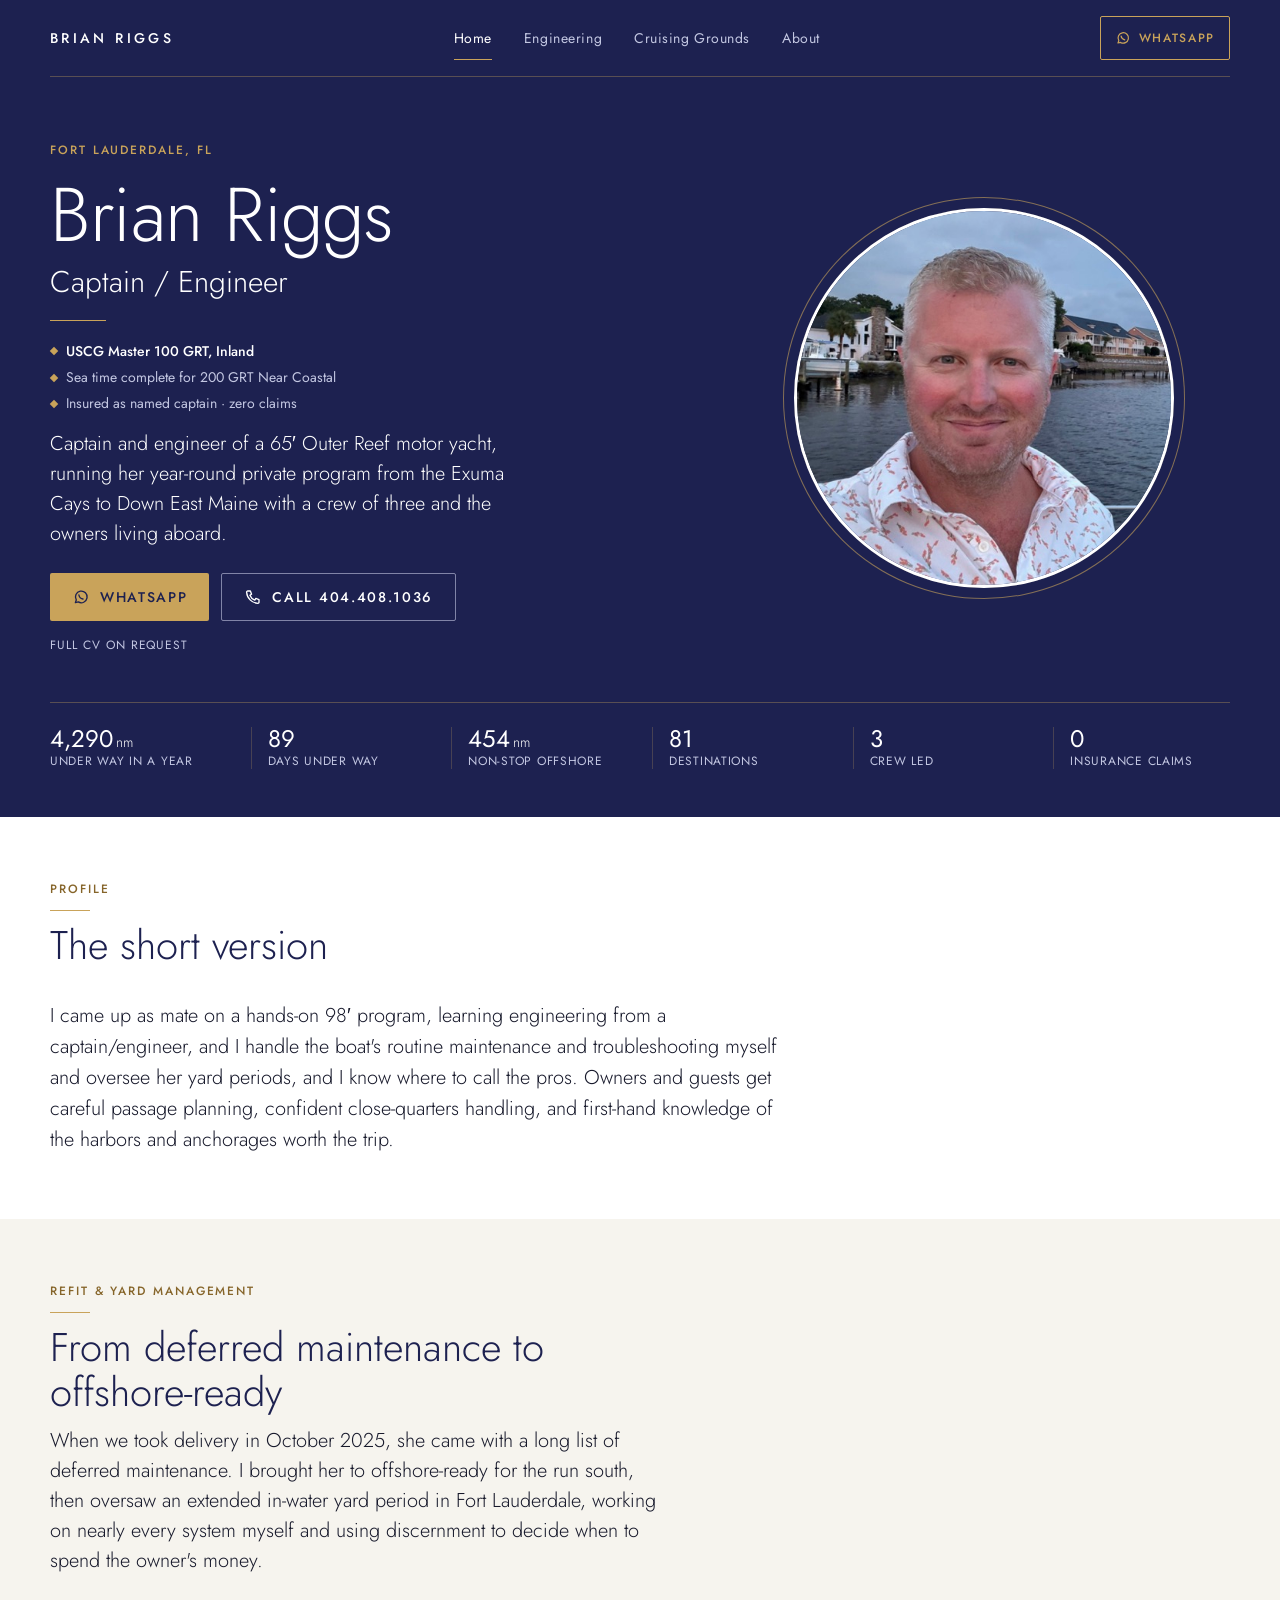
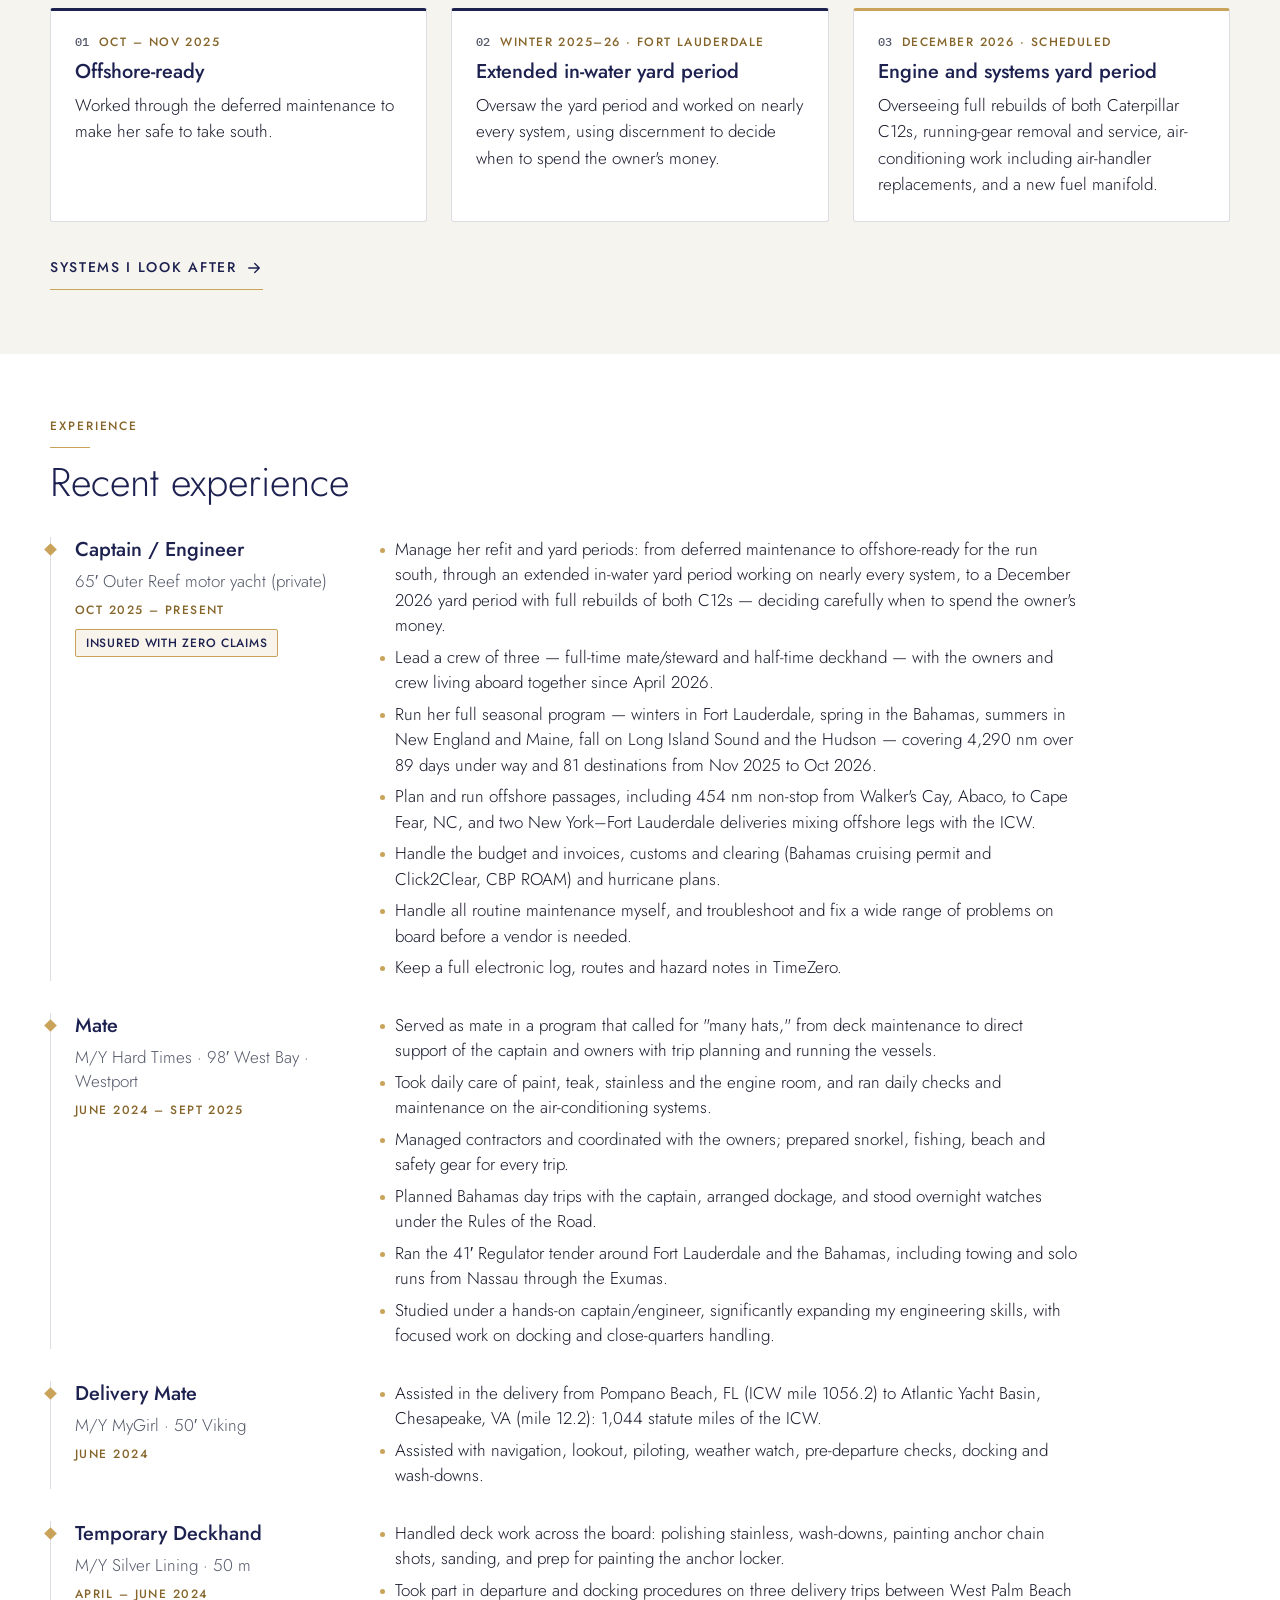
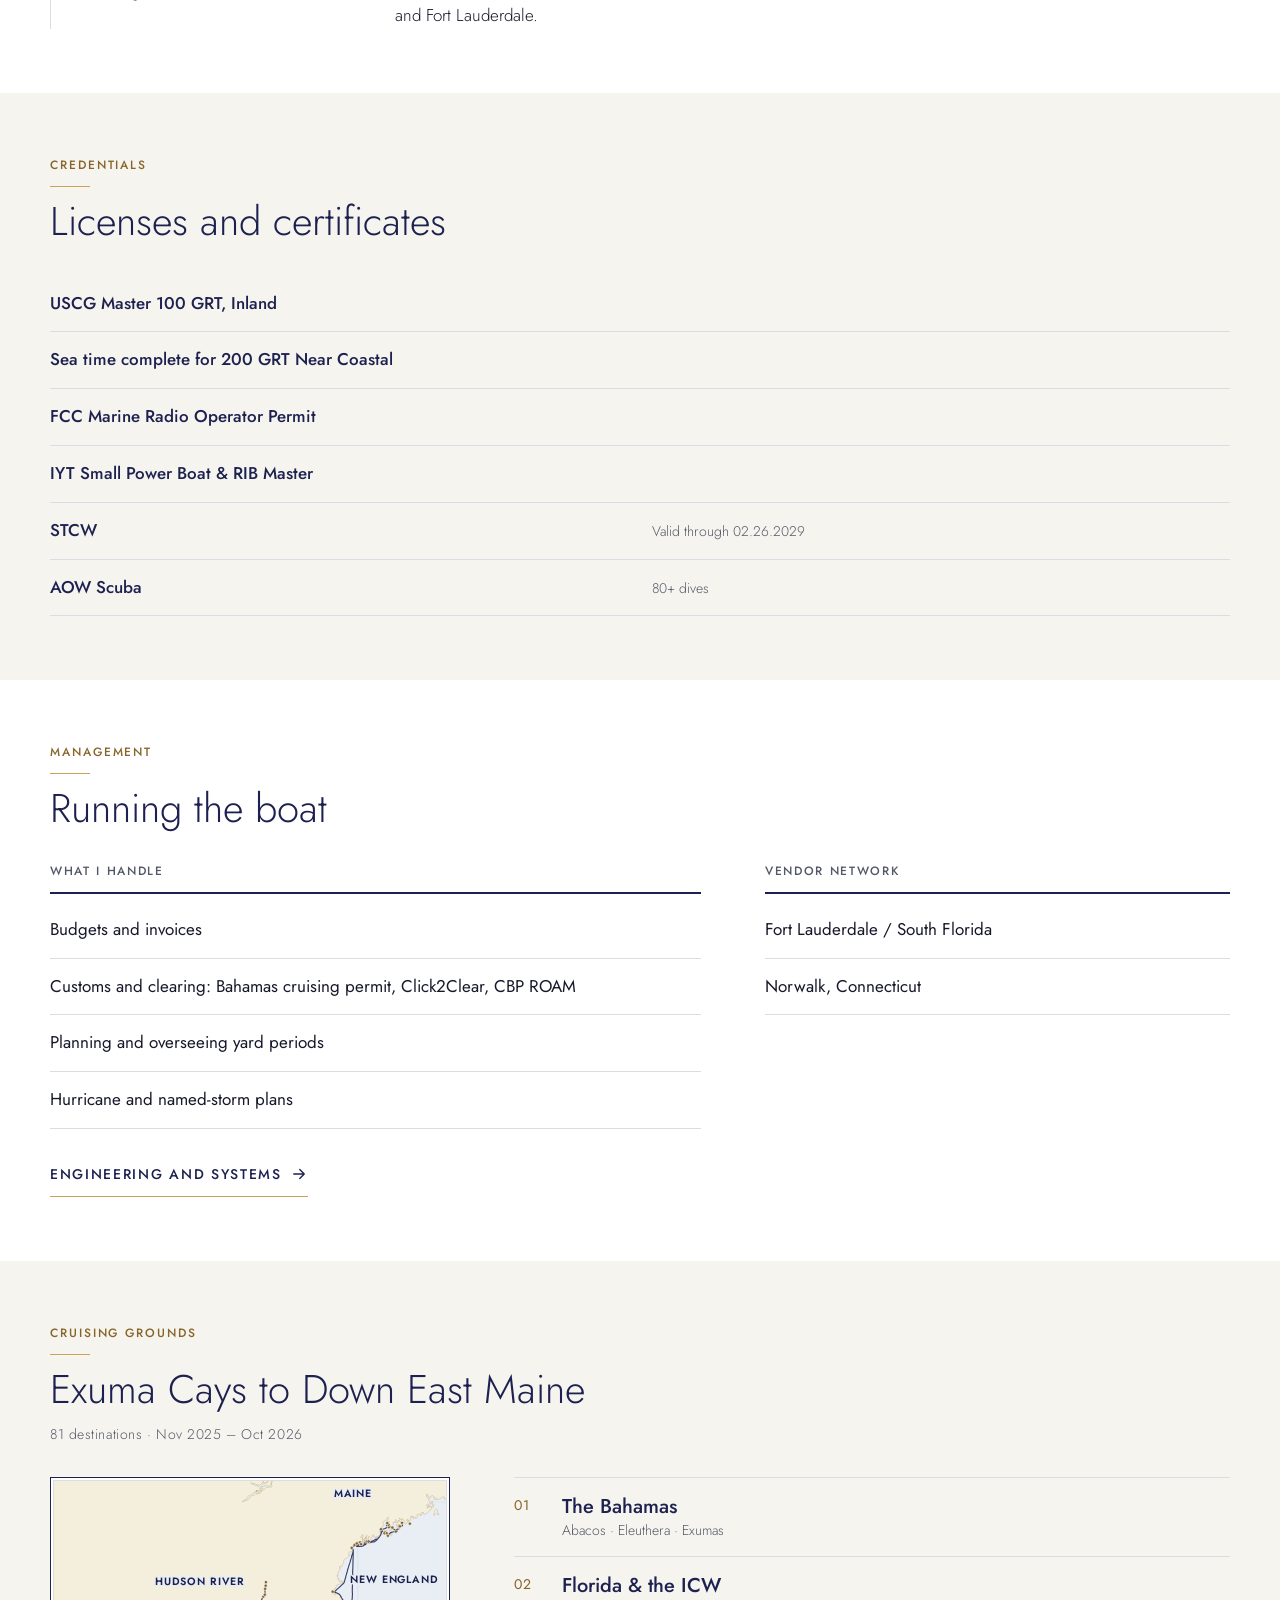
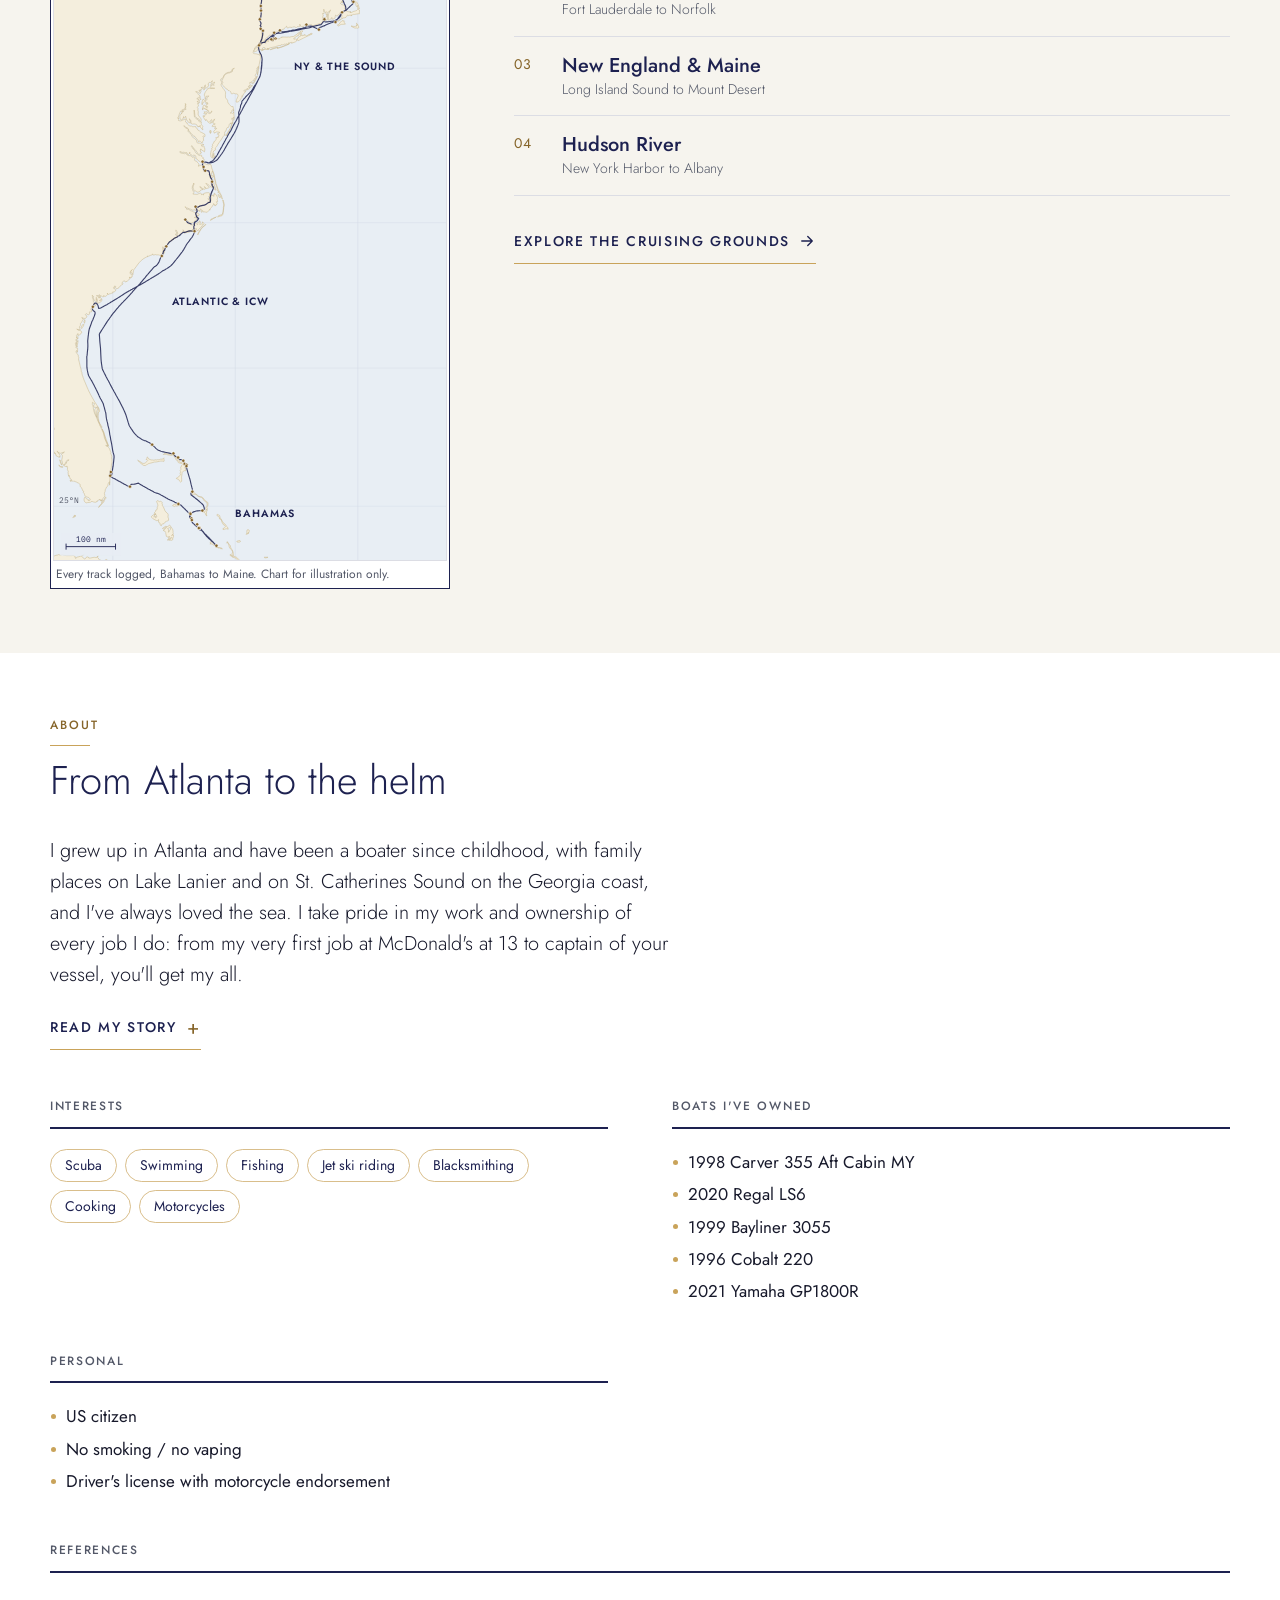
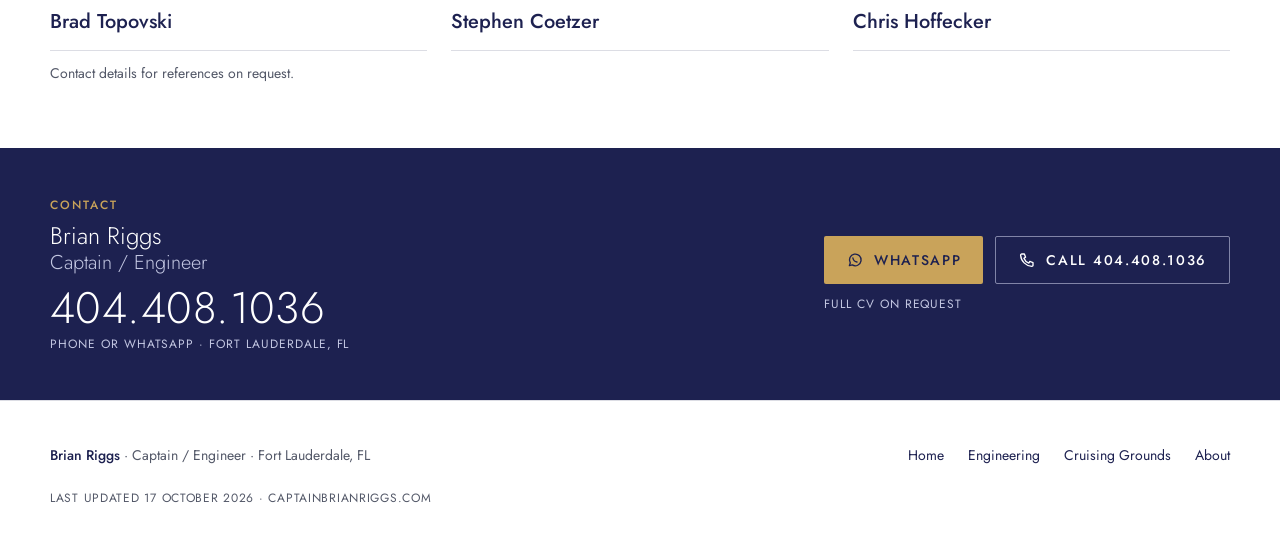
==== index.html @ 0a593fa7 "Feature refit & yard management" ====
<!doctype html>
<html class="dir-a" lang="en">
<head>
<meta charset="utf-8">
<meta name="viewport" content="width=device-width, initial-scale=1">
<title>Brian Riggs · Captain / Engineer</title>
<meta name="description" content="Brian Riggs, yacht Captain / Engineer based in Fort Lauderdale, FL. USCG Master 100 GRT, Inland; insured as named captain with zero claims; cruising from the Exuma Cays to Down East Maine.">
<meta name="robots" content="index, follow">
<meta name="author" content="Brian Riggs">
<meta name="color-scheme" content="light dark">
<meta name="theme-color" content="#1D2150">
<link rel="canonical" href="https://captainbrianriggs.com/">
<meta property="og:type" content="website">
<meta property="og:site_name" content="Brian Riggs">
<meta property="og:title" content="Brian Riggs · Captain / Engineer">
<meta property="og:description" content="Brian Riggs, yacht Captain / Engineer based in Fort Lauderdale, FL. USCG Master 100 GRT, Inland; insured as named captain with zero claims; cruising from the Exuma Cays to Down East Maine.">
<meta property="og:url" content="https://captainbrianriggs.com/">
<meta property="og:image" content="https://captainbrianriggs.com/assets/img/og.png">
<meta property="og:image:width" content="1200">
<meta property="og:image:height" content="630">
<meta property="og:image:alt" content="Brian Riggs, Captain / Engineer">
<meta property="og:locale" content="en_US">
<meta name="twitter:card" content="summary_large_image">
<meta name="twitter:title" content="Brian Riggs · Captain / Engineer">
<meta name="twitter:description" content="Brian Riggs, yacht Captain / Engineer based in Fort Lauderdale, FL. USCG Master 100 GRT, Inland; insured as named captain with zero claims; cruising from the Exuma Cays to Down East Maine.">
<meta name="twitter:image" content="https://captainbrianriggs.com/assets/img/og.png">
<link rel="icon" href="/favicon.ico" sizes="32x32">
<link rel="icon" href="/assets/img/favicon.svg" type="image/svg+xml">
<link rel="apple-touch-icon" href="/assets/img/apple-touch-icon.png">
<link rel="preconnect" href="https://fonts.googleapis.com">
<link rel="preconnect" href="https://fonts.gstatic.com" crossorigin>
<link rel="stylesheet" href="https://fonts.googleapis.com/css2?family=Jost:wght@300;400;500;600&amp;family=IBM+Plex+Mono:wght@400;500&amp;display=swap">
<link rel="stylesheet" href="/assets/site.css?v=1638fb01">
<script type="application/ld+json">
{
 "@context": "https://schema.org",
 "@type": "ProfilePage",
 "url": "https://captainbrianriggs.com/",
 "name": "Brian Riggs · Captain / Engineer",
 "dateModified": "2026-10-17",
 "mainEntity": {
  "@type": "Person",
  "name": "Brian Riggs",
  "jobTitle": "Captain / Engineer",
  "url": "https://captainbrianriggs.com/",
  "image": "https://captainbrianriggs.com/assets/img/headshot.jpg",
  "description": "Captain and engineer of a 65′ Outer Reef motor yacht, running her year-round private program from the Exuma Cays to Down East Maine with a crew of three and the owners living aboard. I came up as mate on a hands-on 98′ program, learning engineering from a captain/engineer, and I handle the boat's routine maintenance and troubleshooting myself and oversee her yard periods, and I know where to call the pros. Owners and guests get careful passage planning, confident close-quarters handling, and first-hand knowledge of the harbors and anchorages worth the trip.",
  "telephone": "+14044081036",
  "address": {
   "@type": "PostalAddress",
   "addressLocality": "Fort Lauderdale",
   "addressRegion": "FL",
   "addressCountry": "US"
  },
  "hasCredential": [
   {
    "@type": "EducationalOccupationalCredential",
    "name": "USCG Master 100 GRT, Inland",
    "credentialCategory": "license",
    "recognizedBy": {
     "@type": "GovernmentOrganization",
     "name": "United States Coast Guard"
    }
   },
   {
    "@type": "EducationalOccupationalCredential",
    "name": "STCW",
    "credentialCategory": "certificate",
    "validUntil": "2029-02-26"
   }
  ]
 }
}
</script>
</head>
<body>
<a class="skip" href="#main">Skip to content</a>

<div class="site">
<header class="masthead"><nav class="nav" aria-label="Main"><a class="brand" href="/">Brian Riggs</a><ul class="nav-links"><li><a href="/" aria-current="page">Home</a></li><li><a href="/engineering/">Engineering</a></li><li><a href="/cruising-grounds/">Cruising Grounds</a></li><li><a href="/#about">About</a></li></ul><a class="nav-cta" href="https://wa.me/14044081036"><svg viewBox="0 0 24 24" fill="none" stroke="currentColor" stroke-width="1.8" stroke-linejoin="round" aria-hidden="true" focusable="false"><path d="M4.5 19.5l1.2-3.6A7.8 7.8 0 1 1 8.4 18.6z"/><path d="M9.2 9.3c.3 2.3 2.4 4.6 5.4 5.4" stroke-linecap="round"/></svg><span>WhatsApp</span></a></nav></header>
<main id="main" tabindex="-1">
<section class="hero no-helm" aria-labelledby="hero-name">
  <div class="hero-grid">
    <div class="hero-text">
      <div class="hero-id"><div class="headshot"><img src="/assets/img/headshot.jpg" alt="Brian Riggs" width="520" height="520"></div><p class="eyebrow">Fort Lauderdale, FL</p></div>
      <h1 class="hero-name" id="hero-name">Brian Riggs</h1>
      <p class="hero-role">Captain / Engineer</p>
      <hr class="hero-rule" aria-hidden="true">
      <ul class="hero-cred"><li><b>USCG Master 100 GRT, Inland</b></li><li>Sea time complete for 200 GRT Near Coastal</li><li>Insured as named captain · zero claims</li></ul>
      <p class="hero-lede">Captain and engineer of a 65′ Outer Reef motor yacht, running her year-round private program from the Exuma Cays to Down East Maine with a crew of three and the owners living aboard.</p>
      <div class="actions"><a class="btn btn-primary" href="https://wa.me/14044081036"><svg viewBox="0 0 24 24" fill="none" stroke="currentColor" stroke-width="1.8" stroke-linejoin="round" aria-hidden="true" focusable="false"><path d="M4.5 19.5l1.2-3.6A7.8 7.8 0 1 1 8.4 18.6z"/><path d="M9.2 9.3c.3 2.3 2.4 4.6 5.4 5.4" stroke-linecap="round"/></svg>WhatsApp</a><a class="btn btn-ghost" href="tel:+14044081036"><svg viewBox="0 0 24 24" fill="none" stroke="currentColor" stroke-width="1.8" stroke-linejoin="round" aria-hidden="true" focusable="false"><path d="M5 4h3.5l1.6 4.2-2.2 1.4a11 11 0 0 0 6.5 6.5l1.4-2.2L20 15.5V19a1.5 1.5 0 0 1-1.6 1.5A16 16 0 0 1 3.5 5.6 1.5 1.5 0 0 1 5 4z"/></svg>Call 404.408.1036</a></div>
      <p class="fine">Full CV on request</p>
    </div>
    <div class="hero-portrait"><img src="/assets/img/headshot.jpg" alt="Brian Riggs" width="520" height="520" fetchpriority="high"></div>
  </div>
  <ul class="figures" aria-label="At a glance"><li><b>4,290<small>nm</small></b><span>under way in a year</span></li><li><b>89</b><span>days under way</span></li><li><b>454<small>nm</small></b><span>non-stop offshore</span></li><li><b>81</b><span>destinations</span></li><li><b>3</b><span>crew led</span></li><li><b>0</b><span>insurance claims</span></li></ul>
</section>
<section class="section" aria-labelledby="profile-h">
  <div class="section-head"><p class="kicker">Profile</p><h2 class="section-title" id="profile-h">The short version</h2></div>
  <p class="prose">I came up as mate on a hands-on 98′ program, learning engineering from a captain/engineer, and I handle the boat&#x27;s routine maintenance and troubleshooting myself and oversee her yard periods, and I know where to call the pros. Owners and guests get careful passage planning, confident close-quarters handling, and first-hand knowledge of the harbors and anchorages worth the trip.</p>
</section>
<section class="section alt" id="refit-home" aria-labelledby="refit-h">
  <div class="section-head"><p class="kicker">Refit &amp; yard management</p><h2 class="section-title" id="refit-h">From deferred maintenance to offshore-ready</h2><p class="section-lede">When we took delivery in October 2025, she came with a long list of deferred maintenance. I brought her to offshore-ready for the run south, then oversaw an extended in-water yard period in Fort Lauderdale, working on nearly every system myself and using discernment to decide when to spend the owner&#x27;s money.</p></div>
  <ol class="refit-steps"><li class="refit-step">
      <p class="refit-when"><span class="refit-n">01</span>Oct – Nov 2025</p>
      <h3 class="refit-title">Offshore-ready</h3>
      <p>Worked through the deferred maintenance to make her safe to take south.</p>
    </li><li class="refit-step">
      <p class="refit-when"><span class="refit-n">02</span>Winter 2025–26 · Fort Lauderdale</p>
      <h3 class="refit-title">Extended in-water yard period</h3>
      <p>Oversaw the yard period and worked on nearly every system, using discernment to decide when to spend the owner&#x27;s money.</p>
    </li><li class="refit-step upcoming">
      <p class="refit-when"><span class="refit-n">03</span>December 2026 · scheduled</p>
      <h3 class="refit-title">Engine and systems yard period</h3>
      <p>Overseeing full rebuilds of both Caterpillar C12s, running-gear removal and service, air-conditioning work including air-handler replacements, and a new fuel manifold.</p>
    </li></ol>
  <p class="grounds-more"><a class="text-link" href="/engineering/#refit">Systems I look after<svg viewBox="0 0 24 24" fill="none" stroke="currentColor" stroke-width="1.8" stroke-linecap="round" stroke-linejoin="round" aria-hidden="true" focusable="false"><path d="M5 12h14M13 6l6 6-6 6"/></svg></a></p>
</section>
<section class="section" aria-labelledby="exp-h">
  <div class="section-head"><p class="kicker">Experience</p><h2 class="section-title" id="exp-h">Recent experience</h2></div>
  <ol class="timeline"><li class="job">
      <h3 class="job-role">Captain / Engineer</h3>
      <p class="job-vessel">65′ Outer Reef motor yacht (private)</p>
      <p class="job-when">Oct 2025 – Present</p>
      <span class="badge">Insured with zero claims</span>
      <ul class="dots"><li>Manage her refit and yard periods: from deferred maintenance to offshore-ready for the run south, through an extended in-water yard period working on nearly every system, to a December 2026 yard period with full rebuilds of both C12s — deciding carefully when to spend the owner&#x27;s money.</li><li>Lead a crew of three — full-time mate/steward and half-time deckhand — with the owners and crew living aboard together since April 2026.</li><li>Run her full seasonal program — winters in Fort Lauderdale, spring in the Bahamas, summers in New England and Maine, fall on Long Island Sound and the Hudson — covering 4,290 nm over 89 days under way and 81 destinations from Nov 2025 to Oct 2026.</li><li>Plan and run offshore passages, including 454 nm non-stop from Walker&#x27;s Cay, Abaco, to Cape Fear, NC, and two New York–Fort Lauderdale deliveries mixing offshore legs with the ICW.</li><li>Handle the budget and invoices, customs and clearing (Bahamas cruising permit and Click2Clear, CBP ROAM) and hurricane plans.</li><li>Handle all routine maintenance myself, and troubleshoot and fix a wide range of problems on board before a vendor is needed.</li><li>Keep a full electronic log, routes and hazard notes in TimeZero.</li></ul>
    </li><li class="job">
      <h3 class="job-role">Mate</h3>
      <p class="job-vessel">M/Y Hard Times · 98′ West Bay · Westport</p>
      <p class="job-when">June 2024 – Sept 2025</p>
      
      <ul class="dots"><li>Served as mate in a program that called for &quot;many hats,&quot; from deck maintenance to direct support of the captain and owners with trip planning and running the vessels.</li><li>Took daily care of paint, teak, stainless and the engine room, and ran daily checks and maintenance on the air-conditioning systems.</li><li>Managed contractors and coordinated with the owners; prepared snorkel, fishing, beach and safety gear for every trip.</li><li>Planned Bahamas day trips with the captain, arranged dockage, and stood overnight watches under the Rules of the Road.</li><li>Ran the 41′ Regulator tender around Fort Lauderdale and the Bahamas, including towing and solo runs from Nassau through the Exumas.</li><li>Studied under a hands-on captain/engineer, significantly expanding my engineering skills, with focused work on docking and close-quarters handling.</li></ul>
    </li><li class="job">
      <h3 class="job-role">Delivery Mate</h3>
      <p class="job-vessel">M/Y MyGirl · 50′ Viking</p>
      <p class="job-when">June 2024</p>
      
      <ul class="dots"><li>Assisted in the delivery from Pompano Beach, FL (ICW mile 1056.2) to Atlantic Yacht Basin, Chesapeake, VA (mile 12.2): 1,044 statute miles of the ICW.</li><li>Assisted with navigation, lookout, piloting, weather watch, pre-departure checks, docking and wash-downs.</li></ul>
    </li><li class="job">
      <h3 class="job-role">Temporary Deckhand</h3>
      <p class="job-vessel">M/Y Silver Lining · 50 m</p>
      <p class="job-when">April – June 2024</p>
      
      <ul class="dots"><li>Handled deck work across the board: polishing stainless, wash-downs, painting anchor chain shots, sanding, and prep for painting the anchor locker.</li><li>Took part in departure and docking procedures on three delivery trips between West Palm Beach and Fort Lauderdale.</li></ul>
    </li></ol>
</section>
<section class="section alt" aria-labelledby="cred-h">
  <div class="section-head"><p class="kicker">Credentials</p><h2 class="section-title" id="cred-h">Licenses and certificates</h2></div>
  <ul class="rows kv"><li><span class="r-main"><b>USCG Master 100 GRT, Inland</b></span></li><li><span class="r-main"><b>Sea time complete for 200 GRT Near Coastal</b></span></li><li><span class="r-main"><b>FCC Marine Radio Operator Permit</b></span></li><li><span class="r-main"><b>IYT Small Power Boat &amp; RIB Master</b></span></li><li><span class="r-main"><b>STCW</b></span><span class="r-detail">Valid through 02.26.2029</span></li><li><span class="r-main"><b>AOW Scuba</b></span><span class="r-detail">80+ dives</span></li></ul>
</section>
<section class="section" aria-labelledby="run-h">
  <div class="section-head"><p class="kicker">Management</p><h2 class="section-title" id="run-h">Running the boat</h2></div>
  <div class="split">
    <div><h3 class="sub-title">What I handle</h3><ul class="rows"><li><span class="r-main">Budgets and invoices</span></li><li><span class="r-main">Customs and clearing: Bahamas cruising permit, Click2Clear, CBP ROAM</span></li><li><span class="r-main">Planning and overseeing yard periods</span></li><li><span class="r-main">Hurricane and named-storm plans</span></li></ul></div>
    <div><h3 class="sub-title">Vendor network</h3><ul class="rows"><li><span class="r-main">Fort Lauderdale / South Florida</span></li><li><span class="r-main">Norwalk, Connecticut</span></li></ul></div>
  </div>
  <p class="grounds-more"><a class="text-link" href="/engineering/">Engineering and systems<svg viewBox="0 0 24 24" fill="none" stroke="currentColor" stroke-width="1.8" stroke-linecap="round" stroke-linejoin="round" aria-hidden="true" focusable="false"><path d="M5 12h14M13 6l6 6-6 6"/></svg></a></p>
</section>
<section class="section alt" aria-labelledby="cg-h">
  <div class="section-head"><p class="kicker">Cruising grounds</p><h2 class="section-title" id="cg-h">Exuma Cays to Down East Maine</h2><p class="section-lede meta">81 destinations · Nov 2025 – Oct 2026</p></div>
  <div class="grounds-grid"><figure class="chart"><a class="chart-link" href="/cruising-grounds/" aria-label="Chart of every track logged, Bahamas to Maine: open the cruising grounds"><svg viewBox="0 0 520 901" class="map ov" role="img" aria-label="Chart of every track logged from the Bahamas to Maine, Nov 2025 to Oct 2026, with 81 destinations and the six cruising grounds labelled"><rect class="water" width="520" height="901"/><line class="grat" x1="0" x2="520" y1="829.4" y2="829.4"/><text class="gl" x="6" y="825.4">25°N</text><line class="grat" x1="0" x2="520" y1="646.1" y2="646.1"/><text class="gl" x="6" y="642.1">30°N</text><line class="grat" x1="0" x2="520" y1="453.3" y2="453.3"/><text class="gl" x="6" y="449.3">35°N</text><line class="grat" x1="0" x2="520" y1="248.3" y2="248.3"/><text class="gl" x="6" y="244.3">40°N</text><line class="grat" x1="0" x2="520" y1="27.7" y2="27.7"/><text class="gl" x="6" y="23.7">45°N</text><line class="grat" y1="0" y2="901" x1="78" x2="78"/><text class="gl" x="82" y="14">80°W</text><line class="grat" y1="0" y2="901" x1="240.5" x2="240.5"/><text class="gl" x="244.5" y="14">75°W</text><line class="grat" y1="0" y2="901" x1="403" x2="403"/><text class="gl" x="407" y="14">70°W</text><path class="land" d="M-9.8 911.1l0-925.1 306.7 0-.9 1.2-1.4 1-1.3 1.9-1.5 2.3-2.4 1.7-5.9.8-2.6 1.5-3.5 4-.9 1.5-.6 1.1-1.2.5-1 1.2-2.1.7-2-.1-1.4-.4-.8-1.1-.9-.6-3.5.2-.9-.4-.8-1.1.6 1.7 1.1.8 5.9 1.8 1.6.4 1.3.9.7.9.5 1 .6 1.2.7.8-1.8 1.2-3 0-1.4.4-1.6 2.1-1.1.5-2.4 1.4-1.2.6-1 .8-.9.7-1.3.4-.9.6-.7.9-.6 1-.5 1.6-4.1 2.1-2 2 2.6-.7 5.3-2.4 1.1-.8 1-1.3.2-1.4 1-.5 1.3-1.1 3.5-.8 1.8-1.5 3.9-.2 1.4-.6 1.3-1 2.4-3.2 1.3-.3 2.3-1.8 1.1-1.4 1-.4 3.6-.1 1.1-.2 1.3.3.8-1.3-.6-2.6 0-1.6 1.1-2 .7-.7.5-1.8-.2-1.7.3-1.5.6-1.3.6-.8 5-4.8 1.4-2.1 231.2-.1 0 98.1-.6.8-.5-3 .7-1.2-1.1.4-.3-1.5-.4-1.2.5-1.7-.2-1.6.4-2-1.2-3.6-.8-1 .4-1.7.3-1.3.9-1.3.6-1.4.9-5 .4-1.1 0-4.5-2.8 3.2.2-1.8 2.6-2.9 0-36.9-1.1-.4 1.1-1-.4-1.3-1.6.4-1.1.8.6 1.3.7.8 1 .4.8 1.6-1.3 1.3-1.5 1.8-1.4-.8-1.6-.6-1.6.9 1.9 0 .3 1.3-2.7.8-.4 1.3-1.2.2-.7.9-1.3.7-.3-1.3-.9-2.3-.9.5-4.6 2.8-1 .4-.8-.7-1 1.1-1.4.3.3-1.8-1.1.4-1.9 1.1-1.1-1.5.7-1.1 1.3-.3-.7-.7-1.6-.5-.7-1.2-1.4.4-1.3.2-.7 1.1-.2 2.2-2.4-2.2-.4-2.4-.9-.7-.9-1 0 1.4.5 1.1-1.2.3 1.1.6.6 1.2.7 1 .8 1.1.1 1.6.7 1.2 1.2 2-.1 1.7-1 1-.7-1-.7 1 .3 1.4-2.1-1.1.4 1.8.7 2.9.3-1.9 1.4.3-.1-1.3 1.1 1.6.3-2.5.8.6.7 1.3 1 1.7-1.3 2.1-1.4.3-.5 1-.7.7-2.1 2.7-1.2.7-1.5 0-1 1.1-.9-.8-.1-1.5-.7-1.2-1 1-1-.6.6 1.3-.3 1.5-.4 1.2-1-1.3-.9-1.1.1 1.4.5 1.1-1.2.3-.8-1-1.3-1-1.8 1.4.9 1.7-.2 1.5-.8.7-1.4 0-.1-1.5-1.3.7-1 2.1-1.1-.9.2-3-1.5 2.1.3-2-1.7.1-.4 1.4-1 1 .7 1-.3 1.3-1.2 2.7-.8-.7.2-1.3-.7 1.3-.9-3-.6 1.2-1.4.3 1.4 1.1.3 1.4-.3 1.4-1.2.3-.9 1.6-.8-1-.7-1-.4-1.3 0-2.3-1-1-.6.9-1.1-1.4-.3-1.2-.6 1-.1 1.7-1.1-1.3-.7-1.2-1-.4.9 1.3-.2 1.6-1 .7-1.3-.7-1 1.9-.7.8-.5-3-.8-1-.4 1.4-.1 1.3.5 1.1-.8 1.2-.3-1.7-1.4.7-1.6-.2.8 1.5-.2 2.1.3 1.3.9 1-.4 1.1-3.3-1.9-1.6.2-1.6-1.6-1.9.6-.7-1.6.7-1.2.9.6-.1-1.5.8-.8 1.2.5-.4-1.3-1.6.3-.6 1-.9-.7.3-1.2.9-.9 1.1-3.3-1.3-1.1-.8 1.2-.7 2.5-.6 1.2-.6-1-1.4 1.2-1.8.8-.6.8.3 1.4.9 1.6 0 1.4-1.3.8-1.2 2.4-1.1 2.8-.4 1.2-.7 1 0 1.8 1.1.4-.7 1.6-1.4.6-.3 1.3-1.3.1-.9 1.2.2 1.3-1.2.8-1 .4.9-2.9-2.2 1.8-.1-1.4-1.7.4.3-1.6-.9-.6.9-1.3-1.1.6-.6 1.5-.9.6-.7 1-1.1 4-.4 1.3-1-.8-.3-1.3-.5 1.3 0 1.6-.7-1.6.2-1.3.3-1.3-.1-1.7.9-1.8-1.3 1.4-.6 1.1-.1 1.4-.1 1.6.5 1.2 0 1.5-.5-1.2-.9.5-1.1-.8.2-1.9.6-.9-.7-1-.1-1.3.6-1.6.7-.9-1.3.6-3 5 .5 1.4-.4 2.5.7-1.4-.3 3.1-.9.7-.2-1.2-.3-1.2-.2-2.2-.3-1.1-.2-1.6-.2-1.9 0-1.5.4-1.4.7-.8-1.6.4-.9 1.2-.9 1.1.1 1.3 1.3-.8.6 1.9.3 3.2.1 1.6.3 1.6.3 1.3-.3 1.3-1.1 1.1-.6-1.4-.4-1.3.1-1.4.2-1.2-.6-.9-.5-1-.8.6 1 1-.3 1.5-.8.6-1.4 1.2-.8 1.2 1.6-4.3-1.5 1.4-.3 1.4-.9 1.1 1.6-3.5.3-1.3-1.9 1 .6-1.1-1.6 1-1.1.7-1.1.3-1.7 1.8-1.6 2.4-1 .6.3 1.6-.8.6 1.5.7.3 1.2-.1 1.9-1.4.8-1.5.7-1.1-.7-1 1-.5 1.8.4 1.9.9-.6-1.2 1.6-.4 1.2-1.3.8-1.1 1.1-1.7.5-1 .7-.8 1.1-.6 1.1.4 2.1-1 1.5-.4 1-.6 1.2-.9 2.3-1.3-.6-1.1-.5-.3 1.4-.4 1.3 1.4-.3-.2 1.5-2.1 3.6-.7 1.6-.4 1.7.3 1.8-1.9.4 1.4 1 .6 1 .9 2.9-1.2-1.2.4 1.8 1.9.9-.5 1.1 1.8.1.7 1 0-1.6.7-.7.9.5 1 .4-.4 1.3-.6.9-1.2.3-1.1.8-3.6 1.2-1.6.6-.6 1 1 .5-.5 1.2-.8.8-1.2.7.7.8-1.3-.5-.9 1 .3 2-1.5 0 .7.8-1.2-.3.3 1.2-1.1.8.7.9 1.1-.5.3 1.4 1.1.6.8.7.9-.6 0-1.8 1.4.9 2.4 1.1 1.3 1.1.8 1 .1 1.6 1.2 1.4.8 1.5.7.8.1 1.4.9 1.6-.9.7-.1-1.7-.6-.9-.6 2.4-1.5.4 1.9 2 1.6.1 2 .5.5 1.6.2 1.6-.2 1.2.8 2.3 2.1 1.4 1.3.5 4.1.4-1.7.2 1.7.7 1-.4 1.7-1 2.9-.8 1-.4 1.1-.5 1.2-1.3-.1-1.3.1-1.6-.7-1.1 1.1-.3-1-.6-1.3 1.1-.5-1.1-.2-2.9-.6-1.9-1.3-.9-1.6.4.6 1-1.8-1.1-.7-.7 1-.7 1.6 0 1.6.5 1.2.6.9.9 1.2 1.7 1.1 2 1.2 4.2.5 1-1.2-.4-.3 1.5 1.4.7 0 2.3-.2 2.9-1.3-.3-5.2.9-1.5 0-1 .5-1.1.6-.8 1.1.4-1.6-1.4.5-1.6 0-.9.5-1.2-.8-1.3 2.2-.7.8-1.7.6-2 .3-2.1 1.4.2-2.5 0-3.3-.2-1.4.9-1.1-.4-1.3-1.5 0-1.1 1.2.3 1.1-1.2.4-.8 1.4-1.5.5-.7 1.4-1.1-.9-.9-.8-.6 1.9-.1 2-1.1.9-1.8.8-1.8-.2.8-.8-.5-1.3-.4 1.1-.9.6-2.7 2.5-.5-1-.2-2.9-.1-1.9.1-1.9.4-1.3 1.9-3.5.8-1.7-.9.7-1.1 2-1.6.1-.5.9-.3 1.4-.5 1.2-1.3-.4 0-1.9.6-1.7-.8.9-.9-.5-1-1.1-.1-1.5-.7-1.1-.2 1.6.2 1.7.7.8-.3 1.8-1.3-.5-1 .7 1.2 1.1 0 1.8-.8 1.2.2 1.3.3 2.9-1.1 3.5-.9 1.2-1.6.1-2.2.4-5 1.5-2.5.7-1.4.6.4-1.3-1.2-.6-2.1.1-2.3 1.1-1.6-1.4-.5 1.3-1.2.4-1.1-.4-1 1-2.8.7-1.1-.5-.9-.6.1-1.3-.9-1.1.3 1.1-.1 1.7-.8.9-1.4-.5-1.3.3-1.1 1.1-1-.3-1.4-.7-2.6.2-.8.8-1.1-.4-2-.1-1 .4-1.4.6-1.3-.5-.3-1.9-.9.7-1.1 1.2-.9 1.2-.7 1-1.2-.3-1.1.7-.7.9-.8 1.2-1.1-.7-1.4.3-.8.9-.9.7-.9-.6-.9.8-1 .4-2.5 1.3-1.6.9-1 .5-.6 1-1.4 0-1.2-.1-1 .6-.7 1.1-.6 1.1-1.3.2-1.6 1.9-.7 1.4-1.1.6.4 1.5-.8.7-2 .3-1.3-.6.6-1.7-.2-1.2.7-1.9.3-1.8.5-1.8.1-4.4-.1-1.6-.4-1.5-.7-1.1-1-1-.6-.9.3-1.5-1.1.3.1 1.4.2 1.4.6 1.3 1.2 1.1-.1 2.7.4 3.7 0 1.9-.3 1.7-1.2 3.1-1.3 2.6-.7 1.4-.5 1.7-.5 1.1-1.4 1.4-.7.8.2-2.4-.9.6-.6 1.2-1 .5-.9.8-.2 1.8-.6 1.1-.8.6-.2 1.7-.2 1.3.5.9 1.1.4 2.5.2 3.6 1.1 1.3.8-.1-1.6-.7-1.8.9.5.5 1.8.1 1.4 0 2.9-.2 2-.5 2.2-.6 2.6-.4 2.4-.2 1.4-.2 1.3-.3 2.1-.4 1.9-.3 2.1-.9 5.4.5-6.2.2-2.1.5-1.7.2-1.8-.9.5-.1 1.3-1.3.6.7 1.2-1 1.5-.2 1.8.4 1.5-.6 1.1-.7 1-.7 1.5.8 1.6-.1 1.2-1.1 1.3-1.5 1.3-.3 1.4-1.2.2-1.2 1.3.9 1.4.2 1.4-.7-.7-1.4-1.1-1.5-.3 0 1.6.5 1.1-.2 2-1.2-.4-.7.7-.4 1.2 1 .7.7 1.5-2.9 1.7.7-2-2 .8-.2 1.3-2.1.1-1.4 1 1.3.5 2.2-.5-1 .9-1.2 1.9-1.2.9-1.5 3.2-1.3.3 1 .4-.9 1.6-.8 1.1-.7.9-.6 1.4-1.1 1.1-1.2.8-1.9.7-1.2-.4.2-1.4.4-1.6 1.9-4.2.2-1.6-.7-1.4-1.1-.5-1.5 0-1.1-.4-1.3-.5-1.4.5-1.3.6-.7-.9-.3-1.4-1.1-1-1.1-1.1-1.4-.2-.9-.9-.6-1.1-1.3-.1-3.4-3.9-1-.8-.7-.8-.4-1.3 1.1-2.1-1.3-1.8.4-1.6.9-.6.2-1.5.8-.9.5-1.6.7-1.2 1.2-1.2 1.1-.8 1.9-.8 1.4-.4 1.3-.1 1.2-.6 1-.4 1.4-.8-.1-1.9 1.2-.8 1.4-1.8-1.3.7-1.3.5-.6 1.7-.3 1.3-1.9.8-1.4.7-1.5-.1-2 1-1.1.3-1.2 1.5-1.1.8-.8 2.3-1.9 2.6-1.4.5-.5 1.3 1 1.7.5 1.2-.2 1.5-.7 1.7.5 1.8 1.4 1.5 1.1 2.1 1.1 1.1.9 1.5.7.9.5 1.9-.3 2.2 0 1.8.1 2.2 1 1.5.8.9 1 1.5.1 1.5.5 1.4 1.6 2.3 1.6 1.8 1 .9 1.1.5 1.2-.6 1 5 0 1.9-.4-2.3-1.4.1-.5 1 .6.9-2.3 1.3-.3 1.3 1.4-.5 1.3.6 1.2-.5.4-1.2.3 1.2-.1 1.4.2 2.2.3 1.9-.3 2.8-.4 1.4.2-2.9-.1-1.5-1 1.1-.4 1.5-1.4-.8.5.9-.2 1.2 1.5.5-.4 1.5-.9 1.3-.7 1.8-1.4.3.3-1.2-1.1.7-.7.8-.5 2.5-.8 1.9-1.4.1-.8 1-.7 2.5-.6 1.3-1 .5-.4 1.2 0 1.4-.5 1.3 1.1.4-1.1.7-1.4 1.5-.7 1-.5.8-1 1.8-1.3 1.8-.9 1.1-.8 1.3-1.8 2.5-.8 1.8-.9 1.2-.7 1-1 .9-.3 1.4.8.9-1.1.6-1.5.9-.8 1.8-.3 1.4-.4 1.9-.1 1.3-.2 1.6-.2 1.5-1.3-1-.8-1.4.3-1.6-.7-1 .5-1.8.3-2.1.6-1.5.6-1-.4-1.6 1.3-1-.8-1.5 1.1-1.5-.5-1 .7-.8.9-1.2.2-1.5 1.2-.5.6-.9 1-1.3.4-1.6-.6-1.2 1.4 0 1.9-.3-.4-1.3 1.2-.3.1-1.5-.7-1.1-1.7 0 .8-1 1.8-.6 1-.7-1.3-.5-3-.2-1.5.6-.9.9-1.3-.4.6-.9-.9-.7.9-1.3 1.3-.9 2-2.1-2 .1-1.2-.3 1.1-.7 1.1-1-.8-.7-2.7 0-.8.9-.7-.9.4-1.5 1-.8 1.4-.3 1.2-.6-2-.4-.8-1.1.5-1.8 1-1.8.5-1.6-1 1-1.6 2-1 2.7-.5-1-.7-.9.9-1.3-.1-1.6-1.8 1.6-.5 1.1.7 1.1-.4 1.7-1.7-1.8-1.2-.5-.5-1.1-2-2.4-.4 1.8-1.1-1.3-.9-1.5-.7-1.2-.5-1.2-.5-1.3 1.4.1.4 1.1.5-1.6.8-1 1.4-.6.2-1.5-1.3.2-.9.7-1.4-.2.9-1.5-.6-1.1 1.4.3 1.9-.5.5 1 1.5.7 2 .9 1.9-.7.8-1 .5-1.8-1.2 1.1-1.1 1.3-1.1-.6-1.6-.7.5-1.4-1.4.5.5-1.2-1.6-.2.2-1.6-.7 1.1-1.3-.4-.1-1.5-1.4.9-.9-1.5-.9 1.4 0 1.7-.6-1.6.5-1.3.6-2.4 1.1-1.5 1.2.7.9.7.4 1.2.9.9 1-.5.8-.7-2 0-.5-1.2.1-1.3 1.1-.6 1.6-.8-1.3-.5-.1-1.5-.7 1.2-.8.8 0-1.4-.3-1.3-1.2-.3-.7.8-1.5.3-.7.7.1 1.8-1 .8-.2-2.2.4-2.1.4-1.2.6-1.2.5-1.1.5 1 1.6 1.2 1.5 0 .9-.7.7-1.4-.7-1.2 1.6-1.4 1.4-1.5-1.8.4-1.4-.3-.3 1.3-.9 1.7.3 1.6-1.1-.4.1-1.4-.1-1.7-.2-1.2-.9-1 .5-1.6.7-1.8.6-1.2 1.1-1.2.6-1.5 1.1-.6.4-1.1 1.9-.2 1.9.3 2.3-.1 1.4.1 1.5-.3-2.1-.2-3.3-.2-.9-.6.7-.9 1.3-1.5 1.3-1 2.2.5-.6-1.3.5-1.1.9-1.8-1.6.7-.5 1-2 1.7-1.2 1.3.1-1.5 1.1-2 .6-1.3.5-1.7-1 .6-.6 1-.9.8-1.8-.3-1.8 2.6 1.5.8-1.5 2.7-2 1.2-1 .7-.5-1.3.2-1.8 0-1.5-.8.7-.7 3.4.7 1.2-1.2 1.6-.2-2-.7-1.9-3 .5 1.4.6.6 1.1-1 .9-1.7.2 1.1 2.2-1.6-1-1.4-.6.5 1.2.6 1.1 1 .8-.4 1.3-1-.3-1-.6-1.3-.8-1-.8-1.8.2 1.1.5.7.7.9.9.4 1.1.8.8 1.9 1.3.3 1.2.1 1.3-.9-.7-1.4.5 2.2 1.4 1.2.9-1.4.7-.6.8-1.9-1.4-.8-1.7-1.1 1 1.3.7 1.6 1.5.4 1.3.4 1.8-1.4-.6-.7-1-1.1-.4.7 1 .7 1 .6 1.3-1.4-.4.3 1.2.7.7.2 1.6-1 1-.6 1.2 1 1.2-.3 2.1.6 1.9-.1 2.4 0 1.8.6 1.3 2 2.5.7 1 .6.9 0 1.6-.8 1.3-1.7-.6-.1-1.6-.8-1.1-1.4-.3-2-1.5-1.1-1.3-.3-1.2-.8-6.2-.4-1.1.1 4.1.2 1.9 0 2 .5 1.5 1.2 1.1 1.2 1.1 2.1 1 .4 1 1 1.5.8.9 1.5-.6 1.1.3-.8 1.3.3 1.7.9 1.3.9 1.3.4 1-.7.8.3 1.3.3 1.8-.9-.5-1.4-1.9-1.3-1.2 0-2.4-.6 1-.6 1.1-1-1.1-.5 1.4-.7-1.1-.8-1.6-1.8-1.1-2-.4-2.4.2-1.7-1-.1-1.5-.2-1.9-.4-1.2-.7-.7-1-.7.8 1.8.6 2.2-.1 1.8-.9-.6-1.8-.8-.8-1.6-1.2-1.6-.9-3-.6-1.7-.5 1.5-.9 1.1-1-.6-.1-1.4-.8.6.6.9-.6 1.4-1.2.7-1.1.7-1.7-1.2-.2-1.3-.1-2 .2-1.6.6-1.1 1-.7 1.3-1-1.1.5.3-1 .7-.8 1.5-.3.6-1.7.4-1 1.1-.6 1.6 0-.5-1.5 0-1.4.3-1-.3-1.2.3-1.1-.2-1.2-.8-.6.5 1.1-.2 1.4-.1 1.5-.1 1.8-.8 1.6-1.3.1-.7 1.3-1.2-.5.5 1.1.6 1.1-1.7.7-.2-1.5-1.4.6-.4 1.3-.8 1.1-.3 1.2-.7 2.2-.7 2.1.4 1.9-1.2-1.1.9 1.7.8.9-.8.8 1 .4 1.4.4 2-.5 1.8-1 1.5-.1.9-1 1.2.3.3 1.8-.9.8 1.3 1.9 1.1.4.3 1.4 1.4 1.4 1.1.9 1.6.5 1.8 0 .8.7 1.2.3 1-.7 1 .5 1.2-.2.3 1.6.8.6 1.5 1 .1 1.3.8.8 1.2.3 2 1.9 1.2.4 2.7 1.5 1.4.8.3 1.8-.4 1.6-1.7-1.2-.6.9.7 1.4-.2 2 .6 1.4-.9.7-.6.8.3 1.3-.8.6-1.9-.6-.8-1-.8-1-1.1 1.5-.9-.5-.2-1.3-1.6-2.1-1.4-1.8-1.1-.7-.4-1.3-1.3.3-1.6-2.4-2.7-2-.6-1.6-1.4-1-.7-2.6-.6-1-.9-.7-1.4-.3-.9-1.1-1-.9-1.4-.3 1.1 1.2.8.7.6 1 2.3.6 1.1 1.2 0 2.6.7.9.9.8.9 1.1 1.1 1 .9.9.7 1.7.8 1.3.9.9 1.3.6 1.4.9.9 1.3.7.9.3 1.9.6 1 1.1.5 1.9-.1 1.8 1 1.2.3 1.4.2 1.4.5-1.2.7-1.5.1-.9.7 1.3.4 1 .9 1.1-.8.9.7-.5 1.3 1.1.9-.1 2.1-.1 1.4-.3 1.2-2-1.5-1.5-.5-1-1.9-1 .5.7.7-1.1.4.8 1.4-.6 1.1 1.3.3.6.8-2.6 1.7-1.3.5-1.4-1.8-.7-1.2-2.7-3.6-1.3-.7-.6-.9-.9-1.8-1.6-1.8-.6.9.8.9 1.6 2.7 1.1.7 1.2 1.9 1.5 2.8 2.3 1.6 1.1 1 1.1.7 1.2-.3.9-.5 1 .6-.3 1.4 1 .8 1.7.9-.9 1.2 1.4.4.5 1.4-.5 1.7-1 .8-1.5.2-1.2 1-1.4-1.5-2.7-1.7-.7-1.3-2.1-1.2 0-2.2-.9-1.9-2.4-.2-1 .8-.7-.7-.9-.6-1.3-.6-.9-1.3 0-1.6-.5 1.7-1.2 1.4-1.1-.4-1.2-2.3-2.1.6-.8-.8-1.4-.2-1.3.2-2.1-.5-1.1-.9-.8.9.7.8 2.6.9 2.8 0 .7.9 1.4-1.1 1.3 1 .3 1.1 2 1.1 3.7.3 1.2 1.7 1.4.7 1-1.6.8 1.6.4 1.7-.6 1.6 1 1.1 2.2.5.5 1.1 1.4 1.4.7.9.5 1.5-.6.8-.9.7 1.5-.2 1.4-.9 1.7-.1 1.6.6.8 1.3-.4-1.3.6-1.1-.9-.7.6-1.2 1.4-.1 3.2 1.4 1.5.4 1.5.2 1.4-.9 1.5.9.9 4.3 3.2 8.8.2 1.6 1.4 6.8.5 1.6.2 1.8 1.1 2.6 1.4 4.2 4.9 9.4.4 1.6.9 2.4-1.2-.6-.8-1.4-.2-2.1-.5-1.1-2.2-3-1.4-.4 1.4-.5-.5-1.1-1.2-.4-.3-1.3-.1-2-.4-1.2-.4-1.3-.4-1.3-.8-1.8-.6-.8-.2-3.8-.6-1.5-.5-1.7-.2-1.4-.5-1.4 0-1.7-.5-1.3-.8-2.6-.4-1.3-1.5 4.3.3 2.2 1.2-.7.8.8.1 1.5-1.5.8-.9-.9-.9-1.1-1.3-1.9.4 1.2-.1 1.8.3 1.4 1.2 1.5.6 1.7.8 1 .3-1.3.6-.9-.1 3 1.4 2.3.4 1.1 1.7 4.7.4 1.4.5 1.6-1.6-.6-.8-1.3.1-1.3-.7-1.5-.9-.8-.7-1.5-.1-1.3-1-.8.1 2.4.4 1.4.3 1.1 1 .6-2.4-.5-1.3-.4-1.4-1.7-1-.6-1.2-1.3-2.3-.8.9 1.2 1.1 1 .6 1 1.1.9.7 1.2-.6.8-1.5.3-.8.6-1.8-.9-.4-.9-1.4-1 .7 1.4 1 1.6-.9.8-3.4-1.5-.9-.6-.6-.9-1.7-.8.4 1.3 1.2.7 1.2 1.2 1.6.6-3.3.8-.7 1.4-1.1.7-1 .5-2 .3-1.9-1.7-.8.6-1.4-.7-.5-2.2-.8-1.8.4-2.8.5-1 .6-1.5-.9-1.1.2 1.2-.8 1.4-.8 1.5-.2 3.4.5 1.4.5 1.5.6 1.1.6.9-1.3 2.2 4.4.3 1.2.2 1.1-.6 1.6-.7 1.8-.4 1.1.7.1 1.3 1-.5 2 .8-.6-1.3.8-.6 2.8-.9 3.2-.2 1.6.6.6 1.3-1.3 1.3 1.1-.4-.3 1.7-1.3.7.7.9.4 1.1-1.1 1.3-1.2-.3 1.1.9 1.1.4.4 1 0 1.4-1.4.5-1-.4.6 1.4 1.7-.3 1.7-2.3.1-1.4 0-4.9 1.4-1.1 1.5 1 1.1.5-.5-1-.6-.9 1.9 0-.7-.8.3-1.5 1.2.8.9 1.2 1.6 2.5.5 1.4-.1 1.5-.4 1.2.5 1.1.2 1.4-1.7.3 1.1 2.2-.5 1.3-.9.4-.4 1.2-1.5 0 .6-.9-1.4-.1-.7-1.7-.3 1.3-1.9 3-.8.9-1 1.1-.4 1.2-.4 1.2-.7-.9-.7 1.5-1.3 1.3-.8.8-2.5.1-.9-.9-.7 1-1.4-.8-.7-1.5-1 .5.4 1.1-.7.9-.7-.8.2-1.3-.2-1.8-.8-1-.7 2.4-1.4.2.7.9-1.2-.6-.8-1.1-.7-1-.6-1.6.6-1.1 1.6.2 1.1-1.4-1.7.2-1.4-.5-1.6.3-1.3.8 1 .8-.2 1.5.7.7.4 1.2-1.3.7-.6-1.6-.9.6-2.7.2-1.4-1-2.4-.6-2.4-1.1-1.6-.4-1.8-1.5.6 1.2.7.7.9.7.2 1.2 1.1-.5 1.4.3 1.3.8.9.8 2.5.8 2.1 1.2 2.7.7 2.9.9 1 .9.6.9-.4 1-1.1.5-1.5-.3 1 .8-1.3.2-1.2.8-1.3.3-.8.6 1.7.2 1.1.6.5-1.1.5 1.1-.8 1.8-1.1.4-.9 1.5-1.4.8-1.3 1.4-1.3.5-1.4.1-2.1-.8-.9-.8-1.4-1.7-1.7-.7-1.5-2.2-1.2-.5 1.5 2.2.7.8 1.1 2.4 1.2 1.6 1.4.6 1.4.3 1.6.5 1.1.8 1.9-.3 1.1-1.1 1.2-1 1.3.5.8.8 1.3.8-.9-1.9 1-.8 1.1.4.6-1 .5-1.8 1.1.4-.2 1.3.7 1.2-1 .7-.7.7 1 .5 1.5-.5 1.3-.8.8-.8-.7-1.4 1.4 1 1.3 1.2-.8 1.1-1.3.1-.4 1.1-.3 1.4-1.3.6-.8 1-1.9 2-.8.8-.4 1.3-1.7-.1-.7-1.2-.6-1.8-.5 3.2-1.2.4-.3-1.8-.6-1.3-1.5.6-1.3 1.3 1.2-.3.9.9-6.1-.1-1 .7-4.7 1.4-1.2-1.8-.8-1.2.2 1.2-.1 1.5-1.5.1-.8 1.6-1.8 2.2-1.3.6-.8.6-1.2-.5-1.5-.5 2-1.6-1.2-2.8-.5-1.5-1.3-.5.2 2 1.1.7.4 1.1-.4 1.4-1.3-.1-.2 1.3 1.3.8.7.8-.3 1.1-2.2.7-2.6 1.4-4.3 3.6-2 2.4-1.8 2.7-1 1-1 1.8-.7 1.5-.8 5-.6 2.1-1 1 .3-1 .4-1.7-.3-3.1-.3-2.6-.6-1.8.1 3.9.1 1.5 0 2-.7 2-1.1 1.8-1.4.5-3-.9-2.3 0-1.3-.4-2.7.6-.9-.5-.4-1.1-.3 1.2-2.8 1-2.8 1.1-1.4-.3.8.7-1.3.4-1.3.6-3.5 2.1-3.4 2.9-2.2 2.4-3.1 4.2-3.4 4.6-.7 1.6-.8 5.2-.6-1-.4-1.3-1.8-.2.1-1.3.8-1.8 1.2-1.4-2.4 2.5-.6 1.6.1 1.5 1.4 1.1 1.2.3.3 1.9-.7 1.4-1-.5.1 1.3-1.4-.5-1.4-.2 1 .7.5 1.1-1.9 1.2-.9 1.2-1.1 1.3-1.5.2-1 .6-.6-1.2-1-.5-1 .7-1 .7-.8 1.7.6 1.6.7-.8-1.7 1.7-.7.7-1.1.5-.7.8-1.1 1.6-1.7 1-1.6.5-1.1-1.1-.5-1.1.7-1-2-.4.2 1.5-.4 1.2-.9-.6.4 1 1.7.7.9.9-.2 1.7-1.9 1.3-2 0 .4 1.3-2.1.6-1.4.5-1.6.4-.9.6-.7-.8-1-1.1.8 1.6-.5 1-2.7 1.9-1.5-.3-.6-1-.3 1.8-1.3-.1-.8-.7-1.5-.3-1.1-1-.7-.8.2 1.3-2.9 0-1.4.2 3.3 1.1 1.2-.2 1.3.5-1.4.6-1.7.5 3 .2 1.2 1.1-1.5 1.3-.9.6-.4 1 1.4-.4 1.1-1 .9-.7-.4 2-.6 1-2.7 1.7-2.3.7-.6-1.2.5-3.5-1.2.6.5-3-1.1-.7.1 1.5 0 2.6.5 1.3-.9.5-2.1-1.9-.8-2.2-.5-1.4.5-1.5-1.1-.5-.7-1.3.2 1.7 0 1.6.5 1.3.6 1.4 0 1.9.7 1.1 1 1.8 1.4.2.7 1.1-.8 1.3-1 1.5-2.7 1.7.2-1.4 1.2-2.4-.1-1.4-.4 1.3-1 1.7-.4 1.2-1.7 2.4-.2 1.5 1.4.4-.2 1.5-1.5 1.2-.7-.9-1.1.7.3 1.7-.4 1.3-1.2.5-1.9-.7-1-.9-1.4 1.5 1.3.8.9.8 0 1.4-1 1.3-.8.7-1.8 0-1.9-.7-1.1-.7.3 1.1 1.9 1.1-1.4 2-.6 1.2-1.4 2.4-.9.7.3 1.1-.2 1.4-1.3 1.8.6 1.9.7 1.5-3.3-.1-1.4-.8 1.4 1.5 1.5.4 1.8.3 1.4 1 .5 1.1-.6 1.5-1.9 1.5-.7 1-1.4.4-.2-2.4-1.3.6.2 1.5-1.3.7.8 1.2.7.7.6-.8 0 3-1.3-1.6-.8-.7 1 1.8.1 1.4-2.1.6 1.8.6-.9 1.9-.5 1.3.5 1-1.3.2.6.8.1 1.3.6 1-.3 1.8.9 1.1 1.3.2-.1 1.9-.2 3.2-.7-1.3-.5-1.1-.6 1.2.2 1.9 1.4 1.1.6 1.1.7.8 0 1.7.7 1-.2 1.7 0 1.5 1 4.2 1.2 5.1 1.3 4.8-.3 1.2 1 1.5.3 2.4.5 1.9.5 1.1.4 1.5.7 1.6.4 1.5 1.3 3 2.2 5.3 2.1 4.8 1.4 3.1 1.1 1.8.2 1.3 1 .8.5 1.4 4.3 7.5 2.1 3.3 1.7 2.5 2 3.4.8 2.4 0 1.5-.8.8-.8.9-.2 3.8 0 1.5.2 2 .7 3.8.4 1 .8 2.2 2.6 4 0 1.6-.7-1.5-1.3-1.7-.2-1.4-2-3.4-.9-3-.4-1.5.1-6.4 1-4.7 0-1.5-.3-1.4-.4-.9-1.3-.3-.8.8-2.4-.3-1-.9 0-2 .7-.8.2-1.4-1.4-.5-1.2-1-.1 3.1.5.9.7 2.4.2 2.3.8 3.5.9 2.9 1 2 5.4 12.5 5.3 11.6 1.1 5.5 4.8 11.7-2-.9-.9-.5.3 1 1.6.2 1.5 1.4 1 .9.4 1.1.8 1.6.6 2 .7 1.3-.6 1 .7 1.1 1.1 3.8-.5 1.5.6 2 .1 4.7-.7 1.1-.3 4.9-.4 1.6 0 1.9-.1 1.3-.8 5.4-.4 1.1 0 1.5-.5 10.6-.2-1.5.2-1.7-.1-1.4-1.5 1.6-.6 2.2 0 1.6-.8.8-1 .7-.9 2.4-.9.9-.1 2.5-.7 1.4-.4 1.3.5 1.1-.4 1.4 1 .8-1.3 1.5-1.4 1.7-.9 1.5.2 1.6-1.2-.7-1.5.2 1.3.4.5 1.3-.9-1.2-1.1.2-.7-.7.4-.9-1.7 0-.8.8-.5 1.3-1.4-.1-.3 1.2-1.7.5-1.4-.2-1.3-.3-1.5-.6-1.4.2-.8.9-1.9.1-2.4.3-1.5.4-2.1-1.6-.4-1.1-.4-1.1.4-2.6.5-1.1 1.2.3 1.1 1.7 3 1.4-.7.8 1.3.2 1.3-.6.1-1.4-1.9-2-1.7-.5-2-.7-1.5-1.2-.4-1.5-.6-1.7-1-1.2.4-1.3-.9-.5-.9-2.2-.6-1.2-.5-1.2-1-.7-1-1.4.6-1.4-.8-1.2-.8-.7-1.2-.7-1.3-.4-.8-.9-1.5-.4-1.2-.6-1.1.4-.9-1-1 .5-1.3-.5-.5 1-.9-.5-.4-1.3 1.3.4 1.2-.8-1.1-.4-1-.8-.7-1.5-1.1-3.5-.2 1.5-.8-2.6-.3-2.9.3-1.2-1.1-2.1.2-2.7-.3-1.2-.7-1.2-.4 1.3-1.1-.4-1.8-.9-1-.6 1.1-.5 1.2-.8.8-.9.7-1 .2-1.4 1.5-1.4.8-.8 1-.7-1.1.3-1.2.3-1.7 1.6-1.4 3.5-1 .5-1.4.2-.9-.5-.2-1.6-.1-1.6-.6-1.3-.1-1.3.8-4.3 0-1.7-1.3-1.1.6-1 1.7-1 1.1-.5.5-1.1-1.3.8-1.3.3-1.1.4-1.3.5-1.7-.5-1.2-.4-.6-1.1-1.1-.8.5 1 .9 1.2 1 .5.4 1.1 1 1.8.2 1.6-.5 1.2-.3-1.4-.7.8-1.3-.3-1-.7-1.5-.7-.9-3.1-.9-1 .5 1.5-.8-.7-2.9-5.9-.4-1.3-.7-1.5-.1-1.6-.9-.5-.9-1.5.5-1.1-.5-1.4-.4-1.8-1.2-.8-1.1-1-1.3-.2-.6-1.3 1 .5.9-.9-.6-.9 1.6.7-.8-.8 1.4-.5.7-.8-1.6.5 1-.7.8-1.6.7-1.5.9-.8.8-1 .7-1.1 1-1 1.3-1.5.3-1.4-.7-1.5-.3-1.6-.9-.5-1.1.9-.1 1.9-1 1.2-.7-.7.1-2.8-.7-1.3-1.9-.3-.2-1.3-1-.7-1.3-.8.5 1.2-.5 1.1 1.6.3-1.9.8.7 1.1 1.2.8 1.2.5 1.5-.2-1.5.8.3 1.2-.6 1.4-.5 1.6.1 1.3-.9.7-1-.5-.5-1.1 0-23.8.5-1.1.7-1.2.1-2 .3-1.6.1-3.2.2-1.5.3-1.1-.1-1.7-.8-1-.7-.8.9-.6.8 1-.2-1.5.2-1.8-.4-1-1.3-.4-.6 224.4zM340.6 202.8l.6-.9 1.4.6-.8 1.1-1.5.3-2.6 1.3-2.6 1.1-2.3 1.2-1.9.9-3.2 1.6-1.8.9-1.1.6-1.2.3-.5-1.3-1.3.4.2 1.2-1.6 1.2-2 .8-3.3 1.1.8-.7-1.5-.7-1.3 1.1-2-.3-.2 1.3-1.4.6-1.1-.5-1.1.6-2.1-.3-.7.8-1.7.3-1.5-.3-.5 1.1-2.2 0-1.6.5-1.8.5-1.7.8-4.4.8-1.8.3-2.1 1-1.3.5-1-.7-.4 1 3.2.1-3.2.5-1.4-.1-2 0-2.7 1.3-1.4.5 2.9-1.6 2-.9.6-.9-1-.7-1-.4-1.2.4-.8.6.5 1.8-1.6-.1-2.1.7-.4-1.2-1.2-1 .6-1.3.2-1.2.8-1 1-1 1-2.1 1.4-.3 2-.7 1.5.2.7.9-.2-1.7.7-1 .6 1 .7-1-1.1-.4.5-1 1.5.4.6 1.5 0-1.9.7-1.4 2.2-.7 1.4-.1-.5 1 .9.7 1.3-.2-.5-1.5.8-.8.6.9 1.2.5 1.5.2-.6-1.1-1-.6 1.8.3 1.9.3 1.1.5 1.3.2 1.4-.5 1-1.1 1.1-1.2.3 1.1.6-.9 2.5.1 3.6.1 2.2-.2 1.6.2 2.7-.7 2.3-.1 2.8-1.8 2.3-1.4.8-1.2 2-1 .8-1 2.3-1.3 1.4.2-.5 1.3-.9.6-1.8 0-2.2 2.1.7.8-1.3.7-.1 1.6-1.1-.5-.9.6-1.3.6-.9 1.4-1.2.6-.8.9 1.3.4 1.4-.4 1.3.5 1.5-.5.4-1.5 1.8-1.2.7-1 1.3-.2-.2-1.4 1 .5 1.1.8.8-1.2 1.9.9.2-1.6 1.9 1.2 1 .6 1.3-.6 1.2-1 1.7-.2.5-1.2.8.7zM-9.8 911.1l0-11.9 2.7-.3 1.4-.3 1.4-.8 1.3-.8 1.3-.6 1-.8 1.8-.5 1.5-.6 2.2-.4 1.1-.5 2.2.6 1.6-.3 1.6-.3 2.2.9 3 .4 1.7 0 5.1 0 1.8-.2 1.5.2.8.6.8 1.2-.2 1.4 1.2.5.3-1.1.9-.6 2.7-.5 1.6-.7 1.5-.3 1.7-.8 2.3-1.4-1.8 1.2-1.8 1.1 1.1 1 1.7 2.2 1.2.6 1.2-.5.7-.9.5-1 1.2-.3 1.3.3.7 1.3 2-.1 5.2-1 2.2.3 1.5-.4.8-1.2.7-.8-.8 2.3.8.7 1.3 2.3 1.2.5 1.3.2 1.2.9 1 .6 1.8 0 .9.5 1 .5 1.7.2 2.9-1 2 0 1.5.1 1.2.3.7 1.3 1.3.9 1.1.3 1.8-1 2-.5-.7 1-1.5 1.2.9 1 1.6.2 2.5 1.6 1.8-.3.7 2.3zM243.7 875.5l1.7-.5 1.6.2.4 1.1-1.2.7-1.2.2-2-.2-.6-1.1 1.3-.4zM273.1 13l2.5-.7-.5 1-1.1 1.1-.8.8-1.2.3-1.6.6-2 .1-.8-.9.4-1.2 1.1-.6 2.5.2 1.4-.6zM37.3 589.2l1-.9 1.5.2-.7 1.5-.6 1.1-.7.8-.8 1.7-1.3-.9.4-1.1.5-.8.5-1.1zM211.1 367.7l.3-1.3-.3-1.4 0-1.6.5-1.9 1.2.4-.8 1.2 0 1.5 1.2.5.9-.7-.6 1.4-1.4 1.3-.8 1.1zM275.2 214.3l-1.3 2.4-.9 1.6-.4-1.2.9-2 1.5-3.2.7-.9-.4 1.3-.3 1.3zM94.7 911.1l-.8-.7-1.1-1.1-.6-.8-.9-.7-1.4.3.9-.9 2.8 2.2 2.2 1 1 .7zM263.6 909.9l-2.1-3.2 1.2-.6 1.5.6 1.4.3.8.8.3 1.2.9.4 1.8.3 3.1.7-.8.7-6.1 0-1.8 0zM214.6 881.4l.5 1.2 1.1.9 2.8 1-1.2.3-1.4-.8-1.7-.1-.3-1.1-1.2-1-2.2-1.2-1.2-.9-1.4-.4-1.6.1.9-.5-.4-1.2.3-1.2 1.4.5 1.3.7 2.4 2.7 1.5.9zM245.1 901.2l.6 1.3.3 2.4-1.1-1-1.6-2.3-.4-1.5-1.4-1.8-4.4-1.3-1.2-.9-2.3-1.5.2-1.4 1.4 1 .6 1.2.9.8 1.3.3-1.8-2.6-.1-1.5.6-1.3.1-1.4-.6-1.7-.9-.9-1.2-1.1-.8-1-.7-1.2-.5-2.2-.7-1.7-.8-1.5-.7-.9-.9.9.6-1 .3-1.1 2.4 3.6 1 .9.6.9.7 3 .9 1.3 1.9 3.7.4 1.5 0 1.5.2 1.8.6 1 .9.6 2.7 1.1 1.2 1 2.1 2.3zM257.8 864.3l-.7 1.8-2.3.6.6-.9.4-1.1 0-2.3.3-1.4 1.2-.6 1.3.5.5 1-.3 1.5-1.3 2.4.3-1.5zM29 842.3l-.8.8-1 .5-2.4.7 1.1-1 1.1-.3-.4-1.2 1.4.6-.4-1.2 1.4 1.1zM230.3 857.3l.8 2.6-1.5-.5-1.4 0-1.6.3-1 .8-1.6-.5.3-1.1 1.2-.4.9-1 1-1-.9-1.7-1.6-.7-1.8-2.9-.8-1.9-.3-1.6-.6-.9-1.9-.6 0-1.7-2.1-2-.9-.4-.5-1.1.7-.9 1.9 1 1.1.5.7 2.8.5 1 1 1.1.4 1.1 1 1.6 1.7 2.7 1.9 1.1 1.4 2.3 2 2zM160 829.7l-1.2-.4-1.5-.6 1-1.3 1.3-.4 1.1-.4 1.8 0 1.4-.3 1.8.7 1.3.3-3.9 2-1.7-.5-1.1 1zM67.5 820.5l-1 1.5-.3 1.4-2.5 2.9-1 .5-.6 1.2-1 .8-1.2 1.6-.7.7.7-2 1-.5 1.2-1.6.9-1 .4-1-.3-1.3 1.5.4.6-1.6 1.2-1.3.2-1.3.7-1.3 1.3-1.5.3 1-.3 1.1-1.1 1.3zM65.4 730.7l-.7-1.3-.9-2.8 1.2 2.5 1.2 2.3.5 1.3.2 1.6 5.7 15.6-1-1-.3-1.5-2-4.3-.7-1.1-.6-1.8-1.3-5.6-.6-1.1-.3-1.6-.4-1.2zM225 425.6l.7 2.9.1 1.6-.6 3.1-.7 6.7-.8 3.1-.9 1-2.6.6-1.9.7-1.1.6.4-1 .6-.9 2.4-.8 2.3-.8.8-.7.1-1.7.5-1.9.1-1.5.4-1.5-.1-2.1.4-1.8.1-1.4-.2-1.6-.8-3-.6-2.1 1.1.5.3 2zM235.5 323.4l1.3-3 .7-.9-.3 1.1-1.2 2.4-1 2.8-.6 2.5-1.3 1.7-2.8 5.3-.4 1.1-.8 1-.9.5-.7-.7 1.4 0-.6-1 .8-.6.8-.9.7-1.6.8-1.4.9-1 .8-1.6.9-1.4.4-1.6 1.1-2.7zM268.9 221.3l1.4-.7.3 1.2.6.8-1.5 2.1-1 .9-1.6.6-1.5.7-.3-1.1.5-1.1.7-1.3.3-1.8 1.2-.5zM401.2 188.6l1.2 1 .5 1.2.9 1.8.6 1.1-.4 1.1-1 .5-1.4-.3-1.8.1-1.3-.2-3.1-1.6-1.4-1 1.1.3 2.7.3 1.8 0 1.8-.6 1-1-1.3.6.5-1.5-.4-1.8zM384.3 187.1l.9.6 1.3 2.2-5.2.3-1.8.6-1.7 1.6-1.3-.6-.6-.9 1.7-.6.9-.8 1.3-2.1.8-.5 1-1.1 1.7-.7.6.9.6-.9.8.9-1 1.1zM505 40.2l.3-1.2.9-1.6 1.1-.4 1.1.9.7.8-.6.9.5 1.4.3 1.2.7 1.5.6 1-1.3.3-.4-1.4-1.3-.4-1.9.6-.8.9-.4 1.1-.8-1.1.4-1.2.2-1.5.6-1zM277.7 2.3l.2-1.5.7-.8 2.2-2.5 1.4-1.1 1.3-.6 2.9-.5-.8 1.5-.8.9-1.5 2.9-.7.8-.8.6-1.7.5-2 0zM289.2-5.1l.9.9-.9 2.9-.2 1.5-.6.9-.4 1.3 0 2.6-1 1.1-.7.9-4.1-.7-2.5-.1-1.8.8-2.5.9-1.4-.3 2.4-2.2 1.3-1.5 1.7-.5 2.8-.8 1.5-1.5.7-1 .8-1.5 2.8-2.6.7-.8zM413.7 75.3l-.7 2.3-.2 1.2-.6.8-.5-1.3 1-1.7.8-1.9zM448.3 69.3l.2 1.9-1.1 1.3-.9-.7.3-1.5.9-1.1zM441.6 66.6l-1.3 1-1.5-.4-1.3 1.3.3-1.6 1.3-1 1.1-.8 1.4.6zM455.3 65.9l-.4 1.3-1.3-.5-1.5.3-.6-1 1.2-.7 1.4.1 1.2.5zM503.7 32.8l-.9.9.3 1.5-1.1-.4-.9-1.2.9-.8.4-1.6.6-1.1 1.1 1.2-.4 1.5zM501.7 29.5l-.4 1.1-1-.5-.3-1.4.8-1 1.2-1.3.3 1.3-.6 1.8zM67.5 901l1.7-.8 1.3.3 0 1.5-3.3-.6zM219.3 884.2l2.4.5 1.2.7.6.8-1.2-.4-1.4-.2-1.2-.5zM146.9 858.5l-2.2 1.1-.9-.7.7-.7 2.7-1.7 1.1-.5 1.1.3-1 .4-1.2 1.3zM55.9 699l1.2-.7 1 1.1-1.2 3.5-.3 1.3-.2 4.6-.1 1.4.6 1.3-1.7-4-.5-1.4-.4-3-.3-1.8.9-1 1-1.3zM161.5 473.1l1.9-1-3.1 2.3-1.5.5-3.4 3 1.3-1.9 4.2-2.8zM178.8 465.3l5.4-.8 1.6.4-3.8 0-9.8 2.2 1.6-1 5-.8zM207.8 330.8l.8 1.4-.4 2.1-.9-.7.2 1.3-.6-1.1-.6-1.6 1.6-.2-1.1-.9.7-.7zM261.3 271.7l1.9-.7-1 1.6-.9 1-1.1.6-1.7-1.4 1 .6 1.4-1.3zM297.2 221.1l-2.1.2-2.2.7-6.1 1.8 4.3-1.9 1.4-.4 1.4-.4 1.3-.3 1.5-.2zM309.4 217l1.5-.6 1.7-.8-.8.7-3.5 1.6-2.6 1.1-1.5.6-3.5 1.2-3.1.9-1.8.1 1.4-.3 1.2-.4 1.4-.6 2.3-.6 2.1-.7 2.9-1.4 1.2-.4 1.1-.4zM352.3 196.9l.5 1.6-.8.6-1.4-.2.5-1.4.5-1.2zM276.6 9.4l1.1.5-1.4.8-1.7 0-.8-1 1.9-.9.9.6zM40.3 582.9l.3-1.1.6 1.6-.2 1.7-.7 1.7-.3-1.3-.3-1.3.6-1.3zM326.9 201.7l1.2.3.8 1.1-1.3.4-1.6-.3.9-1.5zM379.5 183.5l1.5 0-1.3.8-1.3.7-1.1 1.2-1.4.2 1-.9 2-1.6zM283.9 897.3l-3 .6-1.4 0-.6-1 2.5.2 1.8-.2zM8.8 776.7l1.7.1 1.6.4-1.4.8-3.1-1.1-.8-1.3-.3-1.1.8.9.9 1zM8.6 772.2l-.4-2-.6-1.2-.3-1.1 1.6.9.1 2.1.8 1.6.5 2.4-1.3-2zM30 615.7l-.1-1.6 0-2.1 1.6-1.3.2-1.2.1 1.7-.2 1.2-.5 2.5-.4 1 .2 1.7-.5 1.1-.4-3zM199.6 456.7l.8-.7 1-.5-.6 1.1-.9.5-1.7 1.8-1.3.8-1.7 2-4.1 6.8-.4 1 .3-1.9 3.7-6.1 3.4-3.6 1.4-.9zM208.3 448.4l1.6-.1 1.8-1.2 2.8-1.1.9-.6-.8.8-3.6 1.7-3.5 2.4.5-.9zM217.3 416.4l1.3-.4.9 1.4 1.1 1.5-.4 1.3-1.4-.9-.3-1.4-1-1.1zM268.7 260.4l.4-1 .7-.8-1 2.4-.6 1.5-1.2 2.1-1.5 2.6-.8 1.3.4-2.2 2.7-4.7.9-1.2zM358.9 181.4l-.2 1.9-.3 1.4-.7.8-.1-1.6.1-1.8.6-1.5.6.8zM361.2 180.4l.4-1.7.5-.9 1.2-.8-.3 2.4 0 3.2-.3 1.3-1.5.8-1.2.6-.8.6.9-1.5-.2-1.3.5-.9.2-1.3zM440.4 68.9l2.1.6-.1 1.4-.9.9-1.8-.7.1-1.4-1.4-.8.8-.8 1.2.8zM447.1 61.5l.9 1-.1 1.3-1.3.5 1.2 1-1.3.9-1.8-.5.2-1.5.7-.8-.2-1.4.9-.9zM525.5 55.8l-.3 2.2-1.8 2.5-.6 1.4.9-3.3 1-1.4.4-1zM460.1 54l1.8 3.1.4 1.3-.7.9-1.4.6-1.4.2-.7-.8-.5 1.1.7 1-.3 1.1-1.1.6-1.3-1-1-.5.2-1.2-.9-.7.8-2.7 1-.9.7-2 1.3-.6 1.4-.1 1 .6zM202.8 823.4l.9.6.6 1.2-.2 3.1-.4 1.2-.8 1.2.5 1.6 0 2.3-1 2-.2 2.9.1 1.4.5 1.2-1.1-.5-.6-1.2-.3-1.2-.5-1.1-2-.9-1.3-1.2 3.9.1.6-.8.7-.9.1-1.3-.7.8-.5-1 .3-1.6.4-1 1-.9.4-2.3-.5-2.4-1.1-.9-1.2-.6-1-.8-2.7-4-.8-.6-1.2-.5-2.6-.6-1.4-.6-2-1.9-1.2-.4-2-.4-2.5.7.8-2.3.5-2.7 1.4.1-.1 1.9 1.2 1.1.9.5 4.1 3.3 1.3.6 1.4.4 1.5.1 1 .5 1.8 2.4 1.9 1.9 2.1 1.5zM158.4 867.5l.2 1.8-.5 1.9-1.1.4.7 1-.4 1.5-1.2.6-1.5-.9-.6 1.2-.7-.8-3.1-.1 1.1-.5 2.2 0 .6-1.2 2.2-1.1-.7-.7-1 .8-1.9 1.2-1.4-1 1.5-1 1.1-.7-2.7 0-1.2.4-.9-.9-.5-2.4-.3-1.4.1-1.3-.8-.7-.7-1.2-2-.8 1.1-.6.5-1.2 1.3-.6.3-1.2 1.2-.4.8-.7.9-1 1.2-.6 1.3-1 .6 1 .8.9-2.2 2.1-1.9.6.7.9.5 1.1 0 1.8-.7 1.1 1.2-.3.9-2 .7-.8.5-1.2.1-1.8 1-.4 1 1.6.7 1.2.3 1.1.3 1.9-.1 1.4.4 1.3-.4 1.2-1.2.3-.7 1.1 1.2-.8 1.2-.1zM131.5 841.6l.6-.9.8-.9.6 1.2-.3 1.6-1 .8 1.3.3.7-1.2.6 1-.1 1.4.9-.9 1-.5-.6-1.1-.3-1.3-.7-.7-.4-1.4-.3 2.1-.4-1-.7-.8.3-1.9 1.2-1.1.3-1.6 1.2-.4.7-1.5-.1-1.5.6-1.3.4-1.7-.3-1.5-.4-1.2-.7-1.5-.3-1.3.8-.8 1.3.2 1.1 1 1.2.2 1.1-.6.9.6 1.2 1-.5 1.2.7 1-.3 1.4.7 1.4.8.8 2 5 1.5 2.1 1.1.8 1.5 1.5.3 1.1-.1 1.7-.3 1.2.9 2.4-.1 2.2-.8.6-1.8.3-.9 1-1.2.5-1.3 2-1.6.2-1.7 1.1-.2 1.4-1-.5-.5-1-.5-2.3-1.7-.8 0-3.5-1.1 1-1.3.4-4.8-2.4-1.8-1.8-.7-.8.7-1.2.9-.7zM123.8 773.9l-1.3.7-.8.7-2.3.1-1.3-.5-.8-.7-1.5-.9-3.3-3.6-1.6-1.3 4.9 2.7 1 1.3 1.2-.2 1 .5 1.5-.4 1.1-.7.8-.6.9-1.3 1.1-1.1-.9-1-1.3-.2 1-1.5.5-1.9 1.2 1.1.5 1.4 3.3 1.5 2.2.1 1.7.3 1.5-.6 1.6.2 1.9-.4 1.5.2 1.1-.3 1-.5 2.7-.1.8-.6 1.1-1.1-.1 1.4.5 2-.3 1.3-1.4-.3-2.8-.1-2 .4-4.4.9-1.8 0-6.9 1.8-1.2.3-.9.8zM149.1 760.4l-3.2.1-1 .4.9-1 1.5-.3 3.1.1 2.9.7 1.7.1 2.5.3 1.4 1 6 5.8 1.4.7-.3 1.6.7.8 2.9.9 2.4 1.6 1.2.6.7.8.2 1.3-.6 2.1.5 1 .5 1.2.3 1.1-.3 1.3-1.8-.4-.9.7-1 .7-.7.8-.5 3.7-.4 2.8.2 2.9-.1 2.6-1.2 1.1-1.6-1.4-.5-1.2-.8-1.2-2.3-.5-.7-.9 1.6-.6.8-1 2-1.6.8-.7.4-1.3-.6-1.1.4-1.1.4-1.9-.7-1 1.1-1.5-.4-3.3 1.1-.6.2-1.3 1.1-1.2-1.3-1.5-3.8-.8-.9-1-.2-1.4-.6-1.2-1.4.1-.6-1.1-.6-1.2-1.4-2.5-.9-1.1-1.3-.7-1.3.3-3.3-.5-1.8-.1-1.3-.7z"/><path class="trk" d="M292 203l-1.3 1 2.1-.1.9-1.4-.1-.3M292.1 202.7l-1.2 1.1-1.2 1-1.1 1.1-.2.2M275.9 237.7l0 2.2-.1 2.1-.1 2.2-.2 2.1-.2 2-.3 1.9-.3 1.9-.4 1.9-.3 1.9-.4 1.9-.5 1.7-.8 1.5-.7 1.5-.8 1.5-.8 1.5-.8 1.4-.8 1.4-.8 1.4-1 1.3-.9 1.3-.9 1.4-.3.6M264.4 274.5l-.8 1.5-.9 1.3-1 1.3-1.1 1.2-1 1.2-1.1 1.1-1.2 1.2-1.1 1.1-.4.5M255.4 285.2l-1.1 1.2-1 1.2-1.1 1.2-1 1.2-1.1 1.2-.9 1.3-.1 2.1-.7 1.6M248.1 296.6l-.7 1.6-.1 2.1-.4 1.3M246.7 302.4l-.5 1.7-.8 1.5-.5 1.8.2 2.1.1 2.1.1 2.2.1 2.2 0 2.1-.1 2.1-.6 1.7-.6 1.6-.6 1.6-.7 1.6-.6 1.6-.7 1.5-.7 1.6-.8 1.4-.8 1.4-.8 1.5-.9 1.4-.8 1.4-.9 1.4-.8 1.4-.9 1.4-.1.1M233.9 342.9l-.8 1.4-.9 1.4-.8 1.2M231.3 347l-.8 1.4-.8 1.4-.8 1.4-.9 1.5-.8 1.4-.8 1.5-.7 1.4-.9 1.5-.9 1.3-.9 1.4-1 1.3-.9 1.3-.9 1.3-1 1.3-1 1.3-1 1.3-1.1 1.2-1.4.9-1.4.8-1.5.8-1.7.6-1.7.5-2 .3-2-.2-1.7-.6-1.8-.6-2.1.1-1.8-.5M197 372.6l0 2.2 0 2.2.1.5M197.1 377.5l.9 1.3.4.5M198.4 379.4l-.2 2 0 .6M198.4 382l.5 1.8.7.2M200.5 384.3l1.3-.1M202 384.2l2.2 0 .4.1M204.8 384.4l1 1.2.4 1.9.2.8M206.1 389.2l.8 1.4.6 1.7.5 1.8 1.1 1.1.4 1.8 0 .3M209.5 397.4l.2 1.4M209.7 399.3l-.8 1.5.8 1.5-.2.9M209.5 403.2l.9 1.5.9 1.3-.1 2.2-.6 1.6-.7 1.5-.6 1.7-.7 1.6-.5 1.7-.6 1.7-.4 1.9.2 2.1.2 2-.3 2-1.7.4-.4.1M205 426.6l-1.4.9-1.3.9-1.4 1-1.6.6-.3 0M199 430l-1.8.4-1 .2M196.2 430.6l-1.9.4-1.7.6-1.2 1-.2 0M191 432.6l-2.1-.1-1.1-.5M188.6 433.1l.5 1.9.6 1.6-.1 2.2-1.2 1.1-.4 1.7.1.3M188.1 442.1l.7 1.5 0 .1M188.8 443.8l.4 1.8 1.4.9 1.3 1.1-.8 1.5-.9 1.3-1.4 1-1.3.9-1.3.9.1 2.1-.4 1.9-.3.7M185.5 458.8l.1.8M185.7 460.9l.4 1.9-.6 1.6.9.1M186.3 464.5l-.2 2.1-.7 1.5-.7 1.6-.8 1.5-.8 1.4-1.1 1.3-1 1.2-.9 1.3-.9 1.3-1 1.3-1 1.2-.9 1.3-.9 1.4-.8 1.5-.8 1.4-.9 1.5-.1.1M172.8 487.5l-.8 1.5-.9 1.4-.9 1.4-1 1.3-1 1.3-1 1.3-1 1.3-1 1.3-1.1 1.3-1 1.2-1 1.3-1 1.2-1 1.2-1 1.3-.9 1.2-1.1 1.3-1.1 1.1-1.2 1.2-1.2.9-1.3.9-1.4.9-1.4.9-1.4.8-1.5.9-1.5.8-1.4.8-1.3 1-1.3 1-1.4.9-.7.4M138.8 520.9l-1.4 1-1.3.8-1.4.9-1.4.8-1.4.9-1.4.8-1.5.8-1.4.9-1.4.8-1.5.9-1.4.9M123.1 530.5l-1.3.9-1.4.8-1.4.8-1.5.9-.7.4M116.7 534.4l-1.2.6M115.4 535.1l-1.5.7-1.5.9-1.4.8-1.5.8-1.5.8-1.4.8-1.5.8-1.4.8-1.5.8-1.4.8-1.5.8-1.5.9-1.4.8-1.4.8-1.3.9-1.4.9-1.4.9-1.4.9-1.3.9-1.4.9-1.4.9-1.4.9-1.4.8-1.4.8-1.4.9-1.3.8-1.4.9-1.4.8-1.4.9-1.4.8-1.5.9-1.4.8-1.5.8-1.4.8-1.5.8-1.4.8-1.5.8-1.6.6-1.9.3-.4-1.9-.4-1.8-.9-1.5-.8-1.4-1.7-.5-1.5.8-.5 1M52.9 561.6l-.6 1.7-.9 1.3.1.3M51.1 565.3l-.1 2.1.5 1.7 1 1.3 1.5.8.6 1.7-.3 1.9-.6 1.7-.6 1.7-.7 1.6-.6 1.6-.7 1.5-.8 1.5-.6 1.7-.5 1.7-.6 1.6-.6 1.6-.6 1.7-.6 1.6-.4 1.9-.3 1.9-.3 2-.2 2-.3 2.1-.2 2-.2 2-.2 2.1.1 2.2.1 2.1 0 .6M44.9 615.4l0 2.2-.1 1.6M44.8 619.2l-.1 2.2-.3 2.1-.2 2-.1 1.4M44.1 627l-.2 2-.4 1.9 0 2.2.1 2.1 0 2.3 0 1.5M43.6 639.2l0 2.2 0 2.2.1 2 .3 2.1.3 1.9.4 1.9.4 1.8.4 1.8.7 1.6.9 1.5.8 1.4.8 1.4.9 1.4.8 1.4.8 1.5.8 1.5.8 1.5.8 1.5.7 1.5.8 1.5.7 1.5.8 1.5.3.7M57 676.6l.7 1.5.7 1.5.7 1.5.7 1.6.7 1.5.7 1.5.8 1.5.8 1.4.8 1.5.8 1.5.8 1.4.5 1.8.4 1.8.6 1.7.4 1.8.5 1.7.4 1.8.6 1.7.3 2 .2 2 .2 2.1.3 1.9.4 1.8.4 1.8.5 1.7.4 1.9.3 1.9.5 1.8.5 1.8.2.9M72.8 727.1l.4 1.8.3 1.9.3 2 .1.8M73.9 733.7l.4 1.9.4 1.8.3 1.9.3 2 .4 1.8.4 1.9.4 1.9.3 1.9.3 1.9.3 1.9.3 2 .4 1.9.4 1.8.5 1.7.1.4M79.1 760.4l.5 1.7.1 2.1-.2 2-.2 2-.2 2-.3 2-.2 2.1-.2 2-.4 1.9-.3 1.9-.2 1.6M77.4 782.1l-.3 2-.2 2-.5 1.8-.8 1.4-1.1-1.2.2-2.1.1-.2M74.8 785.7l-.2 1.6M74.6 787.3l-.1 1.7M74.1 789.7l1.8.5-1.8-.5.2-.4M74.5 789.2l0-.7M74.5 788.5l.1-1.1M74.6 787.4l.2-1.6M74.7 786.6l-.1.6M74.6 787.3l-.1.9M74.5 788.4l0 .7M74.5 789.2l-.4.5M74.2 789.8l.1-.5M74.5 789.1l0-.7M74.5 788.4l.1-.9M74.6 787.4l.2-1.6M74.8 785.7l-.1.3M74.6 787.3l-.1.8M74.2 789.9l-.1-.3M74.5 788.9l.1-1.7M74.6 786.9l.2-1M174.2 449.2l1.2 1.1.8 1.4.9 1.3 1.5.8 1.7.6 1.7.6-1.6-.6-1.7-.6-1.5-.7-1-1.4-.8-1.4-.8-.6M74.8 785.8l-.1.4M74.6 787.3l-.1 1.5M74.1 789.5l1.2-1 .5-1.7.6 1.1M76.4 788.3l-.9 1.4-1.4-.1M74.3 789.3l.2-.4M74.5 788.4l.2-2 .1-.7M74.7 786.5l-.2 1.9M74.5 789.2l-.3.6M74.2 789.9l1.3-.9-1.3 1-.1-.4M74.1 789.4l.4-.4M74.5 788.5l.1-1.1M74.6 787l.2-1.3M112.3 799.1l1.4.9 1.4.8 1.4.8.5.3M74.8 785.7l-.2 1.4M74.6 787.4l-.1 1.5M74.5 788.9l.9 1.4 1.4.8 1.4.9 1.5.7 1.5.7 1.4.8 1.4.7 1.5.9 1.4.8 1.5.8 1.4.8 1.5.8 1.4.8 1.4.8M94.2 800.6l1.5.8 1.4.8 1.5.7 1.5.7.7-.2M117.1 802l1.4.8 1.5.8 1.5.8 1.4.8 1.4.9 1.5.8 1.4.7 1.5.8 1.5.8 1.3.8 1.4.9 1.7.6 1.7.5 1.7.5 1.5.7 1.5.8 1.4.8 1.5.8 1.5.9 1.5.8 1.4.8 1.5.8 1.4.8 1.5.7 1.5.7 1.6.7 1.5.7 1.6.7 1.4.8 1.5.8 1.4.8.7.4M100.6 803.3l.6-1.6 1-1.3 2.2-.1 2-.2 1.8-.4 1.8-.5 1.8-.4M165 826.4l1.7.6 1.4.7 1.2 1.2 1.1 1.2 1.2 1.1 1.1 1.1 1.2 1.1 1.1 1.2 1.2 1.1 1.1 1.2 1.2 1.1 1.2 1.1.9.6M181.3 839.9l-.3 1.9-.1 2.2.3 1.9.7 1.5.8.5M193.6 858.5l1.2 1 1 1.2 1 1.3 1 1.2 1 1.3 1.1 1.2 1.1 1 1.2 1.1 1.1 1.2 1.1 1.1 1.2 1.1 1 1.2 1.1 1.1M207.8 873.6l1.1 1.2 1.1 1.1 1.2 1.2 1 1.1 1.1 1.2.9 1.3 1.2 1.1.2.1M193.1 858.5l.4.4M215.4 881.8l-1.1-1-1-1.3-1.1-1.2-1.1-1.1-1.2-1.1-1.3-1-1.2-1.1-1.2-1-1.2-1.1-1.1-1.1-1.2-1.1-1-1.2-1.1-1.3-.9-1.2-1-1.2-1-1.2-1-1.2-1.2-1.2-1.9-.2-1.2-1-.5-1.7.3-.5M192.2 857l.3.6M182.7 845.8l-.4-.2M192.6 857.6l-2-.3-1.2-.9-1.2-1.1-1.2-1-1.2-1.1-1.2-1-.6-.6M183.9 851.5l-.9-1.4-.8-1.4-.7-1.5.6-1.6M182.3 845.6l-1.7-.7-.8-1.4.1-2.1.6-1.6.5-.3M181.2 839.8l1.2-1.1 1.2-1.1 1.5-.7 1.7-.6 1.8-.5 2-.3 2-.1 2.1-.2 2.1 0M196.8 835.2l1.2-1.1 1.4-.8-.2-2-.6-1.8-.6-1.6-1.1-1.1-1.1-1.1-1.2-1-1.2-1.1-1.2-1.1-1.2-1-1.2-1.1-1.3-1-1.3-1-1.2-1-1.3-1-1.3-.9-1.4-.9-.4-1.7.6-1.7 1.1-1.1.2 0M183.4 809.9l.3-1.9-.3-1.8-.5-1.8-.1-.5M182.7 803.8l-.4-1.8-.5-1.8-.4-1.8-.4-1.9-.4-1.8-.5-1.8-.6-1.7-.5-1.7-.5-1.7-.5-1.7-.5-1.7-.5-1.8-.5-1.8-.4-1.7-1.3-1 .7-1.6.2-.3M183.9 809.7l.1-.5M175.6 776.1l.1-.6M175.7 775.5l.3-1M176 774.5l-.7-1.6-.5-.1M174.8 772.8l-1.5.6M173.6 773.5l-.9-1.4-.4-1.8-.8-1.1M158.4 759.3l-1.9.3-1.9-.3-1.8-.4-1.9-.4-1.8-.4-1.9-.4-1.8-.4-1.8-.4-1.7-.5-1.6-.6-1.7-.6-1.4-.8-1.3-1.1-1.1-1.1-1.1-1.2-1.2-1-1.1-1.2-1.1-1.1-.1 0M164.2 765.2l-1.4-.9-1.3-.9-1.3-1-1.1-1.1-1.1-1.2.4-.8M171.2 769l-1.5-.8-1.5-.7-2-.3-1.4-.8-.3-1.1M130.1 747.7l-1.2-1.1-1.3-.9-1.5-.8-1.5-.7-1.5-.8-1.5-.8-1.8-.3-1.6-.7-1.5-.8-1.4-.8-.9-.6M114.3 739.3l-1.3-.9-1.4-.9-1.2-1-1.2-1.1-1.1-1.2-1.1-1.2-1-1.2-1-1.3-.9-1.3-.8-1.5-1-1.3-.9-1.4-.9-1.4-.8-1.4-.5-1.6-.6-1.7-1.5-5-1.7-5.6-.6-1.6-.7-1.6-.7-1.6-.7-1.6-.7-1.6-.7-1.5-.8-1.5-.8-1.5-.8-1.5-.7-1.6-.8-1.4-.7-1.5-.9-1.5-.8-1.4-.8-1.5-.9-1.5-.8-1.4-.7-1.4-.8-1.5-.8-1.4-.8-1.4-.8-1.5-.8-1.4-.8-1.5-.8-1.5-.8-1.5-.8-1.5-.8-1.5-.7-1.5-.8-1.5-.8-1.4-.8-1.5-.8-1.5-.8-1.5-.7-1.5-.8-1.5-.8-1.5-.7-1.5-.7-1.5-.8-1.5-.6-1.6-.3-2-.3-2-.3-1.9-.3-2-.2-2.2-.2-2-.1-2.2-.1-2.1-.1-2.1-.1-2.1-.1-2.2-.1-2.1-.1-2.1-.2-2.1-.2-2-.2-2-.2-2-.2-2.2-.1-2.1-.2-2.1-.1-2-.2-2.1.7-1.5.9-1.4.8-1.3.9-1.4.9-1.4.8-1.4.9-1.3.9-1.4.8-1.3.9-1.4.9-1.4.8-1.3 1-1.4.9-1.3 1-1.3.9-1.4 1-1.3.9-1.3.9-1.3 1-1.3 1-1.2 1-1.2 1.1-1.3 1-1.2 1-1.3 1.3-1.5 1.1-1.2 1-1.2 1.1-1.2 1.1-1.2 1-1.2 1.1-1.2 1.2-1 1.1-1.2 1.8-1.9 1.1-1.1 1.1-1.2 1.1-1.1 1.1-1.2 1.1-1.2 1-1.1 1-1.2 1.1-1.2 1-1.2 1-1.2 1.1-1.2 1-1.2 1.1-1.1 1.1-1.2 1.1-1.1 1.1-1.2 1.1-1.2 1.1-1.2 1-1.2 1-1.2 1.1-1.3 1-1.2 1.1-1.3 1-1.2 1-1.3 1-1.2 1.1-1.3 1.1-1.2 1-1.3 1.1-1.2 1.1-1.2 1-1.3 1.1-1.2 1.1-1.3 1.1-1.2 1.1-1.2 1.4-.8 1.3-.9 1.1-1.2 1-1.3.9-1.3.7-1.5.7-1.7.5-1.6.7-1.7.8-1.4.8-.8M143.4 495.5l1.1-1.2.4-1.8.5-1.7 1.3-1 .5-1.8.7-1.6.8-1.4.2-.3M149.1 484.1l1-1.2.7-.9M150.8 481.9l.9-1.3 1-1.3 1.3-1 1.2-.9 1.2-1 1.4-.8 1.1-1.2 1.4-.8 1.6-.7 1.6-.6 1-1.3 1.7-.4 1.4-1.3 1.1-1.2 1.3-1 1.2-1 2.2.1 1.7-.6 1.6-.6 1.8-.5 2-.3 2.1.1 1.9.3 1.3-.9-.1-2.2 0-.4M185.5 460.2l0-2.2 1-1.3-.6-1.7.3-2 1.3-.9 1.4-.9 1.3-1 .9-1.3-.2-2.1-1.4-.9-.7-1.5-.4-1.9-.5-1.7 1-1.3 1.1-1.2-.4-1.9-.6-1.6-.5-1.9-.8-.9M190.9 432.6l1.5-.7 1.6-.8 1.8-.4 1.8-.4 1.9-.4 1.6-.6 1.3-1 1.3-.9 1.4-.9 2-.2.4-1.9-.2-2-.2-2 .3-2 .5-1.7.4-1.9.6-1.6.7-1.5.7-1.6.7-1.6.5-1.7-.8-1.5-.7-1.5-.3-1.9-.5-1.7.5-.9M288.2 210l.1.6M288.4 210.6l.9-1.4.2-2.1.6-1.5.7-1.6 1.2-1 .1-.2M209.7 398.6l-.2-2.1-.6-1.6-1.1-1.2-.5-1.8-.6-1.6-.3-2-.4-1.8-.6-1.7-.4-.3M204.9 384.5l-1.9-.3-2.2 0-.3.1M200.2 384.3l-1.7-.6-.1-1.4M198.4 382.2l.1-2.1-.7-1.5-.7-1.5 0-2.3.5-1.8-.6-.6M197 372.5l1.8.4 2.2-.1 1.8.5 1.7.6 1.8-.5 1.4-.8 1.5-.7 1.4-.9 1.1-1.1 1-1.2 1-1.3 1-1.3 1-1.2.8-1.4.8-1.5.8-1.5.8-1.5.8-1.4.8-1.5.8-1.4.4-.7M221.8 353.9l.8-1.4.8-1.5.7-1.4.8-1.5.8-1.4.8-1.5.8-1.4.7-1.5.9-1.4.8-1.4.7-1.4M230.5 337.8l.8-1.4.8-1.4.9-1.5.9-1.3.8-1.4.8-1.5.7-1.6.7-1.5.8-1.6.8-1.4.8-1.4.8-1.4.9-1.4.8-1.4.8-1.6.7-1.5.8-1.5.9-1.4.9-1.4.9-1.4.7-1.5.8-1.5.9-1.4.8-1.5.7-1.6.8-1.5.8-1.5.8-1.4.9-1.5.8-1.4.9-1.4.8-1.4.8-1.5.8-1.5.8-1.5.8-1.5.8-1.5.9-1.4.8-1.5.8-1.5.8-1.5.9-1.4.8-1.5.7-1.6.8-1.5.7-1.4.8-1.6.8-1.5.7-1.6.5-1M274.2 255.3l.4-1.9.2-2.1.1-2.1.2-2 .2-2.1.3-1.9-.1-2.3.4-1.9.2-2.1-.2-2-.4-1.9-.4-1.8-.8-1.6-.7-1.5-.9-1.4-.6-1.7-.4-1.8-.4-2 .3-1.9.7-1.7.4-1.1M272.5 216.9l1 1.2.6-1.7 1-1.3 1.4-.9 2.1-.1 1.5-.8.9-1.4 1-1.2 1.4-.9 1.3-1 1.3-.9 1.3-1 1.1-1.1 1.2-1 1.3-1 1.1-.9M293.6 202.2l2.1.1 2-.3 2.1-.1 2.1-.2 1.8-.4 1.8-.4 1.9-.5 1.9-.3 1.9-.3 1.9-.4 1.9-.3 1.9-.3 2-.3 1.9-.4 2-.3 1.9-.3 1.2-.3M326.2 197.1l1.8-.4 1.9-.4 1.9-.3 1.8-.4 1.9-.4 2.1-.2 1.7-.5 1.7-.6 1.8-.5 1.7-.5 1.8-.5 1.7-.5 1.9-.4.5-.2M350.7 191.3l1.7-.4 1.9-.4 1-1.2.9-1.3 1.1-1.2 1.1-1.1.5-1.4M358.9 184.3l-.8 1.4 1.4-.9-.5-1.8-.4 1.2M359 184.4l-.5 1.7 1.4.9 2.2-.2 2-.1 2.1-.3 2-.3 2.1-.1 1.5-.7 1.6-.7 1.6-.7 1.3-.8 1.3-1 1.2-1.1.9-1.4.7-1.5.5-1.8.8-1.4 1-1.3 1.6-.7 1.3-.9 1.6-.6-.1-2.1-.1-2.1-.5-1.7-.7-1.5-.8-1.5-.6-1.6-.7-1.7-.6-1.6-.8-1.4-.9-1.4-.8-1.4-.7-1.5-1.1-1.3-1.2-.9-1.5-.8-1.6-.7-1.8-.4-1.8-.5-1.5-.7-.5-.3M448.7 61.8l-1.4-.9-1.5-.8-1.2-1-.7-.9M394.9 88.8l1.1-1.1 1-1.1 1.4-1.4 1.2-1.2 1.1 1.2.7 1.5 2.1.1 2.1-.1 2.2.1 1.7-.6 1.4-.9.9-1.3.7-1.5.6-1.7.9-.6M414.3 80.6l.8-.3M453.6 65.2l-1.7-.6-1.4-.9-.8-1.4-.9-.6M457.6 60.9l1.2 1.1-.9 1.3-1.8.5-1.8.5-.4.5M443.8 61l-1.7.6-1.6.6-1.5.8-1.6.6-2.1.2-1.6.1M453.7 67.1l1.7-.5-.5-1.6 1-1.3 1.8-.4 1-1.2-.4-1.8-.6-1M433.8 63.9l1 1.3 1 1.3.9 1.3 1.1 1.1.6.4M369.7 146.8l1.7.6 1.4-.8 1-1.3 1.1-1.1 1.2-1.1 1.2-1 1.2-1.1 1.1-1.1 1.2-1.1 1.1-1.1 1.2-1.1 1.2-1.1.8-1.4.5-1.8.4-1.8.6-1.7.4-1.7.5-1.9.5-1.7.5-1.8.5-1.7.4-1.8.5-1.8.6-1.7.5-1.7.5-1.7.6-1.7.6-1.6.4-1.8.5-1.8.6-1.7.5-1.7.3-1.9.6-1.7.2-.7M395.8 96.7l.6-1.7.5-1.7-.2-2.1-.7-1.6-1.1-.8M414.8 81.1l2.1-.2.5-.7M443 58.6l-1.4.8-.4-1.8.4-1.4M458.9 60.1l2.2-.1 1.2-1.1-.2-2.1-.5-1.3M442.2 55.8l-.9 1.3-.3 2.1 1.4.8 1.4.9.3.2M417.4 80.2l1.4.8 1.6-.7 1.7-.6 1.7-.6 1.5-.7 1.3-1.1 2-.2 1.2-1 1.1-1.2 1.1-1.2.9-1.4.7-1.5.6-1.7-.3-1.9.1-2.2-.5-1.1M433.5 63.9l1.2 1.2.9 1.3.9 1.3 1.1 1.1 1.2-1.1.2-.1M439.7 67.7l2.1.1 0 1.5M461.4 55.5l.8 1.5 0 2.2-1.3 1-1.3.4M459.5 60.6l-1.9.3M443.9 58.3l-.9 0M442 69.2l1.2 1.1-.2 2.1 1-1.2 1.1-1.1 1-1.3 1.6-.7 1.7-.5 1.7-.5 1.9.4.6-.5M407.1 84l-1.2-1.1 0-.1M433.5 63.9l.6 1.6.1 2.2-.3 2.1-.5 1.8-.9 1.3-.9 1.4-1.1 1.2-1 1.2-1.1 1.2-.8.7M427.6 78.7l-1.2 1.1-1.3.9-2 .3-1.9.3-1.8.4-2.1.3-1.9-.4-.5-1.1M415.1 80.3l-.4 1.7-.7 1.7-1.4.8-1.5.8-1.4.9-1.6.7-1-1.3.1-1.6M405.7 81.7l-.6 1.7-1.1 1.1-.8 1.4-1-.4M402.1 85.5l-.4-1.8 0-.9M395.7 88.8l-.8.1M395.3 88.7l1 1.3.6 1.6.1 2.1 0 2.2-.1 2.2 0 2.2-.1 2.2-.1 2.1-.1 2.1 0 2.2-.1 2.2 0 2.2-.1 2.2-.1 2.2-.1 2.1 0 2.2 0 2.2 0 2.2-.1 2.2-.1 2.1-.1 2.2 0 2.2 0 2.2-.1 2.2 0 2.3-.1 2.2 0 2.2.1 2.2.1 1M395.9 149.7l-.1 2.1-.1 2.1-.1 2.2-.4 1.9.2 2.2 1 1.2.8-1.1M401.8 82.9l-1.3.9-1.7.6-.9 1.3-1.1 1.2-1 1.3-.6.5M397.1 160.2l-.2 2.1-1.1 1.2-1.2 1.1-1.2 1.1-1.2 1.1-1.1 1.1-1.2 1.2-1.1 1.1-1.1 1.2-1.6.7-1.7.6-1.5.8-.8.7M381.9 173.7l-.5 1.7-.9 1.4-.9 1.3-1 1.4-.9 1.3-1 1.4-.9 1.3-.9 1.3-.9 1.4-.6.9M373.1 186.7l-1.9.3-1.8.6-1.7.5-1.7.7-1.6.6-1.6.6-1.6.7-1.5.8-1.6.7-1.7.6-1.5.7-1.6.6-1.6.7-.4 1.8.1.5M351.6 197.4l-1.4-.9-1.6-.7-1.5-.7-1.6-.8-1.6-.7-1.3-.9-2.2-.1-2.1.1-2-.3-1-1.2-.5-.7M289.8 210.6l-.7-1.7.5-1.9.8-1.5.6-1.6 1-1M292.1 202.8l-1 1.3-.7 1.5-.9 1.5-.4 1.7.8 1.5-.1.5M299.7 198.2l-.5 1.7-1.2 1.1-1.5.7-1.6.7-1.3-.2M334.8 190.5l.6 1.7-.9 1.3-1.5.8-1.8.5-1.8.5-1.8.4-1.9.4-1.8.4-1.9.4-1.9.4-2 .3-1.9.3-1.8.5-1.8.4-1.9.4-2 .3-2 .2-2 .2-2.1.1-2-.3-.8-1.4-.2-.2M291.6 203.3l-.1 2.2.3 2-.4 1.8-.1.1M291.4 209.3l2-.2.4-.1M293.5 209.1l-1.6-.7-.2-2-.5-1.8.7-1.5.1-.2M288.2 210l.9-1.3.5-1.7.7-1.6.6-1.6 1.1-.8M292.1 202.8l-1.2 1.1-1.3 1-1.2 1-1.3 1-1.2 1-1.3 1-1.3 1-1.3.9-1.1 1.2-.8 1.5-.4.6M279.7 214.1l-2.2.1-1.8.5-1.2 1.1-.5 1.7-1.2 1-.9-.5M272.5 216l.9-1.4.7-1.5.7-1.7.8-1.5.4-1.8.4-1.9.4-1.9.1-2.2 0-2.2-.9-1.4-1-1.2-.7-1.2M274.3 196.1l0-2.2-.5-1.7.5-1.8.4-1.9-.9-1.4-.8-1.4 0-2.1.6-1.7.8-1.5 0-.7M277 198.8l-.1 2.1 0 2.3-.3 1.9-.4 1.9-.4 1.8-.5 1.8-.7 1.5-.7 1.6-.8 1.4-.7 1.6-.5 1.4M274.3 165.8l.5 1.7-.2 2 0 2.2 0 .2M274.6 172.1l.3 2-.1 2.1-.2 2-.2 2-.8 1.6-.6 1.6M273 183.3l0 2.2.8 1.4.8 1.5-.3 1.9-.8 1.5 1.1 1.2-.7 1.6.7 1.6.7 1.6 1.3.9.6-.1M271.8 218l2.1-.1.4-1.9 1.2-1.1 1.5-.7 2.1-.2 1.2-1 .9-1.4 1.2-1.1 1.2-1 1.4-1 1.2-1 1.2-1 1.3-1 1.2-1 1.3-1 .8-.6M281.1 134.3l-.2 2 0 2.2-.7 1.7-.2 2.1.1.8M280.1 143.1l-.3 2.1.1 2 .2 2.2-.4 1.4M279.4 151.1l-1.4.8-.3 2-1.1 1.2-.8 1.5-.5 1.7-.1 2.2-.4 1.8-.5 1.8 0 1.6M274.3 179.4l.3-1.8.2-2.1.1-2.2-.3-1.9.1-2.2-.2-2.2-.3-2 .3-1.5M274.7 162.9l.4-1.8.3-1.9.1-2.1.8-1.6 1-1.2.5-1M277.8 152.7l.9-1.3 1.2-1.1.1-2-.2-2 .3-2-.1-2.2.2-2M280.3 139.9l.5-.8M280.8 138.9l.3-2-.2-2 .1-.3"/><circle class="ovd" cx="130.2" cy="747.7" r="2.2"/><circle class="ovd" cx="158.4" cy="759.3" r="2.2"/><circle class="ovd" cx="164.5" cy="765.3" r="2.2"/><circle class="ovd" cx="164.6" cy="764.8" r="2.2"/><circle class="ovd" cx="171.5" cy="769.1" r="2.2"/><circle class="ovd" cx="173.3" cy="773.4" r="2.2"/><circle class="ovd" cx="176" cy="774.5" r="2.2"/><circle class="ovd" cx="175.7" cy="776.2" r="2.2"/><circle class="ovd" cx="183.5" cy="810.1" r="2.2"/><circle class="ovd" cx="196.8" cy="835.2" r="2.2"/><circle class="ovd" cx="165" cy="826.4" r="2.2"/><circle class="ovd" cx="100.8" cy="803.4" r="2.2"/><circle class="ovd" cx="215.5" cy="881.8" r="2.2"/><circle class="ovd" cx="180.7" cy="838.6" r="2.2"/><circle class="ovd" cx="181.1" cy="839.6" r="2.2"/><circle class="ovd" cx="182.3" cy="845.6" r="2.2"/><circle class="ovd" cx="182.9" cy="847.8" r="2.2"/><circle class="ovd" cx="189.9" cy="853.4" r="2.2"/><circle class="ovd" cx="192.6" cy="857.6" r="2.2"/><circle class="ovd" cx="192.7" cy="857.7" r="2.2"/><circle class="ovd" cx="193.1" cy="858.4" r="2.2"/><circle class="ovd" cx="192.1" cy="858.4" r="2.2"/><circle class="ovd" cx="394.9" cy="88.8" r="2.2"/><circle class="ovd" cx="398.7" cy="84.9" r="2.2"/><circle class="ovd" cx="401.7" cy="82.8" r="2.2"/><circle class="ovd" cx="405.9" cy="81.4" r="2.2"/><circle class="ovd" cx="407.3" cy="83.8" r="2.2"/><circle class="ovd" cx="415.1" cy="80.3" r="2.2"/><circle class="ovd" cx="417.4" cy="80.2" r="2.2"/><circle class="ovd" cx="433.7" cy="63.9" r="2.2"/><circle class="ovd" cx="439" cy="67.6" r="2.2"/><circle class="ovd" cx="438.4" cy="69.3" r="2.2"/><circle class="ovd" cx="441.5" cy="69.4" r="2.2"/><circle class="ovd" cx="442.9" cy="72.7" r="2.2"/><circle class="ovd" cx="444.2" cy="61.2" r="2.2"/><circle class="ovd" cx="443.8" cy="58" r="2.2"/><circle class="ovd" cx="442.1" cy="55.8" r="2.2"/><circle class="ovd" cx="448.8" cy="61.8" r="2.2"/><circle class="ovd" cx="453.6" cy="67" r="2.2"/><circle class="ovd" cx="457.6" cy="60.9" r="2.2"/><circle class="ovd" cx="457.7" cy="59.3" r="2.2"/><circle class="ovd" cx="458.9" cy="60.1" r="2.2"/><circle class="ovd" cx="461.6" cy="55.5" r="2.2"/><circle class="ovd" cx="472.1" cy="56.6" r="2.2"/><circle class="ovd" cx="351.4" cy="197.1" r="2.2"/><circle class="ovd" cx="358.7" cy="183.4" r="2.2"/><circle class="ovd" cx="373.4" cy="187.1" r="2.2"/><circle class="ovd" cx="382.1" cy="174.2" r="2.2"/><circle class="ovd" cx="397.2" cy="160.3" r="2.2"/><circle class="ovd" cx="369.7" cy="146.8" r="2.2"/><circle class="ovd" cx="292" cy="201.3" r="2.2"/><circle class="ovd" cx="299.7" cy="198.1" r="2.2"/><circle class="ovd" cx="334.8" cy="190.5" r="2.2"/><circle class="ovd" cx="293.8" cy="209" r="2.2"/><circle class="ovd" cx="291.3" cy="209.4" r="2.2"/><circle class="ovd" cx="289.8" cy="210.8" r="2.2"/><circle class="ovd" cx="288.2" cy="210" r="2.2"/><circle class="ovd" cx="272.7" cy="216.5" r="2.2"/><circle class="ovd" cx="271.9" cy="218" r="2.2"/><circle class="ovd" cx="277.2" cy="198.6" r="2.2"/><circle class="ovd" cx="274.1" cy="196.1" r="2.2"/><circle class="ovd" cx="273" cy="183.4" r="2.2"/><circle class="ovd" cx="274.6" cy="171.9" r="2.2"/><circle class="ovd" cx="274.3" cy="165.8" r="2.2"/><circle class="ovd" cx="277.8" cy="153.3" r="2.2"/><circle class="ovd" cx="279.7" cy="150.8" r="2.2"/><circle class="ovd" cx="280.1" cy="143.1" r="2.2"/><circle class="ovd" cx="280.8" cy="139" r="2.2"/><circle class="ovd" cx="281.1" cy="134.1" r="2.2"/><circle class="ovd" cx="197" cy="372.3" r="2.2"/><circle class="ovd" cx="198.4" cy="379.3" r="2.2"/><circle class="ovd" cx="200.5" cy="384.3" r="2.2"/><circle class="ovd" cx="209.7" cy="398.9" r="2.2"/><circle class="ovd" cx="187.8" cy="432" r="2.2"/><circle class="ovd" cx="174.2" cy="449.2" r="2.2"/><circle class="ovd" cx="186.4" cy="464.5" r="2.2"/><circle class="ovd" cx="148.9" cy="484.6" r="2.2"/><circle class="ovd" cx="143" cy="497.4" r="2.2"/><circle class="ovd" cx="51.5" cy="564.9" r="2.2"/><circle class="ovd" cx="75.4" cy="784" r="2.2"/><circle class="ovd" cx="74.5" cy="789" r="2.2"/><text class="ovl" x="240.5" y="843.7" text-anchor="start">Bahamas</text><text class="ovl" x="396.5" y="20.8" text-anchor="middle">Maine</text><text class="ovl" x="510.3" y="135.8" text-anchor="end">New England</text><text class="ovl" x="318.5" y="250.4" text-anchor="start">NY &amp; the Sound</text><text class="ovl" x="253.5" y="138" text-anchor="end">Hudson River</text><text class="ovl" x="156" y="562.6" text-anchor="start">Atlantic &amp; ICW</text><g class="scale"><rect x="8" y="865" width="81.6" height="30" rx="2" class="scale-bg"/><line x1="16" x2="81.6" y1="883" y2="883"/><line x1="16" x2="16" y1="879" y2="887"/><line x1="81.6" x2="81.6" y1="879" y2="887"/><text x="48.8" y="877" text-anchor="middle">100 nm</text></g></svg></a><figcaption>Every track logged, Bahamas to Maine. Chart for illustration only.</figcaption></figure><div><ol class="regions"><li><span class="r-n">01</span><span class="r-name">The Bahamas</span><span class="r-sub">Abacos · Eleuthera · Exumas</span></li><li><span class="r-n">02</span><span class="r-name">Florida &amp; the ICW</span><span class="r-sub">Fort Lauderdale to Norfolk</span></li><li><span class="r-n">03</span><span class="r-name">New England &amp; Maine</span><span class="r-sub">Long Island Sound to Mount Desert</span></li><li><span class="r-n">04</span><span class="r-name">Hudson River</span><span class="r-sub">New York Harbor to Albany</span></li></ol>
    <p class="grounds-more"><a class="text-link" href="/cruising-grounds/">Explore the cruising grounds<svg viewBox="0 0 24 24" fill="none" stroke="currentColor" stroke-width="1.8" stroke-linecap="round" stroke-linejoin="round" aria-hidden="true" focusable="false"><path d="M5 12h14M13 6l6 6-6 6"/></svg></a></p></div></div>
  
</section>
<section class="section" id="about" aria-labelledby="about-h">
  <div class="section-head"><p class="kicker">About</p><h2 class="section-title" id="about-h">From Atlanta to the helm</h2></div>
  <div class="about-story">
    <p class="about-intro">I grew up in Atlanta and have been a boater since childhood, with family places on Lake Lanier and on St. Catherines Sound on the Georgia coast, and I&#x27;ve always loved the sea. I take pride in my work and ownership of every job I do: from my very first job at McDonald&#x27;s at 13 to captain of your vessel, you&#x27;ll get my all.</p>
    <details class="about-more"><summary>Read my story</summary><div class="about-more-body"><p>With the help of amazing mentors in yachting, I took my first command in 2025 and logged 4,290 nautical miles in my first year. My husband is part of my crew, and we work as a team. We turned our passion into a profession in 2023, hit the ground running, and put all of our knowledge and experience to work to move up quickly in the industry.</p><p>I have a passion for weather, which fits naturally with traveling the seas and keeping guests comfortable.</p><p>Before yachting, I ran businesses. After Covid I joined my husband in the printing business we own in north Atlanta. Before that I came back to my family&#x27;s shoe store, where I did the buying and ran the business, after time in business and consulting. I started out in design: I studied it, and later went back to the same school to teach. Owning and managing businesses gives me a real understanding of budgets, planning and running an operation.</p></div></details>
  </div>
  <div class="about-grid">
    <div class="about-block"><h3 class="sub-title">Interests</h3><ul class="tags"><li>Scuba</li><li>Swimming</li><li>Fishing</li><li>Jet ski riding</li><li>Blacksmithing</li><li>Cooking</li><li>Motorcycles</li></ul></div>
    <div class="about-block"><h3 class="sub-title">Boats I've owned</h3><ul class="dots"><li>1998 Carver 355 Aft Cabin MY</li><li>2020 Regal LS6</li><li>1999 Bayliner 3055</li><li>1996 Cobalt 220</li><li>2021 Yamaha GP1800R</li></ul></div>
    <div class="about-block"><h3 class="sub-title">Personal</h3><ul class="dots"><li>US citizen</li><li>No smoking / no vaping</li><li>Driver&#x27;s license with motorcycle endorsement</li></ul></div>
    <div class="about-block about-wide"><h3 class="sub-title">References</h3><ul class="refs"><li class="ref"><p class="ref-name">Brad Topovski</p></li><li class="ref"><p class="ref-name">Stephen Coetzer</p></li><li class="ref"><p class="ref-name">Chris Hoffecker</p></li></ul>
      <p class="refs-note">Contact details for references on request.</p></div>
  </div>
</section>
</main>
<section class="contact" aria-labelledby="contact-h">
  <div class="contact-in">
    <div class="contact-text">
      <p class="eyebrow">Contact</p>
      <h2 class="contact-title" id="contact-h">Brian Riggs <span>Captain / Engineer</span></h2>
      <p class="contact-phone"><a href="tel:+14044081036">404.408.1036</a><span>Phone or WhatsApp · Fort Lauderdale, FL</span></p>
    </div>
    <div class="contact-act">
      <div class="actions"><a class="btn btn-primary" href="https://wa.me/14044081036"><svg viewBox="0 0 24 24" fill="none" stroke="currentColor" stroke-width="1.8" stroke-linejoin="round" aria-hidden="true" focusable="false"><path d="M4.5 19.5l1.2-3.6A7.8 7.8 0 1 1 8.4 18.6z"/><path d="M9.2 9.3c.3 2.3 2.4 4.6 5.4 5.4" stroke-linecap="round"/></svg>WhatsApp</a><a class="btn btn-ghost" href="tel:+14044081036"><svg viewBox="0 0 24 24" fill="none" stroke="currentColor" stroke-width="1.8" stroke-linejoin="round" aria-hidden="true" focusable="false"><path d="M5 4h3.5l1.6 4.2-2.2 1.4a11 11 0 0 0 6.5 6.5l1.4-2.2L20 15.5V19a1.5 1.5 0 0 1-1.6 1.5A16 16 0 0 1 3.5 5.6 1.5 1.5 0 0 1 5 4z"/></svg>Call 404.408.1036</a></div>
      <p class="fine">Full CV on request</p>
    </div>
  </div>
</section>
<footer class="foot">
  <div class="foot-in">
    <p class="foot-id"><b>Brian Riggs</b> · Captain / Engineer · Fort Lauderdale, FL</p>
    <ul class="foot-links"><li><a href="/">Home</a></li><li><a href="/engineering/">Engineering</a></li><li><a href="/cruising-grounds/">Cruising Grounds</a></li><li><a href="/#about">About</a></li></ul>
    <p class="foot-meta">Last updated <time datetime="2026-10-17">17 October 2026</time> · captainbrianriggs.com</p>
  </div>
</footer>
</div>
</body>
</html>
---- assets/site.css ----
/* =====================================================================
   captainbrianriggs.com · Direction A · Navy & Brass
   Started from design/a.css (approved panel A). Tokens keep the same
   names and stay on .dir-a (set on <html>), so page-specific sheets such
   as /assets/grounds.css can rely on them. Add tokens; never rename.
   Layout: <body> > .site (a size container) > masthead, main, contact, foot.
   Fonts are loaded by a <link> in each page head (no @import here).
   ===================================================================== */

/* ---------- tokens ---------- */
.dir-a {
  /* type */
  --font-display: "Jost", "Futura", "Avenir Next", "Helvetica Neue", Arial, sans-serif;
  --font-body: "Jost", "Futura", "Avenir Next", "Helvetica Neue", Arial, sans-serif;
  --font-mono: "IBM Plex Mono", ui-monospace, Menlo, monospace;
  --fs-xs: .75rem;      /* 12 */
  --fs-sm: .875rem;     /* 14 */
  --fs-base: 1.0625rem; /* 17 */
  --fs-md: 1.25rem;     /* 20 */
  --fs-lg: 1.5rem;      /* 24 */
  --fs-xl: 2rem;        /* 32 */
  --fs-2xl: 2.75rem;    /* 44 */
  --fs-display: clamp(2.75rem, 6.2cqi, 4.75rem);
  --lh-tight: 1.06; --lh-snug: 1.3; --lh-body: 1.55;
  --track-caps: .16em;

  /* space + shape */
  --space-1: 4px; --space-2: 8px; --space-3: 12px; --space-4: 16px; --space-5: 24px;
  --space-6: 32px; --space-7: 48px; --space-8: 64px; --space-9: 96px;
  --gutter: 20px;
  --radius-sm: 2px; --radius: 3px; --radius-lg: 6px; --radius-pill: 999px;
  --measure: 62ch;
  /* added in Phase 2 */
  --maxw: 1180px;
  --pad-x: max(var(--gutter), calc((100% - var(--maxw)) / 2));

  /* colour: light */
  --bg: #FFFFFF;
  --surface: #F6F4EE;      /* ivory */
  --surface-2: #ECE8DD;
  --ink: #17192B;
  --muted: #535868;
  --rule: #DCDDE4;
  --navy: #1D2150;
  --navy-2: #272C66;
  --on-navy: #FFFFFF;
  --on-navy-muted: #C3C7E2;
  --brass: #C9A35A;        /* decoration, and text on navy only */
  --brass-ink: #86652A;    /* brass for text on light grounds (5.4:1 on white) */
  --heading: #1D2150;
  --focus: #C9A35A;
  --focus-light: #1D2150;  /* focus ring on light grounds */
  --ph-a: #23285E; --ph-b: #3B4182; --ph-label: #E3C98F;

  /* chart */
  --map-water: #E8EEF4; --map-land: #F4EEDD; --map-edge: #C2AE7E; --map-grat: #D3DBE6;
  --map-grid-label: #535868; --map-track: #1D2150; --map-dot: #86652A; --map-dot-edge: #FFFFFF;
  --map-label: #1D2150; --map-halo: #E8EEF4;

  /* paper (PDF): never themed */
  --paper: #FFFFFF; --paper-ink: #17192B; --paper-muted: #5B6072; --paper-rule: #D9DCE5;
  color-scheme: light;
}

/* colour: dark (OS preference, unless the page forces light) */
@media (prefers-color-scheme: dark) {
  :root:not([data-theme="light"]) .dir-a, :root:not([data-theme="light"]).dir-a {
    --bg: #0D1030; --surface: #141840; --surface-2: #1B2050;
    --ink: #ECEDF5; --muted: #A9AECB; --rule: #2C3163;
    --navy: #1A1E4C; --navy-2: #252A63; --on-navy: #FFFFFF; --on-navy-muted: #C3C7E2;
    --brass: #D4B26E; --brass-ink: #D4B26E; --heading: #F1E6CC; --focus: #D4B26E; --focus-light: #D4B26E;
    --ph-a: #1C2056; --ph-b: #30366F; --ph-label: #E3C98F;
    --map-water: #121640; --map-land: #20255A; --map-edge: #3D4380; --map-grat: #252B60;
    --map-grid-label: #A9AECB; --map-track: #D4B26E; --map-dot: #F1E6CC; --map-dot-edge: #121640;
    --map-label: #ECEDF5; --map-halo: #121640;
    color-scheme: dark;
  }
}
/* colour: dark (forced) */
:root[data-theme="dark"] .dir-a, :root[data-theme="dark"].dir-a {
  --bg: #0D1030; --surface: #141840; --surface-2: #1B2050;
  --ink: #ECEDF5; --muted: #A9AECB; --rule: #2C3163;
  --navy: #1A1E4C; --navy-2: #252A63; --on-navy: #FFFFFF; --on-navy-muted: #C3C7E2;
  --brass: #D4B26E; --brass-ink: #D4B26E; --heading: #F1E6CC; --focus: #D4B26E; --focus-light: #D4B26E;
  --ph-a: #1C2056; --ph-b: #30366F; --ph-label: #E3C98F;
  --map-water: #121640; --map-land: #20255A; --map-edge: #3D4380; --map-grat: #252B60;
  --map-grid-label: #A9AECB; --map-track: #D4B26E; --map-dot: #F1E6CC; --map-dot-edge: #121640;
  --map-label: #ECEDF5; --map-halo: #121640;
  color-scheme: dark;
}

/* ---------- base ---------- */
html.dir-a { background: var(--bg); -webkit-text-size-adjust: 100%; text-size-adjust: 100%; scroll-padding-top: 16px; }
.dir-a body { margin: 0; background: var(--bg); color: var(--ink); }
.dir-a *, .dir-a *::before, .dir-a *::after { box-sizing: border-box; }
.dir-a .site {
  container: site / inline-size;
  background: var(--bg); color: var(--ink);
  font: 400 var(--fs-base)/var(--lh-body) var(--font-body);
  -webkit-font-smoothing: antialiased;
  overflow-x: clip;
}
.dir-a .site :where(h1, h2, h3, h4, p, ul, ol, figure, dl, dd, blockquote) { margin: 0; }
.dir-a .site :where(ul, ol) { padding: 0; list-style: none; }
.dir-a .site :where(a) { color: inherit; }
.dir-a .site :where(img, svg) { max-width: 100%; }
.dir-a :focus-visible { outline: 2px solid var(--focus-light); outline-offset: 3px; }
.dir-a :where(.masthead, .hero, .page-hero, .contact) :focus-visible { outline-color: var(--focus); }
.dir-a main:focus { outline: none; }
.dir-a .vh { position: absolute !important; width: 1px; height: 1px; overflow: hidden; clip: rect(0 0 0 0); white-space: nowrap; }

.dir-a .skip {
  position: absolute; left: 12px; top: -100px; z-index: 50;
  background: var(--brass); color: #1D2150; padding: 12px 18px; border-radius: var(--radius-sm);
  font: 500 var(--fs-sm)/1 var(--font-body); letter-spacing: .08em; text-transform: uppercase; text-decoration: none;
}
.dir-a .skip:focus { top: 12px; outline: 2px solid #FFFFFF; outline-offset: 2px; }
.dir-a .draft-ribbon {
  margin: 0; padding: 6px var(--gutter); text-align: center;
  background: #8A1C3A; color: #FFFFFF; font: 500 12px/1.4 "Jost", system-ui, sans-serif; letter-spacing: .12em; text-transform: uppercase;
}

/* placeholders for content still to come (draft builds only) */
.dir-a .todo {
  display: inline-block; font: 500 var(--fs-xs)/1.3 var(--font-body); letter-spacing: .02em;
  color: var(--brass-ink); background: color-mix(in srgb, var(--brass) 12%, transparent);
  border: 1px dashed color-mix(in srgb, var(--brass) 70%, transparent);
  padding: 2px 8px; border-radius: var(--radius-sm);
}
.dir-a .hero .todo, .dir-a .page-hero .todo { color: var(--ph-label); }
.dir-a .ph {
  position: relative; overflow: hidden; border-radius: var(--radius-sm);
  background:
    repeating-linear-gradient(135deg, rgb(255 255 255 / .035) 0 2px, transparent 2px 14px),
    linear-gradient(160deg, var(--ph-a), var(--ph-b));
  display: grid; place-items: center; text-align: center; color: var(--ph-label);
}
.dir-a .ph::after { content: ""; position: absolute; inset: 10px; border: 1px solid color-mix(in srgb, var(--brass) 45%, transparent); pointer-events: none; }
.dir-a .ph-label { font: 500 var(--fs-xs)/1.5 var(--font-body); letter-spacing: var(--track-caps); text-transform: uppercase; }
.dir-a .ph-label small { display: block; font-size: var(--fs-xs); letter-spacing: .04em; text-transform: none; opacity: .85; font-weight: 400; }

/* photos */
.dir-a .photo { margin: 0; }
.dir-a .photo img { display: block; width: 100%; height: 100%; object-fit: cover; border-radius: var(--radius-sm); }
.dir-a .photo figcaption { font: 400 var(--fs-xs)/1.4 var(--font-body); color: var(--muted); padding-top: 6px; }

/* buttons */
.dir-a .btn {
  display: inline-flex; align-items: center; justify-content: center; gap: 10px;
  min-height: 48px; padding: 0 22px; border-radius: var(--radius-sm);
  font: 500 var(--fs-sm)/1 var(--font-body); letter-spacing: .12em; text-transform: uppercase;
  text-decoration: none; white-space: nowrap;
}
.dir-a .btn svg { width: 18px; height: 18px; flex: none; }
.dir-a .btn-primary { background: var(--brass); color: #1D2150; }
.dir-a .btn-primary:hover { background: #D8B672; }
.dir-a .btn-ghost { border: 1px solid color-mix(in srgb, var(--on-navy-muted) 60%, transparent); color: var(--on-navy); }
.dir-a .btn-ghost:hover { border-color: var(--brass); }
.dir-a .btn-line { border: 1px solid var(--heading); color: var(--heading); }
.dir-a .btn-line:hover { background: color-mix(in srgb, var(--brass) 14%, transparent); }

/* ---------- masthead + nav (every page) ---------- */
.dir-a .masthead { background: var(--navy); color: var(--on-navy); padding: var(--space-4) var(--pad-x) 0; }
.dir-a .nav {
  display: grid; grid-template-columns: minmax(0, 1fr) auto; align-items: center; gap: var(--space-2) var(--space-4);
  padding-bottom: var(--space-2); border-bottom: 1px solid color-mix(in srgb, var(--brass) 35%, transparent);
}
.dir-a .brand { font: 500 var(--fs-sm)/1 var(--font-display); letter-spacing: .24em; text-transform: uppercase; text-decoration: none; display: inline-flex; align-items: center; min-height: 44px; justify-self: start; }
.dir-a .nav-links {
  grid-column: 1 / -1; grid-row: 2; display: flex; flex-wrap: wrap; justify-content: space-between; gap: 0 var(--space-3);
  font: 400 var(--fs-sm)/1 var(--font-body); letter-spacing: .04em; color: var(--on-navy-muted);
}
.dir-a .nav-links a { display: inline-flex; align-items: center; min-height: 44px; text-decoration: none; border-bottom: 1px solid transparent; }
.dir-a .nav-links a:hover, .dir-a .nav-links [aria-current] { color: var(--on-navy); }
.dir-a .nav-links [aria-current] { border-bottom-color: var(--brass); }
.dir-a .nav-cta { display: inline-flex; align-items: center; gap: 8px; min-height: 44px; padding: 0 14px; border: 1px solid var(--brass); border-radius: var(--radius-sm); color: var(--brass); text-decoration: none; font: 500 var(--fs-xs)/1 var(--font-body); letter-spacing: .14em; text-transform: uppercase; }
.dir-a .nav-cta svg { width: 16px; height: 16px; }
.dir-a .nav-cta:hover { background: color-mix(in srgb, var(--brass) 14%, transparent); }

/* ---------- home hero (approved panel A) ---------- */
.dir-a .hero { background: var(--navy); color: var(--on-navy); padding: 0 var(--pad-x) var(--space-7); }
.dir-a .hero-grid { display: grid; gap: var(--space-6); padding-top: var(--space-6); }
.dir-a .hero-text { display: grid; gap: var(--space-4); align-content: start; min-width: 0; }
.dir-a .hero-id { display: flex; align-items: center; gap: var(--space-4); }
.dir-a .headshot { width: 76px; height: 76px; border-radius: 50%; overflow: hidden; border: 3px solid var(--on-navy); flex: none; }
.dir-a .headshot img { width: 100%; height: 100%; object-fit: cover; transform: scale(1.07); display: block; }
.dir-a .eyebrow { font: 500 var(--fs-xs)/1.5 var(--font-body); letter-spacing: var(--track-caps); text-transform: uppercase; color: var(--brass); }
.dir-a .hero-name { font: 300 var(--fs-display)/var(--lh-tight) var(--font-display); letter-spacing: -.01em; }
.dir-a .hero-role { font: 300 clamp(1.375rem, 2.6cqi, 1.875rem)/1.2 var(--font-display); margin-top: calc(var(--space-2) * -1); }
.dir-a .hero-rule { width: 56px; height: 1px; background: var(--brass); border: 0; margin: var(--space-1) 0; }
.dir-a .hero-cred { display: grid; gap: 6px; font: 400 var(--fs-sm)/1.45 var(--font-body); color: var(--on-navy-muted); }
.dir-a .hero-cred li { position: relative; padding-left: 16px; }
.dir-a .hero-cred li::before { content: ""; position: absolute; left: 1px; top: .55em; width: 6px; height: 6px; background: var(--brass); transform: rotate(45deg); }
.dir-a .hero-cred b { color: var(--on-navy); font-weight: 500; }
.dir-a .hero-lede { font: 300 var(--fs-md)/1.5 var(--font-body); max-width: 40ch; }
.dir-a .actions { display: flex; flex-wrap: wrap; gap: var(--space-3); margin-top: var(--space-2); }
.dir-a .actions .btn { flex: 1 1 100%; }
.dir-a .fine { font: 400 var(--fs-xs)/1.4 var(--font-body); letter-spacing: .08em; text-transform: uppercase; color: var(--on-navy-muted); }
.dir-a .hero-media { aspect-ratio: 4 / 3; min-width: 0; }
.dir-a .hero-media img { border-radius: var(--radius-sm); }
/* no helm photo yet (production): a large portrait on wide screens, small headshot on phones */
.dir-a .hero-portrait { display: none; }

.dir-a .figures { display: grid; grid-template-columns: repeat(2, minmax(0, 1fr)); gap: var(--space-4) var(--space-5); margin-top: var(--space-6); padding-top: var(--space-5); border-top: 1px solid color-mix(in srgb, var(--brass) 35%, transparent); }
.dir-a .figures li { display: grid; gap: 2px; align-content: start; }
.dir-a .figures b { font: 400 var(--fs-lg)/1 var(--font-display); color: var(--on-navy); }
.dir-a .figures b small { font-size: var(--fs-sm); font-weight: 300; margin-left: 3px; }
.dir-a .figures span { font: 400 var(--fs-xs)/1.35 var(--font-body); letter-spacing: .06em; text-transform: uppercase; color: var(--on-navy-muted); }

/* ---------- inner-page hero ---------- */
.dir-a .page-hero { background: var(--navy); color: var(--on-navy); padding: var(--space-7) var(--pad-x) var(--space-7); }
.dir-a .page-hero-in { display: grid; gap: var(--space-4); max-width: var(--measure); }
.dir-a .page-title { font: 300 clamp(2.25rem, 5.4cqi, 3.75rem)/1.08 var(--font-display); letter-spacing: -.01em; }
.dir-a .page-lede { font: 300 var(--fs-md)/1.5 var(--font-body); color: var(--on-navy); }
.dir-a .page-lede + .page-lede { color: var(--on-navy-muted); font-size: var(--fs-base); }

/* ---------- sections ---------- */
.dir-a .section { padding: var(--space-7) var(--pad-x); background: var(--bg); }
.dir-a .section.alt { background: var(--surface); }
.dir-a .section-head { display: grid; gap: var(--space-3); margin-bottom: var(--space-6); max-width: var(--measure); }
.dir-a .kicker { font: 500 var(--fs-xs)/1.4 var(--font-body); letter-spacing: var(--track-caps); text-transform: uppercase; color: var(--brass-ink); }
.dir-a .kicker::after { content: ""; display: block; width: 40px; height: 1px; background: var(--brass); margin-top: var(--space-3); }
.dir-a .section-title { font: 300 clamp(1.75rem, 4cqi, 2.5rem)/1.12 var(--font-display); color: var(--heading); }
.dir-a .section-lede { font: 300 var(--fs-md)/1.5 var(--font-body); color: var(--ink); }
.dir-a .section-lede.meta { font-size: var(--fs-sm); color: var(--muted); letter-spacing: .04em; }
.dir-a .prose { max-width: var(--measure); font: 300 var(--fs-md)/1.55 var(--font-body); }
.dir-a .sub-title { font: 500 var(--fs-xs)/1.4 var(--font-body); letter-spacing: .14em; text-transform: uppercase; color: var(--muted); padding-bottom: var(--space-3); border-bottom: 2px solid var(--heading); margin-bottom: var(--space-2); }
.dir-a .text-link { display: inline-flex; align-items: center; gap: 8px; min-height: 44px; color: var(--heading); font: 500 var(--fs-sm)/1.2 var(--font-body); letter-spacing: .12em; text-transform: uppercase; text-decoration: none; border-bottom: 1px solid var(--brass); }
.dir-a .text-link svg { width: 18px; height: 18px; }
.dir-a .text-link:hover { color: var(--brass-ink); }

/* bullet lists */
.dir-a .dots li { position: relative; padding-left: 16px; }
.dir-a .dots li + li { margin-top: 6px; }
.dir-a .dots li::before { content: ""; position: absolute; left: 1px; top: .64em; width: 5px; height: 5px; border-radius: 50%; background: var(--brass); }

/* rows: label + optional detail, ruled (credentials, management, vendors) */
.dir-a .rows > li { display: grid; gap: 2px var(--space-5); padding: var(--space-4) 0; border-bottom: 1px solid var(--rule); }
.dir-a .rows .r-main { font: 400 var(--fs-base)/1.4 var(--font-body); color: var(--ink); }
.dir-a .rows .r-main b { font-weight: 500; color: var(--heading); }
.dir-a .rows .r-detail { font: 300 var(--fs-sm)/1.45 var(--font-body); color: var(--muted); }

/* ---------- experience timeline ---------- */
.dir-a .timeline { position: relative; display: grid; gap: var(--space-6); }
.dir-a .job { position: relative; display: grid; gap: var(--space-2); padding-left: var(--space-5); border-left: 1px solid var(--rule); }
.dir-a .job::before { content: ""; position: absolute; left: -5px; top: .45em; width: 9px; height: 9px; background: var(--brass); transform: rotate(45deg); }
.dir-a .job-when { font: 500 var(--fs-xs)/1.4 var(--font-body); letter-spacing: .12em; text-transform: uppercase; color: var(--brass-ink); }
.dir-a .job-role { font: 500 var(--fs-md)/1.25 var(--font-display); color: var(--heading); }
.dir-a .job-vessel { font: 300 var(--fs-base)/1.4 var(--font-body); color: var(--muted); }
.dir-a .badge { justify-self: start; font: 500 var(--fs-xs)/1.3 var(--font-body); letter-spacing: .06em; text-transform: uppercase; color: var(--heading); border: 1px solid var(--brass); background: color-mix(in srgb, var(--brass) 12%, transparent); padding: 6px 10px 5px; border-radius: var(--radius-sm); margin: 2px 0; }
.dir-a .job ul { margin-top: var(--space-2); font: 300 var(--fs-base)/1.5 var(--font-body); max-width: 70ch; }

/* ---------- running the boat ---------- */
.dir-a .split { display: grid; gap: var(--space-6); }

/* ---------- engineering systems table: cards on phones, table from 720px ---------- */
.dir-a .sys { width: 100%; border-collapse: collapse; }
.dir-a .sys thead { position: absolute; width: 1px; height: 1px; overflow: hidden; clip: rect(0 0 0 0); }
.dir-a .sys, .dir-a .sys tbody, .dir-a .sys tr, .dir-a .sys th, .dir-a .sys td { display: block; }
.dir-a .sys tbody tr { padding: var(--space-5) 0; border-top: 1px solid var(--rule); }
.dir-a .sys tbody tr:last-child { border-bottom: 1px solid var(--rule); }
.dir-a .sys td.sys-pros:has(.none) { display: none; }  /* phones: skip empty "pros" cells */
.dir-a .sys-name { text-align: left; font: 500 var(--fs-md)/1.25 var(--font-display); color: var(--heading); }
.dir-a .sys-name .sys-where { display: block; font: 400 var(--fs-xs)/1.4 var(--font-body); letter-spacing: .08em; text-transform: uppercase; color: var(--muted); margin-top: 4px; }
.dir-a .sys-name .todo { margin-top: 6px; font-weight: 400; }
.dir-a .sys td { margin-top: var(--space-3); font: 300 var(--fs-base)/1.5 var(--font-body); }
.dir-a .sys td::before { content: attr(data-label); display: block; font: 500 var(--fs-xs)/1.4 var(--font-body); letter-spacing: .12em; text-transform: uppercase; color: var(--brass-ink); margin-bottom: 4px; }
.dir-a .sys-does li { position: relative; padding-left: 14px; }
.dir-a .sys-does li + li { margin-top: 3px; }
.dir-a .sys-does li::before { content: ""; position: absolute; left: 1px; top: .62em; width: 5px; height: 5px; border-radius: 50%; background: var(--brass); }
.dir-a .sys-does li:has(.todo)::before { display: none; }
.dir-a .sys-does li:has(.todo) { padding-left: 0; margin-top: 6px; }
.dir-a .pro { display: inline-block; font: 500 var(--fs-sm)/1.2 var(--font-body); color: var(--heading); border: 1px solid var(--brass); border-radius: var(--radius-pill); padding: 4px 12px; background: color-mix(in srgb, var(--brass) 10%, transparent); }
.dir-a .pro + .pro { margin-top: 6px; }
.dir-a .none { color: var(--muted); }
.dir-a .sys-note { margin-top: var(--space-5); font: 400 var(--fs-sm)/1.5 var(--font-body); color: var(--muted); max-width: var(--measure); }

/* repair stories */
.dir-a .stories { display: grid; gap: var(--space-5); }
.dir-a .story { padding: var(--space-5); border: 1px solid var(--rule); border-top: 2px solid var(--brass); border-radius: var(--radius); background: var(--bg); display: grid; gap: var(--space-3); }
.dir-a .story h3 { font: 500 var(--fs-md)/1.25 var(--font-display); color: var(--heading); }
.dir-a .story dl { display: grid; gap: var(--space-3); }
.dir-a .story dt { font: 500 var(--fs-xs)/1.4 var(--font-body); letter-spacing: .12em; text-transform: uppercase; color: var(--brass-ink); }
.dir-a .story dd { font: 300 var(--fs-base)/1.5 var(--font-body); }
.dir-a .story-ph { padding: var(--space-5); border: 1px dashed color-mix(in srgb, var(--brass) 70%, transparent); border-radius: var(--radius); background: var(--surface); display: grid; gap: 6px; }
.dir-a .story-ph b { font: 500 var(--fs-base)/1.3 var(--font-display); color: var(--heading); }
.dir-a .story-ph span { font: 300 var(--fs-sm)/1.5 var(--font-body); color: var(--muted); }
.dir-a .eng-photo { aspect-ratio: 16 / 9; margin-bottom: var(--space-6); }

/* ---------- cruising grounds + chart ---------- */
.dir-a .grounds-grid { display: grid; gap: var(--space-6); align-items: start; }
.dir-a .chart { border: 1px solid var(--heading); padding: 3px; background: var(--bg); max-width: 440px; margin: 0; }
.dir-a .chart svg { display: block; width: 100%; height: auto; outline: 1px solid var(--rule); }
.dir-a .chart figcaption { font: 400 var(--fs-xs)/1.4 var(--font-body); color: var(--muted); padding: 6px 2px 2px; }
.dir-a .chart-link { display: block; text-decoration: none; }
.dir-a .chart-link:hover svg { outline-color: var(--brass); }
.dir-a .regions { display: grid; gap: 0; counter-reset: r; }
.dir-a .regions li { display: grid; grid-template-columns: 2.25rem minmax(0, 1fr); gap: 2px var(--space-3); padding: var(--space-4) 0; border-bottom: 1px solid var(--rule); }
.dir-a .regions li:first-child { border-top: 1px solid var(--rule); }
.dir-a .r-n { grid-row: span 2; font: 400 var(--fs-sm)/1.6 var(--font-display); color: var(--brass-ink); letter-spacing: .06em; }
.dir-a .r-name { font: 500 var(--fs-md)/1.25 var(--font-display); color: var(--heading); }
.dir-a .r-sub { font: 300 var(--fs-sm)/1.4 var(--font-body); color: var(--muted); }
.dir-a .grounds-more { margin-top: var(--space-5); }
.dir-a .gallery { display: grid; grid-template-columns: repeat(auto-fit, minmax(min(100%, 240px), 1fr)); gap: var(--space-4); margin-top: var(--space-6); }
.dir-a .gallery > * { aspect-ratio: 3 / 2; }

/* chart SVG lifted from brochure.html (class="map ov") */
.dir-a .map .water { fill: var(--map-water); }
.dir-a .map .land { fill: var(--map-land); stroke: var(--map-edge); stroke-width: .6; fill-rule: evenodd; }
.dir-a .map .grat { stroke: var(--map-grat); stroke-width: .7; }
.dir-a .map .gl { font: 400 10px var(--font-mono); fill: var(--map-grid-label); }
.dir-a .map .trk { fill: none; stroke: var(--map-track); stroke-width: 1.5; stroke-linejoin: round; stroke-linecap: round; opacity: .85; }
.dir-a .map .ovd { fill: var(--map-dot); stroke: var(--map-dot-edge); stroke-width: .8; }
.dir-a .map .ovl { font: 600 14px var(--font-display); letter-spacing: .08em; text-transform: uppercase; fill: var(--map-label); stroke: var(--map-halo); stroke-width: 4px; paint-order: stroke; stroke-linejoin: round; }
.dir-a .map .scale line { stroke: var(--map-label); stroke-width: 1.2; }
.dir-a .map .scale text { font: 400 10px var(--font-mono); fill: var(--map-label); }
.dir-a .map .scale-bg { fill: var(--map-water); opacity: .9; }

/* ---------- about ---------- */
.dir-a .about-grid { display: grid; gap: var(--space-7); }
.dir-a .about-block { display: grid; gap: var(--space-3); align-content: start; }
.dir-a .tags { display: flex; flex-wrap: wrap; gap: var(--space-2); }
.dir-a .tags li { font: 400 var(--fs-sm)/1.2 var(--font-body); color: var(--heading); border: 1px solid color-mix(in srgb, var(--brass) 70%, transparent); border-radius: var(--radius-pill); padding: 7px 14px; }
.dir-a .refs { display: grid; gap: var(--space-4); }
.dir-a .ref { display: grid; gap: var(--space-2); padding: var(--space-4) 0; border-bottom: 1px solid var(--rule); }
.dir-a .ref-name { font: 500 var(--fs-md)/1.25 var(--font-display); color: var(--heading); }
.dir-a .ref-role { font: 300 var(--fs-sm)/1.4 var(--font-body); color: var(--muted); }
.dir-a .ref blockquote { font: 300 var(--fs-md)/1.5 var(--font-body); border-left: 2px solid var(--brass); padding-left: var(--space-4); }
.dir-a .refs-note { font: 400 var(--fs-sm)/1.5 var(--font-body); color: var(--muted); }

/* ---------- contact strip (every page) ---------- */
.dir-a .contact { background: var(--navy); color: var(--on-navy); padding: var(--space-7) var(--pad-x); }
.dir-a .contact-in { display: grid; gap: var(--space-5); }
.dir-a .contact-text { display: grid; gap: var(--space-2); }
.dir-a .contact-title { font: 300 var(--fs-lg)/1.2 var(--font-display); }
.dir-a .contact-title span { display: block; color: var(--on-navy-muted); font-size: var(--fs-md); }
.dir-a .contact-phone { display: grid; gap: 2px; }
.dir-a .contact-phone a { font: 300 clamp(2rem, 7cqi, 2.75rem)/1.15 var(--font-display); text-decoration: none; letter-spacing: .01em; justify-self: start; min-height: 44px; }
.dir-a .contact-phone a:hover { color: var(--brass); }
.dir-a .contact-phone span { font: 400 var(--fs-xs)/1.4 var(--font-body); letter-spacing: .08em; text-transform: uppercase; color: var(--on-navy-muted); }
.dir-a .contact-act { display: grid; gap: var(--space-3); align-content: center; }
.dir-a .contact .actions { margin-top: 0; }

/* ---------- footer ---------- */
.dir-a .foot { background: var(--bg); color: var(--muted); padding: var(--space-6) var(--pad-x) var(--space-7); border-top: 1px solid var(--rule); }
.dir-a .foot-in { display: grid; gap: var(--space-3); font: 400 var(--fs-sm)/1.5 var(--font-body); }
.dir-a .foot-id b { color: var(--heading); font-weight: 500; }
.dir-a .foot-links { display: flex; flex-wrap: wrap; gap: 0 var(--space-5); }
.dir-a .foot-links a { display: inline-flex; align-items: center; min-height: 44px; color: var(--heading); text-decoration: none; }
.dir-a .foot-links a:hover { text-decoration: underline; text-decoration-color: var(--brass); text-underline-offset: 4px; }
.dir-a .foot-meta { font-size: var(--fs-xs); letter-spacing: .06em; text-transform: uppercase; }

/* ---------- 404 ---------- */
.dir-a .nf-links { display: flex; flex-wrap: wrap; gap: var(--space-3); margin-top: var(--space-2); }
.dir-a .nf-links .btn { flex: 1 1 100%; }

/* ---------- wider screens ---------- */
@media (min-width: 760px) { .dir-a { --gutter: 40px; } }
@container site (min-width: 520px) {
  .dir-a .nav-links { justify-content: flex-start; gap: 0 var(--space-6); }
}
@container site (min-width: 720px) {
  .dir-a .grounds-grid { grid-template-columns: minmax(0, 400px) minmax(0, 1fr); gap: var(--space-8); }
  .dir-a .rows.kv > li { grid-template-columns: minmax(0, 1fr) minmax(0, 1fr); align-items: baseline; }
  .dir-a .split { grid-template-columns: minmax(0, 1.4fr) minmax(0, 1fr); gap: var(--space-8); }
  .dir-a .about-grid { grid-template-columns: repeat(2, minmax(0, 1fr)); gap: var(--space-7) var(--space-8); }
  .dir-a .about-grid .about-wide { grid-column: 1 / -1; }
  .dir-a .refs { grid-template-columns: repeat(3, minmax(0, 1fr)); gap: var(--space-5); }
  .dir-a .stories { grid-template-columns: repeat(auto-fit, minmax(300px, 1fr)); }
  .dir-a .contact-in { grid-template-columns: minmax(0, 1fr) auto; align-items: center; gap: var(--space-7); }
  .dir-a .contact .actions .btn, .dir-a .nf-links .btn { flex: 0 0 auto; }

  /* systems table */
  .dir-a .sys { display: table; table-layout: fixed; }
  .dir-a .sys thead { position: static; width: auto; height: auto; overflow: visible; clip: auto; display: table-header-group; }
  .dir-a .sys tbody { display: table-row-group; }
  .dir-a .sys tr { display: table-row; }
  .dir-a .sys th, .dir-a .sys td { display: table-cell; vertical-align: top; padding: var(--space-5) var(--space-5) var(--space-5) 0; margin: 0; }
  .dir-a .sys thead th { padding-top: 0; padding-bottom: var(--space-3); border-bottom: 2px solid var(--heading); text-align: left; font: 500 var(--fs-xs)/1.3 var(--font-body); letter-spacing: .14em; text-transform: uppercase; color: var(--muted); }
  .dir-a .sys thead th:nth-child(1) { width: 27%; }
  .dir-a .sys thead th:nth-child(3) { width: 22%; color: var(--brass-ink); }
  .dir-a .sys tbody tr { border: 0; }
  .dir-a .sys tbody tr + tr > * { border-top: 1px solid var(--rule); }
  .dir-a .sys tbody tr:last-child > * { border-bottom: 1px solid var(--rule); }
  .dir-a .sys td::before { display: none; }
  .dir-a .sys td.sys-pros:has(.none) { display: table-cell; }
  .dir-a .sys td:last-child { padding-right: 0; }
  .dir-a .pro + .pro { margin-top: 0; }
  .dir-a .sys-pros { line-height: 2.1; }
}
@container site (min-width: 760px) {
  .dir-a .nav { grid-template-columns: auto minmax(0, 1fr) auto; padding-bottom: var(--space-4); }
  .dir-a .nav-links { grid-column: auto; grid-row: auto; justify-content: center; }
  .dir-a .hero { padding-bottom: var(--space-7); }
  .dir-a .hero-grid { grid-template-columns: minmax(0, 1.12fr) minmax(0, .88fr); gap: var(--space-8); padding-top: var(--space-8); }
  .dir-a .headshot { width: 96px; height: 96px; }
  .dir-a .actions .btn { flex: 0 0 auto; }
  .dir-a .hero-media { aspect-ratio: auto; min-height: 100%; }
  .dir-a .hero-media.photo img { position: relative; height: 100%; min-height: 360px; }
  .dir-a .hero.no-helm .hero-id .headshot { display: none; }
  .dir-a .hero.no-helm .hero-portrait {
    display: block; align-self: center; justify-self: center; width: min(100%, 380px); aspect-ratio: 1;
    border-radius: 50%; overflow: hidden; border: 3px solid var(--on-navy);
    box-shadow: 0 0 0 10px var(--navy), 0 0 0 11px color-mix(in srgb, var(--brass) 60%, transparent);
  }
  .dir-a .hero-portrait img { width: 100%; height: 100%; object-fit: cover; transform: scale(1.07); display: block; }
  .dir-a .figures { grid-template-columns: repeat(6, minmax(0, 1fr)); margin-top: var(--space-7); }
  .dir-a .job { grid-template-columns: minmax(0, 16rem) minmax(0, 1fr); grid-auto-rows: min-content; column-gap: var(--space-7); align-items: start; }
  .dir-a .job > :not(ul) { grid-column: 1; }
  .dir-a .job > ul { grid-column: 2; grid-row: 1 / span 6; margin-top: 0; }
  .dir-a .figures li + li { border-left: 1px solid color-mix(in srgb, var(--brass) 25%, transparent); padding-left: var(--space-4); }
  .dir-a .page-hero { padding-top: var(--space-8); padding-bottom: var(--space-8); }
  .dir-a .section { padding-top: var(--space-8); padding-bottom: var(--space-8); }
  .dir-a .foot-in { grid-template-columns: minmax(0, 1fr) auto; align-items: center; }
  .dir-a .foot-meta { grid-column: 1 / -1; }
}

@media (prefers-reduced-motion: no-preference) {
  html.dir-a { scroll-behavior: smooth; }
}
@media print {
  .dir-a .masthead, .dir-a .contact .actions, .dir-a .skip, .dir-a .draft-ribbon { display: none; }
}

/* ---------- about: personal story ---------- */
.dir-a .about-story { max-width: var(--measure); margin-bottom: var(--space-7); display: grid; gap: var(--space-4); }
.dir-a .about-intro { font: 300 var(--fs-md)/1.55 var(--font-body); color: var(--ink); }
.dir-a .about-more summary { display: inline-flex; align-items: center; gap: 10px; min-height: 44px; cursor: pointer; list-style: none;
  color: var(--heading); font: 500 var(--fs-sm)/1.2 var(--font-body); letter-spacing: .12em; text-transform: uppercase; border-bottom: 1px solid var(--brass); }
.dir-a .about-more summary::-webkit-details-marker { display: none; }
.dir-a .about-more summary::after { content: "+"; font: 400 1.25rem/1 var(--font-body); color: var(--brass-ink); }
.dir-a .about-more[open] summary::after { content: "–"; }
.dir-a .about-more summary:hover { color: var(--brass-ink); }
.dir-a .about-more summary:focus-visible { outline: 2px solid var(--focus); outline-offset: 3px; }
.dir-a .about-more-body { display: grid; gap: var(--space-4); padding-top: var(--space-5); font: 300 var(--fs-base)/1.6 var(--font-body); color: var(--ink); }

/* ---------- refit & yard management ---------- */
.dir-a .refit-steps { list-style: none; margin: 0; padding: 0; display: grid; gap: var(--space-4); grid-template-columns: 1fr; counter-reset: none; }
@media (min-width: 760px) { .dir-a .refit-steps { grid-template-columns: repeat(3, minmax(0, 1fr)); gap: var(--space-5); } }
.dir-a .refit-step { display: grid; align-content: start; gap: var(--space-2); padding: var(--space-5); background: var(--bg); border: 1px solid var(--rule); border-top: 3px solid var(--navy); border-radius: var(--radius); }
.dir-a .refit-step.upcoming { border-top-color: var(--brass); }
.dir-a .refit-when { display: flex; align-items: baseline; gap: 10px; font: 500 var(--fs-xs)/1.3 var(--font-body); letter-spacing: .12em; text-transform: uppercase; color: var(--brass-ink); }
.dir-a .refit-n { font: 500 var(--fs-xs)/1 var(--font-mono); color: var(--muted); letter-spacing: 0; }
.dir-a .refit-title { margin: 0; font: 500 var(--fs-md)/1.25 var(--font-display); color: var(--heading); }
.dir-a .refit-step p:last-child { margin: 0; font: 300 var(--fs-base)/1.55 var(--font-body); color: var(--ink); }
.dir-a .refit-steps + .grounds-more { margin-top: var(--space-5); }
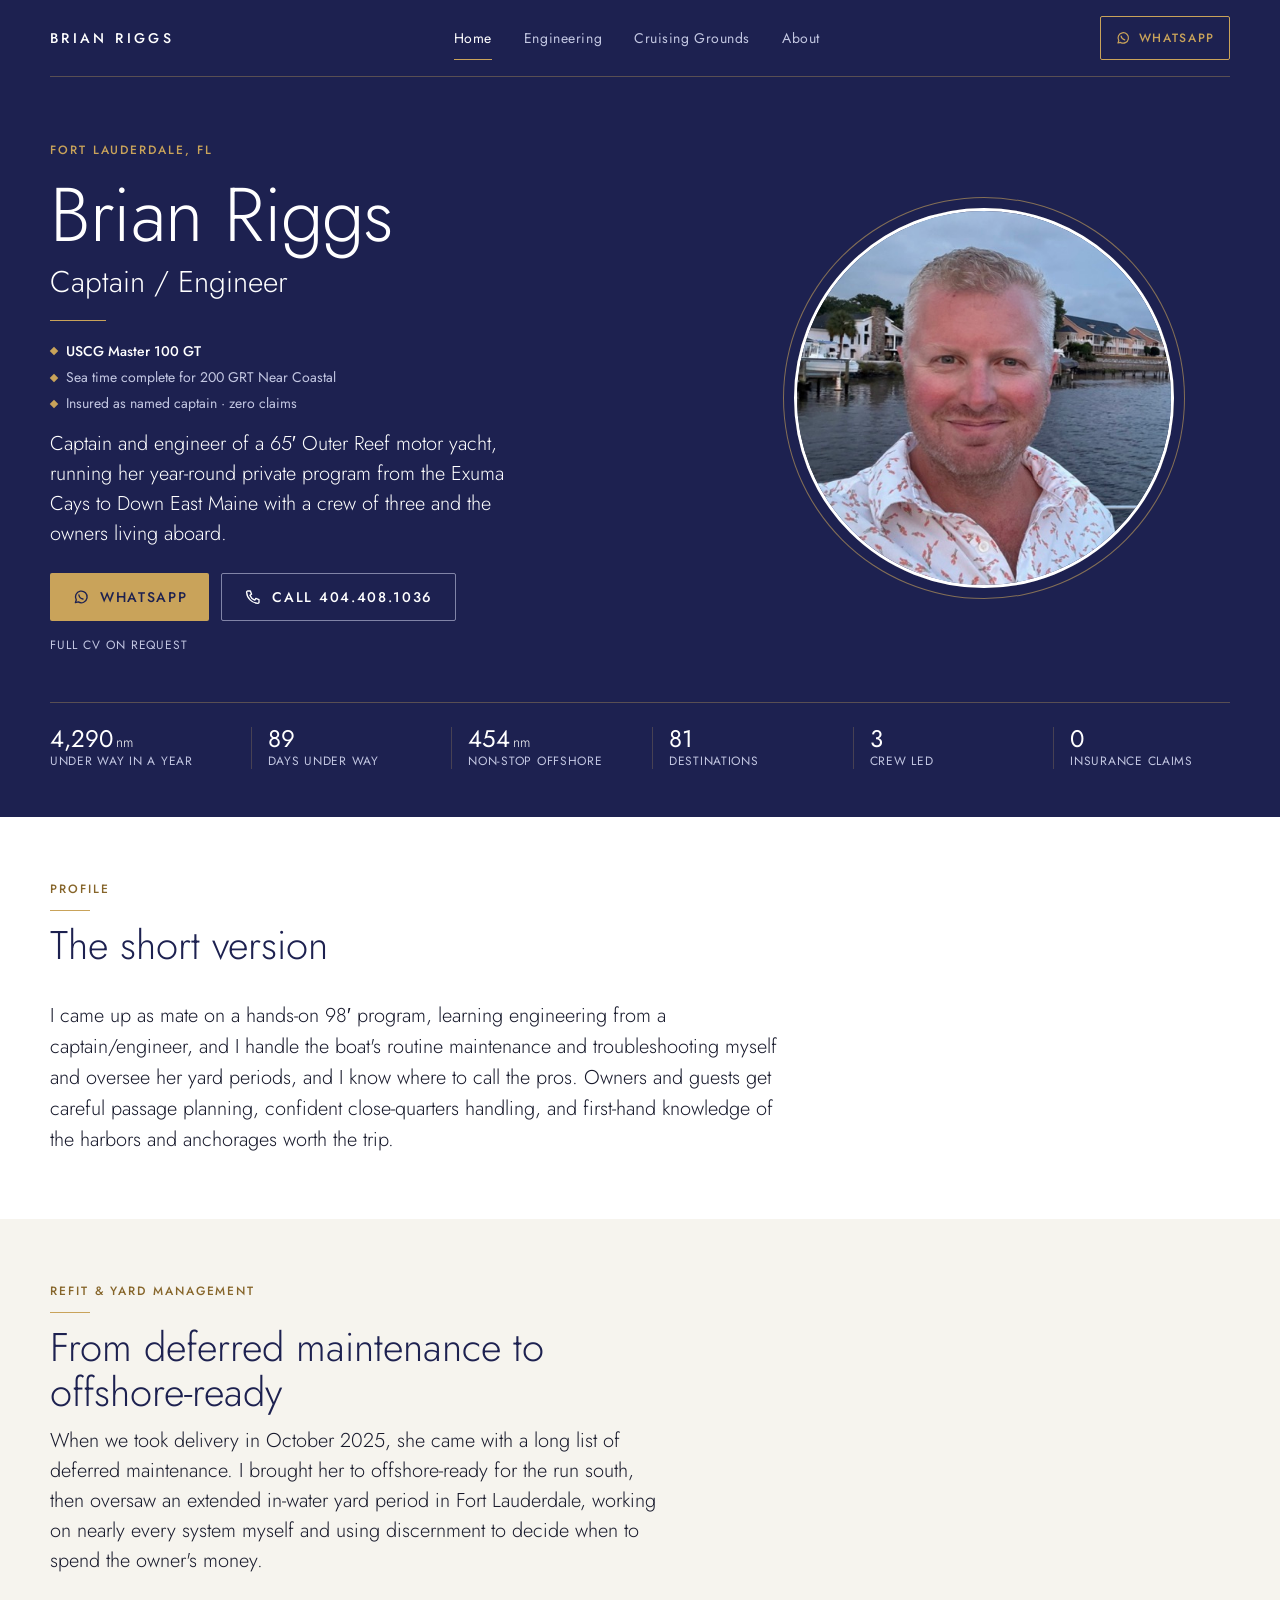
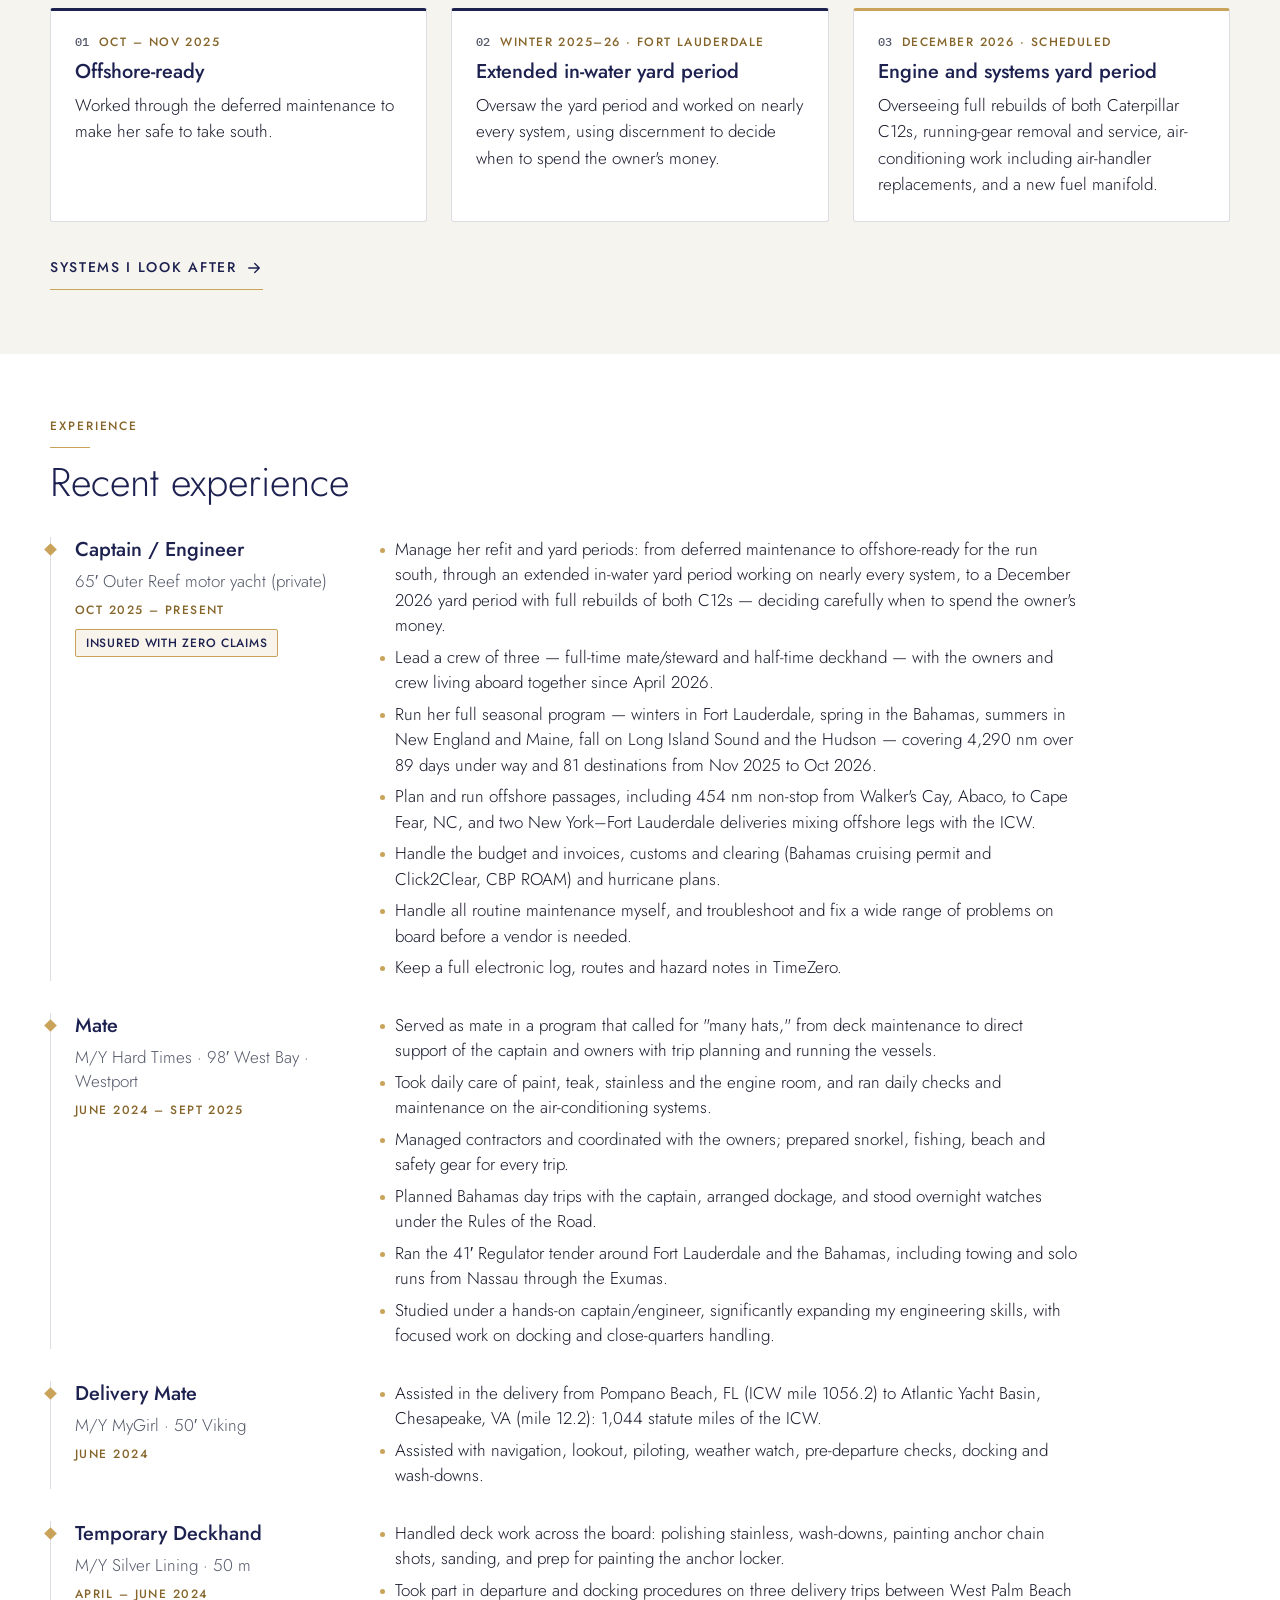
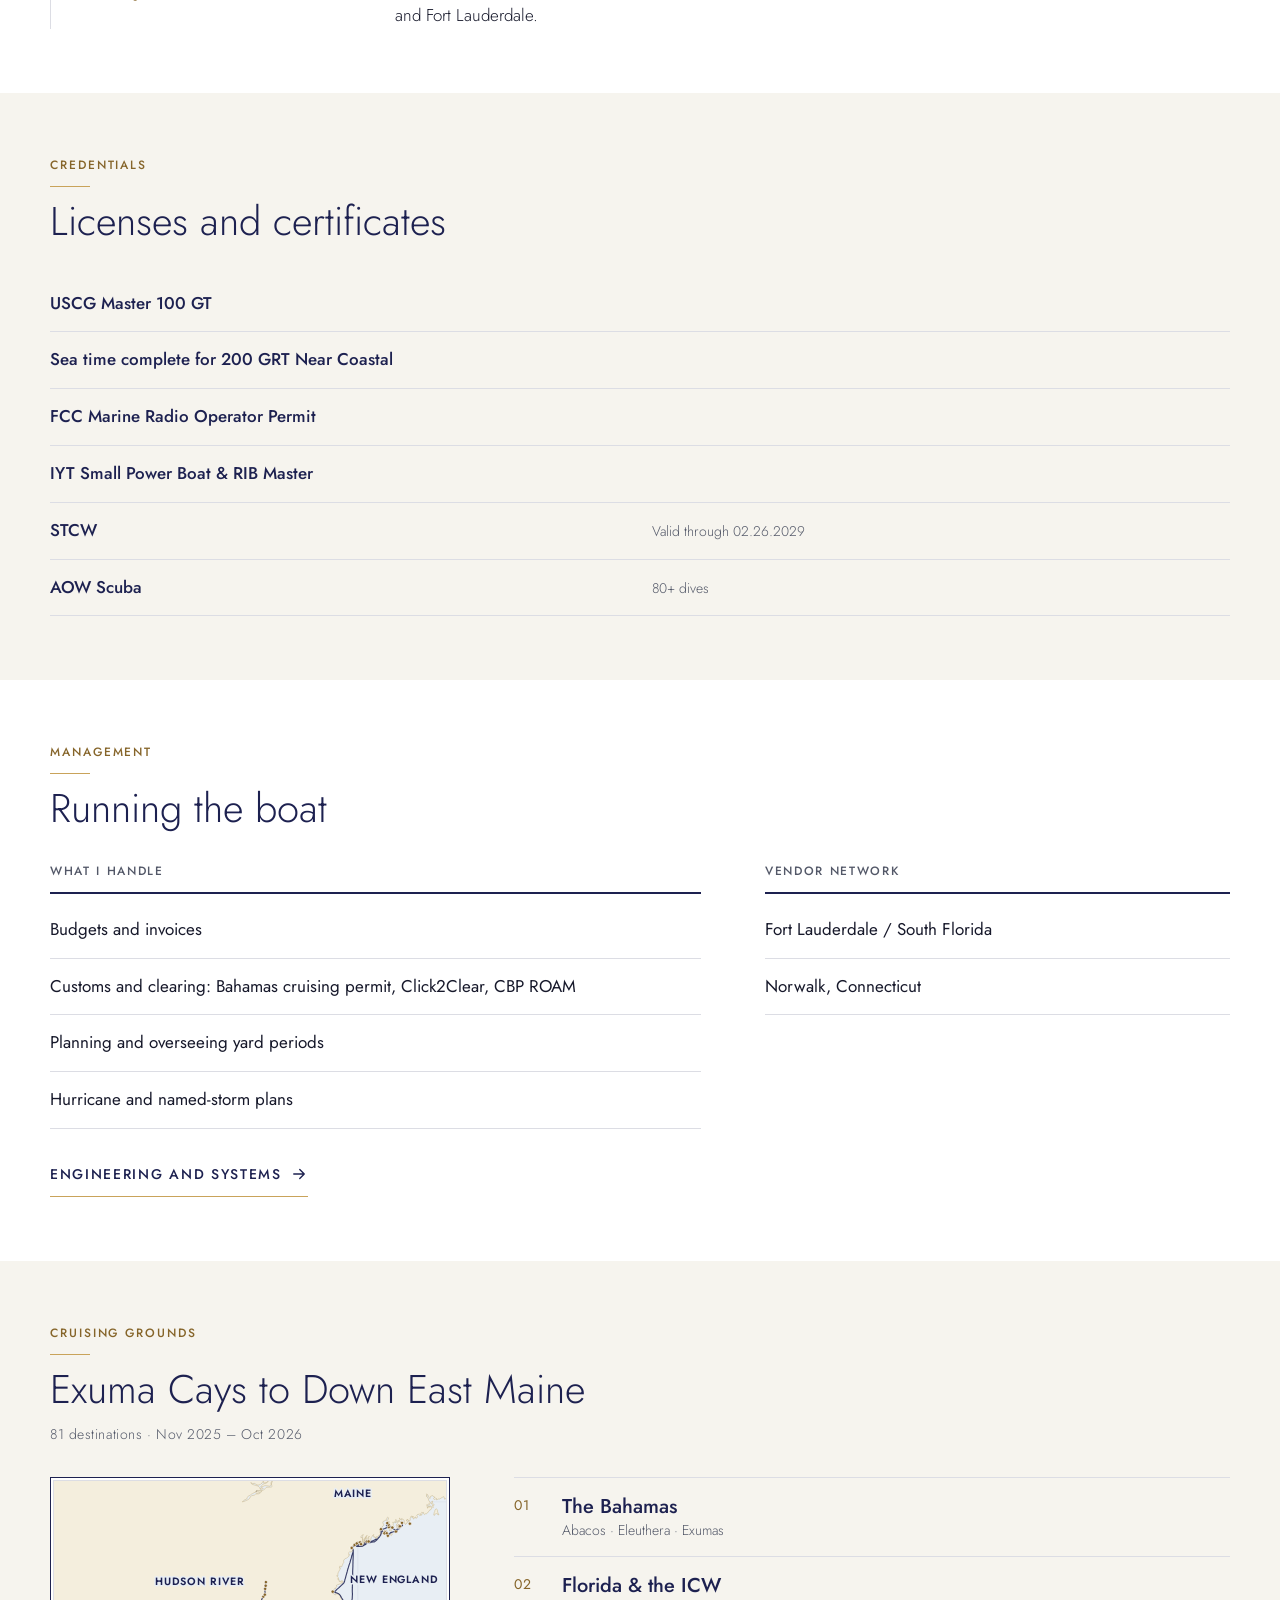
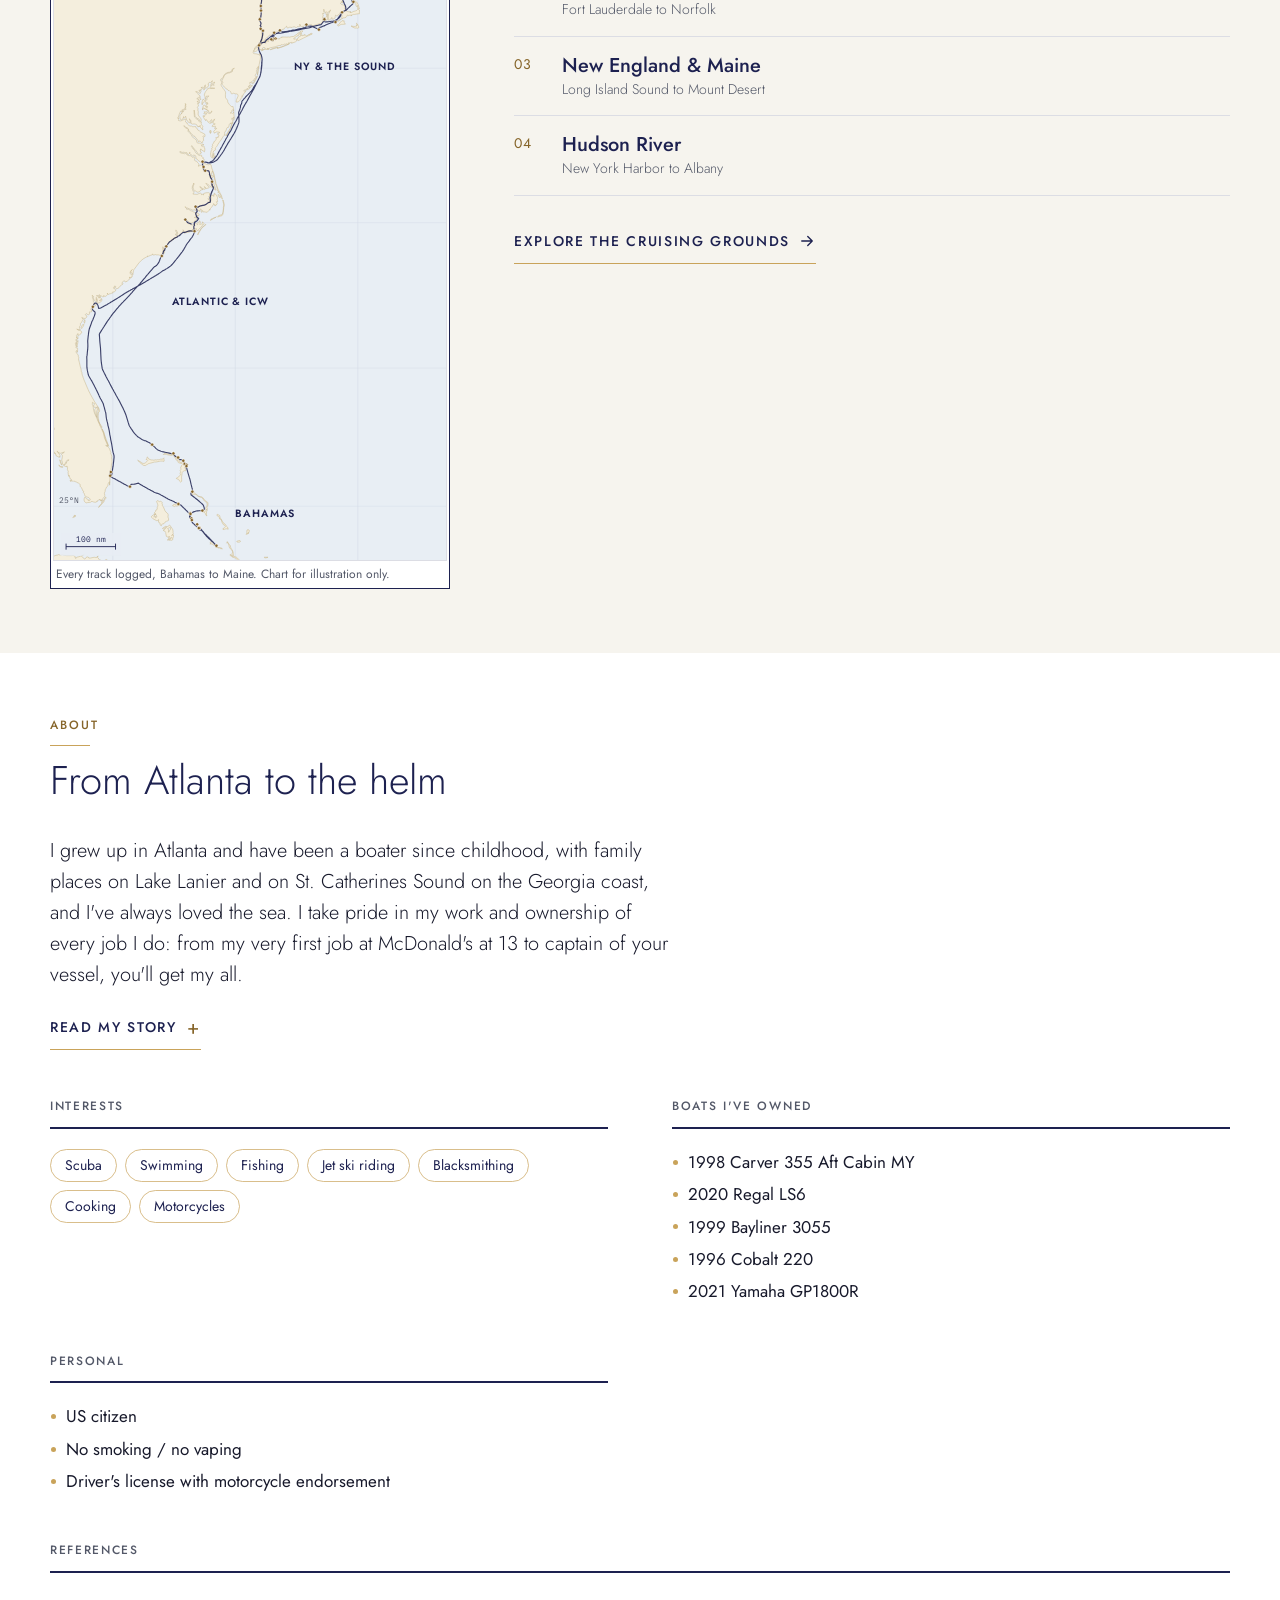
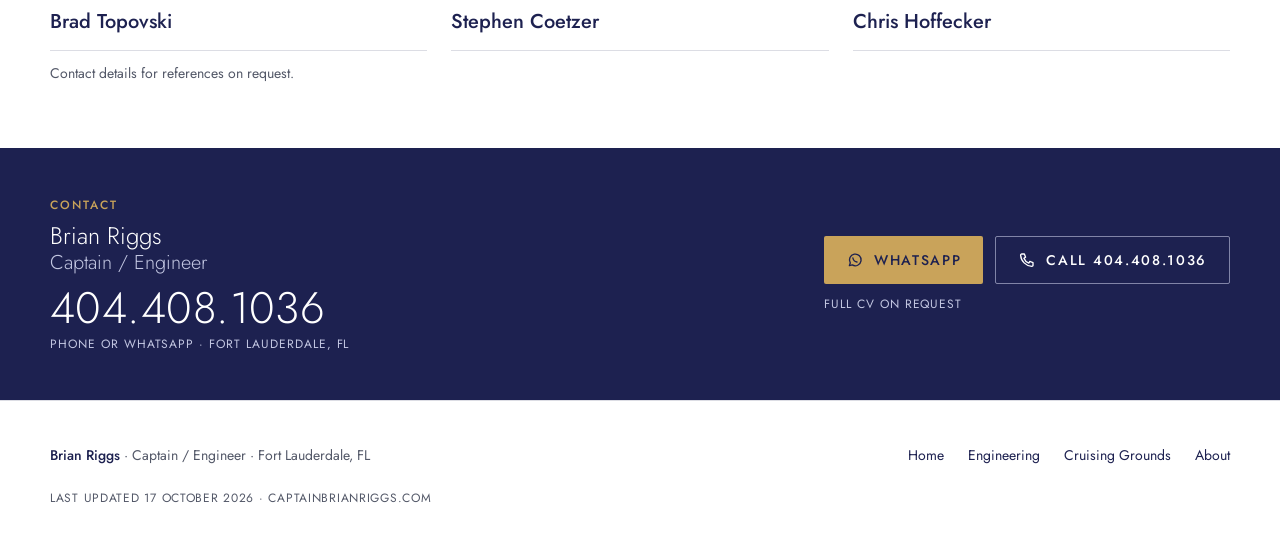
==== commit 24137c83: "Licence wording: USCG Master 100 GT" ====
--- a/index.html
+++ b/index.html
@@ -4,7 +4,7 @@
 <meta charset="utf-8">
 <meta name="viewport" content="width=device-width, initial-scale=1">
 <title>Brian Riggs · Captain / Engineer</title>
-<meta name="description" content="Brian Riggs, yacht Captain / Engineer based in Fort Lauderdale, FL. USCG Master 100 GRT, Inland; insured as named captain with zero claims; cruising from the Exuma Cays to Down East Maine.">
+<meta name="description" content="Brian Riggs, yacht Captain / Engineer based in Fort Lauderdale, FL. USCG Master 100 GT; insured as named captain with zero claims; cruising from the Exuma Cays to Down East Maine.">
 <meta name="robots" content="index, follow">
 <meta name="author" content="Brian Riggs">
 <meta name="color-scheme" content="light dark">
@@ -13,7 +13,7 @@
 <meta property="og:type" content="website">
 <meta property="og:site_name" content="Brian Riggs">
 <meta property="og:title" content="Brian Riggs · Captain / Engineer">
-<meta property="og:description" content="Brian Riggs, yacht Captain / Engineer based in Fort Lauderdale, FL. USCG Master 100 GRT, Inland; insured as named captain with zero claims; cruising from the Exuma Cays to Down East Maine.">
+<meta property="og:description" content="Brian Riggs, yacht Captain / Engineer based in Fort Lauderdale, FL. USCG Master 100 GT; insured as named captain with zero claims; cruising from the Exuma Cays to Down East Maine.">
 <meta property="og:url" content="https://captainbrianriggs.com/">
 <meta property="og:image" content="https://captainbrianriggs.com/assets/img/og.png">
 <meta property="og:image:width" content="1200">
@@ -22,7 +22,7 @@
 <meta property="og:locale" content="en_US">
 <meta name="twitter:card" content="summary_large_image">
 <meta name="twitter:title" content="Brian Riggs · Captain / Engineer">
-<meta name="twitter:description" content="Brian Riggs, yacht Captain / Engineer based in Fort Lauderdale, FL. USCG Master 100 GRT, Inland; insured as named captain with zero claims; cruising from the Exuma Cays to Down East Maine.">
+<meta name="twitter:description" content="Brian Riggs, yacht Captain / Engineer based in Fort Lauderdale, FL. USCG Master 100 GT; insured as named captain with zero claims; cruising from the Exuma Cays to Down East Maine.">
 <meta name="twitter:image" content="https://captainbrianriggs.com/assets/img/og.png">
 <link rel="icon" href="/favicon.ico" sizes="32x32">
 <link rel="icon" href="/assets/img/favicon.svg" type="image/svg+xml">
@@ -55,7 +55,7 @@
   "hasCredential": [
    {
     "@type": "EducationalOccupationalCredential",
-    "name": "USCG Master 100 GRT, Inland",
+    "name": "USCG Master 100 GT",
     "credentialCategory": "license",
     "recognizedBy": {
      "@type": "GovernmentOrganization",
@@ -86,7 +86,7 @@
       <h1 class="hero-name" id="hero-name">Brian Riggs</h1>
       <p class="hero-role">Captain / Engineer</p>
       <hr class="hero-rule" aria-hidden="true">
-      <ul class="hero-cred"><li><b>USCG Master 100 GRT, Inland</b></li><li>Sea time complete for 200 GRT Near Coastal</li><li>Insured as named captain · zero claims</li></ul>
+      <ul class="hero-cred"><li><b>USCG Master 100 GT</b></li><li>Sea time complete for 200 GRT Near Coastal</li><li>Insured as named captain · zero claims</li></ul>
       <p class="hero-lede">Captain and engineer of a 65′ Outer Reef motor yacht, running her year-round private program from the Exuma Cays to Down East Maine with a crew of three and the owners living aboard.</p>
       <div class="actions"><a class="btn btn-primary" href="https://wa.me/14044081036"><svg viewBox="0 0 24 24" fill="none" stroke="currentColor" stroke-width="1.8" stroke-linejoin="round" aria-hidden="true" focusable="false"><path d="M4.5 19.5l1.2-3.6A7.8 7.8 0 1 1 8.4 18.6z"/><path d="M9.2 9.3c.3 2.3 2.4 4.6 5.4 5.4" stroke-linecap="round"/></svg>WhatsApp</a><a class="btn btn-ghost" href="tel:+14044081036"><svg viewBox="0 0 24 24" fill="none" stroke="currentColor" stroke-width="1.8" stroke-linejoin="round" aria-hidden="true" focusable="false"><path d="M5 4h3.5l1.6 4.2-2.2 1.4a11 11 0 0 0 6.5 6.5l1.4-2.2L20 15.5V19a1.5 1.5 0 0 1-1.6 1.5A16 16 0 0 1 3.5 5.6 1.5 1.5 0 0 1 5 4z"/></svg>Call 404.408.1036</a></div>
       <p class="fine">Full CV on request</p>
@@ -146,7 +146,7 @@
 </section>
 <section class="section alt" aria-labelledby="cred-h">
   <div class="section-head"><p class="kicker">Credentials</p><h2 class="section-title" id="cred-h">Licenses and certificates</h2></div>
-  <ul class="rows kv"><li><span class="r-main"><b>USCG Master 100 GRT, Inland</b></span></li><li><span class="r-main"><b>Sea time complete for 200 GRT Near Coastal</b></span></li><li><span class="r-main"><b>FCC Marine Radio Operator Permit</b></span></li><li><span class="r-main"><b>IYT Small Power Boat &amp; RIB Master</b></span></li><li><span class="r-main"><b>STCW</b></span><span class="r-detail">Valid through 02.26.2029</span></li><li><span class="r-main"><b>AOW Scuba</b></span><span class="r-detail">80+ dives</span></li></ul>
+  <ul class="rows kv"><li><span class="r-main"><b>USCG Master 100 GT</b></span></li><li><span class="r-main"><b>Sea time complete for 200 GRT Near Coastal</b></span></li><li><span class="r-main"><b>FCC Marine Radio Operator Permit</b></span></li><li><span class="r-main"><b>IYT Small Power Boat &amp; RIB Master</b></span></li><li><span class="r-main"><b>STCW</b></span><span class="r-detail">Valid through 02.26.2029</span></li><li><span class="r-main"><b>AOW Scuba</b></span><span class="r-detail">80+ dives</span></li></ul>
 </section>
 <section class="section" aria-labelledby="run-h">
   <div class="section-head"><p class="kicker">Management</p><h2 class="section-title" id="run-h">Running the boat</h2></div>
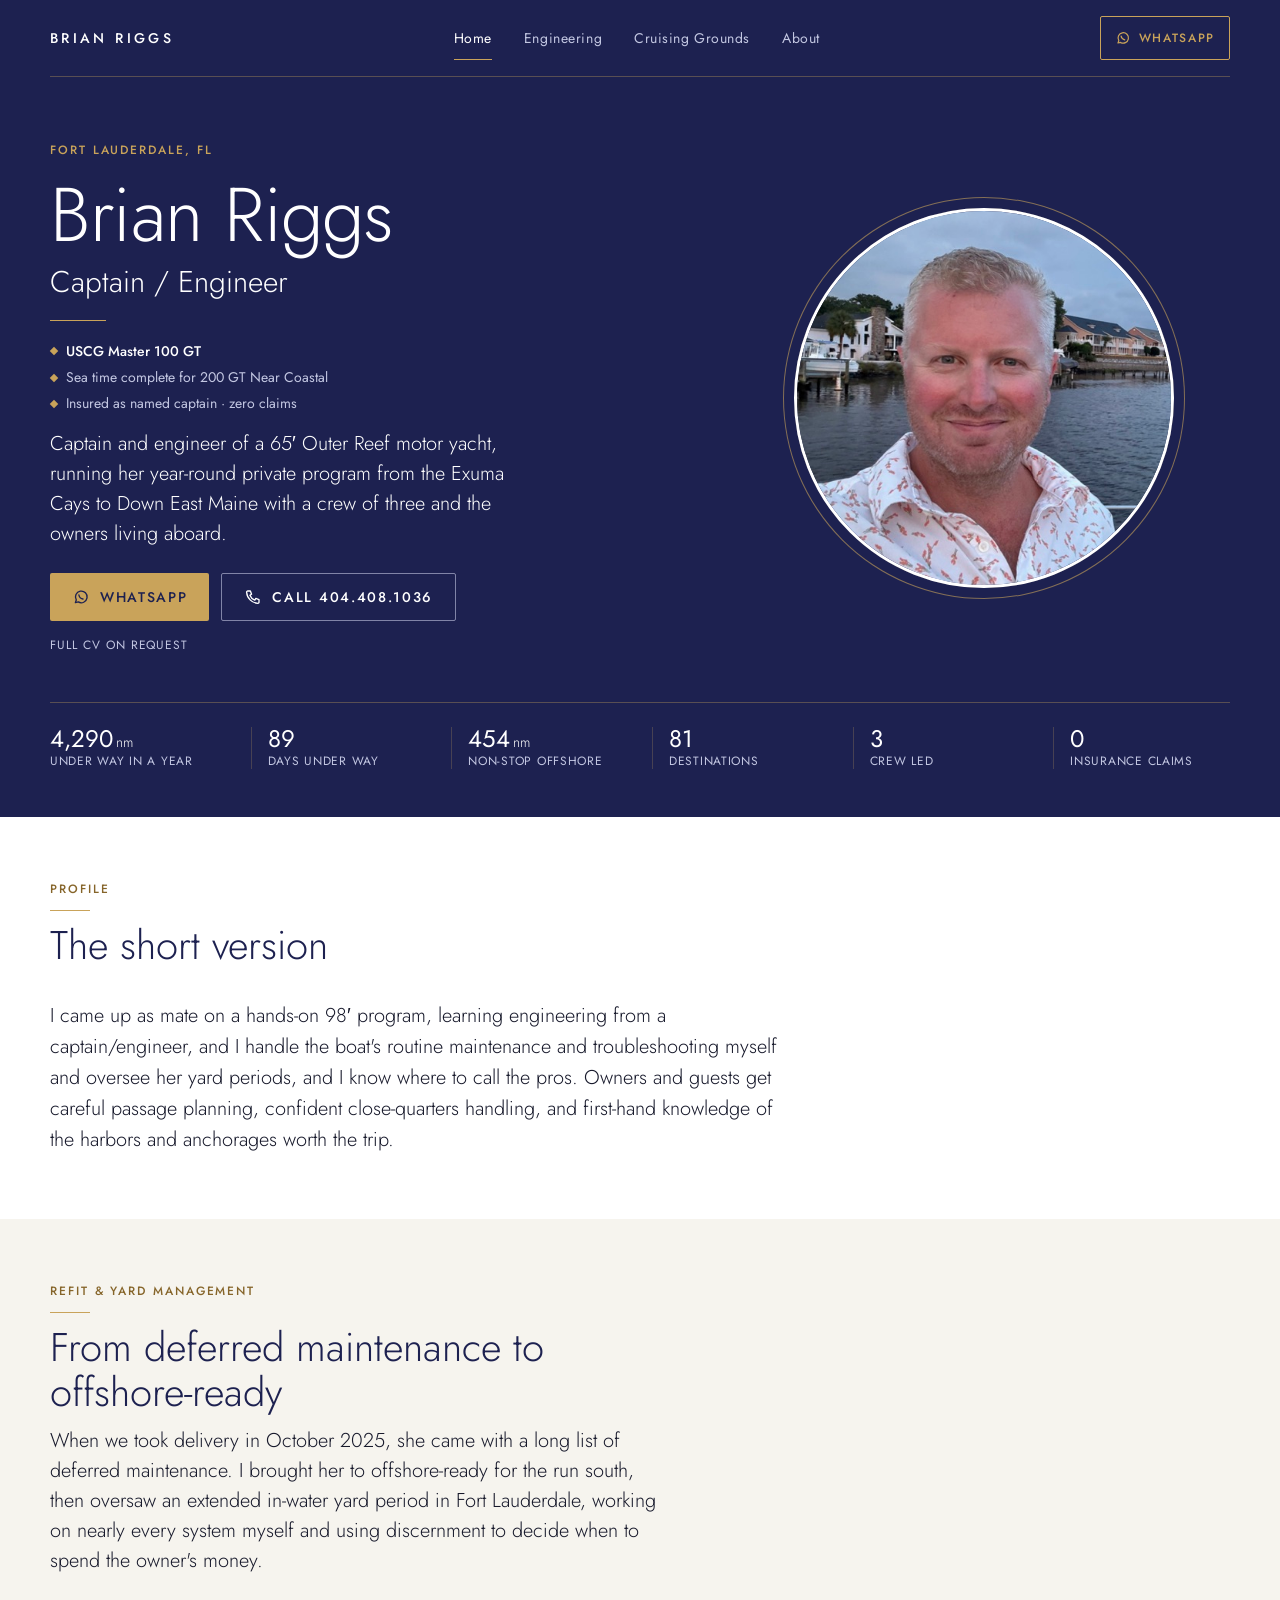
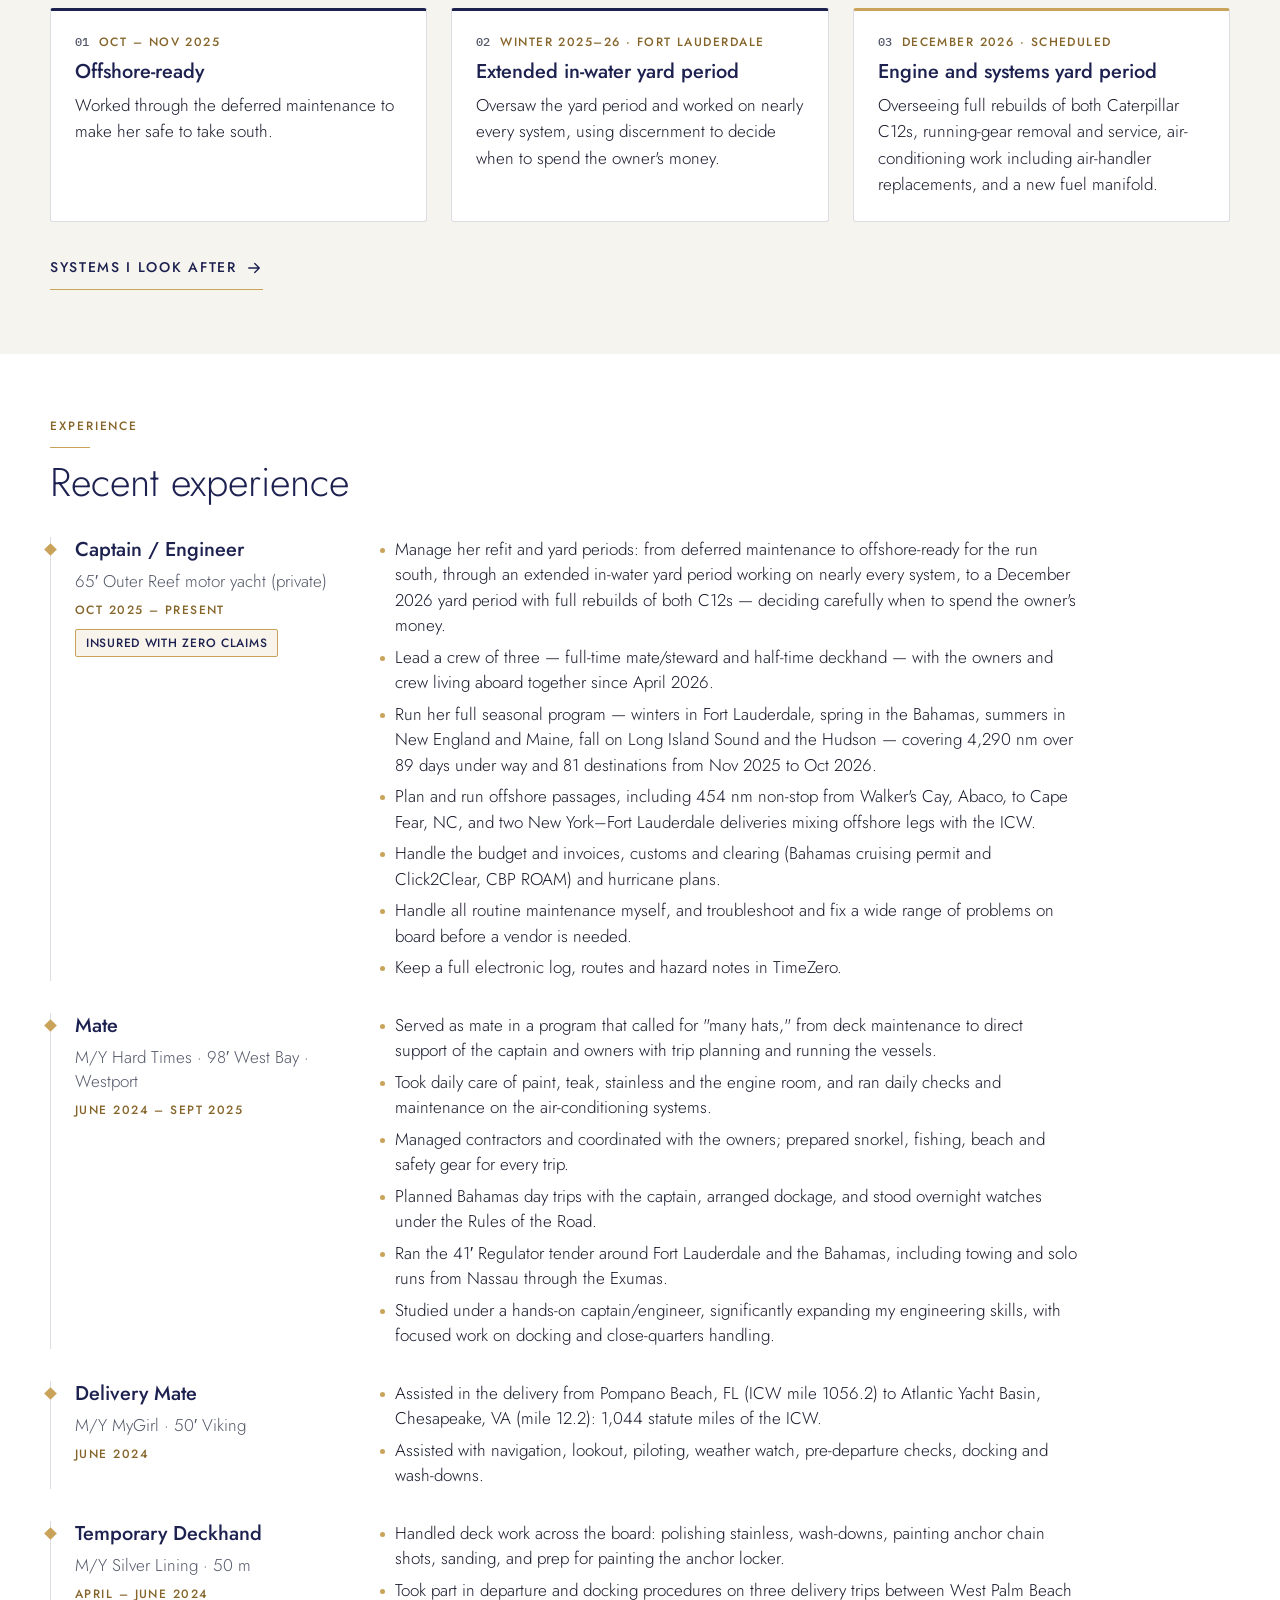
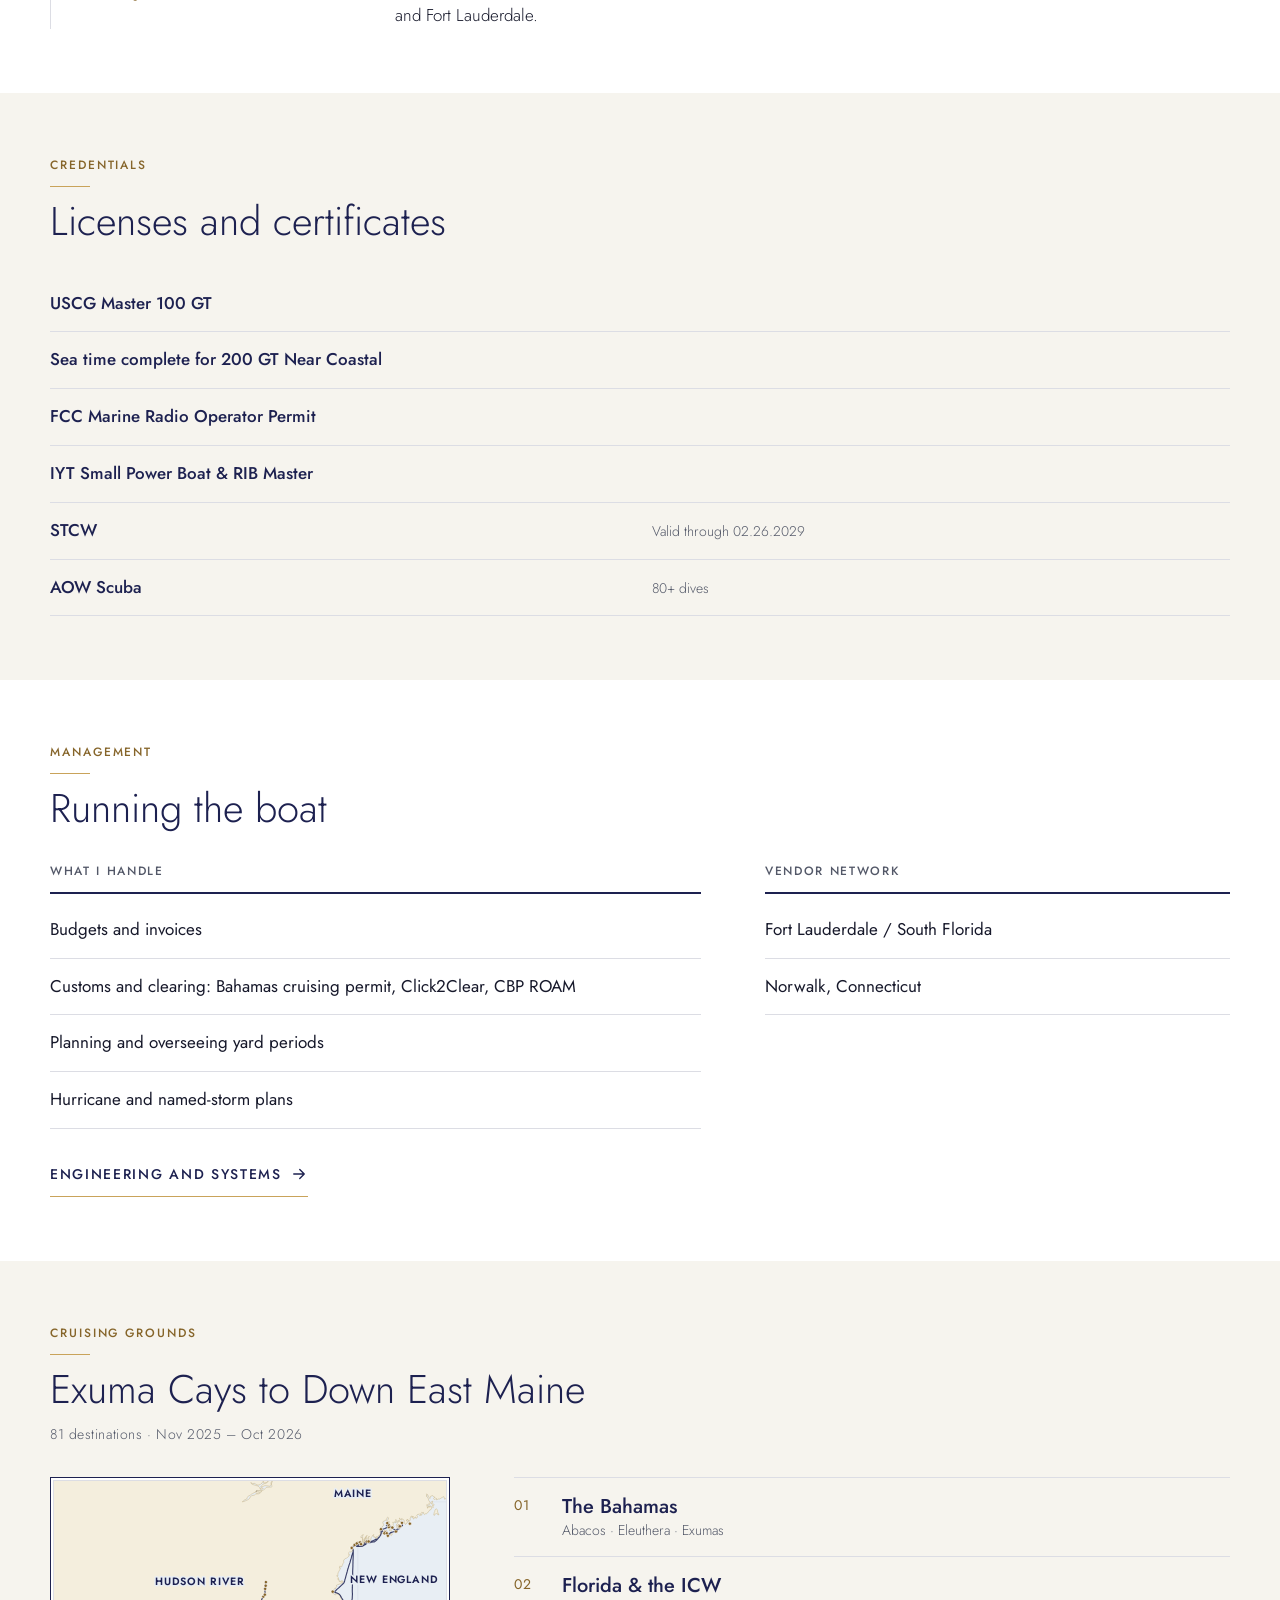
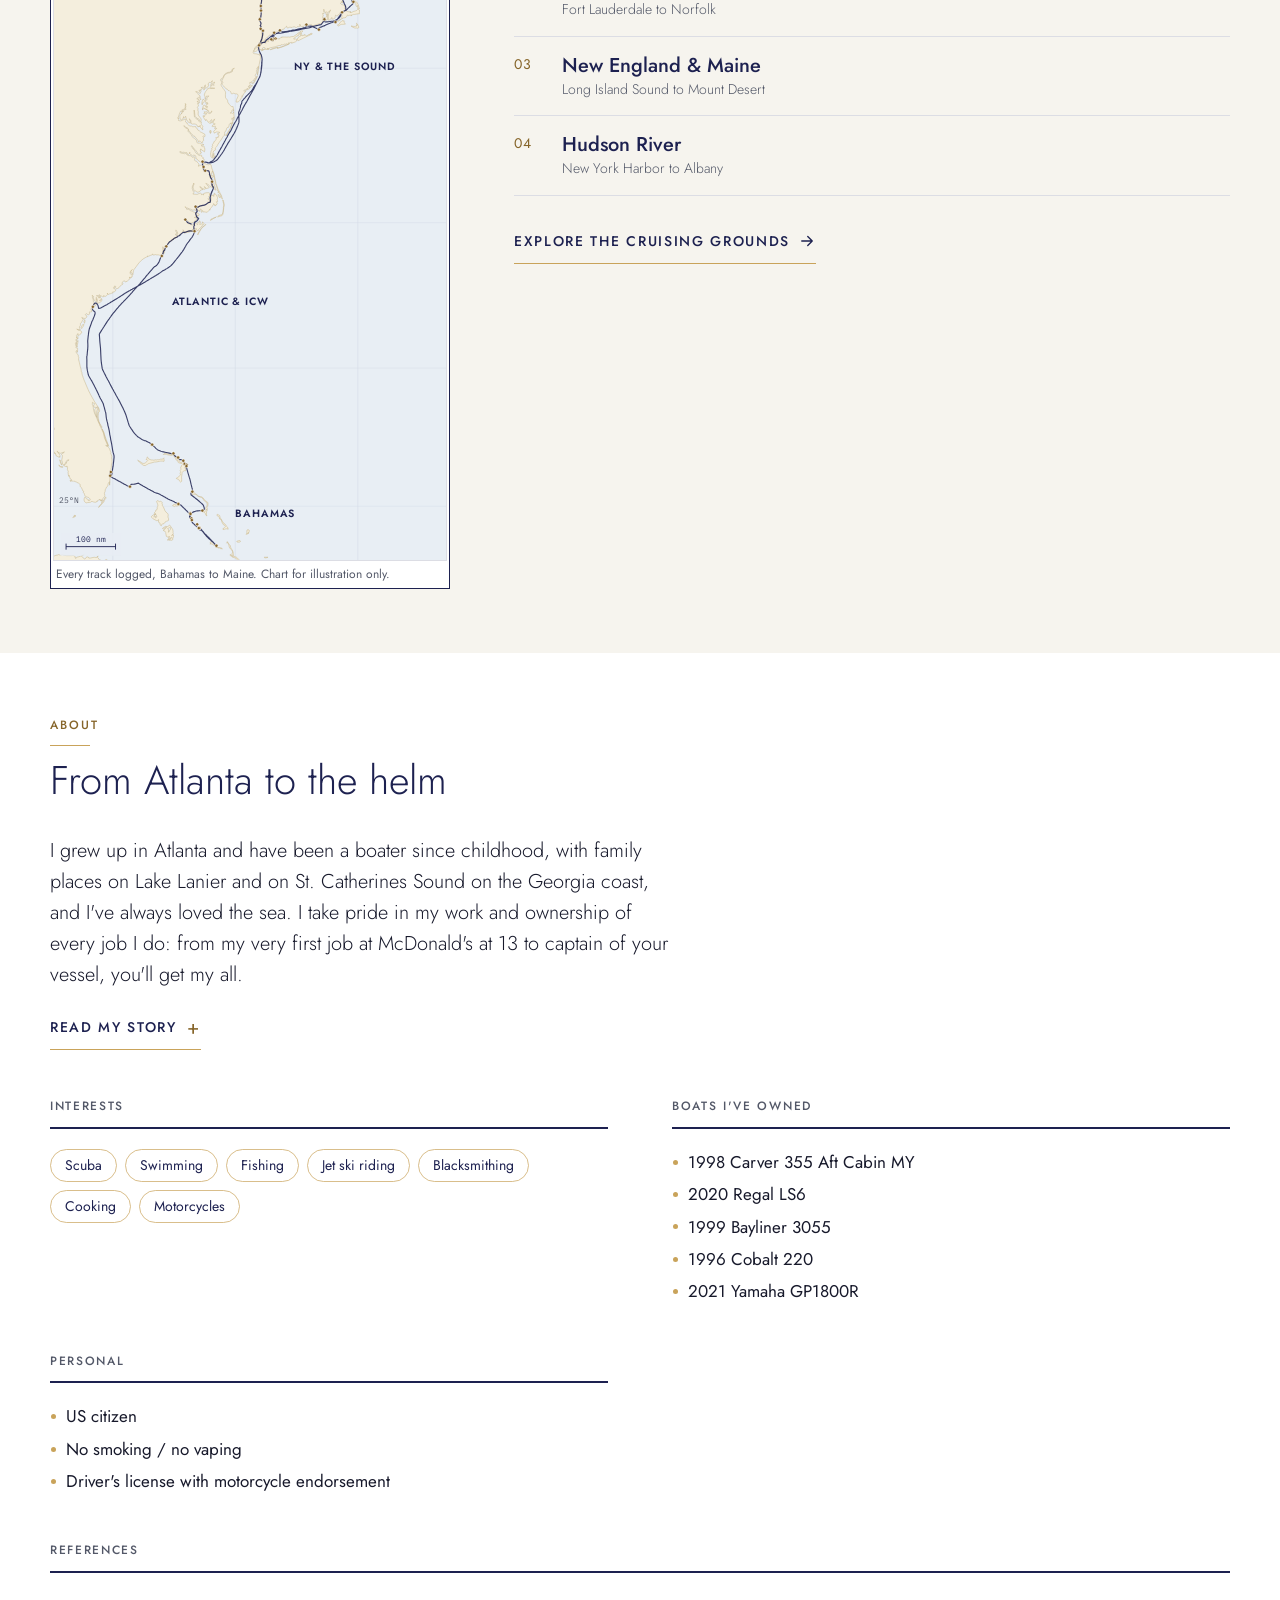
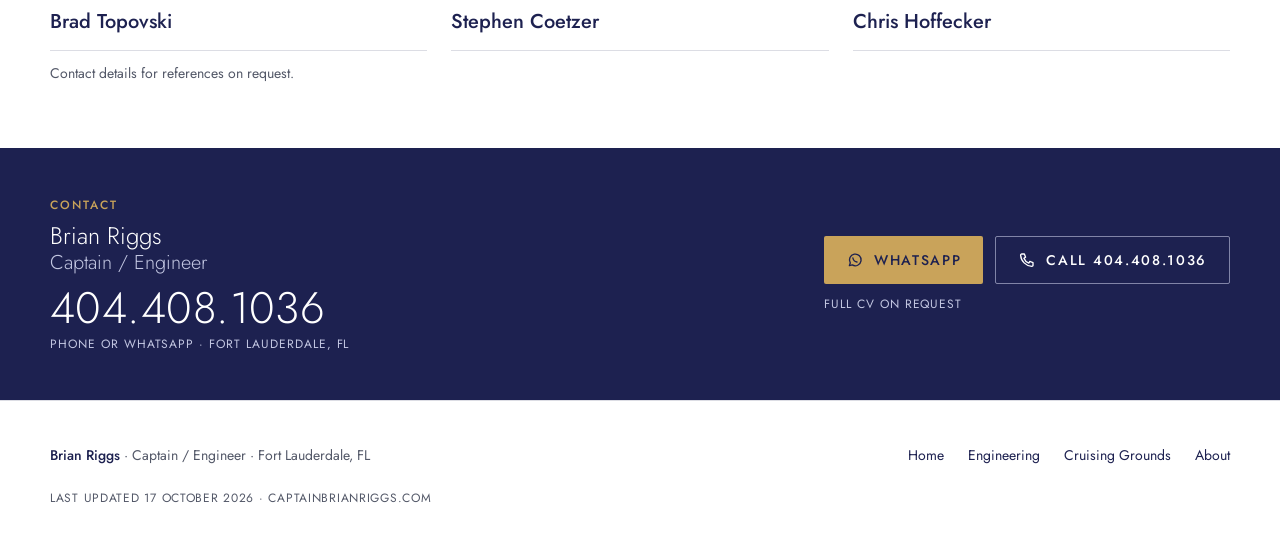
==== commit 3aeb1e3b: "Upgrade line: 200 GT Near Coastal" ====
--- a/index.html
+++ b/index.html
@@ -86,7 +86,7 @@
       <h1 class="hero-name" id="hero-name">Brian Riggs</h1>
       <p class="hero-role">Captain / Engineer</p>
       <hr class="hero-rule" aria-hidden="true">
-      <ul class="hero-cred"><li><b>USCG Master 100 GT</b></li><li>Sea time complete for 200 GRT Near Coastal</li><li>Insured as named captain · zero claims</li></ul>
+      <ul class="hero-cred"><li><b>USCG Master 100 GT</b></li><li>Sea time complete for 200 GT Near Coastal</li><li>Insured as named captain · zero claims</li></ul>
       <p class="hero-lede">Captain and engineer of a 65′ Outer Reef motor yacht, running her year-round private program from the Exuma Cays to Down East Maine with a crew of three and the owners living aboard.</p>
       <div class="actions"><a class="btn btn-primary" href="https://wa.me/14044081036"><svg viewBox="0 0 24 24" fill="none" stroke="currentColor" stroke-width="1.8" stroke-linejoin="round" aria-hidden="true" focusable="false"><path d="M4.5 19.5l1.2-3.6A7.8 7.8 0 1 1 8.4 18.6z"/><path d="M9.2 9.3c.3 2.3 2.4 4.6 5.4 5.4" stroke-linecap="round"/></svg>WhatsApp</a><a class="btn btn-ghost" href="tel:+14044081036"><svg viewBox="0 0 24 24" fill="none" stroke="currentColor" stroke-width="1.8" stroke-linejoin="round" aria-hidden="true" focusable="false"><path d="M5 4h3.5l1.6 4.2-2.2 1.4a11 11 0 0 0 6.5 6.5l1.4-2.2L20 15.5V19a1.5 1.5 0 0 1-1.6 1.5A16 16 0 0 1 3.5 5.6 1.5 1.5 0 0 1 5 4z"/></svg>Call 404.408.1036</a></div>
       <p class="fine">Full CV on request</p>
@@ -146,7 +146,7 @@
 </section>
 <section class="section alt" aria-labelledby="cred-h">
   <div class="section-head"><p class="kicker">Credentials</p><h2 class="section-title" id="cred-h">Licenses and certificates</h2></div>
-  <ul class="rows kv"><li><span class="r-main"><b>USCG Master 100 GT</b></span></li><li><span class="r-main"><b>Sea time complete for 200 GRT Near Coastal</b></span></li><li><span class="r-main"><b>FCC Marine Radio Operator Permit</b></span></li><li><span class="r-main"><b>IYT Small Power Boat &amp; RIB Master</b></span></li><li><span class="r-main"><b>STCW</b></span><span class="r-detail">Valid through 02.26.2029</span></li><li><span class="r-main"><b>AOW Scuba</b></span><span class="r-detail">80+ dives</span></li></ul>
+  <ul class="rows kv"><li><span class="r-main"><b>USCG Master 100 GT</b></span></li><li><span class="r-main"><b>Sea time complete for 200 GT Near Coastal</b></span></li><li><span class="r-main"><b>FCC Marine Radio Operator Permit</b></span></li><li><span class="r-main"><b>IYT Small Power Boat &amp; RIB Master</b></span></li><li><span class="r-main"><b>STCW</b></span><span class="r-detail">Valid through 02.26.2029</span></li><li><span class="r-main"><b>AOW Scuba</b></span><span class="r-detail">80+ dives</span></li></ul>
 </section>
 <section class="section" aria-labelledby="run-h">
   <div class="section-head"><p class="kicker">Management</p><h2 class="section-title" id="run-h">Running the boat</h2></div>
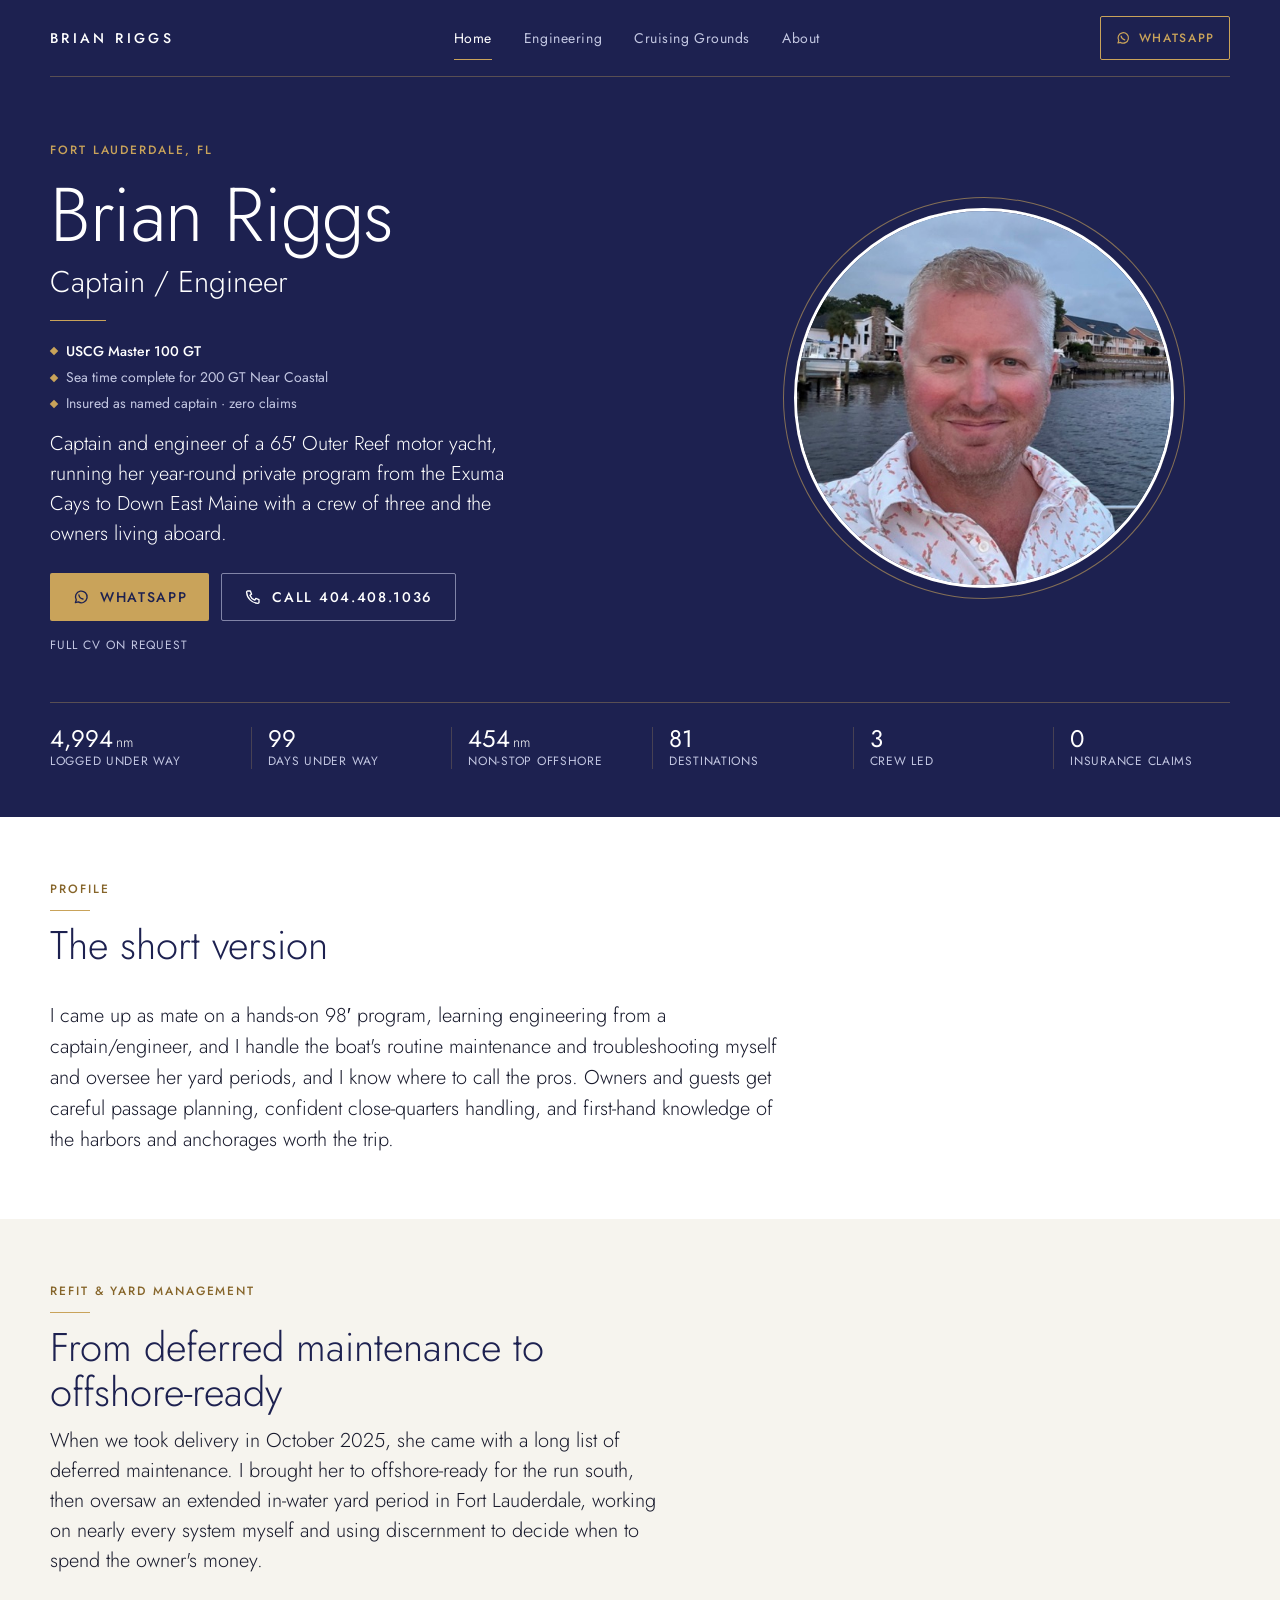
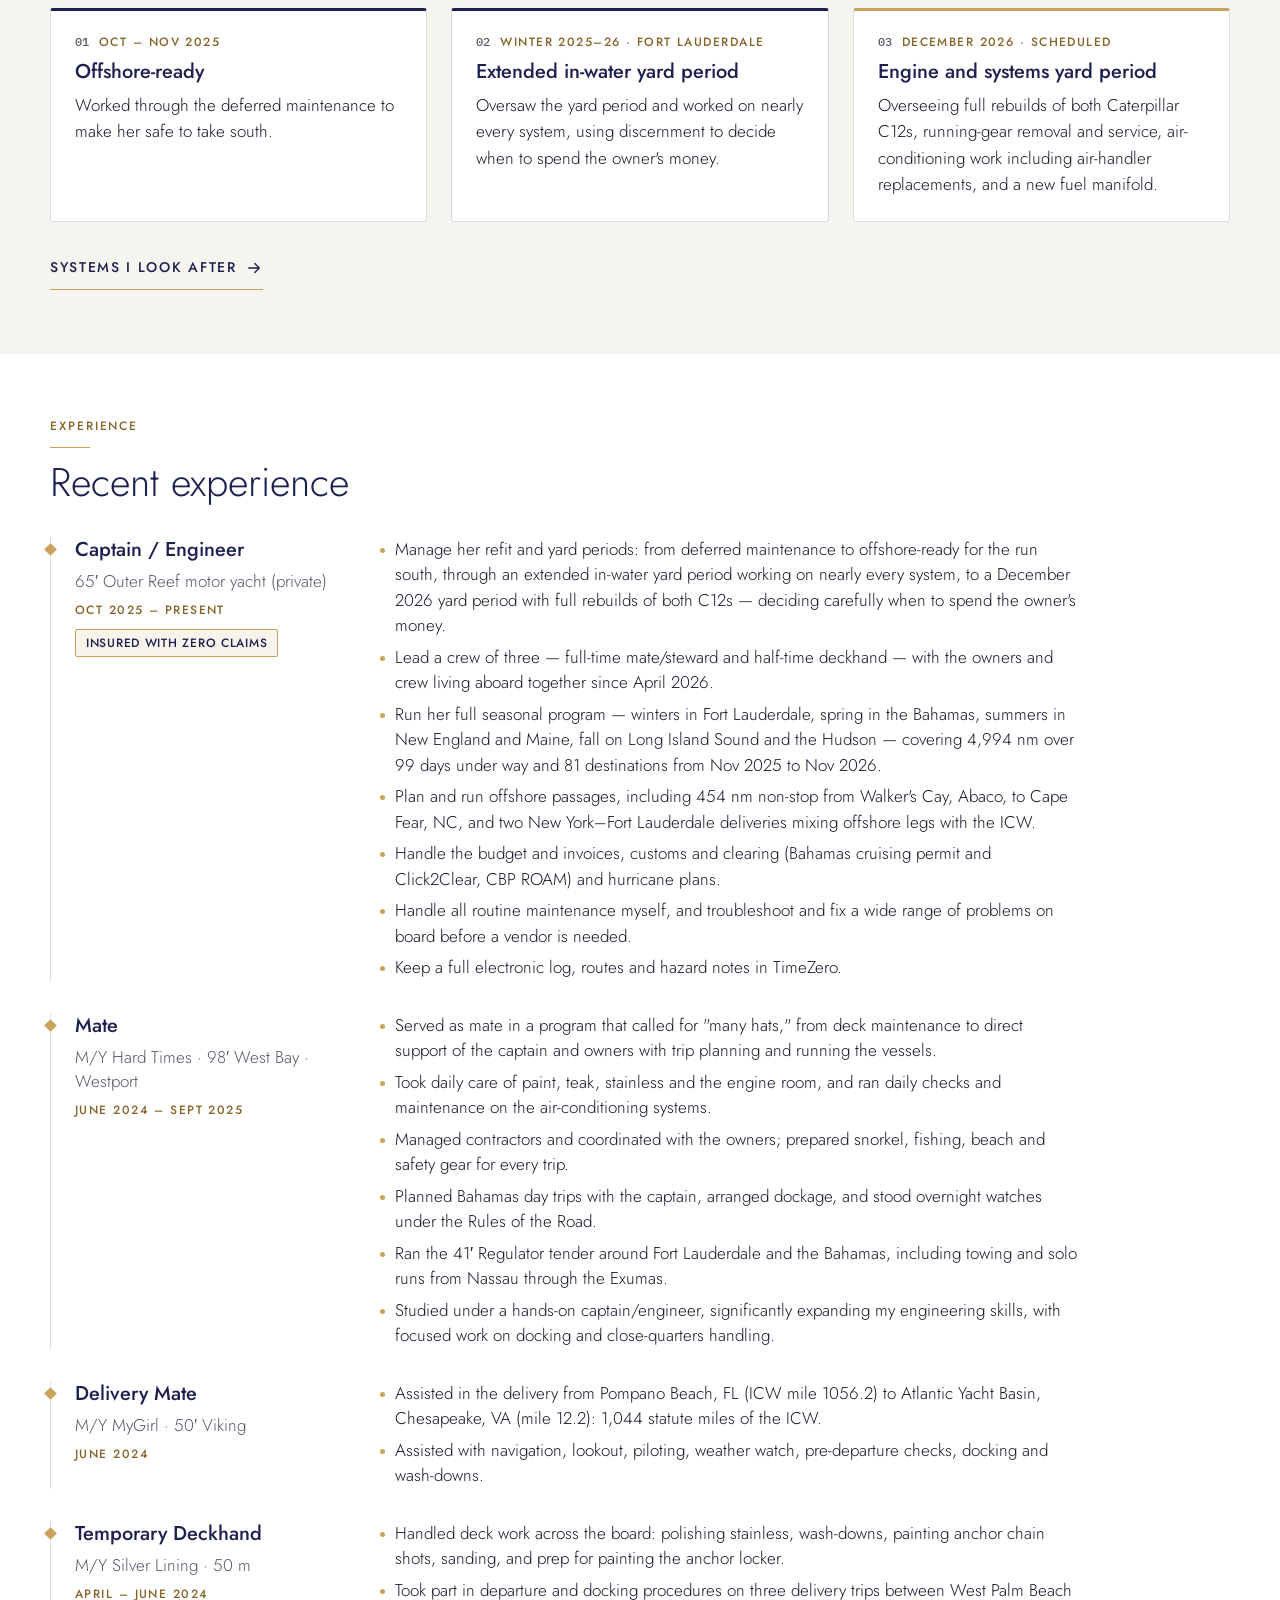
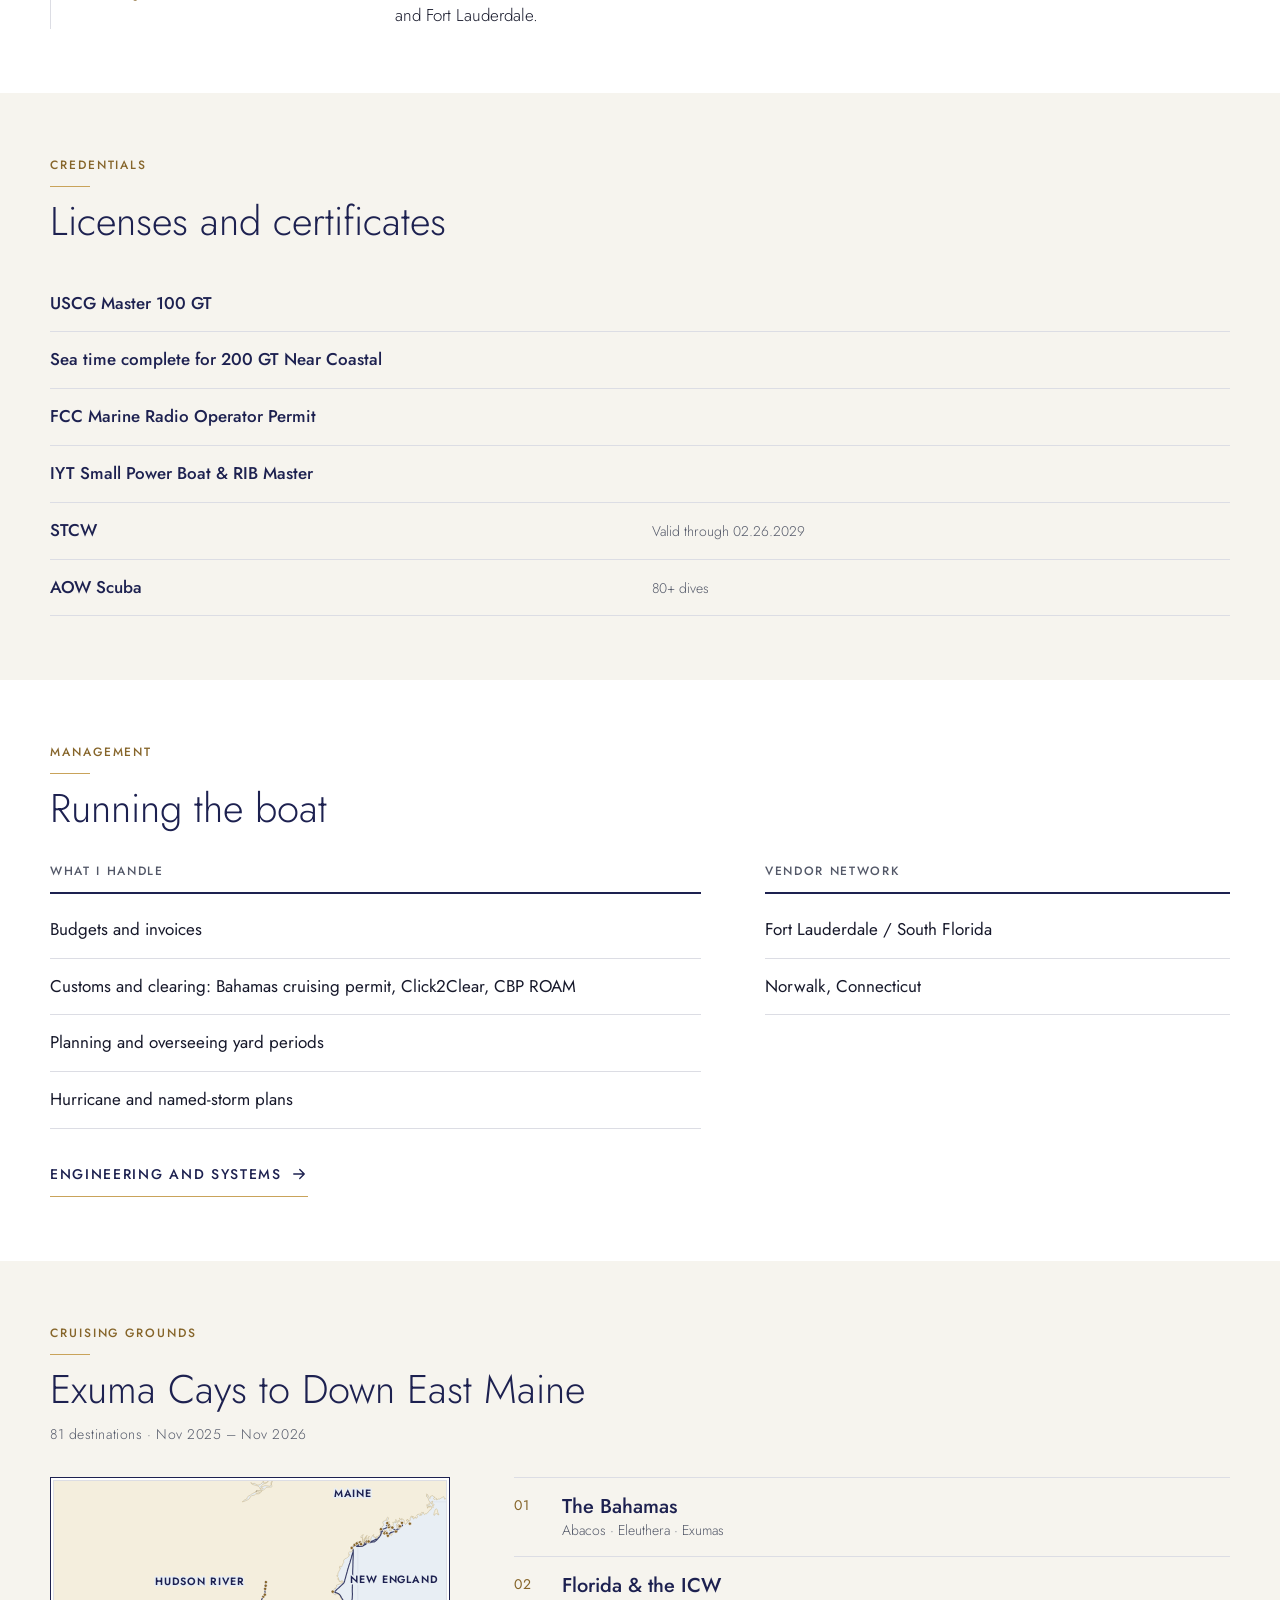
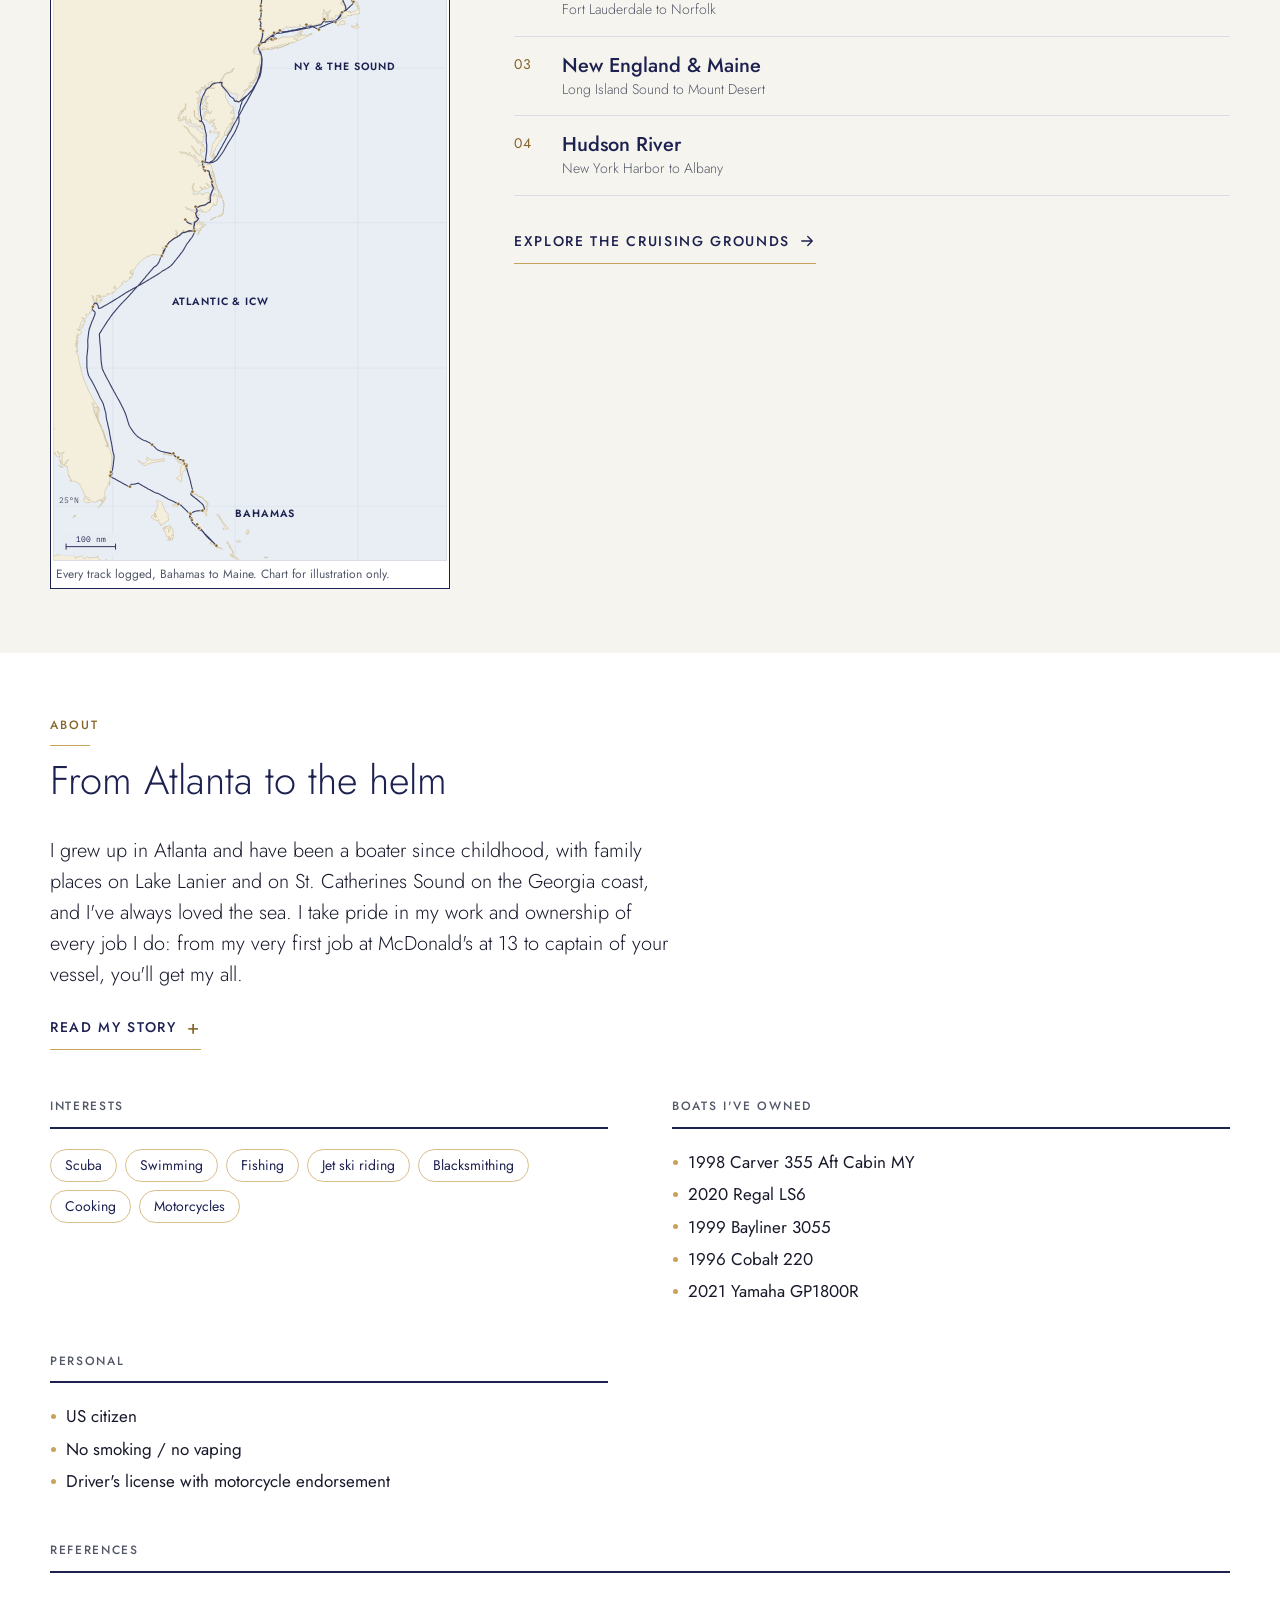
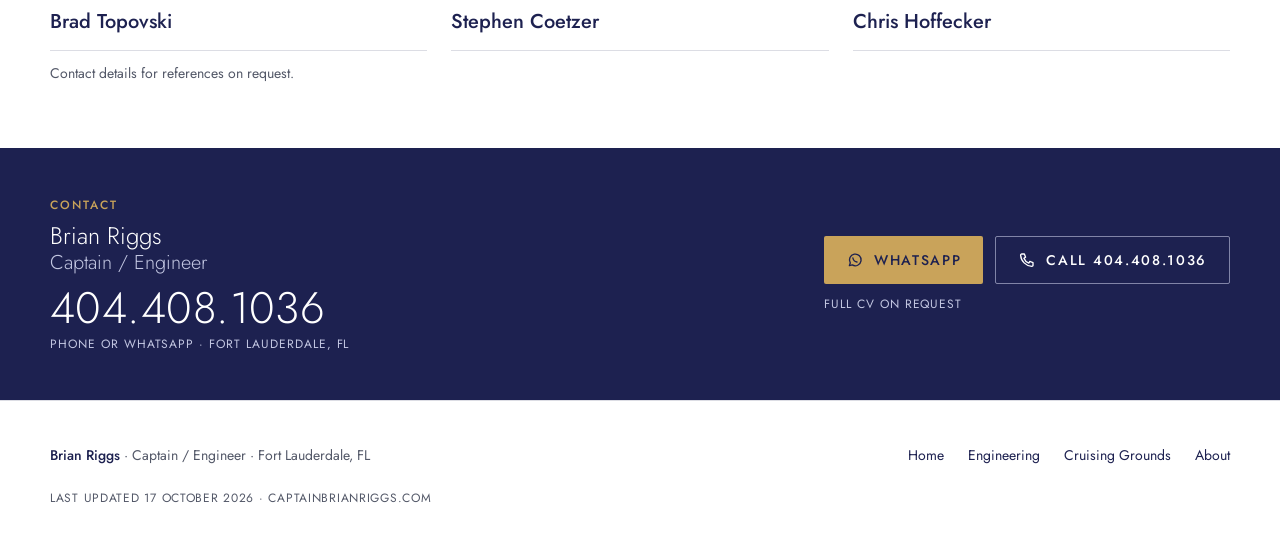
==== commit f02c6786: "Trip south (TZ Pro layer): 4,994 nm / 99 days, Nov 2025 – Nov 2026" ====
--- a/index.html
+++ b/index.html
@@ -93,7 +93,7 @@
     </div>
     <div class="hero-portrait"><img src="/assets/img/headshot.jpg" alt="Brian Riggs" width="520" height="520" fetchpriority="high"></div>
   </div>
-  <ul class="figures" aria-label="At a glance"><li><b>4,290<small>nm</small></b><span>under way in a year</span></li><li><b>89</b><span>days under way</span></li><li><b>454<small>nm</small></b><span>non-stop offshore</span></li><li><b>81</b><span>destinations</span></li><li><b>3</b><span>crew led</span></li><li><b>0</b><span>insurance claims</span></li></ul>
+  <ul class="figures" aria-label="At a glance"><li><b>4,994<small>nm</small></b><span>logged under way</span></li><li><b>99</b><span>days under way</span></li><li><b>454<small>nm</small></b><span>non-stop offshore</span></li><li><b>81</b><span>destinations</span></li><li><b>3</b><span>crew led</span></li><li><b>0</b><span>insurance claims</span></li></ul>
 </section>
 <section class="section" aria-labelledby="profile-h">
   <div class="section-head"><p class="kicker">Profile</p><h2 class="section-title" id="profile-h">The short version</h2></div>
@@ -123,7 +123,7 @@
       <p class="job-vessel">65′ Outer Reef motor yacht (private)</p>
       <p class="job-when">Oct 2025 – Present</p>
       <span class="badge">Insured with zero claims</span>
-      <ul class="dots"><li>Manage her refit and yard periods: from deferred maintenance to offshore-ready for the run south, through an extended in-water yard period working on nearly every system, to a December 2026 yard period with full rebuilds of both C12s — deciding carefully when to spend the owner&#x27;s money.</li><li>Lead a crew of three — full-time mate/steward and half-time deckhand — with the owners and crew living aboard together since April 2026.</li><li>Run her full seasonal program — winters in Fort Lauderdale, spring in the Bahamas, summers in New England and Maine, fall on Long Island Sound and the Hudson — covering 4,290 nm over 89 days under way and 81 destinations from Nov 2025 to Oct 2026.</li><li>Plan and run offshore passages, including 454 nm non-stop from Walker&#x27;s Cay, Abaco, to Cape Fear, NC, and two New York–Fort Lauderdale deliveries mixing offshore legs with the ICW.</li><li>Handle the budget and invoices, customs and clearing (Bahamas cruising permit and Click2Clear, CBP ROAM) and hurricane plans.</li><li>Handle all routine maintenance myself, and troubleshoot and fix a wide range of problems on board before a vendor is needed.</li><li>Keep a full electronic log, routes and hazard notes in TimeZero.</li></ul>
+      <ul class="dots"><li>Manage her refit and yard periods: from deferred maintenance to offshore-ready for the run south, through an extended in-water yard period working on nearly every system, to a December 2026 yard period with full rebuilds of both C12s — deciding carefully when to spend the owner&#x27;s money.</li><li>Lead a crew of three — full-time mate/steward and half-time deckhand — with the owners and crew living aboard together since April 2026.</li><li>Run her full seasonal program — winters in Fort Lauderdale, spring in the Bahamas, summers in New England and Maine, fall on Long Island Sound and the Hudson — covering 4,994 nm over 99 days under way and 81 destinations from Nov 2025 to Nov 2026.</li><li>Plan and run offshore passages, including 454 nm non-stop from Walker&#x27;s Cay, Abaco, to Cape Fear, NC, and two New York–Fort Lauderdale deliveries mixing offshore legs with the ICW.</li><li>Handle the budget and invoices, customs and clearing (Bahamas cruising permit and Click2Clear, CBP ROAM) and hurricane plans.</li><li>Handle all routine maintenance myself, and troubleshoot and fix a wide range of problems on board before a vendor is needed.</li><li>Keep a full electronic log, routes and hazard notes in TimeZero.</li></ul>
     </li><li class="job">
       <h3 class="job-role">Mate</h3>
       <p class="job-vessel">M/Y Hard Times · 98′ West Bay · Westport</p>
@@ -157,8 +157,8 @@
   <p class="grounds-more"><a class="text-link" href="/engineering/">Engineering and systems<svg viewBox="0 0 24 24" fill="none" stroke="currentColor" stroke-width="1.8" stroke-linecap="round" stroke-linejoin="round" aria-hidden="true" focusable="false"><path d="M5 12h14M13 6l6 6-6 6"/></svg></a></p>
 </section>
 <section class="section alt" aria-labelledby="cg-h">
-  <div class="section-head"><p class="kicker">Cruising grounds</p><h2 class="section-title" id="cg-h">Exuma Cays to Down East Maine</h2><p class="section-lede meta">81 destinations · Nov 2025 – Oct 2026</p></div>
-  <div class="grounds-grid"><figure class="chart"><a class="chart-link" href="/cruising-grounds/" aria-label="Chart of every track logged, Bahamas to Maine: open the cruising grounds"><svg viewBox="0 0 520 901" class="map ov" role="img" aria-label="Chart of every track logged from the Bahamas to Maine, Nov 2025 to Oct 2026, with 81 destinations and the six cruising grounds labelled"><rect class="water" width="520" height="901"/><line class="grat" x1="0" x2="520" y1="829.4" y2="829.4"/><text class="gl" x="6" y="825.4">25°N</text><line class="grat" x1="0" x2="520" y1="646.1" y2="646.1"/><text class="gl" x="6" y="642.1">30°N</text><line class="grat" x1="0" x2="520" y1="453.3" y2="453.3"/><text class="gl" x="6" y="449.3">35°N</text><line class="grat" x1="0" x2="520" y1="248.3" y2="248.3"/><text class="gl" x="6" y="244.3">40°N</text><line class="grat" x1="0" x2="520" y1="27.7" y2="27.7"/><text class="gl" x="6" y="23.7">45°N</text><line class="grat" y1="0" y2="901" x1="78" x2="78"/><text class="gl" x="82" y="14">80°W</text><line class="grat" y1="0" y2="901" x1="240.5" x2="240.5"/><text class="gl" x="244.5" y="14">75°W</text><line class="grat" y1="0" y2="901" x1="403" x2="403"/><text class="gl" x="407" y="14">70°W</text><path class="land" d="M-9.8 911.1l0-925.1 306.7 0-.9 1.2-1.4 1-1.3 1.9-1.5 2.3-2.4 1.7-5.9.8-2.6 1.5-3.5 4-.9 1.5-.6 1.1-1.2.5-1 1.2-2.1.7-2-.1-1.4-.4-.8-1.1-.9-.6-3.5.2-.9-.4-.8-1.1.6 1.7 1.1.8 5.9 1.8 1.6.4 1.3.9.7.9.5 1 .6 1.2.7.8-1.8 1.2-3 0-1.4.4-1.6 2.1-1.1.5-2.4 1.4-1.2.6-1 .8-.9.7-1.3.4-.9.6-.7.9-.6 1-.5 1.6-4.1 2.1-2 2 2.6-.7 5.3-2.4 1.1-.8 1-1.3.2-1.4 1-.5 1.3-1.1 3.5-.8 1.8-1.5 3.9-.2 1.4-.6 1.3-1 2.4-3.2 1.3-.3 2.3-1.8 1.1-1.4 1-.4 3.6-.1 1.1-.2 1.3.3.8-1.3-.6-2.6 0-1.6 1.1-2 .7-.7.5-1.8-.2-1.7.3-1.5.6-1.3.6-.8 5-4.8 1.4-2.1 231.2-.1 0 98.1-.6.8-.5-3 .7-1.2-1.1.4-.3-1.5-.4-1.2.5-1.7-.2-1.6.4-2-1.2-3.6-.8-1 .4-1.7.3-1.3.9-1.3.6-1.4.9-5 .4-1.1 0-4.5-2.8 3.2.2-1.8 2.6-2.9 0-36.9-1.1-.4 1.1-1-.4-1.3-1.6.4-1.1.8.6 1.3.7.8 1 .4.8 1.6-1.3 1.3-1.5 1.8-1.4-.8-1.6-.6-1.6.9 1.9 0 .3 1.3-2.7.8-.4 1.3-1.2.2-.7.9-1.3.7-.3-1.3-.9-2.3-.9.5-4.6 2.8-1 .4-.8-.7-1 1.1-1.4.3.3-1.8-1.1.4-1.9 1.1-1.1-1.5.7-1.1 1.3-.3-.7-.7-1.6-.5-.7-1.2-1.4.4-1.3.2-.7 1.1-.2 2.2-2.4-2.2-.4-2.4-.9-.7-.9-1 0 1.4.5 1.1-1.2.3 1.1.6.6 1.2.7 1 .8 1.1.1 1.6.7 1.2 1.2 2-.1 1.7-1 1-.7-1-.7 1 .3 1.4-2.1-1.1.4 1.8.7 2.9.3-1.9 1.4.3-.1-1.3 1.1 1.6.3-2.5.8.6.7 1.3 1 1.7-1.3 2.1-1.4.3-.5 1-.7.7-2.1 2.7-1.2.7-1.5 0-1 1.1-.9-.8-.1-1.5-.7-1.2-1 1-1-.6.6 1.3-.3 1.5-.4 1.2-1-1.3-.9-1.1.1 1.4.5 1.1-1.2.3-.8-1-1.3-1-1.8 1.4.9 1.7-.2 1.5-.8.7-1.4 0-.1-1.5-1.3.7-1 2.1-1.1-.9.2-3-1.5 2.1.3-2-1.7.1-.4 1.4-1 1 .7 1-.3 1.3-1.2 2.7-.8-.7.2-1.3-.7 1.3-.9-3-.6 1.2-1.4.3 1.4 1.1.3 1.4-.3 1.4-1.2.3-.9 1.6-.8-1-.7-1-.4-1.3 0-2.3-1-1-.6.9-1.1-1.4-.3-1.2-.6 1-.1 1.7-1.1-1.3-.7-1.2-1-.4.9 1.3-.2 1.6-1 .7-1.3-.7-1 1.9-.7.8-.5-3-.8-1-.4 1.4-.1 1.3.5 1.1-.8 1.2-.3-1.7-1.4.7-1.6-.2.8 1.5-.2 2.1.3 1.3.9 1-.4 1.1-3.3-1.9-1.6.2-1.6-1.6-1.9.6-.7-1.6.7-1.2.9.6-.1-1.5.8-.8 1.2.5-.4-1.3-1.6.3-.6 1-.9-.7.3-1.2.9-.9 1.1-3.3-1.3-1.1-.8 1.2-.7 2.5-.6 1.2-.6-1-1.4 1.2-1.8.8-.6.8.3 1.4.9 1.6 0 1.4-1.3.8-1.2 2.4-1.1 2.8-.4 1.2-.7 1 0 1.8 1.1.4-.7 1.6-1.4.6-.3 1.3-1.3.1-.9 1.2.2 1.3-1.2.8-1 .4.9-2.9-2.2 1.8-.1-1.4-1.7.4.3-1.6-.9-.6.9-1.3-1.1.6-.6 1.5-.9.6-.7 1-1.1 4-.4 1.3-1-.8-.3-1.3-.5 1.3 0 1.6-.7-1.6.2-1.3.3-1.3-.1-1.7.9-1.8-1.3 1.4-.6 1.1-.1 1.4-.1 1.6.5 1.2 0 1.5-.5-1.2-.9.5-1.1-.8.2-1.9.6-.9-.7-1-.1-1.3.6-1.6.7-.9-1.3.6-3 5 .5 1.4-.4 2.5.7-1.4-.3 3.1-.9.7-.2-1.2-.3-1.2-.2-2.2-.3-1.1-.2-1.6-.2-1.9 0-1.5.4-1.4.7-.8-1.6.4-.9 1.2-.9 1.1.1 1.3 1.3-.8.6 1.9.3 3.2.1 1.6.3 1.6.3 1.3-.3 1.3-1.1 1.1-.6-1.4-.4-1.3.1-1.4.2-1.2-.6-.9-.5-1-.8.6 1 1-.3 1.5-.8.6-1.4 1.2-.8 1.2 1.6-4.3-1.5 1.4-.3 1.4-.9 1.1 1.6-3.5.3-1.3-1.9 1 .6-1.1-1.6 1-1.1.7-1.1.3-1.7 1.8-1.6 2.4-1 .6.3 1.6-.8.6 1.5.7.3 1.2-.1 1.9-1.4.8-1.5.7-1.1-.7-1 1-.5 1.8.4 1.9.9-.6-1.2 1.6-.4 1.2-1.3.8-1.1 1.1-1.7.5-1 .7-.8 1.1-.6 1.1.4 2.1-1 1.5-.4 1-.6 1.2-.9 2.3-1.3-.6-1.1-.5-.3 1.4-.4 1.3 1.4-.3-.2 1.5-2.1 3.6-.7 1.6-.4 1.7.3 1.8-1.9.4 1.4 1 .6 1 .9 2.9-1.2-1.2.4 1.8 1.9.9-.5 1.1 1.8.1.7 1 0-1.6.7-.7.9.5 1 .4-.4 1.3-.6.9-1.2.3-1.1.8-3.6 1.2-1.6.6-.6 1 1 .5-.5 1.2-.8.8-1.2.7.7.8-1.3-.5-.9 1 .3 2-1.5 0 .7.8-1.2-.3.3 1.2-1.1.8.7.9 1.1-.5.3 1.4 1.1.6.8.7.9-.6 0-1.8 1.4.9 2.4 1.1 1.3 1.1.8 1 .1 1.6 1.2 1.4.8 1.5.7.8.1 1.4.9 1.6-.9.7-.1-1.7-.6-.9-.6 2.4-1.5.4 1.9 2 1.6.1 2 .5.5 1.6.2 1.6-.2 1.2.8 2.3 2.1 1.4 1.3.5 4.1.4-1.7.2 1.7.7 1-.4 1.7-1 2.9-.8 1-.4 1.1-.5 1.2-1.3-.1-1.3.1-1.6-.7-1.1 1.1-.3-1-.6-1.3 1.1-.5-1.1-.2-2.9-.6-1.9-1.3-.9-1.6.4.6 1-1.8-1.1-.7-.7 1-.7 1.6 0 1.6.5 1.2.6.9.9 1.2 1.7 1.1 2 1.2 4.2.5 1-1.2-.4-.3 1.5 1.4.7 0 2.3-.2 2.9-1.3-.3-5.2.9-1.5 0-1 .5-1.1.6-.8 1.1.4-1.6-1.4.5-1.6 0-.9.5-1.2-.8-1.3 2.2-.7.8-1.7.6-2 .3-2.1 1.4.2-2.5 0-3.3-.2-1.4.9-1.1-.4-1.3-1.5 0-1.1 1.2.3 1.1-1.2.4-.8 1.4-1.5.5-.7 1.4-1.1-.9-.9-.8-.6 1.9-.1 2-1.1.9-1.8.8-1.8-.2.8-.8-.5-1.3-.4 1.1-.9.6-2.7 2.5-.5-1-.2-2.9-.1-1.9.1-1.9.4-1.3 1.9-3.5.8-1.7-.9.7-1.1 2-1.6.1-.5.9-.3 1.4-.5 1.2-1.3-.4 0-1.9.6-1.7-.8.9-.9-.5-1-1.1-.1-1.5-.7-1.1-.2 1.6.2 1.7.7.8-.3 1.8-1.3-.5-1 .7 1.2 1.1 0 1.8-.8 1.2.2 1.3.3 2.9-1.1 3.5-.9 1.2-1.6.1-2.2.4-5 1.5-2.5.7-1.4.6.4-1.3-1.2-.6-2.1.1-2.3 1.1-1.6-1.4-.5 1.3-1.2.4-1.1-.4-1 1-2.8.7-1.1-.5-.9-.6.1-1.3-.9-1.1.3 1.1-.1 1.7-.8.9-1.4-.5-1.3.3-1.1 1.1-1-.3-1.4-.7-2.6.2-.8.8-1.1-.4-2-.1-1 .4-1.4.6-1.3-.5-.3-1.9-.9.7-1.1 1.2-.9 1.2-.7 1-1.2-.3-1.1.7-.7.9-.8 1.2-1.1-.7-1.4.3-.8.9-.9.7-.9-.6-.9.8-1 .4-2.5 1.3-1.6.9-1 .5-.6 1-1.4 0-1.2-.1-1 .6-.7 1.1-.6 1.1-1.3.2-1.6 1.9-.7 1.4-1.1.6.4 1.5-.8.7-2 .3-1.3-.6.6-1.7-.2-1.2.7-1.9.3-1.8.5-1.8.1-4.4-.1-1.6-.4-1.5-.7-1.1-1-1-.6-.9.3-1.5-1.1.3.1 1.4.2 1.4.6 1.3 1.2 1.1-.1 2.7.4 3.7 0 1.9-.3 1.7-1.2 3.1-1.3 2.6-.7 1.4-.5 1.7-.5 1.1-1.4 1.4-.7.8.2-2.4-.9.6-.6 1.2-1 .5-.9.8-.2 1.8-.6 1.1-.8.6-.2 1.7-.2 1.3.5.9 1.1.4 2.5.2 3.6 1.1 1.3.8-.1-1.6-.7-1.8.9.5.5 1.8.1 1.4 0 2.9-.2 2-.5 2.2-.6 2.6-.4 2.4-.2 1.4-.2 1.3-.3 2.1-.4 1.9-.3 2.1-.9 5.4.5-6.2.2-2.1.5-1.7.2-1.8-.9.5-.1 1.3-1.3.6.7 1.2-1 1.5-.2 1.8.4 1.5-.6 1.1-.7 1-.7 1.5.8 1.6-.1 1.2-1.1 1.3-1.5 1.3-.3 1.4-1.2.2-1.2 1.3.9 1.4.2 1.4-.7-.7-1.4-1.1-1.5-.3 0 1.6.5 1.1-.2 2-1.2-.4-.7.7-.4 1.2 1 .7.7 1.5-2.9 1.7.7-2-2 .8-.2 1.3-2.1.1-1.4 1 1.3.5 2.2-.5-1 .9-1.2 1.9-1.2.9-1.5 3.2-1.3.3 1 .4-.9 1.6-.8 1.1-.7.9-.6 1.4-1.1 1.1-1.2.8-1.9.7-1.2-.4.2-1.4.4-1.6 1.9-4.2.2-1.6-.7-1.4-1.1-.5-1.5 0-1.1-.4-1.3-.5-1.4.5-1.3.6-.7-.9-.3-1.4-1.1-1-1.1-1.1-1.4-.2-.9-.9-.6-1.1-1.3-.1-3.4-3.9-1-.8-.7-.8-.4-1.3 1.1-2.1-1.3-1.8.4-1.6.9-.6.2-1.5.8-.9.5-1.6.7-1.2 1.2-1.2 1.1-.8 1.9-.8 1.4-.4 1.3-.1 1.2-.6 1-.4 1.4-.8-.1-1.9 1.2-.8 1.4-1.8-1.3.7-1.3.5-.6 1.7-.3 1.3-1.9.8-1.4.7-1.5-.1-2 1-1.1.3-1.2 1.5-1.1.8-.8 2.3-1.9 2.6-1.4.5-.5 1.3 1 1.7.5 1.2-.2 1.5-.7 1.7.5 1.8 1.4 1.5 1.1 2.1 1.1 1.1.9 1.5.7.9.5 1.9-.3 2.2 0 1.8.1 2.2 1 1.5.8.9 1 1.5.1 1.5.5 1.4 1.6 2.3 1.6 1.8 1 .9 1.1.5 1.2-.6 1 5 0 1.9-.4-2.3-1.4.1-.5 1 .6.9-2.3 1.3-.3 1.3 1.4-.5 1.3.6 1.2-.5.4-1.2.3 1.2-.1 1.4.2 2.2.3 1.9-.3 2.8-.4 1.4.2-2.9-.1-1.5-1 1.1-.4 1.5-1.4-.8.5.9-.2 1.2 1.5.5-.4 1.5-.9 1.3-.7 1.8-1.4.3.3-1.2-1.1.7-.7.8-.5 2.5-.8 1.9-1.4.1-.8 1-.7 2.5-.6 1.3-1 .5-.4 1.2 0 1.4-.5 1.3 1.1.4-1.1.7-1.4 1.5-.7 1-.5.8-1 1.8-1.3 1.8-.9 1.1-.8 1.3-1.8 2.5-.8 1.8-.9 1.2-.7 1-1 .9-.3 1.4.8.9-1.1.6-1.5.9-.8 1.8-.3 1.4-.4 1.9-.1 1.3-.2 1.6-.2 1.5-1.3-1-.8-1.4.3-1.6-.7-1 .5-1.8.3-2.1.6-1.5.6-1-.4-1.6 1.3-1-.8-1.5 1.1-1.5-.5-1 .7-.8.9-1.2.2-1.5 1.2-.5.6-.9 1-1.3.4-1.6-.6-1.2 1.4 0 1.9-.3-.4-1.3 1.2-.3.1-1.5-.7-1.1-1.7 0 .8-1 1.8-.6 1-.7-1.3-.5-3-.2-1.5.6-.9.9-1.3-.4.6-.9-.9-.7.9-1.3 1.3-.9 2-2.1-2 .1-1.2-.3 1.1-.7 1.1-1-.8-.7-2.7 0-.8.9-.7-.9.4-1.5 1-.8 1.4-.3 1.2-.6-2-.4-.8-1.1.5-1.8 1-1.8.5-1.6-1 1-1.6 2-1 2.7-.5-1-.7-.9.9-1.3-.1-1.6-1.8 1.6-.5 1.1.7 1.1-.4 1.7-1.7-1.8-1.2-.5-.5-1.1-2-2.4-.4 1.8-1.1-1.3-.9-1.5-.7-1.2-.5-1.2-.5-1.3 1.4.1.4 1.1.5-1.6.8-1 1.4-.6.2-1.5-1.3.2-.9.7-1.4-.2.9-1.5-.6-1.1 1.4.3 1.9-.5.5 1 1.5.7 2 .9 1.9-.7.8-1 .5-1.8-1.2 1.1-1.1 1.3-1.1-.6-1.6-.7.5-1.4-1.4.5.5-1.2-1.6-.2.2-1.6-.7 1.1-1.3-.4-.1-1.5-1.4.9-.9-1.5-.9 1.4 0 1.7-.6-1.6.5-1.3.6-2.4 1.1-1.5 1.2.7.9.7.4 1.2.9.9 1-.5.8-.7-2 0-.5-1.2.1-1.3 1.1-.6 1.6-.8-1.3-.5-.1-1.5-.7 1.2-.8.8 0-1.4-.3-1.3-1.2-.3-.7.8-1.5.3-.7.7.1 1.8-1 .8-.2-2.2.4-2.1.4-1.2.6-1.2.5-1.1.5 1 1.6 1.2 1.5 0 .9-.7.7-1.4-.7-1.2 1.6-1.4 1.4-1.5-1.8.4-1.4-.3-.3 1.3-.9 1.7.3 1.6-1.1-.4.1-1.4-.1-1.7-.2-1.2-.9-1 .5-1.6.7-1.8.6-1.2 1.1-1.2.6-1.5 1.1-.6.4-1.1 1.9-.2 1.9.3 2.3-.1 1.4.1 1.5-.3-2.1-.2-3.3-.2-.9-.6.7-.9 1.3-1.5 1.3-1 2.2.5-.6-1.3.5-1.1.9-1.8-1.6.7-.5 1-2 1.7-1.2 1.3.1-1.5 1.1-2 .6-1.3.5-1.7-1 .6-.6 1-.9.8-1.8-.3-1.8 2.6 1.5.8-1.5 2.7-2 1.2-1 .7-.5-1.3.2-1.8 0-1.5-.8.7-.7 3.4.7 1.2-1.2 1.6-.2-2-.7-1.9-3 .5 1.4.6.6 1.1-1 .9-1.7.2 1.1 2.2-1.6-1-1.4-.6.5 1.2.6 1.1 1 .8-.4 1.3-1-.3-1-.6-1.3-.8-1-.8-1.8.2 1.1.5.7.7.9.9.4 1.1.8.8 1.9 1.3.3 1.2.1 1.3-.9-.7-1.4.5 2.2 1.4 1.2.9-1.4.7-.6.8-1.9-1.4-.8-1.7-1.1 1 1.3.7 1.6 1.5.4 1.3.4 1.8-1.4-.6-.7-1-1.1-.4.7 1 .7 1 .6 1.3-1.4-.4.3 1.2.7.7.2 1.6-1 1-.6 1.2 1 1.2-.3 2.1.6 1.9-.1 2.4 0 1.8.6 1.3 2 2.5.7 1 .6.9 0 1.6-.8 1.3-1.7-.6-.1-1.6-.8-1.1-1.4-.3-2-1.5-1.1-1.3-.3-1.2-.8-6.2-.4-1.1.1 4.1.2 1.9 0 2 .5 1.5 1.2 1.1 1.2 1.1 2.1 1 .4 1 1 1.5.8.9 1.5-.6 1.1.3-.8 1.3.3 1.7.9 1.3.9 1.3.4 1-.7.8.3 1.3.3 1.8-.9-.5-1.4-1.9-1.3-1.2 0-2.4-.6 1-.6 1.1-1-1.1-.5 1.4-.7-1.1-.8-1.6-1.8-1.1-2-.4-2.4.2-1.7-1-.1-1.5-.2-1.9-.4-1.2-.7-.7-1-.7.8 1.8.6 2.2-.1 1.8-.9-.6-1.8-.8-.8-1.6-1.2-1.6-.9-3-.6-1.7-.5 1.5-.9 1.1-1-.6-.1-1.4-.8.6.6.9-.6 1.4-1.2.7-1.1.7-1.7-1.2-.2-1.3-.1-2 .2-1.6.6-1.1 1-.7 1.3-1-1.1.5.3-1 .7-.8 1.5-.3.6-1.7.4-1 1.1-.6 1.6 0-.5-1.5 0-1.4.3-1-.3-1.2.3-1.1-.2-1.2-.8-.6.5 1.1-.2 1.4-.1 1.5-.1 1.8-.8 1.6-1.3.1-.7 1.3-1.2-.5.5 1.1.6 1.1-1.7.7-.2-1.5-1.4.6-.4 1.3-.8 1.1-.3 1.2-.7 2.2-.7 2.1.4 1.9-1.2-1.1.9 1.7.8.9-.8.8 1 .4 1.4.4 2-.5 1.8-1 1.5-.1.9-1 1.2.3.3 1.8-.9.8 1.3 1.9 1.1.4.3 1.4 1.4 1.4 1.1.9 1.6.5 1.8 0 .8.7 1.2.3 1-.7 1 .5 1.2-.2.3 1.6.8.6 1.5 1 .1 1.3.8.8 1.2.3 2 1.9 1.2.4 2.7 1.5 1.4.8.3 1.8-.4 1.6-1.7-1.2-.6.9.7 1.4-.2 2 .6 1.4-.9.7-.6.8.3 1.3-.8.6-1.9-.6-.8-1-.8-1-1.1 1.5-.9-.5-.2-1.3-1.6-2.1-1.4-1.8-1.1-.7-.4-1.3-1.3.3-1.6-2.4-2.7-2-.6-1.6-1.4-1-.7-2.6-.6-1-.9-.7-1.4-.3-.9-1.1-1-.9-1.4-.3 1.1 1.2.8.7.6 1 2.3.6 1.1 1.2 0 2.6.7.9.9.8.9 1.1 1.1 1 .9.9.7 1.7.8 1.3.9.9 1.3.6 1.4.9.9 1.3.7.9.3 1.9.6 1 1.1.5 1.9-.1 1.8 1 1.2.3 1.4.2 1.4.5-1.2.7-1.5.1-.9.7 1.3.4 1 .9 1.1-.8.9.7-.5 1.3 1.1.9-.1 2.1-.1 1.4-.3 1.2-2-1.5-1.5-.5-1-1.9-1 .5.7.7-1.1.4.8 1.4-.6 1.1 1.3.3.6.8-2.6 1.7-1.3.5-1.4-1.8-.7-1.2-2.7-3.6-1.3-.7-.6-.9-.9-1.8-1.6-1.8-.6.9.8.9 1.6 2.7 1.1.7 1.2 1.9 1.5 2.8 2.3 1.6 1.1 1 1.1.7 1.2-.3.9-.5 1 .6-.3 1.4 1 .8 1.7.9-.9 1.2 1.4.4.5 1.4-.5 1.7-1 .8-1.5.2-1.2 1-1.4-1.5-2.7-1.7-.7-1.3-2.1-1.2 0-2.2-.9-1.9-2.4-.2-1 .8-.7-.7-.9-.6-1.3-.6-.9-1.3 0-1.6-.5 1.7-1.2 1.4-1.1-.4-1.2-2.3-2.1.6-.8-.8-1.4-.2-1.3.2-2.1-.5-1.1-.9-.8.9.7.8 2.6.9 2.8 0 .7.9 1.4-1.1 1.3 1 .3 1.1 2 1.1 3.7.3 1.2 1.7 1.4.7 1-1.6.8 1.6.4 1.7-.6 1.6 1 1.1 2.2.5.5 1.1 1.4 1.4.7.9.5 1.5-.6.8-.9.7 1.5-.2 1.4-.9 1.7-.1 1.6.6.8 1.3-.4-1.3.6-1.1-.9-.7.6-1.2 1.4-.1 3.2 1.4 1.5.4 1.5.2 1.4-.9 1.5.9.9 4.3 3.2 8.8.2 1.6 1.4 6.8.5 1.6.2 1.8 1.1 2.6 1.4 4.2 4.9 9.4.4 1.6.9 2.4-1.2-.6-.8-1.4-.2-2.1-.5-1.1-2.2-3-1.4-.4 1.4-.5-.5-1.1-1.2-.4-.3-1.3-.1-2-.4-1.2-.4-1.3-.4-1.3-.8-1.8-.6-.8-.2-3.8-.6-1.5-.5-1.7-.2-1.4-.5-1.4 0-1.7-.5-1.3-.8-2.6-.4-1.3-1.5 4.3.3 2.2 1.2-.7.8.8.1 1.5-1.5.8-.9-.9-.9-1.1-1.3-1.9.4 1.2-.1 1.8.3 1.4 1.2 1.5.6 1.7.8 1 .3-1.3.6-.9-.1 3 1.4 2.3.4 1.1 1.7 4.7.4 1.4.5 1.6-1.6-.6-.8-1.3.1-1.3-.7-1.5-.9-.8-.7-1.5-.1-1.3-1-.8.1 2.4.4 1.4.3 1.1 1 .6-2.4-.5-1.3-.4-1.4-1.7-1-.6-1.2-1.3-2.3-.8.9 1.2 1.1 1 .6 1 1.1.9.7 1.2-.6.8-1.5.3-.8.6-1.8-.9-.4-.9-1.4-1 .7 1.4 1 1.6-.9.8-3.4-1.5-.9-.6-.6-.9-1.7-.8.4 1.3 1.2.7 1.2 1.2 1.6.6-3.3.8-.7 1.4-1.1.7-1 .5-2 .3-1.9-1.7-.8.6-1.4-.7-.5-2.2-.8-1.8.4-2.8.5-1 .6-1.5-.9-1.1.2 1.2-.8 1.4-.8 1.5-.2 3.4.5 1.4.5 1.5.6 1.1.6.9-1.3 2.2 4.4.3 1.2.2 1.1-.6 1.6-.7 1.8-.4 1.1.7.1 1.3 1-.5 2 .8-.6-1.3.8-.6 2.8-.9 3.2-.2 1.6.6.6 1.3-1.3 1.3 1.1-.4-.3 1.7-1.3.7.7.9.4 1.1-1.1 1.3-1.2-.3 1.1.9 1.1.4.4 1 0 1.4-1.4.5-1-.4.6 1.4 1.7-.3 1.7-2.3.1-1.4 0-4.9 1.4-1.1 1.5 1 1.1.5-.5-1-.6-.9 1.9 0-.7-.8.3-1.5 1.2.8.9 1.2 1.6 2.5.5 1.4-.1 1.5-.4 1.2.5 1.1.2 1.4-1.7.3 1.1 2.2-.5 1.3-.9.4-.4 1.2-1.5 0 .6-.9-1.4-.1-.7-1.7-.3 1.3-1.9 3-.8.9-1 1.1-.4 1.2-.4 1.2-.7-.9-.7 1.5-1.3 1.3-.8.8-2.5.1-.9-.9-.7 1-1.4-.8-.7-1.5-1 .5.4 1.1-.7.9-.7-.8.2-1.3-.2-1.8-.8-1-.7 2.4-1.4.2.7.9-1.2-.6-.8-1.1-.7-1-.6-1.6.6-1.1 1.6.2 1.1-1.4-1.7.2-1.4-.5-1.6.3-1.3.8 1 .8-.2 1.5.7.7.4 1.2-1.3.7-.6-1.6-.9.6-2.7.2-1.4-1-2.4-.6-2.4-1.1-1.6-.4-1.8-1.5.6 1.2.7.7.9.7.2 1.2 1.1-.5 1.4.3 1.3.8.9.8 2.5.8 2.1 1.2 2.7.7 2.9.9 1 .9.6.9-.4 1-1.1.5-1.5-.3 1 .8-1.3.2-1.2.8-1.3.3-.8.6 1.7.2 1.1.6.5-1.1.5 1.1-.8 1.8-1.1.4-.9 1.5-1.4.8-1.3 1.4-1.3.5-1.4.1-2.1-.8-.9-.8-1.4-1.7-1.7-.7-1.5-2.2-1.2-.5 1.5 2.2.7.8 1.1 2.4 1.2 1.6 1.4.6 1.4.3 1.6.5 1.1.8 1.9-.3 1.1-1.1 1.2-1 1.3.5.8.8 1.3.8-.9-1.9 1-.8 1.1.4.6-1 .5-1.8 1.1.4-.2 1.3.7 1.2-1 .7-.7.7 1 .5 1.5-.5 1.3-.8.8-.8-.7-1.4 1.4 1 1.3 1.2-.8 1.1-1.3.1-.4 1.1-.3 1.4-1.3.6-.8 1-1.9 2-.8.8-.4 1.3-1.7-.1-.7-1.2-.6-1.8-.5 3.2-1.2.4-.3-1.8-.6-1.3-1.5.6-1.3 1.3 1.2-.3.9.9-6.1-.1-1 .7-4.7 1.4-1.2-1.8-.8-1.2.2 1.2-.1 1.5-1.5.1-.8 1.6-1.8 2.2-1.3.6-.8.6-1.2-.5-1.5-.5 2-1.6-1.2-2.8-.5-1.5-1.3-.5.2 2 1.1.7.4 1.1-.4 1.4-1.3-.1-.2 1.3 1.3.8.7.8-.3 1.1-2.2.7-2.6 1.4-4.3 3.6-2 2.4-1.8 2.7-1 1-1 1.8-.7 1.5-.8 5-.6 2.1-1 1 .3-1 .4-1.7-.3-3.1-.3-2.6-.6-1.8.1 3.9.1 1.5 0 2-.7 2-1.1 1.8-1.4.5-3-.9-2.3 0-1.3-.4-2.7.6-.9-.5-.4-1.1-.3 1.2-2.8 1-2.8 1.1-1.4-.3.8.7-1.3.4-1.3.6-3.5 2.1-3.4 2.9-2.2 2.4-3.1 4.2-3.4 4.6-.7 1.6-.8 5.2-.6-1-.4-1.3-1.8-.2.1-1.3.8-1.8 1.2-1.4-2.4 2.5-.6 1.6.1 1.5 1.4 1.1 1.2.3.3 1.9-.7 1.4-1-.5.1 1.3-1.4-.5-1.4-.2 1 .7.5 1.1-1.9 1.2-.9 1.2-1.1 1.3-1.5.2-1 .6-.6-1.2-1-.5-1 .7-1 .7-.8 1.7.6 1.6.7-.8-1.7 1.7-.7.7-1.1.5-.7.8-1.1 1.6-1.7 1-1.6.5-1.1-1.1-.5-1.1.7-1-2-.4.2 1.5-.4 1.2-.9-.6.4 1 1.7.7.9.9-.2 1.7-1.9 1.3-2 0 .4 1.3-2.1.6-1.4.5-1.6.4-.9.6-.7-.8-1-1.1.8 1.6-.5 1-2.7 1.9-1.5-.3-.6-1-.3 1.8-1.3-.1-.8-.7-1.5-.3-1.1-1-.7-.8.2 1.3-2.9 0-1.4.2 3.3 1.1 1.2-.2 1.3.5-1.4.6-1.7.5 3 .2 1.2 1.1-1.5 1.3-.9.6-.4 1 1.4-.4 1.1-1 .9-.7-.4 2-.6 1-2.7 1.7-2.3.7-.6-1.2.5-3.5-1.2.6.5-3-1.1-.7.1 1.5 0 2.6.5 1.3-.9.5-2.1-1.9-.8-2.2-.5-1.4.5-1.5-1.1-.5-.7-1.3.2 1.7 0 1.6.5 1.3.6 1.4 0 1.9.7 1.1 1 1.8 1.4.2.7 1.1-.8 1.3-1 1.5-2.7 1.7.2-1.4 1.2-2.4-.1-1.4-.4 1.3-1 1.7-.4 1.2-1.7 2.4-.2 1.5 1.4.4-.2 1.5-1.5 1.2-.7-.9-1.1.7.3 1.7-.4 1.3-1.2.5-1.9-.7-1-.9-1.4 1.5 1.3.8.9.8 0 1.4-1 1.3-.8.7-1.8 0-1.9-.7-1.1-.7.3 1.1 1.9 1.1-1.4 2-.6 1.2-1.4 2.4-.9.7.3 1.1-.2 1.4-1.3 1.8.6 1.9.7 1.5-3.3-.1-1.4-.8 1.4 1.5 1.5.4 1.8.3 1.4 1 .5 1.1-.6 1.5-1.9 1.5-.7 1-1.4.4-.2-2.4-1.3.6.2 1.5-1.3.7.8 1.2.7.7.6-.8 0 3-1.3-1.6-.8-.7 1 1.8.1 1.4-2.1.6 1.8.6-.9 1.9-.5 1.3.5 1-1.3.2.6.8.1 1.3.6 1-.3 1.8.9 1.1 1.3.2-.1 1.9-.2 3.2-.7-1.3-.5-1.1-.6 1.2.2 1.9 1.4 1.1.6 1.1.7.8 0 1.7.7 1-.2 1.7 0 1.5 1 4.2 1.2 5.1 1.3 4.8-.3 1.2 1 1.5.3 2.4.5 1.9.5 1.1.4 1.5.7 1.6.4 1.5 1.3 3 2.2 5.3 2.1 4.8 1.4 3.1 1.1 1.8.2 1.3 1 .8.5 1.4 4.3 7.5 2.1 3.3 1.7 2.5 2 3.4.8 2.4 0 1.5-.8.8-.8.9-.2 3.8 0 1.5.2 2 .7 3.8.4 1 .8 2.2 2.6 4 0 1.6-.7-1.5-1.3-1.7-.2-1.4-2-3.4-.9-3-.4-1.5.1-6.4 1-4.7 0-1.5-.3-1.4-.4-.9-1.3-.3-.8.8-2.4-.3-1-.9 0-2 .7-.8.2-1.4-1.4-.5-1.2-1-.1 3.1.5.9.7 2.4.2 2.3.8 3.5.9 2.9 1 2 5.4 12.5 5.3 11.6 1.1 5.5 4.8 11.7-2-.9-.9-.5.3 1 1.6.2 1.5 1.4 1 .9.4 1.1.8 1.6.6 2 .7 1.3-.6 1 .7 1.1 1.1 3.8-.5 1.5.6 2 .1 4.7-.7 1.1-.3 4.9-.4 1.6 0 1.9-.1 1.3-.8 5.4-.4 1.1 0 1.5-.5 10.6-.2-1.5.2-1.7-.1-1.4-1.5 1.6-.6 2.2 0 1.6-.8.8-1 .7-.9 2.4-.9.9-.1 2.5-.7 1.4-.4 1.3.5 1.1-.4 1.4 1 .8-1.3 1.5-1.4 1.7-.9 1.5.2 1.6-1.2-.7-1.5.2 1.3.4.5 1.3-.9-1.2-1.1.2-.7-.7.4-.9-1.7 0-.8.8-.5 1.3-1.4-.1-.3 1.2-1.7.5-1.4-.2-1.3-.3-1.5-.6-1.4.2-.8.9-1.9.1-2.4.3-1.5.4-2.1-1.6-.4-1.1-.4-1.1.4-2.6.5-1.1 1.2.3 1.1 1.7 3 1.4-.7.8 1.3.2 1.3-.6.1-1.4-1.9-2-1.7-.5-2-.7-1.5-1.2-.4-1.5-.6-1.7-1-1.2.4-1.3-.9-.5-.9-2.2-.6-1.2-.5-1.2-1-.7-1-1.4.6-1.4-.8-1.2-.8-.7-1.2-.7-1.3-.4-.8-.9-1.5-.4-1.2-.6-1.1.4-.9-1-1 .5-1.3-.5-.5 1-.9-.5-.4-1.3 1.3.4 1.2-.8-1.1-.4-1-.8-.7-1.5-1.1-3.5-.2 1.5-.8-2.6-.3-2.9.3-1.2-1.1-2.1.2-2.7-.3-1.2-.7-1.2-.4 1.3-1.1-.4-1.8-.9-1-.6 1.1-.5 1.2-.8.8-.9.7-1 .2-1.4 1.5-1.4.8-.8 1-.7-1.1.3-1.2.3-1.7 1.6-1.4 3.5-1 .5-1.4.2-.9-.5-.2-1.6-.1-1.6-.6-1.3-.1-1.3.8-4.3 0-1.7-1.3-1.1.6-1 1.7-1 1.1-.5.5-1.1-1.3.8-1.3.3-1.1.4-1.3.5-1.7-.5-1.2-.4-.6-1.1-1.1-.8.5 1 .9 1.2 1 .5.4 1.1 1 1.8.2 1.6-.5 1.2-.3-1.4-.7.8-1.3-.3-1-.7-1.5-.7-.9-3.1-.9-1 .5 1.5-.8-.7-2.9-5.9-.4-1.3-.7-1.5-.1-1.6-.9-.5-.9-1.5.5-1.1-.5-1.4-.4-1.8-1.2-.8-1.1-1-1.3-.2-.6-1.3 1 .5.9-.9-.6-.9 1.6.7-.8-.8 1.4-.5.7-.8-1.6.5 1-.7.8-1.6.7-1.5.9-.8.8-1 .7-1.1 1-1 1.3-1.5.3-1.4-.7-1.5-.3-1.6-.9-.5-1.1.9-.1 1.9-1 1.2-.7-.7.1-2.8-.7-1.3-1.9-.3-.2-1.3-1-.7-1.3-.8.5 1.2-.5 1.1 1.6.3-1.9.8.7 1.1 1.2.8 1.2.5 1.5-.2-1.5.8.3 1.2-.6 1.4-.5 1.6.1 1.3-.9.7-1-.5-.5-1.1 0-23.8.5-1.1.7-1.2.1-2 .3-1.6.1-3.2.2-1.5.3-1.1-.1-1.7-.8-1-.7-.8.9-.6.8 1-.2-1.5.2-1.8-.4-1-1.3-.4-.6 224.4zM340.6 202.8l.6-.9 1.4.6-.8 1.1-1.5.3-2.6 1.3-2.6 1.1-2.3 1.2-1.9.9-3.2 1.6-1.8.9-1.1.6-1.2.3-.5-1.3-1.3.4.2 1.2-1.6 1.2-2 .8-3.3 1.1.8-.7-1.5-.7-1.3 1.1-2-.3-.2 1.3-1.4.6-1.1-.5-1.1.6-2.1-.3-.7.8-1.7.3-1.5-.3-.5 1.1-2.2 0-1.6.5-1.8.5-1.7.8-4.4.8-1.8.3-2.1 1-1.3.5-1-.7-.4 1 3.2.1-3.2.5-1.4-.1-2 0-2.7 1.3-1.4.5 2.9-1.6 2-.9.6-.9-1-.7-1-.4-1.2.4-.8.6.5 1.8-1.6-.1-2.1.7-.4-1.2-1.2-1 .6-1.3.2-1.2.8-1 1-1 1-2.1 1.4-.3 2-.7 1.5.2.7.9-.2-1.7.7-1 .6 1 .7-1-1.1-.4.5-1 1.5.4.6 1.5 0-1.9.7-1.4 2.2-.7 1.4-.1-.5 1 .9.7 1.3-.2-.5-1.5.8-.8.6.9 1.2.5 1.5.2-.6-1.1-1-.6 1.8.3 1.9.3 1.1.5 1.3.2 1.4-.5 1-1.1 1.1-1.2.3 1.1.6-.9 2.5.1 3.6.1 2.2-.2 1.6.2 2.7-.7 2.3-.1 2.8-1.8 2.3-1.4.8-1.2 2-1 .8-1 2.3-1.3 1.4.2-.5 1.3-.9.6-1.8 0-2.2 2.1.7.8-1.3.7-.1 1.6-1.1-.5-.9.6-1.3.6-.9 1.4-1.2.6-.8.9 1.3.4 1.4-.4 1.3.5 1.5-.5.4-1.5 1.8-1.2.7-1 1.3-.2-.2-1.4 1 .5 1.1.8.8-1.2 1.9.9.2-1.6 1.9 1.2 1 .6 1.3-.6 1.2-1 1.7-.2.5-1.2.8.7zM-9.8 911.1l0-11.9 2.7-.3 1.4-.3 1.4-.8 1.3-.8 1.3-.6 1-.8 1.8-.5 1.5-.6 2.2-.4 1.1-.5 2.2.6 1.6-.3 1.6-.3 2.2.9 3 .4 1.7 0 5.1 0 1.8-.2 1.5.2.8.6.8 1.2-.2 1.4 1.2.5.3-1.1.9-.6 2.7-.5 1.6-.7 1.5-.3 1.7-.8 2.3-1.4-1.8 1.2-1.8 1.1 1.1 1 1.7 2.2 1.2.6 1.2-.5.7-.9.5-1 1.2-.3 1.3.3.7 1.3 2-.1 5.2-1 2.2.3 1.5-.4.8-1.2.7-.8-.8 2.3.8.7 1.3 2.3 1.2.5 1.3.2 1.2.9 1 .6 1.8 0 .9.5 1 .5 1.7.2 2.9-1 2 0 1.5.1 1.2.3.7 1.3 1.3.9 1.1.3 1.8-1 2-.5-.7 1-1.5 1.2.9 1 1.6.2 2.5 1.6 1.8-.3.7 2.3zM243.7 875.5l1.7-.5 1.6.2.4 1.1-1.2.7-1.2.2-2-.2-.6-1.1 1.3-.4zM273.1 13l2.5-.7-.5 1-1.1 1.1-.8.8-1.2.3-1.6.6-2 .1-.8-.9.4-1.2 1.1-.6 2.5.2 1.4-.6zM37.3 589.2l1-.9 1.5.2-.7 1.5-.6 1.1-.7.8-.8 1.7-1.3-.9.4-1.1.5-.8.5-1.1zM211.1 367.7l.3-1.3-.3-1.4 0-1.6.5-1.9 1.2.4-.8 1.2 0 1.5 1.2.5.9-.7-.6 1.4-1.4 1.3-.8 1.1zM275.2 214.3l-1.3 2.4-.9 1.6-.4-1.2.9-2 1.5-3.2.7-.9-.4 1.3-.3 1.3zM94.7 911.1l-.8-.7-1.1-1.1-.6-.8-.9-.7-1.4.3.9-.9 2.8 2.2 2.2 1 1 .7zM263.6 909.9l-2.1-3.2 1.2-.6 1.5.6 1.4.3.8.8.3 1.2.9.4 1.8.3 3.1.7-.8.7-6.1 0-1.8 0zM214.6 881.4l.5 1.2 1.1.9 2.8 1-1.2.3-1.4-.8-1.7-.1-.3-1.1-1.2-1-2.2-1.2-1.2-.9-1.4-.4-1.6.1.9-.5-.4-1.2.3-1.2 1.4.5 1.3.7 2.4 2.7 1.5.9zM245.1 901.2l.6 1.3.3 2.4-1.1-1-1.6-2.3-.4-1.5-1.4-1.8-4.4-1.3-1.2-.9-2.3-1.5.2-1.4 1.4 1 .6 1.2.9.8 1.3.3-1.8-2.6-.1-1.5.6-1.3.1-1.4-.6-1.7-.9-.9-1.2-1.1-.8-1-.7-1.2-.5-2.2-.7-1.7-.8-1.5-.7-.9-.9.9.6-1 .3-1.1 2.4 3.6 1 .9.6.9.7 3 .9 1.3 1.9 3.7.4 1.5 0 1.5.2 1.8.6 1 .9.6 2.7 1.1 1.2 1 2.1 2.3zM257.8 864.3l-.7 1.8-2.3.6.6-.9.4-1.1 0-2.3.3-1.4 1.2-.6 1.3.5.5 1-.3 1.5-1.3 2.4.3-1.5zM29 842.3l-.8.8-1 .5-2.4.7 1.1-1 1.1-.3-.4-1.2 1.4.6-.4-1.2 1.4 1.1zM230.3 857.3l.8 2.6-1.5-.5-1.4 0-1.6.3-1 .8-1.6-.5.3-1.1 1.2-.4.9-1 1-1-.9-1.7-1.6-.7-1.8-2.9-.8-1.9-.3-1.6-.6-.9-1.9-.6 0-1.7-2.1-2-.9-.4-.5-1.1.7-.9 1.9 1 1.1.5.7 2.8.5 1 1 1.1.4 1.1 1 1.6 1.7 2.7 1.9 1.1 1.4 2.3 2 2zM160 829.7l-1.2-.4-1.5-.6 1-1.3 1.3-.4 1.1-.4 1.8 0 1.4-.3 1.8.7 1.3.3-3.9 2-1.7-.5-1.1 1zM67.5 820.5l-1 1.5-.3 1.4-2.5 2.9-1 .5-.6 1.2-1 .8-1.2 1.6-.7.7.7-2 1-.5 1.2-1.6.9-1 .4-1-.3-1.3 1.5.4.6-1.6 1.2-1.3.2-1.3.7-1.3 1.3-1.5.3 1-.3 1.1-1.1 1.3zM65.4 730.7l-.7-1.3-.9-2.8 1.2 2.5 1.2 2.3.5 1.3.2 1.6 5.7 15.6-1-1-.3-1.5-2-4.3-.7-1.1-.6-1.8-1.3-5.6-.6-1.1-.3-1.6-.4-1.2zM225 425.6l.7 2.9.1 1.6-.6 3.1-.7 6.7-.8 3.1-.9 1-2.6.6-1.9.7-1.1.6.4-1 .6-.9 2.4-.8 2.3-.8.8-.7.1-1.7.5-1.9.1-1.5.4-1.5-.1-2.1.4-1.8.1-1.4-.2-1.6-.8-3-.6-2.1 1.1.5.3 2zM235.5 323.4l1.3-3 .7-.9-.3 1.1-1.2 2.4-1 2.8-.6 2.5-1.3 1.7-2.8 5.3-.4 1.1-.8 1-.9.5-.7-.7 1.4 0-.6-1 .8-.6.8-.9.7-1.6.8-1.4.9-1 .8-1.6.9-1.4.4-1.6 1.1-2.7zM268.9 221.3l1.4-.7.3 1.2.6.8-1.5 2.1-1 .9-1.6.6-1.5.7-.3-1.1.5-1.1.7-1.3.3-1.8 1.2-.5zM401.2 188.6l1.2 1 .5 1.2.9 1.8.6 1.1-.4 1.1-1 .5-1.4-.3-1.8.1-1.3-.2-3.1-1.6-1.4-1 1.1.3 2.7.3 1.8 0 1.8-.6 1-1-1.3.6.5-1.5-.4-1.8zM384.3 187.1l.9.6 1.3 2.2-5.2.3-1.8.6-1.7 1.6-1.3-.6-.6-.9 1.7-.6.9-.8 1.3-2.1.8-.5 1-1.1 1.7-.7.6.9.6-.9.8.9-1 1.1zM505 40.2l.3-1.2.9-1.6 1.1-.4 1.1.9.7.8-.6.9.5 1.4.3 1.2.7 1.5.6 1-1.3.3-.4-1.4-1.3-.4-1.9.6-.8.9-.4 1.1-.8-1.1.4-1.2.2-1.5.6-1zM277.7 2.3l.2-1.5.7-.8 2.2-2.5 1.4-1.1 1.3-.6 2.9-.5-.8 1.5-.8.9-1.5 2.9-.7.8-.8.6-1.7.5-2 0zM289.2-5.1l.9.9-.9 2.9-.2 1.5-.6.9-.4 1.3 0 2.6-1 1.1-.7.9-4.1-.7-2.5-.1-1.8.8-2.5.9-1.4-.3 2.4-2.2 1.3-1.5 1.7-.5 2.8-.8 1.5-1.5.7-1 .8-1.5 2.8-2.6.7-.8zM413.7 75.3l-.7 2.3-.2 1.2-.6.8-.5-1.3 1-1.7.8-1.9zM448.3 69.3l.2 1.9-1.1 1.3-.9-.7.3-1.5.9-1.1zM441.6 66.6l-1.3 1-1.5-.4-1.3 1.3.3-1.6 1.3-1 1.1-.8 1.4.6zM455.3 65.9l-.4 1.3-1.3-.5-1.5.3-.6-1 1.2-.7 1.4.1 1.2.5zM503.7 32.8l-.9.9.3 1.5-1.1-.4-.9-1.2.9-.8.4-1.6.6-1.1 1.1 1.2-.4 1.5zM501.7 29.5l-.4 1.1-1-.5-.3-1.4.8-1 1.2-1.3.3 1.3-.6 1.8zM67.5 901l1.7-.8 1.3.3 0 1.5-3.3-.6zM219.3 884.2l2.4.5 1.2.7.6.8-1.2-.4-1.4-.2-1.2-.5zM146.9 858.5l-2.2 1.1-.9-.7.7-.7 2.7-1.7 1.1-.5 1.1.3-1 .4-1.2 1.3zM55.9 699l1.2-.7 1 1.1-1.2 3.5-.3 1.3-.2 4.6-.1 1.4.6 1.3-1.7-4-.5-1.4-.4-3-.3-1.8.9-1 1-1.3zM161.5 473.1l1.9-1-3.1 2.3-1.5.5-3.4 3 1.3-1.9 4.2-2.8zM178.8 465.3l5.4-.8 1.6.4-3.8 0-9.8 2.2 1.6-1 5-.8zM207.8 330.8l.8 1.4-.4 2.1-.9-.7.2 1.3-.6-1.1-.6-1.6 1.6-.2-1.1-.9.7-.7zM261.3 271.7l1.9-.7-1 1.6-.9 1-1.1.6-1.7-1.4 1 .6 1.4-1.3zM297.2 221.1l-2.1.2-2.2.7-6.1 1.8 4.3-1.9 1.4-.4 1.4-.4 1.3-.3 1.5-.2zM309.4 217l1.5-.6 1.7-.8-.8.7-3.5 1.6-2.6 1.1-1.5.6-3.5 1.2-3.1.9-1.8.1 1.4-.3 1.2-.4 1.4-.6 2.3-.6 2.1-.7 2.9-1.4 1.2-.4 1.1-.4zM352.3 196.9l.5 1.6-.8.6-1.4-.2.5-1.4.5-1.2zM276.6 9.4l1.1.5-1.4.8-1.7 0-.8-1 1.9-.9.9.6zM40.3 582.9l.3-1.1.6 1.6-.2 1.7-.7 1.7-.3-1.3-.3-1.3.6-1.3zM326.9 201.7l1.2.3.8 1.1-1.3.4-1.6-.3.9-1.5zM379.5 183.5l1.5 0-1.3.8-1.3.7-1.1 1.2-1.4.2 1-.9 2-1.6zM283.9 897.3l-3 .6-1.4 0-.6-1 2.5.2 1.8-.2zM8.8 776.7l1.7.1 1.6.4-1.4.8-3.1-1.1-.8-1.3-.3-1.1.8.9.9 1zM8.6 772.2l-.4-2-.6-1.2-.3-1.1 1.6.9.1 2.1.8 1.6.5 2.4-1.3-2zM30 615.7l-.1-1.6 0-2.1 1.6-1.3.2-1.2.1 1.7-.2 1.2-.5 2.5-.4 1 .2 1.7-.5 1.1-.4-3zM199.6 456.7l.8-.7 1-.5-.6 1.1-.9.5-1.7 1.8-1.3.8-1.7 2-4.1 6.8-.4 1 .3-1.9 3.7-6.1 3.4-3.6 1.4-.9zM208.3 448.4l1.6-.1 1.8-1.2 2.8-1.1.9-.6-.8.8-3.6 1.7-3.5 2.4.5-.9zM217.3 416.4l1.3-.4.9 1.4 1.1 1.5-.4 1.3-1.4-.9-.3-1.4-1-1.1zM268.7 260.4l.4-1 .7-.8-1 2.4-.6 1.5-1.2 2.1-1.5 2.6-.8 1.3.4-2.2 2.7-4.7.9-1.2zM358.9 181.4l-.2 1.9-.3 1.4-.7.8-.1-1.6.1-1.8.6-1.5.6.8zM361.2 180.4l.4-1.7.5-.9 1.2-.8-.3 2.4 0 3.2-.3 1.3-1.5.8-1.2.6-.8.6.9-1.5-.2-1.3.5-.9.2-1.3zM440.4 68.9l2.1.6-.1 1.4-.9.9-1.8-.7.1-1.4-1.4-.8.8-.8 1.2.8zM447.1 61.5l.9 1-.1 1.3-1.3.5 1.2 1-1.3.9-1.8-.5.2-1.5.7-.8-.2-1.4.9-.9zM525.5 55.8l-.3 2.2-1.8 2.5-.6 1.4.9-3.3 1-1.4.4-1zM460.1 54l1.8 3.1.4 1.3-.7.9-1.4.6-1.4.2-.7-.8-.5 1.1.7 1-.3 1.1-1.1.6-1.3-1-1-.5.2-1.2-.9-.7.8-2.7 1-.9.7-2 1.3-.6 1.4-.1 1 .6zM202.8 823.4l.9.6.6 1.2-.2 3.1-.4 1.2-.8 1.2.5 1.6 0 2.3-1 2-.2 2.9.1 1.4.5 1.2-1.1-.5-.6-1.2-.3-1.2-.5-1.1-2-.9-1.3-1.2 3.9.1.6-.8.7-.9.1-1.3-.7.8-.5-1 .3-1.6.4-1 1-.9.4-2.3-.5-2.4-1.1-.9-1.2-.6-1-.8-2.7-4-.8-.6-1.2-.5-2.6-.6-1.4-.6-2-1.9-1.2-.4-2-.4-2.5.7.8-2.3.5-2.7 1.4.1-.1 1.9 1.2 1.1.9.5 4.1 3.3 1.3.6 1.4.4 1.5.1 1 .5 1.8 2.4 1.9 1.9 2.1 1.5zM158.4 867.5l.2 1.8-.5 1.9-1.1.4.7 1-.4 1.5-1.2.6-1.5-.9-.6 1.2-.7-.8-3.1-.1 1.1-.5 2.2 0 .6-1.2 2.2-1.1-.7-.7-1 .8-1.9 1.2-1.4-1 1.5-1 1.1-.7-2.7 0-1.2.4-.9-.9-.5-2.4-.3-1.4.1-1.3-.8-.7-.7-1.2-2-.8 1.1-.6.5-1.2 1.3-.6.3-1.2 1.2-.4.8-.7.9-1 1.2-.6 1.3-1 .6 1 .8.9-2.2 2.1-1.9.6.7.9.5 1.1 0 1.8-.7 1.1 1.2-.3.9-2 .7-.8.5-1.2.1-1.8 1-.4 1 1.6.7 1.2.3 1.1.3 1.9-.1 1.4.4 1.3-.4 1.2-1.2.3-.7 1.1 1.2-.8 1.2-.1zM131.5 841.6l.6-.9.8-.9.6 1.2-.3 1.6-1 .8 1.3.3.7-1.2.6 1-.1 1.4.9-.9 1-.5-.6-1.1-.3-1.3-.7-.7-.4-1.4-.3 2.1-.4-1-.7-.8.3-1.9 1.2-1.1.3-1.6 1.2-.4.7-1.5-.1-1.5.6-1.3.4-1.7-.3-1.5-.4-1.2-.7-1.5-.3-1.3.8-.8 1.3.2 1.1 1 1.2.2 1.1-.6.9.6 1.2 1-.5 1.2.7 1-.3 1.4.7 1.4.8.8 2 5 1.5 2.1 1.1.8 1.5 1.5.3 1.1-.1 1.7-.3 1.2.9 2.4-.1 2.2-.8.6-1.8.3-.9 1-1.2.5-1.3 2-1.6.2-1.7 1.1-.2 1.4-1-.5-.5-1-.5-2.3-1.7-.8 0-3.5-1.1 1-1.3.4-4.8-2.4-1.8-1.8-.7-.8.7-1.2.9-.7zM123.8 773.9l-1.3.7-.8.7-2.3.1-1.3-.5-.8-.7-1.5-.9-3.3-3.6-1.6-1.3 4.9 2.7 1 1.3 1.2-.2 1 .5 1.5-.4 1.1-.7.8-.6.9-1.3 1.1-1.1-.9-1-1.3-.2 1-1.5.5-1.9 1.2 1.1.5 1.4 3.3 1.5 2.2.1 1.7.3 1.5-.6 1.6.2 1.9-.4 1.5.2 1.1-.3 1-.5 2.7-.1.8-.6 1.1-1.1-.1 1.4.5 2-.3 1.3-1.4-.3-2.8-.1-2 .4-4.4.9-1.8 0-6.9 1.8-1.2.3-.9.8zM149.1 760.4l-3.2.1-1 .4.9-1 1.5-.3 3.1.1 2.9.7 1.7.1 2.5.3 1.4 1 6 5.8 1.4.7-.3 1.6.7.8 2.9.9 2.4 1.6 1.2.6.7.8.2 1.3-.6 2.1.5 1 .5 1.2.3 1.1-.3 1.3-1.8-.4-.9.7-1 .7-.7.8-.5 3.7-.4 2.8.2 2.9-.1 2.6-1.2 1.1-1.6-1.4-.5-1.2-.8-1.2-2.3-.5-.7-.9 1.6-.6.8-1 2-1.6.8-.7.4-1.3-.6-1.1.4-1.1.4-1.9-.7-1 1.1-1.5-.4-3.3 1.1-.6.2-1.3 1.1-1.2-1.3-1.5-3.8-.8-.9-1-.2-1.4-.6-1.2-1.4.1-.6-1.1-.6-1.2-1.4-2.5-.9-1.1-1.3-.7-1.3.3-3.3-.5-1.8-.1-1.3-.7z"/><path class="trk" d="M292 203l-1.3 1 2.1-.1.9-1.4-.1-.3M292.1 202.7l-1.2 1.1-1.2 1-1.1 1.1-.2.2M275.9 237.7l0 2.2-.1 2.1-.1 2.2-.2 2.1-.2 2-.3 1.9-.3 1.9-.4 1.9-.3 1.9-.4 1.9-.5 1.7-.8 1.5-.7 1.5-.8 1.5-.8 1.5-.8 1.4-.8 1.4-.8 1.4-1 1.3-.9 1.3-.9 1.4-.3.6M264.4 274.5l-.8 1.5-.9 1.3-1 1.3-1.1 1.2-1 1.2-1.1 1.1-1.2 1.2-1.1 1.1-.4.5M255.4 285.2l-1.1 1.2-1 1.2-1.1 1.2-1 1.2-1.1 1.2-.9 1.3-.1 2.1-.7 1.6M248.1 296.6l-.7 1.6-.1 2.1-.4 1.3M246.7 302.4l-.5 1.7-.8 1.5-.5 1.8.2 2.1.1 2.1.1 2.2.1 2.2 0 2.1-.1 2.1-.6 1.7-.6 1.6-.6 1.6-.7 1.6-.6 1.6-.7 1.5-.7 1.6-.8 1.4-.8 1.4-.8 1.5-.9 1.4-.8 1.4-.9 1.4-.8 1.4-.9 1.4-.1.1M233.9 342.9l-.8 1.4-.9 1.4-.8 1.2M231.3 347l-.8 1.4-.8 1.4-.8 1.4-.9 1.5-.8 1.4-.8 1.5-.7 1.4-.9 1.5-.9 1.3-.9 1.4-1 1.3-.9 1.3-.9 1.3-1 1.3-1 1.3-1 1.3-1.1 1.2-1.4.9-1.4.8-1.5.8-1.7.6-1.7.5-2 .3-2-.2-1.7-.6-1.8-.6-2.1.1-1.8-.5M197 372.6l0 2.2 0 2.2.1.5M197.1 377.5l.9 1.3.4.5M198.4 379.4l-.2 2 0 .6M198.4 382l.5 1.8.7.2M200.5 384.3l1.3-.1M202 384.2l2.2 0 .4.1M204.8 384.4l1 1.2.4 1.9.2.8M206.1 389.2l.8 1.4.6 1.7.5 1.8 1.1 1.1.4 1.8 0 .3M209.5 397.4l.2 1.4M209.7 399.3l-.8 1.5.8 1.5-.2.9M209.5 403.2l.9 1.5.9 1.3-.1 2.2-.6 1.6-.7 1.5-.6 1.7-.7 1.6-.5 1.7-.6 1.7-.4 1.9.2 2.1.2 2-.3 2-1.7.4-.4.1M205 426.6l-1.4.9-1.3.9-1.4 1-1.6.6-.3 0M199 430l-1.8.4-1 .2M196.2 430.6l-1.9.4-1.7.6-1.2 1-.2 0M191 432.6l-2.1-.1-1.1-.5M188.6 433.1l.5 1.9.6 1.6-.1 2.2-1.2 1.1-.4 1.7.1.3M188.1 442.1l.7 1.5 0 .1M188.8 443.8l.4 1.8 1.4.9 1.3 1.1-.8 1.5-.9 1.3-1.4 1-1.3.9-1.3.9.1 2.1-.4 1.9-.3.7M185.5 458.8l.1.8M185.7 460.9l.4 1.9-.6 1.6.9.1M186.3 464.5l-.2 2.1-.7 1.5-.7 1.6-.8 1.5-.8 1.4-1.1 1.3-1 1.2-.9 1.3-.9 1.3-1 1.3-1 1.2-.9 1.3-.9 1.4-.8 1.5-.8 1.4-.9 1.5-.1.1M172.8 487.5l-.8 1.5-.9 1.4-.9 1.4-1 1.3-1 1.3-1 1.3-1 1.3-1 1.3-1.1 1.3-1 1.2-1 1.3-1 1.2-1 1.2-1 1.3-.9 1.2-1.1 1.3-1.1 1.1-1.2 1.2-1.2.9-1.3.9-1.4.9-1.4.9-1.4.8-1.5.9-1.5.8-1.4.8-1.3 1-1.3 1-1.4.9-.7.4M138.8 520.9l-1.4 1-1.3.8-1.4.9-1.4.8-1.4.9-1.4.8-1.5.8-1.4.9-1.4.8-1.5.9-1.4.9M123.1 530.5l-1.3.9-1.4.8-1.4.8-1.5.9-.7.4M116.7 534.4l-1.2.6M115.4 535.1l-1.5.7-1.5.9-1.4.8-1.5.8-1.5.8-1.4.8-1.5.8-1.4.8-1.5.8-1.4.8-1.5.8-1.5.9-1.4.8-1.4.8-1.3.9-1.4.9-1.4.9-1.4.9-1.3.9-1.4.9-1.4.9-1.4.9-1.4.8-1.4.8-1.4.9-1.3.8-1.4.9-1.4.8-1.4.9-1.4.8-1.5.9-1.4.8-1.5.8-1.4.8-1.5.8-1.4.8-1.5.8-1.6.6-1.9.3-.4-1.9-.4-1.8-.9-1.5-.8-1.4-1.7-.5-1.5.8-.5 1M52.9 561.6l-.6 1.7-.9 1.3.1.3M51.1 565.3l-.1 2.1.5 1.7 1 1.3 1.5.8.6 1.7-.3 1.9-.6 1.7-.6 1.7-.7 1.6-.6 1.6-.7 1.5-.8 1.5-.6 1.7-.5 1.7-.6 1.6-.6 1.6-.6 1.7-.6 1.6-.4 1.9-.3 1.9-.3 2-.2 2-.3 2.1-.2 2-.2 2-.2 2.1.1 2.2.1 2.1 0 .6M44.9 615.4l0 2.2-.1 1.6M44.8 619.2l-.1 2.2-.3 2.1-.2 2-.1 1.4M44.1 627l-.2 2-.4 1.9 0 2.2.1 2.1 0 2.3 0 1.5M43.6 639.2l0 2.2 0 2.2.1 2 .3 2.1.3 1.9.4 1.9.4 1.8.4 1.8.7 1.6.9 1.5.8 1.4.8 1.4.9 1.4.8 1.4.8 1.5.8 1.5.8 1.5.8 1.5.7 1.5.8 1.5.7 1.5.8 1.5.3.7M57 676.6l.7 1.5.7 1.5.7 1.5.7 1.6.7 1.5.7 1.5.8 1.5.8 1.4.8 1.5.8 1.5.8 1.4.5 1.8.4 1.8.6 1.7.4 1.8.5 1.7.4 1.8.6 1.7.3 2 .2 2 .2 2.1.3 1.9.4 1.8.4 1.8.5 1.7.4 1.9.3 1.9.5 1.8.5 1.8.2.9M72.8 727.1l.4 1.8.3 1.9.3 2 .1.8M73.9 733.7l.4 1.9.4 1.8.3 1.9.3 2 .4 1.8.4 1.9.4 1.9.3 1.9.3 1.9.3 1.9.3 2 .4 1.9.4 1.8.5 1.7.1.4M79.1 760.4l.5 1.7.1 2.1-.2 2-.2 2-.2 2-.3 2-.2 2.1-.2 2-.4 1.9-.3 1.9-.2 1.6M77.4 782.1l-.3 2-.2 2-.5 1.8-.8 1.4-1.1-1.2.2-2.1.1-.2M74.8 785.7l-.2 1.6M74.6 787.3l-.1 1.7M74.1 789.7l1.8.5-1.8-.5.2-.4M74.5 789.2l0-.7M74.5 788.5l.1-1.1M74.6 787.4l.2-1.6M74.7 786.6l-.1.6M74.6 787.3l-.1.9M74.5 788.4l0 .7M74.5 789.2l-.4.5M74.2 789.8l.1-.5M74.5 789.1l0-.7M74.5 788.4l.1-.9M74.6 787.4l.2-1.6M74.8 785.7l-.1.3M74.6 787.3l-.1.8M74.2 789.9l-.1-.3M74.5 788.9l.1-1.7M74.6 786.9l.2-1M174.2 449.2l1.2 1.1.8 1.4.9 1.3 1.5.8 1.7.6 1.7.6-1.6-.6-1.7-.6-1.5-.7-1-1.4-.8-1.4-.8-.6M74.8 785.8l-.1.4M74.6 787.3l-.1 1.5M74.1 789.5l1.2-1 .5-1.7.6 1.1M76.4 788.3l-.9 1.4-1.4-.1M74.3 789.3l.2-.4M74.5 788.4l.2-2 .1-.7M74.7 786.5l-.2 1.9M74.5 789.2l-.3.6M74.2 789.9l1.3-.9-1.3 1-.1-.4M74.1 789.4l.4-.4M74.5 788.5l.1-1.1M74.6 787l.2-1.3M112.3 799.1l1.4.9 1.4.8 1.4.8.5.3M74.8 785.7l-.2 1.4M74.6 787.4l-.1 1.5M74.5 788.9l.9 1.4 1.4.8 1.4.9 1.5.7 1.5.7 1.4.8 1.4.7 1.5.9 1.4.8 1.5.8 1.4.8 1.5.8 1.4.8 1.4.8M94.2 800.6l1.5.8 1.4.8 1.5.7 1.5.7.7-.2M117.1 802l1.4.8 1.5.8 1.5.8 1.4.8 1.4.9 1.5.8 1.4.7 1.5.8 1.5.8 1.3.8 1.4.9 1.7.6 1.7.5 1.7.5 1.5.7 1.5.8 1.4.8 1.5.8 1.5.9 1.5.8 1.4.8 1.5.8 1.4.8 1.5.7 1.5.7 1.6.7 1.5.7 1.6.7 1.4.8 1.5.8 1.4.8.7.4M100.6 803.3l.6-1.6 1-1.3 2.2-.1 2-.2 1.8-.4 1.8-.5 1.8-.4M165 826.4l1.7.6 1.4.7 1.2 1.2 1.1 1.2 1.2 1.1 1.1 1.1 1.2 1.1 1.1 1.2 1.2 1.1 1.1 1.2 1.2 1.1 1.2 1.1.9.6M181.3 839.9l-.3 1.9-.1 2.2.3 1.9.7 1.5.8.5M193.6 858.5l1.2 1 1 1.2 1 1.3 1 1.2 1 1.3 1.1 1.2 1.1 1 1.2 1.1 1.1 1.2 1.1 1.1 1.2 1.1 1 1.2 1.1 1.1M207.8 873.6l1.1 1.2 1.1 1.1 1.2 1.2 1 1.1 1.1 1.2.9 1.3 1.2 1.1.2.1M193.1 858.5l.4.4M215.4 881.8l-1.1-1-1-1.3-1.1-1.2-1.1-1.1-1.2-1.1-1.3-1-1.2-1.1-1.2-1-1.2-1.1-1.1-1.1-1.2-1.1-1-1.2-1.1-1.3-.9-1.2-1-1.2-1-1.2-1-1.2-1.2-1.2-1.9-.2-1.2-1-.5-1.7.3-.5M192.2 857l.3.6M182.7 845.8l-.4-.2M192.6 857.6l-2-.3-1.2-.9-1.2-1.1-1.2-1-1.2-1.1-1.2-1-.6-.6M183.9 851.5l-.9-1.4-.8-1.4-.7-1.5.6-1.6M182.3 845.6l-1.7-.7-.8-1.4.1-2.1.6-1.6.5-.3M181.2 839.8l1.2-1.1 1.2-1.1 1.5-.7 1.7-.6 1.8-.5 2-.3 2-.1 2.1-.2 2.1 0M196.8 835.2l1.2-1.1 1.4-.8-.2-2-.6-1.8-.6-1.6-1.1-1.1-1.1-1.1-1.2-1-1.2-1.1-1.2-1.1-1.2-1-1.2-1.1-1.3-1-1.3-1-1.2-1-1.3-1-1.3-.9-1.4-.9-.4-1.7.6-1.7 1.1-1.1.2 0M183.4 809.9l.3-1.9-.3-1.8-.5-1.8-.1-.5M182.7 803.8l-.4-1.8-.5-1.8-.4-1.8-.4-1.9-.4-1.8-.5-1.8-.6-1.7-.5-1.7-.5-1.7-.5-1.7-.5-1.7-.5-1.8-.5-1.8-.4-1.7-1.3-1 .7-1.6.2-.3M183.9 809.7l.1-.5M175.6 776.1l.1-.6M175.7 775.5l.3-1M176 774.5l-.7-1.6-.5-.1M174.8 772.8l-1.5.6M173.6 773.5l-.9-1.4-.4-1.8-.8-1.1M158.4 759.3l-1.9.3-1.9-.3-1.8-.4-1.9-.4-1.8-.4-1.9-.4-1.8-.4-1.8-.4-1.7-.5-1.6-.6-1.7-.6-1.4-.8-1.3-1.1-1.1-1.1-1.1-1.2-1.2-1-1.1-1.2-1.1-1.1-.1 0M164.2 765.2l-1.4-.9-1.3-.9-1.3-1-1.1-1.1-1.1-1.2.4-.8M171.2 769l-1.5-.8-1.5-.7-2-.3-1.4-.8-.3-1.1M130.1 747.7l-1.2-1.1-1.3-.9-1.5-.8-1.5-.7-1.5-.8-1.5-.8-1.8-.3-1.6-.7-1.5-.8-1.4-.8-.9-.6M114.3 739.3l-1.3-.9-1.4-.9-1.2-1-1.2-1.1-1.1-1.2-1.1-1.2-1-1.2-1-1.3-.9-1.3-.8-1.5-1-1.3-.9-1.4-.9-1.4-.8-1.4-.5-1.6-.6-1.7-1.5-5-1.7-5.6-.6-1.6-.7-1.6-.7-1.6-.7-1.6-.7-1.6-.7-1.5-.8-1.5-.8-1.5-.8-1.5-.7-1.6-.8-1.4-.7-1.5-.9-1.5-.8-1.4-.8-1.5-.9-1.5-.8-1.4-.7-1.4-.8-1.5-.8-1.4-.8-1.4-.8-1.5-.8-1.4-.8-1.5-.8-1.5-.8-1.5-.8-1.5-.8-1.5-.7-1.5-.8-1.5-.8-1.4-.8-1.5-.8-1.5-.8-1.5-.7-1.5-.8-1.5-.8-1.5-.7-1.5-.7-1.5-.8-1.5-.6-1.6-.3-2-.3-2-.3-1.9-.3-2-.2-2.2-.2-2-.1-2.2-.1-2.1-.1-2.1-.1-2.1-.1-2.2-.1-2.1-.1-2.1-.2-2.1-.2-2-.2-2-.2-2-.2-2.2-.1-2.1-.2-2.1-.1-2-.2-2.1.7-1.5.9-1.4.8-1.3.9-1.4.9-1.4.8-1.4.9-1.3.9-1.4.8-1.3.9-1.4.9-1.4.8-1.3 1-1.4.9-1.3 1-1.3.9-1.4 1-1.3.9-1.3.9-1.3 1-1.3 1-1.2 1-1.2 1.1-1.3 1-1.2 1-1.3 1.3-1.5 1.1-1.2 1-1.2 1.1-1.2 1.1-1.2 1-1.2 1.1-1.2 1.2-1 1.1-1.2 1.8-1.9 1.1-1.1 1.1-1.2 1.1-1.1 1.1-1.2 1.1-1.2 1-1.1 1-1.2 1.1-1.2 1-1.2 1-1.2 1.1-1.2 1-1.2 1.1-1.1 1.1-1.2 1.1-1.1 1.1-1.2 1.1-1.2 1.1-1.2 1-1.2 1-1.2 1.1-1.3 1-1.2 1.1-1.3 1-1.2 1-1.3 1-1.2 1.1-1.3 1.1-1.2 1-1.3 1.1-1.2 1.1-1.2 1-1.3 1.1-1.2 1.1-1.3 1.1-1.2 1.1-1.2 1.4-.8 1.3-.9 1.1-1.2 1-1.3.9-1.3.7-1.5.7-1.7.5-1.6.7-1.7.8-1.4.8-.8M143.4 495.5l1.1-1.2.4-1.8.5-1.7 1.3-1 .5-1.8.7-1.6.8-1.4.2-.3M149.1 484.1l1-1.2.7-.9M150.8 481.9l.9-1.3 1-1.3 1.3-1 1.2-.9 1.2-1 1.4-.8 1.1-1.2 1.4-.8 1.6-.7 1.6-.6 1-1.3 1.7-.4 1.4-1.3 1.1-1.2 1.3-1 1.2-1 2.2.1 1.7-.6 1.6-.6 1.8-.5 2-.3 2.1.1 1.9.3 1.3-.9-.1-2.2 0-.4M185.5 460.2l0-2.2 1-1.3-.6-1.7.3-2 1.3-.9 1.4-.9 1.3-1 .9-1.3-.2-2.1-1.4-.9-.7-1.5-.4-1.9-.5-1.7 1-1.3 1.1-1.2-.4-1.9-.6-1.6-.5-1.9-.8-.9M190.9 432.6l1.5-.7 1.6-.8 1.8-.4 1.8-.4 1.9-.4 1.6-.6 1.3-1 1.3-.9 1.4-.9 2-.2.4-1.9-.2-2-.2-2 .3-2 .5-1.7.4-1.9.6-1.6.7-1.5.7-1.6.7-1.6.5-1.7-.8-1.5-.7-1.5-.3-1.9-.5-1.7.5-.9M288.2 210l.1.6M288.4 210.6l.9-1.4.2-2.1.6-1.5.7-1.6 1.2-1 .1-.2M209.7 398.6l-.2-2.1-.6-1.6-1.1-1.2-.5-1.8-.6-1.6-.3-2-.4-1.8-.6-1.7-.4-.3M204.9 384.5l-1.9-.3-2.2 0-.3.1M200.2 384.3l-1.7-.6-.1-1.4M198.4 382.2l.1-2.1-.7-1.5-.7-1.5 0-2.3.5-1.8-.6-.6M197 372.5l1.8.4 2.2-.1 1.8.5 1.7.6 1.8-.5 1.4-.8 1.5-.7 1.4-.9 1.1-1.1 1-1.2 1-1.3 1-1.3 1-1.2.8-1.4.8-1.5.8-1.5.8-1.5.8-1.4.8-1.5.8-1.4.4-.7M221.8 353.9l.8-1.4.8-1.5.7-1.4.8-1.5.8-1.4.8-1.5.8-1.4.7-1.5.9-1.4.8-1.4.7-1.4M230.5 337.8l.8-1.4.8-1.4.9-1.5.9-1.3.8-1.4.8-1.5.7-1.6.7-1.5.8-1.6.8-1.4.8-1.4.8-1.4.9-1.4.8-1.4.8-1.6.7-1.5.8-1.5.9-1.4.9-1.4.9-1.4.7-1.5.8-1.5.9-1.4.8-1.5.7-1.6.8-1.5.8-1.5.8-1.4.9-1.5.8-1.4.9-1.4.8-1.4.8-1.5.8-1.5.8-1.5.8-1.5.8-1.5.9-1.4.8-1.5.8-1.5.8-1.5.9-1.4.8-1.5.7-1.6.8-1.5.7-1.4.8-1.6.8-1.5.7-1.6.5-1M274.2 255.3l.4-1.9.2-2.1.1-2.1.2-2 .2-2.1.3-1.9-.1-2.3.4-1.9.2-2.1-.2-2-.4-1.9-.4-1.8-.8-1.6-.7-1.5-.9-1.4-.6-1.7-.4-1.8-.4-2 .3-1.9.7-1.7.4-1.1M272.5 216.9l1 1.2.6-1.7 1-1.3 1.4-.9 2.1-.1 1.5-.8.9-1.4 1-1.2 1.4-.9 1.3-1 1.3-.9 1.3-1 1.1-1.1 1.2-1 1.3-1 1.1-.9M293.6 202.2l2.1.1 2-.3 2.1-.1 2.1-.2 1.8-.4 1.8-.4 1.9-.5 1.9-.3 1.9-.3 1.9-.4 1.9-.3 1.9-.3 2-.3 1.9-.4 2-.3 1.9-.3 1.2-.3M326.2 197.1l1.8-.4 1.9-.4 1.9-.3 1.8-.4 1.9-.4 2.1-.2 1.7-.5 1.7-.6 1.8-.5 1.7-.5 1.8-.5 1.7-.5 1.9-.4.5-.2M350.7 191.3l1.7-.4 1.9-.4 1-1.2.9-1.3 1.1-1.2 1.1-1.1.5-1.4M358.9 184.3l-.8 1.4 1.4-.9-.5-1.8-.4 1.2M359 184.4l-.5 1.7 1.4.9 2.2-.2 2-.1 2.1-.3 2-.3 2.1-.1 1.5-.7 1.6-.7 1.6-.7 1.3-.8 1.3-1 1.2-1.1.9-1.4.7-1.5.5-1.8.8-1.4 1-1.3 1.6-.7 1.3-.9 1.6-.6-.1-2.1-.1-2.1-.5-1.7-.7-1.5-.8-1.5-.6-1.6-.7-1.7-.6-1.6-.8-1.4-.9-1.4-.8-1.4-.7-1.5-1.1-1.3-1.2-.9-1.5-.8-1.6-.7-1.8-.4-1.8-.5-1.5-.7-.5-.3M448.7 61.8l-1.4-.9-1.5-.8-1.2-1-.7-.9M394.9 88.8l1.1-1.1 1-1.1 1.4-1.4 1.2-1.2 1.1 1.2.7 1.5 2.1.1 2.1-.1 2.2.1 1.7-.6 1.4-.9.9-1.3.7-1.5.6-1.7.9-.6M414.3 80.6l.8-.3M453.6 65.2l-1.7-.6-1.4-.9-.8-1.4-.9-.6M457.6 60.9l1.2 1.1-.9 1.3-1.8.5-1.8.5-.4.5M443.8 61l-1.7.6-1.6.6-1.5.8-1.6.6-2.1.2-1.6.1M453.7 67.1l1.7-.5-.5-1.6 1-1.3 1.8-.4 1-1.2-.4-1.8-.6-1M433.8 63.9l1 1.3 1 1.3.9 1.3 1.1 1.1.6.4M369.7 146.8l1.7.6 1.4-.8 1-1.3 1.1-1.1 1.2-1.1 1.2-1 1.2-1.1 1.1-1.1 1.2-1.1 1.1-1.1 1.2-1.1 1.2-1.1.8-1.4.5-1.8.4-1.8.6-1.7.4-1.7.5-1.9.5-1.7.5-1.8.5-1.7.4-1.8.5-1.8.6-1.7.5-1.7.5-1.7.6-1.7.6-1.6.4-1.8.5-1.8.6-1.7.5-1.7.3-1.9.6-1.7.2-.7M395.8 96.7l.6-1.7.5-1.7-.2-2.1-.7-1.6-1.1-.8M414.8 81.1l2.1-.2.5-.7M443 58.6l-1.4.8-.4-1.8.4-1.4M458.9 60.1l2.2-.1 1.2-1.1-.2-2.1-.5-1.3M442.2 55.8l-.9 1.3-.3 2.1 1.4.8 1.4.9.3.2M417.4 80.2l1.4.8 1.6-.7 1.7-.6 1.7-.6 1.5-.7 1.3-1.1 2-.2 1.2-1 1.1-1.2 1.1-1.2.9-1.4.7-1.5.6-1.7-.3-1.9.1-2.2-.5-1.1M433.5 63.9l1.2 1.2.9 1.3.9 1.3 1.1 1.1 1.2-1.1.2-.1M439.7 67.7l2.1.1 0 1.5M461.4 55.5l.8 1.5 0 2.2-1.3 1-1.3.4M459.5 60.6l-1.9.3M443.9 58.3l-.9 0M442 69.2l1.2 1.1-.2 2.1 1-1.2 1.1-1.1 1-1.3 1.6-.7 1.7-.5 1.7-.5 1.9.4.6-.5M407.1 84l-1.2-1.1 0-.1M433.5 63.9l.6 1.6.1 2.2-.3 2.1-.5 1.8-.9 1.3-.9 1.4-1.1 1.2-1 1.2-1.1 1.2-.8.7M427.6 78.7l-1.2 1.1-1.3.9-2 .3-1.9.3-1.8.4-2.1.3-1.9-.4-.5-1.1M415.1 80.3l-.4 1.7-.7 1.7-1.4.8-1.5.8-1.4.9-1.6.7-1-1.3.1-1.6M405.7 81.7l-.6 1.7-1.1 1.1-.8 1.4-1-.4M402.1 85.5l-.4-1.8 0-.9M395.7 88.8l-.8.1M395.3 88.7l1 1.3.6 1.6.1 2.1 0 2.2-.1 2.2 0 2.2-.1 2.2-.1 2.1-.1 2.1 0 2.2-.1 2.2 0 2.2-.1 2.2-.1 2.2-.1 2.1 0 2.2 0 2.2 0 2.2-.1 2.2-.1 2.1-.1 2.2 0 2.2 0 2.2-.1 2.2 0 2.3-.1 2.2 0 2.2.1 2.2.1 1M395.9 149.7l-.1 2.1-.1 2.1-.1 2.2-.4 1.9.2 2.2 1 1.2.8-1.1M401.8 82.9l-1.3.9-1.7.6-.9 1.3-1.1 1.2-1 1.3-.6.5M397.1 160.2l-.2 2.1-1.1 1.2-1.2 1.1-1.2 1.1-1.2 1.1-1.1 1.1-1.2 1.2-1.1 1.1-1.1 1.2-1.6.7-1.7.6-1.5.8-.8.7M381.9 173.7l-.5 1.7-.9 1.4-.9 1.3-1 1.4-.9 1.3-1 1.4-.9 1.3-.9 1.3-.9 1.4-.6.9M373.1 186.7l-1.9.3-1.8.6-1.7.5-1.7.7-1.6.6-1.6.6-1.6.7-1.5.8-1.6.7-1.7.6-1.5.7-1.6.6-1.6.7-.4 1.8.1.5M351.6 197.4l-1.4-.9-1.6-.7-1.5-.7-1.6-.8-1.6-.7-1.3-.9-2.2-.1-2.1.1-2-.3-1-1.2-.5-.7M289.8 210.6l-.7-1.7.5-1.9.8-1.5.6-1.6 1-1M292.1 202.8l-1 1.3-.7 1.5-.9 1.5-.4 1.7.8 1.5-.1.5M299.7 198.2l-.5 1.7-1.2 1.1-1.5.7-1.6.7-1.3-.2M334.8 190.5l.6 1.7-.9 1.3-1.5.8-1.8.5-1.8.5-1.8.4-1.9.4-1.8.4-1.9.4-1.9.4-2 .3-1.9.3-1.8.5-1.8.4-1.9.4-2 .3-2 .2-2 .2-2.1.1-2-.3-.8-1.4-.2-.2M291.6 203.3l-.1 2.2.3 2-.4 1.8-.1.1M291.4 209.3l2-.2.4-.1M293.5 209.1l-1.6-.7-.2-2-.5-1.8.7-1.5.1-.2M288.2 210l.9-1.3.5-1.7.7-1.6.6-1.6 1.1-.8M292.1 202.8l-1.2 1.1-1.3 1-1.2 1-1.3 1-1.2 1-1.3 1-1.3 1-1.3.9-1.1 1.2-.8 1.5-.4.6M279.7 214.1l-2.2.1-1.8.5-1.2 1.1-.5 1.7-1.2 1-.9-.5M272.5 216l.9-1.4.7-1.5.7-1.7.8-1.5.4-1.8.4-1.9.4-1.9.1-2.2 0-2.2-.9-1.4-1-1.2-.7-1.2M274.3 196.1l0-2.2-.5-1.7.5-1.8.4-1.9-.9-1.4-.8-1.4 0-2.1.6-1.7.8-1.5 0-.7M277 198.8l-.1 2.1 0 2.3-.3 1.9-.4 1.9-.4 1.8-.5 1.8-.7 1.5-.7 1.6-.8 1.4-.7 1.6-.5 1.4M274.3 165.8l.5 1.7-.2 2 0 2.2 0 .2M274.6 172.1l.3 2-.1 2.1-.2 2-.2 2-.8 1.6-.6 1.6M273 183.3l0 2.2.8 1.4.8 1.5-.3 1.9-.8 1.5 1.1 1.2-.7 1.6.7 1.6.7 1.6 1.3.9.6-.1M271.8 218l2.1-.1.4-1.9 1.2-1.1 1.5-.7 2.1-.2 1.2-1 .9-1.4 1.2-1.1 1.2-1 1.4-1 1.2-1 1.2-1 1.3-1 1.2-1 1.3-1 .8-.6M281.1 134.3l-.2 2 0 2.2-.7 1.7-.2 2.1.1.8M280.1 143.1l-.3 2.1.1 2 .2 2.2-.4 1.4M279.4 151.1l-1.4.8-.3 2-1.1 1.2-.8 1.5-.5 1.7-.1 2.2-.4 1.8-.5 1.8 0 1.6M274.3 179.4l.3-1.8.2-2.1.1-2.2-.3-1.9.1-2.2-.2-2.2-.3-2 .3-1.5M274.7 162.9l.4-1.8.3-1.9.1-2.1.8-1.6 1-1.2.5-1M277.8 152.7l.9-1.3 1.2-1.1.1-2-.2-2 .3-2-.1-2.2.2-2M280.3 139.9l.5-.8M280.8 138.9l.3-2-.2-2 .1-.3"/><circle class="ovd" cx="130.2" cy="747.7" r="2.2"/><circle class="ovd" cx="158.4" cy="759.3" r="2.2"/><circle class="ovd" cx="164.5" cy="765.3" r="2.2"/><circle class="ovd" cx="164.6" cy="764.8" r="2.2"/><circle class="ovd" cx="171.5" cy="769.1" r="2.2"/><circle class="ovd" cx="173.3" cy="773.4" r="2.2"/><circle class="ovd" cx="176" cy="774.5" r="2.2"/><circle class="ovd" cx="175.7" cy="776.2" r="2.2"/><circle class="ovd" cx="183.5" cy="810.1" r="2.2"/><circle class="ovd" cx="196.8" cy="835.2" r="2.2"/><circle class="ovd" cx="165" cy="826.4" r="2.2"/><circle class="ovd" cx="100.8" cy="803.4" r="2.2"/><circle class="ovd" cx="215.5" cy="881.8" r="2.2"/><circle class="ovd" cx="180.7" cy="838.6" r="2.2"/><circle class="ovd" cx="181.1" cy="839.6" r="2.2"/><circle class="ovd" cx="182.3" cy="845.6" r="2.2"/><circle class="ovd" cx="182.9" cy="847.8" r="2.2"/><circle class="ovd" cx="189.9" cy="853.4" r="2.2"/><circle class="ovd" cx="192.6" cy="857.6" r="2.2"/><circle class="ovd" cx="192.7" cy="857.7" r="2.2"/><circle class="ovd" cx="193.1" cy="858.4" r="2.2"/><circle class="ovd" cx="192.1" cy="858.4" r="2.2"/><circle class="ovd" cx="394.9" cy="88.8" r="2.2"/><circle class="ovd" cx="398.7" cy="84.9" r="2.2"/><circle class="ovd" cx="401.7" cy="82.8" r="2.2"/><circle class="ovd" cx="405.9" cy="81.4" r="2.2"/><circle class="ovd" cx="407.3" cy="83.8" r="2.2"/><circle class="ovd" cx="415.1" cy="80.3" r="2.2"/><circle class="ovd" cx="417.4" cy="80.2" r="2.2"/><circle class="ovd" cx="433.7" cy="63.9" r="2.2"/><circle class="ovd" cx="439" cy="67.6" r="2.2"/><circle class="ovd" cx="438.4" cy="69.3" r="2.2"/><circle class="ovd" cx="441.5" cy="69.4" r="2.2"/><circle class="ovd" cx="442.9" cy="72.7" r="2.2"/><circle class="ovd" cx="444.2" cy="61.2" r="2.2"/><circle class="ovd" cx="443.8" cy="58" r="2.2"/><circle class="ovd" cx="442.1" cy="55.8" r="2.2"/><circle class="ovd" cx="448.8" cy="61.8" r="2.2"/><circle class="ovd" cx="453.6" cy="67" r="2.2"/><circle class="ovd" cx="457.6" cy="60.9" r="2.2"/><circle class="ovd" cx="457.7" cy="59.3" r="2.2"/><circle class="ovd" cx="458.9" cy="60.1" r="2.2"/><circle class="ovd" cx="461.6" cy="55.5" r="2.2"/><circle class="ovd" cx="472.1" cy="56.6" r="2.2"/><circle class="ovd" cx="351.4" cy="197.1" r="2.2"/><circle class="ovd" cx="358.7" cy="183.4" r="2.2"/><circle class="ovd" cx="373.4" cy="187.1" r="2.2"/><circle class="ovd" cx="382.1" cy="174.2" r="2.2"/><circle class="ovd" cx="397.2" cy="160.3" r="2.2"/><circle class="ovd" cx="369.7" cy="146.8" r="2.2"/><circle class="ovd" cx="292" cy="201.3" r="2.2"/><circle class="ovd" cx="299.7" cy="198.1" r="2.2"/><circle class="ovd" cx="334.8" cy="190.5" r="2.2"/><circle class="ovd" cx="293.8" cy="209" r="2.2"/><circle class="ovd" cx="291.3" cy="209.4" r="2.2"/><circle class="ovd" cx="289.8" cy="210.8" r="2.2"/><circle class="ovd" cx="288.2" cy="210" r="2.2"/><circle class="ovd" cx="272.7" cy="216.5" r="2.2"/><circle class="ovd" cx="271.9" cy="218" r="2.2"/><circle class="ovd" cx="277.2" cy="198.6" r="2.2"/><circle class="ovd" cx="274.1" cy="196.1" r="2.2"/><circle class="ovd" cx="273" cy="183.4" r="2.2"/><circle class="ovd" cx="274.6" cy="171.9" r="2.2"/><circle class="ovd" cx="274.3" cy="165.8" r="2.2"/><circle class="ovd" cx="277.8" cy="153.3" r="2.2"/><circle class="ovd" cx="279.7" cy="150.8" r="2.2"/><circle class="ovd" cx="280.1" cy="143.1" r="2.2"/><circle class="ovd" cx="280.8" cy="139" r="2.2"/><circle class="ovd" cx="281.1" cy="134.1" r="2.2"/><circle class="ovd" cx="197" cy="372.3" r="2.2"/><circle class="ovd" cx="198.4" cy="379.3" r="2.2"/><circle class="ovd" cx="200.5" cy="384.3" r="2.2"/><circle class="ovd" cx="209.7" cy="398.9" r="2.2"/><circle class="ovd" cx="187.8" cy="432" r="2.2"/><circle class="ovd" cx="174.2" cy="449.2" r="2.2"/><circle class="ovd" cx="186.4" cy="464.5" r="2.2"/><circle class="ovd" cx="148.9" cy="484.6" r="2.2"/><circle class="ovd" cx="143" cy="497.4" r="2.2"/><circle class="ovd" cx="51.5" cy="564.9" r="2.2"/><circle class="ovd" cx="75.4" cy="784" r="2.2"/><circle class="ovd" cx="74.5" cy="789" r="2.2"/><text class="ovl" x="240.5" y="843.7" text-anchor="start">Bahamas</text><text class="ovl" x="396.5" y="20.8" text-anchor="middle">Maine</text><text class="ovl" x="510.3" y="135.8" text-anchor="end">New England</text><text class="ovl" x="318.5" y="250.4" text-anchor="start">NY &amp; the Sound</text><text class="ovl" x="253.5" y="138" text-anchor="end">Hudson River</text><text class="ovl" x="156" y="562.6" text-anchor="start">Atlantic &amp; ICW</text><g class="scale"><rect x="8" y="865" width="81.6" height="30" rx="2" class="scale-bg"/><line x1="16" x2="81.6" y1="883" y2="883"/><line x1="16" x2="16" y1="879" y2="887"/><line x1="81.6" x2="81.6" y1="879" y2="887"/><text x="48.8" y="877" text-anchor="middle">100 nm</text></g></svg></a><figcaption>Every track logged, Bahamas to Maine. Chart for illustration only.</figcaption></figure><div><ol class="regions"><li><span class="r-n">01</span><span class="r-name">The Bahamas</span><span class="r-sub">Abacos · Eleuthera · Exumas</span></li><li><span class="r-n">02</span><span class="r-name">Florida &amp; the ICW</span><span class="r-sub">Fort Lauderdale to Norfolk</span></li><li><span class="r-n">03</span><span class="r-name">New England &amp; Maine</span><span class="r-sub">Long Island Sound to Mount Desert</span></li><li><span class="r-n">04</span><span class="r-name">Hudson River</span><span class="r-sub">New York Harbor to Albany</span></li></ol>
+  <div class="section-head"><p class="kicker">Cruising grounds</p><h2 class="section-title" id="cg-h">Exuma Cays to Down East Maine</h2><p class="section-lede meta">81 destinations · Nov 2025 – Nov 2026</p></div>
+  <div class="grounds-grid"><figure class="chart"><a class="chart-link" href="/cruising-grounds/" aria-label="Chart of every track logged, Bahamas to Maine: open the cruising grounds"><svg viewBox="0 0 520 901" class="map ov" role="img" aria-label="Chart of every track logged from the Bahamas to Maine, Nov 2025 to Nov 2026, with 81 destinations and the six cruising grounds labelled"><rect class="water" width="520" height="901"/><line class="grat" x1="0" x2="520" y1="829.4" y2="829.4"/><text class="gl" x="6" y="825.4">25°N</text><line class="grat" x1="0" x2="520" y1="646.1" y2="646.1"/><text class="gl" x="6" y="642.1">30°N</text><line class="grat" x1="0" x2="520" y1="453.3" y2="453.3"/><text class="gl" x="6" y="449.3">35°N</text><line class="grat" x1="0" x2="520" y1="248.3" y2="248.3"/><text class="gl" x="6" y="244.3">40°N</text><line class="grat" x1="0" x2="520" y1="27.7" y2="27.7"/><text class="gl" x="6" y="23.7">45°N</text><line class="grat" y1="0" y2="901" x1="78" x2="78"/><text class="gl" x="82" y="14">80°W</text><line class="grat" y1="0" y2="901" x1="240.5" x2="240.5"/><text class="gl" x="244.5" y="14">75°W</text><line class="grat" y1="0" y2="901" x1="403" x2="403"/><text class="gl" x="407" y="14">70°W</text><path class="land" d="M-9.8 911.1l0-925.1 306.7 0-.9 1.2-1.4 1-1.3 1.9-1.5 2.3-2.4 1.7-5.9.8-2.6 1.5-3.5 4-.9 1.5-.6 1.1-1.2.5-1 1.2-2.1.7-2-.1-1.4-.4-.8-1.1-.9-.6-3.5.2-.9-.4-.8-1.1.6 1.7 1.1.8 5.9 1.8 1.6.4 1.3.9.7.9.5 1 .6 1.2.7.8-1.8 1.2-3 0-1.4.4-1.6 2.1-1.1.5-2.4 1.4-1.2.6-1 .8-.9.7-1.3.4-.9.6-.7.9-.6 1-.5 1.6-4.1 2.1-2 2 2.6-.7 5.3-2.4 1.1-.8 1-1.3.2-1.4 1-.5 1.3-1.1 3.5-.8 1.8-1.5 3.9-.2 1.4-.6 1.3-1 2.4-3.2 1.3-.3 2.3-1.8 1.1-1.4 1-.4 3.6-.1 1.1-.2 1.3.3.8-1.3-.6-2.6 0-1.6 1.1-2 .7-.7.5-1.8-.2-1.7.3-1.5.6-1.3.6-.8 5-4.8 1.4-2.1 231.2-.1 0 98.1-.6.8-.5-3 .7-1.2-1.1.4-.3-1.5-.4-1.2.5-1.7-.2-1.6.4-2-1.2-3.6-.8-1 .4-1.7.3-1.3.9-1.3.6-1.4.9-5 .4-1.1 0-4.5-2.8 3.2.2-1.8 2.6-2.9 0-36.9-1.1-.4 1.1-1-.4-1.3-1.6.4-1.1.8.6 1.3.7.8 1 .4.8 1.6-1.3 1.3-1.5 1.8-1.4-.8-1.6-.6-1.6.9 1.9 0 .3 1.3-2.7.8-.4 1.3-1.2.2-.7.9-1.3.7-.3-1.3-.9-2.3-.9.5-4.6 2.8-1 .4-.8-.7-1 1.1-1.4.3.3-1.8-1.1.4-1.9 1.1-1.1-1.5.7-1.1 1.3-.3-.7-.7-1.6-.5-.7-1.2-1.4.4-1.3.2-.7 1.1-.2 2.2-2.4-2.2-.4-2.4-.9-.7-.9-1 0 1.4.5 1.1-1.2.3 1.1.6.6 1.2.7 1 .8 1.1.1 1.6.7 1.2 1.2 2-.1 1.7-1 1-.7-1-.7 1 .3 1.4-2.1-1.1.4 1.8.7 2.9.3-1.9 1.4.3-.1-1.3 1.1 1.6.3-2.5.8.6.7 1.3 1 1.7-1.3 2.1-1.4.3-.5 1-.7.7-2.1 2.7-1.2.7-1.5 0-1 1.1-.9-.8-.1-1.5-.7-1.2-1 1-1-.6.6 1.3-.3 1.5-.4 1.2-1-1.3-.9-1.1.1 1.4.5 1.1-1.2.3-.8-1-1.3-1-1.8 1.4.9 1.7-.2 1.5-.8.7-1.4 0-.1-1.5-1.3.7-1 2.1-1.1-.9.2-3-1.5 2.1.3-2-1.7.1-.4 1.4-1 1 .7 1-.3 1.3-1.2 2.7-.8-.7.2-1.3-.7 1.3-.9-3-.6 1.2-1.4.3 1.4 1.1.3 1.4-.3 1.4-1.2.3-.9 1.6-.8-1-.7-1-.4-1.3 0-2.3-1-1-.6.9-1.1-1.4-.3-1.2-.6 1-.1 1.7-1.1-1.3-.7-1.2-1-.4.9 1.3-.2 1.6-1 .7-1.3-.7-1 1.9-.7.8-.5-3-.8-1-.4 1.4-.1 1.3.5 1.1-.8 1.2-.3-1.7-1.4.7-1.6-.2.8 1.5-.2 2.1.3 1.3.9 1-.4 1.1-3.3-1.9-1.6.2-1.6-1.6-1.9.6-.7-1.6.7-1.2.9.6-.1-1.5.8-.8 1.2.5-.4-1.3-1.6.3-.6 1-.9-.7.3-1.2.9-.9 1.1-3.3-1.3-1.1-.8 1.2-.7 2.5-.6 1.2-.6-1-1.4 1.2-1.8.8-.6.8.3 1.4.9 1.6 0 1.4-1.3.8-1.2 2.4-1.1 2.8-.4 1.2-.7 1 0 1.8 1.1.4-.7 1.6-1.4.6-.3 1.3-1.3.1-.9 1.2.2 1.3-1.2.8-1 .4.9-2.9-2.2 1.8-.1-1.4-1.7.4.3-1.6-.9-.6.9-1.3-1.1.6-.6 1.5-.9.6-.7 1-1.1 4-.4 1.3-1-.8-.3-1.3-.5 1.3 0 1.6-.7-1.6.2-1.3.3-1.3-.1-1.7.9-1.8-1.3 1.4-.6 1.1-.1 1.4-.1 1.6.5 1.2 0 1.5-.5-1.2-.9.5-1.1-.8.2-1.9.6-.9-.7-1-.1-1.3.6-1.6.7-.9-1.3.6-3 5 .5 1.4-.4 2.5.7-1.4-.3 3.1-.9.7-.2-1.2-.3-1.2-.2-2.2-.3-1.1-.2-1.6-.2-1.9 0-1.5.4-1.4.7-.8-1.6.4-.9 1.2-.9 1.1.1 1.3 1.3-.8.6 1.9.3 3.2.1 1.6.3 1.6.3 1.3-.3 1.3-1.1 1.1-.6-1.4-.4-1.3.1-1.4.2-1.2-.6-.9-.5-1-.8.6 1 1-.3 1.5-.8.6-1.4 1.2-.8 1.2 1.6-4.3-1.5 1.4-.3 1.4-.9 1.1 1.6-3.5.3-1.3-1.9 1 .6-1.1-1.6 1-1.1.7-1.1.3-1.7 1.8-1.6 2.4-1 .6.3 1.6-.8.6 1.5.7.3 1.2-.1 1.9-1.4.8-1.5.7-1.1-.7-1 1-.5 1.8.4 1.9.9-.6-1.2 1.6-.4 1.2-1.3.8-1.1 1.1-1.7.5-1 .7-.8 1.1-.6 1.1.4 2.1-1 1.5-.4 1-.6 1.2-.9 2.3-1.3-.6-1.1-.5-.3 1.4-.4 1.3 1.4-.3-.2 1.5-2.1 3.6-.7 1.6-.4 1.7.3 1.8-1.9.4 1.4 1 .6 1 .9 2.9-1.2-1.2.4 1.8 1.9.9-.5 1.1 1.8.1.7 1 0-1.6.7-.7.9.5 1 .4-.4 1.3-.6.9-1.2.3-1.1.8-3.6 1.2-1.6.6-.6 1 1 .5-.5 1.2-.8.8-1.2.7.7.8-1.3-.5-.9 1 .3 2-1.5 0 .7.8-1.2-.3.3 1.2-1.1.8.7.9 1.1-.5.3 1.4 1.1.6.8.7.9-.6 0-1.8 1.4.9 2.4 1.1 1.3 1.1.8 1 .1 1.6 1.2 1.4.8 1.5.7.8.1 1.4.9 1.6-.9.7-.1-1.7-.6-.9-.6 2.4-1.5.4 1.9 2 1.6.1 2 .5.5 1.6.2 1.6-.2 1.2.8 2.3 2.1 1.4 1.3.5 4.1.4-1.7.2 1.7.7 1-.4 1.7-1 2.9-.8 1-.4 1.1-.5 1.2-1.3-.1-1.3.1-1.6-.7-1.1 1.1-.3-1-.6-1.3 1.1-.5-1.1-.2-2.9-.6-1.9-1.3-.9-1.6.4.6 1-1.8-1.1-.7-.7 1-.7 1.6 0 1.6.5 1.2.6.9.9 1.2 1.7 1.1 2 1.2 4.2.5 1-1.2-.4-.3 1.5 1.4.7 0 2.3-.2 2.9-1.3-.3-5.2.9-1.5 0-1 .5-1.1.6-.8 1.1.4-1.6-1.4.5-1.6 0-.9.5-1.2-.8-1.3 2.2-.7.8-1.7.6-2 .3-2.1 1.4.2-2.5 0-3.3-.2-1.4.9-1.1-.4-1.3-1.5 0-1.1 1.2.3 1.1-1.2.4-.8 1.4-1.5.5-.7 1.4-1.1-.9-.9-.8-.6 1.9-.1 2-1.1.9-1.8.8-1.8-.2.8-.8-.5-1.3-.4 1.1-.9.6-2.7 2.5-.5-1-.2-2.9-.1-1.9.1-1.9.4-1.3 1.9-3.5.8-1.7-.9.7-1.1 2-1.6.1-.5.9-.3 1.4-.5 1.2-1.3-.4 0-1.9.6-1.7-.8.9-.9-.5-1-1.1-.1-1.5-.7-1.1-.2 1.6.2 1.7.7.8-.3 1.8-1.3-.5-1 .7 1.2 1.1 0 1.8-.8 1.2.2 1.3.3 2.9-1.1 3.5-.9 1.2-1.6.1-2.2.4-5 1.5-2.5.7-1.4.6.4-1.3-1.2-.6-2.1.1-2.3 1.1-1.6-1.4-.5 1.3-1.2.4-1.1-.4-1 1-2.8.7-1.1-.5-.9-.6.1-1.3-.9-1.1.3 1.1-.1 1.7-.8.9-1.4-.5-1.3.3-1.1 1.1-1-.3-1.4-.7-2.6.2-.8.8-1.1-.4-2-.1-1 .4-1.4.6-1.3-.5-.3-1.9-.9.7-1.1 1.2-.9 1.2-.7 1-1.2-.3-1.1.7-.7.9-.8 1.2-1.1-.7-1.4.3-.8.9-.9.7-.9-.6-.9.8-1 .4-2.5 1.3-1.6.9-1 .5-.6 1-1.4 0-1.2-.1-1 .6-.7 1.1-.6 1.1-1.3.2-1.6 1.9-.7 1.4-1.1.6.4 1.5-.8.7-2 .3-1.3-.6.6-1.7-.2-1.2.7-1.9.3-1.8.5-1.8.1-4.4-.1-1.6-.4-1.5-.7-1.1-1-1-.6-.9.3-1.5-1.1.3.1 1.4.2 1.4.6 1.3 1.2 1.1-.1 2.7.4 3.7 0 1.9-.3 1.7-1.2 3.1-1.3 2.6-.7 1.4-.5 1.7-.5 1.1-1.4 1.4-.7.8.2-2.4-.9.6-.6 1.2-1 .5-.9.8-.2 1.8-.6 1.1-.8.6-.2 1.7-.2 1.3.5.9 1.1.4 2.5.2 3.6 1.1 1.3.8-.1-1.6-.7-1.8.9.5.5 1.8.1 1.4 0 2.9-.2 2-.5 2.2-.6 2.6-.4 2.4-.2 1.4-.2 1.3-.3 2.1-.4 1.9-.3 2.1-.9 5.4.5-6.2.2-2.1.5-1.7.2-1.8-.9.5-.1 1.3-1.3.6.7 1.2-1 1.5-.2 1.8.4 1.5-.6 1.1-.7 1-.7 1.5.8 1.6-.1 1.2-1.1 1.3-1.5 1.3-.3 1.4-1.2.2-1.2 1.3.9 1.4.2 1.4-.7-.7-1.4-1.1-1.5-.3 0 1.6.5 1.1-.2 2-1.2-.4-.7.7-.4 1.2 1 .7.7 1.5-2.9 1.7.7-2-2 .8-.2 1.3-2.1.1-1.4 1 1.3.5 2.2-.5-1 .9-1.2 1.9-1.2.9-1.5 3.2-1.3.3 1 .4-.9 1.6-.8 1.1-.7.9-.6 1.4-1.1 1.1-1.2.8-1.9.7-1.2-.4.2-1.4.4-1.6 1.9-4.2.2-1.6-.7-1.4-1.1-.5-1.5 0-1.1-.4-1.3-.5-1.4.5-1.3.6-.7-.9-.3-1.4-1.1-1-1.1-1.1-1.4-.2-.9-.9-.6-1.1-1.3-.1-3.4-3.9-1-.8-.7-.8-.4-1.3 1.1-2.1-1.3-1.8.4-1.6.9-.6.2-1.5.8-.9.5-1.6.7-1.2 1.2-1.2 1.1-.8 1.9-.8 1.4-.4 1.3-.1 1.2-.6 1-.4 1.4-.8-.1-1.9 1.2-.8 1.4-1.8-1.3.7-1.3.5-.6 1.7-.3 1.3-1.9.8-1.4.7-1.5-.1-2 1-1.1.3-1.2 1.5-1.1.8-.8 2.3-1.9 2.6-1.4.5-.5 1.3 1 1.7.5 1.2-.2 1.5-.7 1.7.5 1.8 1.4 1.5 1.1 2.1 1.1 1.1.9 1.5.7.9.5 1.9-.3 2.2 0 1.8.1 2.2 1 1.5.8.9 1 1.5.1 1.5.5 1.4 1.6 2.3 1.6 1.8 1 .9 1.1.5 1.2-.6 1 5 0 1.9-.4-2.3-1.4.1-.5 1 .6.9-2.3 1.3-.3 1.3 1.4-.5 1.3.6 1.2-.5.4-1.2.3 1.2-.1 1.4.2 2.2.3 1.9-.3 2.8-.4 1.4.2-2.9-.1-1.5-1 1.1-.4 1.5-1.4-.8.5.9-.2 1.2 1.5.5-.4 1.5-.9 1.3-.7 1.8-1.4.3.3-1.2-1.1.7-.7.8-.5 2.5-.8 1.9-1.4.1-.8 1-.7 2.5-.6 1.3-1 .5-.4 1.2 0 1.4-.5 1.3 1.1.4-1.1.7-1.4 1.5-.7 1-.5.8-1 1.8-1.3 1.8-.9 1.1-.8 1.3-1.8 2.5-.8 1.8-.9 1.2-.7 1-1 .9-.3 1.4.8.9-1.1.6-1.5.9-.8 1.8-.3 1.4-.4 1.9-.1 1.3-.2 1.6-.2 1.5-1.3-1-.8-1.4.3-1.6-.7-1 .5-1.8.3-2.1.6-1.5.6-1-.4-1.6 1.3-1-.8-1.5 1.1-1.5-.5-1 .7-.8.9-1.2.2-1.5 1.2-.5.6-.9 1-1.3.4-1.6-.6-1.2 1.4 0 1.9-.3-.4-1.3 1.2-.3.1-1.5-.7-1.1-1.7 0 .8-1 1.8-.6 1-.7-1.3-.5-3-.2-1.5.6-.9.9-1.3-.4.6-.9-.9-.7.9-1.3 1.3-.9 2-2.1-2 .1-1.2-.3 1.1-.7 1.1-1-.8-.7-2.7 0-.8.9-.7-.9.4-1.5 1-.8 1.4-.3 1.2-.6-2-.4-.8-1.1.5-1.8 1-1.8.5-1.6-1 1-1.6 2-1 2.7-.5-1-.7-.9.9-1.3-.1-1.6-1.8 1.6-.5 1.1.7 1.1-.4 1.7-1.7-1.8-1.2-.5-.5-1.1-2-2.4-.4 1.8-1.1-1.3-.9-1.5-.7-1.2-.5-1.2-.5-1.3 1.4.1.4 1.1.5-1.6.8-1 1.4-.6.2-1.5-1.3.2-.9.7-1.4-.2.9-1.5-.6-1.1 1.4.3 1.9-.5.5 1 1.5.7 2 .9 1.9-.7.8-1 .5-1.8-1.2 1.1-1.1 1.3-1.1-.6-1.6-.7.5-1.4-1.4.5.5-1.2-1.6-.2.2-1.6-.7 1.1-1.3-.4-.1-1.5-1.4.9-.9-1.5-.9 1.4 0 1.7-.6-1.6.5-1.3.6-2.4 1.1-1.5 1.2.7.9.7.4 1.2.9.9 1-.5.8-.7-2 0-.5-1.2.1-1.3 1.1-.6 1.6-.8-1.3-.5-.1-1.5-.7 1.2-.8.8 0-1.4-.3-1.3-1.2-.3-.7.8-1.5.3-.7.7.1 1.8-1 .8-.2-2.2.4-2.1.4-1.2.6-1.2.5-1.1.5 1 1.6 1.2 1.5 0 .9-.7.7-1.4-.7-1.2 1.6-1.4 1.4-1.5-1.8.4-1.4-.3-.3 1.3-.9 1.7.3 1.6-1.1-.4.1-1.4-.1-1.7-.2-1.2-.9-1 .5-1.6.7-1.8.6-1.2 1.1-1.2.6-1.5 1.1-.6.4-1.1 1.9-.2 1.9.3 2.3-.1 1.4.1 1.5-.3-2.1-.2-3.3-.2-.9-.6.7-.9 1.3-1.5 1.3-1 2.2.5-.6-1.3.5-1.1.9-1.8-1.6.7-.5 1-2 1.7-1.2 1.3.1-1.5 1.1-2 .6-1.3.5-1.7-1 .6-.6 1-.9.8-1.8-.3-1.8 2.6 1.5.8-1.5 2.7-2 1.2-1 .7-.5-1.3.2-1.8 0-1.5-.8.7-.7 3.4.7 1.2-1.2 1.6-.2-2-.7-1.9-3 .5 1.4.6.6 1.1-1 .9-1.7.2 1.1 2.2-1.6-1-1.4-.6.5 1.2.6 1.1 1 .8-.4 1.3-1-.3-1-.6-1.3-.8-1-.8-1.8.2 1.1.5.7.7.9.9.4 1.1.8.8 1.9 1.3.3 1.2.1 1.3-.9-.7-1.4.5 2.2 1.4 1.2.9-1.4.7-.6.8-1.9-1.4-.8-1.7-1.1 1 1.3.7 1.6 1.5.4 1.3.4 1.8-1.4-.6-.7-1-1.1-.4.7 1 .7 1 .6 1.3-1.4-.4.3 1.2.7.7.2 1.6-1 1-.6 1.2 1 1.2-.3 2.1.6 1.9-.1 2.4 0 1.8.6 1.3 2 2.5.7 1 .6.9 0 1.6-.8 1.3-1.7-.6-.1-1.6-.8-1.1-1.4-.3-2-1.5-1.1-1.3-.3-1.2-.8-6.2-.4-1.1.1 4.1.2 1.9 0 2 .5 1.5 1.2 1.1 1.2 1.1 2.1 1 .4 1 1 1.5.8.9 1.5-.6 1.1.3-.8 1.3.3 1.7.9 1.3.9 1.3.4 1-.7.8.3 1.3.3 1.8-.9-.5-1.4-1.9-1.3-1.2 0-2.4-.6 1-.6 1.1-1-1.1-.5 1.4-.7-1.1-.8-1.6-1.8-1.1-2-.4-2.4.2-1.7-1-.1-1.5-.2-1.9-.4-1.2-.7-.7-1-.7.8 1.8.6 2.2-.1 1.8-.9-.6-1.8-.8-.8-1.6-1.2-1.6-.9-3-.6-1.7-.5 1.5-.9 1.1-1-.6-.1-1.4-.8.6.6.9-.6 1.4-1.2.7-1.1.7-1.7-1.2-.2-1.3-.1-2 .2-1.6.6-1.1 1-.7 1.3-1-1.1.5.3-1 .7-.8 1.5-.3.6-1.7.4-1 1.1-.6 1.6 0-.5-1.5 0-1.4.3-1-.3-1.2.3-1.1-.2-1.2-.8-.6.5 1.1-.2 1.4-.1 1.5-.1 1.8-.8 1.6-1.3.1-.7 1.3-1.2-.5.5 1.1.6 1.1-1.7.7-.2-1.5-1.4.6-.4 1.3-.8 1.1-.3 1.2-.7 2.2-.7 2.1.4 1.9-1.2-1.1.9 1.7.8.9-.8.8 1 .4 1.4.4 2-.5 1.8-1 1.5-.1.9-1 1.2.3.3 1.8-.9.8 1.3 1.9 1.1.4.3 1.4 1.4 1.4 1.1.9 1.6.5 1.8 0 .8.7 1.2.3 1-.7 1 .5 1.2-.2.3 1.6.8.6 1.5 1 .1 1.3.8.8 1.2.3 2 1.9 1.2.4 2.7 1.5 1.4.8.3 1.8-.4 1.6-1.7-1.2-.6.9.7 1.4-.2 2 .6 1.4-.9.7-.6.8.3 1.3-.8.6-1.9-.6-.8-1-.8-1-1.1 1.5-.9-.5-.2-1.3-1.6-2.1-1.4-1.8-1.1-.7-.4-1.3-1.3.3-1.6-2.4-2.7-2-.6-1.6-1.4-1-.7-2.6-.6-1-.9-.7-1.4-.3-.9-1.1-1-.9-1.4-.3 1.1 1.2.8.7.6 1 2.3.6 1.1 1.2 0 2.6.7.9.9.8.9 1.1 1.1 1 .9.9.7 1.7.8 1.3.9.9 1.3.6 1.4.9.9 1.3.7.9.3 1.9.6 1 1.1.5 1.9-.1 1.8 1 1.2.3 1.4.2 1.4.5-1.2.7-1.5.1-.9.7 1.3.4 1 .9 1.1-.8.9.7-.5 1.3 1.1.9-.1 2.1-.1 1.4-.3 1.2-2-1.5-1.5-.5-1-1.9-1 .5.7.7-1.1.4.8 1.4-.6 1.1 1.3.3.6.8-2.6 1.7-1.3.5-1.4-1.8-.7-1.2-2.7-3.6-1.3-.7-.6-.9-.9-1.8-1.6-1.8-.6.9.8.9 1.6 2.7 1.1.7 1.2 1.9 1.5 2.8 2.3 1.6 1.1 1 1.1.7 1.2-.3.9-.5 1 .6-.3 1.4 1 .8 1.7.9-.9 1.2 1.4.4.5 1.4-.5 1.7-1 .8-1.5.2-1.2 1-1.4-1.5-2.7-1.7-.7-1.3-2.1-1.2 0-2.2-.9-1.9-2.4-.2-1 .8-.7-.7-.9-.6-1.3-.6-.9-1.3 0-1.6-.5 1.7-1.2 1.4-1.1-.4-1.2-2.3-2.1.6-.8-.8-1.4-.2-1.3.2-2.1-.5-1.1-.9-.8.9.7.8 2.6.9 2.8 0 .7.9 1.4-1.1 1.3 1 .3 1.1 2 1.1 3.7.3 1.2 1.7 1.4.7 1-1.6.8 1.6.4 1.7-.6 1.6 1 1.1 2.2.5.5 1.1 1.4 1.4.7.9.5 1.5-.6.8-.9.7 1.5-.2 1.4-.9 1.7-.1 1.6.6.8 1.3-.4-1.3.6-1.1-.9-.7.6-1.2 1.4-.1 3.2 1.4 1.5.4 1.5.2 1.4-.9 1.5.9.9 4.3 3.2 8.8.2 1.6 1.4 6.8.5 1.6.2 1.8 1.1 2.6 1.4 4.2 4.9 9.4.4 1.6.9 2.4-1.2-.6-.8-1.4-.2-2.1-.5-1.1-2.2-3-1.4-.4 1.4-.5-.5-1.1-1.2-.4-.3-1.3-.1-2-.4-1.2-.4-1.3-.4-1.3-.8-1.8-.6-.8-.2-3.8-.6-1.5-.5-1.7-.2-1.4-.5-1.4 0-1.7-.5-1.3-.8-2.6-.4-1.3-1.5 4.3.3 2.2 1.2-.7.8.8.1 1.5-1.5.8-.9-.9-.9-1.1-1.3-1.9.4 1.2-.1 1.8.3 1.4 1.2 1.5.6 1.7.8 1 .3-1.3.6-.9-.1 3 1.4 2.3.4 1.1 1.7 4.7.4 1.4.5 1.6-1.6-.6-.8-1.3.1-1.3-.7-1.5-.9-.8-.7-1.5-.1-1.3-1-.8.1 2.4.4 1.4.3 1.1 1 .6-2.4-.5-1.3-.4-1.4-1.7-1-.6-1.2-1.3-2.3-.8.9 1.2 1.1 1 .6 1 1.1.9.7 1.2-.6.8-1.5.3-.8.6-1.8-.9-.4-.9-1.4-1 .7 1.4 1 1.6-.9.8-3.4-1.5-.9-.6-.6-.9-1.7-.8.4 1.3 1.2.7 1.2 1.2 1.6.6-3.3.8-.7 1.4-1.1.7-1 .5-2 .3-1.9-1.7-.8.6-1.4-.7-.5-2.2-.8-1.8.4-2.8.5-1 .6-1.5-.9-1.1.2 1.2-.8 1.4-.8 1.5-.2 3.4.5 1.4.5 1.5.6 1.1.6.9-1.3 2.2 4.4.3 1.2.2 1.1-.6 1.6-.7 1.8-.4 1.1.7.1 1.3 1-.5 2 .8-.6-1.3.8-.6 2.8-.9 3.2-.2 1.6.6.6 1.3-1.3 1.3 1.1-.4-.3 1.7-1.3.7.7.9.4 1.1-1.1 1.3-1.2-.3 1.1.9 1.1.4.4 1 0 1.4-1.4.5-1-.4.6 1.4 1.7-.3 1.7-2.3.1-1.4 0-4.9 1.4-1.1 1.5 1 1.1.5-.5-1-.6-.9 1.9 0-.7-.8.3-1.5 1.2.8.9 1.2 1.6 2.5.5 1.4-.1 1.5-.4 1.2.5 1.1.2 1.4-1.7.3 1.1 2.2-.5 1.3-.9.4-.4 1.2-1.5 0 .6-.9-1.4-.1-.7-1.7-.3 1.3-1.9 3-.8.9-1 1.1-.4 1.2-.4 1.2-.7-.9-.7 1.5-1.3 1.3-.8.8-2.5.1-.9-.9-.7 1-1.4-.8-.7-1.5-1 .5.4 1.1-.7.9-.7-.8.2-1.3-.2-1.8-.8-1-.7 2.4-1.4.2.7.9-1.2-.6-.8-1.1-.7-1-.6-1.6.6-1.1 1.6.2 1.1-1.4-1.7.2-1.4-.5-1.6.3-1.3.8 1 .8-.2 1.5.7.7.4 1.2-1.3.7-.6-1.6-.9.6-2.7.2-1.4-1-2.4-.6-2.4-1.1-1.6-.4-1.8-1.5.6 1.2.7.7.9.7.2 1.2 1.1-.5 1.4.3 1.3.8.9.8 2.5.8 2.1 1.2 2.7.7 2.9.9 1 .9.6.9-.4 1-1.1.5-1.5-.3 1 .8-1.3.2-1.2.8-1.3.3-.8.6 1.7.2 1.1.6.5-1.1.5 1.1-.8 1.8-1.1.4-.9 1.5-1.4.8-1.3 1.4-1.3.5-1.4.1-2.1-.8-.9-.8-1.4-1.7-1.7-.7-1.5-2.2-1.2-.5 1.5 2.2.7.8 1.1 2.4 1.2 1.6 1.4.6 1.4.3 1.6.5 1.1.8 1.9-.3 1.1-1.1 1.2-1 1.3.5.8.8 1.3.8-.9-1.9 1-.8 1.1.4.6-1 .5-1.8 1.1.4-.2 1.3.7 1.2-1 .7-.7.7 1 .5 1.5-.5 1.3-.8.8-.8-.7-1.4 1.4 1 1.3 1.2-.8 1.1-1.3.1-.4 1.1-.3 1.4-1.3.6-.8 1-1.9 2-.8.8-.4 1.3-1.7-.1-.7-1.2-.6-1.8-.5 3.2-1.2.4-.3-1.8-.6-1.3-1.5.6-1.3 1.3 1.2-.3.9.9-6.1-.1-1 .7-4.7 1.4-1.2-1.8-.8-1.2.2 1.2-.1 1.5-1.5.1-.8 1.6-1.8 2.2-1.3.6-.8.6-1.2-.5-1.5-.5 2-1.6-1.2-2.8-.5-1.5-1.3-.5.2 2 1.1.7.4 1.1-.4 1.4-1.3-.1-.2 1.3 1.3.8.7.8-.3 1.1-2.2.7-2.6 1.4-4.3 3.6-2 2.4-1.8 2.7-1 1-1 1.8-.7 1.5-.8 5-.6 2.1-1 1 .3-1 .4-1.7-.3-3.1-.3-2.6-.6-1.8.1 3.9.1 1.5 0 2-.7 2-1.1 1.8-1.4.5-3-.9-2.3 0-1.3-.4-2.7.6-.9-.5-.4-1.1-.3 1.2-2.8 1-2.8 1.1-1.4-.3.8.7-1.3.4-1.3.6-3.5 2.1-3.4 2.9-2.2 2.4-3.1 4.2-3.4 4.6-.7 1.6-.8 5.2-.6-1-.4-1.3-1.8-.2.1-1.3.8-1.8 1.2-1.4-2.4 2.5-.6 1.6.1 1.5 1.4 1.1 1.2.3.3 1.9-.7 1.4-1-.5.1 1.3-1.4-.5-1.4-.2 1 .7.5 1.1-1.9 1.2-.9 1.2-1.1 1.3-1.5.2-1 .6-.6-1.2-1-.5-1 .7-1 .7-.8 1.7.6 1.6.7-.8-1.7 1.7-.7.7-1.1.5-.7.8-1.1 1.6-1.7 1-1.6.5-1.1-1.1-.5-1.1.7-1-2-.4.2 1.5-.4 1.2-.9-.6.4 1 1.7.7.9.9-.2 1.7-1.9 1.3-2 0 .4 1.3-2.1.6-1.4.5-1.6.4-.9.6-.7-.8-1-1.1.8 1.6-.5 1-2.7 1.9-1.5-.3-.6-1-.3 1.8-1.3-.1-.8-.7-1.5-.3-1.1-1-.7-.8.2 1.3-2.9 0-1.4.2 3.3 1.1 1.2-.2 1.3.5-1.4.6-1.7.5 3 .2 1.2 1.1-1.5 1.3-.9.6-.4 1 1.4-.4 1.1-1 .9-.7-.4 2-.6 1-2.7 1.7-2.3.7-.6-1.2.5-3.5-1.2.6.5-3-1.1-.7.1 1.5 0 2.6.5 1.3-.9.5-2.1-1.9-.8-2.2-.5-1.4.5-1.5-1.1-.5-.7-1.3.2 1.7 0 1.6.5 1.3.6 1.4 0 1.9.7 1.1 1 1.8 1.4.2.7 1.1-.8 1.3-1 1.5-2.7 1.7.2-1.4 1.2-2.4-.1-1.4-.4 1.3-1 1.7-.4 1.2-1.7 2.4-.2 1.5 1.4.4-.2 1.5-1.5 1.2-.7-.9-1.1.7.3 1.7-.4 1.3-1.2.5-1.9-.7-1-.9-1.4 1.5 1.3.8.9.8 0 1.4-1 1.3-.8.7-1.8 0-1.9-.7-1.1-.7.3 1.1 1.9 1.1-1.4 2-.6 1.2-1.4 2.4-.9.7.3 1.1-.2 1.4-1.3 1.8.6 1.9.7 1.5-3.3-.1-1.4-.8 1.4 1.5 1.5.4 1.8.3 1.4 1 .5 1.1-.6 1.5-1.9 1.5-.7 1-1.4.4-.2-2.4-1.3.6.2 1.5-1.3.7.8 1.2.7.7.6-.8 0 3-1.3-1.6-.8-.7 1 1.8.1 1.4-2.1.6 1.8.6-.9 1.9-.5 1.3.5 1-1.3.2.6.8.1 1.3.6 1-.3 1.8.9 1.1 1.3.2-.1 1.9-.2 3.2-.7-1.3-.5-1.1-.6 1.2.2 1.9 1.4 1.1.6 1.1.7.8 0 1.7.7 1-.2 1.7 0 1.5 1 4.2 1.2 5.1 1.3 4.8-.3 1.2 1 1.5.3 2.4.5 1.9.5 1.1.4 1.5.7 1.6.4 1.5 1.3 3 2.2 5.3 2.1 4.8 1.4 3.1 1.1 1.8.2 1.3 1 .8.5 1.4 4.3 7.5 2.1 3.3 1.7 2.5 2 3.4.8 2.4 0 1.5-.8.8-.8.9-.2 3.8 0 1.5.2 2 .7 3.8.4 1 .8 2.2 2.6 4 0 1.6-.7-1.5-1.3-1.7-.2-1.4-2-3.4-.9-3-.4-1.5.1-6.4 1-4.7 0-1.5-.3-1.4-.4-.9-1.3-.3-.8.8-2.4-.3-1-.9 0-2 .7-.8.2-1.4-1.4-.5-1.2-1-.1 3.1.5.9.7 2.4.2 2.3.8 3.5.9 2.9 1 2 5.4 12.5 5.3 11.6 1.1 5.5 4.8 11.7-2-.9-.9-.5.3 1 1.6.2 1.5 1.4 1 .9.4 1.1.8 1.6.6 2 .7 1.3-.6 1 .7 1.1 1.1 3.8-.5 1.5.6 2 .1 4.7-.7 1.1-.3 4.9-.4 1.6 0 1.9-.1 1.3-.8 5.4-.4 1.1 0 1.5-.5 10.6-.2-1.5.2-1.7-.1-1.4-1.5 1.6-.6 2.2 0 1.6-.8.8-1 .7-.9 2.4-.9.9-.1 2.5-.7 1.4-.4 1.3.5 1.1-.4 1.4 1 .8-1.3 1.5-1.4 1.7-.9 1.5.2 1.6-1.2-.7-1.5.2 1.3.4.5 1.3-.9-1.2-1.1.2-.7-.7.4-.9-1.7 0-.8.8-.5 1.3-1.4-.1-.3 1.2-1.7.5-1.4-.2-1.3-.3-1.5-.6-1.4.2-.8.9-1.9.1-2.4.3-1.5.4-2.1-1.6-.4-1.1-.4-1.1.4-2.6.5-1.1 1.2.3 1.1 1.7 3 1.4-.7.8 1.3.2 1.3-.6.1-1.4-1.9-2-1.7-.5-2-.7-1.5-1.2-.4-1.5-.6-1.7-1-1.2.4-1.3-.9-.5-.9-2.2-.6-1.2-.5-1.2-1-.7-1-1.4.6-1.4-.8-1.2-.8-.7-1.2-.7-1.3-.4-.8-.9-1.5-.4-1.2-.6-1.1.4-.9-1-1 .5-1.3-.5-.5 1-.9-.5-.4-1.3 1.3.4 1.2-.8-1.1-.4-1-.8-.7-1.5-1.1-3.5-.2 1.5-.8-2.6-.3-2.9.3-1.2-1.1-2.1.2-2.7-.3-1.2-.7-1.2-.4 1.3-1.1-.4-1.8-.9-1-.6 1.1-.5 1.2-.8.8-.9.7-1 .2-1.4 1.5-1.4.8-.8 1-.7-1.1.3-1.2.3-1.7 1.6-1.4 3.5-1 .5-1.4.2-.9-.5-.2-1.6-.1-1.6-.6-1.3-.1-1.3.8-4.3 0-1.7-1.3-1.1.6-1 1.7-1 1.1-.5.5-1.1-1.3.8-1.3.3-1.1.4-1.3.5-1.7-.5-1.2-.4-.6-1.1-1.1-.8.5 1 .9 1.2 1 .5.4 1.1 1 1.8.2 1.6-.5 1.2-.3-1.4-.7.8-1.3-.3-1-.7-1.5-.7-.9-3.1-.9-1 .5 1.5-.8-.7-2.9-5.9-.4-1.3-.7-1.5-.1-1.6-.9-.5-.9-1.5.5-1.1-.5-1.4-.4-1.8-1.2-.8-1.1-1-1.3-.2-.6-1.3 1 .5.9-.9-.6-.9 1.6.7-.8-.8 1.4-.5.7-.8-1.6.5 1-.7.8-1.6.7-1.5.9-.8.8-1 .7-1.1 1-1 1.3-1.5.3-1.4-.7-1.5-.3-1.6-.9-.5-1.1.9-.1 1.9-1 1.2-.7-.7.1-2.8-.7-1.3-1.9-.3-.2-1.3-1-.7-1.3-.8.5 1.2-.5 1.1 1.6.3-1.9.8.7 1.1 1.2.8 1.2.5 1.5-.2-1.5.8.3 1.2-.6 1.4-.5 1.6.1 1.3-.9.7-1-.5-.5-1.1 0-23.8.5-1.1.7-1.2.1-2 .3-1.6.1-3.2.2-1.5.3-1.1-.1-1.7-.8-1-.7-.8.9-.6.8 1-.2-1.5.2-1.8-.4-1-1.3-.4-.6 224.4zM340.6 202.8l.6-.9 1.4.6-.8 1.1-1.5.3-2.6 1.3-2.6 1.1-2.3 1.2-1.9.9-3.2 1.6-1.8.9-1.1.6-1.2.3-.5-1.3-1.3.4.2 1.2-1.6 1.2-2 .8-3.3 1.1.8-.7-1.5-.7-1.3 1.1-2-.3-.2 1.3-1.4.6-1.1-.5-1.1.6-2.1-.3-.7.8-1.7.3-1.5-.3-.5 1.1-2.2 0-1.6.5-1.8.5-1.7.8-4.4.8-1.8.3-2.1 1-1.3.5-1-.7-.4 1 3.2.1-3.2.5-1.4-.1-2 0-2.7 1.3-1.4.5 2.9-1.6 2-.9.6-.9-1-.7-1-.4-1.2.4-.8.6.5 1.8-1.6-.1-2.1.7-.4-1.2-1.2-1 .6-1.3.2-1.2.8-1 1-1 1-2.1 1.4-.3 2-.7 1.5.2.7.9-.2-1.7.7-1 .6 1 .7-1-1.1-.4.5-1 1.5.4.6 1.5 0-1.9.7-1.4 2.2-.7 1.4-.1-.5 1 .9.7 1.3-.2-.5-1.5.8-.8.6.9 1.2.5 1.5.2-.6-1.1-1-.6 1.8.3 1.9.3 1.1.5 1.3.2 1.4-.5 1-1.1 1.1-1.2.3 1.1.6-.9 2.5.1 3.6.1 2.2-.2 1.6.2 2.7-.7 2.3-.1 2.8-1.8 2.3-1.4.8-1.2 2-1 .8-1 2.3-1.3 1.4.2-.5 1.3-.9.6-1.8 0-2.2 2.1.7.8-1.3.7-.1 1.6-1.1-.5-.9.6-1.3.6-.9 1.4-1.2.6-.8.9 1.3.4 1.4-.4 1.3.5 1.5-.5.4-1.5 1.8-1.2.7-1 1.3-.2-.2-1.4 1 .5 1.1.8.8-1.2 1.9.9.2-1.6 1.9 1.2 1 .6 1.3-.6 1.2-1 1.7-.2.5-1.2.8.7zM-9.8 911.1l0-11.9 2.7-.3 1.4-.3 1.4-.8 1.3-.8 1.3-.6 1-.8 1.8-.5 1.5-.6 2.2-.4 1.1-.5 2.2.6 1.6-.3 1.6-.3 2.2.9 3 .4 1.7 0 5.1 0 1.8-.2 1.5.2.8.6.8 1.2-.2 1.4 1.2.5.3-1.1.9-.6 2.7-.5 1.6-.7 1.5-.3 1.7-.8 2.3-1.4-1.8 1.2-1.8 1.1 1.1 1 1.7 2.2 1.2.6 1.2-.5.7-.9.5-1 1.2-.3 1.3.3.7 1.3 2-.1 5.2-1 2.2.3 1.5-.4.8-1.2.7-.8-.8 2.3.8.7 1.3 2.3 1.2.5 1.3.2 1.2.9 1 .6 1.8 0 .9.5 1 .5 1.7.2 2.9-1 2 0 1.5.1 1.2.3.7 1.3 1.3.9 1.1.3 1.8-1 2-.5-.7 1-1.5 1.2.9 1 1.6.2 2.5 1.6 1.8-.3.7 2.3zM243.7 875.5l1.7-.5 1.6.2.4 1.1-1.2.7-1.2.2-2-.2-.6-1.1 1.3-.4zM273.1 13l2.5-.7-.5 1-1.1 1.1-.8.8-1.2.3-1.6.6-2 .1-.8-.9.4-1.2 1.1-.6 2.5.2 1.4-.6zM37.3 589.2l1-.9 1.5.2-.7 1.5-.6 1.1-.7.8-.8 1.7-1.3-.9.4-1.1.5-.8.5-1.1zM211.1 367.7l.3-1.3-.3-1.4 0-1.6.5-1.9 1.2.4-.8 1.2 0 1.5 1.2.5.9-.7-.6 1.4-1.4 1.3-.8 1.1zM275.2 214.3l-1.3 2.4-.9 1.6-.4-1.2.9-2 1.5-3.2.7-.9-.4 1.3-.3 1.3zM94.7 911.1l-.8-.7-1.1-1.1-.6-.8-.9-.7-1.4.3.9-.9 2.8 2.2 2.2 1 1 .7zM263.6 909.9l-2.1-3.2 1.2-.6 1.5.6 1.4.3.8.8.3 1.2.9.4 1.8.3 3.1.7-.8.7-6.1 0-1.8 0zM214.6 881.4l.5 1.2 1.1.9 2.8 1-1.2.3-1.4-.8-1.7-.1-.3-1.1-1.2-1-2.2-1.2-1.2-.9-1.4-.4-1.6.1.9-.5-.4-1.2.3-1.2 1.4.5 1.3.7 2.4 2.7 1.5.9zM245.1 901.2l.6 1.3.3 2.4-1.1-1-1.6-2.3-.4-1.5-1.4-1.8-4.4-1.3-1.2-.9-2.3-1.5.2-1.4 1.4 1 .6 1.2.9.8 1.3.3-1.8-2.6-.1-1.5.6-1.3.1-1.4-.6-1.7-.9-.9-1.2-1.1-.8-1-.7-1.2-.5-2.2-.7-1.7-.8-1.5-.7-.9-.9.9.6-1 .3-1.1 2.4 3.6 1 .9.6.9.7 3 .9 1.3 1.9 3.7.4 1.5 0 1.5.2 1.8.6 1 .9.6 2.7 1.1 1.2 1 2.1 2.3zM257.8 864.3l-.7 1.8-2.3.6.6-.9.4-1.1 0-2.3.3-1.4 1.2-.6 1.3.5.5 1-.3 1.5-1.3 2.4.3-1.5zM29 842.3l-.8.8-1 .5-2.4.7 1.1-1 1.1-.3-.4-1.2 1.4.6-.4-1.2 1.4 1.1zM230.3 857.3l.8 2.6-1.5-.5-1.4 0-1.6.3-1 .8-1.6-.5.3-1.1 1.2-.4.9-1 1-1-.9-1.7-1.6-.7-1.8-2.9-.8-1.9-.3-1.6-.6-.9-1.9-.6 0-1.7-2.1-2-.9-.4-.5-1.1.7-.9 1.9 1 1.1.5.7 2.8.5 1 1 1.1.4 1.1 1 1.6 1.7 2.7 1.9 1.1 1.4 2.3 2 2zM160 829.7l-1.2-.4-1.5-.6 1-1.3 1.3-.4 1.1-.4 1.8 0 1.4-.3 1.8.7 1.3.3-3.9 2-1.7-.5-1.1 1zM67.5 820.5l-1 1.5-.3 1.4-2.5 2.9-1 .5-.6 1.2-1 .8-1.2 1.6-.7.7.7-2 1-.5 1.2-1.6.9-1 .4-1-.3-1.3 1.5.4.6-1.6 1.2-1.3.2-1.3.7-1.3 1.3-1.5.3 1-.3 1.1-1.1 1.3zM65.4 730.7l-.7-1.3-.9-2.8 1.2 2.5 1.2 2.3.5 1.3.2 1.6 5.7 15.6-1-1-.3-1.5-2-4.3-.7-1.1-.6-1.8-1.3-5.6-.6-1.1-.3-1.6-.4-1.2zM225 425.6l.7 2.9.1 1.6-.6 3.1-.7 6.7-.8 3.1-.9 1-2.6.6-1.9.7-1.1.6.4-1 .6-.9 2.4-.8 2.3-.8.8-.7.1-1.7.5-1.9.1-1.5.4-1.5-.1-2.1.4-1.8.1-1.4-.2-1.6-.8-3-.6-2.1 1.1.5.3 2zM235.5 323.4l1.3-3 .7-.9-.3 1.1-1.2 2.4-1 2.8-.6 2.5-1.3 1.7-2.8 5.3-.4 1.1-.8 1-.9.5-.7-.7 1.4 0-.6-1 .8-.6.8-.9.7-1.6.8-1.4.9-1 .8-1.6.9-1.4.4-1.6 1.1-2.7zM268.9 221.3l1.4-.7.3 1.2.6.8-1.5 2.1-1 .9-1.6.6-1.5.7-.3-1.1.5-1.1.7-1.3.3-1.8 1.2-.5zM401.2 188.6l1.2 1 .5 1.2.9 1.8.6 1.1-.4 1.1-1 .5-1.4-.3-1.8.1-1.3-.2-3.1-1.6-1.4-1 1.1.3 2.7.3 1.8 0 1.8-.6 1-1-1.3.6.5-1.5-.4-1.8zM384.3 187.1l.9.6 1.3 2.2-5.2.3-1.8.6-1.7 1.6-1.3-.6-.6-.9 1.7-.6.9-.8 1.3-2.1.8-.5 1-1.1 1.7-.7.6.9.6-.9.8.9-1 1.1zM505 40.2l.3-1.2.9-1.6 1.1-.4 1.1.9.7.8-.6.9.5 1.4.3 1.2.7 1.5.6 1-1.3.3-.4-1.4-1.3-.4-1.9.6-.8.9-.4 1.1-.8-1.1.4-1.2.2-1.5.6-1zM277.7 2.3l.2-1.5.7-.8 2.2-2.5 1.4-1.1 1.3-.6 2.9-.5-.8 1.5-.8.9-1.5 2.9-.7.8-.8.6-1.7.5-2 0zM289.2-5.1l.9.9-.9 2.9-.2 1.5-.6.9-.4 1.3 0 2.6-1 1.1-.7.9-4.1-.7-2.5-.1-1.8.8-2.5.9-1.4-.3 2.4-2.2 1.3-1.5 1.7-.5 2.8-.8 1.5-1.5.7-1 .8-1.5 2.8-2.6.7-.8zM413.7 75.3l-.7 2.3-.2 1.2-.6.8-.5-1.3 1-1.7.8-1.9zM448.3 69.3l.2 1.9-1.1 1.3-.9-.7.3-1.5.9-1.1zM441.6 66.6l-1.3 1-1.5-.4-1.3 1.3.3-1.6 1.3-1 1.1-.8 1.4.6zM455.3 65.9l-.4 1.3-1.3-.5-1.5.3-.6-1 1.2-.7 1.4.1 1.2.5zM503.7 32.8l-.9.9.3 1.5-1.1-.4-.9-1.2.9-.8.4-1.6.6-1.1 1.1 1.2-.4 1.5zM501.7 29.5l-.4 1.1-1-.5-.3-1.4.8-1 1.2-1.3.3 1.3-.6 1.8zM67.5 901l1.7-.8 1.3.3 0 1.5-3.3-.6zM219.3 884.2l2.4.5 1.2.7.6.8-1.2-.4-1.4-.2-1.2-.5zM146.9 858.5l-2.2 1.1-.9-.7.7-.7 2.7-1.7 1.1-.5 1.1.3-1 .4-1.2 1.3zM55.9 699l1.2-.7 1 1.1-1.2 3.5-.3 1.3-.2 4.6-.1 1.4.6 1.3-1.7-4-.5-1.4-.4-3-.3-1.8.9-1 1-1.3zM161.5 473.1l1.9-1-3.1 2.3-1.5.5-3.4 3 1.3-1.9 4.2-2.8zM178.8 465.3l5.4-.8 1.6.4-3.8 0-9.8 2.2 1.6-1 5-.8zM207.8 330.8l.8 1.4-.4 2.1-.9-.7.2 1.3-.6-1.1-.6-1.6 1.6-.2-1.1-.9.7-.7zM261.3 271.7l1.9-.7-1 1.6-.9 1-1.1.6-1.7-1.4 1 .6 1.4-1.3zM297.2 221.1l-2.1.2-2.2.7-6.1 1.8 4.3-1.9 1.4-.4 1.4-.4 1.3-.3 1.5-.2zM309.4 217l1.5-.6 1.7-.8-.8.7-3.5 1.6-2.6 1.1-1.5.6-3.5 1.2-3.1.9-1.8.1 1.4-.3 1.2-.4 1.4-.6 2.3-.6 2.1-.7 2.9-1.4 1.2-.4 1.1-.4zM352.3 196.9l.5 1.6-.8.6-1.4-.2.5-1.4.5-1.2zM276.6 9.4l1.1.5-1.4.8-1.7 0-.8-1 1.9-.9.9.6zM40.3 582.9l.3-1.1.6 1.6-.2 1.7-.7 1.7-.3-1.3-.3-1.3.6-1.3zM326.9 201.7l1.2.3.8 1.1-1.3.4-1.6-.3.9-1.5zM379.5 183.5l1.5 0-1.3.8-1.3.7-1.1 1.2-1.4.2 1-.9 2-1.6zM283.9 897.3l-3 .6-1.4 0-.6-1 2.5.2 1.8-.2zM8.8 776.7l1.7.1 1.6.4-1.4.8-3.1-1.1-.8-1.3-.3-1.1.8.9.9 1zM8.6 772.2l-.4-2-.6-1.2-.3-1.1 1.6.9.1 2.1.8 1.6.5 2.4-1.3-2zM30 615.7l-.1-1.6 0-2.1 1.6-1.3.2-1.2.1 1.7-.2 1.2-.5 2.5-.4 1 .2 1.7-.5 1.1-.4-3zM199.6 456.7l.8-.7 1-.5-.6 1.1-.9.5-1.7 1.8-1.3.8-1.7 2-4.1 6.8-.4 1 .3-1.9 3.7-6.1 3.4-3.6 1.4-.9zM208.3 448.4l1.6-.1 1.8-1.2 2.8-1.1.9-.6-.8.8-3.6 1.7-3.5 2.4.5-.9zM217.3 416.4l1.3-.4.9 1.4 1.1 1.5-.4 1.3-1.4-.9-.3-1.4-1-1.1zM268.7 260.4l.4-1 .7-.8-1 2.4-.6 1.5-1.2 2.1-1.5 2.6-.8 1.3.4-2.2 2.7-4.7.9-1.2zM358.9 181.4l-.2 1.9-.3 1.4-.7.8-.1-1.6.1-1.8.6-1.5.6.8zM361.2 180.4l.4-1.7.5-.9 1.2-.8-.3 2.4 0 3.2-.3 1.3-1.5.8-1.2.6-.8.6.9-1.5-.2-1.3.5-.9.2-1.3zM440.4 68.9l2.1.6-.1 1.4-.9.9-1.8-.7.1-1.4-1.4-.8.8-.8 1.2.8zM447.1 61.5l.9 1-.1 1.3-1.3.5 1.2 1-1.3.9-1.8-.5.2-1.5.7-.8-.2-1.4.9-.9zM525.5 55.8l-.3 2.2-1.8 2.5-.6 1.4.9-3.3 1-1.4.4-1zM460.1 54l1.8 3.1.4 1.3-.7.9-1.4.6-1.4.2-.7-.8-.5 1.1.7 1-.3 1.1-1.1.6-1.3-1-1-.5.2-1.2-.9-.7.8-2.7 1-.9.7-2 1.3-.6 1.4-.1 1 .6zM202.8 823.4l.9.6.6 1.2-.2 3.1-.4 1.2-.8 1.2.5 1.6 0 2.3-1 2-.2 2.9.1 1.4.5 1.2-1.1-.5-.6-1.2-.3-1.2-.5-1.1-2-.9-1.3-1.2 3.9.1.6-.8.7-.9.1-1.3-.7.8-.5-1 .3-1.6.4-1 1-.9.4-2.3-.5-2.4-1.1-.9-1.2-.6-1-.8-2.7-4-.8-.6-1.2-.5-2.6-.6-1.4-.6-2-1.9-1.2-.4-2-.4-2.5.7.8-2.3.5-2.7 1.4.1-.1 1.9 1.2 1.1.9.5 4.1 3.3 1.3.6 1.4.4 1.5.1 1 .5 1.8 2.4 1.9 1.9 2.1 1.5zM158.4 867.5l.2 1.8-.5 1.9-1.1.4.7 1-.4 1.5-1.2.6-1.5-.9-.6 1.2-.7-.8-3.1-.1 1.1-.5 2.2 0 .6-1.2 2.2-1.1-.7-.7-1 .8-1.9 1.2-1.4-1 1.5-1 1.1-.7-2.7 0-1.2.4-.9-.9-.5-2.4-.3-1.4.1-1.3-.8-.7-.7-1.2-2-.8 1.1-.6.5-1.2 1.3-.6.3-1.2 1.2-.4.8-.7.9-1 1.2-.6 1.3-1 .6 1 .8.9-2.2 2.1-1.9.6.7.9.5 1.1 0 1.8-.7 1.1 1.2-.3.9-2 .7-.8.5-1.2.1-1.8 1-.4 1 1.6.7 1.2.3 1.1.3 1.9-.1 1.4.4 1.3-.4 1.2-1.2.3-.7 1.1 1.2-.8 1.2-.1zM131.5 841.6l.6-.9.8-.9.6 1.2-.3 1.6-1 .8 1.3.3.7-1.2.6 1-.1 1.4.9-.9 1-.5-.6-1.1-.3-1.3-.7-.7-.4-1.4-.3 2.1-.4-1-.7-.8.3-1.9 1.2-1.1.3-1.6 1.2-.4.7-1.5-.1-1.5.6-1.3.4-1.7-.3-1.5-.4-1.2-.7-1.5-.3-1.3.8-.8 1.3.2 1.1 1 1.2.2 1.1-.6.9.6 1.2 1-.5 1.2.7 1-.3 1.4.7 1.4.8.8 2 5 1.5 2.1 1.1.8 1.5 1.5.3 1.1-.1 1.7-.3 1.2.9 2.4-.1 2.2-.8.6-1.8.3-.9 1-1.2.5-1.3 2-1.6.2-1.7 1.1-.2 1.4-1-.5-.5-1-.5-2.3-1.7-.8 0-3.5-1.1 1-1.3.4-4.8-2.4-1.8-1.8-.7-.8.7-1.2.9-.7zM123.8 773.9l-1.3.7-.8.7-2.3.1-1.3-.5-.8-.7-1.5-.9-3.3-3.6-1.6-1.3 4.9 2.7 1 1.3 1.2-.2 1 .5 1.5-.4 1.1-.7.8-.6.9-1.3 1.1-1.1-.9-1-1.3-.2 1-1.5.5-1.9 1.2 1.1.5 1.4 3.3 1.5 2.2.1 1.7.3 1.5-.6 1.6.2 1.9-.4 1.5.2 1.1-.3 1-.5 2.7-.1.8-.6 1.1-1.1-.1 1.4.5 2-.3 1.3-1.4-.3-2.8-.1-2 .4-4.4.9-1.8 0-6.9 1.8-1.2.3-.9.8zM149.1 760.4l-3.2.1-1 .4.9-1 1.5-.3 3.1.1 2.9.7 1.7.1 2.5.3 1.4 1 6 5.8 1.4.7-.3 1.6.7.8 2.9.9 2.4 1.6 1.2.6.7.8.2 1.3-.6 2.1.5 1 .5 1.2.3 1.1-.3 1.3-1.8-.4-.9.7-1 .7-.7.8-.5 3.7-.4 2.8.2 2.9-.1 2.6-1.2 1.1-1.6-1.4-.5-1.2-.8-1.2-2.3-.5-.7-.9 1.6-.6.8-1 2-1.6.8-.7.4-1.3-.6-1.1.4-1.1.4-1.9-.7-1 1.1-1.5-.4-3.3 1.1-.6.2-1.3 1.1-1.2-1.3-1.5-3.8-.8-.9-1-.2-1.4-.6-1.2-1.4.1-.6-1.1-.6-1.2-1.4-2.5-.9-1.1-1.3-.7-1.3.3-3.3-.5-1.8-.1-1.3-.7z"/><path class="trk" d="M292 203l-1.3 1 2.1-.1.9-1.4-.1-.3M292.1 202.7l-1.2 1.1-1.2 1-1.1 1.1-.2.2M275.9 237.7l0 2.2-.1 2.1-.1 2.2-.2 2.1-.2 2-.3 1.9-.3 1.9-.4 1.9-.3 1.9-.4 1.9-.5 1.7-.8 1.5-.7 1.5-.8 1.5-.8 1.5-.8 1.4-.8 1.4-.8 1.4-1 1.3-.9 1.3-.9 1.4-.3.6M264.4 274.5l-.8 1.5-.9 1.3-1 1.3-1.1 1.2-1 1.2-1.1 1.1-1.2 1.2-1.1 1.1-.4.5M255.4 285.2l-1.1 1.2-1 1.2-1.1 1.2-1 1.2-1.1 1.2-.9 1.3-.1 2.1-.7 1.6M248.1 296.6l-.7 1.6-.1 2.1-.4 1.3M246.7 302.4l-.5 1.7-.8 1.5-.5 1.8.2 2.1.1 2.1.1 2.2.1 2.2 0 2.1-.1 2.1-.6 1.7-.6 1.6-.6 1.6-.7 1.6-.6 1.6-.7 1.5-.7 1.6-.8 1.4-.8 1.4-.8 1.5-.9 1.4-.8 1.4-.9 1.4-.8 1.4-.9 1.4-.1.1M233.9 342.9l-.8 1.4-.9 1.4-.8 1.2M231.3 347l-.8 1.4-.8 1.4-.8 1.4-.9 1.5-.8 1.4-.8 1.5-.7 1.4-.9 1.5-.9 1.3-.9 1.4-1 1.3-.9 1.3-.9 1.3-1 1.3-1 1.3-1 1.3-1.1 1.2-1.4.9-1.4.8-1.5.8-1.7.6-1.7.5-2 .3-2-.2-1.7-.6-1.8-.6-2.1.1-1.8-.5M197 372.6l0 2.2 0 2.2.1.5M197.1 377.5l.9 1.3.4.5M198.4 379.4l-.2 2 0 .6M198.4 382l.5 1.8.7.2M200.5 384.3l1.3-.1M202 384.2l2.2 0 .4.1M204.8 384.4l1 1.2.4 1.9.2.8M206.1 389.2l.8 1.4.6 1.7.5 1.8 1.1 1.1.4 1.8 0 .3M209.5 397.4l.2 1.4M209.7 399.3l-.8 1.5.8 1.5-.2.9M209.5 403.2l.9 1.5.9 1.3-.1 2.2-.6 1.6-.7 1.5-.6 1.7-.7 1.6-.5 1.7-.6 1.7-.4 1.9.2 2.1.2 2-.3 2-1.7.4-.4.1M205 426.6l-1.4.9-1.3.9-1.4 1-1.6.6-.3 0M199 430l-1.8.4-1 .2M196.2 430.6l-1.9.4-1.7.6-1.2 1-.2 0M191 432.6l-2.1-.1-1.1-.5M188.6 433.1l.5 1.9.6 1.6-.1 2.2-1.2 1.1-.4 1.7.1.3M188.1 442.1l.7 1.5 0 .1M188.8 443.8l.4 1.8 1.4.9 1.3 1.1-.8 1.5-.9 1.3-1.4 1-1.3.9-1.3.9.1 2.1-.4 1.9-.3.7M185.5 458.8l.1.8M185.7 460.9l.4 1.9-.6 1.6.9.1M186.3 464.5l-.2 2.1-.7 1.5-.7 1.6-.8 1.5-.8 1.4-1.1 1.3-1 1.2-.9 1.3-.9 1.3-1 1.3-1 1.2-.9 1.3-.9 1.4-.8 1.5-.8 1.4-.9 1.5-.1.1M172.8 487.5l-.8 1.5-.9 1.4-.9 1.4-1 1.3-1 1.3-1 1.3-1 1.3-1 1.3-1.1 1.3-1 1.2-1 1.3-1 1.2-1 1.2-1 1.3-.9 1.2-1.1 1.3-1.1 1.1-1.2 1.2-1.2.9-1.3.9-1.4.9-1.4.9-1.4.8-1.5.9-1.5.8-1.4.8-1.3 1-1.3 1-1.4.9-.7.4M138.8 520.9l-1.4 1-1.3.8-1.4.9-1.4.8-1.4.9-1.4.8-1.5.8-1.4.9-1.4.8-1.5.9-1.4.9M123.1 530.5l-1.3.9-1.4.8-1.4.8-1.5.9-.7.4M116.7 534.4l-1.2.6M115.4 535.1l-1.5.7-1.5.9-1.4.8-1.5.8-1.5.8-1.4.8-1.5.8-1.4.8-1.5.8-1.4.8-1.5.8-1.5.9-1.4.8-1.4.8-1.3.9-1.4.9-1.4.9-1.4.9-1.3.9-1.4.9-1.4.9-1.4.9-1.4.8-1.4.8-1.4.9-1.3.8-1.4.9-1.4.8-1.4.9-1.4.8-1.5.9-1.4.8-1.5.8-1.4.8-1.5.8-1.4.8-1.5.8-1.6.6-1.9.3-.4-1.9-.4-1.8-.9-1.5-.8-1.4-1.7-.5-1.5.8-.5 1M52.9 561.6l-.6 1.7-.9 1.3.1.3M51.1 565.3l-.1 2.1.5 1.7 1 1.3 1.5.8.6 1.7-.3 1.9-.6 1.7-.6 1.7-.7 1.6-.6 1.6-.7 1.5-.8 1.5-.6 1.7-.5 1.7-.6 1.6-.6 1.6-.6 1.7-.6 1.6-.4 1.9-.3 1.9-.3 2-.2 2-.3 2.1-.2 2-.2 2-.2 2.1.1 2.2.1 2.1 0 .6M44.9 615.4l0 2.2-.1 1.6M44.8 619.2l-.1 2.2-.3 2.1-.2 2-.1 1.4M44.1 627l-.2 2-.4 1.9 0 2.2.1 2.1 0 2.3 0 1.5M43.6 639.2l0 2.2 0 2.2.1 2 .3 2.1.3 1.9.4 1.9.4 1.8.4 1.8.7 1.6.9 1.5.8 1.4.8 1.4.9 1.4.8 1.4.8 1.5.8 1.5.8 1.5.8 1.5.7 1.5.8 1.5.7 1.5.8 1.5.3.7M57 676.6l.7 1.5.7 1.5.7 1.5.7 1.6.7 1.5.7 1.5.8 1.5.8 1.4.8 1.5.8 1.5.8 1.4.5 1.8.4 1.8.6 1.7.4 1.8.5 1.7.4 1.8.6 1.7.3 2 .2 2 .2 2.1.3 1.9.4 1.8.4 1.8.5 1.7.4 1.9.3 1.9.5 1.8.5 1.8.2.9M72.8 727.1l.4 1.8.3 1.9.3 2 .1.8M73.9 733.7l.4 1.9.4 1.8.3 1.9.3 2 .4 1.8.4 1.9.4 1.9.3 1.9.3 1.9.3 1.9.3 2 .4 1.9.4 1.8.5 1.7.1.4M79.1 760.4l.5 1.7.1 2.1-.2 2-.2 2-.2 2-.3 2-.2 2.1-.2 2-.4 1.9-.3 1.9-.2 1.6M77.4 782.1l-.3 2-.2 2-.5 1.8-.8 1.4-1.1-1.2.2-2.1.1-.2M74.8 785.7l-.2 1.6M74.6 787.3l-.1 1.7M74.1 789.7l1.8.5-1.8-.5.2-.4M74.5 789.2l0-.7M74.5 788.5l.1-1.1M74.6 787.4l.2-1.6M74.7 786.6l-.1.6M74.6 787.3l-.1.9M74.5 788.4l0 .7M74.5 789.2l-.4.5M74.2 789.8l.1-.5M74.5 789.1l0-.7M74.5 788.4l.1-.9M74.6 787.4l.2-1.6M74.8 785.7l-.1.3M74.6 787.3l-.1.8M74.2 789.9l-.1-.3M74.5 788.9l.1-1.7M74.6 786.9l.2-1M174.2 449.2l1.2 1.1.8 1.4.9 1.3 1.5.8 1.7.6 1.7.6-1.6-.6-1.7-.6-1.5-.7-1-1.4-.8-1.4-.8-.6M74.8 785.8l-.1.4M74.6 787.3l-.1 1.5M74.1 789.5l1.2-1 .5-1.7.6 1.1M76.4 788.3l-.9 1.4-1.4-.1M74.3 789.3l.2-.4M74.5 788.4l.2-2 .1-.7M74.7 786.5l-.2 1.9M74.5 789.2l-.3.6M74.2 789.9l1.3-.9-1.3 1-.1-.4M74.1 789.4l.4-.4M74.5 788.5l.1-1.1M74.6 787l.2-1.3M112.3 799.1l1.4.9 1.4.8 1.4.8.5.3M74.8 785.7l-.2 1.4M74.6 787.4l-.1 1.5M74.5 788.9l.9 1.4 1.4.8 1.4.9 1.5.7 1.5.7 1.4.8 1.4.7 1.5.9 1.4.8 1.5.8 1.4.8 1.5.8 1.4.8 1.4.8M94.2 800.6l1.5.8 1.4.8 1.5.7 1.5.7.7-.2M117.1 802l1.4.8 1.5.8 1.5.8 1.4.8 1.4.9 1.5.8 1.4.7 1.5.8 1.5.8 1.3.8 1.4.9 1.7.6 1.7.5 1.7.5 1.5.7 1.5.8 1.4.8 1.5.8 1.5.9 1.5.8 1.4.8 1.5.8 1.4.8 1.5.7 1.5.7 1.6.7 1.5.7 1.6.7 1.4.8 1.5.8 1.4.8.7.4M100.6 803.3l.6-1.6 1-1.3 2.2-.1 2-.2 1.8-.4 1.8-.5 1.8-.4M165 826.4l1.7.6 1.4.7 1.2 1.2 1.1 1.2 1.2 1.1 1.1 1.1 1.2 1.1 1.1 1.2 1.2 1.1 1.1 1.2 1.2 1.1 1.2 1.1.9.6M181.3 839.9l-.3 1.9-.1 2.2.3 1.9.7 1.5.8.5M193.6 858.5l1.2 1 1 1.2 1 1.3 1 1.2 1 1.3 1.1 1.2 1.1 1 1.2 1.1 1.1 1.2 1.1 1.1 1.2 1.1 1 1.2 1.1 1.1M207.8 873.6l1.1 1.2 1.1 1.1 1.2 1.2 1 1.1 1.1 1.2.9 1.3 1.2 1.1.2.1M193.1 858.5l.4.4M215.4 881.8l-1.1-1-1-1.3-1.1-1.2-1.1-1.1-1.2-1.1-1.3-1-1.2-1.1-1.2-1-1.2-1.1-1.1-1.1-1.2-1.1-1-1.2-1.1-1.3-.9-1.2-1-1.2-1-1.2-1-1.2-1.2-1.2-1.9-.2-1.2-1-.5-1.7.3-.5M192.2 857l.3.6M182.7 845.8l-.4-.2M192.6 857.6l-2-.3-1.2-.9-1.2-1.1-1.2-1-1.2-1.1-1.2-1-.6-.6M183.9 851.5l-.9-1.4-.8-1.4-.7-1.5.6-1.6M182.3 845.6l-1.7-.7-.8-1.4.1-2.1.6-1.6.5-.3M181.2 839.8l1.2-1.1 1.2-1.1 1.5-.7 1.7-.6 1.8-.5 2-.3 2-.1 2.1-.2 2.1 0M196.8 835.2l1.2-1.1 1.4-.8-.2-2-.6-1.8-.6-1.6-1.1-1.1-1.1-1.1-1.2-1-1.2-1.1-1.2-1.1-1.2-1-1.2-1.1-1.3-1-1.3-1-1.2-1-1.3-1-1.3-.9-1.4-.9-.4-1.7.6-1.7 1.1-1.1.2 0M183.4 809.9l.3-1.9-.3-1.8-.5-1.8-.1-.5M182.7 803.8l-.4-1.8-.5-1.8-.4-1.8-.4-1.9-.4-1.8-.5-1.8-.6-1.7-.5-1.7-.5-1.7-.5-1.7-.5-1.7-.5-1.8-.5-1.8-.4-1.7-1.3-1 .7-1.6.2-.3M183.9 809.7l.1-.5M175.6 776.1l.1-.6M175.7 775.5l.3-1M176 774.5l-.7-1.6-.5-.1M174.8 772.8l-1.5.6M173.6 773.5l-.9-1.4-.4-1.8-.8-1.1M158.4 759.3l-1.9.3-1.9-.3-1.8-.4-1.9-.4-1.8-.4-1.9-.4-1.8-.4-1.8-.4-1.7-.5-1.6-.6-1.7-.6-1.4-.8-1.3-1.1-1.1-1.1-1.1-1.2-1.2-1-1.1-1.2-1.1-1.1-.1 0M164.2 765.2l-1.4-.9-1.3-.9-1.3-1-1.1-1.1-1.1-1.2.4-.8M171.2 769l-1.5-.8-1.5-.7-2-.3-1.4-.8-.3-1.1M130.1 747.7l-1.2-1.1-1.3-.9-1.5-.8-1.5-.7-1.5-.8-1.5-.8-1.8-.3-1.6-.7-1.5-.8-1.4-.8-.9-.6M114.3 739.3l-1.3-.9-1.4-.9-1.2-1-1.2-1.1-1.1-1.2-1.1-1.2-1-1.2-1-1.3-.9-1.3-.8-1.5-1-1.3-.9-1.4-.9-1.4-.8-1.4-.5-1.6-.6-1.7-1.5-5-1.7-5.6-.6-1.6-.7-1.6-.7-1.6-.7-1.6-.7-1.6-.7-1.5-.8-1.5-.8-1.5-.8-1.5-.7-1.6-.8-1.4-.7-1.5-.9-1.5-.8-1.4-.8-1.5-.9-1.5-.8-1.4-.7-1.4-.8-1.5-.8-1.4-.8-1.4-.8-1.5-.8-1.4-.8-1.5-.8-1.5-.8-1.5-.8-1.5-.8-1.5-.7-1.5-.8-1.5-.8-1.4-.8-1.5-.8-1.5-.8-1.5-.7-1.5-.8-1.5-.8-1.5-.7-1.5-.7-1.5-.8-1.5-.6-1.6-.3-2-.3-2-.3-1.9-.3-2-.2-2.2-.2-2-.1-2.2-.1-2.1-.1-2.1-.1-2.1-.1-2.2-.1-2.1-.1-2.1-.2-2.1-.2-2-.2-2-.2-2-.2-2.2-.1-2.1-.2-2.1-.1-2-.2-2.1.7-1.5.9-1.4.8-1.3.9-1.4.9-1.4.8-1.4.9-1.3.9-1.4.8-1.3.9-1.4.9-1.4.8-1.3 1-1.4.9-1.3 1-1.3.9-1.4 1-1.3.9-1.3.9-1.3 1-1.3 1-1.2 1-1.2 1.1-1.3 1-1.2 1-1.3 1.3-1.5 1.1-1.2 1-1.2 1.1-1.2 1.1-1.2 1-1.2 1.1-1.2 1.2-1 1.1-1.2 1.8-1.9 1.1-1.1 1.1-1.2 1.1-1.1 1.1-1.2 1.1-1.2 1-1.1 1-1.2 1.1-1.2 1-1.2 1-1.2 1.1-1.2 1-1.2 1.1-1.1 1.1-1.2 1.1-1.1 1.1-1.2 1.1-1.2 1.1-1.2 1-1.2 1-1.2 1.1-1.3 1-1.2 1.1-1.3 1-1.2 1-1.3 1-1.2 1.1-1.3 1.1-1.2 1-1.3 1.1-1.2 1.1-1.2 1-1.3 1.1-1.2 1.1-1.3 1.1-1.2 1.1-1.2 1.4-.8 1.3-.9 1.1-1.2 1-1.3.9-1.3.7-1.5.7-1.7.5-1.6.7-1.7.8-1.4.8-.8M143.4 495.5l1.1-1.2.4-1.8.5-1.7 1.3-1 .5-1.8.7-1.6.8-1.4.2-.3M149.1 484.1l1-1.2.7-.9M150.8 481.9l.9-1.3 1-1.3 1.3-1 1.2-.9 1.2-1 1.4-.8 1.1-1.2 1.4-.8 1.6-.7 1.6-.6 1-1.3 1.7-.4 1.4-1.3 1.1-1.2 1.3-1 1.2-1 2.2.1 1.7-.6 1.6-.6 1.8-.5 2-.3 2.1.1 1.9.3 1.3-.9-.1-2.2 0-.4M185.5 460.2l0-2.2 1-1.3-.6-1.7.3-2 1.3-.9 1.4-.9 1.3-1 .9-1.3-.2-2.1-1.4-.9-.7-1.5-.4-1.9-.5-1.7 1-1.3 1.1-1.2-.4-1.9-.6-1.6-.5-1.9-.8-.9M190.9 432.6l1.5-.7 1.6-.8 1.8-.4 1.8-.4 1.9-.4 1.6-.6 1.3-1 1.3-.9 1.4-.9 2-.2.4-1.9-.2-2-.2-2 .3-2 .5-1.7.4-1.9.6-1.6.7-1.5.7-1.6.7-1.6.5-1.7-.8-1.5-.7-1.5-.3-1.9-.5-1.7.5-.9M288.2 210l.1.6M288.4 210.6l.9-1.4.2-2.1.6-1.5.7-1.6 1.2-1 .1-.2M209.7 398.6l-.2-2.1-.6-1.6-1.1-1.2-.5-1.8-.6-1.6-.3-2-.4-1.8-.6-1.7-.4-.3M204.9 384.5l-1.9-.3-2.2 0-.3.1M200.2 384.3l-1.7-.6-.1-1.4M198.4 382.2l.1-2.1-.7-1.5-.7-1.5 0-2.3.5-1.8-.6-.6M197 372.5l1.8.4 2.2-.1 1.8.5 1.7.6 1.8-.5 1.4-.8 1.5-.7 1.4-.9 1.1-1.1 1-1.2 1-1.3 1-1.3 1-1.2.8-1.4.8-1.5.8-1.5.8-1.5.8-1.4.8-1.5.8-1.4.4-.7M221.8 353.9l.8-1.4.8-1.5.7-1.4.8-1.5.8-1.4.8-1.5.8-1.4.7-1.5.9-1.4.8-1.4.7-1.4M230.5 337.8l.8-1.4.8-1.4.9-1.5.9-1.3.8-1.4.8-1.5.7-1.6.7-1.5.8-1.6.8-1.4.8-1.4.8-1.4.9-1.4.8-1.4.8-1.6.7-1.5.8-1.5.9-1.4.9-1.4.9-1.4.7-1.5.8-1.5.9-1.4.8-1.5.7-1.6.8-1.5.8-1.5.8-1.4.9-1.5.8-1.4.9-1.4.8-1.4.8-1.5.8-1.5.8-1.5.8-1.5.8-1.5.9-1.4.8-1.5.8-1.5.8-1.5.9-1.4.8-1.5.7-1.6.8-1.5.7-1.4.8-1.6.8-1.5.7-1.6.5-1M274.2 255.3l.4-1.9.2-2.1.1-2.1.2-2 .2-2.1.3-1.9-.1-2.3.4-1.9.2-2.1-.2-2-.4-1.9-.4-1.8-.8-1.6-.7-1.5-.9-1.4-.6-1.7-.4-1.8-.4-2 .3-1.9.7-1.7.4-1.1M272.5 216.9l1 1.2.6-1.7 1-1.3 1.4-.9 2.1-.1 1.5-.8.9-1.4 1-1.2 1.4-.9 1.3-1 1.3-.9 1.3-1 1.1-1.1 1.2-1 1.3-1 1.1-.9M293.6 202.2l2.1.1 2-.3 2.1-.1 2.1-.2 1.8-.4 1.8-.4 1.9-.5 1.9-.3 1.9-.3 1.9-.4 1.9-.3 1.9-.3 2-.3 1.9-.4 2-.3 1.9-.3 1.2-.3M326.2 197.1l1.8-.4 1.9-.4 1.9-.3 1.8-.4 1.9-.4 2.1-.2 1.7-.5 1.7-.6 1.8-.5 1.7-.5 1.8-.5 1.7-.5 1.9-.4.5-.2M350.7 191.3l1.7-.4 1.9-.4 1-1.2.9-1.3 1.1-1.2 1.1-1.1.5-1.4M358.9 184.3l-.8 1.4 1.4-.9-.5-1.8-.4 1.2M359 184.4l-.5 1.7 1.4.9 2.2-.2 2-.1 2.1-.3 2-.3 2.1-.1 1.5-.7 1.6-.7 1.6-.7 1.3-.8 1.3-1 1.2-1.1.9-1.4.7-1.5.5-1.8.8-1.4 1-1.3 1.6-.7 1.3-.9 1.6-.6-.1-2.1-.1-2.1-.5-1.7-.7-1.5-.8-1.5-.6-1.6-.7-1.7-.6-1.6-.8-1.4-.9-1.4-.8-1.4-.7-1.5-1.1-1.3-1.2-.9-1.5-.8-1.6-.7-1.8-.4-1.8-.5-1.5-.7-.5-.3M448.7 61.8l-1.4-.9-1.5-.8-1.2-1-.7-.9M394.9 88.8l1.1-1.1 1-1.1 1.4-1.4 1.2-1.2 1.1 1.2.7 1.5 2.1.1 2.1-.1 2.2.1 1.7-.6 1.4-.9.9-1.3.7-1.5.6-1.7.9-.6M414.3 80.6l.8-.3M453.6 65.2l-1.7-.6-1.4-.9-.8-1.4-.9-.6M457.6 60.9l1.2 1.1-.9 1.3-1.8.5-1.8.5-.4.5M443.8 61l-1.7.6-1.6.6-1.5.8-1.6.6-2.1.2-1.6.1M453.7 67.1l1.7-.5-.5-1.6 1-1.3 1.8-.4 1-1.2-.4-1.8-.6-1M433.8 63.9l1 1.3 1 1.3.9 1.3 1.1 1.1.6.4M369.7 146.8l1.7.6 1.4-.8 1-1.3 1.1-1.1 1.2-1.1 1.2-1 1.2-1.1 1.1-1.1 1.2-1.1 1.1-1.1 1.2-1.1 1.2-1.1.8-1.4.5-1.8.4-1.8.6-1.7.4-1.7.5-1.9.5-1.7.5-1.8.5-1.7.4-1.8.5-1.8.6-1.7.5-1.7.5-1.7.6-1.7.6-1.6.4-1.8.5-1.8.6-1.7.5-1.7.3-1.9.6-1.7.2-.7M395.8 96.7l.6-1.7.5-1.7-.2-2.1-.7-1.6-1.1-.8M414.8 81.1l2.1-.2.5-.7M443 58.6l-1.4.8-.4-1.8.4-1.4M458.9 60.1l2.2-.1 1.2-1.1-.2-2.1-.5-1.3M442.2 55.8l-.9 1.3-.3 2.1 1.4.8 1.4.9.3.2M417.4 80.2l1.4.8 1.6-.7 1.7-.6 1.7-.6 1.5-.7 1.3-1.1 2-.2 1.2-1 1.1-1.2 1.1-1.2.9-1.4.7-1.5.6-1.7-.3-1.9.1-2.2-.5-1.1M433.5 63.9l1.2 1.2.9 1.3.9 1.3 1.1 1.1 1.2-1.1.2-.1M439.7 67.7l2.1.1 0 1.5M461.4 55.5l.8 1.5 0 2.2-1.3 1-1.3.4M459.5 60.6l-1.9.3M443.9 58.3l-.9 0M442 69.2l1.2 1.1-.2 2.1 1-1.2 1.1-1.1 1-1.3 1.6-.7 1.7-.5 1.7-.5 1.9.4.6-.5M407.1 84l-1.2-1.1 0-.1M433.5 63.9l.6 1.6.1 2.2-.3 2.1-.5 1.8-.9 1.3-.9 1.4-1.1 1.2-1 1.2-1.1 1.2-.8.7M427.6 78.7l-1.2 1.1-1.3.9-2 .3-1.9.3-1.8.4-2.1.3-1.9-.4-.5-1.1M415.1 80.3l-.4 1.7-.7 1.7-1.4.8-1.5.8-1.4.9-1.6.7-1-1.3.1-1.6M405.7 81.7l-.6 1.7-1.1 1.1-.8 1.4-1-.4M402.1 85.5l-.4-1.8 0-.9M395.7 88.8l-.8.1M395.3 88.7l1 1.3.6 1.6.1 2.1 0 2.2-.1 2.2 0 2.2-.1 2.2-.1 2.1-.1 2.1 0 2.2-.1 2.2 0 2.2-.1 2.2-.1 2.2-.1 2.1 0 2.2 0 2.2 0 2.2-.1 2.2-.1 2.1-.1 2.2 0 2.2 0 2.2-.1 2.2 0 2.3-.1 2.2 0 2.2.1 2.2.1 1M395.9 149.7l-.1 2.1-.1 2.1-.1 2.2-.4 1.9.2 2.2 1 1.2.8-1.1M401.8 82.9l-1.3.9-1.7.6-.9 1.3-1.1 1.2-1 1.3-.6.5M397.1 160.2l-.2 2.1-1.1 1.2-1.2 1.1-1.2 1.1-1.2 1.1-1.1 1.1-1.2 1.2-1.1 1.1-1.1 1.2-1.6.7-1.7.6-1.5.8-.8.7M381.9 173.7l-.5 1.7-.9 1.4-.9 1.3-1 1.4-.9 1.3-1 1.4-.9 1.3-.9 1.3-.9 1.4-.6.9M373.1 186.7l-1.9.3-1.8.6-1.7.5-1.7.7-1.6.6-1.6.6-1.6.7-1.5.8-1.6.7-1.7.6-1.5.7-1.6.6-1.6.7-.4 1.8.1.5M351.6 197.4l-1.4-.9-1.6-.7-1.5-.7-1.6-.8-1.6-.7-1.3-.9-2.2-.1-2.1.1-2-.3-1-1.2-.5-.7M289.8 210.6l-.7-1.7.5-1.9.8-1.5.6-1.6 1-1M292.1 202.8l-1 1.3-.7 1.5-.9 1.5-.4 1.7.8 1.5-.1.5M299.7 198.2l-.5 1.7-1.2 1.1-1.5.7-1.6.7-1.3-.2M334.8 190.5l.6 1.7-.9 1.3-1.5.8-1.8.5-1.8.5-1.8.4-1.9.4-1.8.4-1.9.4-1.9.4-2 .3-1.9.3-1.8.5-1.8.4-1.9.4-2 .3-2 .2-2 .2-2.1.1-2-.3-.8-1.4-.2-.2M291.6 203.3l-.1 2.2.3 2-.4 1.8-.1.1M291.4 209.3l2-.2.4-.1M293.5 209.1l-1.6-.7-.2-2-.5-1.8.7-1.5.1-.2M288.2 210l.9-1.3.5-1.7.7-1.6.6-1.6 1.1-.8M292.1 202.8l-1.2 1.1-1.3 1-1.2 1-1.3 1-1.2 1-1.3 1-1.3 1-1.3.9-1.1 1.2-.8 1.5-.4.6M279.7 214.1l-2.2.1-1.8.5-1.2 1.1-.5 1.7-1.2 1-.9-.5M272.5 216l.9-1.4.7-1.5.7-1.7.8-1.5.4-1.8.4-1.9.4-1.9.1-2.2 0-2.2-.9-1.4-1-1.2-.7-1.2M274.3 196.1l0-2.2-.5-1.7.5-1.8.4-1.9-.9-1.4-.8-1.4 0-2.1.6-1.7.8-1.5 0-.7M277 198.8l-.1 2.1 0 2.3-.3 1.9-.4 1.9-.4 1.8-.5 1.8-.7 1.5-.7 1.6-.8 1.4-.7 1.6-.5 1.4M274.3 165.8l.5 1.7-.2 2 0 2.2 0 .2M274.6 172.1l.3 2-.1 2.1-.2 2-.2 2-.8 1.6-.6 1.6M273 183.3l0 2.2.8 1.4.8 1.5-.3 1.9-.8 1.5 1.1 1.2-.7 1.6.7 1.6.7 1.6 1.3.9.6-.1M271.8 218l2.1-.1.4-1.9 1.2-1.1 1.5-.7 2.1-.2 1.2-1 .9-1.4 1.2-1.1 1.2-1 1.4-1 1.2-1 1.2-1 1.3-1 1.2-1 1.3-1 .9-.7M281.1 134.3l-.2 2 0 2.2-.7 1.7-.2 2.1.1.8M280.1 143.1l-.3 2.1.1 2 .2 2.2-.4 1.4M279.4 151.1l-1.4.8-.3 2-1.1 1.2-.8 1.5-.5 1.7-.1 2.2-.4 1.8-.5 1.8 0 1.6M274.3 179.4l.3-1.8.2-2.1.1-2.2-.3-1.9.1-2.2-.2-2.2-.3-2 .3-1.5M274.7 162.9l.4-1.8.3-1.9.1-2.1.8-1.6 1-1.2.5-1M277.8 152.7l.9-1.3 1.2-1.1.1-2-.2-2 .3-2-.1-2.2.2-2M280.3 139.9l.5-.8M280.8 138.9l.3-2-.2-2 .1-.3M292 202.9l-1.2 1.1-1.3 1-1.3 1.1-1.3 1-1.3.9-1.3 1-1.3 1-1.3 1-.9 1.2-.8 1.6-1.9.3-2 .2-1.3 1.1-.8 1.3-.8 1.5-1.6-.2M271.6 218l-.2 1.9 0 2.3.5 1.7.5 1.7 1.3 1 .7 1.6.4 1.8.4 1.9.4 1.9-.1 2.3 0 2.2-.1 2.2-.2 2-.4 1.8-.3 1.9-.3 1.9-.3 2-.3 2-.4 1.9-.5 1.7-.4 1.8-.5 1.8-.6 1.7-.6 1.7-.6 1.6-.6 1.6-.8 1.5-.8 1.4-.6 1.6-.6 1.7-.7 1.5-1 1.3-1.1 1.1-1 1.2-1.1 1.1-1.1 1.2-1 1.1-1.1 1.2-1.1 1.2-1.1 1.1-1.2 1-1.3 1-1.3 1-1.2 1-1.2 1-1.3 1.1-1.1 1-1.2 1.1-1.3.9-1.6-.6-.1 0M243.5 292.6l-1.6-.8-1.7.5-1.1-1.1-.4-1.9-1.1-1.2-1.4-.8-1.4-.9-1.2-1.1-.9-1.3-.9-1.4-.9-1.4-.9-1.3-1-1.2-1.1-1.2-1-1.2-1.1-1.2-1.1-1.2-1.1-1.2-.9-1.2-.2-2.1.3-1.9-1.9-.4-1.9.4-2.1.2-2 .3-.8.2M214.1 268.2l-2.1.3-1.4.8-1.2 1.1-1.1 1.1-1 1.2-1.2 1.1-1.5.8-1.4.8-1.3 1-.8 1.5-.7 1.5-.6 1.5-.8 1.5-.8 1.5-.8 1.5-.6 1.7-.6 1.7-.6 1.7-.5 1.7-.3 1.9-.4 1.9-.3 1.9-.3 1.9.1 2.1.1 2.1.2 2.1.1 2.2.2 2.1.5 1.7.6 1.7.4 1.9-.3 2-1.2 1.1-1.4-.5M193.1 318.3l1.9.4 1.6.6.9 1.4.7 1.4.8 1.5.6 1.6.3 1.9.3 2 .4 1.8.4 1.8.5 1.8.6 1.7-.1 2.2-.1 2.2 0 2.1.1 2.3.1 2 .4 2 .2 1.9-.1 2.1-.1 2.2 0 2.2-.1 2.1-.3 1.9-.3 2-.3 2-.2 2-.2 2-.6 1.7-1 1.3-1.5.6-1.2-.8M196.8 372.2l.4 1.9-.1 2.1.2 2 1.1 1.2-.2 2 .1 2.1 1.6.7 2.3-.1 2.2.1 1.2 1 .5 1.8 0 2.2.8 1.4.5 1.7.5 1.8 1.2 1.1.4 1.9.3 2-.1.1M209.7 399.2l-.8 1.5.8 1.5.4 1.8.8 1.5.6 1.6-.5 1.6-.7 1.6-.6 1.6-.7 1.6-.7 1.5-.4 1.9-.6 1.7-.1 2.1.2 2 .2 2.1-.6 1.7-2.1.1-1.4.9-1.3 1-1.3.9-1.7.6-1.8.4-1.9.4-1.8.4-1.4.9-1.7.5-2.2-.1-.6-.5M187.8 431.9l.8 1.4.5 1.8.5 1.7-.2 2.1-1.1 1-.3 2 .8 1.5.3 2 1.2 1 1.3 1-.6 1.6-1 1.4-1.2.9-1.3 1-1.3 1 .1 2.1-.4 1.8-.3 1.9.1 2.1.4 1.9-.5 1.7.8-.3M186.4 464.5l-2.2 0-2-.2-2.2-.1-1.8.3-1.8.5-1.5.7-1.8.5-2 .2-1.4.9-1.2 1-1.1 1.2-1.1 1-1.7.6-1.1 1.1-1.6.7-1.5.7-1.5.8-1.1 1.1-1.4.8-1.2 1.1-1.3 1-1.2 1-1.1 1.3-.9 1.3-.9 1.4-.7.8M149.1 484.2l-.8 1.5-.8 1.4-.5 1.7-.6 1.7-1.3 1-.4 1.9-.7 1.5-1.2 1 .2 1.7"/><circle class="ovd" cx="130.2" cy="747.7" r="2.2"/><circle class="ovd" cx="158.4" cy="759.3" r="2.2"/><circle class="ovd" cx="164.5" cy="765.3" r="2.2"/><circle class="ovd" cx="164.6" cy="764.8" r="2.2"/><circle class="ovd" cx="171.5" cy="769.1" r="2.2"/><circle class="ovd" cx="173.3" cy="773.4" r="2.2"/><circle class="ovd" cx="176" cy="774.5" r="2.2"/><circle class="ovd" cx="175.7" cy="776.2" r="2.2"/><circle class="ovd" cx="183.5" cy="810.1" r="2.2"/><circle class="ovd" cx="196.8" cy="835.2" r="2.2"/><circle class="ovd" cx="165" cy="826.4" r="2.2"/><circle class="ovd" cx="100.8" cy="803.4" r="2.2"/><circle class="ovd" cx="215.5" cy="881.8" r="2.2"/><circle class="ovd" cx="180.7" cy="838.6" r="2.2"/><circle class="ovd" cx="181.1" cy="839.6" r="2.2"/><circle class="ovd" cx="182.3" cy="845.6" r="2.2"/><circle class="ovd" cx="182.9" cy="847.8" r="2.2"/><circle class="ovd" cx="189.9" cy="853.4" r="2.2"/><circle class="ovd" cx="192.6" cy="857.6" r="2.2"/><circle class="ovd" cx="192.7" cy="857.7" r="2.2"/><circle class="ovd" cx="193.1" cy="858.4" r="2.2"/><circle class="ovd" cx="192.1" cy="858.4" r="2.2"/><circle class="ovd" cx="394.9" cy="88.8" r="2.2"/><circle class="ovd" cx="398.7" cy="84.9" r="2.2"/><circle class="ovd" cx="401.7" cy="82.8" r="2.2"/><circle class="ovd" cx="405.9" cy="81.4" r="2.2"/><circle class="ovd" cx="407.3" cy="83.8" r="2.2"/><circle class="ovd" cx="415.1" cy="80.3" r="2.2"/><circle class="ovd" cx="417.4" cy="80.2" r="2.2"/><circle class="ovd" cx="433.7" cy="63.9" r="2.2"/><circle class="ovd" cx="439" cy="67.6" r="2.2"/><circle class="ovd" cx="438.4" cy="69.3" r="2.2"/><circle class="ovd" cx="441.5" cy="69.4" r="2.2"/><circle class="ovd" cx="442.9" cy="72.7" r="2.2"/><circle class="ovd" cx="444.2" cy="61.2" r="2.2"/><circle class="ovd" cx="443.8" cy="58" r="2.2"/><circle class="ovd" cx="442.1" cy="55.8" r="2.2"/><circle class="ovd" cx="448.8" cy="61.8" r="2.2"/><circle class="ovd" cx="453.6" cy="67" r="2.2"/><circle class="ovd" cx="457.6" cy="60.9" r="2.2"/><circle class="ovd" cx="457.7" cy="59.3" r="2.2"/><circle class="ovd" cx="458.9" cy="60.1" r="2.2"/><circle class="ovd" cx="461.6" cy="55.5" r="2.2"/><circle class="ovd" cx="472.1" cy="56.6" r="2.2"/><circle class="ovd" cx="351.4" cy="197.1" r="2.2"/><circle class="ovd" cx="358.7" cy="183.4" r="2.2"/><circle class="ovd" cx="373.4" cy="187.1" r="2.2"/><circle class="ovd" cx="382.1" cy="174.2" r="2.2"/><circle class="ovd" cx="397.2" cy="160.3" r="2.2"/><circle class="ovd" cx="369.7" cy="146.8" r="2.2"/><circle class="ovd" cx="292" cy="201.3" r="2.2"/><circle class="ovd" cx="299.7" cy="198.1" r="2.2"/><circle class="ovd" cx="334.8" cy="190.5" r="2.2"/><circle class="ovd" cx="293.8" cy="209" r="2.2"/><circle class="ovd" cx="291.3" cy="209.4" r="2.2"/><circle class="ovd" cx="289.8" cy="210.8" r="2.2"/><circle class="ovd" cx="288.2" cy="210" r="2.2"/><circle class="ovd" cx="272.7" cy="216.5" r="2.2"/><circle class="ovd" cx="271.9" cy="218" r="2.2"/><circle class="ovd" cx="277.2" cy="198.6" r="2.2"/><circle class="ovd" cx="274.1" cy="196.1" r="2.2"/><circle class="ovd" cx="273" cy="183.4" r="2.2"/><circle class="ovd" cx="274.6" cy="171.9" r="2.2"/><circle class="ovd" cx="274.3" cy="165.8" r="2.2"/><circle class="ovd" cx="277.8" cy="153.3" r="2.2"/><circle class="ovd" cx="279.7" cy="150.8" r="2.2"/><circle class="ovd" cx="280.1" cy="143.1" r="2.2"/><circle class="ovd" cx="280.8" cy="139" r="2.2"/><circle class="ovd" cx="281.1" cy="134.1" r="2.2"/><circle class="ovd" cx="197" cy="372.3" r="2.2"/><circle class="ovd" cx="198.4" cy="379.3" r="2.2"/><circle class="ovd" cx="200.5" cy="384.3" r="2.2"/><circle class="ovd" cx="209.7" cy="398.9" r="2.2"/><circle class="ovd" cx="187.8" cy="432" r="2.2"/><circle class="ovd" cx="174.2" cy="449.2" r="2.2"/><circle class="ovd" cx="186.4" cy="464.5" r="2.2"/><circle class="ovd" cx="148.9" cy="484.6" r="2.2"/><circle class="ovd" cx="143" cy="497.4" r="2.2"/><circle class="ovd" cx="51.5" cy="564.9" r="2.2"/><circle class="ovd" cx="75.4" cy="784" r="2.2"/><circle class="ovd" cx="74.5" cy="789" r="2.2"/><text class="ovl" x="240.5" y="843.7" text-anchor="start">Bahamas</text><text class="ovl" x="396.5" y="20.8" text-anchor="middle">Maine</text><text class="ovl" x="510.3" y="135.8" text-anchor="end">New England</text><text class="ovl" x="318.5" y="250.4" text-anchor="start">NY &amp; the Sound</text><text class="ovl" x="253.5" y="138" text-anchor="end">Hudson River</text><text class="ovl" x="156" y="562.6" text-anchor="start">Atlantic &amp; ICW</text><g class="scale"><rect x="8" y="865" width="81.6" height="30" rx="2" class="scale-bg"/><line x1="16" x2="81.6" y1="883" y2="883"/><line x1="16" x2="16" y1="879" y2="887"/><line x1="81.6" x2="81.6" y1="879" y2="887"/><text x="48.8" y="877" text-anchor="middle">100 nm</text></g></svg></a><figcaption>Every track logged, Bahamas to Maine. Chart for illustration only.</figcaption></figure><div><ol class="regions"><li><span class="r-n">01</span><span class="r-name">The Bahamas</span><span class="r-sub">Abacos · Eleuthera · Exumas</span></li><li><span class="r-n">02</span><span class="r-name">Florida &amp; the ICW</span><span class="r-sub">Fort Lauderdale to Norfolk</span></li><li><span class="r-n">03</span><span class="r-name">New England &amp; Maine</span><span class="r-sub">Long Island Sound to Mount Desert</span></li><li><span class="r-n">04</span><span class="r-name">Hudson River</span><span class="r-sub">New York Harbor to Albany</span></li></ol>
     <p class="grounds-more"><a class="text-link" href="/cruising-grounds/">Explore the cruising grounds<svg viewBox="0 0 24 24" fill="none" stroke="currentColor" stroke-width="1.8" stroke-linecap="round" stroke-linejoin="round" aria-hidden="true" focusable="false"><path d="M5 12h14M13 6l6 6-6 6"/></svg></a></p></div></div>
   
 </section>
@@ -166,7 +166,7 @@
   <div class="section-head"><p class="kicker">About</p><h2 class="section-title" id="about-h">From Atlanta to the helm</h2></div>
   <div class="about-story">
     <p class="about-intro">I grew up in Atlanta and have been a boater since childhood, with family places on Lake Lanier and on St. Catherines Sound on the Georgia coast, and I&#x27;ve always loved the sea. I take pride in my work and ownership of every job I do: from my very first job at McDonald&#x27;s at 13 to captain of your vessel, you&#x27;ll get my all.</p>
-    <details class="about-more"><summary>Read my story</summary><div class="about-more-body"><p>With the help of amazing mentors in yachting, I took my first command in 2025 and logged 4,290 nautical miles in my first year. My husband is part of my crew, and we work as a team. We turned our passion into a profession in 2023, hit the ground running, and put all of our knowledge and experience to work to move up quickly in the industry.</p><p>I have a passion for weather, which fits naturally with traveling the seas and keeping guests comfortable.</p><p>Before yachting, I ran businesses. After Covid I joined my husband in the printing business we own in north Atlanta. Before that I came back to my family&#x27;s shoe store, where I did the buying and ran the business, after time in business and consulting. I started out in design: I studied it, and later went back to the same school to teach. Owning and managing businesses gives me a real understanding of budgets, planning and running an operation.</p></div></details>
+    <details class="about-more"><summary>Read my story</summary><div class="about-more-body"><p>With the help of amazing mentors in yachting, I took my first command in 2025 and have logged nearly 5,000 nautical miles since. My husband is part of my crew, and we work as a team. We turned our passion into a profession in 2023, hit the ground running, and put all of our knowledge and experience to work to move up quickly in the industry.</p><p>I have a passion for weather, which fits naturally with traveling the seas and keeping guests comfortable.</p><p>Before yachting, I ran businesses. After Covid I joined my husband in the printing business we own in north Atlanta. Before that I came back to my family&#x27;s shoe store, where I did the buying and ran the business, after time in business and consulting. I started out in design: I studied it, and later went back to the same school to teach. Owning and managing businesses gives me a real understanding of budgets, planning and running an operation.</p></div></details>
   </div>
   <div class="about-grid">
     <div class="about-block"><h3 class="sub-title">Interests</h3><ul class="tags"><li>Scuba</li><li>Swimming</li><li>Fishing</li><li>Jet ski riding</li><li>Blacksmithing</li><li>Cooking</li><li>Motorcycles</li></ul></div>
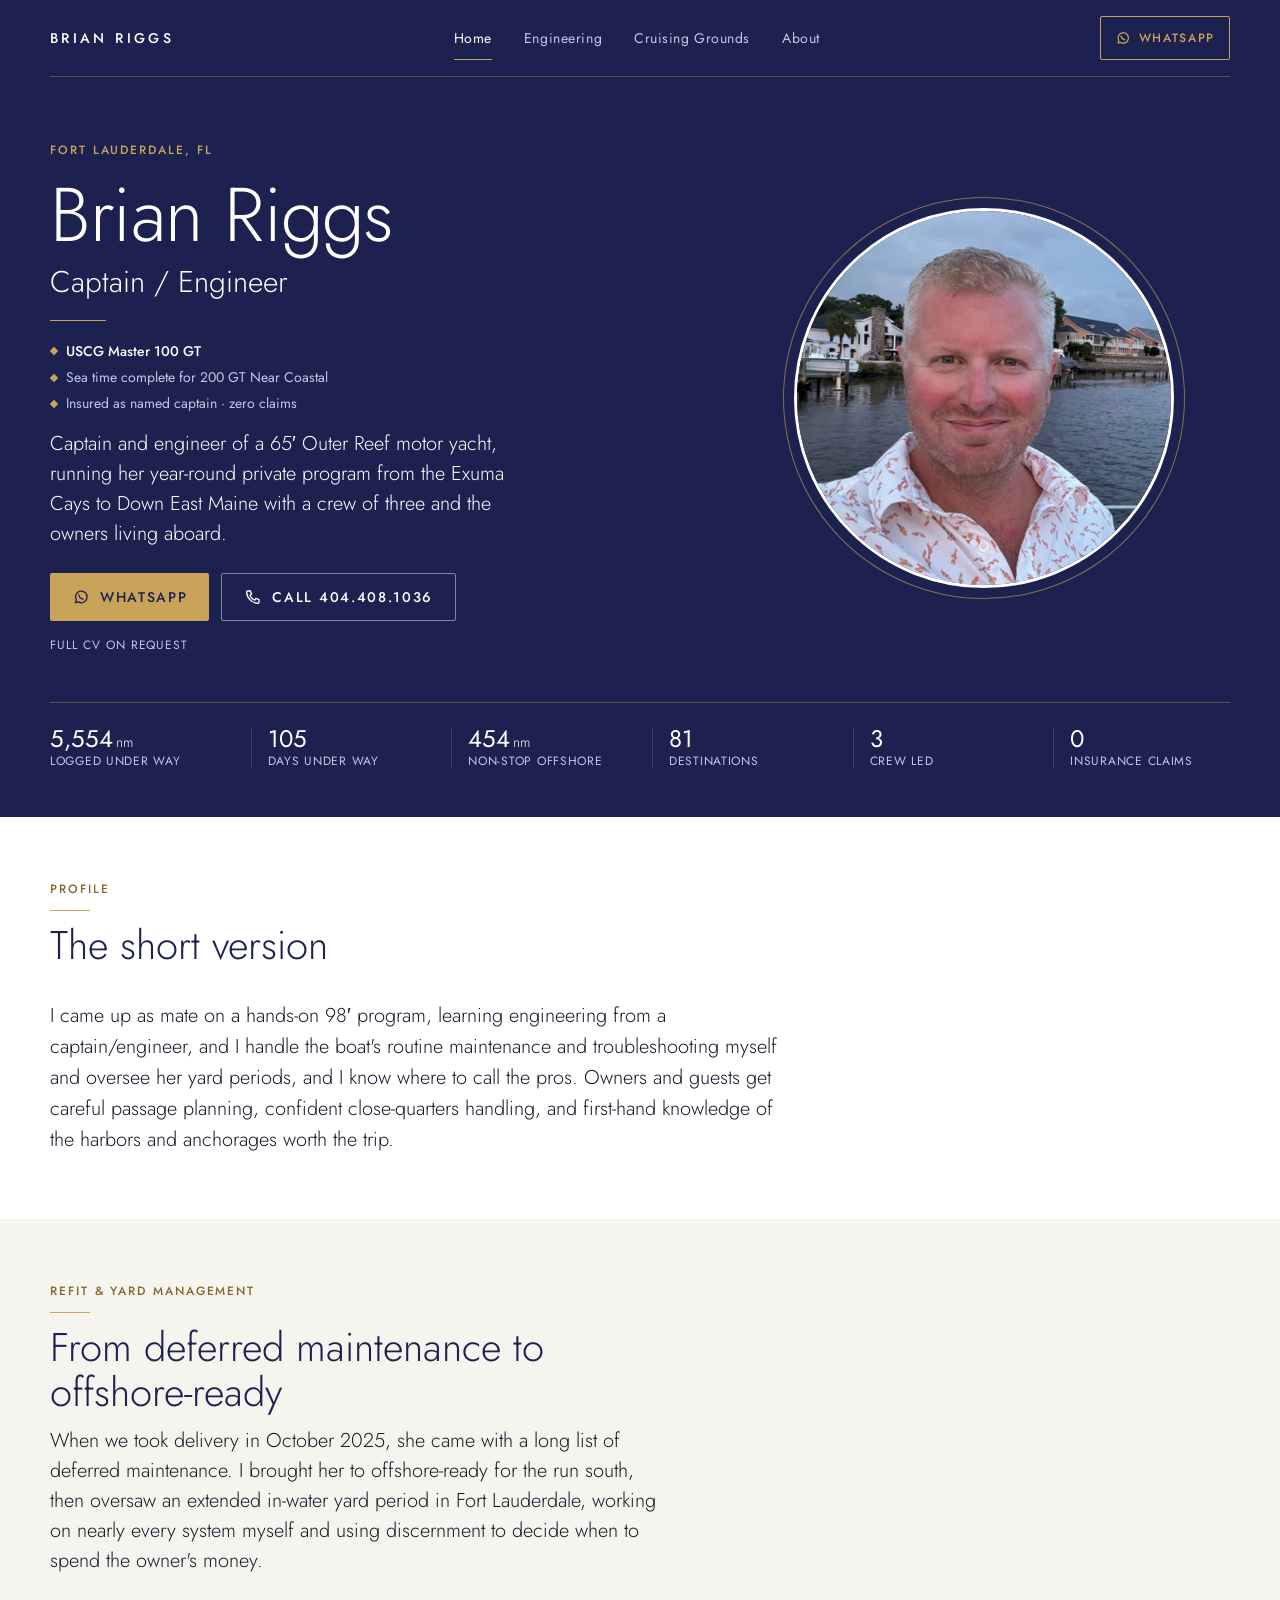
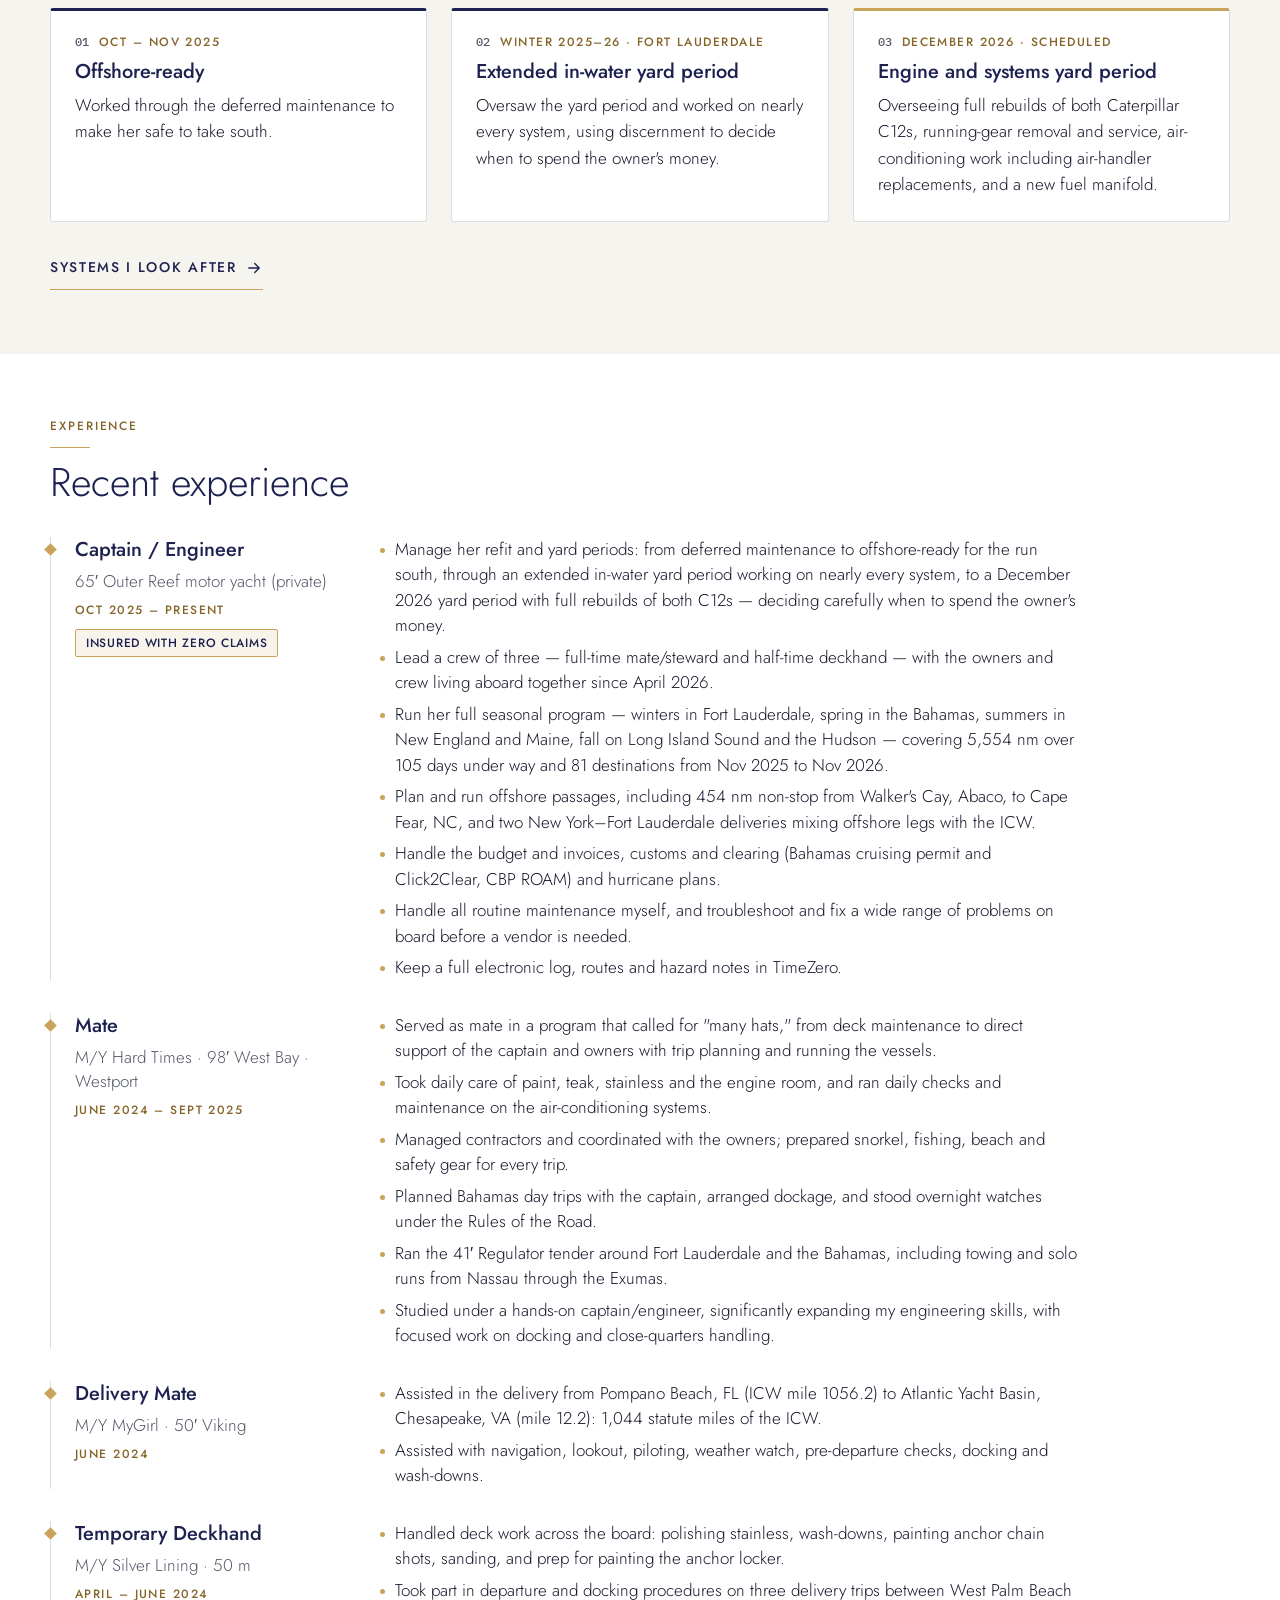
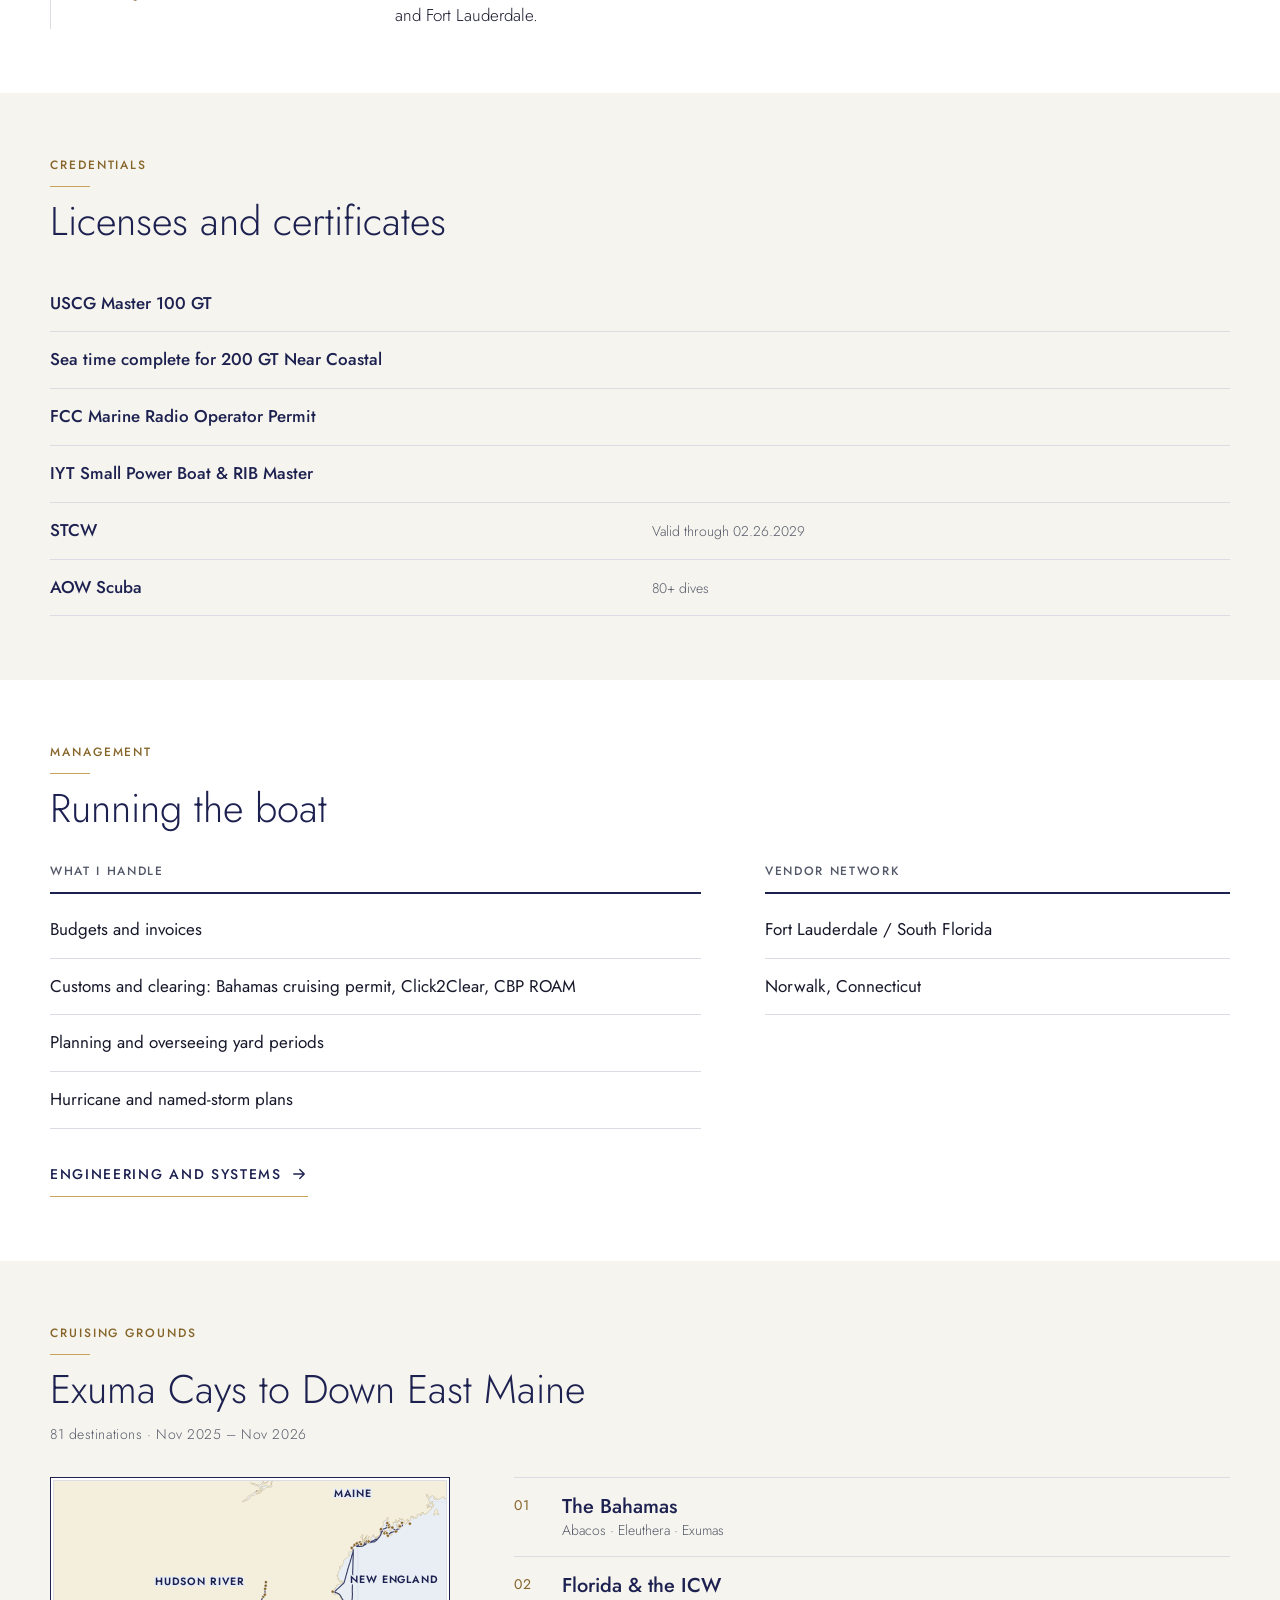
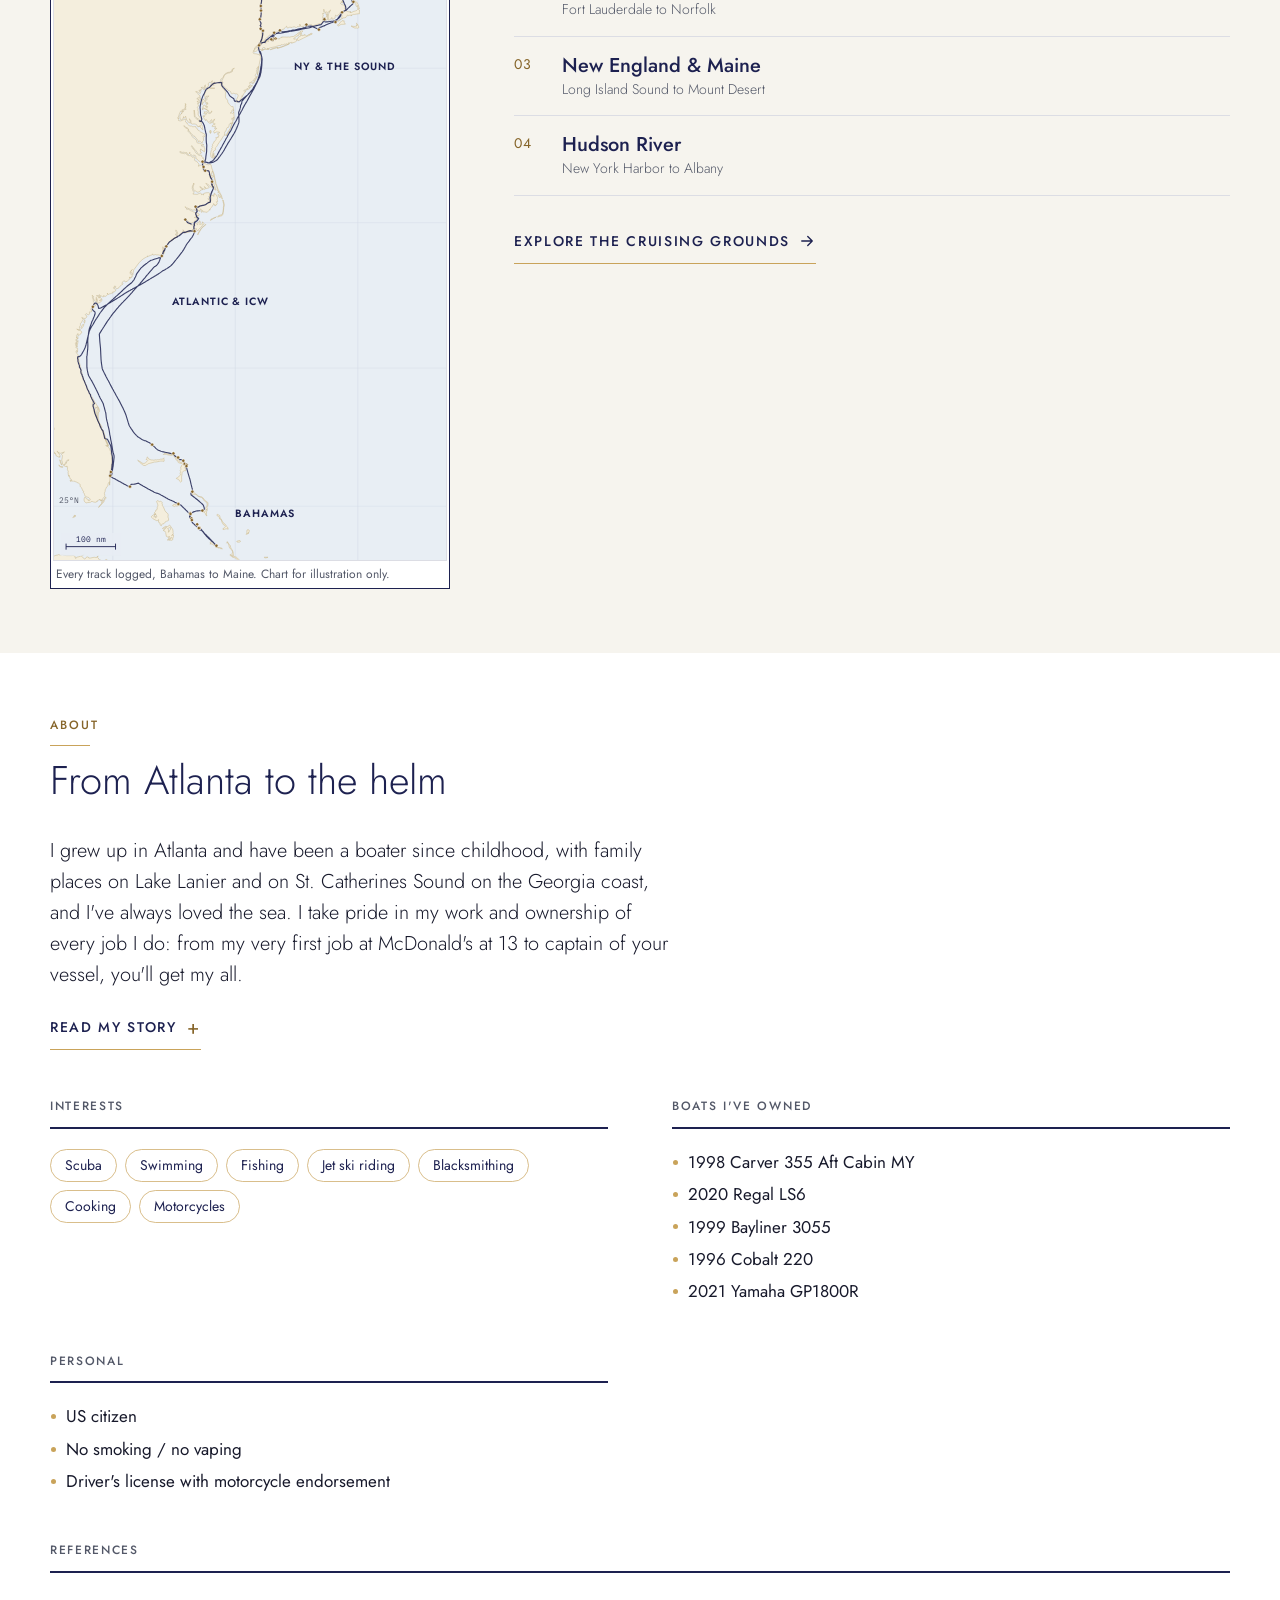
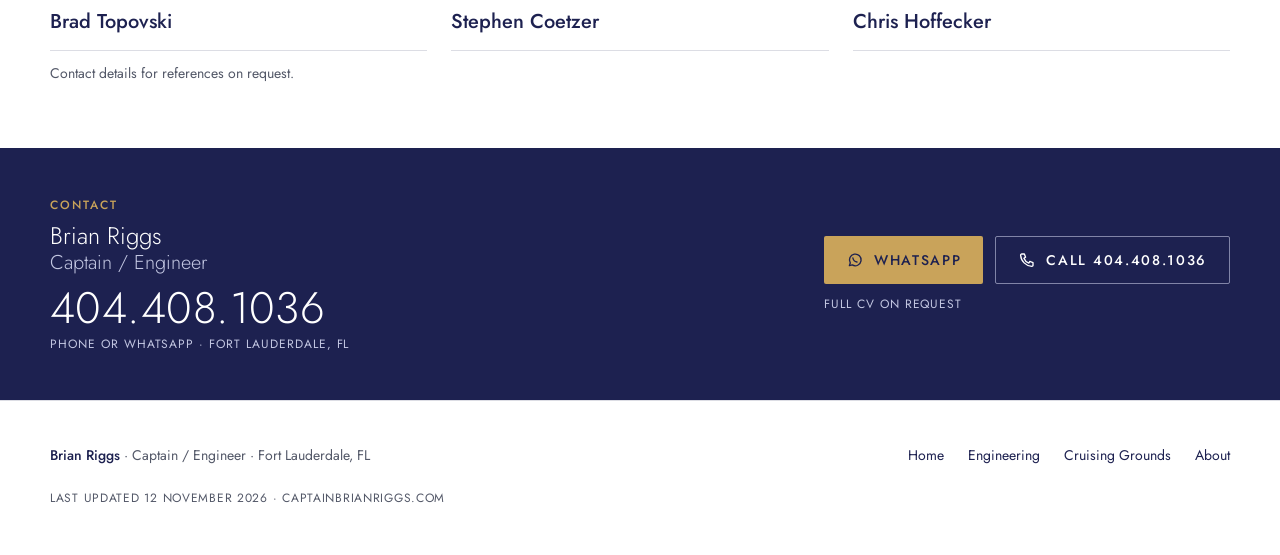
==== commit 12b6b863: "Trip south complete to Fort Lauderdale: 5,554 nm / 105 days" ====
--- a/index.html
+++ b/index.html
@@ -30,14 +30,14 @@
 <link rel="preconnect" href="https://fonts.googleapis.com">
 <link rel="preconnect" href="https://fonts.gstatic.com" crossorigin>
 <link rel="stylesheet" href="https://fonts.googleapis.com/css2?family=Jost:wght@300;400;500;600&amp;family=IBM+Plex+Mono:wght@400;500&amp;display=swap">
-<link rel="stylesheet" href="/assets/site.css?v=1638fb01">
+<link rel="stylesheet" href="/assets/site.css?v=1587ea9b">
 <script type="application/ld+json">
 {
  "@context": "https://schema.org",
  "@type": "ProfilePage",
  "url": "https://captainbrianriggs.com/",
  "name": "Brian Riggs · Captain / Engineer",
- "dateModified": "2026-10-17",
+ "dateModified": "2026-11-12",
  "mainEntity": {
   "@type": "Person",
   "name": "Brian Riggs",
@@ -93,7 +93,7 @@
     </div>
     <div class="hero-portrait"><img src="/assets/img/headshot.jpg" alt="Brian Riggs" width="520" height="520" fetchpriority="high"></div>
   </div>
-  <ul class="figures" aria-label="At a glance"><li><b>4,994<small>nm</small></b><span>logged under way</span></li><li><b>99</b><span>days under way</span></li><li><b>454<small>nm</small></b><span>non-stop offshore</span></li><li><b>81</b><span>destinations</span></li><li><b>3</b><span>crew led</span></li><li><b>0</b><span>insurance claims</span></li></ul>
+  <ul class="figures" aria-label="At a glance"><li><b>5,554<small>nm</small></b><span>logged under way</span></li><li><b>105</b><span>days under way</span></li><li><b>454<small>nm</small></b><span>non-stop offshore</span></li><li><b>81</b><span>destinations</span></li><li><b>3</b><span>crew led</span></li><li><b>0</b><span>insurance claims</span></li></ul>
 </section>
 <section class="section" aria-labelledby="profile-h">
   <div class="section-head"><p class="kicker">Profile</p><h2 class="section-title" id="profile-h">The short version</h2></div>
@@ -123,7 +123,7 @@
       <p class="job-vessel">65′ Outer Reef motor yacht (private)</p>
       <p class="job-when">Oct 2025 – Present</p>
       <span class="badge">Insured with zero claims</span>
-      <ul class="dots"><li>Manage her refit and yard periods: from deferred maintenance to offshore-ready for the run south, through an extended in-water yard period working on nearly every system, to a December 2026 yard period with full rebuilds of both C12s — deciding carefully when to spend the owner&#x27;s money.</li><li>Lead a crew of three — full-time mate/steward and half-time deckhand — with the owners and crew living aboard together since April 2026.</li><li>Run her full seasonal program — winters in Fort Lauderdale, spring in the Bahamas, summers in New England and Maine, fall on Long Island Sound and the Hudson — covering 4,994 nm over 99 days under way and 81 destinations from Nov 2025 to Nov 2026.</li><li>Plan and run offshore passages, including 454 nm non-stop from Walker&#x27;s Cay, Abaco, to Cape Fear, NC, and two New York–Fort Lauderdale deliveries mixing offshore legs with the ICW.</li><li>Handle the budget and invoices, customs and clearing (Bahamas cruising permit and Click2Clear, CBP ROAM) and hurricane plans.</li><li>Handle all routine maintenance myself, and troubleshoot and fix a wide range of problems on board before a vendor is needed.</li><li>Keep a full electronic log, routes and hazard notes in TimeZero.</li></ul>
+      <ul class="dots"><li>Manage her refit and yard periods: from deferred maintenance to offshore-ready for the run south, through an extended in-water yard period working on nearly every system, to a December 2026 yard period with full rebuilds of both C12s — deciding carefully when to spend the owner&#x27;s money.</li><li>Lead a crew of three — full-time mate/steward and half-time deckhand — with the owners and crew living aboard together since April 2026.</li><li>Run her full seasonal program — winters in Fort Lauderdale, spring in the Bahamas, summers in New England and Maine, fall on Long Island Sound and the Hudson — covering 5,554 nm over 105 days under way and 81 destinations from Nov 2025 to Nov 2026.</li><li>Plan and run offshore passages, including 454 nm non-stop from Walker&#x27;s Cay, Abaco, to Cape Fear, NC, and two New York–Fort Lauderdale deliveries mixing offshore legs with the ICW.</li><li>Handle the budget and invoices, customs and clearing (Bahamas cruising permit and Click2Clear, CBP ROAM) and hurricane plans.</li><li>Handle all routine maintenance myself, and troubleshoot and fix a wide range of problems on board before a vendor is needed.</li><li>Keep a full electronic log, routes and hazard notes in TimeZero.</li></ul>
     </li><li class="job">
       <h3 class="job-role">Mate</h3>
       <p class="job-vessel">M/Y Hard Times · 98′ West Bay · Westport</p>
@@ -158,7 +158,7 @@
 </section>
 <section class="section alt" aria-labelledby="cg-h">
   <div class="section-head"><p class="kicker">Cruising grounds</p><h2 class="section-title" id="cg-h">Exuma Cays to Down East Maine</h2><p class="section-lede meta">81 destinations · Nov 2025 – Nov 2026</p></div>
-  <div class="grounds-grid"><figure class="chart"><a class="chart-link" href="/cruising-grounds/" aria-label="Chart of every track logged, Bahamas to Maine: open the cruising grounds"><svg viewBox="0 0 520 901" class="map ov" role="img" aria-label="Chart of every track logged from the Bahamas to Maine, Nov 2025 to Nov 2026, with 81 destinations and the six cruising grounds labelled"><rect class="water" width="520" height="901"/><line class="grat" x1="0" x2="520" y1="829.4" y2="829.4"/><text class="gl" x="6" y="825.4">25°N</text><line class="grat" x1="0" x2="520" y1="646.1" y2="646.1"/><text class="gl" x="6" y="642.1">30°N</text><line class="grat" x1="0" x2="520" y1="453.3" y2="453.3"/><text class="gl" x="6" y="449.3">35°N</text><line class="grat" x1="0" x2="520" y1="248.3" y2="248.3"/><text class="gl" x="6" y="244.3">40°N</text><line class="grat" x1="0" x2="520" y1="27.7" y2="27.7"/><text class="gl" x="6" y="23.7">45°N</text><line class="grat" y1="0" y2="901" x1="78" x2="78"/><text class="gl" x="82" y="14">80°W</text><line class="grat" y1="0" y2="901" x1="240.5" x2="240.5"/><text class="gl" x="244.5" y="14">75°W</text><line class="grat" y1="0" y2="901" x1="403" x2="403"/><text class="gl" x="407" y="14">70°W</text><path class="land" d="M-9.8 911.1l0-925.1 306.7 0-.9 1.2-1.4 1-1.3 1.9-1.5 2.3-2.4 1.7-5.9.8-2.6 1.5-3.5 4-.9 1.5-.6 1.1-1.2.5-1 1.2-2.1.7-2-.1-1.4-.4-.8-1.1-.9-.6-3.5.2-.9-.4-.8-1.1.6 1.7 1.1.8 5.9 1.8 1.6.4 1.3.9.7.9.5 1 .6 1.2.7.8-1.8 1.2-3 0-1.4.4-1.6 2.1-1.1.5-2.4 1.4-1.2.6-1 .8-.9.7-1.3.4-.9.6-.7.9-.6 1-.5 1.6-4.1 2.1-2 2 2.6-.7 5.3-2.4 1.1-.8 1-1.3.2-1.4 1-.5 1.3-1.1 3.5-.8 1.8-1.5 3.9-.2 1.4-.6 1.3-1 2.4-3.2 1.3-.3 2.3-1.8 1.1-1.4 1-.4 3.6-.1 1.1-.2 1.3.3.8-1.3-.6-2.6 0-1.6 1.1-2 .7-.7.5-1.8-.2-1.7.3-1.5.6-1.3.6-.8 5-4.8 1.4-2.1 231.2-.1 0 98.1-.6.8-.5-3 .7-1.2-1.1.4-.3-1.5-.4-1.2.5-1.7-.2-1.6.4-2-1.2-3.6-.8-1 .4-1.7.3-1.3.9-1.3.6-1.4.9-5 .4-1.1 0-4.5-2.8 3.2.2-1.8 2.6-2.9 0-36.9-1.1-.4 1.1-1-.4-1.3-1.6.4-1.1.8.6 1.3.7.8 1 .4.8 1.6-1.3 1.3-1.5 1.8-1.4-.8-1.6-.6-1.6.9 1.9 0 .3 1.3-2.7.8-.4 1.3-1.2.2-.7.9-1.3.7-.3-1.3-.9-2.3-.9.5-4.6 2.8-1 .4-.8-.7-1 1.1-1.4.3.3-1.8-1.1.4-1.9 1.1-1.1-1.5.7-1.1 1.3-.3-.7-.7-1.6-.5-.7-1.2-1.4.4-1.3.2-.7 1.1-.2 2.2-2.4-2.2-.4-2.4-.9-.7-.9-1 0 1.4.5 1.1-1.2.3 1.1.6.6 1.2.7 1 .8 1.1.1 1.6.7 1.2 1.2 2-.1 1.7-1 1-.7-1-.7 1 .3 1.4-2.1-1.1.4 1.8.7 2.9.3-1.9 1.4.3-.1-1.3 1.1 1.6.3-2.5.8.6.7 1.3 1 1.7-1.3 2.1-1.4.3-.5 1-.7.7-2.1 2.7-1.2.7-1.5 0-1 1.1-.9-.8-.1-1.5-.7-1.2-1 1-1-.6.6 1.3-.3 1.5-.4 1.2-1-1.3-.9-1.1.1 1.4.5 1.1-1.2.3-.8-1-1.3-1-1.8 1.4.9 1.7-.2 1.5-.8.7-1.4 0-.1-1.5-1.3.7-1 2.1-1.1-.9.2-3-1.5 2.1.3-2-1.7.1-.4 1.4-1 1 .7 1-.3 1.3-1.2 2.7-.8-.7.2-1.3-.7 1.3-.9-3-.6 1.2-1.4.3 1.4 1.1.3 1.4-.3 1.4-1.2.3-.9 1.6-.8-1-.7-1-.4-1.3 0-2.3-1-1-.6.9-1.1-1.4-.3-1.2-.6 1-.1 1.7-1.1-1.3-.7-1.2-1-.4.9 1.3-.2 1.6-1 .7-1.3-.7-1 1.9-.7.8-.5-3-.8-1-.4 1.4-.1 1.3.5 1.1-.8 1.2-.3-1.7-1.4.7-1.6-.2.8 1.5-.2 2.1.3 1.3.9 1-.4 1.1-3.3-1.9-1.6.2-1.6-1.6-1.9.6-.7-1.6.7-1.2.9.6-.1-1.5.8-.8 1.2.5-.4-1.3-1.6.3-.6 1-.9-.7.3-1.2.9-.9 1.1-3.3-1.3-1.1-.8 1.2-.7 2.5-.6 1.2-.6-1-1.4 1.2-1.8.8-.6.8.3 1.4.9 1.6 0 1.4-1.3.8-1.2 2.4-1.1 2.8-.4 1.2-.7 1 0 1.8 1.1.4-.7 1.6-1.4.6-.3 1.3-1.3.1-.9 1.2.2 1.3-1.2.8-1 .4.9-2.9-2.2 1.8-.1-1.4-1.7.4.3-1.6-.9-.6.9-1.3-1.1.6-.6 1.5-.9.6-.7 1-1.1 4-.4 1.3-1-.8-.3-1.3-.5 1.3 0 1.6-.7-1.6.2-1.3.3-1.3-.1-1.7.9-1.8-1.3 1.4-.6 1.1-.1 1.4-.1 1.6.5 1.2 0 1.5-.5-1.2-.9.5-1.1-.8.2-1.9.6-.9-.7-1-.1-1.3.6-1.6.7-.9-1.3.6-3 5 .5 1.4-.4 2.5.7-1.4-.3 3.1-.9.7-.2-1.2-.3-1.2-.2-2.2-.3-1.1-.2-1.6-.2-1.9 0-1.5.4-1.4.7-.8-1.6.4-.9 1.2-.9 1.1.1 1.3 1.3-.8.6 1.9.3 3.2.1 1.6.3 1.6.3 1.3-.3 1.3-1.1 1.1-.6-1.4-.4-1.3.1-1.4.2-1.2-.6-.9-.5-1-.8.6 1 1-.3 1.5-.8.6-1.4 1.2-.8 1.2 1.6-4.3-1.5 1.4-.3 1.4-.9 1.1 1.6-3.5.3-1.3-1.9 1 .6-1.1-1.6 1-1.1.7-1.1.3-1.7 1.8-1.6 2.4-1 .6.3 1.6-.8.6 1.5.7.3 1.2-.1 1.9-1.4.8-1.5.7-1.1-.7-1 1-.5 1.8.4 1.9.9-.6-1.2 1.6-.4 1.2-1.3.8-1.1 1.1-1.7.5-1 .7-.8 1.1-.6 1.1.4 2.1-1 1.5-.4 1-.6 1.2-.9 2.3-1.3-.6-1.1-.5-.3 1.4-.4 1.3 1.4-.3-.2 1.5-2.1 3.6-.7 1.6-.4 1.7.3 1.8-1.9.4 1.4 1 .6 1 .9 2.9-1.2-1.2.4 1.8 1.9.9-.5 1.1 1.8.1.7 1 0-1.6.7-.7.9.5 1 .4-.4 1.3-.6.9-1.2.3-1.1.8-3.6 1.2-1.6.6-.6 1 1 .5-.5 1.2-.8.8-1.2.7.7.8-1.3-.5-.9 1 .3 2-1.5 0 .7.8-1.2-.3.3 1.2-1.1.8.7.9 1.1-.5.3 1.4 1.1.6.8.7.9-.6 0-1.8 1.4.9 2.4 1.1 1.3 1.1.8 1 .1 1.6 1.2 1.4.8 1.5.7.8.1 1.4.9 1.6-.9.7-.1-1.7-.6-.9-.6 2.4-1.5.4 1.9 2 1.6.1 2 .5.5 1.6.2 1.6-.2 1.2.8 2.3 2.1 1.4 1.3.5 4.1.4-1.7.2 1.7.7 1-.4 1.7-1 2.9-.8 1-.4 1.1-.5 1.2-1.3-.1-1.3.1-1.6-.7-1.1 1.1-.3-1-.6-1.3 1.1-.5-1.1-.2-2.9-.6-1.9-1.3-.9-1.6.4.6 1-1.8-1.1-.7-.7 1-.7 1.6 0 1.6.5 1.2.6.9.9 1.2 1.7 1.1 2 1.2 4.2.5 1-1.2-.4-.3 1.5 1.4.7 0 2.3-.2 2.9-1.3-.3-5.2.9-1.5 0-1 .5-1.1.6-.8 1.1.4-1.6-1.4.5-1.6 0-.9.5-1.2-.8-1.3 2.2-.7.8-1.7.6-2 .3-2.1 1.4.2-2.5 0-3.3-.2-1.4.9-1.1-.4-1.3-1.5 0-1.1 1.2.3 1.1-1.2.4-.8 1.4-1.5.5-.7 1.4-1.1-.9-.9-.8-.6 1.9-.1 2-1.1.9-1.8.8-1.8-.2.8-.8-.5-1.3-.4 1.1-.9.6-2.7 2.5-.5-1-.2-2.9-.1-1.9.1-1.9.4-1.3 1.9-3.5.8-1.7-.9.7-1.1 2-1.6.1-.5.9-.3 1.4-.5 1.2-1.3-.4 0-1.9.6-1.7-.8.9-.9-.5-1-1.1-.1-1.5-.7-1.1-.2 1.6.2 1.7.7.8-.3 1.8-1.3-.5-1 .7 1.2 1.1 0 1.8-.8 1.2.2 1.3.3 2.9-1.1 3.5-.9 1.2-1.6.1-2.2.4-5 1.5-2.5.7-1.4.6.4-1.3-1.2-.6-2.1.1-2.3 1.1-1.6-1.4-.5 1.3-1.2.4-1.1-.4-1 1-2.8.7-1.1-.5-.9-.6.1-1.3-.9-1.1.3 1.1-.1 1.7-.8.9-1.4-.5-1.3.3-1.1 1.1-1-.3-1.4-.7-2.6.2-.8.8-1.1-.4-2-.1-1 .4-1.4.6-1.3-.5-.3-1.9-.9.7-1.1 1.2-.9 1.2-.7 1-1.2-.3-1.1.7-.7.9-.8 1.2-1.1-.7-1.4.3-.8.9-.9.7-.9-.6-.9.8-1 .4-2.5 1.3-1.6.9-1 .5-.6 1-1.4 0-1.2-.1-1 .6-.7 1.1-.6 1.1-1.3.2-1.6 1.9-.7 1.4-1.1.6.4 1.5-.8.7-2 .3-1.3-.6.6-1.7-.2-1.2.7-1.9.3-1.8.5-1.8.1-4.4-.1-1.6-.4-1.5-.7-1.1-1-1-.6-.9.3-1.5-1.1.3.1 1.4.2 1.4.6 1.3 1.2 1.1-.1 2.7.4 3.7 0 1.9-.3 1.7-1.2 3.1-1.3 2.6-.7 1.4-.5 1.7-.5 1.1-1.4 1.4-.7.8.2-2.4-.9.6-.6 1.2-1 .5-.9.8-.2 1.8-.6 1.1-.8.6-.2 1.7-.2 1.3.5.9 1.1.4 2.5.2 3.6 1.1 1.3.8-.1-1.6-.7-1.8.9.5.5 1.8.1 1.4 0 2.9-.2 2-.5 2.2-.6 2.6-.4 2.4-.2 1.4-.2 1.3-.3 2.1-.4 1.9-.3 2.1-.9 5.4.5-6.2.2-2.1.5-1.7.2-1.8-.9.5-.1 1.3-1.3.6.7 1.2-1 1.5-.2 1.8.4 1.5-.6 1.1-.7 1-.7 1.5.8 1.6-.1 1.2-1.1 1.3-1.5 1.3-.3 1.4-1.2.2-1.2 1.3.9 1.4.2 1.4-.7-.7-1.4-1.1-1.5-.3 0 1.6.5 1.1-.2 2-1.2-.4-.7.7-.4 1.2 1 .7.7 1.5-2.9 1.7.7-2-2 .8-.2 1.3-2.1.1-1.4 1 1.3.5 2.2-.5-1 .9-1.2 1.9-1.2.9-1.5 3.2-1.3.3 1 .4-.9 1.6-.8 1.1-.7.9-.6 1.4-1.1 1.1-1.2.8-1.9.7-1.2-.4.2-1.4.4-1.6 1.9-4.2.2-1.6-.7-1.4-1.1-.5-1.5 0-1.1-.4-1.3-.5-1.4.5-1.3.6-.7-.9-.3-1.4-1.1-1-1.1-1.1-1.4-.2-.9-.9-.6-1.1-1.3-.1-3.4-3.9-1-.8-.7-.8-.4-1.3 1.1-2.1-1.3-1.8.4-1.6.9-.6.2-1.5.8-.9.5-1.6.7-1.2 1.2-1.2 1.1-.8 1.9-.8 1.4-.4 1.3-.1 1.2-.6 1-.4 1.4-.8-.1-1.9 1.2-.8 1.4-1.8-1.3.7-1.3.5-.6 1.7-.3 1.3-1.9.8-1.4.7-1.5-.1-2 1-1.1.3-1.2 1.5-1.1.8-.8 2.3-1.9 2.6-1.4.5-.5 1.3 1 1.7.5 1.2-.2 1.5-.7 1.7.5 1.8 1.4 1.5 1.1 2.1 1.1 1.1.9 1.5.7.9.5 1.9-.3 2.2 0 1.8.1 2.2 1 1.5.8.9 1 1.5.1 1.5.5 1.4 1.6 2.3 1.6 1.8 1 .9 1.1.5 1.2-.6 1 5 0 1.9-.4-2.3-1.4.1-.5 1 .6.9-2.3 1.3-.3 1.3 1.4-.5 1.3.6 1.2-.5.4-1.2.3 1.2-.1 1.4.2 2.2.3 1.9-.3 2.8-.4 1.4.2-2.9-.1-1.5-1 1.1-.4 1.5-1.4-.8.5.9-.2 1.2 1.5.5-.4 1.5-.9 1.3-.7 1.8-1.4.3.3-1.2-1.1.7-.7.8-.5 2.5-.8 1.9-1.4.1-.8 1-.7 2.5-.6 1.3-1 .5-.4 1.2 0 1.4-.5 1.3 1.1.4-1.1.7-1.4 1.5-.7 1-.5.8-1 1.8-1.3 1.8-.9 1.1-.8 1.3-1.8 2.5-.8 1.8-.9 1.2-.7 1-1 .9-.3 1.4.8.9-1.1.6-1.5.9-.8 1.8-.3 1.4-.4 1.9-.1 1.3-.2 1.6-.2 1.5-1.3-1-.8-1.4.3-1.6-.7-1 .5-1.8.3-2.1.6-1.5.6-1-.4-1.6 1.3-1-.8-1.5 1.1-1.5-.5-1 .7-.8.9-1.2.2-1.5 1.2-.5.6-.9 1-1.3.4-1.6-.6-1.2 1.4 0 1.9-.3-.4-1.3 1.2-.3.1-1.5-.7-1.1-1.7 0 .8-1 1.8-.6 1-.7-1.3-.5-3-.2-1.5.6-.9.9-1.3-.4.6-.9-.9-.7.9-1.3 1.3-.9 2-2.1-2 .1-1.2-.3 1.1-.7 1.1-1-.8-.7-2.7 0-.8.9-.7-.9.4-1.5 1-.8 1.4-.3 1.2-.6-2-.4-.8-1.1.5-1.8 1-1.8.5-1.6-1 1-1.6 2-1 2.7-.5-1-.7-.9.9-1.3-.1-1.6-1.8 1.6-.5 1.1.7 1.1-.4 1.7-1.7-1.8-1.2-.5-.5-1.1-2-2.4-.4 1.8-1.1-1.3-.9-1.5-.7-1.2-.5-1.2-.5-1.3 1.4.1.4 1.1.5-1.6.8-1 1.4-.6.2-1.5-1.3.2-.9.7-1.4-.2.9-1.5-.6-1.1 1.4.3 1.9-.5.5 1 1.5.7 2 .9 1.9-.7.8-1 .5-1.8-1.2 1.1-1.1 1.3-1.1-.6-1.6-.7.5-1.4-1.4.5.5-1.2-1.6-.2.2-1.6-.7 1.1-1.3-.4-.1-1.5-1.4.9-.9-1.5-.9 1.4 0 1.7-.6-1.6.5-1.3.6-2.4 1.1-1.5 1.2.7.9.7.4 1.2.9.9 1-.5.8-.7-2 0-.5-1.2.1-1.3 1.1-.6 1.6-.8-1.3-.5-.1-1.5-.7 1.2-.8.8 0-1.4-.3-1.3-1.2-.3-.7.8-1.5.3-.7.7.1 1.8-1 .8-.2-2.2.4-2.1.4-1.2.6-1.2.5-1.1.5 1 1.6 1.2 1.5 0 .9-.7.7-1.4-.7-1.2 1.6-1.4 1.4-1.5-1.8.4-1.4-.3-.3 1.3-.9 1.7.3 1.6-1.1-.4.1-1.4-.1-1.7-.2-1.2-.9-1 .5-1.6.7-1.8.6-1.2 1.1-1.2.6-1.5 1.1-.6.4-1.1 1.9-.2 1.9.3 2.3-.1 1.4.1 1.5-.3-2.1-.2-3.3-.2-.9-.6.7-.9 1.3-1.5 1.3-1 2.2.5-.6-1.3.5-1.1.9-1.8-1.6.7-.5 1-2 1.7-1.2 1.3.1-1.5 1.1-2 .6-1.3.5-1.7-1 .6-.6 1-.9.8-1.8-.3-1.8 2.6 1.5.8-1.5 2.7-2 1.2-1 .7-.5-1.3.2-1.8 0-1.5-.8.7-.7 3.4.7 1.2-1.2 1.6-.2-2-.7-1.9-3 .5 1.4.6.6 1.1-1 .9-1.7.2 1.1 2.2-1.6-1-1.4-.6.5 1.2.6 1.1 1 .8-.4 1.3-1-.3-1-.6-1.3-.8-1-.8-1.8.2 1.1.5.7.7.9.9.4 1.1.8.8 1.9 1.3.3 1.2.1 1.3-.9-.7-1.4.5 2.2 1.4 1.2.9-1.4.7-.6.8-1.9-1.4-.8-1.7-1.1 1 1.3.7 1.6 1.5.4 1.3.4 1.8-1.4-.6-.7-1-1.1-.4.7 1 .7 1 .6 1.3-1.4-.4.3 1.2.7.7.2 1.6-1 1-.6 1.2 1 1.2-.3 2.1.6 1.9-.1 2.4 0 1.8.6 1.3 2 2.5.7 1 .6.9 0 1.6-.8 1.3-1.7-.6-.1-1.6-.8-1.1-1.4-.3-2-1.5-1.1-1.3-.3-1.2-.8-6.2-.4-1.1.1 4.1.2 1.9 0 2 .5 1.5 1.2 1.1 1.2 1.1 2.1 1 .4 1 1 1.5.8.9 1.5-.6 1.1.3-.8 1.3.3 1.7.9 1.3.9 1.3.4 1-.7.8.3 1.3.3 1.8-.9-.5-1.4-1.9-1.3-1.2 0-2.4-.6 1-.6 1.1-1-1.1-.5 1.4-.7-1.1-.8-1.6-1.8-1.1-2-.4-2.4.2-1.7-1-.1-1.5-.2-1.9-.4-1.2-.7-.7-1-.7.8 1.8.6 2.2-.1 1.8-.9-.6-1.8-.8-.8-1.6-1.2-1.6-.9-3-.6-1.7-.5 1.5-.9 1.1-1-.6-.1-1.4-.8.6.6.9-.6 1.4-1.2.7-1.1.7-1.7-1.2-.2-1.3-.1-2 .2-1.6.6-1.1 1-.7 1.3-1-1.1.5.3-1 .7-.8 1.5-.3.6-1.7.4-1 1.1-.6 1.6 0-.5-1.5 0-1.4.3-1-.3-1.2.3-1.1-.2-1.2-.8-.6.5 1.1-.2 1.4-.1 1.5-.1 1.8-.8 1.6-1.3.1-.7 1.3-1.2-.5.5 1.1.6 1.1-1.7.7-.2-1.5-1.4.6-.4 1.3-.8 1.1-.3 1.2-.7 2.2-.7 2.1.4 1.9-1.2-1.1.9 1.7.8.9-.8.8 1 .4 1.4.4 2-.5 1.8-1 1.5-.1.9-1 1.2.3.3 1.8-.9.8 1.3 1.9 1.1.4.3 1.4 1.4 1.4 1.1.9 1.6.5 1.8 0 .8.7 1.2.3 1-.7 1 .5 1.2-.2.3 1.6.8.6 1.5 1 .1 1.3.8.8 1.2.3 2 1.9 1.2.4 2.7 1.5 1.4.8.3 1.8-.4 1.6-1.7-1.2-.6.9.7 1.4-.2 2 .6 1.4-.9.7-.6.8.3 1.3-.8.6-1.9-.6-.8-1-.8-1-1.1 1.5-.9-.5-.2-1.3-1.6-2.1-1.4-1.8-1.1-.7-.4-1.3-1.3.3-1.6-2.4-2.7-2-.6-1.6-1.4-1-.7-2.6-.6-1-.9-.7-1.4-.3-.9-1.1-1-.9-1.4-.3 1.1 1.2.8.7.6 1 2.3.6 1.1 1.2 0 2.6.7.9.9.8.9 1.1 1.1 1 .9.9.7 1.7.8 1.3.9.9 1.3.6 1.4.9.9 1.3.7.9.3 1.9.6 1 1.1.5 1.9-.1 1.8 1 1.2.3 1.4.2 1.4.5-1.2.7-1.5.1-.9.7 1.3.4 1 .9 1.1-.8.9.7-.5 1.3 1.1.9-.1 2.1-.1 1.4-.3 1.2-2-1.5-1.5-.5-1-1.9-1 .5.7.7-1.1.4.8 1.4-.6 1.1 1.3.3.6.8-2.6 1.7-1.3.5-1.4-1.8-.7-1.2-2.7-3.6-1.3-.7-.6-.9-.9-1.8-1.6-1.8-.6.9.8.9 1.6 2.7 1.1.7 1.2 1.9 1.5 2.8 2.3 1.6 1.1 1 1.1.7 1.2-.3.9-.5 1 .6-.3 1.4 1 .8 1.7.9-.9 1.2 1.4.4.5 1.4-.5 1.7-1 .8-1.5.2-1.2 1-1.4-1.5-2.7-1.7-.7-1.3-2.1-1.2 0-2.2-.9-1.9-2.4-.2-1 .8-.7-.7-.9-.6-1.3-.6-.9-1.3 0-1.6-.5 1.7-1.2 1.4-1.1-.4-1.2-2.3-2.1.6-.8-.8-1.4-.2-1.3.2-2.1-.5-1.1-.9-.8.9.7.8 2.6.9 2.8 0 .7.9 1.4-1.1 1.3 1 .3 1.1 2 1.1 3.7.3 1.2 1.7 1.4.7 1-1.6.8 1.6.4 1.7-.6 1.6 1 1.1 2.2.5.5 1.1 1.4 1.4.7.9.5 1.5-.6.8-.9.7 1.5-.2 1.4-.9 1.7-.1 1.6.6.8 1.3-.4-1.3.6-1.1-.9-.7.6-1.2 1.4-.1 3.2 1.4 1.5.4 1.5.2 1.4-.9 1.5.9.9 4.3 3.2 8.8.2 1.6 1.4 6.8.5 1.6.2 1.8 1.1 2.6 1.4 4.2 4.9 9.4.4 1.6.9 2.4-1.2-.6-.8-1.4-.2-2.1-.5-1.1-2.2-3-1.4-.4 1.4-.5-.5-1.1-1.2-.4-.3-1.3-.1-2-.4-1.2-.4-1.3-.4-1.3-.8-1.8-.6-.8-.2-3.8-.6-1.5-.5-1.7-.2-1.4-.5-1.4 0-1.7-.5-1.3-.8-2.6-.4-1.3-1.5 4.3.3 2.2 1.2-.7.8.8.1 1.5-1.5.8-.9-.9-.9-1.1-1.3-1.9.4 1.2-.1 1.8.3 1.4 1.2 1.5.6 1.7.8 1 .3-1.3.6-.9-.1 3 1.4 2.3.4 1.1 1.7 4.7.4 1.4.5 1.6-1.6-.6-.8-1.3.1-1.3-.7-1.5-.9-.8-.7-1.5-.1-1.3-1-.8.1 2.4.4 1.4.3 1.1 1 .6-2.4-.5-1.3-.4-1.4-1.7-1-.6-1.2-1.3-2.3-.8.9 1.2 1.1 1 .6 1 1.1.9.7 1.2-.6.8-1.5.3-.8.6-1.8-.9-.4-.9-1.4-1 .7 1.4 1 1.6-.9.8-3.4-1.5-.9-.6-.6-.9-1.7-.8.4 1.3 1.2.7 1.2 1.2 1.6.6-3.3.8-.7 1.4-1.1.7-1 .5-2 .3-1.9-1.7-.8.6-1.4-.7-.5-2.2-.8-1.8.4-2.8.5-1 .6-1.5-.9-1.1.2 1.2-.8 1.4-.8 1.5-.2 3.4.5 1.4.5 1.5.6 1.1.6.9-1.3 2.2 4.4.3 1.2.2 1.1-.6 1.6-.7 1.8-.4 1.1.7.1 1.3 1-.5 2 .8-.6-1.3.8-.6 2.8-.9 3.2-.2 1.6.6.6 1.3-1.3 1.3 1.1-.4-.3 1.7-1.3.7.7.9.4 1.1-1.1 1.3-1.2-.3 1.1.9 1.1.4.4 1 0 1.4-1.4.5-1-.4.6 1.4 1.7-.3 1.7-2.3.1-1.4 0-4.9 1.4-1.1 1.5 1 1.1.5-.5-1-.6-.9 1.9 0-.7-.8.3-1.5 1.2.8.9 1.2 1.6 2.5.5 1.4-.1 1.5-.4 1.2.5 1.1.2 1.4-1.7.3 1.1 2.2-.5 1.3-.9.4-.4 1.2-1.5 0 .6-.9-1.4-.1-.7-1.7-.3 1.3-1.9 3-.8.9-1 1.1-.4 1.2-.4 1.2-.7-.9-.7 1.5-1.3 1.3-.8.8-2.5.1-.9-.9-.7 1-1.4-.8-.7-1.5-1 .5.4 1.1-.7.9-.7-.8.2-1.3-.2-1.8-.8-1-.7 2.4-1.4.2.7.9-1.2-.6-.8-1.1-.7-1-.6-1.6.6-1.1 1.6.2 1.1-1.4-1.7.2-1.4-.5-1.6.3-1.3.8 1 .8-.2 1.5.7.7.4 1.2-1.3.7-.6-1.6-.9.6-2.7.2-1.4-1-2.4-.6-2.4-1.1-1.6-.4-1.8-1.5.6 1.2.7.7.9.7.2 1.2 1.1-.5 1.4.3 1.3.8.9.8 2.5.8 2.1 1.2 2.7.7 2.9.9 1 .9.6.9-.4 1-1.1.5-1.5-.3 1 .8-1.3.2-1.2.8-1.3.3-.8.6 1.7.2 1.1.6.5-1.1.5 1.1-.8 1.8-1.1.4-.9 1.5-1.4.8-1.3 1.4-1.3.5-1.4.1-2.1-.8-.9-.8-1.4-1.7-1.7-.7-1.5-2.2-1.2-.5 1.5 2.2.7.8 1.1 2.4 1.2 1.6 1.4.6 1.4.3 1.6.5 1.1.8 1.9-.3 1.1-1.1 1.2-1 1.3.5.8.8 1.3.8-.9-1.9 1-.8 1.1.4.6-1 .5-1.8 1.1.4-.2 1.3.7 1.2-1 .7-.7.7 1 .5 1.5-.5 1.3-.8.8-.8-.7-1.4 1.4 1 1.3 1.2-.8 1.1-1.3.1-.4 1.1-.3 1.4-1.3.6-.8 1-1.9 2-.8.8-.4 1.3-1.7-.1-.7-1.2-.6-1.8-.5 3.2-1.2.4-.3-1.8-.6-1.3-1.5.6-1.3 1.3 1.2-.3.9.9-6.1-.1-1 .7-4.7 1.4-1.2-1.8-.8-1.2.2 1.2-.1 1.5-1.5.1-.8 1.6-1.8 2.2-1.3.6-.8.6-1.2-.5-1.5-.5 2-1.6-1.2-2.8-.5-1.5-1.3-.5.2 2 1.1.7.4 1.1-.4 1.4-1.3-.1-.2 1.3 1.3.8.7.8-.3 1.1-2.2.7-2.6 1.4-4.3 3.6-2 2.4-1.8 2.7-1 1-1 1.8-.7 1.5-.8 5-.6 2.1-1 1 .3-1 .4-1.7-.3-3.1-.3-2.6-.6-1.8.1 3.9.1 1.5 0 2-.7 2-1.1 1.8-1.4.5-3-.9-2.3 0-1.3-.4-2.7.6-.9-.5-.4-1.1-.3 1.2-2.8 1-2.8 1.1-1.4-.3.8.7-1.3.4-1.3.6-3.5 2.1-3.4 2.9-2.2 2.4-3.1 4.2-3.4 4.6-.7 1.6-.8 5.2-.6-1-.4-1.3-1.8-.2.1-1.3.8-1.8 1.2-1.4-2.4 2.5-.6 1.6.1 1.5 1.4 1.1 1.2.3.3 1.9-.7 1.4-1-.5.1 1.3-1.4-.5-1.4-.2 1 .7.5 1.1-1.9 1.2-.9 1.2-1.1 1.3-1.5.2-1 .6-.6-1.2-1-.5-1 .7-1 .7-.8 1.7.6 1.6.7-.8-1.7 1.7-.7.7-1.1.5-.7.8-1.1 1.6-1.7 1-1.6.5-1.1-1.1-.5-1.1.7-1-2-.4.2 1.5-.4 1.2-.9-.6.4 1 1.7.7.9.9-.2 1.7-1.9 1.3-2 0 .4 1.3-2.1.6-1.4.5-1.6.4-.9.6-.7-.8-1-1.1.8 1.6-.5 1-2.7 1.9-1.5-.3-.6-1-.3 1.8-1.3-.1-.8-.7-1.5-.3-1.1-1-.7-.8.2 1.3-2.9 0-1.4.2 3.3 1.1 1.2-.2 1.3.5-1.4.6-1.7.5 3 .2 1.2 1.1-1.5 1.3-.9.6-.4 1 1.4-.4 1.1-1 .9-.7-.4 2-.6 1-2.7 1.7-2.3.7-.6-1.2.5-3.5-1.2.6.5-3-1.1-.7.1 1.5 0 2.6.5 1.3-.9.5-2.1-1.9-.8-2.2-.5-1.4.5-1.5-1.1-.5-.7-1.3.2 1.7 0 1.6.5 1.3.6 1.4 0 1.9.7 1.1 1 1.8 1.4.2.7 1.1-.8 1.3-1 1.5-2.7 1.7.2-1.4 1.2-2.4-.1-1.4-.4 1.3-1 1.7-.4 1.2-1.7 2.4-.2 1.5 1.4.4-.2 1.5-1.5 1.2-.7-.9-1.1.7.3 1.7-.4 1.3-1.2.5-1.9-.7-1-.9-1.4 1.5 1.3.8.9.8 0 1.4-1 1.3-.8.7-1.8 0-1.9-.7-1.1-.7.3 1.1 1.9 1.1-1.4 2-.6 1.2-1.4 2.4-.9.7.3 1.1-.2 1.4-1.3 1.8.6 1.9.7 1.5-3.3-.1-1.4-.8 1.4 1.5 1.5.4 1.8.3 1.4 1 .5 1.1-.6 1.5-1.9 1.5-.7 1-1.4.4-.2-2.4-1.3.6.2 1.5-1.3.7.8 1.2.7.7.6-.8 0 3-1.3-1.6-.8-.7 1 1.8.1 1.4-2.1.6 1.8.6-.9 1.9-.5 1.3.5 1-1.3.2.6.8.1 1.3.6 1-.3 1.8.9 1.1 1.3.2-.1 1.9-.2 3.2-.7-1.3-.5-1.1-.6 1.2.2 1.9 1.4 1.1.6 1.1.7.8 0 1.7.7 1-.2 1.7 0 1.5 1 4.2 1.2 5.1 1.3 4.8-.3 1.2 1 1.5.3 2.4.5 1.9.5 1.1.4 1.5.7 1.6.4 1.5 1.3 3 2.2 5.3 2.1 4.8 1.4 3.1 1.1 1.8.2 1.3 1 .8.5 1.4 4.3 7.5 2.1 3.3 1.7 2.5 2 3.4.8 2.4 0 1.5-.8.8-.8.9-.2 3.8 0 1.5.2 2 .7 3.8.4 1 .8 2.2 2.6 4 0 1.6-.7-1.5-1.3-1.7-.2-1.4-2-3.4-.9-3-.4-1.5.1-6.4 1-4.7 0-1.5-.3-1.4-.4-.9-1.3-.3-.8.8-2.4-.3-1-.9 0-2 .7-.8.2-1.4-1.4-.5-1.2-1-.1 3.1.5.9.7 2.4.2 2.3.8 3.5.9 2.9 1 2 5.4 12.5 5.3 11.6 1.1 5.5 4.8 11.7-2-.9-.9-.5.3 1 1.6.2 1.5 1.4 1 .9.4 1.1.8 1.6.6 2 .7 1.3-.6 1 .7 1.1 1.1 3.8-.5 1.5.6 2 .1 4.7-.7 1.1-.3 4.9-.4 1.6 0 1.9-.1 1.3-.8 5.4-.4 1.1 0 1.5-.5 10.6-.2-1.5.2-1.7-.1-1.4-1.5 1.6-.6 2.2 0 1.6-.8.8-1 .7-.9 2.4-.9.9-.1 2.5-.7 1.4-.4 1.3.5 1.1-.4 1.4 1 .8-1.3 1.5-1.4 1.7-.9 1.5.2 1.6-1.2-.7-1.5.2 1.3.4.5 1.3-.9-1.2-1.1.2-.7-.7.4-.9-1.7 0-.8.8-.5 1.3-1.4-.1-.3 1.2-1.7.5-1.4-.2-1.3-.3-1.5-.6-1.4.2-.8.9-1.9.1-2.4.3-1.5.4-2.1-1.6-.4-1.1-.4-1.1.4-2.6.5-1.1 1.2.3 1.1 1.7 3 1.4-.7.8 1.3.2 1.3-.6.1-1.4-1.9-2-1.7-.5-2-.7-1.5-1.2-.4-1.5-.6-1.7-1-1.2.4-1.3-.9-.5-.9-2.2-.6-1.2-.5-1.2-1-.7-1-1.4.6-1.4-.8-1.2-.8-.7-1.2-.7-1.3-.4-.8-.9-1.5-.4-1.2-.6-1.1.4-.9-1-1 .5-1.3-.5-.5 1-.9-.5-.4-1.3 1.3.4 1.2-.8-1.1-.4-1-.8-.7-1.5-1.1-3.5-.2 1.5-.8-2.6-.3-2.9.3-1.2-1.1-2.1.2-2.7-.3-1.2-.7-1.2-.4 1.3-1.1-.4-1.8-.9-1-.6 1.1-.5 1.2-.8.8-.9.7-1 .2-1.4 1.5-1.4.8-.8 1-.7-1.1.3-1.2.3-1.7 1.6-1.4 3.5-1 .5-1.4.2-.9-.5-.2-1.6-.1-1.6-.6-1.3-.1-1.3.8-4.3 0-1.7-1.3-1.1.6-1 1.7-1 1.1-.5.5-1.1-1.3.8-1.3.3-1.1.4-1.3.5-1.7-.5-1.2-.4-.6-1.1-1.1-.8.5 1 .9 1.2 1 .5.4 1.1 1 1.8.2 1.6-.5 1.2-.3-1.4-.7.8-1.3-.3-1-.7-1.5-.7-.9-3.1-.9-1 .5 1.5-.8-.7-2.9-5.9-.4-1.3-.7-1.5-.1-1.6-.9-.5-.9-1.5.5-1.1-.5-1.4-.4-1.8-1.2-.8-1.1-1-1.3-.2-.6-1.3 1 .5.9-.9-.6-.9 1.6.7-.8-.8 1.4-.5.7-.8-1.6.5 1-.7.8-1.6.7-1.5.9-.8.8-1 .7-1.1 1-1 1.3-1.5.3-1.4-.7-1.5-.3-1.6-.9-.5-1.1.9-.1 1.9-1 1.2-.7-.7.1-2.8-.7-1.3-1.9-.3-.2-1.3-1-.7-1.3-.8.5 1.2-.5 1.1 1.6.3-1.9.8.7 1.1 1.2.8 1.2.5 1.5-.2-1.5.8.3 1.2-.6 1.4-.5 1.6.1 1.3-.9.7-1-.5-.5-1.1 0-23.8.5-1.1.7-1.2.1-2 .3-1.6.1-3.2.2-1.5.3-1.1-.1-1.7-.8-1-.7-.8.9-.6.8 1-.2-1.5.2-1.8-.4-1-1.3-.4-.6 224.4zM340.6 202.8l.6-.9 1.4.6-.8 1.1-1.5.3-2.6 1.3-2.6 1.1-2.3 1.2-1.9.9-3.2 1.6-1.8.9-1.1.6-1.2.3-.5-1.3-1.3.4.2 1.2-1.6 1.2-2 .8-3.3 1.1.8-.7-1.5-.7-1.3 1.1-2-.3-.2 1.3-1.4.6-1.1-.5-1.1.6-2.1-.3-.7.8-1.7.3-1.5-.3-.5 1.1-2.2 0-1.6.5-1.8.5-1.7.8-4.4.8-1.8.3-2.1 1-1.3.5-1-.7-.4 1 3.2.1-3.2.5-1.4-.1-2 0-2.7 1.3-1.4.5 2.9-1.6 2-.9.6-.9-1-.7-1-.4-1.2.4-.8.6.5 1.8-1.6-.1-2.1.7-.4-1.2-1.2-1 .6-1.3.2-1.2.8-1 1-1 1-2.1 1.4-.3 2-.7 1.5.2.7.9-.2-1.7.7-1 .6 1 .7-1-1.1-.4.5-1 1.5.4.6 1.5 0-1.9.7-1.4 2.2-.7 1.4-.1-.5 1 .9.7 1.3-.2-.5-1.5.8-.8.6.9 1.2.5 1.5.2-.6-1.1-1-.6 1.8.3 1.9.3 1.1.5 1.3.2 1.4-.5 1-1.1 1.1-1.2.3 1.1.6-.9 2.5.1 3.6.1 2.2-.2 1.6.2 2.7-.7 2.3-.1 2.8-1.8 2.3-1.4.8-1.2 2-1 .8-1 2.3-1.3 1.4.2-.5 1.3-.9.6-1.8 0-2.2 2.1.7.8-1.3.7-.1 1.6-1.1-.5-.9.6-1.3.6-.9 1.4-1.2.6-.8.9 1.3.4 1.4-.4 1.3.5 1.5-.5.4-1.5 1.8-1.2.7-1 1.3-.2-.2-1.4 1 .5 1.1.8.8-1.2 1.9.9.2-1.6 1.9 1.2 1 .6 1.3-.6 1.2-1 1.7-.2.5-1.2.8.7zM-9.8 911.1l0-11.9 2.7-.3 1.4-.3 1.4-.8 1.3-.8 1.3-.6 1-.8 1.8-.5 1.5-.6 2.2-.4 1.1-.5 2.2.6 1.6-.3 1.6-.3 2.2.9 3 .4 1.7 0 5.1 0 1.8-.2 1.5.2.8.6.8 1.2-.2 1.4 1.2.5.3-1.1.9-.6 2.7-.5 1.6-.7 1.5-.3 1.7-.8 2.3-1.4-1.8 1.2-1.8 1.1 1.1 1 1.7 2.2 1.2.6 1.2-.5.7-.9.5-1 1.2-.3 1.3.3.7 1.3 2-.1 5.2-1 2.2.3 1.5-.4.8-1.2.7-.8-.8 2.3.8.7 1.3 2.3 1.2.5 1.3.2 1.2.9 1 .6 1.8 0 .9.5 1 .5 1.7.2 2.9-1 2 0 1.5.1 1.2.3.7 1.3 1.3.9 1.1.3 1.8-1 2-.5-.7 1-1.5 1.2.9 1 1.6.2 2.5 1.6 1.8-.3.7 2.3zM243.7 875.5l1.7-.5 1.6.2.4 1.1-1.2.7-1.2.2-2-.2-.6-1.1 1.3-.4zM273.1 13l2.5-.7-.5 1-1.1 1.1-.8.8-1.2.3-1.6.6-2 .1-.8-.9.4-1.2 1.1-.6 2.5.2 1.4-.6zM37.3 589.2l1-.9 1.5.2-.7 1.5-.6 1.1-.7.8-.8 1.7-1.3-.9.4-1.1.5-.8.5-1.1zM211.1 367.7l.3-1.3-.3-1.4 0-1.6.5-1.9 1.2.4-.8 1.2 0 1.5 1.2.5.9-.7-.6 1.4-1.4 1.3-.8 1.1zM275.2 214.3l-1.3 2.4-.9 1.6-.4-1.2.9-2 1.5-3.2.7-.9-.4 1.3-.3 1.3zM94.7 911.1l-.8-.7-1.1-1.1-.6-.8-.9-.7-1.4.3.9-.9 2.8 2.2 2.2 1 1 .7zM263.6 909.9l-2.1-3.2 1.2-.6 1.5.6 1.4.3.8.8.3 1.2.9.4 1.8.3 3.1.7-.8.7-6.1 0-1.8 0zM214.6 881.4l.5 1.2 1.1.9 2.8 1-1.2.3-1.4-.8-1.7-.1-.3-1.1-1.2-1-2.2-1.2-1.2-.9-1.4-.4-1.6.1.9-.5-.4-1.2.3-1.2 1.4.5 1.3.7 2.4 2.7 1.5.9zM245.1 901.2l.6 1.3.3 2.4-1.1-1-1.6-2.3-.4-1.5-1.4-1.8-4.4-1.3-1.2-.9-2.3-1.5.2-1.4 1.4 1 .6 1.2.9.8 1.3.3-1.8-2.6-.1-1.5.6-1.3.1-1.4-.6-1.7-.9-.9-1.2-1.1-.8-1-.7-1.2-.5-2.2-.7-1.7-.8-1.5-.7-.9-.9.9.6-1 .3-1.1 2.4 3.6 1 .9.6.9.7 3 .9 1.3 1.9 3.7.4 1.5 0 1.5.2 1.8.6 1 .9.6 2.7 1.1 1.2 1 2.1 2.3zM257.8 864.3l-.7 1.8-2.3.6.6-.9.4-1.1 0-2.3.3-1.4 1.2-.6 1.3.5.5 1-.3 1.5-1.3 2.4.3-1.5zM29 842.3l-.8.8-1 .5-2.4.7 1.1-1 1.1-.3-.4-1.2 1.4.6-.4-1.2 1.4 1.1zM230.3 857.3l.8 2.6-1.5-.5-1.4 0-1.6.3-1 .8-1.6-.5.3-1.1 1.2-.4.9-1 1-1-.9-1.7-1.6-.7-1.8-2.9-.8-1.9-.3-1.6-.6-.9-1.9-.6 0-1.7-2.1-2-.9-.4-.5-1.1.7-.9 1.9 1 1.1.5.7 2.8.5 1 1 1.1.4 1.1 1 1.6 1.7 2.7 1.9 1.1 1.4 2.3 2 2zM160 829.7l-1.2-.4-1.5-.6 1-1.3 1.3-.4 1.1-.4 1.8 0 1.4-.3 1.8.7 1.3.3-3.9 2-1.7-.5-1.1 1zM67.5 820.5l-1 1.5-.3 1.4-2.5 2.9-1 .5-.6 1.2-1 .8-1.2 1.6-.7.7.7-2 1-.5 1.2-1.6.9-1 .4-1-.3-1.3 1.5.4.6-1.6 1.2-1.3.2-1.3.7-1.3 1.3-1.5.3 1-.3 1.1-1.1 1.3zM65.4 730.7l-.7-1.3-.9-2.8 1.2 2.5 1.2 2.3.5 1.3.2 1.6 5.7 15.6-1-1-.3-1.5-2-4.3-.7-1.1-.6-1.8-1.3-5.6-.6-1.1-.3-1.6-.4-1.2zM225 425.6l.7 2.9.1 1.6-.6 3.1-.7 6.7-.8 3.1-.9 1-2.6.6-1.9.7-1.1.6.4-1 .6-.9 2.4-.8 2.3-.8.8-.7.1-1.7.5-1.9.1-1.5.4-1.5-.1-2.1.4-1.8.1-1.4-.2-1.6-.8-3-.6-2.1 1.1.5.3 2zM235.5 323.4l1.3-3 .7-.9-.3 1.1-1.2 2.4-1 2.8-.6 2.5-1.3 1.7-2.8 5.3-.4 1.1-.8 1-.9.5-.7-.7 1.4 0-.6-1 .8-.6.8-.9.7-1.6.8-1.4.9-1 .8-1.6.9-1.4.4-1.6 1.1-2.7zM268.9 221.3l1.4-.7.3 1.2.6.8-1.5 2.1-1 .9-1.6.6-1.5.7-.3-1.1.5-1.1.7-1.3.3-1.8 1.2-.5zM401.2 188.6l1.2 1 .5 1.2.9 1.8.6 1.1-.4 1.1-1 .5-1.4-.3-1.8.1-1.3-.2-3.1-1.6-1.4-1 1.1.3 2.7.3 1.8 0 1.8-.6 1-1-1.3.6.5-1.5-.4-1.8zM384.3 187.1l.9.6 1.3 2.2-5.2.3-1.8.6-1.7 1.6-1.3-.6-.6-.9 1.7-.6.9-.8 1.3-2.1.8-.5 1-1.1 1.7-.7.6.9.6-.9.8.9-1 1.1zM505 40.2l.3-1.2.9-1.6 1.1-.4 1.1.9.7.8-.6.9.5 1.4.3 1.2.7 1.5.6 1-1.3.3-.4-1.4-1.3-.4-1.9.6-.8.9-.4 1.1-.8-1.1.4-1.2.2-1.5.6-1zM277.7 2.3l.2-1.5.7-.8 2.2-2.5 1.4-1.1 1.3-.6 2.9-.5-.8 1.5-.8.9-1.5 2.9-.7.8-.8.6-1.7.5-2 0zM289.2-5.1l.9.9-.9 2.9-.2 1.5-.6.9-.4 1.3 0 2.6-1 1.1-.7.9-4.1-.7-2.5-.1-1.8.8-2.5.9-1.4-.3 2.4-2.2 1.3-1.5 1.7-.5 2.8-.8 1.5-1.5.7-1 .8-1.5 2.8-2.6.7-.8zM413.7 75.3l-.7 2.3-.2 1.2-.6.8-.5-1.3 1-1.7.8-1.9zM448.3 69.3l.2 1.9-1.1 1.3-.9-.7.3-1.5.9-1.1zM441.6 66.6l-1.3 1-1.5-.4-1.3 1.3.3-1.6 1.3-1 1.1-.8 1.4.6zM455.3 65.9l-.4 1.3-1.3-.5-1.5.3-.6-1 1.2-.7 1.4.1 1.2.5zM503.7 32.8l-.9.9.3 1.5-1.1-.4-.9-1.2.9-.8.4-1.6.6-1.1 1.1 1.2-.4 1.5zM501.7 29.5l-.4 1.1-1-.5-.3-1.4.8-1 1.2-1.3.3 1.3-.6 1.8zM67.5 901l1.7-.8 1.3.3 0 1.5-3.3-.6zM219.3 884.2l2.4.5 1.2.7.6.8-1.2-.4-1.4-.2-1.2-.5zM146.9 858.5l-2.2 1.1-.9-.7.7-.7 2.7-1.7 1.1-.5 1.1.3-1 .4-1.2 1.3zM55.9 699l1.2-.7 1 1.1-1.2 3.5-.3 1.3-.2 4.6-.1 1.4.6 1.3-1.7-4-.5-1.4-.4-3-.3-1.8.9-1 1-1.3zM161.5 473.1l1.9-1-3.1 2.3-1.5.5-3.4 3 1.3-1.9 4.2-2.8zM178.8 465.3l5.4-.8 1.6.4-3.8 0-9.8 2.2 1.6-1 5-.8zM207.8 330.8l.8 1.4-.4 2.1-.9-.7.2 1.3-.6-1.1-.6-1.6 1.6-.2-1.1-.9.7-.7zM261.3 271.7l1.9-.7-1 1.6-.9 1-1.1.6-1.7-1.4 1 .6 1.4-1.3zM297.2 221.1l-2.1.2-2.2.7-6.1 1.8 4.3-1.9 1.4-.4 1.4-.4 1.3-.3 1.5-.2zM309.4 217l1.5-.6 1.7-.8-.8.7-3.5 1.6-2.6 1.1-1.5.6-3.5 1.2-3.1.9-1.8.1 1.4-.3 1.2-.4 1.4-.6 2.3-.6 2.1-.7 2.9-1.4 1.2-.4 1.1-.4zM352.3 196.9l.5 1.6-.8.6-1.4-.2.5-1.4.5-1.2zM276.6 9.4l1.1.5-1.4.8-1.7 0-.8-1 1.9-.9.9.6zM40.3 582.9l.3-1.1.6 1.6-.2 1.7-.7 1.7-.3-1.3-.3-1.3.6-1.3zM326.9 201.7l1.2.3.8 1.1-1.3.4-1.6-.3.9-1.5zM379.5 183.5l1.5 0-1.3.8-1.3.7-1.1 1.2-1.4.2 1-.9 2-1.6zM283.9 897.3l-3 .6-1.4 0-.6-1 2.5.2 1.8-.2zM8.8 776.7l1.7.1 1.6.4-1.4.8-3.1-1.1-.8-1.3-.3-1.1.8.9.9 1zM8.6 772.2l-.4-2-.6-1.2-.3-1.1 1.6.9.1 2.1.8 1.6.5 2.4-1.3-2zM30 615.7l-.1-1.6 0-2.1 1.6-1.3.2-1.2.1 1.7-.2 1.2-.5 2.5-.4 1 .2 1.7-.5 1.1-.4-3zM199.6 456.7l.8-.7 1-.5-.6 1.1-.9.5-1.7 1.8-1.3.8-1.7 2-4.1 6.8-.4 1 .3-1.9 3.7-6.1 3.4-3.6 1.4-.9zM208.3 448.4l1.6-.1 1.8-1.2 2.8-1.1.9-.6-.8.8-3.6 1.7-3.5 2.4.5-.9zM217.3 416.4l1.3-.4.9 1.4 1.1 1.5-.4 1.3-1.4-.9-.3-1.4-1-1.1zM268.7 260.4l.4-1 .7-.8-1 2.4-.6 1.5-1.2 2.1-1.5 2.6-.8 1.3.4-2.2 2.7-4.7.9-1.2zM358.9 181.4l-.2 1.9-.3 1.4-.7.8-.1-1.6.1-1.8.6-1.5.6.8zM361.2 180.4l.4-1.7.5-.9 1.2-.8-.3 2.4 0 3.2-.3 1.3-1.5.8-1.2.6-.8.6.9-1.5-.2-1.3.5-.9.2-1.3zM440.4 68.9l2.1.6-.1 1.4-.9.9-1.8-.7.1-1.4-1.4-.8.8-.8 1.2.8zM447.1 61.5l.9 1-.1 1.3-1.3.5 1.2 1-1.3.9-1.8-.5.2-1.5.7-.8-.2-1.4.9-.9zM525.5 55.8l-.3 2.2-1.8 2.5-.6 1.4.9-3.3 1-1.4.4-1zM460.1 54l1.8 3.1.4 1.3-.7.9-1.4.6-1.4.2-.7-.8-.5 1.1.7 1-.3 1.1-1.1.6-1.3-1-1-.5.2-1.2-.9-.7.8-2.7 1-.9.7-2 1.3-.6 1.4-.1 1 .6zM202.8 823.4l.9.6.6 1.2-.2 3.1-.4 1.2-.8 1.2.5 1.6 0 2.3-1 2-.2 2.9.1 1.4.5 1.2-1.1-.5-.6-1.2-.3-1.2-.5-1.1-2-.9-1.3-1.2 3.9.1.6-.8.7-.9.1-1.3-.7.8-.5-1 .3-1.6.4-1 1-.9.4-2.3-.5-2.4-1.1-.9-1.2-.6-1-.8-2.7-4-.8-.6-1.2-.5-2.6-.6-1.4-.6-2-1.9-1.2-.4-2-.4-2.5.7.8-2.3.5-2.7 1.4.1-.1 1.9 1.2 1.1.9.5 4.1 3.3 1.3.6 1.4.4 1.5.1 1 .5 1.8 2.4 1.9 1.9 2.1 1.5zM158.4 867.5l.2 1.8-.5 1.9-1.1.4.7 1-.4 1.5-1.2.6-1.5-.9-.6 1.2-.7-.8-3.1-.1 1.1-.5 2.2 0 .6-1.2 2.2-1.1-.7-.7-1 .8-1.9 1.2-1.4-1 1.5-1 1.1-.7-2.7 0-1.2.4-.9-.9-.5-2.4-.3-1.4.1-1.3-.8-.7-.7-1.2-2-.8 1.1-.6.5-1.2 1.3-.6.3-1.2 1.2-.4.8-.7.9-1 1.2-.6 1.3-1 .6 1 .8.9-2.2 2.1-1.9.6.7.9.5 1.1 0 1.8-.7 1.1 1.2-.3.9-2 .7-.8.5-1.2.1-1.8 1-.4 1 1.6.7 1.2.3 1.1.3 1.9-.1 1.4.4 1.3-.4 1.2-1.2.3-.7 1.1 1.2-.8 1.2-.1zM131.5 841.6l.6-.9.8-.9.6 1.2-.3 1.6-1 .8 1.3.3.7-1.2.6 1-.1 1.4.9-.9 1-.5-.6-1.1-.3-1.3-.7-.7-.4-1.4-.3 2.1-.4-1-.7-.8.3-1.9 1.2-1.1.3-1.6 1.2-.4.7-1.5-.1-1.5.6-1.3.4-1.7-.3-1.5-.4-1.2-.7-1.5-.3-1.3.8-.8 1.3.2 1.1 1 1.2.2 1.1-.6.9.6 1.2 1-.5 1.2.7 1-.3 1.4.7 1.4.8.8 2 5 1.5 2.1 1.1.8 1.5 1.5.3 1.1-.1 1.7-.3 1.2.9 2.4-.1 2.2-.8.6-1.8.3-.9 1-1.2.5-1.3 2-1.6.2-1.7 1.1-.2 1.4-1-.5-.5-1-.5-2.3-1.7-.8 0-3.5-1.1 1-1.3.4-4.8-2.4-1.8-1.8-.7-.8.7-1.2.9-.7zM123.8 773.9l-1.3.7-.8.7-2.3.1-1.3-.5-.8-.7-1.5-.9-3.3-3.6-1.6-1.3 4.9 2.7 1 1.3 1.2-.2 1 .5 1.5-.4 1.1-.7.8-.6.9-1.3 1.1-1.1-.9-1-1.3-.2 1-1.5.5-1.9 1.2 1.1.5 1.4 3.3 1.5 2.2.1 1.7.3 1.5-.6 1.6.2 1.9-.4 1.5.2 1.1-.3 1-.5 2.7-.1.8-.6 1.1-1.1-.1 1.4.5 2-.3 1.3-1.4-.3-2.8-.1-2 .4-4.4.9-1.8 0-6.9 1.8-1.2.3-.9.8zM149.1 760.4l-3.2.1-1 .4.9-1 1.5-.3 3.1.1 2.9.7 1.7.1 2.5.3 1.4 1 6 5.8 1.4.7-.3 1.6.7.8 2.9.9 2.4 1.6 1.2.6.7.8.2 1.3-.6 2.1.5 1 .5 1.2.3 1.1-.3 1.3-1.8-.4-.9.7-1 .7-.7.8-.5 3.7-.4 2.8.2 2.9-.1 2.6-1.2 1.1-1.6-1.4-.5-1.2-.8-1.2-2.3-.5-.7-.9 1.6-.6.8-1 2-1.6.8-.7.4-1.3-.6-1.1.4-1.1.4-1.9-.7-1 1.1-1.5-.4-3.3 1.1-.6.2-1.3 1.1-1.2-1.3-1.5-3.8-.8-.9-1-.2-1.4-.6-1.2-1.4.1-.6-1.1-.6-1.2-1.4-2.5-.9-1.1-1.3-.7-1.3.3-3.3-.5-1.8-.1-1.3-.7z"/><path class="trk" d="M292 203l-1.3 1 2.1-.1.9-1.4-.1-.3M292.1 202.7l-1.2 1.1-1.2 1-1.1 1.1-.2.2M275.9 237.7l0 2.2-.1 2.1-.1 2.2-.2 2.1-.2 2-.3 1.9-.3 1.9-.4 1.9-.3 1.9-.4 1.9-.5 1.7-.8 1.5-.7 1.5-.8 1.5-.8 1.5-.8 1.4-.8 1.4-.8 1.4-1 1.3-.9 1.3-.9 1.4-.3.6M264.4 274.5l-.8 1.5-.9 1.3-1 1.3-1.1 1.2-1 1.2-1.1 1.1-1.2 1.2-1.1 1.1-.4.5M255.4 285.2l-1.1 1.2-1 1.2-1.1 1.2-1 1.2-1.1 1.2-.9 1.3-.1 2.1-.7 1.6M248.1 296.6l-.7 1.6-.1 2.1-.4 1.3M246.7 302.4l-.5 1.7-.8 1.5-.5 1.8.2 2.1.1 2.1.1 2.2.1 2.2 0 2.1-.1 2.1-.6 1.7-.6 1.6-.6 1.6-.7 1.6-.6 1.6-.7 1.5-.7 1.6-.8 1.4-.8 1.4-.8 1.5-.9 1.4-.8 1.4-.9 1.4-.8 1.4-.9 1.4-.1.1M233.9 342.9l-.8 1.4-.9 1.4-.8 1.2M231.3 347l-.8 1.4-.8 1.4-.8 1.4-.9 1.5-.8 1.4-.8 1.5-.7 1.4-.9 1.5-.9 1.3-.9 1.4-1 1.3-.9 1.3-.9 1.3-1 1.3-1 1.3-1 1.3-1.1 1.2-1.4.9-1.4.8-1.5.8-1.7.6-1.7.5-2 .3-2-.2-1.7-.6-1.8-.6-2.1.1-1.8-.5M197 372.6l0 2.2 0 2.2.1.5M197.1 377.5l.9 1.3.4.5M198.4 379.4l-.2 2 0 .6M198.4 382l.5 1.8.7.2M200.5 384.3l1.3-.1M202 384.2l2.2 0 .4.1M204.8 384.4l1 1.2.4 1.9.2.8M206.1 389.2l.8 1.4.6 1.7.5 1.8 1.1 1.1.4 1.8 0 .3M209.5 397.4l.2 1.4M209.7 399.3l-.8 1.5.8 1.5-.2.9M209.5 403.2l.9 1.5.9 1.3-.1 2.2-.6 1.6-.7 1.5-.6 1.7-.7 1.6-.5 1.7-.6 1.7-.4 1.9.2 2.1.2 2-.3 2-1.7.4-.4.1M205 426.6l-1.4.9-1.3.9-1.4 1-1.6.6-.3 0M199 430l-1.8.4-1 .2M196.2 430.6l-1.9.4-1.7.6-1.2 1-.2 0M191 432.6l-2.1-.1-1.1-.5M188.6 433.1l.5 1.9.6 1.6-.1 2.2-1.2 1.1-.4 1.7.1.3M188.1 442.1l.7 1.5 0 .1M188.8 443.8l.4 1.8 1.4.9 1.3 1.1-.8 1.5-.9 1.3-1.4 1-1.3.9-1.3.9.1 2.1-.4 1.9-.3.7M185.5 458.8l.1.8M185.7 460.9l.4 1.9-.6 1.6.9.1M186.3 464.5l-.2 2.1-.7 1.5-.7 1.6-.8 1.5-.8 1.4-1.1 1.3-1 1.2-.9 1.3-.9 1.3-1 1.3-1 1.2-.9 1.3-.9 1.4-.8 1.5-.8 1.4-.9 1.5-.1.1M172.8 487.5l-.8 1.5-.9 1.4-.9 1.4-1 1.3-1 1.3-1 1.3-1 1.3-1 1.3-1.1 1.3-1 1.2-1 1.3-1 1.2-1 1.2-1 1.3-.9 1.2-1.1 1.3-1.1 1.1-1.2 1.2-1.2.9-1.3.9-1.4.9-1.4.9-1.4.8-1.5.9-1.5.8-1.4.8-1.3 1-1.3 1-1.4.9-.7.4M138.8 520.9l-1.4 1-1.3.8-1.4.9-1.4.8-1.4.9-1.4.8-1.5.8-1.4.9-1.4.8-1.5.9-1.4.9M123.1 530.5l-1.3.9-1.4.8-1.4.8-1.5.9-.7.4M116.7 534.4l-1.2.6M115.4 535.1l-1.5.7-1.5.9-1.4.8-1.5.8-1.5.8-1.4.8-1.5.8-1.4.8-1.5.8-1.4.8-1.5.8-1.5.9-1.4.8-1.4.8-1.3.9-1.4.9-1.4.9-1.4.9-1.3.9-1.4.9-1.4.9-1.4.9-1.4.8-1.4.8-1.4.9-1.3.8-1.4.9-1.4.8-1.4.9-1.4.8-1.5.9-1.4.8-1.5.8-1.4.8-1.5.8-1.4.8-1.5.8-1.6.6-1.9.3-.4-1.9-.4-1.8-.9-1.5-.8-1.4-1.7-.5-1.5.8-.5 1M52.9 561.6l-.6 1.7-.9 1.3.1.3M51.1 565.3l-.1 2.1.5 1.7 1 1.3 1.5.8.6 1.7-.3 1.9-.6 1.7-.6 1.7-.7 1.6-.6 1.6-.7 1.5-.8 1.5-.6 1.7-.5 1.7-.6 1.6-.6 1.6-.6 1.7-.6 1.6-.4 1.9-.3 1.9-.3 2-.2 2-.3 2.1-.2 2-.2 2-.2 2.1.1 2.2.1 2.1 0 .6M44.9 615.4l0 2.2-.1 1.6M44.8 619.2l-.1 2.2-.3 2.1-.2 2-.1 1.4M44.1 627l-.2 2-.4 1.9 0 2.2.1 2.1 0 2.3 0 1.5M43.6 639.2l0 2.2 0 2.2.1 2 .3 2.1.3 1.9.4 1.9.4 1.8.4 1.8.7 1.6.9 1.5.8 1.4.8 1.4.9 1.4.8 1.4.8 1.5.8 1.5.8 1.5.8 1.5.7 1.5.8 1.5.7 1.5.8 1.5.3.7M57 676.6l.7 1.5.7 1.5.7 1.5.7 1.6.7 1.5.7 1.5.8 1.5.8 1.4.8 1.5.8 1.5.8 1.4.5 1.8.4 1.8.6 1.7.4 1.8.5 1.7.4 1.8.6 1.7.3 2 .2 2 .2 2.1.3 1.9.4 1.8.4 1.8.5 1.7.4 1.9.3 1.9.5 1.8.5 1.8.2.9M72.8 727.1l.4 1.8.3 1.9.3 2 .1.8M73.9 733.7l.4 1.9.4 1.8.3 1.9.3 2 .4 1.8.4 1.9.4 1.9.3 1.9.3 1.9.3 1.9.3 2 .4 1.9.4 1.8.5 1.7.1.4M79.1 760.4l.5 1.7.1 2.1-.2 2-.2 2-.2 2-.3 2-.2 2.1-.2 2-.4 1.9-.3 1.9-.2 1.6M77.4 782.1l-.3 2-.2 2-.5 1.8-.8 1.4-1.1-1.2.2-2.1.1-.2M74.8 785.7l-.2 1.6M74.6 787.3l-.1 1.7M74.1 789.7l1.8.5-1.8-.5.2-.4M74.5 789.2l0-.7M74.5 788.5l.1-1.1M74.6 787.4l.2-1.6M74.7 786.6l-.1.6M74.6 787.3l-.1.9M74.5 788.4l0 .7M74.5 789.2l-.4.5M74.2 789.8l.1-.5M74.5 789.1l0-.7M74.5 788.4l.1-.9M74.6 787.4l.2-1.6M74.8 785.7l-.1.3M74.6 787.3l-.1.8M74.2 789.9l-.1-.3M74.5 788.9l.1-1.7M74.6 786.9l.2-1M174.2 449.2l1.2 1.1.8 1.4.9 1.3 1.5.8 1.7.6 1.7.6-1.6-.6-1.7-.6-1.5-.7-1-1.4-.8-1.4-.8-.6M74.8 785.8l-.1.4M74.6 787.3l-.1 1.5M74.1 789.5l1.2-1 .5-1.7.6 1.1M76.4 788.3l-.9 1.4-1.4-.1M74.3 789.3l.2-.4M74.5 788.4l.2-2 .1-.7M74.7 786.5l-.2 1.9M74.5 789.2l-.3.6M74.2 789.9l1.3-.9-1.3 1-.1-.4M74.1 789.4l.4-.4M74.5 788.5l.1-1.1M74.6 787l.2-1.3M112.3 799.1l1.4.9 1.4.8 1.4.8.5.3M74.8 785.7l-.2 1.4M74.6 787.4l-.1 1.5M74.5 788.9l.9 1.4 1.4.8 1.4.9 1.5.7 1.5.7 1.4.8 1.4.7 1.5.9 1.4.8 1.5.8 1.4.8 1.5.8 1.4.8 1.4.8M94.2 800.6l1.5.8 1.4.8 1.5.7 1.5.7.7-.2M117.1 802l1.4.8 1.5.8 1.5.8 1.4.8 1.4.9 1.5.8 1.4.7 1.5.8 1.5.8 1.3.8 1.4.9 1.7.6 1.7.5 1.7.5 1.5.7 1.5.8 1.4.8 1.5.8 1.5.9 1.5.8 1.4.8 1.5.8 1.4.8 1.5.7 1.5.7 1.6.7 1.5.7 1.6.7 1.4.8 1.5.8 1.4.8.7.4M100.6 803.3l.6-1.6 1-1.3 2.2-.1 2-.2 1.8-.4 1.8-.5 1.8-.4M165 826.4l1.7.6 1.4.7 1.2 1.2 1.1 1.2 1.2 1.1 1.1 1.1 1.2 1.1 1.1 1.2 1.2 1.1 1.1 1.2 1.2 1.1 1.2 1.1.9.6M181.3 839.9l-.3 1.9-.1 2.2.3 1.9.7 1.5.8.5M193.6 858.5l1.2 1 1 1.2 1 1.3 1 1.2 1 1.3 1.1 1.2 1.1 1 1.2 1.1 1.1 1.2 1.1 1.1 1.2 1.1 1 1.2 1.1 1.1M207.8 873.6l1.1 1.2 1.1 1.1 1.2 1.2 1 1.1 1.1 1.2.9 1.3 1.2 1.1.2.1M193.1 858.5l.4.4M215.4 881.8l-1.1-1-1-1.3-1.1-1.2-1.1-1.1-1.2-1.1-1.3-1-1.2-1.1-1.2-1-1.2-1.1-1.1-1.1-1.2-1.1-1-1.2-1.1-1.3-.9-1.2-1-1.2-1-1.2-1-1.2-1.2-1.2-1.9-.2-1.2-1-.5-1.7.3-.5M192.2 857l.3.6M182.7 845.8l-.4-.2M192.6 857.6l-2-.3-1.2-.9-1.2-1.1-1.2-1-1.2-1.1-1.2-1-.6-.6M183.9 851.5l-.9-1.4-.8-1.4-.7-1.5.6-1.6M182.3 845.6l-1.7-.7-.8-1.4.1-2.1.6-1.6.5-.3M181.2 839.8l1.2-1.1 1.2-1.1 1.5-.7 1.7-.6 1.8-.5 2-.3 2-.1 2.1-.2 2.1 0M196.8 835.2l1.2-1.1 1.4-.8-.2-2-.6-1.8-.6-1.6-1.1-1.1-1.1-1.1-1.2-1-1.2-1.1-1.2-1.1-1.2-1-1.2-1.1-1.3-1-1.3-1-1.2-1-1.3-1-1.3-.9-1.4-.9-.4-1.7.6-1.7 1.1-1.1.2 0M183.4 809.9l.3-1.9-.3-1.8-.5-1.8-.1-.5M182.7 803.8l-.4-1.8-.5-1.8-.4-1.8-.4-1.9-.4-1.8-.5-1.8-.6-1.7-.5-1.7-.5-1.7-.5-1.7-.5-1.7-.5-1.8-.5-1.8-.4-1.7-1.3-1 .7-1.6.2-.3M183.9 809.7l.1-.5M175.6 776.1l.1-.6M175.7 775.5l.3-1M176 774.5l-.7-1.6-.5-.1M174.8 772.8l-1.5.6M173.6 773.5l-.9-1.4-.4-1.8-.8-1.1M158.4 759.3l-1.9.3-1.9-.3-1.8-.4-1.9-.4-1.8-.4-1.9-.4-1.8-.4-1.8-.4-1.7-.5-1.6-.6-1.7-.6-1.4-.8-1.3-1.1-1.1-1.1-1.1-1.2-1.2-1-1.1-1.2-1.1-1.1-.1 0M164.2 765.2l-1.4-.9-1.3-.9-1.3-1-1.1-1.1-1.1-1.2.4-.8M171.2 769l-1.5-.8-1.5-.7-2-.3-1.4-.8-.3-1.1M130.1 747.7l-1.2-1.1-1.3-.9-1.5-.8-1.5-.7-1.5-.8-1.5-.8-1.8-.3-1.6-.7-1.5-.8-1.4-.8-.9-.6M114.3 739.3l-1.3-.9-1.4-.9-1.2-1-1.2-1.1-1.1-1.2-1.1-1.2-1-1.2-1-1.3-.9-1.3-.8-1.5-1-1.3-.9-1.4-.9-1.4-.8-1.4-.5-1.6-.6-1.7-1.5-5-1.7-5.6-.6-1.6-.7-1.6-.7-1.6-.7-1.6-.7-1.6-.7-1.5-.8-1.5-.8-1.5-.8-1.5-.7-1.6-.8-1.4-.7-1.5-.9-1.5-.8-1.4-.8-1.5-.9-1.5-.8-1.4-.7-1.4-.8-1.5-.8-1.4-.8-1.4-.8-1.5-.8-1.4-.8-1.5-.8-1.5-.8-1.5-.8-1.5-.8-1.5-.7-1.5-.8-1.5-.8-1.4-.8-1.5-.8-1.5-.8-1.5-.7-1.5-.8-1.5-.8-1.5-.7-1.5-.7-1.5-.8-1.5-.6-1.6-.3-2-.3-2-.3-1.9-.3-2-.2-2.2-.2-2-.1-2.2-.1-2.1-.1-2.1-.1-2.1-.1-2.2-.1-2.1-.1-2.1-.2-2.1-.2-2-.2-2-.2-2-.2-2.2-.1-2.1-.2-2.1-.1-2-.2-2.1.7-1.5.9-1.4.8-1.3.9-1.4.9-1.4.8-1.4.9-1.3.9-1.4.8-1.3.9-1.4.9-1.4.8-1.3 1-1.4.9-1.3 1-1.3.9-1.4 1-1.3.9-1.3.9-1.3 1-1.3 1-1.2 1-1.2 1.1-1.3 1-1.2 1-1.3 1.3-1.5 1.1-1.2 1-1.2 1.1-1.2 1.1-1.2 1-1.2 1.1-1.2 1.2-1 1.1-1.2 1.8-1.9 1.1-1.1 1.1-1.2 1.1-1.1 1.1-1.2 1.1-1.2 1-1.1 1-1.2 1.1-1.2 1-1.2 1-1.2 1.1-1.2 1-1.2 1.1-1.1 1.1-1.2 1.1-1.1 1.1-1.2 1.1-1.2 1.1-1.2 1-1.2 1-1.2 1.1-1.3 1-1.2 1.1-1.3 1-1.2 1-1.3 1-1.2 1.1-1.3 1.1-1.2 1-1.3 1.1-1.2 1.1-1.2 1-1.3 1.1-1.2 1.1-1.3 1.1-1.2 1.1-1.2 1.4-.8 1.3-.9 1.1-1.2 1-1.3.9-1.3.7-1.5.7-1.7.5-1.6.7-1.7.8-1.4.8-.8M143.4 495.5l1.1-1.2.4-1.8.5-1.7 1.3-1 .5-1.8.7-1.6.8-1.4.2-.3M149.1 484.1l1-1.2.7-.9M150.8 481.9l.9-1.3 1-1.3 1.3-1 1.2-.9 1.2-1 1.4-.8 1.1-1.2 1.4-.8 1.6-.7 1.6-.6 1-1.3 1.7-.4 1.4-1.3 1.1-1.2 1.3-1 1.2-1 2.2.1 1.7-.6 1.6-.6 1.8-.5 2-.3 2.1.1 1.9.3 1.3-.9-.1-2.2 0-.4M185.5 460.2l0-2.2 1-1.3-.6-1.7.3-2 1.3-.9 1.4-.9 1.3-1 .9-1.3-.2-2.1-1.4-.9-.7-1.5-.4-1.9-.5-1.7 1-1.3 1.1-1.2-.4-1.9-.6-1.6-.5-1.9-.8-.9M190.9 432.6l1.5-.7 1.6-.8 1.8-.4 1.8-.4 1.9-.4 1.6-.6 1.3-1 1.3-.9 1.4-.9 2-.2.4-1.9-.2-2-.2-2 .3-2 .5-1.7.4-1.9.6-1.6.7-1.5.7-1.6.7-1.6.5-1.7-.8-1.5-.7-1.5-.3-1.9-.5-1.7.5-.9M288.2 210l.1.6M288.4 210.6l.9-1.4.2-2.1.6-1.5.7-1.6 1.2-1 .1-.2M209.7 398.6l-.2-2.1-.6-1.6-1.1-1.2-.5-1.8-.6-1.6-.3-2-.4-1.8-.6-1.7-.4-.3M204.9 384.5l-1.9-.3-2.2 0-.3.1M200.2 384.3l-1.7-.6-.1-1.4M198.4 382.2l.1-2.1-.7-1.5-.7-1.5 0-2.3.5-1.8-.6-.6M197 372.5l1.8.4 2.2-.1 1.8.5 1.7.6 1.8-.5 1.4-.8 1.5-.7 1.4-.9 1.1-1.1 1-1.2 1-1.3 1-1.3 1-1.2.8-1.4.8-1.5.8-1.5.8-1.5.8-1.4.8-1.5.8-1.4.4-.7M221.8 353.9l.8-1.4.8-1.5.7-1.4.8-1.5.8-1.4.8-1.5.8-1.4.7-1.5.9-1.4.8-1.4.7-1.4M230.5 337.8l.8-1.4.8-1.4.9-1.5.9-1.3.8-1.4.8-1.5.7-1.6.7-1.5.8-1.6.8-1.4.8-1.4.8-1.4.9-1.4.8-1.4.8-1.6.7-1.5.8-1.5.9-1.4.9-1.4.9-1.4.7-1.5.8-1.5.9-1.4.8-1.5.7-1.6.8-1.5.8-1.5.8-1.4.9-1.5.8-1.4.9-1.4.8-1.4.8-1.5.8-1.5.8-1.5.8-1.5.8-1.5.9-1.4.8-1.5.8-1.5.8-1.5.9-1.4.8-1.5.7-1.6.8-1.5.7-1.4.8-1.6.8-1.5.7-1.6.5-1M274.2 255.3l.4-1.9.2-2.1.1-2.1.2-2 .2-2.1.3-1.9-.1-2.3.4-1.9.2-2.1-.2-2-.4-1.9-.4-1.8-.8-1.6-.7-1.5-.9-1.4-.6-1.7-.4-1.8-.4-2 .3-1.9.7-1.7.4-1.1M272.5 216.9l1 1.2.6-1.7 1-1.3 1.4-.9 2.1-.1 1.5-.8.9-1.4 1-1.2 1.4-.9 1.3-1 1.3-.9 1.3-1 1.1-1.1 1.2-1 1.3-1 1.1-.9M293.6 202.2l2.1.1 2-.3 2.1-.1 2.1-.2 1.8-.4 1.8-.4 1.9-.5 1.9-.3 1.9-.3 1.9-.4 1.9-.3 1.9-.3 2-.3 1.9-.4 2-.3 1.9-.3 1.2-.3M326.2 197.1l1.8-.4 1.9-.4 1.9-.3 1.8-.4 1.9-.4 2.1-.2 1.7-.5 1.7-.6 1.8-.5 1.7-.5 1.8-.5 1.7-.5 1.9-.4.5-.2M350.7 191.3l1.7-.4 1.9-.4 1-1.2.9-1.3 1.1-1.2 1.1-1.1.5-1.4M358.9 184.3l-.8 1.4 1.4-.9-.5-1.8-.4 1.2M359 184.4l-.5 1.7 1.4.9 2.2-.2 2-.1 2.1-.3 2-.3 2.1-.1 1.5-.7 1.6-.7 1.6-.7 1.3-.8 1.3-1 1.2-1.1.9-1.4.7-1.5.5-1.8.8-1.4 1-1.3 1.6-.7 1.3-.9 1.6-.6-.1-2.1-.1-2.1-.5-1.7-.7-1.5-.8-1.5-.6-1.6-.7-1.7-.6-1.6-.8-1.4-.9-1.4-.8-1.4-.7-1.5-1.1-1.3-1.2-.9-1.5-.8-1.6-.7-1.8-.4-1.8-.5-1.5-.7-.5-.3M448.7 61.8l-1.4-.9-1.5-.8-1.2-1-.7-.9M394.9 88.8l1.1-1.1 1-1.1 1.4-1.4 1.2-1.2 1.1 1.2.7 1.5 2.1.1 2.1-.1 2.2.1 1.7-.6 1.4-.9.9-1.3.7-1.5.6-1.7.9-.6M414.3 80.6l.8-.3M453.6 65.2l-1.7-.6-1.4-.9-.8-1.4-.9-.6M457.6 60.9l1.2 1.1-.9 1.3-1.8.5-1.8.5-.4.5M443.8 61l-1.7.6-1.6.6-1.5.8-1.6.6-2.1.2-1.6.1M453.7 67.1l1.7-.5-.5-1.6 1-1.3 1.8-.4 1-1.2-.4-1.8-.6-1M433.8 63.9l1 1.3 1 1.3.9 1.3 1.1 1.1.6.4M369.7 146.8l1.7.6 1.4-.8 1-1.3 1.1-1.1 1.2-1.1 1.2-1 1.2-1.1 1.1-1.1 1.2-1.1 1.1-1.1 1.2-1.1 1.2-1.1.8-1.4.5-1.8.4-1.8.6-1.7.4-1.7.5-1.9.5-1.7.5-1.8.5-1.7.4-1.8.5-1.8.6-1.7.5-1.7.5-1.7.6-1.7.6-1.6.4-1.8.5-1.8.6-1.7.5-1.7.3-1.9.6-1.7.2-.7M395.8 96.7l.6-1.7.5-1.7-.2-2.1-.7-1.6-1.1-.8M414.8 81.1l2.1-.2.5-.7M443 58.6l-1.4.8-.4-1.8.4-1.4M458.9 60.1l2.2-.1 1.2-1.1-.2-2.1-.5-1.3M442.2 55.8l-.9 1.3-.3 2.1 1.4.8 1.4.9.3.2M417.4 80.2l1.4.8 1.6-.7 1.7-.6 1.7-.6 1.5-.7 1.3-1.1 2-.2 1.2-1 1.1-1.2 1.1-1.2.9-1.4.7-1.5.6-1.7-.3-1.9.1-2.2-.5-1.1M433.5 63.9l1.2 1.2.9 1.3.9 1.3 1.1 1.1 1.2-1.1.2-.1M439.7 67.7l2.1.1 0 1.5M461.4 55.5l.8 1.5 0 2.2-1.3 1-1.3.4M459.5 60.6l-1.9.3M443.9 58.3l-.9 0M442 69.2l1.2 1.1-.2 2.1 1-1.2 1.1-1.1 1-1.3 1.6-.7 1.7-.5 1.7-.5 1.9.4.6-.5M407.1 84l-1.2-1.1 0-.1M433.5 63.9l.6 1.6.1 2.2-.3 2.1-.5 1.8-.9 1.3-.9 1.4-1.1 1.2-1 1.2-1.1 1.2-.8.7M427.6 78.7l-1.2 1.1-1.3.9-2 .3-1.9.3-1.8.4-2.1.3-1.9-.4-.5-1.1M415.1 80.3l-.4 1.7-.7 1.7-1.4.8-1.5.8-1.4.9-1.6.7-1-1.3.1-1.6M405.7 81.7l-.6 1.7-1.1 1.1-.8 1.4-1-.4M402.1 85.5l-.4-1.8 0-.9M395.7 88.8l-.8.1M395.3 88.7l1 1.3.6 1.6.1 2.1 0 2.2-.1 2.2 0 2.2-.1 2.2-.1 2.1-.1 2.1 0 2.2-.1 2.2 0 2.2-.1 2.2-.1 2.2-.1 2.1 0 2.2 0 2.2 0 2.2-.1 2.2-.1 2.1-.1 2.2 0 2.2 0 2.2-.1 2.2 0 2.3-.1 2.2 0 2.2.1 2.2.1 1M395.9 149.7l-.1 2.1-.1 2.1-.1 2.2-.4 1.9.2 2.2 1 1.2.8-1.1M401.8 82.9l-1.3.9-1.7.6-.9 1.3-1.1 1.2-1 1.3-.6.5M397.1 160.2l-.2 2.1-1.1 1.2-1.2 1.1-1.2 1.1-1.2 1.1-1.1 1.1-1.2 1.2-1.1 1.1-1.1 1.2-1.6.7-1.7.6-1.5.8-.8.7M381.9 173.7l-.5 1.7-.9 1.4-.9 1.3-1 1.4-.9 1.3-1 1.4-.9 1.3-.9 1.3-.9 1.4-.6.9M373.1 186.7l-1.9.3-1.8.6-1.7.5-1.7.7-1.6.6-1.6.6-1.6.7-1.5.8-1.6.7-1.7.6-1.5.7-1.6.6-1.6.7-.4 1.8.1.5M351.6 197.4l-1.4-.9-1.6-.7-1.5-.7-1.6-.8-1.6-.7-1.3-.9-2.2-.1-2.1.1-2-.3-1-1.2-.5-.7M289.8 210.6l-.7-1.7.5-1.9.8-1.5.6-1.6 1-1M292.1 202.8l-1 1.3-.7 1.5-.9 1.5-.4 1.7.8 1.5-.1.5M299.7 198.2l-.5 1.7-1.2 1.1-1.5.7-1.6.7-1.3-.2M334.8 190.5l.6 1.7-.9 1.3-1.5.8-1.8.5-1.8.5-1.8.4-1.9.4-1.8.4-1.9.4-1.9.4-2 .3-1.9.3-1.8.5-1.8.4-1.9.4-2 .3-2 .2-2 .2-2.1.1-2-.3-.8-1.4-.2-.2M291.6 203.3l-.1 2.2.3 2-.4 1.8-.1.1M291.4 209.3l2-.2.4-.1M293.5 209.1l-1.6-.7-.2-2-.5-1.8.7-1.5.1-.2M288.2 210l.9-1.3.5-1.7.7-1.6.6-1.6 1.1-.8M292.1 202.8l-1.2 1.1-1.3 1-1.2 1-1.3 1-1.2 1-1.3 1-1.3 1-1.3.9-1.1 1.2-.8 1.5-.4.6M279.7 214.1l-2.2.1-1.8.5-1.2 1.1-.5 1.7-1.2 1-.9-.5M272.5 216l.9-1.4.7-1.5.7-1.7.8-1.5.4-1.8.4-1.9.4-1.9.1-2.2 0-2.2-.9-1.4-1-1.2-.7-1.2M274.3 196.1l0-2.2-.5-1.7.5-1.8.4-1.9-.9-1.4-.8-1.4 0-2.1.6-1.7.8-1.5 0-.7M277 198.8l-.1 2.1 0 2.3-.3 1.9-.4 1.9-.4 1.8-.5 1.8-.7 1.5-.7 1.6-.8 1.4-.7 1.6-.5 1.4M274.3 165.8l.5 1.7-.2 2 0 2.2 0 .2M274.6 172.1l.3 2-.1 2.1-.2 2-.2 2-.8 1.6-.6 1.6M273 183.3l0 2.2.8 1.4.8 1.5-.3 1.9-.8 1.5 1.1 1.2-.7 1.6.7 1.6.7 1.6 1.3.9.6-.1M271.8 218l2.1-.1.4-1.9 1.2-1.1 1.5-.7 2.1-.2 1.2-1 .9-1.4 1.2-1.1 1.2-1 1.4-1 1.2-1 1.2-1 1.3-1 1.2-1 1.3-1 .9-.7M281.1 134.3l-.2 2 0 2.2-.7 1.7-.2 2.1.1.8M280.1 143.1l-.3 2.1.1 2 .2 2.2-.4 1.4M279.4 151.1l-1.4.8-.3 2-1.1 1.2-.8 1.5-.5 1.7-.1 2.2-.4 1.8-.5 1.8 0 1.6M274.3 179.4l.3-1.8.2-2.1.1-2.2-.3-1.9.1-2.2-.2-2.2-.3-2 .3-1.5M274.7 162.9l.4-1.8.3-1.9.1-2.1.8-1.6 1-1.2.5-1M277.8 152.7l.9-1.3 1.2-1.1.1-2-.2-2 .3-2-.1-2.2.2-2M280.3 139.9l.5-.8M280.8 138.9l.3-2-.2-2 .1-.3M292 202.9l-1.2 1.1-1.3 1-1.3 1.1-1.3 1-1.3.9-1.3 1-1.3 1-1.3 1-.9 1.2-.8 1.6-1.9.3-2 .2-1.3 1.1-.8 1.3-.8 1.5-1.6-.2M271.6 218l-.2 1.9 0 2.3.5 1.7.5 1.7 1.3 1 .7 1.6.4 1.8.4 1.9.4 1.9-.1 2.3 0 2.2-.1 2.2-.2 2-.4 1.8-.3 1.9-.3 1.9-.3 2-.3 2-.4 1.9-.5 1.7-.4 1.8-.5 1.8-.6 1.7-.6 1.7-.6 1.6-.6 1.6-.8 1.5-.8 1.4-.6 1.6-.6 1.7-.7 1.5-1 1.3-1.1 1.1-1 1.2-1.1 1.1-1.1 1.2-1 1.1-1.1 1.2-1.1 1.2-1.1 1.1-1.2 1-1.3 1-1.3 1-1.2 1-1.2 1-1.3 1.1-1.1 1-1.2 1.1-1.3.9-1.6-.6-.1 0M243.5 292.6l-1.6-.8-1.7.5-1.1-1.1-.4-1.9-1.1-1.2-1.4-.8-1.4-.9-1.2-1.1-.9-1.3-.9-1.4-.9-1.4-.9-1.3-1-1.2-1.1-1.2-1-1.2-1.1-1.2-1.1-1.2-1.1-1.2-.9-1.2-.2-2.1.3-1.9-1.9-.4-1.9.4-2.1.2-2 .3-.8.2M214.1 268.2l-2.1.3-1.4.8-1.2 1.1-1.1 1.1-1 1.2-1.2 1.1-1.5.8-1.4.8-1.3 1-.8 1.5-.7 1.5-.6 1.5-.8 1.5-.8 1.5-.8 1.5-.6 1.7-.6 1.7-.6 1.7-.5 1.7-.3 1.9-.4 1.9-.3 1.9-.3 1.9.1 2.1.1 2.1.2 2.1.1 2.2.2 2.1.5 1.7.6 1.7.4 1.9-.3 2-1.2 1.1-1.4-.5M193.1 318.3l1.9.4 1.6.6.9 1.4.7 1.4.8 1.5.6 1.6.3 1.9.3 2 .4 1.8.4 1.8.5 1.8.6 1.7-.1 2.2-.1 2.2 0 2.1.1 2.3.1 2 .4 2 .2 1.9-.1 2.1-.1 2.2 0 2.2-.1 2.1-.3 1.9-.3 2-.3 2-.2 2-.2 2-.6 1.7-1 1.3-1.5.6-1.2-.8M196.8 372.2l.4 1.9-.1 2.1.2 2 1.1 1.2-.2 2 .1 2.1 1.6.7 2.3-.1 2.2.1 1.2 1 .5 1.8 0 2.2.8 1.4.5 1.7.5 1.8 1.2 1.1.4 1.9.3 2-.1.1M209.7 399.2l-.8 1.5.8 1.5.4 1.8.8 1.5.6 1.6-.5 1.6-.7 1.6-.6 1.6-.7 1.6-.7 1.5-.4 1.9-.6 1.7-.1 2.1.2 2 .2 2.1-.6 1.7-2.1.1-1.4.9-1.3 1-1.3.9-1.7.6-1.8.4-1.9.4-1.8.4-1.4.9-1.7.5-2.2-.1-.6-.5M187.8 431.9l.8 1.4.5 1.8.5 1.7-.2 2.1-1.1 1-.3 2 .8 1.5.3 2 1.2 1 1.3 1-.6 1.6-1 1.4-1.2.9-1.3 1-1.3 1 .1 2.1-.4 1.8-.3 1.9.1 2.1.4 1.9-.5 1.7.8-.3M186.4 464.5l-2.2 0-2-.2-2.2-.1-1.8.3-1.8.5-1.5.7-1.8.5-2 .2-1.4.9-1.2 1-1.1 1.2-1.1 1-1.7.6-1.1 1.1-1.6.7-1.5.7-1.5.8-1.1 1.1-1.4.8-1.2 1.1-1.3 1-1.2 1-1.1 1.3-.9 1.3-.9 1.4-.7.8M149.1 484.2l-.8 1.5-.8 1.4-.5 1.7-.6 1.7-1.3 1-.4 1.9-.7 1.5-1.2 1 .2 1.7"/><circle class="ovd" cx="130.2" cy="747.7" r="2.2"/><circle class="ovd" cx="158.4" cy="759.3" r="2.2"/><circle class="ovd" cx="164.5" cy="765.3" r="2.2"/><circle class="ovd" cx="164.6" cy="764.8" r="2.2"/><circle class="ovd" cx="171.5" cy="769.1" r="2.2"/><circle class="ovd" cx="173.3" cy="773.4" r="2.2"/><circle class="ovd" cx="176" cy="774.5" r="2.2"/><circle class="ovd" cx="175.7" cy="776.2" r="2.2"/><circle class="ovd" cx="183.5" cy="810.1" r="2.2"/><circle class="ovd" cx="196.8" cy="835.2" r="2.2"/><circle class="ovd" cx="165" cy="826.4" r="2.2"/><circle class="ovd" cx="100.8" cy="803.4" r="2.2"/><circle class="ovd" cx="215.5" cy="881.8" r="2.2"/><circle class="ovd" cx="180.7" cy="838.6" r="2.2"/><circle class="ovd" cx="181.1" cy="839.6" r="2.2"/><circle class="ovd" cx="182.3" cy="845.6" r="2.2"/><circle class="ovd" cx="182.9" cy="847.8" r="2.2"/><circle class="ovd" cx="189.9" cy="853.4" r="2.2"/><circle class="ovd" cx="192.6" cy="857.6" r="2.2"/><circle class="ovd" cx="192.7" cy="857.7" r="2.2"/><circle class="ovd" cx="193.1" cy="858.4" r="2.2"/><circle class="ovd" cx="192.1" cy="858.4" r="2.2"/><circle class="ovd" cx="394.9" cy="88.8" r="2.2"/><circle class="ovd" cx="398.7" cy="84.9" r="2.2"/><circle class="ovd" cx="401.7" cy="82.8" r="2.2"/><circle class="ovd" cx="405.9" cy="81.4" r="2.2"/><circle class="ovd" cx="407.3" cy="83.8" r="2.2"/><circle class="ovd" cx="415.1" cy="80.3" r="2.2"/><circle class="ovd" cx="417.4" cy="80.2" r="2.2"/><circle class="ovd" cx="433.7" cy="63.9" r="2.2"/><circle class="ovd" cx="439" cy="67.6" r="2.2"/><circle class="ovd" cx="438.4" cy="69.3" r="2.2"/><circle class="ovd" cx="441.5" cy="69.4" r="2.2"/><circle class="ovd" cx="442.9" cy="72.7" r="2.2"/><circle class="ovd" cx="444.2" cy="61.2" r="2.2"/><circle class="ovd" cx="443.8" cy="58" r="2.2"/><circle class="ovd" cx="442.1" cy="55.8" r="2.2"/><circle class="ovd" cx="448.8" cy="61.8" r="2.2"/><circle class="ovd" cx="453.6" cy="67" r="2.2"/><circle class="ovd" cx="457.6" cy="60.9" r="2.2"/><circle class="ovd" cx="457.7" cy="59.3" r="2.2"/><circle class="ovd" cx="458.9" cy="60.1" r="2.2"/><circle class="ovd" cx="461.6" cy="55.5" r="2.2"/><circle class="ovd" cx="472.1" cy="56.6" r="2.2"/><circle class="ovd" cx="351.4" cy="197.1" r="2.2"/><circle class="ovd" cx="358.7" cy="183.4" r="2.2"/><circle class="ovd" cx="373.4" cy="187.1" r="2.2"/><circle class="ovd" cx="382.1" cy="174.2" r="2.2"/><circle class="ovd" cx="397.2" cy="160.3" r="2.2"/><circle class="ovd" cx="369.7" cy="146.8" r="2.2"/><circle class="ovd" cx="292" cy="201.3" r="2.2"/><circle class="ovd" cx="299.7" cy="198.1" r="2.2"/><circle class="ovd" cx="334.8" cy="190.5" r="2.2"/><circle class="ovd" cx="293.8" cy="209" r="2.2"/><circle class="ovd" cx="291.3" cy="209.4" r="2.2"/><circle class="ovd" cx="289.8" cy="210.8" r="2.2"/><circle class="ovd" cx="288.2" cy="210" r="2.2"/><circle class="ovd" cx="272.7" cy="216.5" r="2.2"/><circle class="ovd" cx="271.9" cy="218" r="2.2"/><circle class="ovd" cx="277.2" cy="198.6" r="2.2"/><circle class="ovd" cx="274.1" cy="196.1" r="2.2"/><circle class="ovd" cx="273" cy="183.4" r="2.2"/><circle class="ovd" cx="274.6" cy="171.9" r="2.2"/><circle class="ovd" cx="274.3" cy="165.8" r="2.2"/><circle class="ovd" cx="277.8" cy="153.3" r="2.2"/><circle class="ovd" cx="279.7" cy="150.8" r="2.2"/><circle class="ovd" cx="280.1" cy="143.1" r="2.2"/><circle class="ovd" cx="280.8" cy="139" r="2.2"/><circle class="ovd" cx="281.1" cy="134.1" r="2.2"/><circle class="ovd" cx="197" cy="372.3" r="2.2"/><circle class="ovd" cx="198.4" cy="379.3" r="2.2"/><circle class="ovd" cx="200.5" cy="384.3" r="2.2"/><circle class="ovd" cx="209.7" cy="398.9" r="2.2"/><circle class="ovd" cx="187.8" cy="432" r="2.2"/><circle class="ovd" cx="174.2" cy="449.2" r="2.2"/><circle class="ovd" cx="186.4" cy="464.5" r="2.2"/><circle class="ovd" cx="148.9" cy="484.6" r="2.2"/><circle class="ovd" cx="143" cy="497.4" r="2.2"/><circle class="ovd" cx="51.5" cy="564.9" r="2.2"/><circle class="ovd" cx="75.4" cy="784" r="2.2"/><circle class="ovd" cx="74.5" cy="789" r="2.2"/><text class="ovl" x="240.5" y="843.7" text-anchor="start">Bahamas</text><text class="ovl" x="396.5" y="20.8" text-anchor="middle">Maine</text><text class="ovl" x="510.3" y="135.8" text-anchor="end">New England</text><text class="ovl" x="318.5" y="250.4" text-anchor="start">NY &amp; the Sound</text><text class="ovl" x="253.5" y="138" text-anchor="end">Hudson River</text><text class="ovl" x="156" y="562.6" text-anchor="start">Atlantic &amp; ICW</text><g class="scale"><rect x="8" y="865" width="81.6" height="30" rx="2" class="scale-bg"/><line x1="16" x2="81.6" y1="883" y2="883"/><line x1="16" x2="16" y1="879" y2="887"/><line x1="81.6" x2="81.6" y1="879" y2="887"/><text x="48.8" y="877" text-anchor="middle">100 nm</text></g></svg></a><figcaption>Every track logged, Bahamas to Maine. Chart for illustration only.</figcaption></figure><div><ol class="regions"><li><span class="r-n">01</span><span class="r-name">The Bahamas</span><span class="r-sub">Abacos · Eleuthera · Exumas</span></li><li><span class="r-n">02</span><span class="r-name">Florida &amp; the ICW</span><span class="r-sub">Fort Lauderdale to Norfolk</span></li><li><span class="r-n">03</span><span class="r-name">New England &amp; Maine</span><span class="r-sub">Long Island Sound to Mount Desert</span></li><li><span class="r-n">04</span><span class="r-name">Hudson River</span><span class="r-sub">New York Harbor to Albany</span></li></ol>
+  <div class="grounds-grid"><figure class="chart"><a class="chart-link" href="/cruising-grounds/" aria-label="Chart of every track logged, Bahamas to Maine: open the cruising grounds"><svg viewBox="0 0 520 901" class="map ov" role="img" aria-label="Chart of every track logged from the Bahamas to Maine, Nov 2025 to Nov 2026, with 81 destinations and the six cruising grounds labelled"><rect class="water" width="520" height="901"/><line class="grat" x1="0" x2="520" y1="829.4" y2="829.4"/><text class="gl" x="6" y="825.4">25°N</text><line class="grat" x1="0" x2="520" y1="646.1" y2="646.1"/><text class="gl" x="6" y="642.1">30°N</text><line class="grat" x1="0" x2="520" y1="453.3" y2="453.3"/><text class="gl" x="6" y="449.3">35°N</text><line class="grat" x1="0" x2="520" y1="248.3" y2="248.3"/><text class="gl" x="6" y="244.3">40°N</text><line class="grat" x1="0" x2="520" y1="27.7" y2="27.7"/><text class="gl" x="6" y="23.7">45°N</text><line class="grat" y1="0" y2="901" x1="78" x2="78"/><text class="gl" x="82" y="14">80°W</text><line class="grat" y1="0" y2="901" x1="240.5" x2="240.5"/><text class="gl" x="244.5" y="14">75°W</text><line class="grat" y1="0" y2="901" x1="403" x2="403"/><text class="gl" x="407" y="14">70°W</text><path class="land" d="M-9.8 911.1l0-925.1 306.7 0-.9 1.2-1.4 1-1.3 1.9-1.5 2.3-2.4 1.7-5.9.8-2.6 1.5-3.5 4-.9 1.5-.6 1.1-1.2.5-1 1.2-2.1.7-2-.1-1.4-.4-.8-1.1-.9-.6-3.5.2-.9-.4-.8-1.1.6 1.7 1.1.8 5.9 1.8 1.6.4 1.3.9.7.9.5 1 .6 1.2.7.8-1.8 1.2-3 0-1.4.4-1.6 2.1-1.1.5-2.4 1.4-1.2.6-1 .8-.9.7-1.3.4-.9.6-.7.9-.6 1-.5 1.6-4.1 2.1-2 2 2.6-.7 5.3-2.4 1.1-.8 1-1.3.2-1.4 1-.5 1.3-1.1 3.5-.8 1.8-1.5 3.9-.2 1.4-.6 1.3-1 2.4-3.2 1.3-.3 2.3-1.8 1.1-1.4 1-.4 3.6-.1 1.1-.2 1.3.3.8-1.3-.6-2.6 0-1.6 1.1-2 .7-.7.5-1.8-.2-1.7.3-1.5.6-1.3.6-.8 5-4.8 1.4-2.1 231.2-.1 0 98.1-.6.8-.5-3 .7-1.2-1.1.4-.3-1.5-.4-1.2.5-1.7-.2-1.6.4-2-1.2-3.6-.8-1 .4-1.7.3-1.3.9-1.3.6-1.4.9-5 .4-1.1 0-4.5-2.8 3.2.2-1.8 2.6-2.9 0-36.9-1.1-.4 1.1-1-.4-1.3-1.6.4-1.1.8.6 1.3.7.8 1 .4.8 1.6-1.3 1.3-1.5 1.8-1.4-.8-1.6-.6-1.6.9 1.9 0 .3 1.3-2.7.8-.4 1.3-1.2.2-.7.9-1.3.7-.3-1.3-.9-2.3-.9.5-4.6 2.8-1 .4-.8-.7-1 1.1-1.4.3.3-1.8-1.1.4-1.9 1.1-1.1-1.5.7-1.1 1.3-.3-.7-.7-1.6-.5-.7-1.2-1.4.4-1.3.2-.7 1.1-.2 2.2-2.4-2.2-.4-2.4-.9-.7-.9-1 0 1.4.5 1.1-1.2.3 1.1.6.6 1.2.7 1 .8 1.1.1 1.6.7 1.2 1.2 2-.1 1.7-1 1-.7-1-.7 1 .3 1.4-2.1-1.1.4 1.8.7 2.9.3-1.9 1.4.3-.1-1.3 1.1 1.6.3-2.5.8.6.7 1.3 1 1.7-1.3 2.1-1.4.3-.5 1-.7.7-2.1 2.7-1.2.7-1.5 0-1 1.1-.9-.8-.1-1.5-.7-1.2-1 1-1-.6.6 1.3-.3 1.5-.4 1.2-1-1.3-.9-1.1.1 1.4.5 1.1-1.2.3-.8-1-1.3-1-1.8 1.4.9 1.7-.2 1.5-.8.7-1.4 0-.1-1.5-1.3.7-1 2.1-1.1-.9.2-3-1.5 2.1.3-2-1.7.1-.4 1.4-1 1 .7 1-.3 1.3-1.2 2.7-.8-.7.2-1.3-.7 1.3-.9-3-.6 1.2-1.4.3 1.4 1.1.3 1.4-.3 1.4-1.2.3-.9 1.6-.8-1-.7-1-.4-1.3 0-2.3-1-1-.6.9-1.1-1.4-.3-1.2-.6 1-.1 1.7-1.1-1.3-.7-1.2-1-.4.9 1.3-.2 1.6-1 .7-1.3-.7-1 1.9-.7.8-.5-3-.8-1-.4 1.4-.1 1.3.5 1.1-.8 1.2-.3-1.7-1.4.7-1.6-.2.8 1.5-.2 2.1.3 1.3.9 1-.4 1.1-3.3-1.9-1.6.2-1.6-1.6-1.9.6-.7-1.6.7-1.2.9.6-.1-1.5.8-.8 1.2.5-.4-1.3-1.6.3-.6 1-.9-.7.3-1.2.9-.9 1.1-3.3-1.3-1.1-.8 1.2-.7 2.5-.6 1.2-.6-1-1.4 1.2-1.8.8-.6.8.3 1.4.9 1.6 0 1.4-1.3.8-1.2 2.4-1.1 2.8-.4 1.2-.7 1 0 1.8 1.1.4-.7 1.6-1.4.6-.3 1.3-1.3.1-.9 1.2.2 1.3-1.2.8-1 .4.9-2.9-2.2 1.8-.1-1.4-1.7.4.3-1.6-.9-.6.9-1.3-1.1.6-.6 1.5-.9.6-.7 1-1.1 4-.4 1.3-1-.8-.3-1.3-.5 1.3 0 1.6-.7-1.6.2-1.3.3-1.3-.1-1.7.9-1.8-1.3 1.4-.6 1.1-.1 1.4-.1 1.6.5 1.2 0 1.5-.5-1.2-.9.5-1.1-.8.2-1.9.6-.9-.7-1-.1-1.3.6-1.6.7-.9-1.3.6-3 5 .5 1.4-.4 2.5.7-1.4-.3 3.1-.9.7-.2-1.2-.3-1.2-.2-2.2-.3-1.1-.2-1.6-.2-1.9 0-1.5.4-1.4.7-.8-1.6.4-.9 1.2-.9 1.1.1 1.3 1.3-.8.6 1.9.3 3.2.1 1.6.3 1.6.3 1.3-.3 1.3-1.1 1.1-.6-1.4-.4-1.3.1-1.4.2-1.2-.6-.9-.5-1-.8.6 1 1-.3 1.5-.8.6-1.4 1.2-.8 1.2 1.6-4.3-1.5 1.4-.3 1.4-.9 1.1 1.6-3.5.3-1.3-1.9 1 .6-1.1-1.6 1-1.1.7-1.1.3-1.7 1.8-1.6 2.4-1 .6.3 1.6-.8.6 1.5.7.3 1.2-.1 1.9-1.4.8-1.5.7-1.1-.7-1 1-.5 1.8.4 1.9.9-.6-1.2 1.6-.4 1.2-1.3.8-1.1 1.1-1.7.5-1 .7-.8 1.1-.6 1.1.4 2.1-1 1.5-.4 1-.6 1.2-.9 2.3-1.3-.6-1.1-.5-.3 1.4-.4 1.3 1.4-.3-.2 1.5-2.1 3.6-.7 1.6-.4 1.7.3 1.8-1.9.4 1.4 1 .6 1 .9 2.9-1.2-1.2.4 1.8 1.9.9-.5 1.1 1.8.1.7 1 0-1.6.7-.7.9.5 1 .4-.4 1.3-.6.9-1.2.3-1.1.8-3.6 1.2-1.6.6-.6 1 1 .5-.5 1.2-.8.8-1.2.7.7.8-1.3-.5-.9 1 .3 2-1.5 0 .7.8-1.2-.3.3 1.2-1.1.8.7.9 1.1-.5.3 1.4 1.1.6.8.7.9-.6 0-1.8 1.4.9 2.4 1.1 1.3 1.1.8 1 .1 1.6 1.2 1.4.8 1.5.7.8.1 1.4.9 1.6-.9.7-.1-1.7-.6-.9-.6 2.4-1.5.4 1.9 2 1.6.1 2 .5.5 1.6.2 1.6-.2 1.2.8 2.3 2.1 1.4 1.3.5 4.1.4-1.7.2 1.7.7 1-.4 1.7-1 2.9-.8 1-.4 1.1-.5 1.2-1.3-.1-1.3.1-1.6-.7-1.1 1.1-.3-1-.6-1.3 1.1-.5-1.1-.2-2.9-.6-1.9-1.3-.9-1.6.4.6 1-1.8-1.1-.7-.7 1-.7 1.6 0 1.6.5 1.2.6.9.9 1.2 1.7 1.1 2 1.2 4.2.5 1-1.2-.4-.3 1.5 1.4.7 0 2.3-.2 2.9-1.3-.3-5.2.9-1.5 0-1 .5-1.1.6-.8 1.1.4-1.6-1.4.5-1.6 0-.9.5-1.2-.8-1.3 2.2-.7.8-1.7.6-2 .3-2.1 1.4.2-2.5 0-3.3-.2-1.4.9-1.1-.4-1.3-1.5 0-1.1 1.2.3 1.1-1.2.4-.8 1.4-1.5.5-.7 1.4-1.1-.9-.9-.8-.6 1.9-.1 2-1.1.9-1.8.8-1.8-.2.8-.8-.5-1.3-.4 1.1-.9.6-2.7 2.5-.5-1-.2-2.9-.1-1.9.1-1.9.4-1.3 1.9-3.5.8-1.7-.9.7-1.1 2-1.6.1-.5.9-.3 1.4-.5 1.2-1.3-.4 0-1.9.6-1.7-.8.9-.9-.5-1-1.1-.1-1.5-.7-1.1-.2 1.6.2 1.7.7.8-.3 1.8-1.3-.5-1 .7 1.2 1.1 0 1.8-.8 1.2.2 1.3.3 2.9-1.1 3.5-.9 1.2-1.6.1-2.2.4-5 1.5-2.5.7-1.4.6.4-1.3-1.2-.6-2.1.1-2.3 1.1-1.6-1.4-.5 1.3-1.2.4-1.1-.4-1 1-2.8.7-1.1-.5-.9-.6.1-1.3-.9-1.1.3 1.1-.1 1.7-.8.9-1.4-.5-1.3.3-1.1 1.1-1-.3-1.4-.7-2.6.2-.8.8-1.1-.4-2-.1-1 .4-1.4.6-1.3-.5-.3-1.9-.9.7-1.1 1.2-.9 1.2-.7 1-1.2-.3-1.1.7-.7.9-.8 1.2-1.1-.7-1.4.3-.8.9-.9.7-.9-.6-.9.8-1 .4-2.5 1.3-1.6.9-1 .5-.6 1-1.4 0-1.2-.1-1 .6-.7 1.1-.6 1.1-1.3.2-1.6 1.9-.7 1.4-1.1.6.4 1.5-.8.7-2 .3-1.3-.6.6-1.7-.2-1.2.7-1.9.3-1.8.5-1.8.1-4.4-.1-1.6-.4-1.5-.7-1.1-1-1-.6-.9.3-1.5-1.1.3.1 1.4.2 1.4.6 1.3 1.2 1.1-.1 2.7.4 3.7 0 1.9-.3 1.7-1.2 3.1-1.3 2.6-.7 1.4-.5 1.7-.5 1.1-1.4 1.4-.7.8.2-2.4-.9.6-.6 1.2-1 .5-.9.8-.2 1.8-.6 1.1-.8.6-.2 1.7-.2 1.3.5.9 1.1.4 2.5.2 3.6 1.1 1.3.8-.1-1.6-.7-1.8.9.5.5 1.8.1 1.4 0 2.9-.2 2-.5 2.2-.6 2.6-.4 2.4-.2 1.4-.2 1.3-.3 2.1-.4 1.9-.3 2.1-.9 5.4.5-6.2.2-2.1.5-1.7.2-1.8-.9.5-.1 1.3-1.3.6.7 1.2-1 1.5-.2 1.8.4 1.5-.6 1.1-.7 1-.7 1.5.8 1.6-.1 1.2-1.1 1.3-1.5 1.3-.3 1.4-1.2.2-1.2 1.3.9 1.4.2 1.4-.7-.7-1.4-1.1-1.5-.3 0 1.6.5 1.1-.2 2-1.2-.4-.7.7-.4 1.2 1 .7.7 1.5-2.9 1.7.7-2-2 .8-.2 1.3-2.1.1-1.4 1 1.3.5 2.2-.5-1 .9-1.2 1.9-1.2.9-1.5 3.2-1.3.3 1 .4-.9 1.6-.8 1.1-.7.9-.6 1.4-1.1 1.1-1.2.8-1.9.7-1.2-.4.2-1.4.4-1.6 1.9-4.2.2-1.6-.7-1.4-1.1-.5-1.5 0-1.1-.4-1.3-.5-1.4.5-1.3.6-.7-.9-.3-1.4-1.1-1-1.1-1.1-1.4-.2-.9-.9-.6-1.1-1.3-.1-3.4-3.9-1-.8-.7-.8-.4-1.3 1.1-2.1-1.3-1.8.4-1.6.9-.6.2-1.5.8-.9.5-1.6.7-1.2 1.2-1.2 1.1-.8 1.9-.8 1.4-.4 1.3-.1 1.2-.6 1-.4 1.4-.8-.1-1.9 1.2-.8 1.4-1.8-1.3.7-1.3.5-.6 1.7-.3 1.3-1.9.8-1.4.7-1.5-.1-2 1-1.1.3-1.2 1.5-1.1.8-.8 2.3-1.9 2.6-1.4.5-.5 1.3 1 1.7.5 1.2-.2 1.5-.7 1.7.5 1.8 1.4 1.5 1.1 2.1 1.1 1.1.9 1.5.7.9.5 1.9-.3 2.2 0 1.8.1 2.2 1 1.5.8.9 1 1.5.1 1.5.5 1.4 1.6 2.3 1.6 1.8 1 .9 1.1.5 1.2-.6 1 5 0 1.9-.4-2.3-1.4.1-.5 1 .6.9-2.3 1.3-.3 1.3 1.4-.5 1.3.6 1.2-.5.4-1.2.3 1.2-.1 1.4.2 2.2.3 1.9-.3 2.8-.4 1.4.2-2.9-.1-1.5-1 1.1-.4 1.5-1.4-.8.5.9-.2 1.2 1.5.5-.4 1.5-.9 1.3-.7 1.8-1.4.3.3-1.2-1.1.7-.7.8-.5 2.5-.8 1.9-1.4.1-.8 1-.7 2.5-.6 1.3-1 .5-.4 1.2 0 1.4-.5 1.3 1.1.4-1.1.7-1.4 1.5-.7 1-.5.8-1 1.8-1.3 1.8-.9 1.1-.8 1.3-1.8 2.5-.8 1.8-.9 1.2-.7 1-1 .9-.3 1.4.8.9-1.1.6-1.5.9-.8 1.8-.3 1.4-.4 1.9-.1 1.3-.2 1.6-.2 1.5-1.3-1-.8-1.4.3-1.6-.7-1 .5-1.8.3-2.1.6-1.5.6-1-.4-1.6 1.3-1-.8-1.5 1.1-1.5-.5-1 .7-.8.9-1.2.2-1.5 1.2-.5.6-.9 1-1.3.4-1.6-.6-1.2 1.4 0 1.9-.3-.4-1.3 1.2-.3.1-1.5-.7-1.1-1.7 0 .8-1 1.8-.6 1-.7-1.3-.5-3-.2-1.5.6-.9.9-1.3-.4.6-.9-.9-.7.9-1.3 1.3-.9 2-2.1-2 .1-1.2-.3 1.1-.7 1.1-1-.8-.7-2.7 0-.8.9-.7-.9.4-1.5 1-.8 1.4-.3 1.2-.6-2-.4-.8-1.1.5-1.8 1-1.8.5-1.6-1 1-1.6 2-1 2.7-.5-1-.7-.9.9-1.3-.1-1.6-1.8 1.6-.5 1.1.7 1.1-.4 1.7-1.7-1.8-1.2-.5-.5-1.1-2-2.4-.4 1.8-1.1-1.3-.9-1.5-.7-1.2-.5-1.2-.5-1.3 1.4.1.4 1.1.5-1.6.8-1 1.4-.6.2-1.5-1.3.2-.9.7-1.4-.2.9-1.5-.6-1.1 1.4.3 1.9-.5.5 1 1.5.7 2 .9 1.9-.7.8-1 .5-1.8-1.2 1.1-1.1 1.3-1.1-.6-1.6-.7.5-1.4-1.4.5.5-1.2-1.6-.2.2-1.6-.7 1.1-1.3-.4-.1-1.5-1.4.9-.9-1.5-.9 1.4 0 1.7-.6-1.6.5-1.3.6-2.4 1.1-1.5 1.2.7.9.7.4 1.2.9.9 1-.5.8-.7-2 0-.5-1.2.1-1.3 1.1-.6 1.6-.8-1.3-.5-.1-1.5-.7 1.2-.8.8 0-1.4-.3-1.3-1.2-.3-.7.8-1.5.3-.7.7.1 1.8-1 .8-.2-2.2.4-2.1.4-1.2.6-1.2.5-1.1.5 1 1.6 1.2 1.5 0 .9-.7.7-1.4-.7-1.2 1.6-1.4 1.4-1.5-1.8.4-1.4-.3-.3 1.3-.9 1.7.3 1.6-1.1-.4.1-1.4-.1-1.7-.2-1.2-.9-1 .5-1.6.7-1.8.6-1.2 1.1-1.2.6-1.5 1.1-.6.4-1.1 1.9-.2 1.9.3 2.3-.1 1.4.1 1.5-.3-2.1-.2-3.3-.2-.9-.6.7-.9 1.3-1.5 1.3-1 2.2.5-.6-1.3.5-1.1.9-1.8-1.6.7-.5 1-2 1.7-1.2 1.3.1-1.5 1.1-2 .6-1.3.5-1.7-1 .6-.6 1-.9.8-1.8-.3-1.8 2.6 1.5.8-1.5 2.7-2 1.2-1 .7-.5-1.3.2-1.8 0-1.5-.8.7-.7 3.4.7 1.2-1.2 1.6-.2-2-.7-1.9-3 .5 1.4.6.6 1.1-1 .9-1.7.2 1.1 2.2-1.6-1-1.4-.6.5 1.2.6 1.1 1 .8-.4 1.3-1-.3-1-.6-1.3-.8-1-.8-1.8.2 1.1.5.7.7.9.9.4 1.1.8.8 1.9 1.3.3 1.2.1 1.3-.9-.7-1.4.5 2.2 1.4 1.2.9-1.4.7-.6.8-1.9-1.4-.8-1.7-1.1 1 1.3.7 1.6 1.5.4 1.3.4 1.8-1.4-.6-.7-1-1.1-.4.7 1 .7 1 .6 1.3-1.4-.4.3 1.2.7.7.2 1.6-1 1-.6 1.2 1 1.2-.3 2.1.6 1.9-.1 2.4 0 1.8.6 1.3 2 2.5.7 1 .6.9 0 1.6-.8 1.3-1.7-.6-.1-1.6-.8-1.1-1.4-.3-2-1.5-1.1-1.3-.3-1.2-.8-6.2-.4-1.1.1 4.1.2 1.9 0 2 .5 1.5 1.2 1.1 1.2 1.1 2.1 1 .4 1 1 1.5.8.9 1.5-.6 1.1.3-.8 1.3.3 1.7.9 1.3.9 1.3.4 1-.7.8.3 1.3.3 1.8-.9-.5-1.4-1.9-1.3-1.2 0-2.4-.6 1-.6 1.1-1-1.1-.5 1.4-.7-1.1-.8-1.6-1.8-1.1-2-.4-2.4.2-1.7-1-.1-1.5-.2-1.9-.4-1.2-.7-.7-1-.7.8 1.8.6 2.2-.1 1.8-.9-.6-1.8-.8-.8-1.6-1.2-1.6-.9-3-.6-1.7-.5 1.5-.9 1.1-1-.6-.1-1.4-.8.6.6.9-.6 1.4-1.2.7-1.1.7-1.7-1.2-.2-1.3-.1-2 .2-1.6.6-1.1 1-.7 1.3-1-1.1.5.3-1 .7-.8 1.5-.3.6-1.7.4-1 1.1-.6 1.6 0-.5-1.5 0-1.4.3-1-.3-1.2.3-1.1-.2-1.2-.8-.6.5 1.1-.2 1.4-.1 1.5-.1 1.8-.8 1.6-1.3.1-.7 1.3-1.2-.5.5 1.1.6 1.1-1.7.7-.2-1.5-1.4.6-.4 1.3-.8 1.1-.3 1.2-.7 2.2-.7 2.1.4 1.9-1.2-1.1.9 1.7.8.9-.8.8 1 .4 1.4.4 2-.5 1.8-1 1.5-.1.9-1 1.2.3.3 1.8-.9.8 1.3 1.9 1.1.4.3 1.4 1.4 1.4 1.1.9 1.6.5 1.8 0 .8.7 1.2.3 1-.7 1 .5 1.2-.2.3 1.6.8.6 1.5 1 .1 1.3.8.8 1.2.3 2 1.9 1.2.4 2.7 1.5 1.4.8.3 1.8-.4 1.6-1.7-1.2-.6.9.7 1.4-.2 2 .6 1.4-.9.7-.6.8.3 1.3-.8.6-1.9-.6-.8-1-.8-1-1.1 1.5-.9-.5-.2-1.3-1.6-2.1-1.4-1.8-1.1-.7-.4-1.3-1.3.3-1.6-2.4-2.7-2-.6-1.6-1.4-1-.7-2.6-.6-1-.9-.7-1.4-.3-.9-1.1-1-.9-1.4-.3 1.1 1.2.8.7.6 1 2.3.6 1.1 1.2 0 2.6.7.9.9.8.9 1.1 1.1 1 .9.9.7 1.7.8 1.3.9.9 1.3.6 1.4.9.9 1.3.7.9.3 1.9.6 1 1.1.5 1.9-.1 1.8 1 1.2.3 1.4.2 1.4.5-1.2.7-1.5.1-.9.7 1.3.4 1 .9 1.1-.8.9.7-.5 1.3 1.1.9-.1 2.1-.1 1.4-.3 1.2-2-1.5-1.5-.5-1-1.9-1 .5.7.7-1.1.4.8 1.4-.6 1.1 1.3.3.6.8-2.6 1.7-1.3.5-1.4-1.8-.7-1.2-2.7-3.6-1.3-.7-.6-.9-.9-1.8-1.6-1.8-.6.9.8.9 1.6 2.7 1.1.7 1.2 1.9 1.5 2.8 2.3 1.6 1.1 1 1.1.7 1.2-.3.9-.5 1 .6-.3 1.4 1 .8 1.7.9-.9 1.2 1.4.4.5 1.4-.5 1.7-1 .8-1.5.2-1.2 1-1.4-1.5-2.7-1.7-.7-1.3-2.1-1.2 0-2.2-.9-1.9-2.4-.2-1 .8-.7-.7-.9-.6-1.3-.6-.9-1.3 0-1.6-.5 1.7-1.2 1.4-1.1-.4-1.2-2.3-2.1.6-.8-.8-1.4-.2-1.3.2-2.1-.5-1.1-.9-.8.9.7.8 2.6.9 2.8 0 .7.9 1.4-1.1 1.3 1 .3 1.1 2 1.1 3.7.3 1.2 1.7 1.4.7 1-1.6.8 1.6.4 1.7-.6 1.6 1 1.1 2.2.5.5 1.1 1.4 1.4.7.9.5 1.5-.6.8-.9.7 1.5-.2 1.4-.9 1.7-.1 1.6.6.8 1.3-.4-1.3.6-1.1-.9-.7.6-1.2 1.4-.1 3.2 1.4 1.5.4 1.5.2 1.4-.9 1.5.9.9 4.3 3.2 8.8.2 1.6 1.4 6.8.5 1.6.2 1.8 1.1 2.6 1.4 4.2 4.9 9.4.4 1.6.9 2.4-1.2-.6-.8-1.4-.2-2.1-.5-1.1-2.2-3-1.4-.4 1.4-.5-.5-1.1-1.2-.4-.3-1.3-.1-2-.4-1.2-.4-1.3-.4-1.3-.8-1.8-.6-.8-.2-3.8-.6-1.5-.5-1.7-.2-1.4-.5-1.4 0-1.7-.5-1.3-.8-2.6-.4-1.3-1.5 4.3.3 2.2 1.2-.7.8.8.1 1.5-1.5.8-.9-.9-.9-1.1-1.3-1.9.4 1.2-.1 1.8.3 1.4 1.2 1.5.6 1.7.8 1 .3-1.3.6-.9-.1 3 1.4 2.3.4 1.1 1.7 4.7.4 1.4.5 1.6-1.6-.6-.8-1.3.1-1.3-.7-1.5-.9-.8-.7-1.5-.1-1.3-1-.8.1 2.4.4 1.4.3 1.1 1 .6-2.4-.5-1.3-.4-1.4-1.7-1-.6-1.2-1.3-2.3-.8.9 1.2 1.1 1 .6 1 1.1.9.7 1.2-.6.8-1.5.3-.8.6-1.8-.9-.4-.9-1.4-1 .7 1.4 1 1.6-.9.8-3.4-1.5-.9-.6-.6-.9-1.7-.8.4 1.3 1.2.7 1.2 1.2 1.6.6-3.3.8-.7 1.4-1.1.7-1 .5-2 .3-1.9-1.7-.8.6-1.4-.7-.5-2.2-.8-1.8.4-2.8.5-1 .6-1.5-.9-1.1.2 1.2-.8 1.4-.8 1.5-.2 3.4.5 1.4.5 1.5.6 1.1.6.9-1.3 2.2 4.4.3 1.2.2 1.1-.6 1.6-.7 1.8-.4 1.1.7.1 1.3 1-.5 2 .8-.6-1.3.8-.6 2.8-.9 3.2-.2 1.6.6.6 1.3-1.3 1.3 1.1-.4-.3 1.7-1.3.7.7.9.4 1.1-1.1 1.3-1.2-.3 1.1.9 1.1.4.4 1 0 1.4-1.4.5-1-.4.6 1.4 1.7-.3 1.7-2.3.1-1.4 0-4.9 1.4-1.1 1.5 1 1.1.5-.5-1-.6-.9 1.9 0-.7-.8.3-1.5 1.2.8.9 1.2 1.6 2.5.5 1.4-.1 1.5-.4 1.2.5 1.1.2 1.4-1.7.3 1.1 2.2-.5 1.3-.9.4-.4 1.2-1.5 0 .6-.9-1.4-.1-.7-1.7-.3 1.3-1.9 3-.8.9-1 1.1-.4 1.2-.4 1.2-.7-.9-.7 1.5-1.3 1.3-.8.8-2.5.1-.9-.9-.7 1-1.4-.8-.7-1.5-1 .5.4 1.1-.7.9-.7-.8.2-1.3-.2-1.8-.8-1-.7 2.4-1.4.2.7.9-1.2-.6-.8-1.1-.7-1-.6-1.6.6-1.1 1.6.2 1.1-1.4-1.7.2-1.4-.5-1.6.3-1.3.8 1 .8-.2 1.5.7.7.4 1.2-1.3.7-.6-1.6-.9.6-2.7.2-1.4-1-2.4-.6-2.4-1.1-1.6-.4-1.8-1.5.6 1.2.7.7.9.7.2 1.2 1.1-.5 1.4.3 1.3.8.9.8 2.5.8 2.1 1.2 2.7.7 2.9.9 1 .9.6.9-.4 1-1.1.5-1.5-.3 1 .8-1.3.2-1.2.8-1.3.3-.8.6 1.7.2 1.1.6.5-1.1.5 1.1-.8 1.8-1.1.4-.9 1.5-1.4.8-1.3 1.4-1.3.5-1.4.1-2.1-.8-.9-.8-1.4-1.7-1.7-.7-1.5-2.2-1.2-.5 1.5 2.2.7.8 1.1 2.4 1.2 1.6 1.4.6 1.4.3 1.6.5 1.1.8 1.9-.3 1.1-1.1 1.2-1 1.3.5.8.8 1.3.8-.9-1.9 1-.8 1.1.4.6-1 .5-1.8 1.1.4-.2 1.3.7 1.2-1 .7-.7.7 1 .5 1.5-.5 1.3-.8.8-.8-.7-1.4 1.4 1 1.3 1.2-.8 1.1-1.3.1-.4 1.1-.3 1.4-1.3.6-.8 1-1.9 2-.8.8-.4 1.3-1.7-.1-.7-1.2-.6-1.8-.5 3.2-1.2.4-.3-1.8-.6-1.3-1.5.6-1.3 1.3 1.2-.3.9.9-6.1-.1-1 .7-4.7 1.4-1.2-1.8-.8-1.2.2 1.2-.1 1.5-1.5.1-.8 1.6-1.8 2.2-1.3.6-.8.6-1.2-.5-1.5-.5 2-1.6-1.2-2.8-.5-1.5-1.3-.5.2 2 1.1.7.4 1.1-.4 1.4-1.3-.1-.2 1.3 1.3.8.7.8-.3 1.1-2.2.7-2.6 1.4-4.3 3.6-2 2.4-1.8 2.7-1 1-1 1.8-.7 1.5-.8 5-.6 2.1-1 1 .3-1 .4-1.7-.3-3.1-.3-2.6-.6-1.8.1 3.9.1 1.5 0 2-.7 2-1.1 1.8-1.4.5-3-.9-2.3 0-1.3-.4-2.7.6-.9-.5-.4-1.1-.3 1.2-2.8 1-2.8 1.1-1.4-.3.8.7-1.3.4-1.3.6-3.5 2.1-3.4 2.9-2.2 2.4-3.1 4.2-3.4 4.6-.7 1.6-.8 5.2-.6-1-.4-1.3-1.8-.2.1-1.3.8-1.8 1.2-1.4-2.4 2.5-.6 1.6.1 1.5 1.4 1.1 1.2.3.3 1.9-.7 1.4-1-.5.1 1.3-1.4-.5-1.4-.2 1 .7.5 1.1-1.9 1.2-.9 1.2-1.1 1.3-1.5.2-1 .6-.6-1.2-1-.5-1 .7-1 .7-.8 1.7.6 1.6.7-.8-1.7 1.7-.7.7-1.1.5-.7.8-1.1 1.6-1.7 1-1.6.5-1.1-1.1-.5-1.1.7-1-2-.4.2 1.5-.4 1.2-.9-.6.4 1 1.7.7.9.9-.2 1.7-1.9 1.3-2 0 .4 1.3-2.1.6-1.4.5-1.6.4-.9.6-.7-.8-1-1.1.8 1.6-.5 1-2.7 1.9-1.5-.3-.6-1-.3 1.8-1.3-.1-.8-.7-1.5-.3-1.1-1-.7-.8.2 1.3-2.9 0-1.4.2 3.3 1.1 1.2-.2 1.3.5-1.4.6-1.7.5 3 .2 1.2 1.1-1.5 1.3-.9.6-.4 1 1.4-.4 1.1-1 .9-.7-.4 2-.6 1-2.7 1.7-2.3.7-.6-1.2.5-3.5-1.2.6.5-3-1.1-.7.1 1.5 0 2.6.5 1.3-.9.5-2.1-1.9-.8-2.2-.5-1.4.5-1.5-1.1-.5-.7-1.3.2 1.7 0 1.6.5 1.3.6 1.4 0 1.9.7 1.1 1 1.8 1.4.2.7 1.1-.8 1.3-1 1.5-2.7 1.7.2-1.4 1.2-2.4-.1-1.4-.4 1.3-1 1.7-.4 1.2-1.7 2.4-.2 1.5 1.4.4-.2 1.5-1.5 1.2-.7-.9-1.1.7.3 1.7-.4 1.3-1.2.5-1.9-.7-1-.9-1.4 1.5 1.3.8.9.8 0 1.4-1 1.3-.8.7-1.8 0-1.9-.7-1.1-.7.3 1.1 1.9 1.1-1.4 2-.6 1.2-1.4 2.4-.9.7.3 1.1-.2 1.4-1.3 1.8.6 1.9.7 1.5-3.3-.1-1.4-.8 1.4 1.5 1.5.4 1.8.3 1.4 1 .5 1.1-.6 1.5-1.9 1.5-.7 1-1.4.4-.2-2.4-1.3.6.2 1.5-1.3.7.8 1.2.7.7.6-.8 0 3-1.3-1.6-.8-.7 1 1.8.1 1.4-2.1.6 1.8.6-.9 1.9-.5 1.3.5 1-1.3.2.6.8.1 1.3.6 1-.3 1.8.9 1.1 1.3.2-.1 1.9-.2 3.2-.7-1.3-.5-1.1-.6 1.2.2 1.9 1.4 1.1.6 1.1.7.8 0 1.7.7 1-.2 1.7 0 1.5 1 4.2 1.2 5.1 1.3 4.8-.3 1.2 1 1.5.3 2.4.5 1.9.5 1.1.4 1.5.7 1.6.4 1.5 1.3 3 2.2 5.3 2.1 4.8 1.4 3.1 1.1 1.8.2 1.3 1 .8.5 1.4 4.3 7.5 2.1 3.3 1.7 2.5 2 3.4.8 2.4 0 1.5-.8.8-.8.9-.2 3.8 0 1.5.2 2 .7 3.8.4 1 .8 2.2 2.6 4 0 1.6-.7-1.5-1.3-1.7-.2-1.4-2-3.4-.9-3-.4-1.5.1-6.4 1-4.7 0-1.5-.3-1.4-.4-.9-1.3-.3-.8.8-2.4-.3-1-.9 0-2 .7-.8.2-1.4-1.4-.5-1.2-1-.1 3.1.5.9.7 2.4.2 2.3.8 3.5.9 2.9 1 2 5.4 12.5 5.3 11.6 1.1 5.5 4.8 11.7-2-.9-.9-.5.3 1 1.6.2 1.5 1.4 1 .9.4 1.1.8 1.6.6 2 .7 1.3-.6 1 .7 1.1 1.1 3.8-.5 1.5.6 2 .1 4.7-.7 1.1-.3 4.9-.4 1.6 0 1.9-.1 1.3-.8 5.4-.4 1.1 0 1.5-.5 10.6-.2-1.5.2-1.7-.1-1.4-1.5 1.6-.6 2.2 0 1.6-.8.8-1 .7-.9 2.4-.9.9-.1 2.5-.7 1.4-.4 1.3.5 1.1-.4 1.4 1 .8-1.3 1.5-1.4 1.7-.9 1.5.2 1.6-1.2-.7-1.5.2 1.3.4.5 1.3-.9-1.2-1.1.2-.7-.7.4-.9-1.7 0-.8.8-.5 1.3-1.4-.1-.3 1.2-1.7.5-1.4-.2-1.3-.3-1.5-.6-1.4.2-.8.9-1.9.1-2.4.3-1.5.4-2.1-1.6-.4-1.1-.4-1.1.4-2.6.5-1.1 1.2.3 1.1 1.7 3 1.4-.7.8 1.3.2 1.3-.6.1-1.4-1.9-2-1.7-.5-2-.7-1.5-1.2-.4-1.5-.6-1.7-1-1.2.4-1.3-.9-.5-.9-2.2-.6-1.2-.5-1.2-1-.7-1-1.4.6-1.4-.8-1.2-.8-.7-1.2-.7-1.3-.4-.8-.9-1.5-.4-1.2-.6-1.1.4-.9-1-1 .5-1.3-.5-.5 1-.9-.5-.4-1.3 1.3.4 1.2-.8-1.1-.4-1-.8-.7-1.5-1.1-3.5-.2 1.5-.8-2.6-.3-2.9.3-1.2-1.1-2.1.2-2.7-.3-1.2-.7-1.2-.4 1.3-1.1-.4-1.8-.9-1-.6 1.1-.5 1.2-.8.8-.9.7-1 .2-1.4 1.5-1.4.8-.8 1-.7-1.1.3-1.2.3-1.7 1.6-1.4 3.5-1 .5-1.4.2-.9-.5-.2-1.6-.1-1.6-.6-1.3-.1-1.3.8-4.3 0-1.7-1.3-1.1.6-1 1.7-1 1.1-.5.5-1.1-1.3.8-1.3.3-1.1.4-1.3.5-1.7-.5-1.2-.4-.6-1.1-1.1-.8.5 1 .9 1.2 1 .5.4 1.1 1 1.8.2 1.6-.5 1.2-.3-1.4-.7.8-1.3-.3-1-.7-1.5-.7-.9-3.1-.9-1 .5 1.5-.8-.7-2.9-5.9-.4-1.3-.7-1.5-.1-1.6-.9-.5-.9-1.5.5-1.1-.5-1.4-.4-1.8-1.2-.8-1.1-1-1.3-.2-.6-1.3 1 .5.9-.9-.6-.9 1.6.7-.8-.8 1.4-.5.7-.8-1.6.5 1-.7.8-1.6.7-1.5.9-.8.8-1 .7-1.1 1-1 1.3-1.5.3-1.4-.7-1.5-.3-1.6-.9-.5-1.1.9-.1 1.9-1 1.2-.7-.7.1-2.8-.7-1.3-1.9-.3-.2-1.3-1-.7-1.3-.8.5 1.2-.5 1.1 1.6.3-1.9.8.7 1.1 1.2.8 1.2.5 1.5-.2-1.5.8.3 1.2-.6 1.4-.5 1.6.1 1.3-.9.7-1-.5-.5-1.1 0-23.8.5-1.1.7-1.2.1-2 .3-1.6.1-3.2.2-1.5.3-1.1-.1-1.7-.8-1-.7-.8.9-.6.8 1-.2-1.5.2-1.8-.4-1-1.3-.4-.6 224.4zM340.6 202.8l.6-.9 1.4.6-.8 1.1-1.5.3-2.6 1.3-2.6 1.1-2.3 1.2-1.9.9-3.2 1.6-1.8.9-1.1.6-1.2.3-.5-1.3-1.3.4.2 1.2-1.6 1.2-2 .8-3.3 1.1.8-.7-1.5-.7-1.3 1.1-2-.3-.2 1.3-1.4.6-1.1-.5-1.1.6-2.1-.3-.7.8-1.7.3-1.5-.3-.5 1.1-2.2 0-1.6.5-1.8.5-1.7.8-4.4.8-1.8.3-2.1 1-1.3.5-1-.7-.4 1 3.2.1-3.2.5-1.4-.1-2 0-2.7 1.3-1.4.5 2.9-1.6 2-.9.6-.9-1-.7-1-.4-1.2.4-.8.6.5 1.8-1.6-.1-2.1.7-.4-1.2-1.2-1 .6-1.3.2-1.2.8-1 1-1 1-2.1 1.4-.3 2-.7 1.5.2.7.9-.2-1.7.7-1 .6 1 .7-1-1.1-.4.5-1 1.5.4.6 1.5 0-1.9.7-1.4 2.2-.7 1.4-.1-.5 1 .9.7 1.3-.2-.5-1.5.8-.8.6.9 1.2.5 1.5.2-.6-1.1-1-.6 1.8.3 1.9.3 1.1.5 1.3.2 1.4-.5 1-1.1 1.1-1.2.3 1.1.6-.9 2.5.1 3.6.1 2.2-.2 1.6.2 2.7-.7 2.3-.1 2.8-1.8 2.3-1.4.8-1.2 2-1 .8-1 2.3-1.3 1.4.2-.5 1.3-.9.6-1.8 0-2.2 2.1.7.8-1.3.7-.1 1.6-1.1-.5-.9.6-1.3.6-.9 1.4-1.2.6-.8.9 1.3.4 1.4-.4 1.3.5 1.5-.5.4-1.5 1.8-1.2.7-1 1.3-.2-.2-1.4 1 .5 1.1.8.8-1.2 1.9.9.2-1.6 1.9 1.2 1 .6 1.3-.6 1.2-1 1.7-.2.5-1.2.8.7zM-9.8 911.1l0-11.9 2.7-.3 1.4-.3 1.4-.8 1.3-.8 1.3-.6 1-.8 1.8-.5 1.5-.6 2.2-.4 1.1-.5 2.2.6 1.6-.3 1.6-.3 2.2.9 3 .4 1.7 0 5.1 0 1.8-.2 1.5.2.8.6.8 1.2-.2 1.4 1.2.5.3-1.1.9-.6 2.7-.5 1.6-.7 1.5-.3 1.7-.8 2.3-1.4-1.8 1.2-1.8 1.1 1.1 1 1.7 2.2 1.2.6 1.2-.5.7-.9.5-1 1.2-.3 1.3.3.7 1.3 2-.1 5.2-1 2.2.3 1.5-.4.8-1.2.7-.8-.8 2.3.8.7 1.3 2.3 1.2.5 1.3.2 1.2.9 1 .6 1.8 0 .9.5 1 .5 1.7.2 2.9-1 2 0 1.5.1 1.2.3.7 1.3 1.3.9 1.1.3 1.8-1 2-.5-.7 1-1.5 1.2.9 1 1.6.2 2.5 1.6 1.8-.3.7 2.3zM243.7 875.5l1.7-.5 1.6.2.4 1.1-1.2.7-1.2.2-2-.2-.6-1.1 1.3-.4zM273.1 13l2.5-.7-.5 1-1.1 1.1-.8.8-1.2.3-1.6.6-2 .1-.8-.9.4-1.2 1.1-.6 2.5.2 1.4-.6zM37.3 589.2l1-.9 1.5.2-.7 1.5-.6 1.1-.7.8-.8 1.7-1.3-.9.4-1.1.5-.8.5-1.1zM211.1 367.7l.3-1.3-.3-1.4 0-1.6.5-1.9 1.2.4-.8 1.2 0 1.5 1.2.5.9-.7-.6 1.4-1.4 1.3-.8 1.1zM275.2 214.3l-1.3 2.4-.9 1.6-.4-1.2.9-2 1.5-3.2.7-.9-.4 1.3-.3 1.3zM94.7 911.1l-.8-.7-1.1-1.1-.6-.8-.9-.7-1.4.3.9-.9 2.8 2.2 2.2 1 1 .7zM263.6 909.9l-2.1-3.2 1.2-.6 1.5.6 1.4.3.8.8.3 1.2.9.4 1.8.3 3.1.7-.8.7-6.1 0-1.8 0zM214.6 881.4l.5 1.2 1.1.9 2.8 1-1.2.3-1.4-.8-1.7-.1-.3-1.1-1.2-1-2.2-1.2-1.2-.9-1.4-.4-1.6.1.9-.5-.4-1.2.3-1.2 1.4.5 1.3.7 2.4 2.7 1.5.9zM245.1 901.2l.6 1.3.3 2.4-1.1-1-1.6-2.3-.4-1.5-1.4-1.8-4.4-1.3-1.2-.9-2.3-1.5.2-1.4 1.4 1 .6 1.2.9.8 1.3.3-1.8-2.6-.1-1.5.6-1.3.1-1.4-.6-1.7-.9-.9-1.2-1.1-.8-1-.7-1.2-.5-2.2-.7-1.7-.8-1.5-.7-.9-.9.9.6-1 .3-1.1 2.4 3.6 1 .9.6.9.7 3 .9 1.3 1.9 3.7.4 1.5 0 1.5.2 1.8.6 1 .9.6 2.7 1.1 1.2 1 2.1 2.3zM257.8 864.3l-.7 1.8-2.3.6.6-.9.4-1.1 0-2.3.3-1.4 1.2-.6 1.3.5.5 1-.3 1.5-1.3 2.4.3-1.5zM29 842.3l-.8.8-1 .5-2.4.7 1.1-1 1.1-.3-.4-1.2 1.4.6-.4-1.2 1.4 1.1zM230.3 857.3l.8 2.6-1.5-.5-1.4 0-1.6.3-1 .8-1.6-.5.3-1.1 1.2-.4.9-1 1-1-.9-1.7-1.6-.7-1.8-2.9-.8-1.9-.3-1.6-.6-.9-1.9-.6 0-1.7-2.1-2-.9-.4-.5-1.1.7-.9 1.9 1 1.1.5.7 2.8.5 1 1 1.1.4 1.1 1 1.6 1.7 2.7 1.9 1.1 1.4 2.3 2 2zM160 829.7l-1.2-.4-1.5-.6 1-1.3 1.3-.4 1.1-.4 1.8 0 1.4-.3 1.8.7 1.3.3-3.9 2-1.7-.5-1.1 1zM67.5 820.5l-1 1.5-.3 1.4-2.5 2.9-1 .5-.6 1.2-1 .8-1.2 1.6-.7.7.7-2 1-.5 1.2-1.6.9-1 .4-1-.3-1.3 1.5.4.6-1.6 1.2-1.3.2-1.3.7-1.3 1.3-1.5.3 1-.3 1.1-1.1 1.3zM65.4 730.7l-.7-1.3-.9-2.8 1.2 2.5 1.2 2.3.5 1.3.2 1.6 5.7 15.6-1-1-.3-1.5-2-4.3-.7-1.1-.6-1.8-1.3-5.6-.6-1.1-.3-1.6-.4-1.2zM225 425.6l.7 2.9.1 1.6-.6 3.1-.7 6.7-.8 3.1-.9 1-2.6.6-1.9.7-1.1.6.4-1 .6-.9 2.4-.8 2.3-.8.8-.7.1-1.7.5-1.9.1-1.5.4-1.5-.1-2.1.4-1.8.1-1.4-.2-1.6-.8-3-.6-2.1 1.1.5.3 2zM235.5 323.4l1.3-3 .7-.9-.3 1.1-1.2 2.4-1 2.8-.6 2.5-1.3 1.7-2.8 5.3-.4 1.1-.8 1-.9.5-.7-.7 1.4 0-.6-1 .8-.6.8-.9.7-1.6.8-1.4.9-1 .8-1.6.9-1.4.4-1.6 1.1-2.7zM268.9 221.3l1.4-.7.3 1.2.6.8-1.5 2.1-1 .9-1.6.6-1.5.7-.3-1.1.5-1.1.7-1.3.3-1.8 1.2-.5zM401.2 188.6l1.2 1 .5 1.2.9 1.8.6 1.1-.4 1.1-1 .5-1.4-.3-1.8.1-1.3-.2-3.1-1.6-1.4-1 1.1.3 2.7.3 1.8 0 1.8-.6 1-1-1.3.6.5-1.5-.4-1.8zM384.3 187.1l.9.6 1.3 2.2-5.2.3-1.8.6-1.7 1.6-1.3-.6-.6-.9 1.7-.6.9-.8 1.3-2.1.8-.5 1-1.1 1.7-.7.6.9.6-.9.8.9-1 1.1zM505 40.2l.3-1.2.9-1.6 1.1-.4 1.1.9.7.8-.6.9.5 1.4.3 1.2.7 1.5.6 1-1.3.3-.4-1.4-1.3-.4-1.9.6-.8.9-.4 1.1-.8-1.1.4-1.2.2-1.5.6-1zM277.7 2.3l.2-1.5.7-.8 2.2-2.5 1.4-1.1 1.3-.6 2.9-.5-.8 1.5-.8.9-1.5 2.9-.7.8-.8.6-1.7.5-2 0zM289.2-5.1l.9.9-.9 2.9-.2 1.5-.6.9-.4 1.3 0 2.6-1 1.1-.7.9-4.1-.7-2.5-.1-1.8.8-2.5.9-1.4-.3 2.4-2.2 1.3-1.5 1.7-.5 2.8-.8 1.5-1.5.7-1 .8-1.5 2.8-2.6.7-.8zM413.7 75.3l-.7 2.3-.2 1.2-.6.8-.5-1.3 1-1.7.8-1.9zM448.3 69.3l.2 1.9-1.1 1.3-.9-.7.3-1.5.9-1.1zM441.6 66.6l-1.3 1-1.5-.4-1.3 1.3.3-1.6 1.3-1 1.1-.8 1.4.6zM455.3 65.9l-.4 1.3-1.3-.5-1.5.3-.6-1 1.2-.7 1.4.1 1.2.5zM503.7 32.8l-.9.9.3 1.5-1.1-.4-.9-1.2.9-.8.4-1.6.6-1.1 1.1 1.2-.4 1.5zM501.7 29.5l-.4 1.1-1-.5-.3-1.4.8-1 1.2-1.3.3 1.3-.6 1.8zM67.5 901l1.7-.8 1.3.3 0 1.5-3.3-.6zM219.3 884.2l2.4.5 1.2.7.6.8-1.2-.4-1.4-.2-1.2-.5zM146.9 858.5l-2.2 1.1-.9-.7.7-.7 2.7-1.7 1.1-.5 1.1.3-1 .4-1.2 1.3zM55.9 699l1.2-.7 1 1.1-1.2 3.5-.3 1.3-.2 4.6-.1 1.4.6 1.3-1.7-4-.5-1.4-.4-3-.3-1.8.9-1 1-1.3zM161.5 473.1l1.9-1-3.1 2.3-1.5.5-3.4 3 1.3-1.9 4.2-2.8zM178.8 465.3l5.4-.8 1.6.4-3.8 0-9.8 2.2 1.6-1 5-.8zM207.8 330.8l.8 1.4-.4 2.1-.9-.7.2 1.3-.6-1.1-.6-1.6 1.6-.2-1.1-.9.7-.7zM261.3 271.7l1.9-.7-1 1.6-.9 1-1.1.6-1.7-1.4 1 .6 1.4-1.3zM297.2 221.1l-2.1.2-2.2.7-6.1 1.8 4.3-1.9 1.4-.4 1.4-.4 1.3-.3 1.5-.2zM309.4 217l1.5-.6 1.7-.8-.8.7-3.5 1.6-2.6 1.1-1.5.6-3.5 1.2-3.1.9-1.8.1 1.4-.3 1.2-.4 1.4-.6 2.3-.6 2.1-.7 2.9-1.4 1.2-.4 1.1-.4zM352.3 196.9l.5 1.6-.8.6-1.4-.2.5-1.4.5-1.2zM276.6 9.4l1.1.5-1.4.8-1.7 0-.8-1 1.9-.9.9.6zM40.3 582.9l.3-1.1.6 1.6-.2 1.7-.7 1.7-.3-1.3-.3-1.3.6-1.3zM326.9 201.7l1.2.3.8 1.1-1.3.4-1.6-.3.9-1.5zM379.5 183.5l1.5 0-1.3.8-1.3.7-1.1 1.2-1.4.2 1-.9 2-1.6zM283.9 897.3l-3 .6-1.4 0-.6-1 2.5.2 1.8-.2zM8.8 776.7l1.7.1 1.6.4-1.4.8-3.1-1.1-.8-1.3-.3-1.1.8.9.9 1zM8.6 772.2l-.4-2-.6-1.2-.3-1.1 1.6.9.1 2.1.8 1.6.5 2.4-1.3-2zM30 615.7l-.1-1.6 0-2.1 1.6-1.3.2-1.2.1 1.7-.2 1.2-.5 2.5-.4 1 .2 1.7-.5 1.1-.4-3zM199.6 456.7l.8-.7 1-.5-.6 1.1-.9.5-1.7 1.8-1.3.8-1.7 2-4.1 6.8-.4 1 .3-1.9 3.7-6.1 3.4-3.6 1.4-.9zM208.3 448.4l1.6-.1 1.8-1.2 2.8-1.1.9-.6-.8.8-3.6 1.7-3.5 2.4.5-.9zM217.3 416.4l1.3-.4.9 1.4 1.1 1.5-.4 1.3-1.4-.9-.3-1.4-1-1.1zM268.7 260.4l.4-1 .7-.8-1 2.4-.6 1.5-1.2 2.1-1.5 2.6-.8 1.3.4-2.2 2.7-4.7.9-1.2zM358.9 181.4l-.2 1.9-.3 1.4-.7.8-.1-1.6.1-1.8.6-1.5.6.8zM361.2 180.4l.4-1.7.5-.9 1.2-.8-.3 2.4 0 3.2-.3 1.3-1.5.8-1.2.6-.8.6.9-1.5-.2-1.3.5-.9.2-1.3zM440.4 68.9l2.1.6-.1 1.4-.9.9-1.8-.7.1-1.4-1.4-.8.8-.8 1.2.8zM447.1 61.5l.9 1-.1 1.3-1.3.5 1.2 1-1.3.9-1.8-.5.2-1.5.7-.8-.2-1.4.9-.9zM525.5 55.8l-.3 2.2-1.8 2.5-.6 1.4.9-3.3 1-1.4.4-1zM460.1 54l1.8 3.1.4 1.3-.7.9-1.4.6-1.4.2-.7-.8-.5 1.1.7 1-.3 1.1-1.1.6-1.3-1-1-.5.2-1.2-.9-.7.8-2.7 1-.9.7-2 1.3-.6 1.4-.1 1 .6zM202.8 823.4l.9.6.6 1.2-.2 3.1-.4 1.2-.8 1.2.5 1.6 0 2.3-1 2-.2 2.9.1 1.4.5 1.2-1.1-.5-.6-1.2-.3-1.2-.5-1.1-2-.9-1.3-1.2 3.9.1.6-.8.7-.9.1-1.3-.7.8-.5-1 .3-1.6.4-1 1-.9.4-2.3-.5-2.4-1.1-.9-1.2-.6-1-.8-2.7-4-.8-.6-1.2-.5-2.6-.6-1.4-.6-2-1.9-1.2-.4-2-.4-2.5.7.8-2.3.5-2.7 1.4.1-.1 1.9 1.2 1.1.9.5 4.1 3.3 1.3.6 1.4.4 1.5.1 1 .5 1.8 2.4 1.9 1.9 2.1 1.5zM158.4 867.5l.2 1.8-.5 1.9-1.1.4.7 1-.4 1.5-1.2.6-1.5-.9-.6 1.2-.7-.8-3.1-.1 1.1-.5 2.2 0 .6-1.2 2.2-1.1-.7-.7-1 .8-1.9 1.2-1.4-1 1.5-1 1.1-.7-2.7 0-1.2.4-.9-.9-.5-2.4-.3-1.4.1-1.3-.8-.7-.7-1.2-2-.8 1.1-.6.5-1.2 1.3-.6.3-1.2 1.2-.4.8-.7.9-1 1.2-.6 1.3-1 .6 1 .8.9-2.2 2.1-1.9.6.7.9.5 1.1 0 1.8-.7 1.1 1.2-.3.9-2 .7-.8.5-1.2.1-1.8 1-.4 1 1.6.7 1.2.3 1.1.3 1.9-.1 1.4.4 1.3-.4 1.2-1.2.3-.7 1.1 1.2-.8 1.2-.1zM131.5 841.6l.6-.9.8-.9.6 1.2-.3 1.6-1 .8 1.3.3.7-1.2.6 1-.1 1.4.9-.9 1-.5-.6-1.1-.3-1.3-.7-.7-.4-1.4-.3 2.1-.4-1-.7-.8.3-1.9 1.2-1.1.3-1.6 1.2-.4.7-1.5-.1-1.5.6-1.3.4-1.7-.3-1.5-.4-1.2-.7-1.5-.3-1.3.8-.8 1.3.2 1.1 1 1.2.2 1.1-.6.9.6 1.2 1-.5 1.2.7 1-.3 1.4.7 1.4.8.8 2 5 1.5 2.1 1.1.8 1.5 1.5.3 1.1-.1 1.7-.3 1.2.9 2.4-.1 2.2-.8.6-1.8.3-.9 1-1.2.5-1.3 2-1.6.2-1.7 1.1-.2 1.4-1-.5-.5-1-.5-2.3-1.7-.8 0-3.5-1.1 1-1.3.4-4.8-2.4-1.8-1.8-.7-.8.7-1.2.9-.7zM123.8 773.9l-1.3.7-.8.7-2.3.1-1.3-.5-.8-.7-1.5-.9-3.3-3.6-1.6-1.3 4.9 2.7 1 1.3 1.2-.2 1 .5 1.5-.4 1.1-.7.8-.6.9-1.3 1.1-1.1-.9-1-1.3-.2 1-1.5.5-1.9 1.2 1.1.5 1.4 3.3 1.5 2.2.1 1.7.3 1.5-.6 1.6.2 1.9-.4 1.5.2 1.1-.3 1-.5 2.7-.1.8-.6 1.1-1.1-.1 1.4.5 2-.3 1.3-1.4-.3-2.8-.1-2 .4-4.4.9-1.8 0-6.9 1.8-1.2.3-.9.8zM149.1 760.4l-3.2.1-1 .4.9-1 1.5-.3 3.1.1 2.9.7 1.7.1 2.5.3 1.4 1 6 5.8 1.4.7-.3 1.6.7.8 2.9.9 2.4 1.6 1.2.6.7.8.2 1.3-.6 2.1.5 1 .5 1.2.3 1.1-.3 1.3-1.8-.4-.9.7-1 .7-.7.8-.5 3.7-.4 2.8.2 2.9-.1 2.6-1.2 1.1-1.6-1.4-.5-1.2-.8-1.2-2.3-.5-.7-.9 1.6-.6.8-1 2-1.6.8-.7.4-1.3-.6-1.1.4-1.1.4-1.9-.7-1 1.1-1.5-.4-3.3 1.1-.6.2-1.3 1.1-1.2-1.3-1.5-3.8-.8-.9-1-.2-1.4-.6-1.2-1.4.1-.6-1.1-.6-1.2-1.4-2.5-.9-1.1-1.3-.7-1.3.3-3.3-.5-1.8-.1-1.3-.7z"/><path class="trk" d="M292 203l-1.3 1 2.1-.1.9-1.4-.1-.3M292.1 202.7l-1.2 1.1-1.2 1-1.1 1.1-.2.2M275.9 237.7l0 2.2-.1 2.1-.1 2.2-.2 2.1-.2 2-.3 1.9-.3 1.9-.4 1.9-.3 1.9-.4 1.9-.5 1.7-.8 1.5-.7 1.5-.8 1.5-.8 1.5-.8 1.4-.8 1.4-.8 1.4-1 1.3-.9 1.3-.9 1.4-.3.6M264.4 274.5l-.8 1.5-.9 1.3-1 1.3-1.1 1.2-1 1.2-1.1 1.1-1.2 1.2-1.1 1.1-.4.5M255.4 285.2l-1.1 1.2-1 1.2-1.1 1.2-1 1.2-1.1 1.2-.9 1.3-.1 2.1-.7 1.6M248.1 296.6l-.7 1.6-.1 2.1-.4 1.3M246.7 302.4l-.5 1.7-.8 1.5-.5 1.8.2 2.1.1 2.1.1 2.2.1 2.2 0 2.1-.1 2.1-.6 1.7-.6 1.6-.6 1.6-.7 1.6-.6 1.6-.7 1.5-.7 1.6-.8 1.4-.8 1.4-.8 1.5-.9 1.4-.8 1.4-.9 1.4-.8 1.4-.9 1.4-.1.1M233.9 342.9l-.8 1.4-.9 1.4-.8 1.2M231.3 347l-.8 1.4-.8 1.4-.8 1.4-.9 1.5-.8 1.4-.8 1.5-.7 1.4-.9 1.5-.9 1.3-.9 1.4-1 1.3-.9 1.3-.9 1.3-1 1.3-1 1.3-1 1.3-1.1 1.2-1.4.9-1.4.8-1.5.8-1.7.6-1.7.5-2 .3-2-.2-1.7-.6-1.8-.6-2.1.1-1.8-.5M197 372.6l0 2.2 0 2.2.1.5M197.1 377.5l.9 1.3.4.5M198.4 379.4l-.2 2 0 .6M198.4 382l.5 1.8.7.2M200.5 384.3l1.3-.1M202 384.2l2.2 0 .4.1M204.8 384.4l1 1.2.4 1.9.2.8M206.1 389.2l.8 1.4.6 1.7.5 1.8 1.1 1.1.4 1.8 0 .3M209.5 397.4l.2 1.4M209.7 399.3l-.8 1.5.8 1.5-.2.9M209.5 403.2l.9 1.5.9 1.3-.1 2.2-.6 1.6-.7 1.5-.6 1.7-.7 1.6-.5 1.7-.6 1.7-.4 1.9.2 2.1.2 2-.3 2-1.7.4-.4.1M205 426.6l-1.4.9-1.3.9-1.4 1-1.6.6-.3 0M199 430l-1.8.4-1 .2M196.2 430.6l-1.9.4-1.7.6-1.2 1-.2 0M191 432.6l-2.1-.1-1.1-.5M188.6 433.1l.5 1.9.6 1.6-.1 2.2-1.2 1.1-.4 1.7.1.3M188.1 442.1l.7 1.5 0 .1M188.8 443.8l.4 1.8 1.4.9 1.3 1.1-.8 1.5-.9 1.3-1.4 1-1.3.9-1.3.9.1 2.1-.4 1.9-.3.7M185.5 458.8l.1.8M185.7 460.9l.4 1.9-.6 1.6.9.1M186.3 464.5l-.2 2.1-.7 1.5-.7 1.6-.8 1.5-.8 1.4-1.1 1.3-1 1.2-.9 1.3-.9 1.3-1 1.3-1 1.2-.9 1.3-.9 1.4-.8 1.5-.8 1.4-.9 1.5-.1.1M172.8 487.5l-.8 1.5-.9 1.4-.9 1.4-1 1.3-1 1.3-1 1.3-1 1.3-1 1.3-1.1 1.3-1 1.2-1 1.3-1 1.2-1 1.2-1 1.3-.9 1.2-1.1 1.3-1.1 1.1-1.2 1.2-1.2.9-1.3.9-1.4.9-1.4.9-1.4.8-1.5.9-1.5.8-1.4.8-1.3 1-1.3 1-1.4.9-.7.4M138.8 520.9l-1.4 1-1.3.8-1.4.9-1.4.8-1.4.9-1.4.8-1.5.8-1.4.9-1.4.8-1.5.9-1.4.9M123.1 530.5l-1.3.9-1.4.8-1.4.8-1.5.9-.7.4M116.7 534.4l-1.2.6M115.4 535.1l-1.5.7-1.5.9-1.4.8-1.5.8-1.5.8-1.4.8-1.5.8-1.4.8-1.5.8-1.4.8-1.5.8-1.5.9-1.4.8-1.4.8-1.3.9-1.4.9-1.4.9-1.4.9-1.3.9-1.4.9-1.4.9-1.4.9-1.4.8-1.4.8-1.4.9-1.3.8-1.4.9-1.4.8-1.4.9-1.4.8-1.5.9-1.4.8-1.5.8-1.4.8-1.5.8-1.4.8-1.5.8-1.6.6-1.9.3-.4-1.9-.4-1.8-.9-1.5-.8-1.4-1.7-.5-1.5.8-.5 1M52.9 561.6l-.6 1.7-.9 1.3.1.3M51.1 565.3l-.1 2.1.5 1.7 1 1.3 1.5.8.6 1.7-.3 1.9-.6 1.7-.6 1.7-.7 1.6-.6 1.6-.7 1.5-.8 1.5-.6 1.7-.5 1.7-.6 1.6-.6 1.6-.6 1.7-.6 1.6-.4 1.9-.3 1.9-.3 2-.2 2-.3 2.1-.2 2-.2 2-.2 2.1.1 2.2.1 2.1 0 .6M44.9 615.4l0 2.2-.1 1.6M44.8 619.2l-.1 2.2-.3 2.1-.2 2-.1 1.4M44.1 627l-.2 2-.4 1.9 0 2.2.1 2.1 0 2.3 0 1.5M43.6 639.2l0 2.2 0 2.2.1 2 .3 2.1.3 1.9.4 1.9.4 1.8.4 1.8.7 1.6.9 1.5.8 1.4.8 1.4.9 1.4.8 1.4.8 1.5.8 1.5.8 1.5.8 1.5.7 1.5.8 1.5.7 1.5.8 1.5.3.7M57 676.6l.7 1.5.7 1.5.7 1.5.7 1.6.7 1.5.7 1.5.8 1.5.8 1.4.8 1.5.8 1.5.8 1.4.5 1.8.4 1.8.6 1.7.4 1.8.5 1.7.4 1.8.6 1.7.3 2 .2 2 .2 2.1.3 1.9.4 1.8.4 1.8.5 1.7.4 1.9.3 1.9.5 1.8.5 1.8.2.9M72.8 727.1l.4 1.8.3 1.9.3 2 .1.8M73.9 733.7l.4 1.9.4 1.8.3 1.9.3 2 .4 1.8.4 1.9.4 1.9.3 1.9.3 1.9.3 1.9.3 2 .4 1.9.4 1.8.5 1.7.1.4M79.1 760.4l.5 1.7.1 2.1-.2 2-.2 2-.2 2-.3 2-.2 2.1-.2 2-.4 1.9-.3 1.9-.2 1.6M77.4 782.1l-.3 2-.2 2-.5 1.8-.8 1.4-1.1-1.2.2-2.1.1-.2M74.8 785.7l-.2 1.6M74.6 787.3l-.1 1.7M74.1 789.7l1.8.5-1.8-.5.2-.4M74.5 789.2l0-.7M74.5 788.5l.1-1.1M74.6 787.4l.2-1.6M74.7 786.6l-.1.6M74.6 787.3l-.1.9M74.5 788.4l0 .7M74.5 789.2l-.4.5M74.2 789.8l.1-.5M74.5 789.1l0-.7M74.5 788.4l.1-.9M74.6 787.4l.2-1.6M74.8 785.7l-.1.3M74.6 787.3l-.1.8M74.2 789.9l-.1-.3M74.5 788.9l.1-1.7M74.6 786.9l.2-1M174.2 449.2l1.2 1.1.8 1.4.9 1.3 1.5.8 1.7.6 1.7.6-1.6-.6-1.7-.6-1.5-.7-1-1.4-.8-1.4-.8-.6M74.8 785.6l-.1.6M74.6 787.3l-.1 1.5M74.1 789.5l1.2-1 .5-1.7.6 1.1M76.4 788.3l-.9 1.4-1.4-.1M74.3 789.3l.2-.4M74.5 788.4l.2-2 .1-.7M74.7 786.5l-.2 1.9M74.5 789.2l-.3.6M74.2 789.9l1.3-.9-1.3 1-.1-.4M74.1 789.4l.4-.4M74.5 788.5l.1-1.1M74.6 787l.2-1.3M74.8 785.8l-.2 1.3M74.6 787.4l-.1 1.5M74.5 788.9l.9 1.4 1.4.8 1.4.9 1.5.7 1.5.7 1.4.8 1.4.7 1.5.9 1.4.8 1.5.8 1.4.8 1.5.8 1.4.8 1.4.8M94.2 800.6l1.5.8 1.4.8 1.5.7 1.5.7.7-.2M100.6 803.3l.6-1.6 1-1.3 2.2-.1 2-.2 1.8-.4 1.8-.5 1.8-.4M112.3 799.1l1.4.9 1.4.8 1.4.8.5.3M117.1 802l1.4.8 1.5.8 1.5.8 1.4.8 1.4.9 1.5.8 1.4.7 1.5.8 1.5.8 1.3.8 1.4.9 1.7.6 1.7.5 1.7.5 1.5.7 1.5.8 1.4.8 1.5.8 1.5.9 1.5.8 1.4.8 1.5.8 1.4.8 1.5.7 1.5.7 1.6.7 1.5.7 1.6.7 1.4.8 1.5.8 1.4.8.7.4M165 826.4l1.7.6 1.4.7 1.2 1.2 1.1 1.2 1.2 1.1 1.1 1.1 1.2 1.1 1.1 1.2 1.2 1.1 1.1 1.2 1.2 1.1 1.2 1.1.9.6M181.3 839.9l-.3 1.9-.1 2.2.3 1.9.7 1.5.8.5M193.1 858.5l.4.4M193.6 858.5l1.2 1 1 1.2 1 1.3 1 1.2 1 1.3 1.1 1.2 1.1 1 1.2 1.1 1.1 1.2 1.1 1.1 1.2 1.1 1 1.2 1.1 1.1M207.8 873.6l1.1 1.2 1.1 1.1 1.2 1.2 1 1.1 1.1 1.2.9 1.3 1.2 1.1.2.1M215.4 881.8l-1.1-1-1-1.3-1.1-1.2-1.1-1.1-1.2-1.1-1.3-1-1.2-1.1-1.2-1-1.2-1.1-1.1-1.1-1.2-1.1-1-1.2-1.1-1.3-.9-1.2-1-1.2-1-1.2-1-1.2-1.2-1.2-1.9-.2-1.2-1-.5-1.7.3-.5M192.2 857l.3.6M192.6 857.6l-2-.3-1.2-.9-1.2-1.1-1.2-1-1.2-1.1-1.2-1-.6-.6M183.9 851.5l-.9-1.4-.8-1.4-.7-1.5.6-1.6M182.7 845.8l-.4-.2M182.3 845.6l-1.7-.7-.8-1.4.1-2.1.6-1.6.5-.3M181.2 839.8l1.2-1.1 1.2-1.1 1.5-.7 1.7-.6 1.8-.5 2-.3 2-.1 2.1-.2 2.1 0M196.8 835.2l1.2-1.1 1.4-.8-.2-2-.6-1.8-.6-1.6-1.1-1.1-1.1-1.1-1.2-1-1.2-1.1-1.2-1.1-1.2-1-1.2-1.1-1.3-1-1.3-1-1.2-1-1.3-1-1.3-.9-1.4-.9-.4-1.7.6-1.7 1.1-1.1.2 0M183.9 809.7l.1-.5M183.4 809.9l.3-1.9-.3-1.8-.5-1.8-.1-.5M182.7 803.8l-.4-1.8-.5-1.8-.4-1.8-.4-1.9-.4-1.8-.5-1.8-.6-1.7-.5-1.7-.5-1.7-.5-1.7-.5-1.7-.5-1.8-.5-1.8-.4-1.7-1.3-1 .7-1.6.2-.3M175.6 776.1l.1-.6M175.7 775.5l.3-1M176 774.5l-.7-1.6-.5-.1M174.8 772.8l-1.5.6M173.6 773.5l-.9-1.4-.4-1.8-.8-1.1M171.2 769l-1.5-.8-1.5-.7-2-.3-1.4-.8-.3-1.1M164.2 765.2l-1.4-.9-1.3-.9-1.3-1-1.1-1.1-1.1-1.2.4-.8M158.4 759.3l-1.9.3-1.9-.3-1.8-.4-1.9-.4-1.8-.4-1.9-.4-1.8-.4-1.8-.4-1.7-.5-1.6-.6-1.7-.6-1.4-.8-1.3-1.1-1.1-1.1-1.1-1.2-1.2-1-1.1-1.2-1.1-1.1-.1 0M130.1 747.7l-1.2-1.1-1.3-.9-1.5-.8-1.5-.7-1.5-.8-1.5-.8-1.8-.3-1.6-.7-1.5-.8-1.4-.8-.9-.6M114.3 739.3l-1.3-.9-1.4-.9-1.2-1-1.2-1.1-1.1-1.2-1.1-1.2-1-1.2-1-1.3-.9-1.3-.8-1.5-1-1.3-.9-1.4-.9-1.4-.8-1.4-.5-1.6-.6-1.7-1.5-5-1.7-5.6-.6-1.6-.7-1.6-.7-1.6-.7-1.6-.7-1.6-.7-1.5-.8-1.5-.8-1.5-.8-1.5-.7-1.6-.8-1.4-.7-1.5-.9-1.5-.8-1.4-.8-1.5-.9-1.5-.8-1.4-.7-1.4-.8-1.5-.8-1.4-.8-1.4-.8-1.5-.8-1.4-.8-1.5-.8-1.5-.8-1.5-.8-1.5-.8-1.5-.7-1.5-.8-1.5-.8-1.4-.8-1.5-.8-1.5-.8-1.5-.7-1.5-.8-1.5-.8-1.5-.7-1.5-.7-1.5-.8-1.5-.6-1.6-.3-2-.3-2-.3-1.9-.3-2-.2-2.2-.2-2-.1-2.2-.1-2.1-.1-2.1-.1-2.1-.1-2.2-.1-2.1-.1-2.1-.2-2.1-.2-2-.2-2-.2-2-.2-2.2-.1-2.1-.2-2.1-.1-2-.2-2.1.7-1.5.9-1.4.8-1.3.9-1.4.9-1.4.8-1.4.9-1.3.9-1.4.8-1.3.9-1.4.9-1.4.8-1.3 1-1.4.9-1.3 1-1.3.9-1.4 1-1.3.9-1.3.9-1.3 1-1.3 1-1.2 1-1.2 1.1-1.3 1-1.2 1-1.3 1.3-1.5 1.1-1.2 1-1.2 1.1-1.2 1.1-1.2 1-1.2 1.1-1.2 1.2-1 1.1-1.2 1.8-1.9 1.1-1.1 1.1-1.2 1.1-1.1 1.1-1.2 1.1-1.2 1-1.1 1-1.2 1.1-1.2 1-1.2 1-1.2 1.1-1.2 1-1.2 1.1-1.1 1.1-1.2 1.1-1.1 1.1-1.2 1.1-1.2 1.1-1.2 1-1.2 1-1.2 1.1-1.3 1-1.2 1.1-1.3 1-1.2 1-1.3 1-1.2 1.1-1.3 1.1-1.2 1-1.3 1.1-1.2 1.1-1.2 1-1.3 1.1-1.2 1.1-1.3 1.1-1.2 1.1-1.2 1.4-.8 1.3-.9 1.1-1.2 1-1.3.9-1.3.7-1.5.7-1.7.5-1.6.7-1.7.8-1.4.8-.8M143.4 495.5l1.1-1.2.4-1.8.5-1.7 1.3-1 .5-1.8.7-1.6.8-1.4.2-.3M149.1 484.1l1-1.2.7-.9M150.8 481.9l.9-1.3 1-1.3 1.3-1 1.2-.9 1.2-1 1.4-.8 1.1-1.2 1.4-.8 1.6-.7 1.6-.6 1-1.3 1.7-.4 1.4-1.3 1.1-1.2 1.3-1 1.2-1 2.2.1 1.7-.6 1.6-.6 1.8-.5 2-.3 2.1.1 1.9.3 1.3-.9-.1-2.2 0-.4M185.5 460.2l0-2.2 1-1.3-.6-1.7.3-2 1.3-.9 1.4-.9 1.3-1 .9-1.3-.2-2.1-1.4-.9-.7-1.5-.4-1.9-.5-1.7 1-1.3 1.1-1.2-.4-1.9-.6-1.6-.5-1.9-.8-.9M190.9 432.6l1.5-.7 1.6-.8 1.8-.4 1.8-.4 1.9-.4 1.6-.6 1.3-1 1.3-.9 1.4-.9 2-.2.4-1.9-.2-2-.2-2 .3-2 .5-1.7.4-1.9.6-1.6.7-1.5.7-1.6.7-1.6.5-1.7-.8-1.5-.7-1.5-.3-1.9-.5-1.7.5-.9M209.7 398.6l-.2-2.1-.6-1.6-1.1-1.2-.5-1.8-.6-1.6-.3-2-.4-1.8-.6-1.7-.4-.3M204.9 384.5l-1.9-.3-2.2 0-.3.1M200.2 384.3l-1.7-.6-.1-1.4M198.4 382.2l.1-2.1-.7-1.5-.7-1.5 0-2.3.5-1.8-.6-.6M197 372.5l1.8.4 2.2-.1 1.8.5 1.7.6 1.8-.5 1.4-.8 1.5-.7 1.4-.9 1.1-1.1 1-1.2 1-1.3 1-1.3 1-1.2.8-1.4.8-1.5.8-1.5.8-1.5.8-1.4.8-1.5.8-1.4.4-.7M221.8 353.9l.8-1.4.8-1.5.7-1.4.8-1.5.8-1.4.8-1.5.8-1.4.7-1.5.9-1.4.8-1.4.7-1.4M230.5 337.8l.8-1.4.8-1.4.9-1.5.9-1.3.8-1.4.8-1.5.7-1.6.7-1.5.8-1.6.8-1.4.8-1.4.8-1.4.9-1.4.8-1.4.8-1.6.7-1.5.8-1.5.9-1.4.9-1.4.9-1.4.7-1.5.8-1.5.9-1.4.8-1.5.7-1.6.8-1.5.8-1.5.8-1.4.9-1.5.8-1.4.9-1.4.8-1.4.8-1.5.8-1.5.8-1.5.8-1.5.8-1.5.9-1.4.8-1.5.8-1.5.8-1.5.9-1.4.8-1.5.7-1.6.8-1.5.7-1.4.8-1.6.8-1.5.7-1.6.5-1M274.2 255.3l.4-1.9.2-2.1.1-2.1.2-2 .2-2.1.3-1.9-.1-2.3.4-1.9.2-2.1-.2-2-.4-1.9-.4-1.8-.8-1.6-.7-1.5-.9-1.4-.6-1.7-.4-1.8-.4-2 .3-1.9.7-1.7.4-1.1M272.5 216.9l1 1.2.6-1.7 1-1.3 1.4-.9 2.1-.1 1.5-.8.9-1.4 1-1.2 1.4-.9 1.3-1 1.3-.9 1.3-1 1.1-1.1 1.2-1 1.3-1 1.2-1M288.2 210l.1.6M288.4 210.6l.9-1.4.2-2.1.6-1.5.7-1.6 1.2-1 0-.1M293.6 202.2l2.1.1 2-.3 2.1-.1 2.1-.2 1.8-.4 1.8-.4 1.9-.5 1.9-.3 1.9-.3 1.9-.4 1.9-.3 1.9-.3 2-.3 1.9-.4 2-.3 1.9-.3 1.2-.3M326.2 197.1l1.8-.4 1.9-.4 1.9-.3 1.8-.4 1.9-.4 2.1-.2 1.7-.5 1.7-.6 1.8-.5 1.7-.5 1.8-.5 1.7-.5 1.9-.4.5-.2M350.7 191.3l1.7-.4 1.9-.4 1-1.2.9-1.3 1.1-1.2 1.1-1.1.5-1.4M358.9 184.3l-.8 1.4 1.4-.9-.5-1.8-.4 1.2M359 184.4l-.5 1.7 1.4.9 2.2-.2 2-.1 2.1-.3 2-.3 2.1-.1 1.5-.7 1.6-.7 1.6-.7 1.3-.8 1.3-1 1.2-1.1.9-1.4.7-1.5.5-1.8.8-1.4 1-1.3 1.6-.7 1.3-.9 1.6-.6-.1-2.1-.1-2.1-.5-1.7-.7-1.5-.8-1.5-.6-1.6-.7-1.7-.6-1.6-.8-1.4-.9-1.4-.8-1.4-.7-1.5-1.1-1.3-1.2-.9-1.5-.8-1.6-.7-1.8-.4-1.8-.5-1.5-.7-.5-.3M369.7 146.8l1.7.6 1.4-.8 1-1.3 1.1-1.1 1.2-1.1 1.2-1 1.2-1.1 1.1-1.1 1.2-1.1 1.1-1.1 1.2-1.1 1.2-1.1.8-1.4.5-1.8.4-1.8.6-1.7.4-1.7.5-1.9.5-1.7.5-1.8.5-1.7.4-1.8.5-1.8.6-1.7.5-1.7.5-1.7.6-1.7.6-1.6.4-1.8.5-1.8.6-1.7.5-1.7.3-1.9.6-1.7.2-.7M395.8 96.7l.6-1.7.5-1.7-.2-2.1-.7-1.6-1.1-.8M394.9 88.8l1.1-1.1 1-1.1 1.4-1.4 1.2-1.2 1.1 1.2.7 1.5 2.1.1 2.1-.1 2.2.1 1.7-.6 1.4-.9.9-1.3.7-1.5.6-1.7.9-.6M414.3 80.6l.8-.3M414.8 81.1l2.1-.2.5-.7M417.4 80.2l1.4.8 1.6-.7 1.7-.6 1.7-.6 1.5-.7 1.3-1.1 2-.2 1.2-1 1.1-1.2 1.1-1.2.9-1.4.7-1.5.6-1.7-.3-1.9.1-2.2-.5-1.1M433.8 63.9l1 1.3 1 1.3.9 1.3 1.1 1.1.6.4M433.5 63.9l1.2 1.2.9 1.3.9 1.3 1.1 1.1 1.2-1.1.2-.1M439.7 67.7l2.1.1 0 1.5M442 69.2l1.2 1.1-.2 2.1 1-1.2 1.1-1.1 1-1.3 1.6-.7 1.7-.5 1.7-.5 1.9.4.6-.5M453.7 67.1l1.7-.5-.5-1.6 1-1.3 1.8-.4 1-1.2-.4-1.8-.6-1M458.9 60.1l2.2-.1 1.2-1.1-.2-2.1-.5-1.3M461.4 55.5l.8 1.5 0 2.2-1.3 1-1.3.4M459.5 60.6l-1.9.3M457.6 60.9l1.2 1.1-.9 1.3-1.8.5-1.8.5-.4.5M453.6 65.2l-1.7-.6-1.4-.9-.8-1.4-.9-.6M448.7 61.8l-1.4-.9-1.5-.8-1.2-1-.7-.9M443.9 58.3l-.9 0M443 58.6l-1.4.8-.4-1.8.4-1.4M442.2 55.8l-.9 1.3-.3 2.1 1.4.8 1.4.9.3.2M443.8 61l-1.7.6-1.6.6-1.5.8-1.6.6-2.1.2-1.6.1M433.5 63.9l.6 1.6.1 2.2-.3 2.1-.5 1.8-.9 1.3-.9 1.4-1.1 1.2-1 1.2-1.1 1.2-.8.7M427.6 78.7l-1.2 1.1-1.3.9-2 .3-1.9.3-1.8.4-2.1.3-1.9-.4-.5-1.1M415.1 80.3l-.4 1.7-.7 1.7-1.4.8-1.5.8-1.4.9-1.6.7-1-1.3.1-1.6M407.1 84l-1.2-1.1 0-.1M405.7 81.7l-.6 1.7-1.1 1.1-.8 1.4-1-.4M402.1 85.5l-.4-1.8 0-.9M401.8 82.9l-1.3.9-1.7.6-.9 1.3-1.1 1.2-1 1.3-.6.5M395.7 88.8l-.8.1M395.3 88.7l1 1.3.6 1.6.1 2.1 0 2.2-.1 2.2 0 2.2-.1 2.2-.1 2.1-.1 2.1 0 2.2-.1 2.2 0 2.2-.1 2.2-.1 2.2-.1 2.1 0 2.2 0 2.2 0 2.2-.1 2.2-.1 2.1-.1 2.2 0 2.2 0 2.2-.1 2.2 0 2.3-.1 2.2 0 2.2.1 2.2.1 1M395.9 149.7l-.1 2.1-.1 2.1-.1 2.2-.4 1.9.2 2.2 1 1.2.8-1.1M397.1 160.2l-.2 2.1-1.1 1.2-1.2 1.1-1.2 1.1-1.2 1.1-1.1 1.1-1.2 1.2-1.1 1.1-1.1 1.2-1.6.7-1.7.6-1.5.8-.8.7M381.9 173.7l-.5 1.7-.9 1.4-.9 1.3-1 1.4-.9 1.3-1 1.4-.9 1.3-.9 1.3-.9 1.4-.6.9M373.1 186.7l-1.9.3-1.8.6-1.7.5-1.7.7-1.6.6-1.6.6-1.6.7-1.5.8-1.6.7-1.7.6-1.5.7-1.6.6-1.6.7-.4 1.8.1.5M351.6 197.4l-1.4-.9-1.6-.7-1.5-.7-1.6-.8-1.6-.7-1.3-.9-2.2-.1-2.1.1-2-.3-1-1.2-.5-.7M334.8 190.5l.6 1.7-.9 1.3-1.5.8-1.8.5-1.8.5-1.8.4-1.9.4-1.8.4-1.9.4-1.9.4-2 .3-1.9.3-1.8.5-1.8.4-1.9.4-2 .3-2 .2-2 .2-2.1.1-2-.3-.8-1.4-.2-.2M299.7 198.2l-.5 1.7-1.2 1.1-1.5.7-1.6.7-1.4-.2M292 202.9l-.9 1.3-.8 1.5-.8 1.4-.3 2 .6 1.7M289.8 210.6l-.7-1.7.5-1.9.8-1.5.6-1.6 1-.9M291.6 203.3l-.1 2.2.3 2-.4 1.8-.1.1M291.4 209.3l2-.2.4-.1M293.5 209.1l-1.6-.7-.2-2-.5-1.8.7-1.5.1-.2M288.2 210l.9-1.3.5-1.7.7-1.6.6-1.6 1.1-.8M292.1 202.8l-1.2 1.1-1.3 1-1.2 1-1.3 1-1.2 1-1.3 1-1.3 1-1.3.9-1.1 1.2-.8 1.5-.4.6M279.7 214.1l-2.2.1-1.8.5-1.2 1.1-.5 1.7-1.2 1-.9-.5M272.5 216l.9-1.4.7-1.5.7-1.7.8-1.5.4-1.8.4-1.9.4-1.9.1-2.2 0-2.2-.9-1.4-1-1.2-.7-1.2M274.3 196.1l0-2.2-.5-1.7.5-1.8.4-1.9-.9-1.4-.8-1.4 0-2.1.6-1.7.8-1.5 0-.7M274.3 179.4l.3-1.8.2-2.1.1-2.2-.3-1.9.1-2.2-.2-2.2-.3-2 .3-1.5M274.7 162.9l.4-1.8.3-1.9.1-2.1.8-1.6 1-1.2.5-1M277.8 152.7l.9-1.3 1.2-1.1.1-2-.2-2 .3-2-.1-2.2.2-2M280.3 139.9l.5-.8M280.8 138.9l.3-2-.2-2 .1-.3M281.1 134.3l-.2 2 0 2.2-.7 1.7-.2 2.1.1.8M280.1 143.1l-.3 2.1.1 2 .2 2.2-.4 1.4M279.4 151.1l-1.4.8-.3 2-1.1 1.2-.8 1.5-.5 1.7-.1 2.2-.4 1.8-.5 1.8 0 1.6M274.3 165.8l.5 1.7-.2 2 0 2.2 0 .2M274.6 172.1l.3 2-.1 2.1-.2 2-.2 2-.8 1.6-.6 1.6M273 183.3l0 2.2.8 1.4.8 1.5-.3 1.9-.8 1.5 1.1 1.2-.7 1.6.7 1.6.7 1.6 1.3.9.6-.1M277 198.8l-.1 2.1 0 2.3-.3 1.9-.4 1.9-.4 1.8-.5 1.8-.7 1.5-.7 1.6-.8 1.4-.7 1.6-.5 1.4M271.8 218l2.1-.1.4-1.9 1.2-1.1 1.5-.7 2.1-.2 1.2-1 .9-1.4 1.2-1.1 1.2-1 1.4-1 1.2-1 1.2-1 1.3-1 1.2-1 1.3-1 .8-.6M292 203l-1.3 1-1.2 1-1.2 1-1.3 1-1.3.9-1.2 1-1.3 1-1.2.9-1.1 1.2-.8 1.4-1.5.7-2.1.1-1.4.9-1 1.3-.5 1.7-1.8-.1M271.7 218l-.3 1.9 0 2.2.5 1.8.5 1.8 1.3.9.7 1.7.4 1.8.4 1.8.4 1.9-.1 2.2 0 2.2-.1 2.1-.2 2.1-.3 1.9-.4 1.9-.3 2-.3 1.9-.3 2-.4 1.8-.5 1.8-.4 1.8-.5 1.7-.6 1.7-.5 1.7-.6 1.6-.7 1.6-.7 1.5-.8 1.4-.6 1.6-.6 1.7-.7 1.5-1 1.2-1.1 1.2-1 1.2-1.1 1.1-1.1 1.2-1.1 1.2-1.1 1.1-1 1.2-1.1 1.2-1.3 1-1.2.9-1.3 1-1.2 1-1.2 1.1-1.3 1-1.1 1-1.2 1.1-1.3 1-1.6-.6-.2 0M243.5 292.6l-.4-.5M241.8 291.8l-1.7.5-1-1.2-.4-1.9-1.1-1.1-1.5-.8-1.3-1-1.2-1-.9-1.3-.9-1.4-.8-1.4-.9-1.3-1.1-1.2-1.1-1.2-1-1.2-1.1-1.2-1.1-1.1-1-1.3-1-1.2-.3-2 .3-1.9-1.7-.5-1.9.3-2.1.3-2 .3-.9.2M213.9 268.2l-1.9.3-1.5.9-1.1 1.1-1.1 1.1-1.1 1.2-1.2 1.1-1.6.7-1.4.9-1.2 1-.8 1.5-.7 1.6-.7 1.6-.7 1.5-.9 1.5-.7 1.5-.6 1.6-.6 1.7-.5 1.7-.5 1.8-.4 1.9-.3 1.8-.4 1.9-.3 1.9.2 2.1.2 2.1.1 2.1.1 2.2.2 2 .6 1.7.5 1.7.4 1.9-.3 1.9-1.2 1.1-1.2-.1M193.1 318.3l1.9.4 1.7.6.8 1.4.8 1.5.7 1.5.6 1.7.3 1.9.4 2 .4 1.8.4 1.8.4 1.8.6 1.7-.1 2.1-.1 2.1 0 2.2.1 2.2.1 2 .4 2 .2 1.9-.1 2.1-.1 2.2 0 2.2-.1 2.1-.3 1.9-.3 1.9-.3 2-.2 2.1-.2 1.9-.6 1.7-.9 1.3-1.6.7-1.1-.8M196.9 372.2l.3 2-.1 2.1.3 1.9 1 1.3-.2 2 .2 2.1 1.6.6.5.1M201.6 384.2l2.2 0 1.6.6.6 1.7.4 1.8.3 1.9.6 1.7.5 1.7 1 1.3.7 1.5.2 2.1 0 .7M209.4 399.7l-.4 1.9.6 1.7.8 1.5 1 1.3-.2 2.1-.7 1.6-.6 1.6-.7 1.7-.8 1.5-.4 1.9-.3.8M207.7 417.4l-.5 1.7 0 2.2.2 2 0 2.3-1.3.9-1.8.5-1.3.9-1.4 1-1.3.8M200.3 429.7l-1.8.4-1.9.4-1.8.4-1.8.4-1.1 1.2-2.2 0-1.8-.4-.1-.2M187.8 431.9l.8 1.4.5 1.8.5 1.7-.2 2.1-1.1 1-.3 2 .8 1.5.3 2 1.2 1 1.3 1-.6 1.6-1 1.4-1.2.9-1.3 1-1.3 1 .1 2.1-.4 1.8-.3 1.9.1 2.1.4 1.9-.5 1.7.8-.3M185.6 464.8l-1.8-.4-.6-.1M183.1 464.3l-1 0M181.9 464.3l-.9-.1M180.9 464.2l-2.1.2-1.9.5-1.6.6-1.7.7-1 .1M172.5 466.3l-1.8.4-3.8 3.2 0 .1M166.8 470.1l-1.3.9-1.7.6-1.2 1.1-1.6.6-1.5.8-1.3 1-1.2 1-1.4.9-1.2 1-.3.2M154 478.3l-1.3.9-.6.9M151.7 480.5l-.3.6M151.3 481.2l-.4.5M150.9 481.8l-.9 1.3-.9 1M149.1 484.2l-.8 1.5-.8 1.4-.5 1.7-.6 1.7-1.3.9-.4 1.8-.6 1.6-1.2 1.1.1 1.7M142.1 498.5l-1.4.9-1.7.5-1.7.6-1.8.5-1.7.5-1.7.6-1.7.6-1.7.5-1.5.8-1.3.9-1.3 1-1.2 1-1.2.9-1.3 1-1.3 1-1.2 1-1.2 1-1.2 1.1-1.1 1.1-.9 1.3-1 1.3-.9 1.3-1 1.3-1 1.3-.8 1.5-.6 1.7-.7 1.6-.8 1.4-.7 1.6-.8 1.4-1.1 1.2-1 1.2-1.1 1.2-1.3 1-1.3 1-1.3 1-1.3 1-1.2 1.1-1.2 1.1-1.2 1.1-1.3 1-1.1 1.1-1.1 1.2-1.2 1.1-1.1 1.1-1.2 1.1-1.3 1-1.1 1.1-1.2 1.1-1.2 1-1.1 1.1-1.2 1-1.2 1.1-1.2 1-1.1 1.1-1.2 1.1-1.2 1.1-1.2 1.1-1.1 1.1-1.2 1.2-1.1 1.1-1.2 1.1-1.1 1.2-1 1.2-1 1.3-1 1.3-1 1.3-.9 1.3-1 1.3-.9 1.4-.8 1.4-.9 1.4-.9 1.3-.9 1.4-.9 1.3-.9 1.4-.8 1.4-.8 1.4-.8 1.4-.8 1.5-.9 1.3-.9 1.4-.8 1.4-.8 1.5-.7 1.6-.7 1.7-.4 1.8-.4 1.7-.5 1.8-.4 1.8-.5 1.7-.4 1.9-.4 1.8-.4 1.8-.5 1.8-.4 1.8-.5 1.7-.6 1.7-.7 1.5-.7 1.5-.8 1.6-.8 1.4-.8 1.4-.8 1.5-.9 1.3-1.1 1.1-1.5.8-1.7.2M31.4 631.3l-.1 2.1.5 1.7-.1 1.8M31.8 637.2l.5 1.8.1.2M32.4 639.4l.6 1.7.7 1.5 0 2.3.9 1.2.7 1.6.6 1.7 0 .1M35.6 650.2l.1.6M35.6 650.9l.3 2 .8 1.4.3.3M37.1 654.8l.4 1.9.8 1.4.4 1.9.5 1.6.9 1.4.6 1.6.1.1M40.8 664.8l.6 1.7.7 1.5.1.2M42.2 668.2l.7 1.6.5 1.7.6 1.7.7 1.6.6 1M45.2 675.7l.8 1.6.6 1.5.7 1.6 1.2 1-.1.9M48.3 682.4l.6 1.7.8 1.4.6 1.7.9 1.4.7 1.4.8 1.4.9 1.4.1 0M53.7 692.9l-1.1 1.2-.3.2M51.9 694.7l-.1 2.1.1.3M52 697.3l.5 1.7.6 1.6.3 1.9.4 1.9.5 1.8.6 1.7.6 1.6.7 1.6.7 1.7.6 1.6.6 1.5.7 1.4M58.8 717.3l.7 1.6.8 1.5.5 1.7.6 1.7.8 1.4.7 1.5.8 1.5 1.2 1.1.3 1.8.5 1.8.2 1.1M66 734l.5 1.7.4 1.9.4 1.8.8.5M68.2 739.9l1.9.3 1.2 1.1.8 1.5.7 1.5.7 1.6.8 1.4.8 1.5.4 1.8.3 1.9.2 2 .3 2 .2 2.1.3 1.9.4 1.9.3 2 0 2.2.1 2.1 0 2.2-.2 2-.4 1.8-.1 2.1-.2 2-.3 2-.3 1.9-.3 2-.3 1.9-.3 2-.8 1.4-.3-.1M74.5 788.7l.1-2 .2-1.1"/><circle class="ovd" cx="130.2" cy="747.7" r="2.2"/><circle class="ovd" cx="158.4" cy="759.3" r="2.2"/><circle class="ovd" cx="164.5" cy="765.3" r="2.2"/><circle class="ovd" cx="164.6" cy="764.8" r="2.2"/><circle class="ovd" cx="171.5" cy="769.1" r="2.2"/><circle class="ovd" cx="173.3" cy="773.4" r="2.2"/><circle class="ovd" cx="176" cy="774.5" r="2.2"/><circle class="ovd" cx="175.7" cy="776.2" r="2.2"/><circle class="ovd" cx="183.5" cy="810.1" r="2.2"/><circle class="ovd" cx="196.8" cy="835.2" r="2.2"/><circle class="ovd" cx="165" cy="826.4" r="2.2"/><circle class="ovd" cx="100.8" cy="803.4" r="2.2"/><circle class="ovd" cx="215.5" cy="881.8" r="2.2"/><circle class="ovd" cx="180.7" cy="838.6" r="2.2"/><circle class="ovd" cx="181.1" cy="839.6" r="2.2"/><circle class="ovd" cx="182.3" cy="845.6" r="2.2"/><circle class="ovd" cx="182.9" cy="847.8" r="2.2"/><circle class="ovd" cx="189.9" cy="853.4" r="2.2"/><circle class="ovd" cx="192.6" cy="857.6" r="2.2"/><circle class="ovd" cx="192.7" cy="857.7" r="2.2"/><circle class="ovd" cx="193.1" cy="858.4" r="2.2"/><circle class="ovd" cx="192.1" cy="858.4" r="2.2"/><circle class="ovd" cx="394.9" cy="88.8" r="2.2"/><circle class="ovd" cx="398.7" cy="84.9" r="2.2"/><circle class="ovd" cx="401.7" cy="82.8" r="2.2"/><circle class="ovd" cx="405.9" cy="81.4" r="2.2"/><circle class="ovd" cx="407.3" cy="83.8" r="2.2"/><circle class="ovd" cx="415.1" cy="80.3" r="2.2"/><circle class="ovd" cx="417.4" cy="80.2" r="2.2"/><circle class="ovd" cx="433.7" cy="63.9" r="2.2"/><circle class="ovd" cx="439" cy="67.6" r="2.2"/><circle class="ovd" cx="438.4" cy="69.3" r="2.2"/><circle class="ovd" cx="441.5" cy="69.4" r="2.2"/><circle class="ovd" cx="442.9" cy="72.7" r="2.2"/><circle class="ovd" cx="444.2" cy="61.2" r="2.2"/><circle class="ovd" cx="443.8" cy="58" r="2.2"/><circle class="ovd" cx="442.1" cy="55.8" r="2.2"/><circle class="ovd" cx="448.8" cy="61.8" r="2.2"/><circle class="ovd" cx="453.6" cy="67" r="2.2"/><circle class="ovd" cx="457.6" cy="60.9" r="2.2"/><circle class="ovd" cx="457.7" cy="59.3" r="2.2"/><circle class="ovd" cx="458.9" cy="60.1" r="2.2"/><circle class="ovd" cx="461.6" cy="55.5" r="2.2"/><circle class="ovd" cx="472.1" cy="56.6" r="2.2"/><circle class="ovd" cx="351.4" cy="197.1" r="2.2"/><circle class="ovd" cx="358.7" cy="183.4" r="2.2"/><circle class="ovd" cx="373.4" cy="187.1" r="2.2"/><circle class="ovd" cx="382.1" cy="174.2" r="2.2"/><circle class="ovd" cx="397.2" cy="160.3" r="2.2"/><circle class="ovd" cx="369.7" cy="146.8" r="2.2"/><circle class="ovd" cx="292" cy="201.3" r="2.2"/><circle class="ovd" cx="299.7" cy="198.1" r="2.2"/><circle class="ovd" cx="334.8" cy="190.5" r="2.2"/><circle class="ovd" cx="293.8" cy="209" r="2.2"/><circle class="ovd" cx="291.3" cy="209.4" r="2.2"/><circle class="ovd" cx="289.8" cy="210.8" r="2.2"/><circle class="ovd" cx="288.2" cy="210" r="2.2"/><circle class="ovd" cx="272.7" cy="216.5" r="2.2"/><circle class="ovd" cx="271.9" cy="218" r="2.2"/><circle class="ovd" cx="277.2" cy="198.6" r="2.2"/><circle class="ovd" cx="274.1" cy="196.1" r="2.2"/><circle class="ovd" cx="273" cy="183.4" r="2.2"/><circle class="ovd" cx="274.6" cy="171.9" r="2.2"/><circle class="ovd" cx="274.3" cy="165.8" r="2.2"/><circle class="ovd" cx="277.8" cy="153.3" r="2.2"/><circle class="ovd" cx="279.7" cy="150.8" r="2.2"/><circle class="ovd" cx="280.1" cy="143.1" r="2.2"/><circle class="ovd" cx="280.8" cy="139" r="2.2"/><circle class="ovd" cx="281.1" cy="134.1" r="2.2"/><circle class="ovd" cx="197" cy="372.3" r="2.2"/><circle class="ovd" cx="198.4" cy="379.3" r="2.2"/><circle class="ovd" cx="200.5" cy="384.3" r="2.2"/><circle class="ovd" cx="209.7" cy="398.9" r="2.2"/><circle class="ovd" cx="187.8" cy="432" r="2.2"/><circle class="ovd" cx="174.2" cy="449.2" r="2.2"/><circle class="ovd" cx="186.4" cy="464.5" r="2.2"/><circle class="ovd" cx="148.9" cy="484.6" r="2.2"/><circle class="ovd" cx="143" cy="497.4" r="2.2"/><circle class="ovd" cx="51.5" cy="564.9" r="2.2"/><circle class="ovd" cx="75.4" cy="784" r="2.2"/><circle class="ovd" cx="74.5" cy="789" r="2.2"/><text class="ovl" x="240.5" y="843.7" text-anchor="start">Bahamas</text><text class="ovl" x="396.5" y="20.8" text-anchor="middle">Maine</text><text class="ovl" x="510.3" y="135.8" text-anchor="end">New England</text><text class="ovl" x="318.5" y="250.4" text-anchor="start">NY &amp; the Sound</text><text class="ovl" x="253.5" y="138" text-anchor="end">Hudson River</text><text class="ovl" x="156" y="562.6" text-anchor="start">Atlantic &amp; ICW</text><g class="scale"><rect x="8" y="865" width="81.6" height="30" rx="2" class="scale-bg"/><line x1="16" x2="81.6" y1="883" y2="883"/><line x1="16" x2="16" y1="879" y2="887"/><line x1="81.6" x2="81.6" y1="879" y2="887"/><text x="48.8" y="877" text-anchor="middle">100 nm</text></g></svg></a><figcaption>Every track logged, Bahamas to Maine. Chart for illustration only.</figcaption></figure><div><ol class="regions"><li><span class="r-n">01</span><span class="r-name">The Bahamas</span><span class="r-sub">Abacos · Eleuthera · Exumas</span></li><li><span class="r-n">02</span><span class="r-name">Florida &amp; the ICW</span><span class="r-sub">Fort Lauderdale to Norfolk</span></li><li><span class="r-n">03</span><span class="r-name">New England &amp; Maine</span><span class="r-sub">Long Island Sound to Mount Desert</span></li><li><span class="r-n">04</span><span class="r-name">Hudson River</span><span class="r-sub">New York Harbor to Albany</span></li></ol>
     <p class="grounds-more"><a class="text-link" href="/cruising-grounds/">Explore the cruising grounds<svg viewBox="0 0 24 24" fill="none" stroke="currentColor" stroke-width="1.8" stroke-linecap="round" stroke-linejoin="round" aria-hidden="true" focusable="false"><path d="M5 12h14M13 6l6 6-6 6"/></svg></a></p></div></div>
   
 </section>
@@ -166,7 +166,8 @@
   <div class="section-head"><p class="kicker">About</p><h2 class="section-title" id="about-h">From Atlanta to the helm</h2></div>
   <div class="about-story">
     <p class="about-intro">I grew up in Atlanta and have been a boater since childhood, with family places on Lake Lanier and on St. Catherines Sound on the Georgia coast, and I&#x27;ve always loved the sea. I take pride in my work and ownership of every job I do: from my very first job at McDonald&#x27;s at 13 to captain of your vessel, you&#x27;ll get my all.</p>
-    <details class="about-more"><summary>Read my story</summary><div class="about-more-body"><p>With the help of amazing mentors in yachting, I took my first command in 2025 and have logged nearly 5,000 nautical miles since. My husband is part of my crew, and we work as a team. We turned our passion into a profession in 2023, hit the ground running, and put all of our knowledge and experience to work to move up quickly in the industry.</p><p>I have a passion for weather, which fits naturally with traveling the seas and keeping guests comfortable.</p><p>Before yachting, I ran businesses. After Covid I joined my husband in the printing business we own in north Atlanta. Before that I came back to my family&#x27;s shoe store, where I did the buying and ran the business, after time in business and consulting. I started out in design: I studied it, and later went back to the same school to teach. Owning and managing businesses gives me a real understanding of budgets, planning and running an operation.</p></div></details>
+    <details class="about-more"><summary>Read my story</summary><div class="about-more-body"><p>With the help of amazing mentors in yachting, I took my first command in 2025 and have logged more than 5,500 nautical miles since. My husband is part of my crew, and we work as a team. We turned our passion into a profession in 2023, hit the ground running, and put all of our knowledge and experience to work to move up quickly in the industry.</p><p>I have a passion for weather, which fits naturally with traveling the seas and keeping guests comfortable.</p><p>Before yachting, I ran businesses. After Covid I joined my husband in the printing business we own in north Atlanta. Before that I came back to my family&#x27;s shoe store, where I did the buying and ran the business, after time in business and consulting. I started out in design: I studied it, and later went back to the same school to teach. Owning and managing businesses gives me a real understanding of budgets, planning and running an operation.</p></div></details>
+    
   </div>
   <div class="about-grid">
     <div class="about-block"><h3 class="sub-title">Interests</h3><ul class="tags"><li>Scuba</li><li>Swimming</li><li>Fishing</li><li>Jet ski riding</li><li>Blacksmithing</li><li>Cooking</li><li>Motorcycles</li></ul></div>
@@ -194,7 +195,7 @@
   <div class="foot-in">
     <p class="foot-id"><b>Brian Riggs</b> · Captain / Engineer · Fort Lauderdale, FL</p>
     <ul class="foot-links"><li><a href="/">Home</a></li><li><a href="/engineering/">Engineering</a></li><li><a href="/cruising-grounds/">Cruising Grounds</a></li><li><a href="/#about">About</a></li></ul>
-    <p class="foot-meta">Last updated <time datetime="2026-10-17">17 October 2026</time> · captainbrianriggs.com</p>
+    <p class="foot-meta">Last updated <time datetime="2026-11-12">12 November 2026</time> · captainbrianriggs.com</p>
   </div>
 </footer>
 </div>
--- a/assets/site.css
+++ b/assets/site.css
@@ -444,3 +444,23 @@
 .dir-a .refit-title { margin: 0; font: 500 var(--fs-md)/1.25 var(--font-display); color: var(--heading); }
 .dir-a .refit-step p:last-child { margin: 0; font: 300 var(--fs-base)/1.55 var(--font-body); color: var(--ink); }
 .dir-a .refit-steps + .grounds-more { margin-top: var(--space-5); }
+
+/* ---------- team page ---------- */
+.dir-a .team-draft { margin: 0; padding: var(--space-2) var(--pad-x); background: var(--brass); color: #1D2150; font: 500 var(--fs-sm)/1.3 var(--font-body); text-align: center; }
+.dir-a .team-cards, .dir-a .team-points, .dir-a .team-figs { list-style: none; margin: 0; padding: 0; display: grid; gap: var(--space-5); }
+.dir-a .team-card { display: grid; align-content: start; justify-items: start; gap: var(--space-2); padding: var(--space-5); background: var(--surface); border: 1px solid var(--rule); border-top: 3px solid var(--navy); border-radius: var(--radius); }
+.dir-a .team-photo { width: 132px; height: 132px; border-radius: 50%; object-fit: cover; border: 2px solid var(--brass); margin-bottom: var(--space-2); }
+.dir-a .team-name { margin: 0; font: 400 var(--fs-lg)/1.2 var(--font-display); color: var(--heading); }
+.dir-a .team-role { font: 500 var(--fs-xs)/1.3 var(--font-body); letter-spacing: .12em; text-transform: uppercase; color: var(--brass-ink); }
+.dir-a .team-text { font: 300 var(--fs-base)/1.55 var(--font-body); color: var(--ink); }
+.dir-a .team-point { display: grid; gap: var(--space-2); align-content: start; }
+.dir-a .team-point p { font: 300 var(--fs-base)/1.55 var(--font-body); color: var(--ink); }
+.dir-a .team-figs { grid-template-columns: repeat(2, minmax(0, 1fr)); gap: var(--space-4); margin-bottom: var(--space-5); }
+.dir-a .team-figs li { display: grid; gap: 2px; align-content: start; }
+.dir-a .team-figs b { font: 400 var(--fs-xl)/1 var(--font-display); color: var(--heading); }
+.dir-a .team-figs b small { font-size: var(--fs-sm); font-weight: 300; margin-left: 3px; }
+.dir-a .team-figs span { font: 400 var(--fs-xs)/1.35 var(--font-body); letter-spacing: .06em; text-transform: uppercase; color: var(--muted); }
+@media (min-width: 760px) {
+  .dir-a .team-cards, .dir-a .team-points { grid-template-columns: repeat(2, minmax(0, 1fr)); }
+  .dir-a .team-figs { grid-template-columns: repeat(4, minmax(0, 1fr)); }
+}
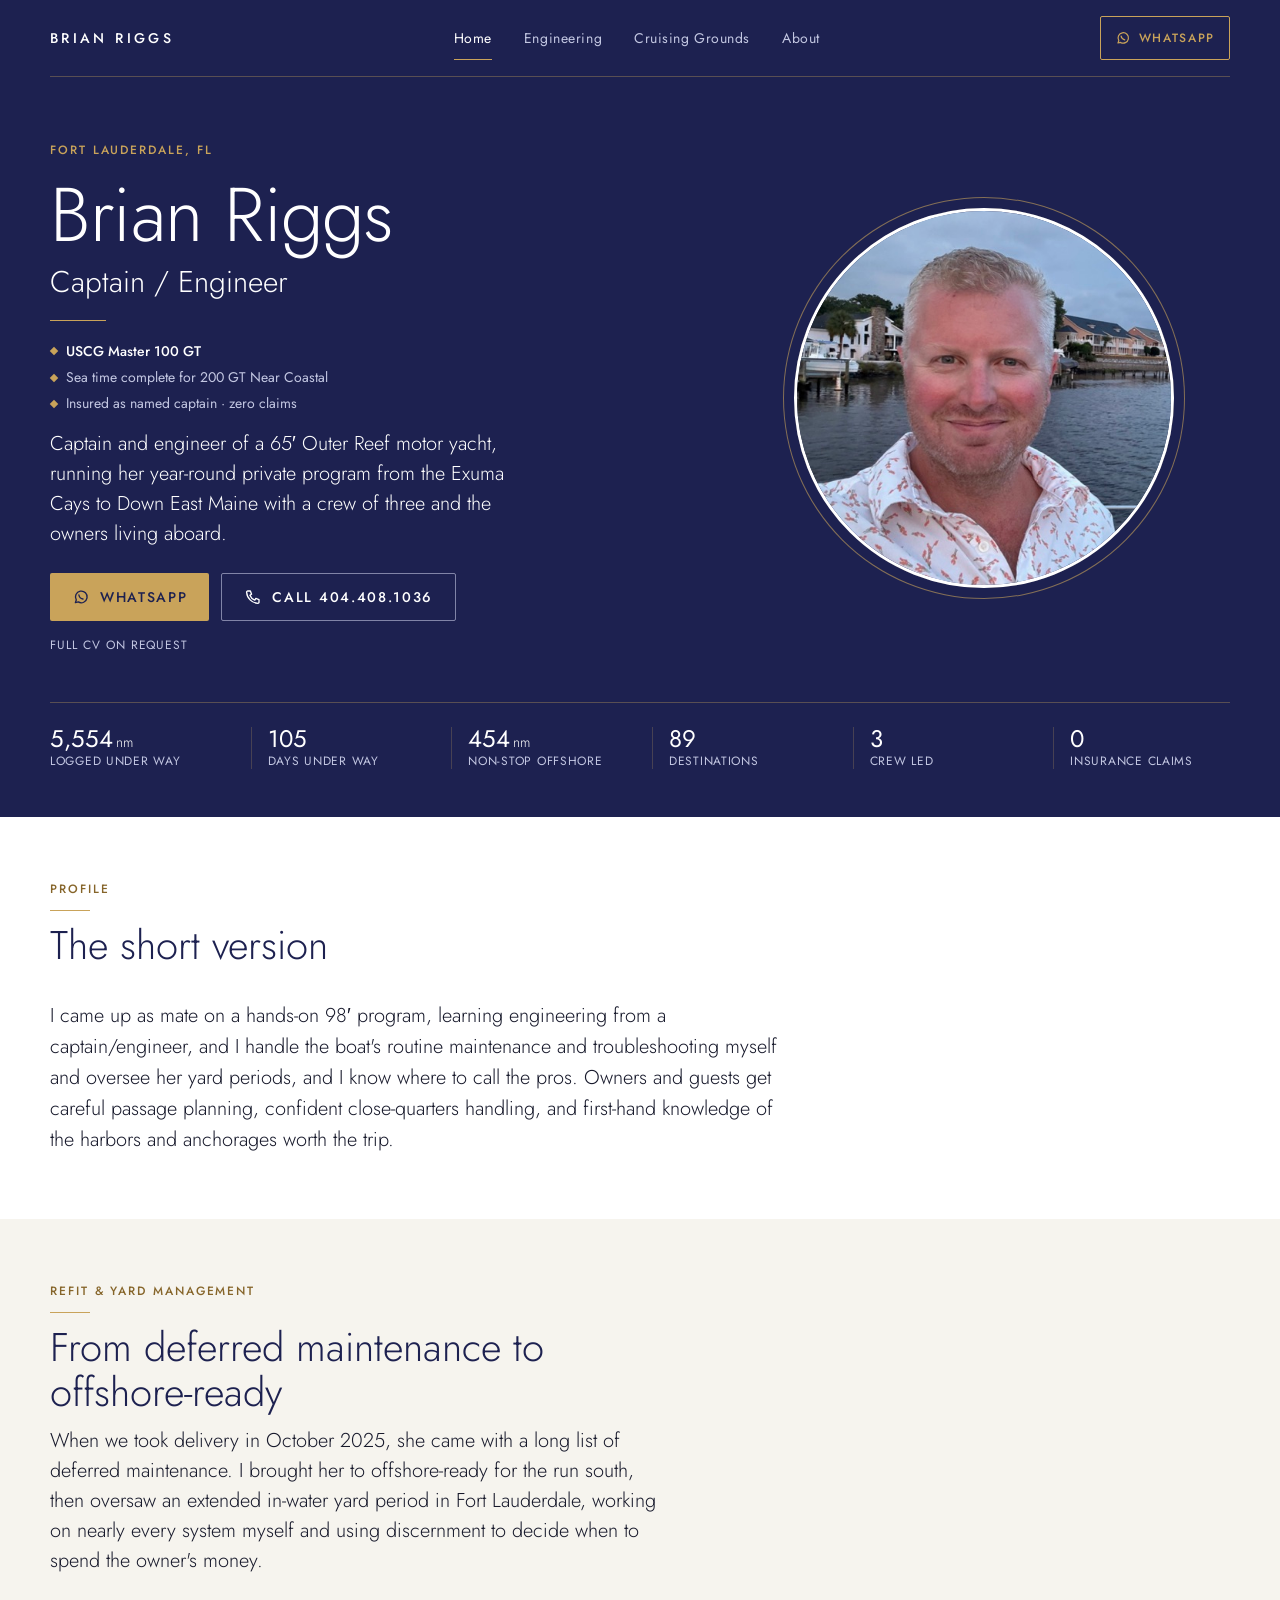
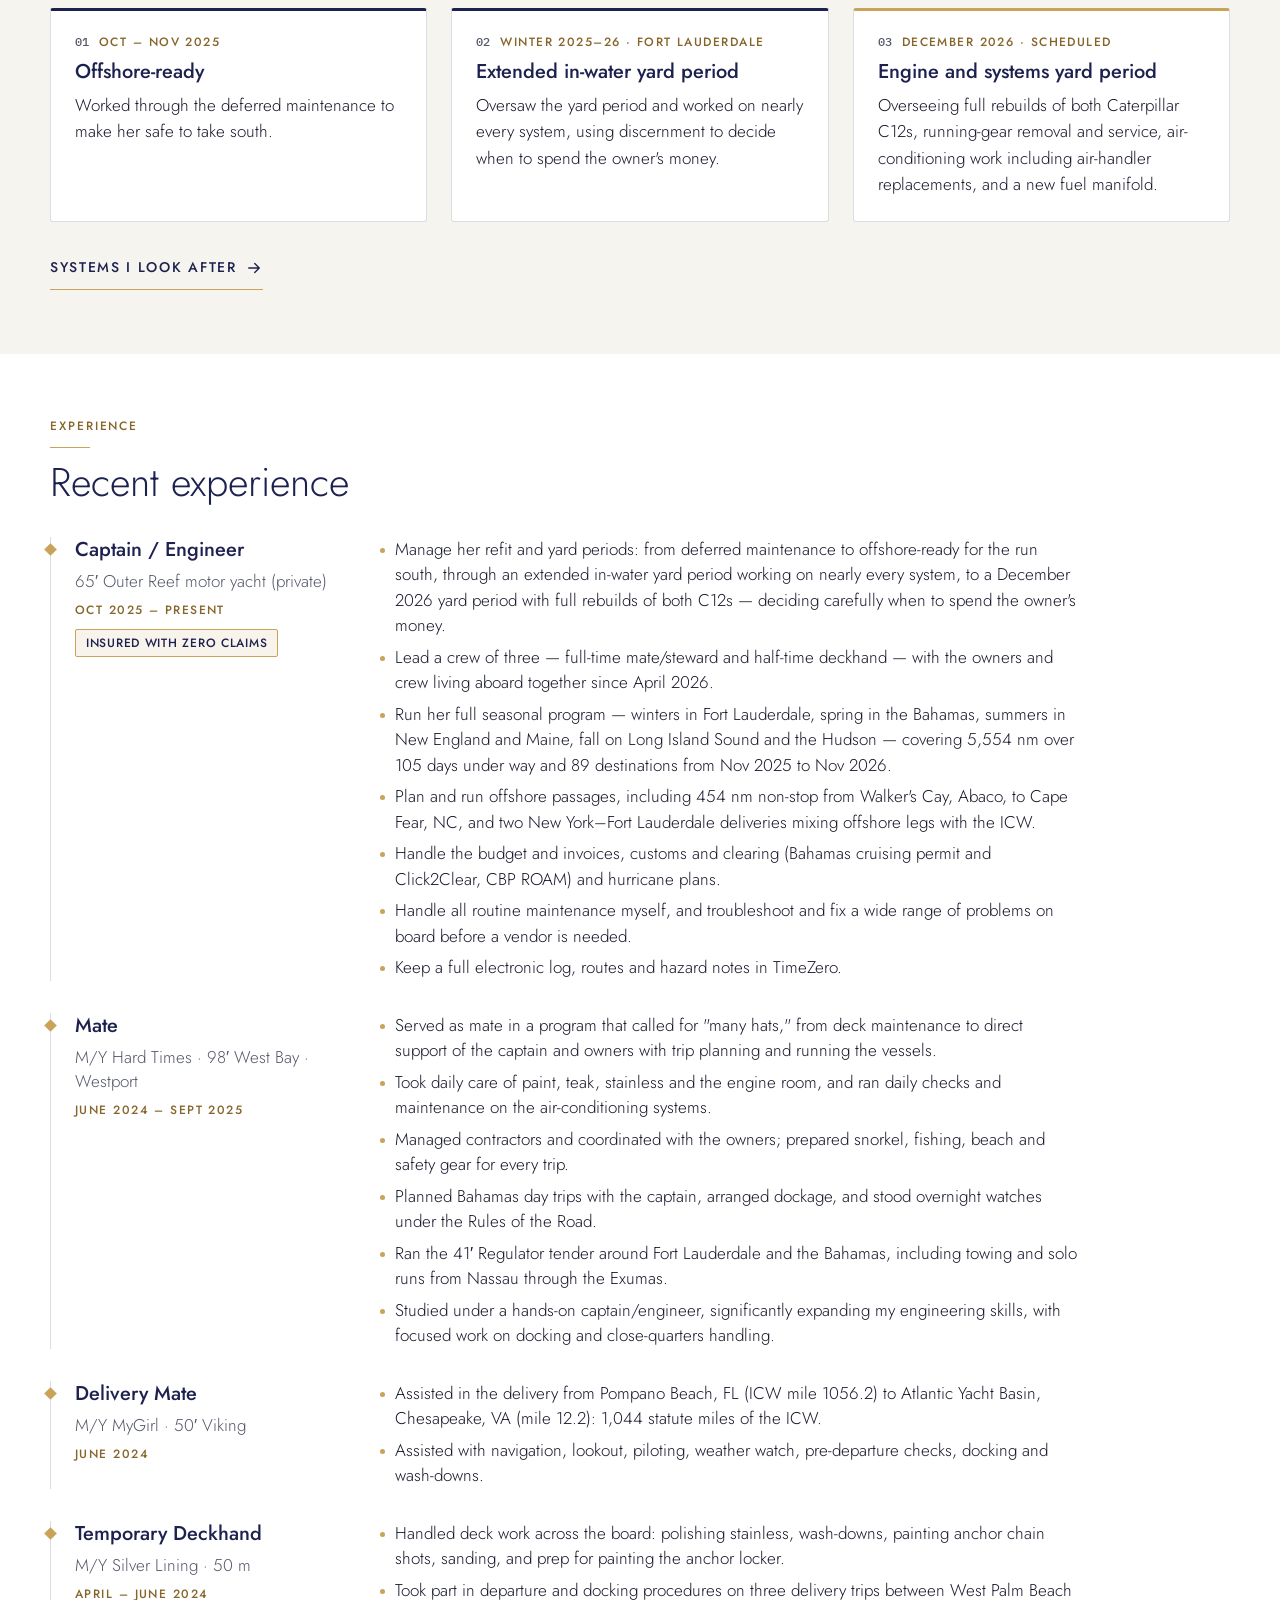
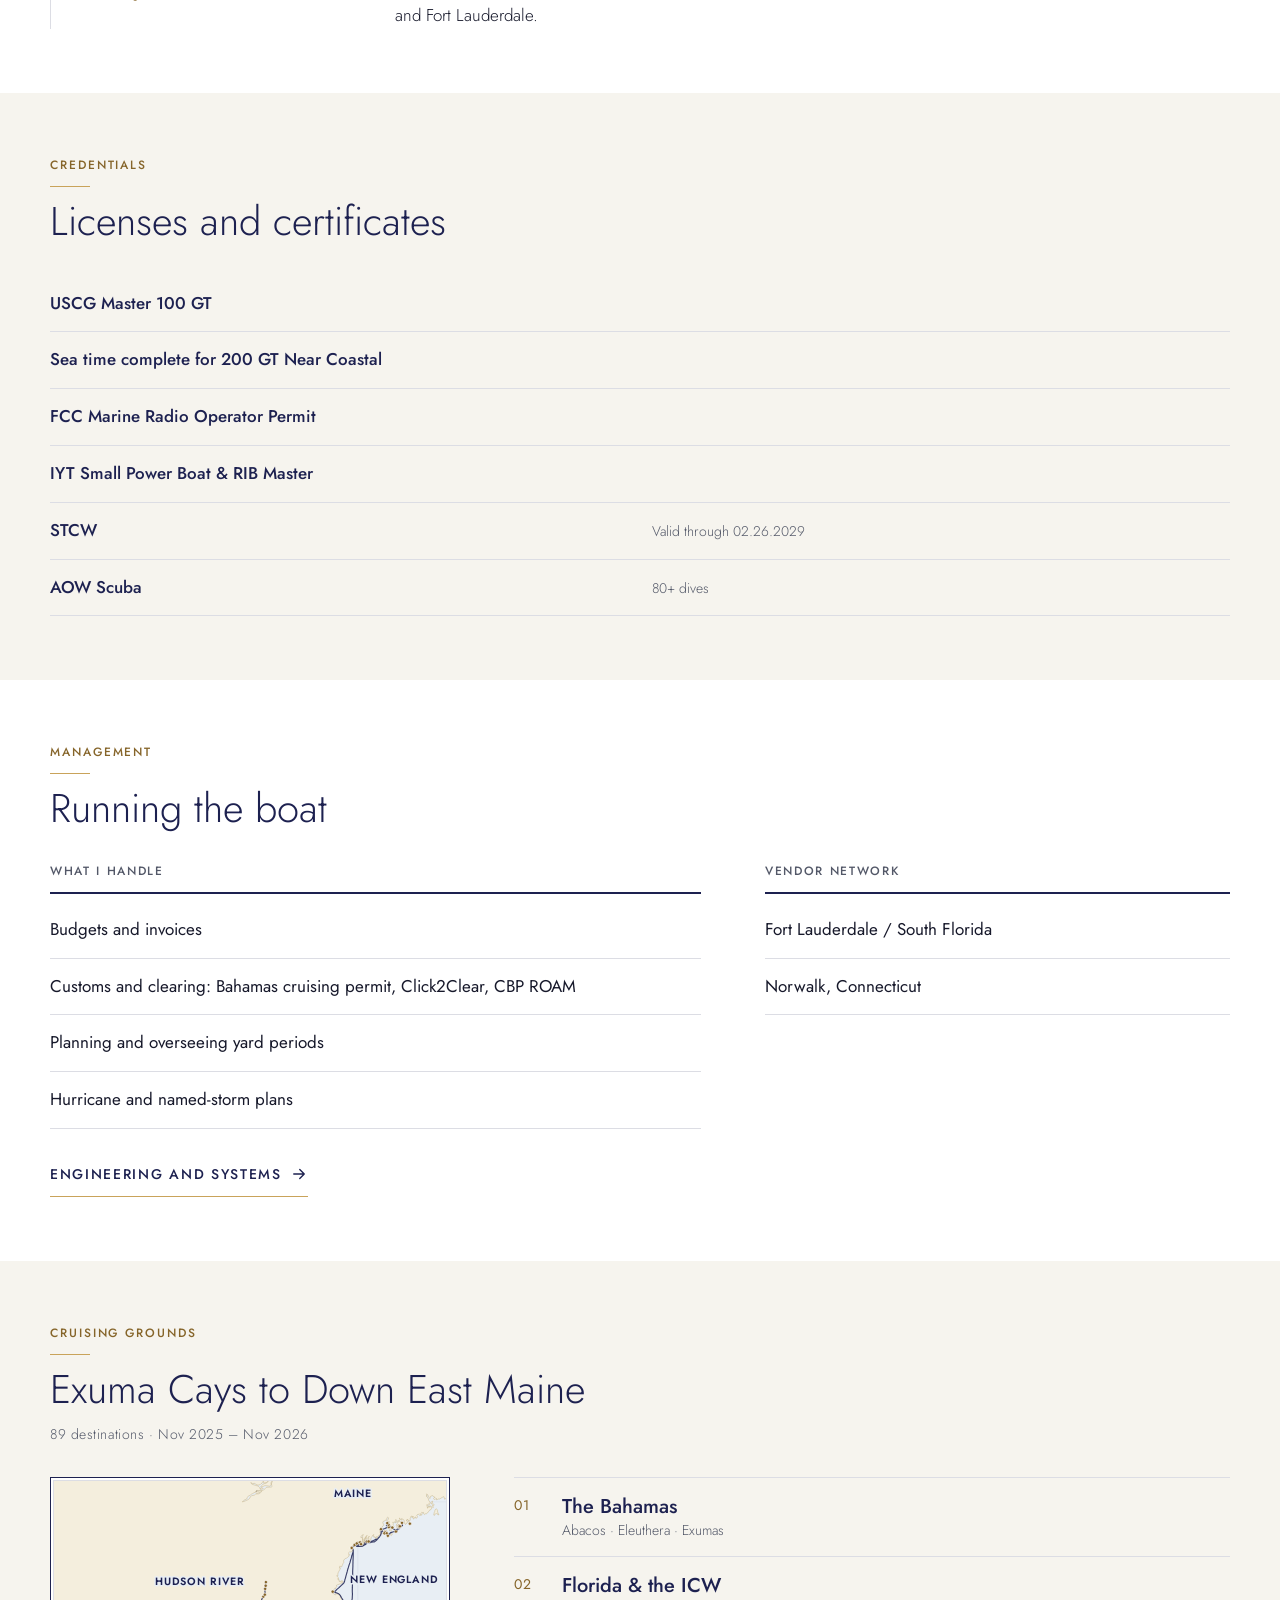
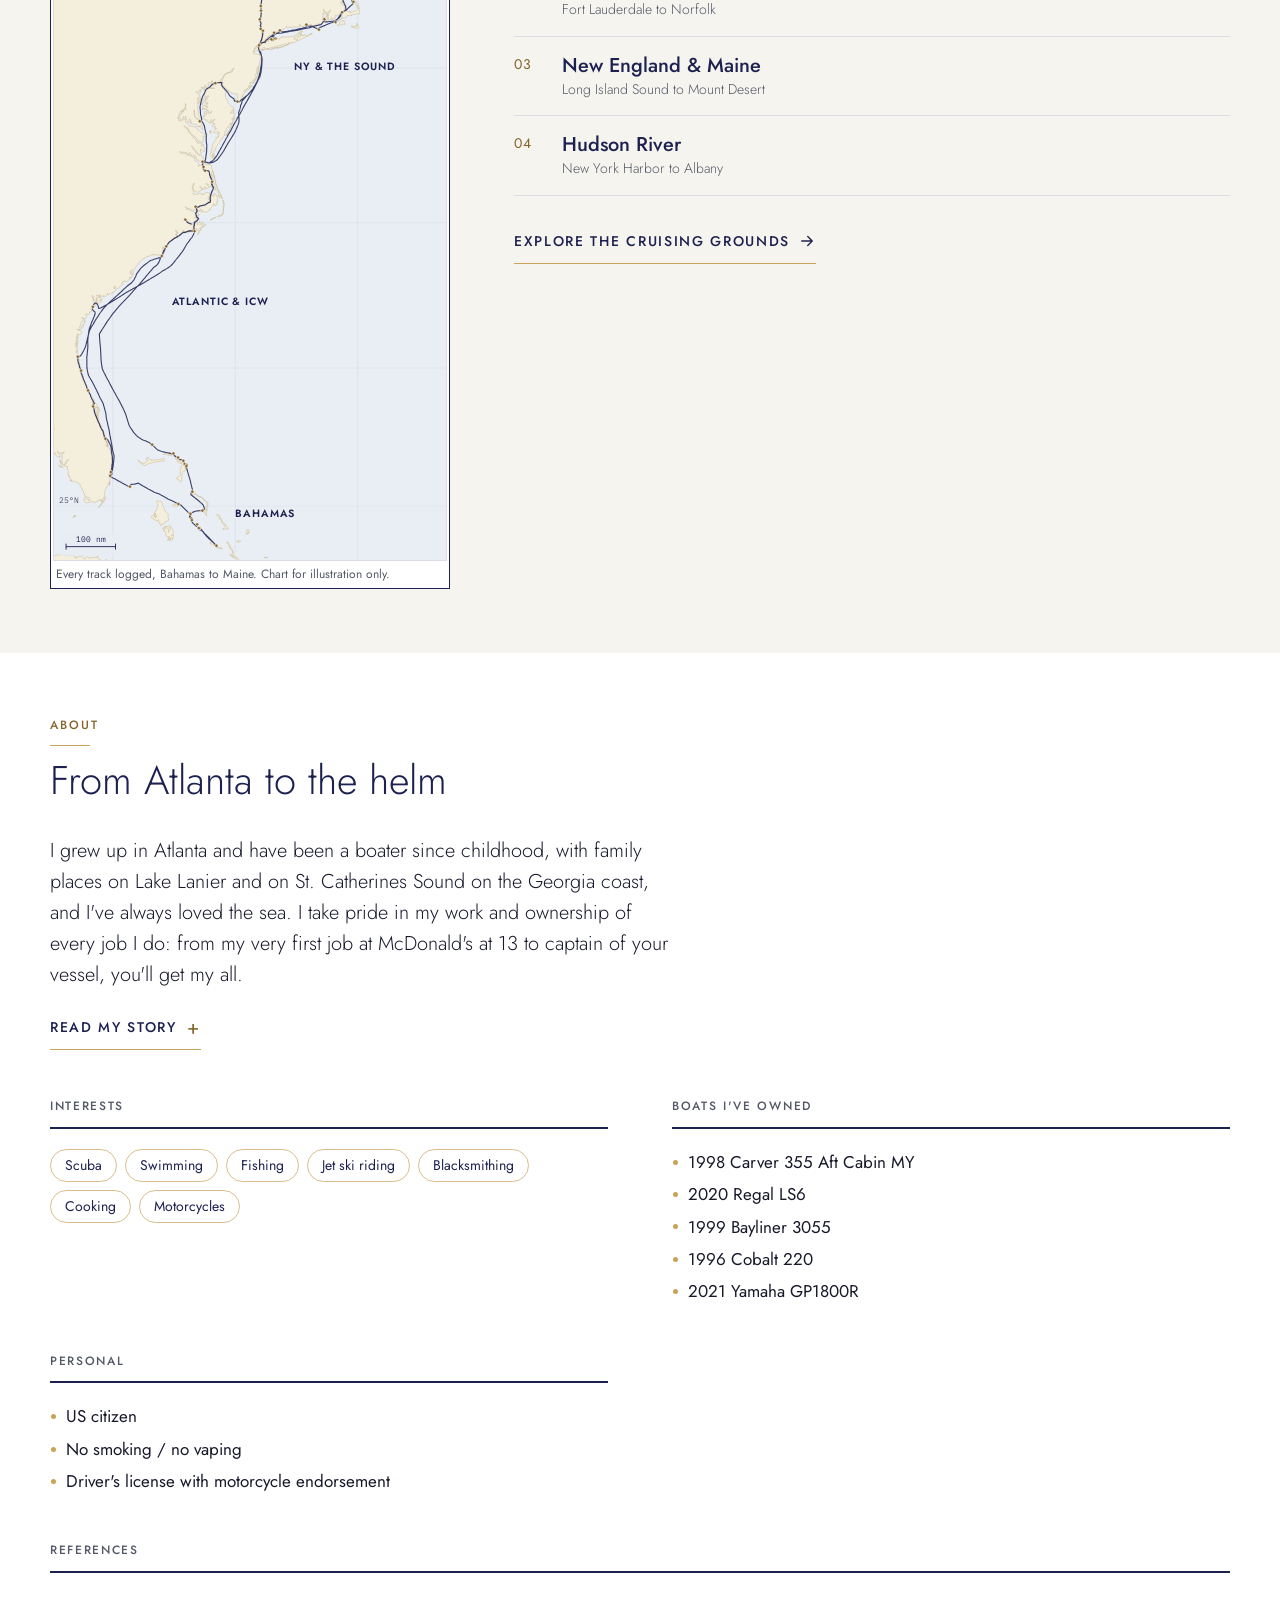
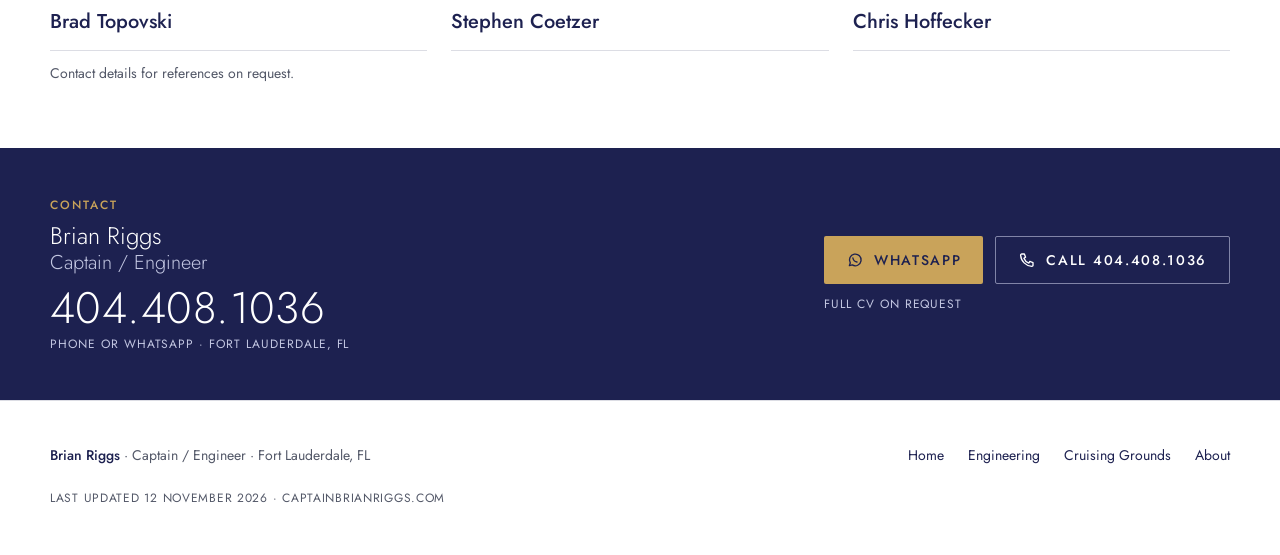
==== commit 4781dc78: "Trip-south destinations: 89 places" ====
--- a/index.html
+++ b/index.html
@@ -93,7 +93,7 @@
     </div>
     <div class="hero-portrait"><img src="/assets/img/headshot.jpg" alt="Brian Riggs" width="520" height="520" fetchpriority="high"></div>
   </div>
-  <ul class="figures" aria-label="At a glance"><li><b>5,554<small>nm</small></b><span>logged under way</span></li><li><b>105</b><span>days under way</span></li><li><b>454<small>nm</small></b><span>non-stop offshore</span></li><li><b>81</b><span>destinations</span></li><li><b>3</b><span>crew led</span></li><li><b>0</b><span>insurance claims</span></li></ul>
+  <ul class="figures" aria-label="At a glance"><li><b>5,554<small>nm</small></b><span>logged under way</span></li><li><b>105</b><span>days under way</span></li><li><b>454<small>nm</small></b><span>non-stop offshore</span></li><li><b>89</b><span>destinations</span></li><li><b>3</b><span>crew led</span></li><li><b>0</b><span>insurance claims</span></li></ul>
 </section>
 <section class="section" aria-labelledby="profile-h">
   <div class="section-head"><p class="kicker">Profile</p><h2 class="section-title" id="profile-h">The short version</h2></div>
@@ -123,7 +123,7 @@
       <p class="job-vessel">65′ Outer Reef motor yacht (private)</p>
       <p class="job-when">Oct 2025 – Present</p>
       <span class="badge">Insured with zero claims</span>
-      <ul class="dots"><li>Manage her refit and yard periods: from deferred maintenance to offshore-ready for the run south, through an extended in-water yard period working on nearly every system, to a December 2026 yard period with full rebuilds of both C12s — deciding carefully when to spend the owner&#x27;s money.</li><li>Lead a crew of three — full-time mate/steward and half-time deckhand — with the owners and crew living aboard together since April 2026.</li><li>Run her full seasonal program — winters in Fort Lauderdale, spring in the Bahamas, summers in New England and Maine, fall on Long Island Sound and the Hudson — covering 5,554 nm over 105 days under way and 81 destinations from Nov 2025 to Nov 2026.</li><li>Plan and run offshore passages, including 454 nm non-stop from Walker&#x27;s Cay, Abaco, to Cape Fear, NC, and two New York–Fort Lauderdale deliveries mixing offshore legs with the ICW.</li><li>Handle the budget and invoices, customs and clearing (Bahamas cruising permit and Click2Clear, CBP ROAM) and hurricane plans.</li><li>Handle all routine maintenance myself, and troubleshoot and fix a wide range of problems on board before a vendor is needed.</li><li>Keep a full electronic log, routes and hazard notes in TimeZero.</li></ul>
+      <ul class="dots"><li>Manage her refit and yard periods: from deferred maintenance to offshore-ready for the run south, through an extended in-water yard period working on nearly every system, to a December 2026 yard period with full rebuilds of both C12s — deciding carefully when to spend the owner&#x27;s money.</li><li>Lead a crew of three — full-time mate/steward and half-time deckhand — with the owners and crew living aboard together since April 2026.</li><li>Run her full seasonal program — winters in Fort Lauderdale, spring in the Bahamas, summers in New England and Maine, fall on Long Island Sound and the Hudson — covering 5,554 nm over 105 days under way and 89 destinations from Nov 2025 to Nov 2026.</li><li>Plan and run offshore passages, including 454 nm non-stop from Walker&#x27;s Cay, Abaco, to Cape Fear, NC, and two New York–Fort Lauderdale deliveries mixing offshore legs with the ICW.</li><li>Handle the budget and invoices, customs and clearing (Bahamas cruising permit and Click2Clear, CBP ROAM) and hurricane plans.</li><li>Handle all routine maintenance myself, and troubleshoot and fix a wide range of problems on board before a vendor is needed.</li><li>Keep a full electronic log, routes and hazard notes in TimeZero.</li></ul>
     </li><li class="job">
       <h3 class="job-role">Mate</h3>
       <p class="job-vessel">M/Y Hard Times · 98′ West Bay · Westport</p>
@@ -157,8 +157,8 @@
   <p class="grounds-more"><a class="text-link" href="/engineering/">Engineering and systems<svg viewBox="0 0 24 24" fill="none" stroke="currentColor" stroke-width="1.8" stroke-linecap="round" stroke-linejoin="round" aria-hidden="true" focusable="false"><path d="M5 12h14M13 6l6 6-6 6"/></svg></a></p>
 </section>
 <section class="section alt" aria-labelledby="cg-h">
-  <div class="section-head"><p class="kicker">Cruising grounds</p><h2 class="section-title" id="cg-h">Exuma Cays to Down East Maine</h2><p class="section-lede meta">81 destinations · Nov 2025 – Nov 2026</p></div>
-  <div class="grounds-grid"><figure class="chart"><a class="chart-link" href="/cruising-grounds/" aria-label="Chart of every track logged, Bahamas to Maine: open the cruising grounds"><svg viewBox="0 0 520 901" class="map ov" role="img" aria-label="Chart of every track logged from the Bahamas to Maine, Nov 2025 to Nov 2026, with 81 destinations and the six cruising grounds labelled"><rect class="water" width="520" height="901"/><line class="grat" x1="0" x2="520" y1="829.4" y2="829.4"/><text class="gl" x="6" y="825.4">25°N</text><line class="grat" x1="0" x2="520" y1="646.1" y2="646.1"/><text class="gl" x="6" y="642.1">30°N</text><line class="grat" x1="0" x2="520" y1="453.3" y2="453.3"/><text class="gl" x="6" y="449.3">35°N</text><line class="grat" x1="0" x2="520" y1="248.3" y2="248.3"/><text class="gl" x="6" y="244.3">40°N</text><line class="grat" x1="0" x2="520" y1="27.7" y2="27.7"/><text class="gl" x="6" y="23.7">45°N</text><line class="grat" y1="0" y2="901" x1="78" x2="78"/><text class="gl" x="82" y="14">80°W</text><line class="grat" y1="0" y2="901" x1="240.5" x2="240.5"/><text class="gl" x="244.5" y="14">75°W</text><line class="grat" y1="0" y2="901" x1="403" x2="403"/><text class="gl" x="407" y="14">70°W</text><path class="land" d="M-9.8 911.1l0-925.1 306.7 0-.9 1.2-1.4 1-1.3 1.9-1.5 2.3-2.4 1.7-5.9.8-2.6 1.5-3.5 4-.9 1.5-.6 1.1-1.2.5-1 1.2-2.1.7-2-.1-1.4-.4-.8-1.1-.9-.6-3.5.2-.9-.4-.8-1.1.6 1.7 1.1.8 5.9 1.8 1.6.4 1.3.9.7.9.5 1 .6 1.2.7.8-1.8 1.2-3 0-1.4.4-1.6 2.1-1.1.5-2.4 1.4-1.2.6-1 .8-.9.7-1.3.4-.9.6-.7.9-.6 1-.5 1.6-4.1 2.1-2 2 2.6-.7 5.3-2.4 1.1-.8 1-1.3.2-1.4 1-.5 1.3-1.1 3.5-.8 1.8-1.5 3.9-.2 1.4-.6 1.3-1 2.4-3.2 1.3-.3 2.3-1.8 1.1-1.4 1-.4 3.6-.1 1.1-.2 1.3.3.8-1.3-.6-2.6 0-1.6 1.1-2 .7-.7.5-1.8-.2-1.7.3-1.5.6-1.3.6-.8 5-4.8 1.4-2.1 231.2-.1 0 98.1-.6.8-.5-3 .7-1.2-1.1.4-.3-1.5-.4-1.2.5-1.7-.2-1.6.4-2-1.2-3.6-.8-1 .4-1.7.3-1.3.9-1.3.6-1.4.9-5 .4-1.1 0-4.5-2.8 3.2.2-1.8 2.6-2.9 0-36.9-1.1-.4 1.1-1-.4-1.3-1.6.4-1.1.8.6 1.3.7.8 1 .4.8 1.6-1.3 1.3-1.5 1.8-1.4-.8-1.6-.6-1.6.9 1.9 0 .3 1.3-2.7.8-.4 1.3-1.2.2-.7.9-1.3.7-.3-1.3-.9-2.3-.9.5-4.6 2.8-1 .4-.8-.7-1 1.1-1.4.3.3-1.8-1.1.4-1.9 1.1-1.1-1.5.7-1.1 1.3-.3-.7-.7-1.6-.5-.7-1.2-1.4.4-1.3.2-.7 1.1-.2 2.2-2.4-2.2-.4-2.4-.9-.7-.9-1 0 1.4.5 1.1-1.2.3 1.1.6.6 1.2.7 1 .8 1.1.1 1.6.7 1.2 1.2 2-.1 1.7-1 1-.7-1-.7 1 .3 1.4-2.1-1.1.4 1.8.7 2.9.3-1.9 1.4.3-.1-1.3 1.1 1.6.3-2.5.8.6.7 1.3 1 1.7-1.3 2.1-1.4.3-.5 1-.7.7-2.1 2.7-1.2.7-1.5 0-1 1.1-.9-.8-.1-1.5-.7-1.2-1 1-1-.6.6 1.3-.3 1.5-.4 1.2-1-1.3-.9-1.1.1 1.4.5 1.1-1.2.3-.8-1-1.3-1-1.8 1.4.9 1.7-.2 1.5-.8.7-1.4 0-.1-1.5-1.3.7-1 2.1-1.1-.9.2-3-1.5 2.1.3-2-1.7.1-.4 1.4-1 1 .7 1-.3 1.3-1.2 2.7-.8-.7.2-1.3-.7 1.3-.9-3-.6 1.2-1.4.3 1.4 1.1.3 1.4-.3 1.4-1.2.3-.9 1.6-.8-1-.7-1-.4-1.3 0-2.3-1-1-.6.9-1.1-1.4-.3-1.2-.6 1-.1 1.7-1.1-1.3-.7-1.2-1-.4.9 1.3-.2 1.6-1 .7-1.3-.7-1 1.9-.7.8-.5-3-.8-1-.4 1.4-.1 1.3.5 1.1-.8 1.2-.3-1.7-1.4.7-1.6-.2.8 1.5-.2 2.1.3 1.3.9 1-.4 1.1-3.3-1.9-1.6.2-1.6-1.6-1.9.6-.7-1.6.7-1.2.9.6-.1-1.5.8-.8 1.2.5-.4-1.3-1.6.3-.6 1-.9-.7.3-1.2.9-.9 1.1-3.3-1.3-1.1-.8 1.2-.7 2.5-.6 1.2-.6-1-1.4 1.2-1.8.8-.6.8.3 1.4.9 1.6 0 1.4-1.3.8-1.2 2.4-1.1 2.8-.4 1.2-.7 1 0 1.8 1.1.4-.7 1.6-1.4.6-.3 1.3-1.3.1-.9 1.2.2 1.3-1.2.8-1 .4.9-2.9-2.2 1.8-.1-1.4-1.7.4.3-1.6-.9-.6.9-1.3-1.1.6-.6 1.5-.9.6-.7 1-1.1 4-.4 1.3-1-.8-.3-1.3-.5 1.3 0 1.6-.7-1.6.2-1.3.3-1.3-.1-1.7.9-1.8-1.3 1.4-.6 1.1-.1 1.4-.1 1.6.5 1.2 0 1.5-.5-1.2-.9.5-1.1-.8.2-1.9.6-.9-.7-1-.1-1.3.6-1.6.7-.9-1.3.6-3 5 .5 1.4-.4 2.5.7-1.4-.3 3.1-.9.7-.2-1.2-.3-1.2-.2-2.2-.3-1.1-.2-1.6-.2-1.9 0-1.5.4-1.4.7-.8-1.6.4-.9 1.2-.9 1.1.1 1.3 1.3-.8.6 1.9.3 3.2.1 1.6.3 1.6.3 1.3-.3 1.3-1.1 1.1-.6-1.4-.4-1.3.1-1.4.2-1.2-.6-.9-.5-1-.8.6 1 1-.3 1.5-.8.6-1.4 1.2-.8 1.2 1.6-4.3-1.5 1.4-.3 1.4-.9 1.1 1.6-3.5.3-1.3-1.9 1 .6-1.1-1.6 1-1.1.7-1.1.3-1.7 1.8-1.6 2.4-1 .6.3 1.6-.8.6 1.5.7.3 1.2-.1 1.9-1.4.8-1.5.7-1.1-.7-1 1-.5 1.8.4 1.9.9-.6-1.2 1.6-.4 1.2-1.3.8-1.1 1.1-1.7.5-1 .7-.8 1.1-.6 1.1.4 2.1-1 1.5-.4 1-.6 1.2-.9 2.3-1.3-.6-1.1-.5-.3 1.4-.4 1.3 1.4-.3-.2 1.5-2.1 3.6-.7 1.6-.4 1.7.3 1.8-1.9.4 1.4 1 .6 1 .9 2.9-1.2-1.2.4 1.8 1.9.9-.5 1.1 1.8.1.7 1 0-1.6.7-.7.9.5 1 .4-.4 1.3-.6.9-1.2.3-1.1.8-3.6 1.2-1.6.6-.6 1 1 .5-.5 1.2-.8.8-1.2.7.7.8-1.3-.5-.9 1 .3 2-1.5 0 .7.8-1.2-.3.3 1.2-1.1.8.7.9 1.1-.5.3 1.4 1.1.6.8.7.9-.6 0-1.8 1.4.9 2.4 1.1 1.3 1.1.8 1 .1 1.6 1.2 1.4.8 1.5.7.8.1 1.4.9 1.6-.9.7-.1-1.7-.6-.9-.6 2.4-1.5.4 1.9 2 1.6.1 2 .5.5 1.6.2 1.6-.2 1.2.8 2.3 2.1 1.4 1.3.5 4.1.4-1.7.2 1.7.7 1-.4 1.7-1 2.9-.8 1-.4 1.1-.5 1.2-1.3-.1-1.3.1-1.6-.7-1.1 1.1-.3-1-.6-1.3 1.1-.5-1.1-.2-2.9-.6-1.9-1.3-.9-1.6.4.6 1-1.8-1.1-.7-.7 1-.7 1.6 0 1.6.5 1.2.6.9.9 1.2 1.7 1.1 2 1.2 4.2.5 1-1.2-.4-.3 1.5 1.4.7 0 2.3-.2 2.9-1.3-.3-5.2.9-1.5 0-1 .5-1.1.6-.8 1.1.4-1.6-1.4.5-1.6 0-.9.5-1.2-.8-1.3 2.2-.7.8-1.7.6-2 .3-2.1 1.4.2-2.5 0-3.3-.2-1.4.9-1.1-.4-1.3-1.5 0-1.1 1.2.3 1.1-1.2.4-.8 1.4-1.5.5-.7 1.4-1.1-.9-.9-.8-.6 1.9-.1 2-1.1.9-1.8.8-1.8-.2.8-.8-.5-1.3-.4 1.1-.9.6-2.7 2.5-.5-1-.2-2.9-.1-1.9.1-1.9.4-1.3 1.9-3.5.8-1.7-.9.7-1.1 2-1.6.1-.5.9-.3 1.4-.5 1.2-1.3-.4 0-1.9.6-1.7-.8.9-.9-.5-1-1.1-.1-1.5-.7-1.1-.2 1.6.2 1.7.7.8-.3 1.8-1.3-.5-1 .7 1.2 1.1 0 1.8-.8 1.2.2 1.3.3 2.9-1.1 3.5-.9 1.2-1.6.1-2.2.4-5 1.5-2.5.7-1.4.6.4-1.3-1.2-.6-2.1.1-2.3 1.1-1.6-1.4-.5 1.3-1.2.4-1.1-.4-1 1-2.8.7-1.1-.5-.9-.6.1-1.3-.9-1.1.3 1.1-.1 1.7-.8.9-1.4-.5-1.3.3-1.1 1.1-1-.3-1.4-.7-2.6.2-.8.8-1.1-.4-2-.1-1 .4-1.4.6-1.3-.5-.3-1.9-.9.7-1.1 1.2-.9 1.2-.7 1-1.2-.3-1.1.7-.7.9-.8 1.2-1.1-.7-1.4.3-.8.9-.9.7-.9-.6-.9.8-1 .4-2.5 1.3-1.6.9-1 .5-.6 1-1.4 0-1.2-.1-1 .6-.7 1.1-.6 1.1-1.3.2-1.6 1.9-.7 1.4-1.1.6.4 1.5-.8.7-2 .3-1.3-.6.6-1.7-.2-1.2.7-1.9.3-1.8.5-1.8.1-4.4-.1-1.6-.4-1.5-.7-1.1-1-1-.6-.9.3-1.5-1.1.3.1 1.4.2 1.4.6 1.3 1.2 1.1-.1 2.7.4 3.7 0 1.9-.3 1.7-1.2 3.1-1.3 2.6-.7 1.4-.5 1.7-.5 1.1-1.4 1.4-.7.8.2-2.4-.9.6-.6 1.2-1 .5-.9.8-.2 1.8-.6 1.1-.8.6-.2 1.7-.2 1.3.5.9 1.1.4 2.5.2 3.6 1.1 1.3.8-.1-1.6-.7-1.8.9.5.5 1.8.1 1.4 0 2.9-.2 2-.5 2.2-.6 2.6-.4 2.4-.2 1.4-.2 1.3-.3 2.1-.4 1.9-.3 2.1-.9 5.4.5-6.2.2-2.1.5-1.7.2-1.8-.9.5-.1 1.3-1.3.6.7 1.2-1 1.5-.2 1.8.4 1.5-.6 1.1-.7 1-.7 1.5.8 1.6-.1 1.2-1.1 1.3-1.5 1.3-.3 1.4-1.2.2-1.2 1.3.9 1.4.2 1.4-.7-.7-1.4-1.1-1.5-.3 0 1.6.5 1.1-.2 2-1.2-.4-.7.7-.4 1.2 1 .7.7 1.5-2.9 1.7.7-2-2 .8-.2 1.3-2.1.1-1.4 1 1.3.5 2.2-.5-1 .9-1.2 1.9-1.2.9-1.5 3.2-1.3.3 1 .4-.9 1.6-.8 1.1-.7.9-.6 1.4-1.1 1.1-1.2.8-1.9.7-1.2-.4.2-1.4.4-1.6 1.9-4.2.2-1.6-.7-1.4-1.1-.5-1.5 0-1.1-.4-1.3-.5-1.4.5-1.3.6-.7-.9-.3-1.4-1.1-1-1.1-1.1-1.4-.2-.9-.9-.6-1.1-1.3-.1-3.4-3.9-1-.8-.7-.8-.4-1.3 1.1-2.1-1.3-1.8.4-1.6.9-.6.2-1.5.8-.9.5-1.6.7-1.2 1.2-1.2 1.1-.8 1.9-.8 1.4-.4 1.3-.1 1.2-.6 1-.4 1.4-.8-.1-1.9 1.2-.8 1.4-1.8-1.3.7-1.3.5-.6 1.7-.3 1.3-1.9.8-1.4.7-1.5-.1-2 1-1.1.3-1.2 1.5-1.1.8-.8 2.3-1.9 2.6-1.4.5-.5 1.3 1 1.7.5 1.2-.2 1.5-.7 1.7.5 1.8 1.4 1.5 1.1 2.1 1.1 1.1.9 1.5.7.9.5 1.9-.3 2.2 0 1.8.1 2.2 1 1.5.8.9 1 1.5.1 1.5.5 1.4 1.6 2.3 1.6 1.8 1 .9 1.1.5 1.2-.6 1 5 0 1.9-.4-2.3-1.4.1-.5 1 .6.9-2.3 1.3-.3 1.3 1.4-.5 1.3.6 1.2-.5.4-1.2.3 1.2-.1 1.4.2 2.2.3 1.9-.3 2.8-.4 1.4.2-2.9-.1-1.5-1 1.1-.4 1.5-1.4-.8.5.9-.2 1.2 1.5.5-.4 1.5-.9 1.3-.7 1.8-1.4.3.3-1.2-1.1.7-.7.8-.5 2.5-.8 1.9-1.4.1-.8 1-.7 2.5-.6 1.3-1 .5-.4 1.2 0 1.4-.5 1.3 1.1.4-1.1.7-1.4 1.5-.7 1-.5.8-1 1.8-1.3 1.8-.9 1.1-.8 1.3-1.8 2.5-.8 1.8-.9 1.2-.7 1-1 .9-.3 1.4.8.9-1.1.6-1.5.9-.8 1.8-.3 1.4-.4 1.9-.1 1.3-.2 1.6-.2 1.5-1.3-1-.8-1.4.3-1.6-.7-1 .5-1.8.3-2.1.6-1.5.6-1-.4-1.6 1.3-1-.8-1.5 1.1-1.5-.5-1 .7-.8.9-1.2.2-1.5 1.2-.5.6-.9 1-1.3.4-1.6-.6-1.2 1.4 0 1.9-.3-.4-1.3 1.2-.3.1-1.5-.7-1.1-1.7 0 .8-1 1.8-.6 1-.7-1.3-.5-3-.2-1.5.6-.9.9-1.3-.4.6-.9-.9-.7.9-1.3 1.3-.9 2-2.1-2 .1-1.2-.3 1.1-.7 1.1-1-.8-.7-2.7 0-.8.9-.7-.9.4-1.5 1-.8 1.4-.3 1.2-.6-2-.4-.8-1.1.5-1.8 1-1.8.5-1.6-1 1-1.6 2-1 2.7-.5-1-.7-.9.9-1.3-.1-1.6-1.8 1.6-.5 1.1.7 1.1-.4 1.7-1.7-1.8-1.2-.5-.5-1.1-2-2.4-.4 1.8-1.1-1.3-.9-1.5-.7-1.2-.5-1.2-.5-1.3 1.4.1.4 1.1.5-1.6.8-1 1.4-.6.2-1.5-1.3.2-.9.7-1.4-.2.9-1.5-.6-1.1 1.4.3 1.9-.5.5 1 1.5.7 2 .9 1.9-.7.8-1 .5-1.8-1.2 1.1-1.1 1.3-1.1-.6-1.6-.7.5-1.4-1.4.5.5-1.2-1.6-.2.2-1.6-.7 1.1-1.3-.4-.1-1.5-1.4.9-.9-1.5-.9 1.4 0 1.7-.6-1.6.5-1.3.6-2.4 1.1-1.5 1.2.7.9.7.4 1.2.9.9 1-.5.8-.7-2 0-.5-1.2.1-1.3 1.1-.6 1.6-.8-1.3-.5-.1-1.5-.7 1.2-.8.8 0-1.4-.3-1.3-1.2-.3-.7.8-1.5.3-.7.7.1 1.8-1 .8-.2-2.2.4-2.1.4-1.2.6-1.2.5-1.1.5 1 1.6 1.2 1.5 0 .9-.7.7-1.4-.7-1.2 1.6-1.4 1.4-1.5-1.8.4-1.4-.3-.3 1.3-.9 1.7.3 1.6-1.1-.4.1-1.4-.1-1.7-.2-1.2-.9-1 .5-1.6.7-1.8.6-1.2 1.1-1.2.6-1.5 1.1-.6.4-1.1 1.9-.2 1.9.3 2.3-.1 1.4.1 1.5-.3-2.1-.2-3.3-.2-.9-.6.7-.9 1.3-1.5 1.3-1 2.2.5-.6-1.3.5-1.1.9-1.8-1.6.7-.5 1-2 1.7-1.2 1.3.1-1.5 1.1-2 .6-1.3.5-1.7-1 .6-.6 1-.9.8-1.8-.3-1.8 2.6 1.5.8-1.5 2.7-2 1.2-1 .7-.5-1.3.2-1.8 0-1.5-.8.7-.7 3.4.7 1.2-1.2 1.6-.2-2-.7-1.9-3 .5 1.4.6.6 1.1-1 .9-1.7.2 1.1 2.2-1.6-1-1.4-.6.5 1.2.6 1.1 1 .8-.4 1.3-1-.3-1-.6-1.3-.8-1-.8-1.8.2 1.1.5.7.7.9.9.4 1.1.8.8 1.9 1.3.3 1.2.1 1.3-.9-.7-1.4.5 2.2 1.4 1.2.9-1.4.7-.6.8-1.9-1.4-.8-1.7-1.1 1 1.3.7 1.6 1.5.4 1.3.4 1.8-1.4-.6-.7-1-1.1-.4.7 1 .7 1 .6 1.3-1.4-.4.3 1.2.7.7.2 1.6-1 1-.6 1.2 1 1.2-.3 2.1.6 1.9-.1 2.4 0 1.8.6 1.3 2 2.5.7 1 .6.9 0 1.6-.8 1.3-1.7-.6-.1-1.6-.8-1.1-1.4-.3-2-1.5-1.1-1.3-.3-1.2-.8-6.2-.4-1.1.1 4.1.2 1.9 0 2 .5 1.5 1.2 1.1 1.2 1.1 2.1 1 .4 1 1 1.5.8.9 1.5-.6 1.1.3-.8 1.3.3 1.7.9 1.3.9 1.3.4 1-.7.8.3 1.3.3 1.8-.9-.5-1.4-1.9-1.3-1.2 0-2.4-.6 1-.6 1.1-1-1.1-.5 1.4-.7-1.1-.8-1.6-1.8-1.1-2-.4-2.4.2-1.7-1-.1-1.5-.2-1.9-.4-1.2-.7-.7-1-.7.8 1.8.6 2.2-.1 1.8-.9-.6-1.8-.8-.8-1.6-1.2-1.6-.9-3-.6-1.7-.5 1.5-.9 1.1-1-.6-.1-1.4-.8.6.6.9-.6 1.4-1.2.7-1.1.7-1.7-1.2-.2-1.3-.1-2 .2-1.6.6-1.1 1-.7 1.3-1-1.1.5.3-1 .7-.8 1.5-.3.6-1.7.4-1 1.1-.6 1.6 0-.5-1.5 0-1.4.3-1-.3-1.2.3-1.1-.2-1.2-.8-.6.5 1.1-.2 1.4-.1 1.5-.1 1.8-.8 1.6-1.3.1-.7 1.3-1.2-.5.5 1.1.6 1.1-1.7.7-.2-1.5-1.4.6-.4 1.3-.8 1.1-.3 1.2-.7 2.2-.7 2.1.4 1.9-1.2-1.1.9 1.7.8.9-.8.8 1 .4 1.4.4 2-.5 1.8-1 1.5-.1.9-1 1.2.3.3 1.8-.9.8 1.3 1.9 1.1.4.3 1.4 1.4 1.4 1.1.9 1.6.5 1.8 0 .8.7 1.2.3 1-.7 1 .5 1.2-.2.3 1.6.8.6 1.5 1 .1 1.3.8.8 1.2.3 2 1.9 1.2.4 2.7 1.5 1.4.8.3 1.8-.4 1.6-1.7-1.2-.6.9.7 1.4-.2 2 .6 1.4-.9.7-.6.8.3 1.3-.8.6-1.9-.6-.8-1-.8-1-1.1 1.5-.9-.5-.2-1.3-1.6-2.1-1.4-1.8-1.1-.7-.4-1.3-1.3.3-1.6-2.4-2.7-2-.6-1.6-1.4-1-.7-2.6-.6-1-.9-.7-1.4-.3-.9-1.1-1-.9-1.4-.3 1.1 1.2.8.7.6 1 2.3.6 1.1 1.2 0 2.6.7.9.9.8.9 1.1 1.1 1 .9.9.7 1.7.8 1.3.9.9 1.3.6 1.4.9.9 1.3.7.9.3 1.9.6 1 1.1.5 1.9-.1 1.8 1 1.2.3 1.4.2 1.4.5-1.2.7-1.5.1-.9.7 1.3.4 1 .9 1.1-.8.9.7-.5 1.3 1.1.9-.1 2.1-.1 1.4-.3 1.2-2-1.5-1.5-.5-1-1.9-1 .5.7.7-1.1.4.8 1.4-.6 1.1 1.3.3.6.8-2.6 1.7-1.3.5-1.4-1.8-.7-1.2-2.7-3.6-1.3-.7-.6-.9-.9-1.8-1.6-1.8-.6.9.8.9 1.6 2.7 1.1.7 1.2 1.9 1.5 2.8 2.3 1.6 1.1 1 1.1.7 1.2-.3.9-.5 1 .6-.3 1.4 1 .8 1.7.9-.9 1.2 1.4.4.5 1.4-.5 1.7-1 .8-1.5.2-1.2 1-1.4-1.5-2.7-1.7-.7-1.3-2.1-1.2 0-2.2-.9-1.9-2.4-.2-1 .8-.7-.7-.9-.6-1.3-.6-.9-1.3 0-1.6-.5 1.7-1.2 1.4-1.1-.4-1.2-2.3-2.1.6-.8-.8-1.4-.2-1.3.2-2.1-.5-1.1-.9-.8.9.7.8 2.6.9 2.8 0 .7.9 1.4-1.1 1.3 1 .3 1.1 2 1.1 3.7.3 1.2 1.7 1.4.7 1-1.6.8 1.6.4 1.7-.6 1.6 1 1.1 2.2.5.5 1.1 1.4 1.4.7.9.5 1.5-.6.8-.9.7 1.5-.2 1.4-.9 1.7-.1 1.6.6.8 1.3-.4-1.3.6-1.1-.9-.7.6-1.2 1.4-.1 3.2 1.4 1.5.4 1.5.2 1.4-.9 1.5.9.9 4.3 3.2 8.8.2 1.6 1.4 6.8.5 1.6.2 1.8 1.1 2.6 1.4 4.2 4.9 9.4.4 1.6.9 2.4-1.2-.6-.8-1.4-.2-2.1-.5-1.1-2.2-3-1.4-.4 1.4-.5-.5-1.1-1.2-.4-.3-1.3-.1-2-.4-1.2-.4-1.3-.4-1.3-.8-1.8-.6-.8-.2-3.8-.6-1.5-.5-1.7-.2-1.4-.5-1.4 0-1.7-.5-1.3-.8-2.6-.4-1.3-1.5 4.3.3 2.2 1.2-.7.8.8.1 1.5-1.5.8-.9-.9-.9-1.1-1.3-1.9.4 1.2-.1 1.8.3 1.4 1.2 1.5.6 1.7.8 1 .3-1.3.6-.9-.1 3 1.4 2.3.4 1.1 1.7 4.7.4 1.4.5 1.6-1.6-.6-.8-1.3.1-1.3-.7-1.5-.9-.8-.7-1.5-.1-1.3-1-.8.1 2.4.4 1.4.3 1.1 1 .6-2.4-.5-1.3-.4-1.4-1.7-1-.6-1.2-1.3-2.3-.8.9 1.2 1.1 1 .6 1 1.1.9.7 1.2-.6.8-1.5.3-.8.6-1.8-.9-.4-.9-1.4-1 .7 1.4 1 1.6-.9.8-3.4-1.5-.9-.6-.6-.9-1.7-.8.4 1.3 1.2.7 1.2 1.2 1.6.6-3.3.8-.7 1.4-1.1.7-1 .5-2 .3-1.9-1.7-.8.6-1.4-.7-.5-2.2-.8-1.8.4-2.8.5-1 .6-1.5-.9-1.1.2 1.2-.8 1.4-.8 1.5-.2 3.4.5 1.4.5 1.5.6 1.1.6.9-1.3 2.2 4.4.3 1.2.2 1.1-.6 1.6-.7 1.8-.4 1.1.7.1 1.3 1-.5 2 .8-.6-1.3.8-.6 2.8-.9 3.2-.2 1.6.6.6 1.3-1.3 1.3 1.1-.4-.3 1.7-1.3.7.7.9.4 1.1-1.1 1.3-1.2-.3 1.1.9 1.1.4.4 1 0 1.4-1.4.5-1-.4.6 1.4 1.7-.3 1.7-2.3.1-1.4 0-4.9 1.4-1.1 1.5 1 1.1.5-.5-1-.6-.9 1.9 0-.7-.8.3-1.5 1.2.8.9 1.2 1.6 2.5.5 1.4-.1 1.5-.4 1.2.5 1.1.2 1.4-1.7.3 1.1 2.2-.5 1.3-.9.4-.4 1.2-1.5 0 .6-.9-1.4-.1-.7-1.7-.3 1.3-1.9 3-.8.9-1 1.1-.4 1.2-.4 1.2-.7-.9-.7 1.5-1.3 1.3-.8.8-2.5.1-.9-.9-.7 1-1.4-.8-.7-1.5-1 .5.4 1.1-.7.9-.7-.8.2-1.3-.2-1.8-.8-1-.7 2.4-1.4.2.7.9-1.2-.6-.8-1.1-.7-1-.6-1.6.6-1.1 1.6.2 1.1-1.4-1.7.2-1.4-.5-1.6.3-1.3.8 1 .8-.2 1.5.7.7.4 1.2-1.3.7-.6-1.6-.9.6-2.7.2-1.4-1-2.4-.6-2.4-1.1-1.6-.4-1.8-1.5.6 1.2.7.7.9.7.2 1.2 1.1-.5 1.4.3 1.3.8.9.8 2.5.8 2.1 1.2 2.7.7 2.9.9 1 .9.6.9-.4 1-1.1.5-1.5-.3 1 .8-1.3.2-1.2.8-1.3.3-.8.6 1.7.2 1.1.6.5-1.1.5 1.1-.8 1.8-1.1.4-.9 1.5-1.4.8-1.3 1.4-1.3.5-1.4.1-2.1-.8-.9-.8-1.4-1.7-1.7-.7-1.5-2.2-1.2-.5 1.5 2.2.7.8 1.1 2.4 1.2 1.6 1.4.6 1.4.3 1.6.5 1.1.8 1.9-.3 1.1-1.1 1.2-1 1.3.5.8.8 1.3.8-.9-1.9 1-.8 1.1.4.6-1 .5-1.8 1.1.4-.2 1.3.7 1.2-1 .7-.7.7 1 .5 1.5-.5 1.3-.8.8-.8-.7-1.4 1.4 1 1.3 1.2-.8 1.1-1.3.1-.4 1.1-.3 1.4-1.3.6-.8 1-1.9 2-.8.8-.4 1.3-1.7-.1-.7-1.2-.6-1.8-.5 3.2-1.2.4-.3-1.8-.6-1.3-1.5.6-1.3 1.3 1.2-.3.9.9-6.1-.1-1 .7-4.7 1.4-1.2-1.8-.8-1.2.2 1.2-.1 1.5-1.5.1-.8 1.6-1.8 2.2-1.3.6-.8.6-1.2-.5-1.5-.5 2-1.6-1.2-2.8-.5-1.5-1.3-.5.2 2 1.1.7.4 1.1-.4 1.4-1.3-.1-.2 1.3 1.3.8.7.8-.3 1.1-2.2.7-2.6 1.4-4.3 3.6-2 2.4-1.8 2.7-1 1-1 1.8-.7 1.5-.8 5-.6 2.1-1 1 .3-1 .4-1.7-.3-3.1-.3-2.6-.6-1.8.1 3.9.1 1.5 0 2-.7 2-1.1 1.8-1.4.5-3-.9-2.3 0-1.3-.4-2.7.6-.9-.5-.4-1.1-.3 1.2-2.8 1-2.8 1.1-1.4-.3.8.7-1.3.4-1.3.6-3.5 2.1-3.4 2.9-2.2 2.4-3.1 4.2-3.4 4.6-.7 1.6-.8 5.2-.6-1-.4-1.3-1.8-.2.1-1.3.8-1.8 1.2-1.4-2.4 2.5-.6 1.6.1 1.5 1.4 1.1 1.2.3.3 1.9-.7 1.4-1-.5.1 1.3-1.4-.5-1.4-.2 1 .7.5 1.1-1.9 1.2-.9 1.2-1.1 1.3-1.5.2-1 .6-.6-1.2-1-.5-1 .7-1 .7-.8 1.7.6 1.6.7-.8-1.7 1.7-.7.7-1.1.5-.7.8-1.1 1.6-1.7 1-1.6.5-1.1-1.1-.5-1.1.7-1-2-.4.2 1.5-.4 1.2-.9-.6.4 1 1.7.7.9.9-.2 1.7-1.9 1.3-2 0 .4 1.3-2.1.6-1.4.5-1.6.4-.9.6-.7-.8-1-1.1.8 1.6-.5 1-2.7 1.9-1.5-.3-.6-1-.3 1.8-1.3-.1-.8-.7-1.5-.3-1.1-1-.7-.8.2 1.3-2.9 0-1.4.2 3.3 1.1 1.2-.2 1.3.5-1.4.6-1.7.5 3 .2 1.2 1.1-1.5 1.3-.9.6-.4 1 1.4-.4 1.1-1 .9-.7-.4 2-.6 1-2.7 1.7-2.3.7-.6-1.2.5-3.5-1.2.6.5-3-1.1-.7.1 1.5 0 2.6.5 1.3-.9.5-2.1-1.9-.8-2.2-.5-1.4.5-1.5-1.1-.5-.7-1.3.2 1.7 0 1.6.5 1.3.6 1.4 0 1.9.7 1.1 1 1.8 1.4.2.7 1.1-.8 1.3-1 1.5-2.7 1.7.2-1.4 1.2-2.4-.1-1.4-.4 1.3-1 1.7-.4 1.2-1.7 2.4-.2 1.5 1.4.4-.2 1.5-1.5 1.2-.7-.9-1.1.7.3 1.7-.4 1.3-1.2.5-1.9-.7-1-.9-1.4 1.5 1.3.8.9.8 0 1.4-1 1.3-.8.7-1.8 0-1.9-.7-1.1-.7.3 1.1 1.9 1.1-1.4 2-.6 1.2-1.4 2.4-.9.7.3 1.1-.2 1.4-1.3 1.8.6 1.9.7 1.5-3.3-.1-1.4-.8 1.4 1.5 1.5.4 1.8.3 1.4 1 .5 1.1-.6 1.5-1.9 1.5-.7 1-1.4.4-.2-2.4-1.3.6.2 1.5-1.3.7.8 1.2.7.7.6-.8 0 3-1.3-1.6-.8-.7 1 1.8.1 1.4-2.1.6 1.8.6-.9 1.9-.5 1.3.5 1-1.3.2.6.8.1 1.3.6 1-.3 1.8.9 1.1 1.3.2-.1 1.9-.2 3.2-.7-1.3-.5-1.1-.6 1.2.2 1.9 1.4 1.1.6 1.1.7.8 0 1.7.7 1-.2 1.7 0 1.5 1 4.2 1.2 5.1 1.3 4.8-.3 1.2 1 1.5.3 2.4.5 1.9.5 1.1.4 1.5.7 1.6.4 1.5 1.3 3 2.2 5.3 2.1 4.8 1.4 3.1 1.1 1.8.2 1.3 1 .8.5 1.4 4.3 7.5 2.1 3.3 1.7 2.5 2 3.4.8 2.4 0 1.5-.8.8-.8.9-.2 3.8 0 1.5.2 2 .7 3.8.4 1 .8 2.2 2.6 4 0 1.6-.7-1.5-1.3-1.7-.2-1.4-2-3.4-.9-3-.4-1.5.1-6.4 1-4.7 0-1.5-.3-1.4-.4-.9-1.3-.3-.8.8-2.4-.3-1-.9 0-2 .7-.8.2-1.4-1.4-.5-1.2-1-.1 3.1.5.9.7 2.4.2 2.3.8 3.5.9 2.9 1 2 5.4 12.5 5.3 11.6 1.1 5.5 4.8 11.7-2-.9-.9-.5.3 1 1.6.2 1.5 1.4 1 .9.4 1.1.8 1.6.6 2 .7 1.3-.6 1 .7 1.1 1.1 3.8-.5 1.5.6 2 .1 4.7-.7 1.1-.3 4.9-.4 1.6 0 1.9-.1 1.3-.8 5.4-.4 1.1 0 1.5-.5 10.6-.2-1.5.2-1.7-.1-1.4-1.5 1.6-.6 2.2 0 1.6-.8.8-1 .7-.9 2.4-.9.9-.1 2.5-.7 1.4-.4 1.3.5 1.1-.4 1.4 1 .8-1.3 1.5-1.4 1.7-.9 1.5.2 1.6-1.2-.7-1.5.2 1.3.4.5 1.3-.9-1.2-1.1.2-.7-.7.4-.9-1.7 0-.8.8-.5 1.3-1.4-.1-.3 1.2-1.7.5-1.4-.2-1.3-.3-1.5-.6-1.4.2-.8.9-1.9.1-2.4.3-1.5.4-2.1-1.6-.4-1.1-.4-1.1.4-2.6.5-1.1 1.2.3 1.1 1.7 3 1.4-.7.8 1.3.2 1.3-.6.1-1.4-1.9-2-1.7-.5-2-.7-1.5-1.2-.4-1.5-.6-1.7-1-1.2.4-1.3-.9-.5-.9-2.2-.6-1.2-.5-1.2-1-.7-1-1.4.6-1.4-.8-1.2-.8-.7-1.2-.7-1.3-.4-.8-.9-1.5-.4-1.2-.6-1.1.4-.9-1-1 .5-1.3-.5-.5 1-.9-.5-.4-1.3 1.3.4 1.2-.8-1.1-.4-1-.8-.7-1.5-1.1-3.5-.2 1.5-.8-2.6-.3-2.9.3-1.2-1.1-2.1.2-2.7-.3-1.2-.7-1.2-.4 1.3-1.1-.4-1.8-.9-1-.6 1.1-.5 1.2-.8.8-.9.7-1 .2-1.4 1.5-1.4.8-.8 1-.7-1.1.3-1.2.3-1.7 1.6-1.4 3.5-1 .5-1.4.2-.9-.5-.2-1.6-.1-1.6-.6-1.3-.1-1.3.8-4.3 0-1.7-1.3-1.1.6-1 1.7-1 1.1-.5.5-1.1-1.3.8-1.3.3-1.1.4-1.3.5-1.7-.5-1.2-.4-.6-1.1-1.1-.8.5 1 .9 1.2 1 .5.4 1.1 1 1.8.2 1.6-.5 1.2-.3-1.4-.7.8-1.3-.3-1-.7-1.5-.7-.9-3.1-.9-1 .5 1.5-.8-.7-2.9-5.9-.4-1.3-.7-1.5-.1-1.6-.9-.5-.9-1.5.5-1.1-.5-1.4-.4-1.8-1.2-.8-1.1-1-1.3-.2-.6-1.3 1 .5.9-.9-.6-.9 1.6.7-.8-.8 1.4-.5.7-.8-1.6.5 1-.7.8-1.6.7-1.5.9-.8.8-1 .7-1.1 1-1 1.3-1.5.3-1.4-.7-1.5-.3-1.6-.9-.5-1.1.9-.1 1.9-1 1.2-.7-.7.1-2.8-.7-1.3-1.9-.3-.2-1.3-1-.7-1.3-.8.5 1.2-.5 1.1 1.6.3-1.9.8.7 1.1 1.2.8 1.2.5 1.5-.2-1.5.8.3 1.2-.6 1.4-.5 1.6.1 1.3-.9.7-1-.5-.5-1.1 0-23.8.5-1.1.7-1.2.1-2 .3-1.6.1-3.2.2-1.5.3-1.1-.1-1.7-.8-1-.7-.8.9-.6.8 1-.2-1.5.2-1.8-.4-1-1.3-.4-.6 224.4zM340.6 202.8l.6-.9 1.4.6-.8 1.1-1.5.3-2.6 1.3-2.6 1.1-2.3 1.2-1.9.9-3.2 1.6-1.8.9-1.1.6-1.2.3-.5-1.3-1.3.4.2 1.2-1.6 1.2-2 .8-3.3 1.1.8-.7-1.5-.7-1.3 1.1-2-.3-.2 1.3-1.4.6-1.1-.5-1.1.6-2.1-.3-.7.8-1.7.3-1.5-.3-.5 1.1-2.2 0-1.6.5-1.8.5-1.7.8-4.4.8-1.8.3-2.1 1-1.3.5-1-.7-.4 1 3.2.1-3.2.5-1.4-.1-2 0-2.7 1.3-1.4.5 2.9-1.6 2-.9.6-.9-1-.7-1-.4-1.2.4-.8.6.5 1.8-1.6-.1-2.1.7-.4-1.2-1.2-1 .6-1.3.2-1.2.8-1 1-1 1-2.1 1.4-.3 2-.7 1.5.2.7.9-.2-1.7.7-1 .6 1 .7-1-1.1-.4.5-1 1.5.4.6 1.5 0-1.9.7-1.4 2.2-.7 1.4-.1-.5 1 .9.7 1.3-.2-.5-1.5.8-.8.6.9 1.2.5 1.5.2-.6-1.1-1-.6 1.8.3 1.9.3 1.1.5 1.3.2 1.4-.5 1-1.1 1.1-1.2.3 1.1.6-.9 2.5.1 3.6.1 2.2-.2 1.6.2 2.7-.7 2.3-.1 2.8-1.8 2.3-1.4.8-1.2 2-1 .8-1 2.3-1.3 1.4.2-.5 1.3-.9.6-1.8 0-2.2 2.1.7.8-1.3.7-.1 1.6-1.1-.5-.9.6-1.3.6-.9 1.4-1.2.6-.8.9 1.3.4 1.4-.4 1.3.5 1.5-.5.4-1.5 1.8-1.2.7-1 1.3-.2-.2-1.4 1 .5 1.1.8.8-1.2 1.9.9.2-1.6 1.9 1.2 1 .6 1.3-.6 1.2-1 1.7-.2.5-1.2.8.7zM-9.8 911.1l0-11.9 2.7-.3 1.4-.3 1.4-.8 1.3-.8 1.3-.6 1-.8 1.8-.5 1.5-.6 2.2-.4 1.1-.5 2.2.6 1.6-.3 1.6-.3 2.2.9 3 .4 1.7 0 5.1 0 1.8-.2 1.5.2.8.6.8 1.2-.2 1.4 1.2.5.3-1.1.9-.6 2.7-.5 1.6-.7 1.5-.3 1.7-.8 2.3-1.4-1.8 1.2-1.8 1.1 1.1 1 1.7 2.2 1.2.6 1.2-.5.7-.9.5-1 1.2-.3 1.3.3.7 1.3 2-.1 5.2-1 2.2.3 1.5-.4.8-1.2.7-.8-.8 2.3.8.7 1.3 2.3 1.2.5 1.3.2 1.2.9 1 .6 1.8 0 .9.5 1 .5 1.7.2 2.9-1 2 0 1.5.1 1.2.3.7 1.3 1.3.9 1.1.3 1.8-1 2-.5-.7 1-1.5 1.2.9 1 1.6.2 2.5 1.6 1.8-.3.7 2.3zM243.7 875.5l1.7-.5 1.6.2.4 1.1-1.2.7-1.2.2-2-.2-.6-1.1 1.3-.4zM273.1 13l2.5-.7-.5 1-1.1 1.1-.8.8-1.2.3-1.6.6-2 .1-.8-.9.4-1.2 1.1-.6 2.5.2 1.4-.6zM37.3 589.2l1-.9 1.5.2-.7 1.5-.6 1.1-.7.8-.8 1.7-1.3-.9.4-1.1.5-.8.5-1.1zM211.1 367.7l.3-1.3-.3-1.4 0-1.6.5-1.9 1.2.4-.8 1.2 0 1.5 1.2.5.9-.7-.6 1.4-1.4 1.3-.8 1.1zM275.2 214.3l-1.3 2.4-.9 1.6-.4-1.2.9-2 1.5-3.2.7-.9-.4 1.3-.3 1.3zM94.7 911.1l-.8-.7-1.1-1.1-.6-.8-.9-.7-1.4.3.9-.9 2.8 2.2 2.2 1 1 .7zM263.6 909.9l-2.1-3.2 1.2-.6 1.5.6 1.4.3.8.8.3 1.2.9.4 1.8.3 3.1.7-.8.7-6.1 0-1.8 0zM214.6 881.4l.5 1.2 1.1.9 2.8 1-1.2.3-1.4-.8-1.7-.1-.3-1.1-1.2-1-2.2-1.2-1.2-.9-1.4-.4-1.6.1.9-.5-.4-1.2.3-1.2 1.4.5 1.3.7 2.4 2.7 1.5.9zM245.1 901.2l.6 1.3.3 2.4-1.1-1-1.6-2.3-.4-1.5-1.4-1.8-4.4-1.3-1.2-.9-2.3-1.5.2-1.4 1.4 1 .6 1.2.9.8 1.3.3-1.8-2.6-.1-1.5.6-1.3.1-1.4-.6-1.7-.9-.9-1.2-1.1-.8-1-.7-1.2-.5-2.2-.7-1.7-.8-1.5-.7-.9-.9.9.6-1 .3-1.1 2.4 3.6 1 .9.6.9.7 3 .9 1.3 1.9 3.7.4 1.5 0 1.5.2 1.8.6 1 .9.6 2.7 1.1 1.2 1 2.1 2.3zM257.8 864.3l-.7 1.8-2.3.6.6-.9.4-1.1 0-2.3.3-1.4 1.2-.6 1.3.5.5 1-.3 1.5-1.3 2.4.3-1.5zM29 842.3l-.8.8-1 .5-2.4.7 1.1-1 1.1-.3-.4-1.2 1.4.6-.4-1.2 1.4 1.1zM230.3 857.3l.8 2.6-1.5-.5-1.4 0-1.6.3-1 .8-1.6-.5.3-1.1 1.2-.4.9-1 1-1-.9-1.7-1.6-.7-1.8-2.9-.8-1.9-.3-1.6-.6-.9-1.9-.6 0-1.7-2.1-2-.9-.4-.5-1.1.7-.9 1.9 1 1.1.5.7 2.8.5 1 1 1.1.4 1.1 1 1.6 1.7 2.7 1.9 1.1 1.4 2.3 2 2zM160 829.7l-1.2-.4-1.5-.6 1-1.3 1.3-.4 1.1-.4 1.8 0 1.4-.3 1.8.7 1.3.3-3.9 2-1.7-.5-1.1 1zM67.5 820.5l-1 1.5-.3 1.4-2.5 2.9-1 .5-.6 1.2-1 .8-1.2 1.6-.7.7.7-2 1-.5 1.2-1.6.9-1 .4-1-.3-1.3 1.5.4.6-1.6 1.2-1.3.2-1.3.7-1.3 1.3-1.5.3 1-.3 1.1-1.1 1.3zM65.4 730.7l-.7-1.3-.9-2.8 1.2 2.5 1.2 2.3.5 1.3.2 1.6 5.7 15.6-1-1-.3-1.5-2-4.3-.7-1.1-.6-1.8-1.3-5.6-.6-1.1-.3-1.6-.4-1.2zM225 425.6l.7 2.9.1 1.6-.6 3.1-.7 6.7-.8 3.1-.9 1-2.6.6-1.9.7-1.1.6.4-1 .6-.9 2.4-.8 2.3-.8.8-.7.1-1.7.5-1.9.1-1.5.4-1.5-.1-2.1.4-1.8.1-1.4-.2-1.6-.8-3-.6-2.1 1.1.5.3 2zM235.5 323.4l1.3-3 .7-.9-.3 1.1-1.2 2.4-1 2.8-.6 2.5-1.3 1.7-2.8 5.3-.4 1.1-.8 1-.9.5-.7-.7 1.4 0-.6-1 .8-.6.8-.9.7-1.6.8-1.4.9-1 .8-1.6.9-1.4.4-1.6 1.1-2.7zM268.9 221.3l1.4-.7.3 1.2.6.8-1.5 2.1-1 .9-1.6.6-1.5.7-.3-1.1.5-1.1.7-1.3.3-1.8 1.2-.5zM401.2 188.6l1.2 1 .5 1.2.9 1.8.6 1.1-.4 1.1-1 .5-1.4-.3-1.8.1-1.3-.2-3.1-1.6-1.4-1 1.1.3 2.7.3 1.8 0 1.8-.6 1-1-1.3.6.5-1.5-.4-1.8zM384.3 187.1l.9.6 1.3 2.2-5.2.3-1.8.6-1.7 1.6-1.3-.6-.6-.9 1.7-.6.9-.8 1.3-2.1.8-.5 1-1.1 1.7-.7.6.9.6-.9.8.9-1 1.1zM505 40.2l.3-1.2.9-1.6 1.1-.4 1.1.9.7.8-.6.9.5 1.4.3 1.2.7 1.5.6 1-1.3.3-.4-1.4-1.3-.4-1.9.6-.8.9-.4 1.1-.8-1.1.4-1.2.2-1.5.6-1zM277.7 2.3l.2-1.5.7-.8 2.2-2.5 1.4-1.1 1.3-.6 2.9-.5-.8 1.5-.8.9-1.5 2.9-.7.8-.8.6-1.7.5-2 0zM289.2-5.1l.9.9-.9 2.9-.2 1.5-.6.9-.4 1.3 0 2.6-1 1.1-.7.9-4.1-.7-2.5-.1-1.8.8-2.5.9-1.4-.3 2.4-2.2 1.3-1.5 1.7-.5 2.8-.8 1.5-1.5.7-1 .8-1.5 2.8-2.6.7-.8zM413.7 75.3l-.7 2.3-.2 1.2-.6.8-.5-1.3 1-1.7.8-1.9zM448.3 69.3l.2 1.9-1.1 1.3-.9-.7.3-1.5.9-1.1zM441.6 66.6l-1.3 1-1.5-.4-1.3 1.3.3-1.6 1.3-1 1.1-.8 1.4.6zM455.3 65.9l-.4 1.3-1.3-.5-1.5.3-.6-1 1.2-.7 1.4.1 1.2.5zM503.7 32.8l-.9.9.3 1.5-1.1-.4-.9-1.2.9-.8.4-1.6.6-1.1 1.1 1.2-.4 1.5zM501.7 29.5l-.4 1.1-1-.5-.3-1.4.8-1 1.2-1.3.3 1.3-.6 1.8zM67.5 901l1.7-.8 1.3.3 0 1.5-3.3-.6zM219.3 884.2l2.4.5 1.2.7.6.8-1.2-.4-1.4-.2-1.2-.5zM146.9 858.5l-2.2 1.1-.9-.7.7-.7 2.7-1.7 1.1-.5 1.1.3-1 .4-1.2 1.3zM55.9 699l1.2-.7 1 1.1-1.2 3.5-.3 1.3-.2 4.6-.1 1.4.6 1.3-1.7-4-.5-1.4-.4-3-.3-1.8.9-1 1-1.3zM161.5 473.1l1.9-1-3.1 2.3-1.5.5-3.4 3 1.3-1.9 4.2-2.8zM178.8 465.3l5.4-.8 1.6.4-3.8 0-9.8 2.2 1.6-1 5-.8zM207.8 330.8l.8 1.4-.4 2.1-.9-.7.2 1.3-.6-1.1-.6-1.6 1.6-.2-1.1-.9.7-.7zM261.3 271.7l1.9-.7-1 1.6-.9 1-1.1.6-1.7-1.4 1 .6 1.4-1.3zM297.2 221.1l-2.1.2-2.2.7-6.1 1.8 4.3-1.9 1.4-.4 1.4-.4 1.3-.3 1.5-.2zM309.4 217l1.5-.6 1.7-.8-.8.7-3.5 1.6-2.6 1.1-1.5.6-3.5 1.2-3.1.9-1.8.1 1.4-.3 1.2-.4 1.4-.6 2.3-.6 2.1-.7 2.9-1.4 1.2-.4 1.1-.4zM352.3 196.9l.5 1.6-.8.6-1.4-.2.5-1.4.5-1.2zM276.6 9.4l1.1.5-1.4.8-1.7 0-.8-1 1.9-.9.9.6zM40.3 582.9l.3-1.1.6 1.6-.2 1.7-.7 1.7-.3-1.3-.3-1.3.6-1.3zM326.9 201.7l1.2.3.8 1.1-1.3.4-1.6-.3.9-1.5zM379.5 183.5l1.5 0-1.3.8-1.3.7-1.1 1.2-1.4.2 1-.9 2-1.6zM283.9 897.3l-3 .6-1.4 0-.6-1 2.5.2 1.8-.2zM8.8 776.7l1.7.1 1.6.4-1.4.8-3.1-1.1-.8-1.3-.3-1.1.8.9.9 1zM8.6 772.2l-.4-2-.6-1.2-.3-1.1 1.6.9.1 2.1.8 1.6.5 2.4-1.3-2zM30 615.7l-.1-1.6 0-2.1 1.6-1.3.2-1.2.1 1.7-.2 1.2-.5 2.5-.4 1 .2 1.7-.5 1.1-.4-3zM199.6 456.7l.8-.7 1-.5-.6 1.1-.9.5-1.7 1.8-1.3.8-1.7 2-4.1 6.8-.4 1 .3-1.9 3.7-6.1 3.4-3.6 1.4-.9zM208.3 448.4l1.6-.1 1.8-1.2 2.8-1.1.9-.6-.8.8-3.6 1.7-3.5 2.4.5-.9zM217.3 416.4l1.3-.4.9 1.4 1.1 1.5-.4 1.3-1.4-.9-.3-1.4-1-1.1zM268.7 260.4l.4-1 .7-.8-1 2.4-.6 1.5-1.2 2.1-1.5 2.6-.8 1.3.4-2.2 2.7-4.7.9-1.2zM358.9 181.4l-.2 1.9-.3 1.4-.7.8-.1-1.6.1-1.8.6-1.5.6.8zM361.2 180.4l.4-1.7.5-.9 1.2-.8-.3 2.4 0 3.2-.3 1.3-1.5.8-1.2.6-.8.6.9-1.5-.2-1.3.5-.9.2-1.3zM440.4 68.9l2.1.6-.1 1.4-.9.9-1.8-.7.1-1.4-1.4-.8.8-.8 1.2.8zM447.1 61.5l.9 1-.1 1.3-1.3.5 1.2 1-1.3.9-1.8-.5.2-1.5.7-.8-.2-1.4.9-.9zM525.5 55.8l-.3 2.2-1.8 2.5-.6 1.4.9-3.3 1-1.4.4-1zM460.1 54l1.8 3.1.4 1.3-.7.9-1.4.6-1.4.2-.7-.8-.5 1.1.7 1-.3 1.1-1.1.6-1.3-1-1-.5.2-1.2-.9-.7.8-2.7 1-.9.7-2 1.3-.6 1.4-.1 1 .6zM202.8 823.4l.9.6.6 1.2-.2 3.1-.4 1.2-.8 1.2.5 1.6 0 2.3-1 2-.2 2.9.1 1.4.5 1.2-1.1-.5-.6-1.2-.3-1.2-.5-1.1-2-.9-1.3-1.2 3.9.1.6-.8.7-.9.1-1.3-.7.8-.5-1 .3-1.6.4-1 1-.9.4-2.3-.5-2.4-1.1-.9-1.2-.6-1-.8-2.7-4-.8-.6-1.2-.5-2.6-.6-1.4-.6-2-1.9-1.2-.4-2-.4-2.5.7.8-2.3.5-2.7 1.4.1-.1 1.9 1.2 1.1.9.5 4.1 3.3 1.3.6 1.4.4 1.5.1 1 .5 1.8 2.4 1.9 1.9 2.1 1.5zM158.4 867.5l.2 1.8-.5 1.9-1.1.4.7 1-.4 1.5-1.2.6-1.5-.9-.6 1.2-.7-.8-3.1-.1 1.1-.5 2.2 0 .6-1.2 2.2-1.1-.7-.7-1 .8-1.9 1.2-1.4-1 1.5-1 1.1-.7-2.7 0-1.2.4-.9-.9-.5-2.4-.3-1.4.1-1.3-.8-.7-.7-1.2-2-.8 1.1-.6.5-1.2 1.3-.6.3-1.2 1.2-.4.8-.7.9-1 1.2-.6 1.3-1 .6 1 .8.9-2.2 2.1-1.9.6.7.9.5 1.1 0 1.8-.7 1.1 1.2-.3.9-2 .7-.8.5-1.2.1-1.8 1-.4 1 1.6.7 1.2.3 1.1.3 1.9-.1 1.4.4 1.3-.4 1.2-1.2.3-.7 1.1 1.2-.8 1.2-.1zM131.5 841.6l.6-.9.8-.9.6 1.2-.3 1.6-1 .8 1.3.3.7-1.2.6 1-.1 1.4.9-.9 1-.5-.6-1.1-.3-1.3-.7-.7-.4-1.4-.3 2.1-.4-1-.7-.8.3-1.9 1.2-1.1.3-1.6 1.2-.4.7-1.5-.1-1.5.6-1.3.4-1.7-.3-1.5-.4-1.2-.7-1.5-.3-1.3.8-.8 1.3.2 1.1 1 1.2.2 1.1-.6.9.6 1.2 1-.5 1.2.7 1-.3 1.4.7 1.4.8.8 2 5 1.5 2.1 1.1.8 1.5 1.5.3 1.1-.1 1.7-.3 1.2.9 2.4-.1 2.2-.8.6-1.8.3-.9 1-1.2.5-1.3 2-1.6.2-1.7 1.1-.2 1.4-1-.5-.5-1-.5-2.3-1.7-.8 0-3.5-1.1 1-1.3.4-4.8-2.4-1.8-1.8-.7-.8.7-1.2.9-.7zM123.8 773.9l-1.3.7-.8.7-2.3.1-1.3-.5-.8-.7-1.5-.9-3.3-3.6-1.6-1.3 4.9 2.7 1 1.3 1.2-.2 1 .5 1.5-.4 1.1-.7.8-.6.9-1.3 1.1-1.1-.9-1-1.3-.2 1-1.5.5-1.9 1.2 1.1.5 1.4 3.3 1.5 2.2.1 1.7.3 1.5-.6 1.6.2 1.9-.4 1.5.2 1.1-.3 1-.5 2.7-.1.8-.6 1.1-1.1-.1 1.4.5 2-.3 1.3-1.4-.3-2.8-.1-2 .4-4.4.9-1.8 0-6.9 1.8-1.2.3-.9.8zM149.1 760.4l-3.2.1-1 .4.9-1 1.5-.3 3.1.1 2.9.7 1.7.1 2.5.3 1.4 1 6 5.8 1.4.7-.3 1.6.7.8 2.9.9 2.4 1.6 1.2.6.7.8.2 1.3-.6 2.1.5 1 .5 1.2.3 1.1-.3 1.3-1.8-.4-.9.7-1 .7-.7.8-.5 3.7-.4 2.8.2 2.9-.1 2.6-1.2 1.1-1.6-1.4-.5-1.2-.8-1.2-2.3-.5-.7-.9 1.6-.6.8-1 2-1.6.8-.7.4-1.3-.6-1.1.4-1.1.4-1.9-.7-1 1.1-1.5-.4-3.3 1.1-.6.2-1.3 1.1-1.2-1.3-1.5-3.8-.8-.9-1-.2-1.4-.6-1.2-1.4.1-.6-1.1-.6-1.2-1.4-2.5-.9-1.1-1.3-.7-1.3.3-3.3-.5-1.8-.1-1.3-.7z"/><path class="trk" d="M292 203l-1.3 1 2.1-.1.9-1.4-.1-.3M292.1 202.7l-1.2 1.1-1.2 1-1.1 1.1-.2.2M275.9 237.7l0 2.2-.1 2.1-.1 2.2-.2 2.1-.2 2-.3 1.9-.3 1.9-.4 1.9-.3 1.9-.4 1.9-.5 1.7-.8 1.5-.7 1.5-.8 1.5-.8 1.5-.8 1.4-.8 1.4-.8 1.4-1 1.3-.9 1.3-.9 1.4-.3.6M264.4 274.5l-.8 1.5-.9 1.3-1 1.3-1.1 1.2-1 1.2-1.1 1.1-1.2 1.2-1.1 1.1-.4.5M255.4 285.2l-1.1 1.2-1 1.2-1.1 1.2-1 1.2-1.1 1.2-.9 1.3-.1 2.1-.7 1.6M248.1 296.6l-.7 1.6-.1 2.1-.4 1.3M246.7 302.4l-.5 1.7-.8 1.5-.5 1.8.2 2.1.1 2.1.1 2.2.1 2.2 0 2.1-.1 2.1-.6 1.7-.6 1.6-.6 1.6-.7 1.6-.6 1.6-.7 1.5-.7 1.6-.8 1.4-.8 1.4-.8 1.5-.9 1.4-.8 1.4-.9 1.4-.8 1.4-.9 1.4-.1.1M233.9 342.9l-.8 1.4-.9 1.4-.8 1.2M231.3 347l-.8 1.4-.8 1.4-.8 1.4-.9 1.5-.8 1.4-.8 1.5-.7 1.4-.9 1.5-.9 1.3-.9 1.4-1 1.3-.9 1.3-.9 1.3-1 1.3-1 1.3-1 1.3-1.1 1.2-1.4.9-1.4.8-1.5.8-1.7.6-1.7.5-2 .3-2-.2-1.7-.6-1.8-.6-2.1.1-1.8-.5M197 372.6l0 2.2 0 2.2.1.5M197.1 377.5l.9 1.3.4.5M198.4 379.4l-.2 2 0 .6M198.4 382l.5 1.8.7.2M200.5 384.3l1.3-.1M202 384.2l2.2 0 .4.1M204.8 384.4l1 1.2.4 1.9.2.8M206.1 389.2l.8 1.4.6 1.7.5 1.8 1.1 1.1.4 1.8 0 .3M209.5 397.4l.2 1.4M209.7 399.3l-.8 1.5.8 1.5-.2.9M209.5 403.2l.9 1.5.9 1.3-.1 2.2-.6 1.6-.7 1.5-.6 1.7-.7 1.6-.5 1.7-.6 1.7-.4 1.9.2 2.1.2 2-.3 2-1.7.4-.4.1M205 426.6l-1.4.9-1.3.9-1.4 1-1.6.6-.3 0M199 430l-1.8.4-1 .2M196.2 430.6l-1.9.4-1.7.6-1.2 1-.2 0M191 432.6l-2.1-.1-1.1-.5M188.6 433.1l.5 1.9.6 1.6-.1 2.2-1.2 1.1-.4 1.7.1.3M188.1 442.1l.7 1.5 0 .1M188.8 443.8l.4 1.8 1.4.9 1.3 1.1-.8 1.5-.9 1.3-1.4 1-1.3.9-1.3.9.1 2.1-.4 1.9-.3.7M185.5 458.8l.1.8M185.7 460.9l.4 1.9-.6 1.6.9.1M186.3 464.5l-.2 2.1-.7 1.5-.7 1.6-.8 1.5-.8 1.4-1.1 1.3-1 1.2-.9 1.3-.9 1.3-1 1.3-1 1.2-.9 1.3-.9 1.4-.8 1.5-.8 1.4-.9 1.5-.1.1M172.8 487.5l-.8 1.5-.9 1.4-.9 1.4-1 1.3-1 1.3-1 1.3-1 1.3-1 1.3-1.1 1.3-1 1.2-1 1.3-1 1.2-1 1.2-1 1.3-.9 1.2-1.1 1.3-1.1 1.1-1.2 1.2-1.2.9-1.3.9-1.4.9-1.4.9-1.4.8-1.5.9-1.5.8-1.4.8-1.3 1-1.3 1-1.4.9-.7.4M138.8 520.9l-1.4 1-1.3.8-1.4.9-1.4.8-1.4.9-1.4.8-1.5.8-1.4.9-1.4.8-1.5.9-1.4.9M123.1 530.5l-1.3.9-1.4.8-1.4.8-1.5.9-.7.4M116.7 534.4l-1.2.6M115.4 535.1l-1.5.7-1.5.9-1.4.8-1.5.8-1.5.8-1.4.8-1.5.8-1.4.8-1.5.8-1.4.8-1.5.8-1.5.9-1.4.8-1.4.8-1.3.9-1.4.9-1.4.9-1.4.9-1.3.9-1.4.9-1.4.9-1.4.9-1.4.8-1.4.8-1.4.9-1.3.8-1.4.9-1.4.8-1.4.9-1.4.8-1.5.9-1.4.8-1.5.8-1.4.8-1.5.8-1.4.8-1.5.8-1.6.6-1.9.3-.4-1.9-.4-1.8-.9-1.5-.8-1.4-1.7-.5-1.5.8-.5 1M52.9 561.6l-.6 1.7-.9 1.3.1.3M51.1 565.3l-.1 2.1.5 1.7 1 1.3 1.5.8.6 1.7-.3 1.9-.6 1.7-.6 1.7-.7 1.6-.6 1.6-.7 1.5-.8 1.5-.6 1.7-.5 1.7-.6 1.6-.6 1.6-.6 1.7-.6 1.6-.4 1.9-.3 1.9-.3 2-.2 2-.3 2.1-.2 2-.2 2-.2 2.1.1 2.2.1 2.1 0 .6M44.9 615.4l0 2.2-.1 1.6M44.8 619.2l-.1 2.2-.3 2.1-.2 2-.1 1.4M44.1 627l-.2 2-.4 1.9 0 2.2.1 2.1 0 2.3 0 1.5M43.6 639.2l0 2.2 0 2.2.1 2 .3 2.1.3 1.9.4 1.9.4 1.8.4 1.8.7 1.6.9 1.5.8 1.4.8 1.4.9 1.4.8 1.4.8 1.5.8 1.5.8 1.5.8 1.5.7 1.5.8 1.5.7 1.5.8 1.5.3.7M57 676.6l.7 1.5.7 1.5.7 1.5.7 1.6.7 1.5.7 1.5.8 1.5.8 1.4.8 1.5.8 1.5.8 1.4.5 1.8.4 1.8.6 1.7.4 1.8.5 1.7.4 1.8.6 1.7.3 2 .2 2 .2 2.1.3 1.9.4 1.8.4 1.8.5 1.7.4 1.9.3 1.9.5 1.8.5 1.8.2.9M72.8 727.1l.4 1.8.3 1.9.3 2 .1.8M73.9 733.7l.4 1.9.4 1.8.3 1.9.3 2 .4 1.8.4 1.9.4 1.9.3 1.9.3 1.9.3 1.9.3 2 .4 1.9.4 1.8.5 1.7.1.4M79.1 760.4l.5 1.7.1 2.1-.2 2-.2 2-.2 2-.3 2-.2 2.1-.2 2-.4 1.9-.3 1.9-.2 1.6M77.4 782.1l-.3 2-.2 2-.5 1.8-.8 1.4-1.1-1.2.2-2.1.1-.2M74.8 785.7l-.2 1.6M74.6 787.3l-.1 1.7M74.1 789.7l1.8.5-1.8-.5.2-.4M74.5 789.2l0-.7M74.5 788.5l.1-1.1M74.6 787.4l.2-1.6M74.7 786.6l-.1.6M74.6 787.3l-.1.9M74.5 788.4l0 .7M74.5 789.2l-.4.5M74.2 789.8l.1-.5M74.5 789.1l0-.7M74.5 788.4l.1-.9M74.6 787.4l.2-1.6M74.8 785.7l-.1.3M74.6 787.3l-.1.8M74.2 789.9l-.1-.3M74.5 788.9l.1-1.7M74.6 786.9l.2-1M174.2 449.2l1.2 1.1.8 1.4.9 1.3 1.5.8 1.7.6 1.7.6-1.6-.6-1.7-.6-1.5-.7-1-1.4-.8-1.4-.8-.6M74.8 785.6l-.1.6M74.6 787.3l-.1 1.5M74.1 789.5l1.2-1 .5-1.7.6 1.1M76.4 788.3l-.9 1.4-1.4-.1M74.3 789.3l.2-.4M74.5 788.4l.2-2 .1-.7M74.7 786.5l-.2 1.9M74.5 789.2l-.3.6M74.2 789.9l1.3-.9-1.3 1-.1-.4M74.1 789.4l.4-.4M74.5 788.5l.1-1.1M74.6 787l.2-1.3M74.8 785.8l-.2 1.3M74.6 787.4l-.1 1.5M74.5 788.9l.9 1.4 1.4.8 1.4.9 1.5.7 1.5.7 1.4.8 1.4.7 1.5.9 1.4.8 1.5.8 1.4.8 1.5.8 1.4.8 1.4.8M94.2 800.6l1.5.8 1.4.8 1.5.7 1.5.7.7-.2M100.6 803.3l.6-1.6 1-1.3 2.2-.1 2-.2 1.8-.4 1.8-.5 1.8-.4M112.3 799.1l1.4.9 1.4.8 1.4.8.5.3M117.1 802l1.4.8 1.5.8 1.5.8 1.4.8 1.4.9 1.5.8 1.4.7 1.5.8 1.5.8 1.3.8 1.4.9 1.7.6 1.7.5 1.7.5 1.5.7 1.5.8 1.4.8 1.5.8 1.5.9 1.5.8 1.4.8 1.5.8 1.4.8 1.5.7 1.5.7 1.6.7 1.5.7 1.6.7 1.4.8 1.5.8 1.4.8.7.4M165 826.4l1.7.6 1.4.7 1.2 1.2 1.1 1.2 1.2 1.1 1.1 1.1 1.2 1.1 1.1 1.2 1.2 1.1 1.1 1.2 1.2 1.1 1.2 1.1.9.6M181.3 839.9l-.3 1.9-.1 2.2.3 1.9.7 1.5.8.5M193.1 858.5l.4.4M193.6 858.5l1.2 1 1 1.2 1 1.3 1 1.2 1 1.3 1.1 1.2 1.1 1 1.2 1.1 1.1 1.2 1.1 1.1 1.2 1.1 1 1.2 1.1 1.1M207.8 873.6l1.1 1.2 1.1 1.1 1.2 1.2 1 1.1 1.1 1.2.9 1.3 1.2 1.1.2.1M215.4 881.8l-1.1-1-1-1.3-1.1-1.2-1.1-1.1-1.2-1.1-1.3-1-1.2-1.1-1.2-1-1.2-1.1-1.1-1.1-1.2-1.1-1-1.2-1.1-1.3-.9-1.2-1-1.2-1-1.2-1-1.2-1.2-1.2-1.9-.2-1.2-1-.5-1.7.3-.5M192.2 857l.3.6M192.6 857.6l-2-.3-1.2-.9-1.2-1.1-1.2-1-1.2-1.1-1.2-1-.6-.6M183.9 851.5l-.9-1.4-.8-1.4-.7-1.5.6-1.6M182.7 845.8l-.4-.2M182.3 845.6l-1.7-.7-.8-1.4.1-2.1.6-1.6.5-.3M181.2 839.8l1.2-1.1 1.2-1.1 1.5-.7 1.7-.6 1.8-.5 2-.3 2-.1 2.1-.2 2.1 0M196.8 835.2l1.2-1.1 1.4-.8-.2-2-.6-1.8-.6-1.6-1.1-1.1-1.1-1.1-1.2-1-1.2-1.1-1.2-1.1-1.2-1-1.2-1.1-1.3-1-1.3-1-1.2-1-1.3-1-1.3-.9-1.4-.9-.4-1.7.6-1.7 1.1-1.1.2 0M183.9 809.7l.1-.5M183.4 809.9l.3-1.9-.3-1.8-.5-1.8-.1-.5M182.7 803.8l-.4-1.8-.5-1.8-.4-1.8-.4-1.9-.4-1.8-.5-1.8-.6-1.7-.5-1.7-.5-1.7-.5-1.7-.5-1.7-.5-1.8-.5-1.8-.4-1.7-1.3-1 .7-1.6.2-.3M175.6 776.1l.1-.6M175.7 775.5l.3-1M176 774.5l-.7-1.6-.5-.1M174.8 772.8l-1.5.6M173.6 773.5l-.9-1.4-.4-1.8-.8-1.1M171.2 769l-1.5-.8-1.5-.7-2-.3-1.4-.8-.3-1.1M164.2 765.2l-1.4-.9-1.3-.9-1.3-1-1.1-1.1-1.1-1.2.4-.8M158.4 759.3l-1.9.3-1.9-.3-1.8-.4-1.9-.4-1.8-.4-1.9-.4-1.8-.4-1.8-.4-1.7-.5-1.6-.6-1.7-.6-1.4-.8-1.3-1.1-1.1-1.1-1.1-1.2-1.2-1-1.1-1.2-1.1-1.1-.1 0M130.1 747.7l-1.2-1.1-1.3-.9-1.5-.8-1.5-.7-1.5-.8-1.5-.8-1.8-.3-1.6-.7-1.5-.8-1.4-.8-.9-.6M114.3 739.3l-1.3-.9-1.4-.9-1.2-1-1.2-1.1-1.1-1.2-1.1-1.2-1-1.2-1-1.3-.9-1.3-.8-1.5-1-1.3-.9-1.4-.9-1.4-.8-1.4-.5-1.6-.6-1.7-1.5-5-1.7-5.6-.6-1.6-.7-1.6-.7-1.6-.7-1.6-.7-1.6-.7-1.5-.8-1.5-.8-1.5-.8-1.5-.7-1.6-.8-1.4-.7-1.5-.9-1.5-.8-1.4-.8-1.5-.9-1.5-.8-1.4-.7-1.4-.8-1.5-.8-1.4-.8-1.4-.8-1.5-.8-1.4-.8-1.5-.8-1.5-.8-1.5-.8-1.5-.8-1.5-.7-1.5-.8-1.5-.8-1.4-.8-1.5-.8-1.5-.8-1.5-.7-1.5-.8-1.5-.8-1.5-.7-1.5-.7-1.5-.8-1.5-.6-1.6-.3-2-.3-2-.3-1.9-.3-2-.2-2.2-.2-2-.1-2.2-.1-2.1-.1-2.1-.1-2.1-.1-2.2-.1-2.1-.1-2.1-.2-2.1-.2-2-.2-2-.2-2-.2-2.2-.1-2.1-.2-2.1-.1-2-.2-2.1.7-1.5.9-1.4.8-1.3.9-1.4.9-1.4.8-1.4.9-1.3.9-1.4.8-1.3.9-1.4.9-1.4.8-1.3 1-1.4.9-1.3 1-1.3.9-1.4 1-1.3.9-1.3.9-1.3 1-1.3 1-1.2 1-1.2 1.1-1.3 1-1.2 1-1.3 1.3-1.5 1.1-1.2 1-1.2 1.1-1.2 1.1-1.2 1-1.2 1.1-1.2 1.2-1 1.1-1.2 1.8-1.9 1.1-1.1 1.1-1.2 1.1-1.1 1.1-1.2 1.1-1.2 1-1.1 1-1.2 1.1-1.2 1-1.2 1-1.2 1.1-1.2 1-1.2 1.1-1.1 1.1-1.2 1.1-1.1 1.1-1.2 1.1-1.2 1.1-1.2 1-1.2 1-1.2 1.1-1.3 1-1.2 1.1-1.3 1-1.2 1-1.3 1-1.2 1.1-1.3 1.1-1.2 1-1.3 1.1-1.2 1.1-1.2 1-1.3 1.1-1.2 1.1-1.3 1.1-1.2 1.1-1.2 1.4-.8 1.3-.9 1.1-1.2 1-1.3.9-1.3.7-1.5.7-1.7.5-1.6.7-1.7.8-1.4.8-.8M143.4 495.5l1.1-1.2.4-1.8.5-1.7 1.3-1 .5-1.8.7-1.6.8-1.4.2-.3M149.1 484.1l1-1.2.7-.9M150.8 481.9l.9-1.3 1-1.3 1.3-1 1.2-.9 1.2-1 1.4-.8 1.1-1.2 1.4-.8 1.6-.7 1.6-.6 1-1.3 1.7-.4 1.4-1.3 1.1-1.2 1.3-1 1.2-1 2.2.1 1.7-.6 1.6-.6 1.8-.5 2-.3 2.1.1 1.9.3 1.3-.9-.1-2.2 0-.4M185.5 460.2l0-2.2 1-1.3-.6-1.7.3-2 1.3-.9 1.4-.9 1.3-1 .9-1.3-.2-2.1-1.4-.9-.7-1.5-.4-1.9-.5-1.7 1-1.3 1.1-1.2-.4-1.9-.6-1.6-.5-1.9-.8-.9M190.9 432.6l1.5-.7 1.6-.8 1.8-.4 1.8-.4 1.9-.4 1.6-.6 1.3-1 1.3-.9 1.4-.9 2-.2.4-1.9-.2-2-.2-2 .3-2 .5-1.7.4-1.9.6-1.6.7-1.5.7-1.6.7-1.6.5-1.7-.8-1.5-.7-1.5-.3-1.9-.5-1.7.5-.9M209.7 398.6l-.2-2.1-.6-1.6-1.1-1.2-.5-1.8-.6-1.6-.3-2-.4-1.8-.6-1.7-.4-.3M204.9 384.5l-1.9-.3-2.2 0-.3.1M200.2 384.3l-1.7-.6-.1-1.4M198.4 382.2l.1-2.1-.7-1.5-.7-1.5 0-2.3.5-1.8-.6-.6M197 372.5l1.8.4 2.2-.1 1.8.5 1.7.6 1.8-.5 1.4-.8 1.5-.7 1.4-.9 1.1-1.1 1-1.2 1-1.3 1-1.3 1-1.2.8-1.4.8-1.5.8-1.5.8-1.5.8-1.4.8-1.5.8-1.4.4-.7M221.8 353.9l.8-1.4.8-1.5.7-1.4.8-1.5.8-1.4.8-1.5.8-1.4.7-1.5.9-1.4.8-1.4.7-1.4M230.5 337.8l.8-1.4.8-1.4.9-1.5.9-1.3.8-1.4.8-1.5.7-1.6.7-1.5.8-1.6.8-1.4.8-1.4.8-1.4.9-1.4.8-1.4.8-1.6.7-1.5.8-1.5.9-1.4.9-1.4.9-1.4.7-1.5.8-1.5.9-1.4.8-1.5.7-1.6.8-1.5.8-1.5.8-1.4.9-1.5.8-1.4.9-1.4.8-1.4.8-1.5.8-1.5.8-1.5.8-1.5.8-1.5.9-1.4.8-1.5.8-1.5.8-1.5.9-1.4.8-1.5.7-1.6.8-1.5.7-1.4.8-1.6.8-1.5.7-1.6.5-1M274.2 255.3l.4-1.9.2-2.1.1-2.1.2-2 .2-2.1.3-1.9-.1-2.3.4-1.9.2-2.1-.2-2-.4-1.9-.4-1.8-.8-1.6-.7-1.5-.9-1.4-.6-1.7-.4-1.8-.4-2 .3-1.9.7-1.7.4-1.1M272.5 216.9l1 1.2.6-1.7 1-1.3 1.4-.9 2.1-.1 1.5-.8.9-1.4 1-1.2 1.4-.9 1.3-1 1.3-.9 1.3-1 1.1-1.1 1.2-1 1.3-1 1.2-1M288.2 210l.1.6M288.4 210.6l.9-1.4.2-2.1.6-1.5.7-1.6 1.2-1 0-.1M293.6 202.2l2.1.1 2-.3 2.1-.1 2.1-.2 1.8-.4 1.8-.4 1.9-.5 1.9-.3 1.9-.3 1.9-.4 1.9-.3 1.9-.3 2-.3 1.9-.4 2-.3 1.9-.3 1.2-.3M326.2 197.1l1.8-.4 1.9-.4 1.9-.3 1.8-.4 1.9-.4 2.1-.2 1.7-.5 1.7-.6 1.8-.5 1.7-.5 1.8-.5 1.7-.5 1.9-.4.5-.2M350.7 191.3l1.7-.4 1.9-.4 1-1.2.9-1.3 1.1-1.2 1.1-1.1.5-1.4M358.9 184.3l-.8 1.4 1.4-.9-.5-1.8-.4 1.2M359 184.4l-.5 1.7 1.4.9 2.2-.2 2-.1 2.1-.3 2-.3 2.1-.1 1.5-.7 1.6-.7 1.6-.7 1.3-.8 1.3-1 1.2-1.1.9-1.4.7-1.5.5-1.8.8-1.4 1-1.3 1.6-.7 1.3-.9 1.6-.6-.1-2.1-.1-2.1-.5-1.7-.7-1.5-.8-1.5-.6-1.6-.7-1.7-.6-1.6-.8-1.4-.9-1.4-.8-1.4-.7-1.5-1.1-1.3-1.2-.9-1.5-.8-1.6-.7-1.8-.4-1.8-.5-1.5-.7-.5-.3M369.7 146.8l1.7.6 1.4-.8 1-1.3 1.1-1.1 1.2-1.1 1.2-1 1.2-1.1 1.1-1.1 1.2-1.1 1.1-1.1 1.2-1.1 1.2-1.1.8-1.4.5-1.8.4-1.8.6-1.7.4-1.7.5-1.9.5-1.7.5-1.8.5-1.7.4-1.8.5-1.8.6-1.7.5-1.7.5-1.7.6-1.7.6-1.6.4-1.8.5-1.8.6-1.7.5-1.7.3-1.9.6-1.7.2-.7M395.8 96.7l.6-1.7.5-1.7-.2-2.1-.7-1.6-1.1-.8M394.9 88.8l1.1-1.1 1-1.1 1.4-1.4 1.2-1.2 1.1 1.2.7 1.5 2.1.1 2.1-.1 2.2.1 1.7-.6 1.4-.9.9-1.3.7-1.5.6-1.7.9-.6M414.3 80.6l.8-.3M414.8 81.1l2.1-.2.5-.7M417.4 80.2l1.4.8 1.6-.7 1.7-.6 1.7-.6 1.5-.7 1.3-1.1 2-.2 1.2-1 1.1-1.2 1.1-1.2.9-1.4.7-1.5.6-1.7-.3-1.9.1-2.2-.5-1.1M433.8 63.9l1 1.3 1 1.3.9 1.3 1.1 1.1.6.4M433.5 63.9l1.2 1.2.9 1.3.9 1.3 1.1 1.1 1.2-1.1.2-.1M439.7 67.7l2.1.1 0 1.5M442 69.2l1.2 1.1-.2 2.1 1-1.2 1.1-1.1 1-1.3 1.6-.7 1.7-.5 1.7-.5 1.9.4.6-.5M453.7 67.1l1.7-.5-.5-1.6 1-1.3 1.8-.4 1-1.2-.4-1.8-.6-1M458.9 60.1l2.2-.1 1.2-1.1-.2-2.1-.5-1.3M461.4 55.5l.8 1.5 0 2.2-1.3 1-1.3.4M459.5 60.6l-1.9.3M457.6 60.9l1.2 1.1-.9 1.3-1.8.5-1.8.5-.4.5M453.6 65.2l-1.7-.6-1.4-.9-.8-1.4-.9-.6M448.7 61.8l-1.4-.9-1.5-.8-1.2-1-.7-.9M443.9 58.3l-.9 0M443 58.6l-1.4.8-.4-1.8.4-1.4M442.2 55.8l-.9 1.3-.3 2.1 1.4.8 1.4.9.3.2M443.8 61l-1.7.6-1.6.6-1.5.8-1.6.6-2.1.2-1.6.1M433.5 63.9l.6 1.6.1 2.2-.3 2.1-.5 1.8-.9 1.3-.9 1.4-1.1 1.2-1 1.2-1.1 1.2-.8.7M427.6 78.7l-1.2 1.1-1.3.9-2 .3-1.9.3-1.8.4-2.1.3-1.9-.4-.5-1.1M415.1 80.3l-.4 1.7-.7 1.7-1.4.8-1.5.8-1.4.9-1.6.7-1-1.3.1-1.6M407.1 84l-1.2-1.1 0-.1M405.7 81.7l-.6 1.7-1.1 1.1-.8 1.4-1-.4M402.1 85.5l-.4-1.8 0-.9M401.8 82.9l-1.3.9-1.7.6-.9 1.3-1.1 1.2-1 1.3-.6.5M395.7 88.8l-.8.1M395.3 88.7l1 1.3.6 1.6.1 2.1 0 2.2-.1 2.2 0 2.2-.1 2.2-.1 2.1-.1 2.1 0 2.2-.1 2.2 0 2.2-.1 2.2-.1 2.2-.1 2.1 0 2.2 0 2.2 0 2.2-.1 2.2-.1 2.1-.1 2.2 0 2.2 0 2.2-.1 2.2 0 2.3-.1 2.2 0 2.2.1 2.2.1 1M395.9 149.7l-.1 2.1-.1 2.1-.1 2.2-.4 1.9.2 2.2 1 1.2.8-1.1M397.1 160.2l-.2 2.1-1.1 1.2-1.2 1.1-1.2 1.1-1.2 1.1-1.1 1.1-1.2 1.2-1.1 1.1-1.1 1.2-1.6.7-1.7.6-1.5.8-.8.7M381.9 173.7l-.5 1.7-.9 1.4-.9 1.3-1 1.4-.9 1.3-1 1.4-.9 1.3-.9 1.3-.9 1.4-.6.9M373.1 186.7l-1.9.3-1.8.6-1.7.5-1.7.7-1.6.6-1.6.6-1.6.7-1.5.8-1.6.7-1.7.6-1.5.7-1.6.6-1.6.7-.4 1.8.1.5M351.6 197.4l-1.4-.9-1.6-.7-1.5-.7-1.6-.8-1.6-.7-1.3-.9-2.2-.1-2.1.1-2-.3-1-1.2-.5-.7M334.8 190.5l.6 1.7-.9 1.3-1.5.8-1.8.5-1.8.5-1.8.4-1.9.4-1.8.4-1.9.4-1.9.4-2 .3-1.9.3-1.8.5-1.8.4-1.9.4-2 .3-2 .2-2 .2-2.1.1-2-.3-.8-1.4-.2-.2M299.7 198.2l-.5 1.7-1.2 1.1-1.5.7-1.6.7-1.4-.2M292 202.9l-.9 1.3-.8 1.5-.8 1.4-.3 2 .6 1.7M289.8 210.6l-.7-1.7.5-1.9.8-1.5.6-1.6 1-.9M291.6 203.3l-.1 2.2.3 2-.4 1.8-.1.1M291.4 209.3l2-.2.4-.1M293.5 209.1l-1.6-.7-.2-2-.5-1.8.7-1.5.1-.2M288.2 210l.9-1.3.5-1.7.7-1.6.6-1.6 1.1-.8M292.1 202.8l-1.2 1.1-1.3 1-1.2 1-1.3 1-1.2 1-1.3 1-1.3 1-1.3.9-1.1 1.2-.8 1.5-.4.6M279.7 214.1l-2.2.1-1.8.5-1.2 1.1-.5 1.7-1.2 1-.9-.5M272.5 216l.9-1.4.7-1.5.7-1.7.8-1.5.4-1.8.4-1.9.4-1.9.1-2.2 0-2.2-.9-1.4-1-1.2-.7-1.2M274.3 196.1l0-2.2-.5-1.7.5-1.8.4-1.9-.9-1.4-.8-1.4 0-2.1.6-1.7.8-1.5 0-.7M274.3 179.4l.3-1.8.2-2.1.1-2.2-.3-1.9.1-2.2-.2-2.2-.3-2 .3-1.5M274.7 162.9l.4-1.8.3-1.9.1-2.1.8-1.6 1-1.2.5-1M277.8 152.7l.9-1.3 1.2-1.1.1-2-.2-2 .3-2-.1-2.2.2-2M280.3 139.9l.5-.8M280.8 138.9l.3-2-.2-2 .1-.3M281.1 134.3l-.2 2 0 2.2-.7 1.7-.2 2.1.1.8M280.1 143.1l-.3 2.1.1 2 .2 2.2-.4 1.4M279.4 151.1l-1.4.8-.3 2-1.1 1.2-.8 1.5-.5 1.7-.1 2.2-.4 1.8-.5 1.8 0 1.6M274.3 165.8l.5 1.7-.2 2 0 2.2 0 .2M274.6 172.1l.3 2-.1 2.1-.2 2-.2 2-.8 1.6-.6 1.6M273 183.3l0 2.2.8 1.4.8 1.5-.3 1.9-.8 1.5 1.1 1.2-.7 1.6.7 1.6.7 1.6 1.3.9.6-.1M277 198.8l-.1 2.1 0 2.3-.3 1.9-.4 1.9-.4 1.8-.5 1.8-.7 1.5-.7 1.6-.8 1.4-.7 1.6-.5 1.4M271.8 218l2.1-.1.4-1.9 1.2-1.1 1.5-.7 2.1-.2 1.2-1 .9-1.4 1.2-1.1 1.2-1 1.4-1 1.2-1 1.2-1 1.3-1 1.2-1 1.3-1 .8-.6M292 203l-1.3 1-1.2 1-1.2 1-1.3 1-1.3.9-1.2 1-1.3 1-1.2.9-1.1 1.2-.8 1.4-1.5.7-2.1.1-1.4.9-1 1.3-.5 1.7-1.8-.1M271.7 218l-.3 1.9 0 2.2.5 1.8.5 1.8 1.3.9.7 1.7.4 1.8.4 1.8.4 1.9-.1 2.2 0 2.2-.1 2.1-.2 2.1-.3 1.9-.4 1.9-.3 2-.3 1.9-.3 2-.4 1.8-.5 1.8-.4 1.8-.5 1.7-.6 1.7-.5 1.7-.6 1.6-.7 1.6-.7 1.5-.8 1.4-.6 1.6-.6 1.7-.7 1.5-1 1.2-1.1 1.2-1 1.2-1.1 1.1-1.1 1.2-1.1 1.2-1.1 1.1-1 1.2-1.1 1.2-1.3 1-1.2.9-1.3 1-1.2 1-1.2 1.1-1.3 1-1.1 1-1.2 1.1-1.3 1-1.6-.6-.2 0M243.5 292.6l-.4-.5M241.8 291.8l-1.7.5-1-1.2-.4-1.9-1.1-1.1-1.5-.8-1.3-1-1.2-1-.9-1.3-.9-1.4-.8-1.4-.9-1.3-1.1-1.2-1.1-1.2-1-1.2-1.1-1.2-1.1-1.1-1-1.3-1-1.2-.3-2 .3-1.9-1.7-.5-1.9.3-2.1.3-2 .3-.9.2M213.9 268.2l-1.9.3-1.5.9-1.1 1.1-1.1 1.1-1.1 1.2-1.2 1.1-1.6.7-1.4.9-1.2 1-.8 1.5-.7 1.6-.7 1.6-.7 1.5-.9 1.5-.7 1.5-.6 1.6-.6 1.7-.5 1.7-.5 1.8-.4 1.9-.3 1.8-.4 1.9-.3 1.9.2 2.1.2 2.1.1 2.1.1 2.2.2 2 .6 1.7.5 1.7.4 1.9-.3 1.9-1.2 1.1-1.2-.1M193.1 318.3l1.9.4 1.7.6.8 1.4.8 1.5.7 1.5.6 1.7.3 1.9.4 2 .4 1.8.4 1.8.4 1.8.6 1.7-.1 2.1-.1 2.1 0 2.2.1 2.2.1 2 .4 2 .2 1.9-.1 2.1-.1 2.2 0 2.2-.1 2.1-.3 1.9-.3 1.9-.3 2-.2 2.1-.2 1.9-.6 1.7-.9 1.3-1.6.7-1.1-.8M196.9 372.2l.3 2-.1 2.1.3 1.9 1 1.3-.2 2 .2 2.1 1.6.6.5.1M201.6 384.2l2.2 0 1.6.6.6 1.7.4 1.8.3 1.9.6 1.7.5 1.7 1 1.3.7 1.5.2 2.1 0 .7M209.4 399.7l-.4 1.9.6 1.7.8 1.5 1 1.3-.2 2.1-.7 1.6-.6 1.6-.7 1.7-.8 1.5-.4 1.9-.3.8M207.7 417.4l-.5 1.7 0 2.2.2 2 0 2.3-1.3.9-1.8.5-1.3.9-1.4 1-1.3.8M200.3 429.7l-1.8.4-1.9.4-1.8.4-1.8.4-1.1 1.2-2.2 0-1.8-.4-.1-.2M187.8 431.9l.8 1.4.5 1.8.5 1.7-.2 2.1-1.1 1-.3 2 .8 1.5.3 2 1.2 1 1.3 1-.6 1.6-1 1.4-1.2.9-1.3 1-1.3 1 .1 2.1-.4 1.8-.3 1.9.1 2.1.4 1.9-.5 1.7.8-.3M185.6 464.8l-1.8-.4-.6-.1M183.1 464.3l-1 0M181.9 464.3l-.9-.1M180.9 464.2l-2.1.2-1.9.5-1.6.6-1.7.7-1 .1M172.5 466.3l-1.8.4-3.8 3.2 0 .1M166.8 470.1l-1.3.9-1.7.6-1.2 1.1-1.6.6-1.5.8-1.3 1-1.2 1-1.4.9-1.2 1-.3.2M154 478.3l-1.3.9-.6.9M151.7 480.5l-.3.6M151.3 481.2l-.4.5M150.9 481.8l-.9 1.3-.9 1M149.1 484.2l-.8 1.5-.8 1.4-.5 1.7-.6 1.7-1.3.9-.4 1.8-.6 1.6-1.2 1.1.1 1.7M142.1 498.5l-1.4.9-1.7.5-1.7.6-1.8.5-1.7.5-1.7.6-1.7.6-1.7.5-1.5.8-1.3.9-1.3 1-1.2 1-1.2.9-1.3 1-1.3 1-1.2 1-1.2 1-1.2 1.1-1.1 1.1-.9 1.3-1 1.3-.9 1.3-1 1.3-1 1.3-.8 1.5-.6 1.7-.7 1.6-.8 1.4-.7 1.6-.8 1.4-1.1 1.2-1 1.2-1.1 1.2-1.3 1-1.3 1-1.3 1-1.3 1-1.2 1.1-1.2 1.1-1.2 1.1-1.3 1-1.1 1.1-1.1 1.2-1.2 1.1-1.1 1.1-1.2 1.1-1.3 1-1.1 1.1-1.2 1.1-1.2 1-1.1 1.1-1.2 1-1.2 1.1-1.2 1-1.1 1.1-1.2 1.1-1.2 1.1-1.2 1.1-1.1 1.1-1.2 1.2-1.1 1.1-1.2 1.1-1.1 1.2-1 1.2-1 1.3-1 1.3-1 1.3-.9 1.3-1 1.3-.9 1.4-.8 1.4-.9 1.4-.9 1.3-.9 1.4-.9 1.3-.9 1.4-.8 1.4-.8 1.4-.8 1.4-.8 1.5-.9 1.3-.9 1.4-.8 1.4-.8 1.5-.7 1.6-.7 1.7-.4 1.8-.4 1.7-.5 1.8-.4 1.8-.5 1.7-.4 1.9-.4 1.8-.4 1.8-.5 1.8-.4 1.8-.5 1.7-.6 1.7-.7 1.5-.7 1.5-.8 1.6-.8 1.4-.8 1.4-.8 1.5-.9 1.3-1.1 1.1-1.5.8-1.7.2M31.4 631.3l-.1 2.1.5 1.7-.1 1.8M31.8 637.2l.5 1.8.1.2M32.4 639.4l.6 1.7.7 1.5 0 2.3.9 1.2.7 1.6.6 1.7 0 .1M35.6 650.2l.1.6M35.6 650.9l.3 2 .8 1.4.3.3M37.1 654.8l.4 1.9.8 1.4.4 1.9.5 1.6.9 1.4.6 1.6.1.1M40.8 664.8l.6 1.7.7 1.5.1.2M42.2 668.2l.7 1.6.5 1.7.6 1.7.7 1.6.6 1M45.2 675.7l.8 1.6.6 1.5.7 1.6 1.2 1-.1.9M48.3 682.4l.6 1.7.8 1.4.6 1.7.9 1.4.7 1.4.8 1.4.9 1.4.1 0M53.7 692.9l-1.1 1.2-.3.2M51.9 694.7l-.1 2.1.1.3M52 697.3l.5 1.7.6 1.6.3 1.9.4 1.9.5 1.8.6 1.7.6 1.6.7 1.6.7 1.7.6 1.6.6 1.5.7 1.4M58.8 717.3l.7 1.6.8 1.5.5 1.7.6 1.7.8 1.4.7 1.5.8 1.5 1.2 1.1.3 1.8.5 1.8.2 1.1M66 734l.5 1.7.4 1.9.4 1.8.8.5M68.2 739.9l1.9.3 1.2 1.1.8 1.5.7 1.5.7 1.6.8 1.4.8 1.5.4 1.8.3 1.9.2 2 .3 2 .2 2.1.3 1.9.4 1.9.3 2 0 2.2.1 2.1 0 2.2-.2 2-.4 1.8-.1 2.1-.2 2-.3 2-.3 1.9-.3 2-.3 1.9-.3 2-.8 1.4-.3-.1M74.5 788.7l.1-2 .2-1.1"/><circle class="ovd" cx="130.2" cy="747.7" r="2.2"/><circle class="ovd" cx="158.4" cy="759.3" r="2.2"/><circle class="ovd" cx="164.5" cy="765.3" r="2.2"/><circle class="ovd" cx="164.6" cy="764.8" r="2.2"/><circle class="ovd" cx="171.5" cy="769.1" r="2.2"/><circle class="ovd" cx="173.3" cy="773.4" r="2.2"/><circle class="ovd" cx="176" cy="774.5" r="2.2"/><circle class="ovd" cx="175.7" cy="776.2" r="2.2"/><circle class="ovd" cx="183.5" cy="810.1" r="2.2"/><circle class="ovd" cx="196.8" cy="835.2" r="2.2"/><circle class="ovd" cx="165" cy="826.4" r="2.2"/><circle class="ovd" cx="100.8" cy="803.4" r="2.2"/><circle class="ovd" cx="215.5" cy="881.8" r="2.2"/><circle class="ovd" cx="180.7" cy="838.6" r="2.2"/><circle class="ovd" cx="181.1" cy="839.6" r="2.2"/><circle class="ovd" cx="182.3" cy="845.6" r="2.2"/><circle class="ovd" cx="182.9" cy="847.8" r="2.2"/><circle class="ovd" cx="189.9" cy="853.4" r="2.2"/><circle class="ovd" cx="192.6" cy="857.6" r="2.2"/><circle class="ovd" cx="192.7" cy="857.7" r="2.2"/><circle class="ovd" cx="193.1" cy="858.4" r="2.2"/><circle class="ovd" cx="192.1" cy="858.4" r="2.2"/><circle class="ovd" cx="394.9" cy="88.8" r="2.2"/><circle class="ovd" cx="398.7" cy="84.9" r="2.2"/><circle class="ovd" cx="401.7" cy="82.8" r="2.2"/><circle class="ovd" cx="405.9" cy="81.4" r="2.2"/><circle class="ovd" cx="407.3" cy="83.8" r="2.2"/><circle class="ovd" cx="415.1" cy="80.3" r="2.2"/><circle class="ovd" cx="417.4" cy="80.2" r="2.2"/><circle class="ovd" cx="433.7" cy="63.9" r="2.2"/><circle class="ovd" cx="439" cy="67.6" r="2.2"/><circle class="ovd" cx="438.4" cy="69.3" r="2.2"/><circle class="ovd" cx="441.5" cy="69.4" r="2.2"/><circle class="ovd" cx="442.9" cy="72.7" r="2.2"/><circle class="ovd" cx="444.2" cy="61.2" r="2.2"/><circle class="ovd" cx="443.8" cy="58" r="2.2"/><circle class="ovd" cx="442.1" cy="55.8" r="2.2"/><circle class="ovd" cx="448.8" cy="61.8" r="2.2"/><circle class="ovd" cx="453.6" cy="67" r="2.2"/><circle class="ovd" cx="457.6" cy="60.9" r="2.2"/><circle class="ovd" cx="457.7" cy="59.3" r="2.2"/><circle class="ovd" cx="458.9" cy="60.1" r="2.2"/><circle class="ovd" cx="461.6" cy="55.5" r="2.2"/><circle class="ovd" cx="472.1" cy="56.6" r="2.2"/><circle class="ovd" cx="351.4" cy="197.1" r="2.2"/><circle class="ovd" cx="358.7" cy="183.4" r="2.2"/><circle class="ovd" cx="373.4" cy="187.1" r="2.2"/><circle class="ovd" cx="382.1" cy="174.2" r="2.2"/><circle class="ovd" cx="397.2" cy="160.3" r="2.2"/><circle class="ovd" cx="369.7" cy="146.8" r="2.2"/><circle class="ovd" cx="292" cy="201.3" r="2.2"/><circle class="ovd" cx="299.7" cy="198.1" r="2.2"/><circle class="ovd" cx="334.8" cy="190.5" r="2.2"/><circle class="ovd" cx="293.8" cy="209" r="2.2"/><circle class="ovd" cx="291.3" cy="209.4" r="2.2"/><circle class="ovd" cx="289.8" cy="210.8" r="2.2"/><circle class="ovd" cx="288.2" cy="210" r="2.2"/><circle class="ovd" cx="272.7" cy="216.5" r="2.2"/><circle class="ovd" cx="271.9" cy="218" r="2.2"/><circle class="ovd" cx="277.2" cy="198.6" r="2.2"/><circle class="ovd" cx="274.1" cy="196.1" r="2.2"/><circle class="ovd" cx="273" cy="183.4" r="2.2"/><circle class="ovd" cx="274.6" cy="171.9" r="2.2"/><circle class="ovd" cx="274.3" cy="165.8" r="2.2"/><circle class="ovd" cx="277.8" cy="153.3" r="2.2"/><circle class="ovd" cx="279.7" cy="150.8" r="2.2"/><circle class="ovd" cx="280.1" cy="143.1" r="2.2"/><circle class="ovd" cx="280.8" cy="139" r="2.2"/><circle class="ovd" cx="281.1" cy="134.1" r="2.2"/><circle class="ovd" cx="197" cy="372.3" r="2.2"/><circle class="ovd" cx="198.4" cy="379.3" r="2.2"/><circle class="ovd" cx="200.5" cy="384.3" r="2.2"/><circle class="ovd" cx="209.7" cy="398.9" r="2.2"/><circle class="ovd" cx="187.8" cy="432" r="2.2"/><circle class="ovd" cx="174.2" cy="449.2" r="2.2"/><circle class="ovd" cx="186.4" cy="464.5" r="2.2"/><circle class="ovd" cx="148.9" cy="484.6" r="2.2"/><circle class="ovd" cx="143" cy="497.4" r="2.2"/><circle class="ovd" cx="51.5" cy="564.9" r="2.2"/><circle class="ovd" cx="75.4" cy="784" r="2.2"/><circle class="ovd" cx="74.5" cy="789" r="2.2"/><text class="ovl" x="240.5" y="843.7" text-anchor="start">Bahamas</text><text class="ovl" x="396.5" y="20.8" text-anchor="middle">Maine</text><text class="ovl" x="510.3" y="135.8" text-anchor="end">New England</text><text class="ovl" x="318.5" y="250.4" text-anchor="start">NY &amp; the Sound</text><text class="ovl" x="253.5" y="138" text-anchor="end">Hudson River</text><text class="ovl" x="156" y="562.6" text-anchor="start">Atlantic &amp; ICW</text><g class="scale"><rect x="8" y="865" width="81.6" height="30" rx="2" class="scale-bg"/><line x1="16" x2="81.6" y1="883" y2="883"/><line x1="16" x2="16" y1="879" y2="887"/><line x1="81.6" x2="81.6" y1="879" y2="887"/><text x="48.8" y="877" text-anchor="middle">100 nm</text></g></svg></a><figcaption>Every track logged, Bahamas to Maine. Chart for illustration only.</figcaption></figure><div><ol class="regions"><li><span class="r-n">01</span><span class="r-name">The Bahamas</span><span class="r-sub">Abacos · Eleuthera · Exumas</span></li><li><span class="r-n">02</span><span class="r-name">Florida &amp; the ICW</span><span class="r-sub">Fort Lauderdale to Norfolk</span></li><li><span class="r-n">03</span><span class="r-name">New England &amp; Maine</span><span class="r-sub">Long Island Sound to Mount Desert</span></li><li><span class="r-n">04</span><span class="r-name">Hudson River</span><span class="r-sub">New York Harbor to Albany</span></li></ol>
+  <div class="section-head"><p class="kicker">Cruising grounds</p><h2 class="section-title" id="cg-h">Exuma Cays to Down East Maine</h2><p class="section-lede meta">89 destinations · Nov 2025 – Nov 2026</p></div>
+  <div class="grounds-grid"><figure class="chart"><a class="chart-link" href="/cruising-grounds/" aria-label="Chart of every track logged, Bahamas to Maine: open the cruising grounds"><svg viewBox="0 0 520 901" class="map ov" role="img" aria-label="Chart of every track logged from the Bahamas to Maine, Nov 2025 to Nov 2026, with 89 destinations and the six cruising grounds labelled"><rect class="water" width="520" height="901"/><line class="grat" x1="0" x2="520" y1="829.4" y2="829.4"/><text class="gl" x="6" y="825.4">25°N</text><line class="grat" x1="0" x2="520" y1="646.1" y2="646.1"/><text class="gl" x="6" y="642.1">30°N</text><line class="grat" x1="0" x2="520" y1="453.3" y2="453.3"/><text class="gl" x="6" y="449.3">35°N</text><line class="grat" x1="0" x2="520" y1="248.3" y2="248.3"/><text class="gl" x="6" y="244.3">40°N</text><line class="grat" x1="0" x2="520" y1="27.7" y2="27.7"/><text class="gl" x="6" y="23.7">45°N</text><line class="grat" y1="0" y2="901" x1="78" x2="78"/><text class="gl" x="82" y="14">80°W</text><line class="grat" y1="0" y2="901" x1="240.5" x2="240.5"/><text class="gl" x="244.5" y="14">75°W</text><line class="grat" y1="0" y2="901" x1="403" x2="403"/><text class="gl" x="407" y="14">70°W</text><path class="land" d="M-9.8 911.1l0-925.1 306.7 0-.9 1.2-1.4 1-1.3 1.9-1.5 2.3-2.4 1.7-5.9.8-2.6 1.5-3.5 4-.9 1.5-.6 1.1-1.2.5-1 1.2-2.1.7-2-.1-1.4-.4-.8-1.1-.9-.6-3.5.2-.9-.4-.8-1.1.6 1.7 1.1.8 5.9 1.8 1.6.4 1.3.9.7.9.5 1 .6 1.2.7.8-1.8 1.2-3 0-1.4.4-1.6 2.1-1.1.5-2.4 1.4-1.2.6-1 .8-.9.7-1.3.4-.9.6-.7.9-.6 1-.5 1.6-4.1 2.1-2 2 2.6-.7 5.3-2.4 1.1-.8 1-1.3.2-1.4 1-.5 1.3-1.1 3.5-.8 1.8-1.5 3.9-.2 1.4-.6 1.3-1 2.4-3.2 1.3-.3 2.3-1.8 1.1-1.4 1-.4 3.6-.1 1.1-.2 1.3.3.8-1.3-.6-2.6 0-1.6 1.1-2 .7-.7.5-1.8-.2-1.7.3-1.5.6-1.3.6-.8 5-4.8 1.4-2.1 231.2-.1 0 98.1-.6.8-.5-3 .7-1.2-1.1.4-.3-1.5-.4-1.2.5-1.7-.2-1.6.4-2-1.2-3.6-.8-1 .4-1.7.3-1.3.9-1.3.6-1.4.9-5 .4-1.1 0-4.5-2.8 3.2.2-1.8 2.6-2.9 0-36.9-1.1-.4 1.1-1-.4-1.3-1.6.4-1.1.8.6 1.3.7.8 1 .4.8 1.6-1.3 1.3-1.5 1.8-1.4-.8-1.6-.6-1.6.9 1.9 0 .3 1.3-2.7.8-.4 1.3-1.2.2-.7.9-1.3.7-.3-1.3-.9-2.3-.9.5-4.6 2.8-1 .4-.8-.7-1 1.1-1.4.3.3-1.8-1.1.4-1.9 1.1-1.1-1.5.7-1.1 1.3-.3-.7-.7-1.6-.5-.7-1.2-1.4.4-1.3.2-.7 1.1-.2 2.2-2.4-2.2-.4-2.4-.9-.7-.9-1 0 1.4.5 1.1-1.2.3 1.1.6.6 1.2.7 1 .8 1.1.1 1.6.7 1.2 1.2 2-.1 1.7-1 1-.7-1-.7 1 .3 1.4-2.1-1.1.4 1.8.7 2.9.3-1.9 1.4.3-.1-1.3 1.1 1.6.3-2.5.8.6.7 1.3 1 1.7-1.3 2.1-1.4.3-.5 1-.7.7-2.1 2.7-1.2.7-1.5 0-1 1.1-.9-.8-.1-1.5-.7-1.2-1 1-1-.6.6 1.3-.3 1.5-.4 1.2-1-1.3-.9-1.1.1 1.4.5 1.1-1.2.3-.8-1-1.3-1-1.8 1.4.9 1.7-.2 1.5-.8.7-1.4 0-.1-1.5-1.3.7-1 2.1-1.1-.9.2-3-1.5 2.1.3-2-1.7.1-.4 1.4-1 1 .7 1-.3 1.3-1.2 2.7-.8-.7.2-1.3-.7 1.3-.9-3-.6 1.2-1.4.3 1.4 1.1.3 1.4-.3 1.4-1.2.3-.9 1.6-.8-1-.7-1-.4-1.3 0-2.3-1-1-.6.9-1.1-1.4-.3-1.2-.6 1-.1 1.7-1.1-1.3-.7-1.2-1-.4.9 1.3-.2 1.6-1 .7-1.3-.7-1 1.9-.7.8-.5-3-.8-1-.4 1.4-.1 1.3.5 1.1-.8 1.2-.3-1.7-1.4.7-1.6-.2.8 1.5-.2 2.1.3 1.3.9 1-.4 1.1-3.3-1.9-1.6.2-1.6-1.6-1.9.6-.7-1.6.7-1.2.9.6-.1-1.5.8-.8 1.2.5-.4-1.3-1.6.3-.6 1-.9-.7.3-1.2.9-.9 1.1-3.3-1.3-1.1-.8 1.2-.7 2.5-.6 1.2-.6-1-1.4 1.2-1.8.8-.6.8.3 1.4.9 1.6 0 1.4-1.3.8-1.2 2.4-1.1 2.8-.4 1.2-.7 1 0 1.8 1.1.4-.7 1.6-1.4.6-.3 1.3-1.3.1-.9 1.2.2 1.3-1.2.8-1 .4.9-2.9-2.2 1.8-.1-1.4-1.7.4.3-1.6-.9-.6.9-1.3-1.1.6-.6 1.5-.9.6-.7 1-1.1 4-.4 1.3-1-.8-.3-1.3-.5 1.3 0 1.6-.7-1.6.2-1.3.3-1.3-.1-1.7.9-1.8-1.3 1.4-.6 1.1-.1 1.4-.1 1.6.5 1.2 0 1.5-.5-1.2-.9.5-1.1-.8.2-1.9.6-.9-.7-1-.1-1.3.6-1.6.7-.9-1.3.6-3 5 .5 1.4-.4 2.5.7-1.4-.3 3.1-.9.7-.2-1.2-.3-1.2-.2-2.2-.3-1.1-.2-1.6-.2-1.9 0-1.5.4-1.4.7-.8-1.6.4-.9 1.2-.9 1.1.1 1.3 1.3-.8.6 1.9.3 3.2.1 1.6.3 1.6.3 1.3-.3 1.3-1.1 1.1-.6-1.4-.4-1.3.1-1.4.2-1.2-.6-.9-.5-1-.8.6 1 1-.3 1.5-.8.6-1.4 1.2-.8 1.2 1.6-4.3-1.5 1.4-.3 1.4-.9 1.1 1.6-3.5.3-1.3-1.9 1 .6-1.1-1.6 1-1.1.7-1.1.3-1.7 1.8-1.6 2.4-1 .6.3 1.6-.8.6 1.5.7.3 1.2-.1 1.9-1.4.8-1.5.7-1.1-.7-1 1-.5 1.8.4 1.9.9-.6-1.2 1.6-.4 1.2-1.3.8-1.1 1.1-1.7.5-1 .7-.8 1.1-.6 1.1.4 2.1-1 1.5-.4 1-.6 1.2-.9 2.3-1.3-.6-1.1-.5-.3 1.4-.4 1.3 1.4-.3-.2 1.5-2.1 3.6-.7 1.6-.4 1.7.3 1.8-1.9.4 1.4 1 .6 1 .9 2.9-1.2-1.2.4 1.8 1.9.9-.5 1.1 1.8.1.7 1 0-1.6.7-.7.9.5 1 .4-.4 1.3-.6.9-1.2.3-1.1.8-3.6 1.2-1.6.6-.6 1 1 .5-.5 1.2-.8.8-1.2.7.7.8-1.3-.5-.9 1 .3 2-1.5 0 .7.8-1.2-.3.3 1.2-1.1.8.7.9 1.1-.5.3 1.4 1.1.6.8.7.9-.6 0-1.8 1.4.9 2.4 1.1 1.3 1.1.8 1 .1 1.6 1.2 1.4.8 1.5.7.8.1 1.4.9 1.6-.9.7-.1-1.7-.6-.9-.6 2.4-1.5.4 1.9 2 1.6.1 2 .5.5 1.6.2 1.6-.2 1.2.8 2.3 2.1 1.4 1.3.5 4.1.4-1.7.2 1.7.7 1-.4 1.7-1 2.9-.8 1-.4 1.1-.5 1.2-1.3-.1-1.3.1-1.6-.7-1.1 1.1-.3-1-.6-1.3 1.1-.5-1.1-.2-2.9-.6-1.9-1.3-.9-1.6.4.6 1-1.8-1.1-.7-.7 1-.7 1.6 0 1.6.5 1.2.6.9.9 1.2 1.7 1.1 2 1.2 4.2.5 1-1.2-.4-.3 1.5 1.4.7 0 2.3-.2 2.9-1.3-.3-5.2.9-1.5 0-1 .5-1.1.6-.8 1.1.4-1.6-1.4.5-1.6 0-.9.5-1.2-.8-1.3 2.2-.7.8-1.7.6-2 .3-2.1 1.4.2-2.5 0-3.3-.2-1.4.9-1.1-.4-1.3-1.5 0-1.1 1.2.3 1.1-1.2.4-.8 1.4-1.5.5-.7 1.4-1.1-.9-.9-.8-.6 1.9-.1 2-1.1.9-1.8.8-1.8-.2.8-.8-.5-1.3-.4 1.1-.9.6-2.7 2.5-.5-1-.2-2.9-.1-1.9.1-1.9.4-1.3 1.9-3.5.8-1.7-.9.7-1.1 2-1.6.1-.5.9-.3 1.4-.5 1.2-1.3-.4 0-1.9.6-1.7-.8.9-.9-.5-1-1.1-.1-1.5-.7-1.1-.2 1.6.2 1.7.7.8-.3 1.8-1.3-.5-1 .7 1.2 1.1 0 1.8-.8 1.2.2 1.3.3 2.9-1.1 3.5-.9 1.2-1.6.1-2.2.4-5 1.5-2.5.7-1.4.6.4-1.3-1.2-.6-2.1.1-2.3 1.1-1.6-1.4-.5 1.3-1.2.4-1.1-.4-1 1-2.8.7-1.1-.5-.9-.6.1-1.3-.9-1.1.3 1.1-.1 1.7-.8.9-1.4-.5-1.3.3-1.1 1.1-1-.3-1.4-.7-2.6.2-.8.8-1.1-.4-2-.1-1 .4-1.4.6-1.3-.5-.3-1.9-.9.7-1.1 1.2-.9 1.2-.7 1-1.2-.3-1.1.7-.7.9-.8 1.2-1.1-.7-1.4.3-.8.9-.9.7-.9-.6-.9.8-1 .4-2.5 1.3-1.6.9-1 .5-.6 1-1.4 0-1.2-.1-1 .6-.7 1.1-.6 1.1-1.3.2-1.6 1.9-.7 1.4-1.1.6.4 1.5-.8.7-2 .3-1.3-.6.6-1.7-.2-1.2.7-1.9.3-1.8.5-1.8.1-4.4-.1-1.6-.4-1.5-.7-1.1-1-1-.6-.9.3-1.5-1.1.3.1 1.4.2 1.4.6 1.3 1.2 1.1-.1 2.7.4 3.7 0 1.9-.3 1.7-1.2 3.1-1.3 2.6-.7 1.4-.5 1.7-.5 1.1-1.4 1.4-.7.8.2-2.4-.9.6-.6 1.2-1 .5-.9.8-.2 1.8-.6 1.1-.8.6-.2 1.7-.2 1.3.5.9 1.1.4 2.5.2 3.6 1.1 1.3.8-.1-1.6-.7-1.8.9.5.5 1.8.1 1.4 0 2.9-.2 2-.5 2.2-.6 2.6-.4 2.4-.2 1.4-.2 1.3-.3 2.1-.4 1.9-.3 2.1-.9 5.4.5-6.2.2-2.1.5-1.7.2-1.8-.9.5-.1 1.3-1.3.6.7 1.2-1 1.5-.2 1.8.4 1.5-.6 1.1-.7 1-.7 1.5.8 1.6-.1 1.2-1.1 1.3-1.5 1.3-.3 1.4-1.2.2-1.2 1.3.9 1.4.2 1.4-.7-.7-1.4-1.1-1.5-.3 0 1.6.5 1.1-.2 2-1.2-.4-.7.7-.4 1.2 1 .7.7 1.5-2.9 1.7.7-2-2 .8-.2 1.3-2.1.1-1.4 1 1.3.5 2.2-.5-1 .9-1.2 1.9-1.2.9-1.5 3.2-1.3.3 1 .4-.9 1.6-.8 1.1-.7.9-.6 1.4-1.1 1.1-1.2.8-1.9.7-1.2-.4.2-1.4.4-1.6 1.9-4.2.2-1.6-.7-1.4-1.1-.5-1.5 0-1.1-.4-1.3-.5-1.4.5-1.3.6-.7-.9-.3-1.4-1.1-1-1.1-1.1-1.4-.2-.9-.9-.6-1.1-1.3-.1-3.4-3.9-1-.8-.7-.8-.4-1.3 1.1-2.1-1.3-1.8.4-1.6.9-.6.2-1.5.8-.9.5-1.6.7-1.2 1.2-1.2 1.1-.8 1.9-.8 1.4-.4 1.3-.1 1.2-.6 1-.4 1.4-.8-.1-1.9 1.2-.8 1.4-1.8-1.3.7-1.3.5-.6 1.7-.3 1.3-1.9.8-1.4.7-1.5-.1-2 1-1.1.3-1.2 1.5-1.1.8-.8 2.3-1.9 2.6-1.4.5-.5 1.3 1 1.7.5 1.2-.2 1.5-.7 1.7.5 1.8 1.4 1.5 1.1 2.1 1.1 1.1.9 1.5.7.9.5 1.9-.3 2.2 0 1.8.1 2.2 1 1.5.8.9 1 1.5.1 1.5.5 1.4 1.6 2.3 1.6 1.8 1 .9 1.1.5 1.2-.6 1 5 0 1.9-.4-2.3-1.4.1-.5 1 .6.9-2.3 1.3-.3 1.3 1.4-.5 1.3.6 1.2-.5.4-1.2.3 1.2-.1 1.4.2 2.2.3 1.9-.3 2.8-.4 1.4.2-2.9-.1-1.5-1 1.1-.4 1.5-1.4-.8.5.9-.2 1.2 1.5.5-.4 1.5-.9 1.3-.7 1.8-1.4.3.3-1.2-1.1.7-.7.8-.5 2.5-.8 1.9-1.4.1-.8 1-.7 2.5-.6 1.3-1 .5-.4 1.2 0 1.4-.5 1.3 1.1.4-1.1.7-1.4 1.5-.7 1-.5.8-1 1.8-1.3 1.8-.9 1.1-.8 1.3-1.8 2.5-.8 1.8-.9 1.2-.7 1-1 .9-.3 1.4.8.9-1.1.6-1.5.9-.8 1.8-.3 1.4-.4 1.9-.1 1.3-.2 1.6-.2 1.5-1.3-1-.8-1.4.3-1.6-.7-1 .5-1.8.3-2.1.6-1.5.6-1-.4-1.6 1.3-1-.8-1.5 1.1-1.5-.5-1 .7-.8.9-1.2.2-1.5 1.2-.5.6-.9 1-1.3.4-1.6-.6-1.2 1.4 0 1.9-.3-.4-1.3 1.2-.3.1-1.5-.7-1.1-1.7 0 .8-1 1.8-.6 1-.7-1.3-.5-3-.2-1.5.6-.9.9-1.3-.4.6-.9-.9-.7.9-1.3 1.3-.9 2-2.1-2 .1-1.2-.3 1.1-.7 1.1-1-.8-.7-2.7 0-.8.9-.7-.9.4-1.5 1-.8 1.4-.3 1.2-.6-2-.4-.8-1.1.5-1.8 1-1.8.5-1.6-1 1-1.6 2-1 2.7-.5-1-.7-.9.9-1.3-.1-1.6-1.8 1.6-.5 1.1.7 1.1-.4 1.7-1.7-1.8-1.2-.5-.5-1.1-2-2.4-.4 1.8-1.1-1.3-.9-1.5-.7-1.2-.5-1.2-.5-1.3 1.4.1.4 1.1.5-1.6.8-1 1.4-.6.2-1.5-1.3.2-.9.7-1.4-.2.9-1.5-.6-1.1 1.4.3 1.9-.5.5 1 1.5.7 2 .9 1.9-.7.8-1 .5-1.8-1.2 1.1-1.1 1.3-1.1-.6-1.6-.7.5-1.4-1.4.5.5-1.2-1.6-.2.2-1.6-.7 1.1-1.3-.4-.1-1.5-1.4.9-.9-1.5-.9 1.4 0 1.7-.6-1.6.5-1.3.6-2.4 1.1-1.5 1.2.7.9.7.4 1.2.9.9 1-.5.8-.7-2 0-.5-1.2.1-1.3 1.1-.6 1.6-.8-1.3-.5-.1-1.5-.7 1.2-.8.8 0-1.4-.3-1.3-1.2-.3-.7.8-1.5.3-.7.7.1 1.8-1 .8-.2-2.2.4-2.1.4-1.2.6-1.2.5-1.1.5 1 1.6 1.2 1.5 0 .9-.7.7-1.4-.7-1.2 1.6-1.4 1.4-1.5-1.8.4-1.4-.3-.3 1.3-.9 1.7.3 1.6-1.1-.4.1-1.4-.1-1.7-.2-1.2-.9-1 .5-1.6.7-1.8.6-1.2 1.1-1.2.6-1.5 1.1-.6.4-1.1 1.9-.2 1.9.3 2.3-.1 1.4.1 1.5-.3-2.1-.2-3.3-.2-.9-.6.7-.9 1.3-1.5 1.3-1 2.2.5-.6-1.3.5-1.1.9-1.8-1.6.7-.5 1-2 1.7-1.2 1.3.1-1.5 1.1-2 .6-1.3.5-1.7-1 .6-.6 1-.9.8-1.8-.3-1.8 2.6 1.5.8-1.5 2.7-2 1.2-1 .7-.5-1.3.2-1.8 0-1.5-.8.7-.7 3.4.7 1.2-1.2 1.6-.2-2-.7-1.9-3 .5 1.4.6.6 1.1-1 .9-1.7.2 1.1 2.2-1.6-1-1.4-.6.5 1.2.6 1.1 1 .8-.4 1.3-1-.3-1-.6-1.3-.8-1-.8-1.8.2 1.1.5.7.7.9.9.4 1.1.8.8 1.9 1.3.3 1.2.1 1.3-.9-.7-1.4.5 2.2 1.4 1.2.9-1.4.7-.6.8-1.9-1.4-.8-1.7-1.1 1 1.3.7 1.6 1.5.4 1.3.4 1.8-1.4-.6-.7-1-1.1-.4.7 1 .7 1 .6 1.3-1.4-.4.3 1.2.7.7.2 1.6-1 1-.6 1.2 1 1.2-.3 2.1.6 1.9-.1 2.4 0 1.8.6 1.3 2 2.5.7 1 .6.9 0 1.6-.8 1.3-1.7-.6-.1-1.6-.8-1.1-1.4-.3-2-1.5-1.1-1.3-.3-1.2-.8-6.2-.4-1.1.1 4.1.2 1.9 0 2 .5 1.5 1.2 1.1 1.2 1.1 2.1 1 .4 1 1 1.5.8.9 1.5-.6 1.1.3-.8 1.3.3 1.7.9 1.3.9 1.3.4 1-.7.8.3 1.3.3 1.8-.9-.5-1.4-1.9-1.3-1.2 0-2.4-.6 1-.6 1.1-1-1.1-.5 1.4-.7-1.1-.8-1.6-1.8-1.1-2-.4-2.4.2-1.7-1-.1-1.5-.2-1.9-.4-1.2-.7-.7-1-.7.8 1.8.6 2.2-.1 1.8-.9-.6-1.8-.8-.8-1.6-1.2-1.6-.9-3-.6-1.7-.5 1.5-.9 1.1-1-.6-.1-1.4-.8.6.6.9-.6 1.4-1.2.7-1.1.7-1.7-1.2-.2-1.3-.1-2 .2-1.6.6-1.1 1-.7 1.3-1-1.1.5.3-1 .7-.8 1.5-.3.6-1.7.4-1 1.1-.6 1.6 0-.5-1.5 0-1.4.3-1-.3-1.2.3-1.1-.2-1.2-.8-.6.5 1.1-.2 1.4-.1 1.5-.1 1.8-.8 1.6-1.3.1-.7 1.3-1.2-.5.5 1.1.6 1.1-1.7.7-.2-1.5-1.4.6-.4 1.3-.8 1.1-.3 1.2-.7 2.2-.7 2.1.4 1.9-1.2-1.1.9 1.7.8.9-.8.8 1 .4 1.4.4 2-.5 1.8-1 1.5-.1.9-1 1.2.3.3 1.8-.9.8 1.3 1.9 1.1.4.3 1.4 1.4 1.4 1.1.9 1.6.5 1.8 0 .8.7 1.2.3 1-.7 1 .5 1.2-.2.3 1.6.8.6 1.5 1 .1 1.3.8.8 1.2.3 2 1.9 1.2.4 2.7 1.5 1.4.8.3 1.8-.4 1.6-1.7-1.2-.6.9.7 1.4-.2 2 .6 1.4-.9.7-.6.8.3 1.3-.8.6-1.9-.6-.8-1-.8-1-1.1 1.5-.9-.5-.2-1.3-1.6-2.1-1.4-1.8-1.1-.7-.4-1.3-1.3.3-1.6-2.4-2.7-2-.6-1.6-1.4-1-.7-2.6-.6-1-.9-.7-1.4-.3-.9-1.1-1-.9-1.4-.3 1.1 1.2.8.7.6 1 2.3.6 1.1 1.2 0 2.6.7.9.9.8.9 1.1 1.1 1 .9.9.7 1.7.8 1.3.9.9 1.3.6 1.4.9.9 1.3.7.9.3 1.9.6 1 1.1.5 1.9-.1 1.8 1 1.2.3 1.4.2 1.4.5-1.2.7-1.5.1-.9.7 1.3.4 1 .9 1.1-.8.9.7-.5 1.3 1.1.9-.1 2.1-.1 1.4-.3 1.2-2-1.5-1.5-.5-1-1.9-1 .5.7.7-1.1.4.8 1.4-.6 1.1 1.3.3.6.8-2.6 1.7-1.3.5-1.4-1.8-.7-1.2-2.7-3.6-1.3-.7-.6-.9-.9-1.8-1.6-1.8-.6.9.8.9 1.6 2.7 1.1.7 1.2 1.9 1.5 2.8 2.3 1.6 1.1 1 1.1.7 1.2-.3.9-.5 1 .6-.3 1.4 1 .8 1.7.9-.9 1.2 1.4.4.5 1.4-.5 1.7-1 .8-1.5.2-1.2 1-1.4-1.5-2.7-1.7-.7-1.3-2.1-1.2 0-2.2-.9-1.9-2.4-.2-1 .8-.7-.7-.9-.6-1.3-.6-.9-1.3 0-1.6-.5 1.7-1.2 1.4-1.1-.4-1.2-2.3-2.1.6-.8-.8-1.4-.2-1.3.2-2.1-.5-1.1-.9-.8.9.7.8 2.6.9 2.8 0 .7.9 1.4-1.1 1.3 1 .3 1.1 2 1.1 3.7.3 1.2 1.7 1.4.7 1-1.6.8 1.6.4 1.7-.6 1.6 1 1.1 2.2.5.5 1.1 1.4 1.4.7.9.5 1.5-.6.8-.9.7 1.5-.2 1.4-.9 1.7-.1 1.6.6.8 1.3-.4-1.3.6-1.1-.9-.7.6-1.2 1.4-.1 3.2 1.4 1.5.4 1.5.2 1.4-.9 1.5.9.9 4.3 3.2 8.8.2 1.6 1.4 6.8.5 1.6.2 1.8 1.1 2.6 1.4 4.2 4.9 9.4.4 1.6.9 2.4-1.2-.6-.8-1.4-.2-2.1-.5-1.1-2.2-3-1.4-.4 1.4-.5-.5-1.1-1.2-.4-.3-1.3-.1-2-.4-1.2-.4-1.3-.4-1.3-.8-1.8-.6-.8-.2-3.8-.6-1.5-.5-1.7-.2-1.4-.5-1.4 0-1.7-.5-1.3-.8-2.6-.4-1.3-1.5 4.3.3 2.2 1.2-.7.8.8.1 1.5-1.5.8-.9-.9-.9-1.1-1.3-1.9.4 1.2-.1 1.8.3 1.4 1.2 1.5.6 1.7.8 1 .3-1.3.6-.9-.1 3 1.4 2.3.4 1.1 1.7 4.7.4 1.4.5 1.6-1.6-.6-.8-1.3.1-1.3-.7-1.5-.9-.8-.7-1.5-.1-1.3-1-.8.1 2.4.4 1.4.3 1.1 1 .6-2.4-.5-1.3-.4-1.4-1.7-1-.6-1.2-1.3-2.3-.8.9 1.2 1.1 1 .6 1 1.1.9.7 1.2-.6.8-1.5.3-.8.6-1.8-.9-.4-.9-1.4-1 .7 1.4 1 1.6-.9.8-3.4-1.5-.9-.6-.6-.9-1.7-.8.4 1.3 1.2.7 1.2 1.2 1.6.6-3.3.8-.7 1.4-1.1.7-1 .5-2 .3-1.9-1.7-.8.6-1.4-.7-.5-2.2-.8-1.8.4-2.8.5-1 .6-1.5-.9-1.1.2 1.2-.8 1.4-.8 1.5-.2 3.4.5 1.4.5 1.5.6 1.1.6.9-1.3 2.2 4.4.3 1.2.2 1.1-.6 1.6-.7 1.8-.4 1.1.7.1 1.3 1-.5 2 .8-.6-1.3.8-.6 2.8-.9 3.2-.2 1.6.6.6 1.3-1.3 1.3 1.1-.4-.3 1.7-1.3.7.7.9.4 1.1-1.1 1.3-1.2-.3 1.1.9 1.1.4.4 1 0 1.4-1.4.5-1-.4.6 1.4 1.7-.3 1.7-2.3.1-1.4 0-4.9 1.4-1.1 1.5 1 1.1.5-.5-1-.6-.9 1.9 0-.7-.8.3-1.5 1.2.8.9 1.2 1.6 2.5.5 1.4-.1 1.5-.4 1.2.5 1.1.2 1.4-1.7.3 1.1 2.2-.5 1.3-.9.4-.4 1.2-1.5 0 .6-.9-1.4-.1-.7-1.7-.3 1.3-1.9 3-.8.9-1 1.1-.4 1.2-.4 1.2-.7-.9-.7 1.5-1.3 1.3-.8.8-2.5.1-.9-.9-.7 1-1.4-.8-.7-1.5-1 .5.4 1.1-.7.9-.7-.8.2-1.3-.2-1.8-.8-1-.7 2.4-1.4.2.7.9-1.2-.6-.8-1.1-.7-1-.6-1.6.6-1.1 1.6.2 1.1-1.4-1.7.2-1.4-.5-1.6.3-1.3.8 1 .8-.2 1.5.7.7.4 1.2-1.3.7-.6-1.6-.9.6-2.7.2-1.4-1-2.4-.6-2.4-1.1-1.6-.4-1.8-1.5.6 1.2.7.7.9.7.2 1.2 1.1-.5 1.4.3 1.3.8.9.8 2.5.8 2.1 1.2 2.7.7 2.9.9 1 .9.6.9-.4 1-1.1.5-1.5-.3 1 .8-1.3.2-1.2.8-1.3.3-.8.6 1.7.2 1.1.6.5-1.1.5 1.1-.8 1.8-1.1.4-.9 1.5-1.4.8-1.3 1.4-1.3.5-1.4.1-2.1-.8-.9-.8-1.4-1.7-1.7-.7-1.5-2.2-1.2-.5 1.5 2.2.7.8 1.1 2.4 1.2 1.6 1.4.6 1.4.3 1.6.5 1.1.8 1.9-.3 1.1-1.1 1.2-1 1.3.5.8.8 1.3.8-.9-1.9 1-.8 1.1.4.6-1 .5-1.8 1.1.4-.2 1.3.7 1.2-1 .7-.7.7 1 .5 1.5-.5 1.3-.8.8-.8-.7-1.4 1.4 1 1.3 1.2-.8 1.1-1.3.1-.4 1.1-.3 1.4-1.3.6-.8 1-1.9 2-.8.8-.4 1.3-1.7-.1-.7-1.2-.6-1.8-.5 3.2-1.2.4-.3-1.8-.6-1.3-1.5.6-1.3 1.3 1.2-.3.9.9-6.1-.1-1 .7-4.7 1.4-1.2-1.8-.8-1.2.2 1.2-.1 1.5-1.5.1-.8 1.6-1.8 2.2-1.3.6-.8.6-1.2-.5-1.5-.5 2-1.6-1.2-2.8-.5-1.5-1.3-.5.2 2 1.1.7.4 1.1-.4 1.4-1.3-.1-.2 1.3 1.3.8.7.8-.3 1.1-2.2.7-2.6 1.4-4.3 3.6-2 2.4-1.8 2.7-1 1-1 1.8-.7 1.5-.8 5-.6 2.1-1 1 .3-1 .4-1.7-.3-3.1-.3-2.6-.6-1.8.1 3.9.1 1.5 0 2-.7 2-1.1 1.8-1.4.5-3-.9-2.3 0-1.3-.4-2.7.6-.9-.5-.4-1.1-.3 1.2-2.8 1-2.8 1.1-1.4-.3.8.7-1.3.4-1.3.6-3.5 2.1-3.4 2.9-2.2 2.4-3.1 4.2-3.4 4.6-.7 1.6-.8 5.2-.6-1-.4-1.3-1.8-.2.1-1.3.8-1.8 1.2-1.4-2.4 2.5-.6 1.6.1 1.5 1.4 1.1 1.2.3.3 1.9-.7 1.4-1-.5.1 1.3-1.4-.5-1.4-.2 1 .7.5 1.1-1.9 1.2-.9 1.2-1.1 1.3-1.5.2-1 .6-.6-1.2-1-.5-1 .7-1 .7-.8 1.7.6 1.6.7-.8-1.7 1.7-.7.7-1.1.5-.7.8-1.1 1.6-1.7 1-1.6.5-1.1-1.1-.5-1.1.7-1-2-.4.2 1.5-.4 1.2-.9-.6.4 1 1.7.7.9.9-.2 1.7-1.9 1.3-2 0 .4 1.3-2.1.6-1.4.5-1.6.4-.9.6-.7-.8-1-1.1.8 1.6-.5 1-2.7 1.9-1.5-.3-.6-1-.3 1.8-1.3-.1-.8-.7-1.5-.3-1.1-1-.7-.8.2 1.3-2.9 0-1.4.2 3.3 1.1 1.2-.2 1.3.5-1.4.6-1.7.5 3 .2 1.2 1.1-1.5 1.3-.9.6-.4 1 1.4-.4 1.1-1 .9-.7-.4 2-.6 1-2.7 1.7-2.3.7-.6-1.2.5-3.5-1.2.6.5-3-1.1-.7.1 1.5 0 2.6.5 1.3-.9.5-2.1-1.9-.8-2.2-.5-1.4.5-1.5-1.1-.5-.7-1.3.2 1.7 0 1.6.5 1.3.6 1.4 0 1.9.7 1.1 1 1.8 1.4.2.7 1.1-.8 1.3-1 1.5-2.7 1.7.2-1.4 1.2-2.4-.1-1.4-.4 1.3-1 1.7-.4 1.2-1.7 2.4-.2 1.5 1.4.4-.2 1.5-1.5 1.2-.7-.9-1.1.7.3 1.7-.4 1.3-1.2.5-1.9-.7-1-.9-1.4 1.5 1.3.8.9.8 0 1.4-1 1.3-.8.7-1.8 0-1.9-.7-1.1-.7.3 1.1 1.9 1.1-1.4 2-.6 1.2-1.4 2.4-.9.7.3 1.1-.2 1.4-1.3 1.8.6 1.9.7 1.5-3.3-.1-1.4-.8 1.4 1.5 1.5.4 1.8.3 1.4 1 .5 1.1-.6 1.5-1.9 1.5-.7 1-1.4.4-.2-2.4-1.3.6.2 1.5-1.3.7.8 1.2.7.7.6-.8 0 3-1.3-1.6-.8-.7 1 1.8.1 1.4-2.1.6 1.8.6-.9 1.9-.5 1.3.5 1-1.3.2.6.8.1 1.3.6 1-.3 1.8.9 1.1 1.3.2-.1 1.9-.2 3.2-.7-1.3-.5-1.1-.6 1.2.2 1.9 1.4 1.1.6 1.1.7.8 0 1.7.7 1-.2 1.7 0 1.5 1 4.2 1.2 5.1 1.3 4.8-.3 1.2 1 1.5.3 2.4.5 1.9.5 1.1.4 1.5.7 1.6.4 1.5 1.3 3 2.2 5.3 2.1 4.8 1.4 3.1 1.1 1.8.2 1.3 1 .8.5 1.4 4.3 7.5 2.1 3.3 1.7 2.5 2 3.4.8 2.4 0 1.5-.8.8-.8.9-.2 3.8 0 1.5.2 2 .7 3.8.4 1 .8 2.2 2.6 4 0 1.6-.7-1.5-1.3-1.7-.2-1.4-2-3.4-.9-3-.4-1.5.1-6.4 1-4.7 0-1.5-.3-1.4-.4-.9-1.3-.3-.8.8-2.4-.3-1-.9 0-2 .7-.8.2-1.4-1.4-.5-1.2-1-.1 3.1.5.9.7 2.4.2 2.3.8 3.5.9 2.9 1 2 5.4 12.5 5.3 11.6 1.1 5.5 4.8 11.7-2-.9-.9-.5.3 1 1.6.2 1.5 1.4 1 .9.4 1.1.8 1.6.6 2 .7 1.3-.6 1 .7 1.1 1.1 3.8-.5 1.5.6 2 .1 4.7-.7 1.1-.3 4.9-.4 1.6 0 1.9-.1 1.3-.8 5.4-.4 1.1 0 1.5-.5 10.6-.2-1.5.2-1.7-.1-1.4-1.5 1.6-.6 2.2 0 1.6-.8.8-1 .7-.9 2.4-.9.9-.1 2.5-.7 1.4-.4 1.3.5 1.1-.4 1.4 1 .8-1.3 1.5-1.4 1.7-.9 1.5.2 1.6-1.2-.7-1.5.2 1.3.4.5 1.3-.9-1.2-1.1.2-.7-.7.4-.9-1.7 0-.8.8-.5 1.3-1.4-.1-.3 1.2-1.7.5-1.4-.2-1.3-.3-1.5-.6-1.4.2-.8.9-1.9.1-2.4.3-1.5.4-2.1-1.6-.4-1.1-.4-1.1.4-2.6.5-1.1 1.2.3 1.1 1.7 3 1.4-.7.8 1.3.2 1.3-.6.1-1.4-1.9-2-1.7-.5-2-.7-1.5-1.2-.4-1.5-.6-1.7-1-1.2.4-1.3-.9-.5-.9-2.2-.6-1.2-.5-1.2-1-.7-1-1.4.6-1.4-.8-1.2-.8-.7-1.2-.7-1.3-.4-.8-.9-1.5-.4-1.2-.6-1.1.4-.9-1-1 .5-1.3-.5-.5 1-.9-.5-.4-1.3 1.3.4 1.2-.8-1.1-.4-1-.8-.7-1.5-1.1-3.5-.2 1.5-.8-2.6-.3-2.9.3-1.2-1.1-2.1.2-2.7-.3-1.2-.7-1.2-.4 1.3-1.1-.4-1.8-.9-1-.6 1.1-.5 1.2-.8.8-.9.7-1 .2-1.4 1.5-1.4.8-.8 1-.7-1.1.3-1.2.3-1.7 1.6-1.4 3.5-1 .5-1.4.2-.9-.5-.2-1.6-.1-1.6-.6-1.3-.1-1.3.8-4.3 0-1.7-1.3-1.1.6-1 1.7-1 1.1-.5.5-1.1-1.3.8-1.3.3-1.1.4-1.3.5-1.7-.5-1.2-.4-.6-1.1-1.1-.8.5 1 .9 1.2 1 .5.4 1.1 1 1.8.2 1.6-.5 1.2-.3-1.4-.7.8-1.3-.3-1-.7-1.5-.7-.9-3.1-.9-1 .5 1.5-.8-.7-2.9-5.9-.4-1.3-.7-1.5-.1-1.6-.9-.5-.9-1.5.5-1.1-.5-1.4-.4-1.8-1.2-.8-1.1-1-1.3-.2-.6-1.3 1 .5.9-.9-.6-.9 1.6.7-.8-.8 1.4-.5.7-.8-1.6.5 1-.7.8-1.6.7-1.5.9-.8.8-1 .7-1.1 1-1 1.3-1.5.3-1.4-.7-1.5-.3-1.6-.9-.5-1.1.9-.1 1.9-1 1.2-.7-.7.1-2.8-.7-1.3-1.9-.3-.2-1.3-1-.7-1.3-.8.5 1.2-.5 1.1 1.6.3-1.9.8.7 1.1 1.2.8 1.2.5 1.5-.2-1.5.8.3 1.2-.6 1.4-.5 1.6.1 1.3-.9.7-1-.5-.5-1.1 0-23.8.5-1.1.7-1.2.1-2 .3-1.6.1-3.2.2-1.5.3-1.1-.1-1.7-.8-1-.7-.8.9-.6.8 1-.2-1.5.2-1.8-.4-1-1.3-.4-.6 224.4zM340.6 202.8l.6-.9 1.4.6-.8 1.1-1.5.3-2.6 1.3-2.6 1.1-2.3 1.2-1.9.9-3.2 1.6-1.8.9-1.1.6-1.2.3-.5-1.3-1.3.4.2 1.2-1.6 1.2-2 .8-3.3 1.1.8-.7-1.5-.7-1.3 1.1-2-.3-.2 1.3-1.4.6-1.1-.5-1.1.6-2.1-.3-.7.8-1.7.3-1.5-.3-.5 1.1-2.2 0-1.6.5-1.8.5-1.7.8-4.4.8-1.8.3-2.1 1-1.3.5-1-.7-.4 1 3.2.1-3.2.5-1.4-.1-2 0-2.7 1.3-1.4.5 2.9-1.6 2-.9.6-.9-1-.7-1-.4-1.2.4-.8.6.5 1.8-1.6-.1-2.1.7-.4-1.2-1.2-1 .6-1.3.2-1.2.8-1 1-1 1-2.1 1.4-.3 2-.7 1.5.2.7.9-.2-1.7.7-1 .6 1 .7-1-1.1-.4.5-1 1.5.4.6 1.5 0-1.9.7-1.4 2.2-.7 1.4-.1-.5 1 .9.7 1.3-.2-.5-1.5.8-.8.6.9 1.2.5 1.5.2-.6-1.1-1-.6 1.8.3 1.9.3 1.1.5 1.3.2 1.4-.5 1-1.1 1.1-1.2.3 1.1.6-.9 2.5.1 3.6.1 2.2-.2 1.6.2 2.7-.7 2.3-.1 2.8-1.8 2.3-1.4.8-1.2 2-1 .8-1 2.3-1.3 1.4.2-.5 1.3-.9.6-1.8 0-2.2 2.1.7.8-1.3.7-.1 1.6-1.1-.5-.9.6-1.3.6-.9 1.4-1.2.6-.8.9 1.3.4 1.4-.4 1.3.5 1.5-.5.4-1.5 1.8-1.2.7-1 1.3-.2-.2-1.4 1 .5 1.1.8.8-1.2 1.9.9.2-1.6 1.9 1.2 1 .6 1.3-.6 1.2-1 1.7-.2.5-1.2.8.7zM-9.8 911.1l0-11.9 2.7-.3 1.4-.3 1.4-.8 1.3-.8 1.3-.6 1-.8 1.8-.5 1.5-.6 2.2-.4 1.1-.5 2.2.6 1.6-.3 1.6-.3 2.2.9 3 .4 1.7 0 5.1 0 1.8-.2 1.5.2.8.6.8 1.2-.2 1.4 1.2.5.3-1.1.9-.6 2.7-.5 1.6-.7 1.5-.3 1.7-.8 2.3-1.4-1.8 1.2-1.8 1.1 1.1 1 1.7 2.2 1.2.6 1.2-.5.7-.9.5-1 1.2-.3 1.3.3.7 1.3 2-.1 5.2-1 2.2.3 1.5-.4.8-1.2.7-.8-.8 2.3.8.7 1.3 2.3 1.2.5 1.3.2 1.2.9 1 .6 1.8 0 .9.5 1 .5 1.7.2 2.9-1 2 0 1.5.1 1.2.3.7 1.3 1.3.9 1.1.3 1.8-1 2-.5-.7 1-1.5 1.2.9 1 1.6.2 2.5 1.6 1.8-.3.7 2.3zM243.7 875.5l1.7-.5 1.6.2.4 1.1-1.2.7-1.2.2-2-.2-.6-1.1 1.3-.4zM273.1 13l2.5-.7-.5 1-1.1 1.1-.8.8-1.2.3-1.6.6-2 .1-.8-.9.4-1.2 1.1-.6 2.5.2 1.4-.6zM37.3 589.2l1-.9 1.5.2-.7 1.5-.6 1.1-.7.8-.8 1.7-1.3-.9.4-1.1.5-.8.5-1.1zM211.1 367.7l.3-1.3-.3-1.4 0-1.6.5-1.9 1.2.4-.8 1.2 0 1.5 1.2.5.9-.7-.6 1.4-1.4 1.3-.8 1.1zM275.2 214.3l-1.3 2.4-.9 1.6-.4-1.2.9-2 1.5-3.2.7-.9-.4 1.3-.3 1.3zM94.7 911.1l-.8-.7-1.1-1.1-.6-.8-.9-.7-1.4.3.9-.9 2.8 2.2 2.2 1 1 .7zM263.6 909.9l-2.1-3.2 1.2-.6 1.5.6 1.4.3.8.8.3 1.2.9.4 1.8.3 3.1.7-.8.7-6.1 0-1.8 0zM214.6 881.4l.5 1.2 1.1.9 2.8 1-1.2.3-1.4-.8-1.7-.1-.3-1.1-1.2-1-2.2-1.2-1.2-.9-1.4-.4-1.6.1.9-.5-.4-1.2.3-1.2 1.4.5 1.3.7 2.4 2.7 1.5.9zM245.1 901.2l.6 1.3.3 2.4-1.1-1-1.6-2.3-.4-1.5-1.4-1.8-4.4-1.3-1.2-.9-2.3-1.5.2-1.4 1.4 1 .6 1.2.9.8 1.3.3-1.8-2.6-.1-1.5.6-1.3.1-1.4-.6-1.7-.9-.9-1.2-1.1-.8-1-.7-1.2-.5-2.2-.7-1.7-.8-1.5-.7-.9-.9.9.6-1 .3-1.1 2.4 3.6 1 .9.6.9.7 3 .9 1.3 1.9 3.7.4 1.5 0 1.5.2 1.8.6 1 .9.6 2.7 1.1 1.2 1 2.1 2.3zM257.8 864.3l-.7 1.8-2.3.6.6-.9.4-1.1 0-2.3.3-1.4 1.2-.6 1.3.5.5 1-.3 1.5-1.3 2.4.3-1.5zM29 842.3l-.8.8-1 .5-2.4.7 1.1-1 1.1-.3-.4-1.2 1.4.6-.4-1.2 1.4 1.1zM230.3 857.3l.8 2.6-1.5-.5-1.4 0-1.6.3-1 .8-1.6-.5.3-1.1 1.2-.4.9-1 1-1-.9-1.7-1.6-.7-1.8-2.9-.8-1.9-.3-1.6-.6-.9-1.9-.6 0-1.7-2.1-2-.9-.4-.5-1.1.7-.9 1.9 1 1.1.5.7 2.8.5 1 1 1.1.4 1.1 1 1.6 1.7 2.7 1.9 1.1 1.4 2.3 2 2zM160 829.7l-1.2-.4-1.5-.6 1-1.3 1.3-.4 1.1-.4 1.8 0 1.4-.3 1.8.7 1.3.3-3.9 2-1.7-.5-1.1 1zM67.5 820.5l-1 1.5-.3 1.4-2.5 2.9-1 .5-.6 1.2-1 .8-1.2 1.6-.7.7.7-2 1-.5 1.2-1.6.9-1 .4-1-.3-1.3 1.5.4.6-1.6 1.2-1.3.2-1.3.7-1.3 1.3-1.5.3 1-.3 1.1-1.1 1.3zM65.4 730.7l-.7-1.3-.9-2.8 1.2 2.5 1.2 2.3.5 1.3.2 1.6 5.7 15.6-1-1-.3-1.5-2-4.3-.7-1.1-.6-1.8-1.3-5.6-.6-1.1-.3-1.6-.4-1.2zM225 425.6l.7 2.9.1 1.6-.6 3.1-.7 6.7-.8 3.1-.9 1-2.6.6-1.9.7-1.1.6.4-1 .6-.9 2.4-.8 2.3-.8.8-.7.1-1.7.5-1.9.1-1.5.4-1.5-.1-2.1.4-1.8.1-1.4-.2-1.6-.8-3-.6-2.1 1.1.5.3 2zM235.5 323.4l1.3-3 .7-.9-.3 1.1-1.2 2.4-1 2.8-.6 2.5-1.3 1.7-2.8 5.3-.4 1.1-.8 1-.9.5-.7-.7 1.4 0-.6-1 .8-.6.8-.9.7-1.6.8-1.4.9-1 .8-1.6.9-1.4.4-1.6 1.1-2.7zM268.9 221.3l1.4-.7.3 1.2.6.8-1.5 2.1-1 .9-1.6.6-1.5.7-.3-1.1.5-1.1.7-1.3.3-1.8 1.2-.5zM401.2 188.6l1.2 1 .5 1.2.9 1.8.6 1.1-.4 1.1-1 .5-1.4-.3-1.8.1-1.3-.2-3.1-1.6-1.4-1 1.1.3 2.7.3 1.8 0 1.8-.6 1-1-1.3.6.5-1.5-.4-1.8zM384.3 187.1l.9.6 1.3 2.2-5.2.3-1.8.6-1.7 1.6-1.3-.6-.6-.9 1.7-.6.9-.8 1.3-2.1.8-.5 1-1.1 1.7-.7.6.9.6-.9.8.9-1 1.1zM505 40.2l.3-1.2.9-1.6 1.1-.4 1.1.9.7.8-.6.9.5 1.4.3 1.2.7 1.5.6 1-1.3.3-.4-1.4-1.3-.4-1.9.6-.8.9-.4 1.1-.8-1.1.4-1.2.2-1.5.6-1zM277.7 2.3l.2-1.5.7-.8 2.2-2.5 1.4-1.1 1.3-.6 2.9-.5-.8 1.5-.8.9-1.5 2.9-.7.8-.8.6-1.7.5-2 0zM289.2-5.1l.9.9-.9 2.9-.2 1.5-.6.9-.4 1.3 0 2.6-1 1.1-.7.9-4.1-.7-2.5-.1-1.8.8-2.5.9-1.4-.3 2.4-2.2 1.3-1.5 1.7-.5 2.8-.8 1.5-1.5.7-1 .8-1.5 2.8-2.6.7-.8zM413.7 75.3l-.7 2.3-.2 1.2-.6.8-.5-1.3 1-1.7.8-1.9zM448.3 69.3l.2 1.9-1.1 1.3-.9-.7.3-1.5.9-1.1zM441.6 66.6l-1.3 1-1.5-.4-1.3 1.3.3-1.6 1.3-1 1.1-.8 1.4.6zM455.3 65.9l-.4 1.3-1.3-.5-1.5.3-.6-1 1.2-.7 1.4.1 1.2.5zM503.7 32.8l-.9.9.3 1.5-1.1-.4-.9-1.2.9-.8.4-1.6.6-1.1 1.1 1.2-.4 1.5zM501.7 29.5l-.4 1.1-1-.5-.3-1.4.8-1 1.2-1.3.3 1.3-.6 1.8zM67.5 901l1.7-.8 1.3.3 0 1.5-3.3-.6zM219.3 884.2l2.4.5 1.2.7.6.8-1.2-.4-1.4-.2-1.2-.5zM146.9 858.5l-2.2 1.1-.9-.7.7-.7 2.7-1.7 1.1-.5 1.1.3-1 .4-1.2 1.3zM55.9 699l1.2-.7 1 1.1-1.2 3.5-.3 1.3-.2 4.6-.1 1.4.6 1.3-1.7-4-.5-1.4-.4-3-.3-1.8.9-1 1-1.3zM161.5 473.1l1.9-1-3.1 2.3-1.5.5-3.4 3 1.3-1.9 4.2-2.8zM178.8 465.3l5.4-.8 1.6.4-3.8 0-9.8 2.2 1.6-1 5-.8zM207.8 330.8l.8 1.4-.4 2.1-.9-.7.2 1.3-.6-1.1-.6-1.6 1.6-.2-1.1-.9.7-.7zM261.3 271.7l1.9-.7-1 1.6-.9 1-1.1.6-1.7-1.4 1 .6 1.4-1.3zM297.2 221.1l-2.1.2-2.2.7-6.1 1.8 4.3-1.9 1.4-.4 1.4-.4 1.3-.3 1.5-.2zM309.4 217l1.5-.6 1.7-.8-.8.7-3.5 1.6-2.6 1.1-1.5.6-3.5 1.2-3.1.9-1.8.1 1.4-.3 1.2-.4 1.4-.6 2.3-.6 2.1-.7 2.9-1.4 1.2-.4 1.1-.4zM352.3 196.9l.5 1.6-.8.6-1.4-.2.5-1.4.5-1.2zM276.6 9.4l1.1.5-1.4.8-1.7 0-.8-1 1.9-.9.9.6zM40.3 582.9l.3-1.1.6 1.6-.2 1.7-.7 1.7-.3-1.3-.3-1.3.6-1.3zM326.9 201.7l1.2.3.8 1.1-1.3.4-1.6-.3.9-1.5zM379.5 183.5l1.5 0-1.3.8-1.3.7-1.1 1.2-1.4.2 1-.9 2-1.6zM283.9 897.3l-3 .6-1.4 0-.6-1 2.5.2 1.8-.2zM8.8 776.7l1.7.1 1.6.4-1.4.8-3.1-1.1-.8-1.3-.3-1.1.8.9.9 1zM8.6 772.2l-.4-2-.6-1.2-.3-1.1 1.6.9.1 2.1.8 1.6.5 2.4-1.3-2zM30 615.7l-.1-1.6 0-2.1 1.6-1.3.2-1.2.1 1.7-.2 1.2-.5 2.5-.4 1 .2 1.7-.5 1.1-.4-3zM199.6 456.7l.8-.7 1-.5-.6 1.1-.9.5-1.7 1.8-1.3.8-1.7 2-4.1 6.8-.4 1 .3-1.9 3.7-6.1 3.4-3.6 1.4-.9zM208.3 448.4l1.6-.1 1.8-1.2 2.8-1.1.9-.6-.8.8-3.6 1.7-3.5 2.4.5-.9zM217.3 416.4l1.3-.4.9 1.4 1.1 1.5-.4 1.3-1.4-.9-.3-1.4-1-1.1zM268.7 260.4l.4-1 .7-.8-1 2.4-.6 1.5-1.2 2.1-1.5 2.6-.8 1.3.4-2.2 2.7-4.7.9-1.2zM358.9 181.4l-.2 1.9-.3 1.4-.7.8-.1-1.6.1-1.8.6-1.5.6.8zM361.2 180.4l.4-1.7.5-.9 1.2-.8-.3 2.4 0 3.2-.3 1.3-1.5.8-1.2.6-.8.6.9-1.5-.2-1.3.5-.9.2-1.3zM440.4 68.9l2.1.6-.1 1.4-.9.9-1.8-.7.1-1.4-1.4-.8.8-.8 1.2.8zM447.1 61.5l.9 1-.1 1.3-1.3.5 1.2 1-1.3.9-1.8-.5.2-1.5.7-.8-.2-1.4.9-.9zM525.5 55.8l-.3 2.2-1.8 2.5-.6 1.4.9-3.3 1-1.4.4-1zM460.1 54l1.8 3.1.4 1.3-.7.9-1.4.6-1.4.2-.7-.8-.5 1.1.7 1-.3 1.1-1.1.6-1.3-1-1-.5.2-1.2-.9-.7.8-2.7 1-.9.7-2 1.3-.6 1.4-.1 1 .6zM202.8 823.4l.9.6.6 1.2-.2 3.1-.4 1.2-.8 1.2.5 1.6 0 2.3-1 2-.2 2.9.1 1.4.5 1.2-1.1-.5-.6-1.2-.3-1.2-.5-1.1-2-.9-1.3-1.2 3.9.1.6-.8.7-.9.1-1.3-.7.8-.5-1 .3-1.6.4-1 1-.9.4-2.3-.5-2.4-1.1-.9-1.2-.6-1-.8-2.7-4-.8-.6-1.2-.5-2.6-.6-1.4-.6-2-1.9-1.2-.4-2-.4-2.5.7.8-2.3.5-2.7 1.4.1-.1 1.9 1.2 1.1.9.5 4.1 3.3 1.3.6 1.4.4 1.5.1 1 .5 1.8 2.4 1.9 1.9 2.1 1.5zM158.4 867.5l.2 1.8-.5 1.9-1.1.4.7 1-.4 1.5-1.2.6-1.5-.9-.6 1.2-.7-.8-3.1-.1 1.1-.5 2.2 0 .6-1.2 2.2-1.1-.7-.7-1 .8-1.9 1.2-1.4-1 1.5-1 1.1-.7-2.7 0-1.2.4-.9-.9-.5-2.4-.3-1.4.1-1.3-.8-.7-.7-1.2-2-.8 1.1-.6.5-1.2 1.3-.6.3-1.2 1.2-.4.8-.7.9-1 1.2-.6 1.3-1 .6 1 .8.9-2.2 2.1-1.9.6.7.9.5 1.1 0 1.8-.7 1.1 1.2-.3.9-2 .7-.8.5-1.2.1-1.8 1-.4 1 1.6.7 1.2.3 1.1.3 1.9-.1 1.4.4 1.3-.4 1.2-1.2.3-.7 1.1 1.2-.8 1.2-.1zM131.5 841.6l.6-.9.8-.9.6 1.2-.3 1.6-1 .8 1.3.3.7-1.2.6 1-.1 1.4.9-.9 1-.5-.6-1.1-.3-1.3-.7-.7-.4-1.4-.3 2.1-.4-1-.7-.8.3-1.9 1.2-1.1.3-1.6 1.2-.4.7-1.5-.1-1.5.6-1.3.4-1.7-.3-1.5-.4-1.2-.7-1.5-.3-1.3.8-.8 1.3.2 1.1 1 1.2.2 1.1-.6.9.6 1.2 1-.5 1.2.7 1-.3 1.4.7 1.4.8.8 2 5 1.5 2.1 1.1.8 1.5 1.5.3 1.1-.1 1.7-.3 1.2.9 2.4-.1 2.2-.8.6-1.8.3-.9 1-1.2.5-1.3 2-1.6.2-1.7 1.1-.2 1.4-1-.5-.5-1-.5-2.3-1.7-.8 0-3.5-1.1 1-1.3.4-4.8-2.4-1.8-1.8-.7-.8.7-1.2.9-.7zM123.8 773.9l-1.3.7-.8.7-2.3.1-1.3-.5-.8-.7-1.5-.9-3.3-3.6-1.6-1.3 4.9 2.7 1 1.3 1.2-.2 1 .5 1.5-.4 1.1-.7.8-.6.9-1.3 1.1-1.1-.9-1-1.3-.2 1-1.5.5-1.9 1.2 1.1.5 1.4 3.3 1.5 2.2.1 1.7.3 1.5-.6 1.6.2 1.9-.4 1.5.2 1.1-.3 1-.5 2.7-.1.8-.6 1.1-1.1-.1 1.4.5 2-.3 1.3-1.4-.3-2.8-.1-2 .4-4.4.9-1.8 0-6.9 1.8-1.2.3-.9.8zM149.1 760.4l-3.2.1-1 .4.9-1 1.5-.3 3.1.1 2.9.7 1.7.1 2.5.3 1.4 1 6 5.8 1.4.7-.3 1.6.7.8 2.9.9 2.4 1.6 1.2.6.7.8.2 1.3-.6 2.1.5 1 .5 1.2.3 1.1-.3 1.3-1.8-.4-.9.7-1 .7-.7.8-.5 3.7-.4 2.8.2 2.9-.1 2.6-1.2 1.1-1.6-1.4-.5-1.2-.8-1.2-2.3-.5-.7-.9 1.6-.6.8-1 2-1.6.8-.7.4-1.3-.6-1.1.4-1.1.4-1.9-.7-1 1.1-1.5-.4-3.3 1.1-.6.2-1.3 1.1-1.2-1.3-1.5-3.8-.8-.9-1-.2-1.4-.6-1.2-1.4.1-.6-1.1-.6-1.2-1.4-2.5-.9-1.1-1.3-.7-1.3.3-3.3-.5-1.8-.1-1.3-.7z"/><path class="trk" d="M292 203l-1.3 1 2.1-.1.9-1.4-.1-.3M292.1 202.7l-1.2 1.1-1.2 1-1.1 1.1-.2.2M275.9 237.7l0 2.2-.1 2.1-.1 2.2-.2 2.1-.2 2-.3 1.9-.3 1.9-.4 1.9-.3 1.9-.4 1.9-.5 1.7-.8 1.5-.7 1.5-.8 1.5-.8 1.5-.8 1.4-.8 1.4-.8 1.4-1 1.3-.9 1.3-.9 1.4-.3.6M264.4 274.5l-.8 1.5-.9 1.3-1 1.3-1.1 1.2-1 1.2-1.1 1.1-1.2 1.2-1.1 1.1-.4.5M255.4 285.2l-1.1 1.2-1 1.2-1.1 1.2-1 1.2-1.1 1.2-.9 1.3-.1 2.1-.7 1.6M248.1 296.6l-.7 1.6-.1 2.1-.4 1.3M246.7 302.4l-.5 1.7-.8 1.5-.5 1.8.2 2.1.1 2.1.1 2.2.1 2.2 0 2.1-.1 2.1-.6 1.7-.6 1.6-.6 1.6-.7 1.6-.6 1.6-.7 1.5-.7 1.6-.8 1.4-.8 1.4-.8 1.5-.9 1.4-.8 1.4-.9 1.4-.8 1.4-.9 1.4-.1.1M233.9 342.9l-.8 1.4-.9 1.4-.8 1.2M231.3 347l-.8 1.4-.8 1.4-.8 1.4-.9 1.5-.8 1.4-.8 1.5-.7 1.4-.9 1.5-.9 1.3-.9 1.4-1 1.3-.9 1.3-.9 1.3-1 1.3-1 1.3-1 1.3-1.1 1.2-1.4.9-1.4.8-1.5.8-1.7.6-1.7.5-2 .3-2-.2-1.7-.6-1.8-.6-2.1.1-1.8-.5M197 372.6l0 2.2 0 2.2.1.5M197.1 377.5l.9 1.3.4.5M198.4 379.4l-.2 2 0 .6M198.4 382l.5 1.8.7.2M200.5 384.3l1.3-.1M202 384.2l2.2 0 .4.1M204.8 384.4l1 1.2.4 1.9.2.8M206.1 389.2l.8 1.4.6 1.7.5 1.8 1.1 1.1.4 1.8 0 .3M209.5 397.4l.2 1.4M209.7 399.3l-.8 1.5.8 1.5-.2.9M209.5 403.2l.9 1.5.9 1.3-.1 2.2-.6 1.6-.7 1.5-.6 1.7-.7 1.6-.5 1.7-.6 1.7-.4 1.9.2 2.1.2 2-.3 2-1.7.4-.4.1M205 426.6l-1.4.9-1.3.9-1.4 1-1.6.6-.3 0M199 430l-1.8.4-1 .2M196.2 430.6l-1.9.4-1.7.6-1.2 1-.2 0M191 432.6l-2.1-.1-1.1-.5M188.6 433.1l.5 1.9.6 1.6-.1 2.2-1.2 1.1-.4 1.7.1.3M188.1 442.1l.7 1.5 0 .1M188.8 443.8l.4 1.8 1.4.9 1.3 1.1-.8 1.5-.9 1.3-1.4 1-1.3.9-1.3.9.1 2.1-.4 1.9-.3.7M185.5 458.8l.1.8M185.7 460.9l.4 1.9-.6 1.6.9.1M186.3 464.5l-.2 2.1-.7 1.5-.7 1.6-.8 1.5-.8 1.4-1.1 1.3-1 1.2-.9 1.3-.9 1.3-1 1.3-1 1.2-.9 1.3-.9 1.4-.8 1.5-.8 1.4-.9 1.5-.1.1M172.8 487.5l-.8 1.5-.9 1.4-.9 1.4-1 1.3-1 1.3-1 1.3-1 1.3-1 1.3-1.1 1.3-1 1.2-1 1.3-1 1.2-1 1.2-1 1.3-.9 1.2-1.1 1.3-1.1 1.1-1.2 1.2-1.2.9-1.3.9-1.4.9-1.4.9-1.4.8-1.5.9-1.5.8-1.4.8-1.3 1-1.3 1-1.4.9-.7.4M138.8 520.9l-1.4 1-1.3.8-1.4.9-1.4.8-1.4.9-1.4.8-1.5.8-1.4.9-1.4.8-1.5.9-1.4.9M123.1 530.5l-1.3.9-1.4.8-1.4.8-1.5.9-.7.4M116.7 534.4l-1.2.6M115.4 535.1l-1.5.7-1.5.9-1.4.8-1.5.8-1.5.8-1.4.8-1.5.8-1.4.8-1.5.8-1.4.8-1.5.8-1.5.9-1.4.8-1.4.8-1.3.9-1.4.9-1.4.9-1.4.9-1.3.9-1.4.9-1.4.9-1.4.9-1.4.8-1.4.8-1.4.9-1.3.8-1.4.9-1.4.8-1.4.9-1.4.8-1.5.9-1.4.8-1.5.8-1.4.8-1.5.8-1.4.8-1.5.8-1.6.6-1.9.3-.4-1.9-.4-1.8-.9-1.5-.8-1.4-1.7-.5-1.5.8-.5 1M52.9 561.6l-.6 1.7-.9 1.3.1.3M51.1 565.3l-.1 2.1.5 1.7 1 1.3 1.5.8.6 1.7-.3 1.9-.6 1.7-.6 1.7-.7 1.6-.6 1.6-.7 1.5-.8 1.5-.6 1.7-.5 1.7-.6 1.6-.6 1.6-.6 1.7-.6 1.6-.4 1.9-.3 1.9-.3 2-.2 2-.3 2.1-.2 2-.2 2-.2 2.1.1 2.2.1 2.1 0 .6M44.9 615.4l0 2.2-.1 1.6M44.8 619.2l-.1 2.2-.3 2.1-.2 2-.1 1.4M44.1 627l-.2 2-.4 1.9 0 2.2.1 2.1 0 2.3 0 1.5M43.6 639.2l0 2.2 0 2.2.1 2 .3 2.1.3 1.9.4 1.9.4 1.8.4 1.8.7 1.6.9 1.5.8 1.4.8 1.4.9 1.4.8 1.4.8 1.5.8 1.5.8 1.5.8 1.5.7 1.5.8 1.5.7 1.5.8 1.5.3.7M57 676.6l.7 1.5.7 1.5.7 1.5.7 1.6.7 1.5.7 1.5.8 1.5.8 1.4.8 1.5.8 1.5.8 1.4.5 1.8.4 1.8.6 1.7.4 1.8.5 1.7.4 1.8.6 1.7.3 2 .2 2 .2 2.1.3 1.9.4 1.8.4 1.8.5 1.7.4 1.9.3 1.9.5 1.8.5 1.8.2.9M72.8 727.1l.4 1.8.3 1.9.3 2 .1.8M73.9 733.7l.4 1.9.4 1.8.3 1.9.3 2 .4 1.8.4 1.9.4 1.9.3 1.9.3 1.9.3 1.9.3 2 .4 1.9.4 1.8.5 1.7.1.4M79.1 760.4l.5 1.7.1 2.1-.2 2-.2 2-.2 2-.3 2-.2 2.1-.2 2-.4 1.9-.3 1.9-.2 1.6M77.4 782.1l-.3 2-.2 2-.5 1.8-.8 1.4-1.1-1.2.2-2.1.1-.2M74.8 785.7l-.2 1.6M74.6 787.3l-.1 1.7M74.1 789.7l1.8.5-1.8-.5.2-.4M74.5 789.2l0-.7M74.5 788.5l.1-1.1M74.6 787.4l.2-1.6M74.7 786.6l-.1.6M74.6 787.3l-.1.9M74.5 788.4l0 .7M74.5 789.2l-.4.5M74.2 789.8l.1-.5M74.5 789.1l0-.7M74.5 788.4l.1-.9M74.6 787.4l.2-1.6M74.8 785.7l-.1.3M74.6 787.3l-.1.8M74.2 789.9l-.1-.3M74.5 788.9l.1-1.7M74.6 786.9l.2-1M174.2 449.2l1.2 1.1.8 1.4.9 1.3 1.5.8 1.7.6 1.7.6-1.6-.6-1.7-.6-1.5-.7-1-1.4-.8-1.4-.8-.6M74.8 785.6l-.1.6M74.6 787.3l-.1 1.5M74.1 789.5l1.2-1 .5-1.7.6 1.1M76.4 788.3l-.9 1.4-1.4-.1M74.3 789.3l.2-.4M74.5 788.4l.2-2 .1-.7M74.7 786.5l-.2 1.9M74.5 789.2l-.3.6M74.2 789.9l1.3-.9-1.3 1-.1-.4M74.1 789.4l.4-.4M74.5 788.5l.1-1.1M74.6 787l.2-1.3M74.8 785.8l-.2 1.3M74.6 787.4l-.1 1.5M74.5 788.9l.9 1.4 1.4.8 1.4.9 1.5.7 1.5.7 1.4.8 1.4.7 1.5.9 1.4.8 1.5.8 1.4.8 1.5.8 1.4.8 1.4.8M94.2 800.6l1.5.8 1.4.8 1.5.7 1.5.7.7-.2M100.6 803.3l.6-1.6 1-1.3 2.2-.1 2-.2 1.8-.4 1.8-.5 1.8-.4M112.3 799.1l1.4.9 1.4.8 1.4.8.5.3M117.1 802l1.4.8 1.5.8 1.5.8 1.4.8 1.4.9 1.5.8 1.4.7 1.5.8 1.5.8 1.3.8 1.4.9 1.7.6 1.7.5 1.7.5 1.5.7 1.5.8 1.4.8 1.5.8 1.5.9 1.5.8 1.4.8 1.5.8 1.4.8 1.5.7 1.5.7 1.6.7 1.5.7 1.6.7 1.4.8 1.5.8 1.4.8.7.4M165 826.4l1.7.6 1.4.7 1.2 1.2 1.1 1.2 1.2 1.1 1.1 1.1 1.2 1.1 1.1 1.2 1.2 1.1 1.1 1.2 1.2 1.1 1.2 1.1.9.6M181.3 839.9l-.3 1.9-.1 2.2.3 1.9.7 1.5.8.5M193.1 858.5l.4.4M193.6 858.5l1.2 1 1 1.2 1 1.3 1 1.2 1 1.3 1.1 1.2 1.1 1 1.2 1.1 1.1 1.2 1.1 1.1 1.2 1.1 1 1.2 1.1 1.1M207.8 873.6l1.1 1.2 1.1 1.1 1.2 1.2 1 1.1 1.1 1.2.9 1.3 1.2 1.1.2.1M215.4 881.8l-1.1-1-1-1.3-1.1-1.2-1.1-1.1-1.2-1.1-1.3-1-1.2-1.1-1.2-1-1.2-1.1-1.1-1.1-1.2-1.1-1-1.2-1.1-1.3-.9-1.2-1-1.2-1-1.2-1-1.2-1.2-1.2-1.9-.2-1.2-1-.5-1.7.3-.5M192.2 857l.3.6M192.6 857.6l-2-.3-1.2-.9-1.2-1.1-1.2-1-1.2-1.1-1.2-1-.6-.6M183.9 851.5l-.9-1.4-.8-1.4-.7-1.5.6-1.6M182.7 845.8l-.4-.2M182.3 845.6l-1.7-.7-.8-1.4.1-2.1.6-1.6.5-.3M181.2 839.8l1.2-1.1 1.2-1.1 1.5-.7 1.7-.6 1.8-.5 2-.3 2-.1 2.1-.2 2.1 0M196.8 835.2l1.2-1.1 1.4-.8-.2-2-.6-1.8-.6-1.6-1.1-1.1-1.1-1.1-1.2-1-1.2-1.1-1.2-1.1-1.2-1-1.2-1.1-1.3-1-1.3-1-1.2-1-1.3-1-1.3-.9-1.4-.9-.4-1.7.6-1.7 1.1-1.1.2 0M183.9 809.7l.1-.5M183.4 809.9l.3-1.9-.3-1.8-.5-1.8-.1-.5M182.7 803.8l-.4-1.8-.5-1.8-.4-1.8-.4-1.9-.4-1.8-.5-1.8-.6-1.7-.5-1.7-.5-1.7-.5-1.7-.5-1.7-.5-1.8-.5-1.8-.4-1.7-1.3-1 .7-1.6.2-.3M175.6 776.1l.1-.6M175.7 775.5l.3-1M176 774.5l-.7-1.6-.5-.1M174.8 772.8l-1.5.6M173.6 773.5l-.9-1.4-.4-1.8-.8-1.1M171.2 769l-1.5-.8-1.5-.7-2-.3-1.4-.8-.3-1.1M164.2 765.2l-1.4-.9-1.3-.9-1.3-1-1.1-1.1-1.1-1.2.4-.8M158.4 759.3l-1.9.3-1.9-.3-1.8-.4-1.9-.4-1.8-.4-1.9-.4-1.8-.4-1.8-.4-1.7-.5-1.6-.6-1.7-.6-1.4-.8-1.3-1.1-1.1-1.1-1.1-1.2-1.2-1-1.1-1.2-1.1-1.1-.1 0M130.1 747.7l-1.2-1.1-1.3-.9-1.5-.8-1.5-.7-1.5-.8-1.5-.8-1.8-.3-1.6-.7-1.5-.8-1.4-.8-.9-.6M114.3 739.3l-1.3-.9-1.4-.9-1.2-1-1.2-1.1-1.1-1.2-1.1-1.2-1-1.2-1-1.3-.9-1.3-.8-1.5-1-1.3-.9-1.4-.9-1.4-.8-1.4-.5-1.6-.6-1.7-1.5-5-1.7-5.6-.6-1.6-.7-1.6-.7-1.6-.7-1.6-.7-1.6-.7-1.5-.8-1.5-.8-1.5-.8-1.5-.7-1.6-.8-1.4-.7-1.5-.9-1.5-.8-1.4-.8-1.5-.9-1.5-.8-1.4-.7-1.4-.8-1.5-.8-1.4-.8-1.4-.8-1.5-.8-1.4-.8-1.5-.8-1.5-.8-1.5-.8-1.5-.8-1.5-.7-1.5-.8-1.5-.8-1.4-.8-1.5-.8-1.5-.8-1.5-.7-1.5-.8-1.5-.8-1.5-.7-1.5-.7-1.5-.8-1.5-.6-1.6-.3-2-.3-2-.3-1.9-.3-2-.2-2.2-.2-2-.1-2.2-.1-2.1-.1-2.1-.1-2.1-.1-2.2-.1-2.1-.1-2.1-.2-2.1-.2-2-.2-2-.2-2-.2-2.2-.1-2.1-.2-2.1-.1-2-.2-2.1.7-1.5.9-1.4.8-1.3.9-1.4.9-1.4.8-1.4.9-1.3.9-1.4.8-1.3.9-1.4.9-1.4.8-1.3 1-1.4.9-1.3 1-1.3.9-1.4 1-1.3.9-1.3.9-1.3 1-1.3 1-1.2 1-1.2 1.1-1.3 1-1.2 1-1.3 1.3-1.5 1.1-1.2 1-1.2 1.1-1.2 1.1-1.2 1-1.2 1.1-1.2 1.2-1 1.1-1.2 1.8-1.9 1.1-1.1 1.1-1.2 1.1-1.1 1.1-1.2 1.1-1.2 1-1.1 1-1.2 1.1-1.2 1-1.2 1-1.2 1.1-1.2 1-1.2 1.1-1.1 1.1-1.2 1.1-1.1 1.1-1.2 1.1-1.2 1.1-1.2 1-1.2 1-1.2 1.1-1.3 1-1.2 1.1-1.3 1-1.2 1-1.3 1-1.2 1.1-1.3 1.1-1.2 1-1.3 1.1-1.2 1.1-1.2 1-1.3 1.1-1.2 1.1-1.3 1.1-1.2 1.1-1.2 1.4-.8 1.3-.9 1.1-1.2 1-1.3.9-1.3.7-1.5.7-1.7.5-1.6.7-1.7.8-1.4.8-.8M143.4 495.5l1.1-1.2.4-1.8.5-1.7 1.3-1 .5-1.8.7-1.6.8-1.4.2-.3M149.1 484.1l1-1.2.7-.9M150.8 481.9l.9-1.3 1-1.3 1.3-1 1.2-.9 1.2-1 1.4-.8 1.1-1.2 1.4-.8 1.6-.7 1.6-.6 1-1.3 1.7-.4 1.4-1.3 1.1-1.2 1.3-1 1.2-1 2.2.1 1.7-.6 1.6-.6 1.8-.5 2-.3 2.1.1 1.9.3 1.3-.9-.1-2.2 0-.4M185.5 460.2l0-2.2 1-1.3-.6-1.7.3-2 1.3-.9 1.4-.9 1.3-1 .9-1.3-.2-2.1-1.4-.9-.7-1.5-.4-1.9-.5-1.7 1-1.3 1.1-1.2-.4-1.9-.6-1.6-.5-1.9-.8-.9M190.9 432.6l1.5-.7 1.6-.8 1.8-.4 1.8-.4 1.9-.4 1.6-.6 1.3-1 1.3-.9 1.4-.9 2-.2.4-1.9-.2-2-.2-2 .3-2 .5-1.7.4-1.9.6-1.6.7-1.5.7-1.6.7-1.6.5-1.7-.8-1.5-.7-1.5-.3-1.9-.5-1.7.5-.9M209.7 398.6l-.2-2.1-.6-1.6-1.1-1.2-.5-1.8-.6-1.6-.3-2-.4-1.8-.6-1.7-.4-.3M204.9 384.5l-1.9-.3-2.2 0-.3.1M200.2 384.3l-1.7-.6-.1-1.4M198.4 382.2l.1-2.1-.7-1.5-.7-1.5 0-2.3.5-1.8-.6-.6M197 372.5l1.8.4 2.2-.1 1.8.5 1.7.6 1.8-.5 1.4-.8 1.5-.7 1.4-.9 1.1-1.1 1-1.2 1-1.3 1-1.3 1-1.2.8-1.4.8-1.5.8-1.5.8-1.5.8-1.4.8-1.5.8-1.4.4-.7M221.8 353.9l.8-1.4.8-1.5.7-1.4.8-1.5.8-1.4.8-1.5.8-1.4.7-1.5.9-1.4.8-1.4.7-1.4M230.5 337.8l.8-1.4.8-1.4.9-1.5.9-1.3.8-1.4.8-1.5.7-1.6.7-1.5.8-1.6.8-1.4.8-1.4.8-1.4.9-1.4.8-1.4.8-1.6.7-1.5.8-1.5.9-1.4.9-1.4.9-1.4.7-1.5.8-1.5.9-1.4.8-1.5.7-1.6.8-1.5.8-1.5.8-1.4.9-1.5.8-1.4.9-1.4.8-1.4.8-1.5.8-1.5.8-1.5.8-1.5.8-1.5.9-1.4.8-1.5.8-1.5.8-1.5.9-1.4.8-1.5.7-1.6.8-1.5.7-1.4.8-1.6.8-1.5.7-1.6.5-1M274.2 255.3l.4-1.9.2-2.1.1-2.1.2-2 .2-2.1.3-1.9-.1-2.3.4-1.9.2-2.1-.2-2-.4-1.9-.4-1.8-.8-1.6-.7-1.5-.9-1.4-.6-1.7-.4-1.8-.4-2 .3-1.9.7-1.7.4-1.1M272.5 216.9l1 1.2.6-1.7 1-1.3 1.4-.9 2.1-.1 1.5-.8.9-1.4 1-1.2 1.4-.9 1.3-1 1.3-.9 1.3-1 1.1-1.1 1.2-1 1.3-1 1.2-1M288.2 210l.1.6M288.4 210.6l.9-1.4.2-2.1.6-1.5.7-1.6 1.2-1 0-.1M293.6 202.2l2.1.1 2-.3 2.1-.1 2.1-.2 1.8-.4 1.8-.4 1.9-.5 1.9-.3 1.9-.3 1.9-.4 1.9-.3 1.9-.3 2-.3 1.9-.4 2-.3 1.9-.3 1.2-.3M326.2 197.1l1.8-.4 1.9-.4 1.9-.3 1.8-.4 1.9-.4 2.1-.2 1.7-.5 1.7-.6 1.8-.5 1.7-.5 1.8-.5 1.7-.5 1.9-.4.5-.2M350.7 191.3l1.7-.4 1.9-.4 1-1.2.9-1.3 1.1-1.2 1.1-1.1.5-1.4M358.9 184.3l-.8 1.4 1.4-.9-.5-1.8-.4 1.2M359 184.4l-.5 1.7 1.4.9 2.2-.2 2-.1 2.1-.3 2-.3 2.1-.1 1.5-.7 1.6-.7 1.6-.7 1.3-.8 1.3-1 1.2-1.1.9-1.4.7-1.5.5-1.8.8-1.4 1-1.3 1.6-.7 1.3-.9 1.6-.6-.1-2.1-.1-2.1-.5-1.7-.7-1.5-.8-1.5-.6-1.6-.7-1.7-.6-1.6-.8-1.4-.9-1.4-.8-1.4-.7-1.5-1.1-1.3-1.2-.9-1.5-.8-1.6-.7-1.8-.4-1.8-.5-1.5-.7-.5-.3M369.7 146.8l1.7.6 1.4-.8 1-1.3 1.1-1.1 1.2-1.1 1.2-1 1.2-1.1 1.1-1.1 1.2-1.1 1.1-1.1 1.2-1.1 1.2-1.1.8-1.4.5-1.8.4-1.8.6-1.7.4-1.7.5-1.9.5-1.7.5-1.8.5-1.7.4-1.8.5-1.8.6-1.7.5-1.7.5-1.7.6-1.7.6-1.6.4-1.8.5-1.8.6-1.7.5-1.7.3-1.9.6-1.7.2-.7M395.8 96.7l.6-1.7.5-1.7-.2-2.1-.7-1.6-1.1-.8M394.9 88.8l1.1-1.1 1-1.1 1.4-1.4 1.2-1.2 1.1 1.2.7 1.5 2.1.1 2.1-.1 2.2.1 1.7-.6 1.4-.9.9-1.3.7-1.5.6-1.7.9-.6M414.3 80.6l.8-.3M414.8 81.1l2.1-.2.5-.7M417.4 80.2l1.4.8 1.6-.7 1.7-.6 1.7-.6 1.5-.7 1.3-1.1 2-.2 1.2-1 1.1-1.2 1.1-1.2.9-1.4.7-1.5.6-1.7-.3-1.9.1-2.2-.5-1.1M433.8 63.9l1 1.3 1 1.3.9 1.3 1.1 1.1.6.4M433.5 63.9l1.2 1.2.9 1.3.9 1.3 1.1 1.1 1.2-1.1.2-.1M439.7 67.7l2.1.1 0 1.5M442 69.2l1.2 1.1-.2 2.1 1-1.2 1.1-1.1 1-1.3 1.6-.7 1.7-.5 1.7-.5 1.9.4.6-.5M453.7 67.1l1.7-.5-.5-1.6 1-1.3 1.8-.4 1-1.2-.4-1.8-.6-1M458.9 60.1l2.2-.1 1.2-1.1-.2-2.1-.5-1.3M461.4 55.5l.8 1.5 0 2.2-1.3 1-1.3.4M459.5 60.6l-1.9.3M457.6 60.9l1.2 1.1-.9 1.3-1.8.5-1.8.5-.4.5M453.6 65.2l-1.7-.6-1.4-.9-.8-1.4-.9-.6M448.7 61.8l-1.4-.9-1.5-.8-1.2-1-.7-.9M443.9 58.3l-.9 0M443 58.6l-1.4.8-.4-1.8.4-1.4M442.2 55.8l-.9 1.3-.3 2.1 1.4.8 1.4.9.3.2M443.8 61l-1.7.6-1.6.6-1.5.8-1.6.6-2.1.2-1.6.1M433.5 63.9l.6 1.6.1 2.2-.3 2.1-.5 1.8-.9 1.3-.9 1.4-1.1 1.2-1 1.2-1.1 1.2-.8.7M427.6 78.7l-1.2 1.1-1.3.9-2 .3-1.9.3-1.8.4-2.1.3-1.9-.4-.5-1.1M415.1 80.3l-.4 1.7-.7 1.7-1.4.8-1.5.8-1.4.9-1.6.7-1-1.3.1-1.6M407.1 84l-1.2-1.1 0-.1M405.7 81.7l-.6 1.7-1.1 1.1-.8 1.4-1-.4M402.1 85.5l-.4-1.8 0-.9M401.8 82.9l-1.3.9-1.7.6-.9 1.3-1.1 1.2-1 1.3-.6.5M395.7 88.8l-.8.1M395.3 88.7l1 1.3.6 1.6.1 2.1 0 2.2-.1 2.2 0 2.2-.1 2.2-.1 2.1-.1 2.1 0 2.2-.1 2.2 0 2.2-.1 2.2-.1 2.2-.1 2.1 0 2.2 0 2.2 0 2.2-.1 2.2-.1 2.1-.1 2.2 0 2.2 0 2.2-.1 2.2 0 2.3-.1 2.2 0 2.2.1 2.2.1 1M395.9 149.7l-.1 2.1-.1 2.1-.1 2.2-.4 1.9.2 2.2 1 1.2.8-1.1M397.1 160.2l-.2 2.1-1.1 1.2-1.2 1.1-1.2 1.1-1.2 1.1-1.1 1.1-1.2 1.2-1.1 1.1-1.1 1.2-1.6.7-1.7.6-1.5.8-.8.7M381.9 173.7l-.5 1.7-.9 1.4-.9 1.3-1 1.4-.9 1.3-1 1.4-.9 1.3-.9 1.3-.9 1.4-.6.9M373.1 186.7l-1.9.3-1.8.6-1.7.5-1.7.7-1.6.6-1.6.6-1.6.7-1.5.8-1.6.7-1.7.6-1.5.7-1.6.6-1.6.7-.4 1.8.1.5M351.6 197.4l-1.4-.9-1.6-.7-1.5-.7-1.6-.8-1.6-.7-1.3-.9-2.2-.1-2.1.1-2-.3-1-1.2-.5-.7M334.8 190.5l.6 1.7-.9 1.3-1.5.8-1.8.5-1.8.5-1.8.4-1.9.4-1.8.4-1.9.4-1.9.4-2 .3-1.9.3-1.8.5-1.8.4-1.9.4-2 .3-2 .2-2 .2-2.1.1-2-.3-.8-1.4-.2-.2M299.7 198.2l-.5 1.7-1.2 1.1-1.5.7-1.6.7-1.4-.2M292 202.9l-.9 1.3-.8 1.5-.8 1.4-.3 2 .6 1.7M289.8 210.6l-.7-1.7.5-1.9.8-1.5.6-1.6 1-.9M291.6 203.3l-.1 2.2.3 2-.4 1.8-.1.1M291.4 209.3l2-.2.4-.1M293.5 209.1l-1.6-.7-.2-2-.5-1.8.7-1.5.1-.2M288.2 210l.9-1.3.5-1.7.7-1.6.6-1.6 1.1-.8M292.1 202.8l-1.2 1.1-1.3 1-1.2 1-1.3 1-1.2 1-1.3 1-1.3 1-1.3.9-1.1 1.2-.8 1.5-.4.6M279.7 214.1l-2.2.1-1.8.5-1.2 1.1-.5 1.7-1.2 1-.9-.5M272.5 216l.9-1.4.7-1.5.7-1.7.8-1.5.4-1.8.4-1.9.4-1.9.1-2.2 0-2.2-.9-1.4-1-1.2-.7-1.2M274.3 196.1l0-2.2-.5-1.7.5-1.8.4-1.9-.9-1.4-.8-1.4 0-2.1.6-1.7.8-1.5 0-.7M274.3 179.4l.3-1.8.2-2.1.1-2.2-.3-1.9.1-2.2-.2-2.2-.3-2 .3-1.5M274.7 162.9l.4-1.8.3-1.9.1-2.1.8-1.6 1-1.2.5-1M277.8 152.7l.9-1.3 1.2-1.1.1-2-.2-2 .3-2-.1-2.2.2-2M280.3 139.9l.5-.8M280.8 138.9l.3-2-.2-2 .1-.3M281.1 134.3l-.2 2 0 2.2-.7 1.7-.2 2.1.1.8M280.1 143.1l-.3 2.1.1 2 .2 2.2-.4 1.4M279.4 151.1l-1.4.8-.3 2-1.1 1.2-.8 1.5-.5 1.7-.1 2.2-.4 1.8-.5 1.8 0 1.6M274.3 165.8l.5 1.7-.2 2 0 2.2 0 .2M274.6 172.1l.3 2-.1 2.1-.2 2-.2 2-.8 1.6-.6 1.6M273 183.3l0 2.2.8 1.4.8 1.5-.3 1.9-.8 1.5 1.1 1.2-.7 1.6.7 1.6.7 1.6 1.3.9.6-.1M277 198.8l-.1 2.1 0 2.3-.3 1.9-.4 1.9-.4 1.8-.5 1.8-.7 1.5-.7 1.6-.8 1.4-.7 1.6-.5 1.4M271.8 218l2.1-.1.4-1.9 1.2-1.1 1.5-.7 2.1-.2 1.2-1 .9-1.4 1.2-1.1 1.2-1 1.4-1 1.2-1 1.2-1 1.3-1 1.2-1 1.3-1 .8-.6M292 203l-1.3 1-1.2 1-1.2 1-1.3 1-1.3.9-1.2 1-1.3 1-1.2.9-1.1 1.2-.8 1.4-1.5.7-2.1.1-1.4.9-1 1.3-.5 1.7-1.8-.1M271.7 218l-.3 1.9 0 2.2.5 1.8.5 1.8 1.3.9.7 1.7.4 1.8.4 1.8.4 1.9-.1 2.2 0 2.2-.1 2.1-.2 2.1-.3 1.9-.4 1.9-.3 2-.3 1.9-.3 2-.4 1.8-.5 1.8-.4 1.8-.5 1.7-.6 1.7-.5 1.7-.6 1.6-.7 1.6-.7 1.5-.8 1.4-.6 1.6-.6 1.7-.7 1.5-1 1.2-1.1 1.2-1 1.2-1.1 1.1-1.1 1.2-1.1 1.2-1.1 1.1-1 1.2-1.1 1.2-1.3 1-1.2.9-1.3 1-1.2 1-1.2 1.1-1.3 1-1.1 1-1.2 1.1-1.3 1-1.6-.6-.2 0M243.5 292.6l-.4-.5M241.8 291.8l-1.7.5-1-1.2-.4-1.9-1.1-1.1-1.5-.8-1.3-1-1.2-1-.9-1.3-.9-1.4-.8-1.4-.9-1.3-1.1-1.2-1.1-1.2-1-1.2-1.1-1.2-1.1-1.1-1-1.3-1-1.2-.3-2 .3-1.9-1.7-.5-1.9.3-2.1.3-2 .3-.9.2M213.9 268.2l-1.9.3-1.5.9-1.1 1.1-1.1 1.1-1.1 1.2-1.2 1.1-1.6.7-1.4.9-1.2 1-.8 1.5-.7 1.6-.7 1.6-.7 1.5-.9 1.5-.7 1.5-.6 1.6-.6 1.7-.5 1.7-.5 1.8-.4 1.9-.3 1.8-.4 1.9-.3 1.9.2 2.1.2 2.1.1 2.1.1 2.2.2 2 .6 1.7.5 1.7.4 1.9-.3 1.9-1.2 1.1-1.2-.1M193.1 318.3l1.9.4 1.7.6.8 1.4.8 1.5.7 1.5.6 1.7.3 1.9.4 2 .4 1.8.4 1.8.4 1.8.6 1.7-.1 2.1-.1 2.1 0 2.2.1 2.2.1 2 .4 2 .2 1.9-.1 2.1-.1 2.2 0 2.2-.1 2.1-.3 1.9-.3 1.9-.3 2-.2 2.1-.2 1.9-.6 1.7-.9 1.3-1.6.7-1.1-.8M196.9 372.2l.3 2-.1 2.1.3 1.9 1 1.3-.2 2 .2 2.1 1.6.6.5.1M201.6 384.2l2.2 0 1.6.6.6 1.7.4 1.8.3 1.9.6 1.7.5 1.7 1 1.3.7 1.5.2 2.1 0 .7M209.4 399.7l-.4 1.9.6 1.7.8 1.5 1 1.3-.2 2.1-.7 1.6-.6 1.6-.7 1.7-.8 1.5-.4 1.9-.3.8M207.7 417.4l-.5 1.7 0 2.2.2 2 0 2.3-1.3.9-1.8.5-1.3.9-1.4 1-1.3.8M200.3 429.7l-1.8.4-1.9.4-1.8.4-1.8.4-1.1 1.2-2.2 0-1.8-.4-.1-.2M187.8 431.9l.8 1.4.5 1.8.5 1.7-.2 2.1-1.1 1-.3 2 .8 1.5.3 2 1.2 1 1.3 1-.6 1.6-1 1.4-1.2.9-1.3 1-1.3 1 .1 2.1-.4 1.8-.3 1.9.1 2.1.4 1.9-.5 1.7.8-.3M185.6 464.8l-1.8-.4-.6-.1M183.1 464.3l-1 0M181.9 464.3l-.9-.1M180.9 464.2l-2.1.2-1.9.5-1.6.6-1.7.7-1 .1M172.5 466.3l-1.8.4-3.8 3.2 0 .1M166.8 470.1l-1.3.9-1.7.6-1.2 1.1-1.6.6-1.5.8-1.3 1-1.2 1-1.4.9-1.2 1-.3.2M154 478.3l-1.3.9-.6.9M151.7 480.5l-.3.6M151.3 481.2l-.4.5M150.9 481.8l-.9 1.3-.9 1M149.1 484.2l-.8 1.5-.8 1.4-.5 1.7-.6 1.7-1.3.9-.4 1.8-.6 1.6-1.2 1.1.1 1.7M142.1 498.5l-1.4.9-1.7.5-1.7.6-1.8.5-1.7.5-1.7.6-1.7.6-1.7.5-1.5.8-1.3.9-1.3 1-1.2 1-1.2.9-1.3 1-1.3 1-1.2 1-1.2 1-1.2 1.1-1.1 1.1-.9 1.3-1 1.3-.9 1.3-1 1.3-1 1.3-.8 1.5-.6 1.7-.7 1.6-.8 1.4-.7 1.6-.8 1.4-1.1 1.2-1 1.2-1.1 1.2-1.3 1-1.3 1-1.3 1-1.3 1-1.2 1.1-1.2 1.1-1.2 1.1-1.3 1-1.1 1.1-1.1 1.2-1.2 1.1-1.1 1.1-1.2 1.1-1.3 1-1.1 1.1-1.2 1.1-1.2 1-1.1 1.1-1.2 1-1.2 1.1-1.2 1-1.1 1.1-1.2 1.1-1.2 1.1-1.2 1.1-1.1 1.1-1.2 1.2-1.1 1.1-1.2 1.1-1.1 1.2-1 1.2-1 1.3-1 1.3-1 1.3-.9 1.3-1 1.3-.9 1.4-.8 1.4-.9 1.4-.9 1.3-.9 1.4-.9 1.3-.9 1.4-.8 1.4-.8 1.4-.8 1.4-.8 1.5-.9 1.3-.9 1.4-.8 1.4-.8 1.5-.7 1.6-.7 1.7-.4 1.8-.4 1.7-.5 1.8-.4 1.8-.5 1.7-.4 1.9-.4 1.8-.4 1.8-.5 1.8-.4 1.8-.5 1.7-.6 1.7-.7 1.5-.7 1.5-.8 1.6-.8 1.4-.8 1.4-.8 1.5-.9 1.3-1.1 1.1-1.5.8-1.7.2M31.4 631.3l-.1 2.1.5 1.7-.1 1.8M31.8 637.2l.5 1.8.1.2M32.4 639.4l.6 1.7.7 1.5 0 2.3.9 1.2.7 1.6.6 1.7 0 .1M35.6 650.2l.1.6M35.6 650.9l.3 2 .8 1.4.3.3M37.1 654.8l.4 1.9.8 1.4.4 1.9.5 1.6.9 1.4.6 1.6.1.1M40.8 664.8l.6 1.7.7 1.5.1.2M42.2 668.2l.7 1.6.5 1.7.6 1.7.7 1.6.6 1M45.2 675.7l.8 1.6.6 1.5.7 1.6 1.2 1-.1.9M48.3 682.4l.6 1.7.8 1.4.6 1.7.9 1.4.7 1.4.8 1.4.9 1.4.1 0M53.7 692.9l-1.1 1.2-.3.2M51.9 694.7l-.1 2.1.1.3M52 697.3l.5 1.7.6 1.6.3 1.9.4 1.9.5 1.8.6 1.7.6 1.6.7 1.6.7 1.7.6 1.6.6 1.5.7 1.4M58.8 717.3l.7 1.6.8 1.5.5 1.7.6 1.7.8 1.4.7 1.5.8 1.5 1.2 1.1.3 1.8.5 1.8.2 1.1M66 734l.5 1.7.4 1.9.4 1.8.8.5M68.2 739.9l1.9.3 1.2 1.1.8 1.5.7 1.5.7 1.6.8 1.4.8 1.5.4 1.8.3 1.9.2 2 .3 2 .2 2.1.3 1.9.4 1.9.3 2 0 2.2.1 2.1 0 2.2-.2 2-.4 1.8-.1 2.1-.2 2-.3 2-.3 1.9-.3 2-.3 1.9-.3 2-.8 1.4-.3-.1M74.5 788.7l.1-2 .2-1.1"/><circle class="ovd" cx="130.2" cy="747.7" r="2.2"/><circle class="ovd" cx="158.4" cy="759.3" r="2.2"/><circle class="ovd" cx="164.5" cy="765.3" r="2.2"/><circle class="ovd" cx="164.6" cy="764.8" r="2.2"/><circle class="ovd" cx="171.5" cy="769.1" r="2.2"/><circle class="ovd" cx="173.3" cy="773.4" r="2.2"/><circle class="ovd" cx="176" cy="774.5" r="2.2"/><circle class="ovd" cx="175.7" cy="776.2" r="2.2"/><circle class="ovd" cx="183.5" cy="810.1" r="2.2"/><circle class="ovd" cx="196.8" cy="835.2" r="2.2"/><circle class="ovd" cx="165" cy="826.4" r="2.2"/><circle class="ovd" cx="100.8" cy="803.4" r="2.2"/><circle class="ovd" cx="215.5" cy="881.8" r="2.2"/><circle class="ovd" cx="180.7" cy="838.6" r="2.2"/><circle class="ovd" cx="181.1" cy="839.6" r="2.2"/><circle class="ovd" cx="182.3" cy="845.6" r="2.2"/><circle class="ovd" cx="182.9" cy="847.8" r="2.2"/><circle class="ovd" cx="189.9" cy="853.4" r="2.2"/><circle class="ovd" cx="192.6" cy="857.6" r="2.2"/><circle class="ovd" cx="192.7" cy="857.7" r="2.2"/><circle class="ovd" cx="193.1" cy="858.4" r="2.2"/><circle class="ovd" cx="192.1" cy="858.4" r="2.2"/><circle class="ovd" cx="394.9" cy="88.8" r="2.2"/><circle class="ovd" cx="398.7" cy="84.9" r="2.2"/><circle class="ovd" cx="401.7" cy="82.8" r="2.2"/><circle class="ovd" cx="405.9" cy="81.4" r="2.2"/><circle class="ovd" cx="407.3" cy="83.8" r="2.2"/><circle class="ovd" cx="415.1" cy="80.3" r="2.2"/><circle class="ovd" cx="417.4" cy="80.2" r="2.2"/><circle class="ovd" cx="433.7" cy="63.9" r="2.2"/><circle class="ovd" cx="439" cy="67.6" r="2.2"/><circle class="ovd" cx="438.4" cy="69.3" r="2.2"/><circle class="ovd" cx="441.5" cy="69.4" r="2.2"/><circle class="ovd" cx="442.9" cy="72.7" r="2.2"/><circle class="ovd" cx="444.2" cy="61.2" r="2.2"/><circle class="ovd" cx="443.8" cy="58" r="2.2"/><circle class="ovd" cx="442.1" cy="55.8" r="2.2"/><circle class="ovd" cx="448.8" cy="61.8" r="2.2"/><circle class="ovd" cx="453.6" cy="67" r="2.2"/><circle class="ovd" cx="457.6" cy="60.9" r="2.2"/><circle class="ovd" cx="457.7" cy="59.3" r="2.2"/><circle class="ovd" cx="458.9" cy="60.1" r="2.2"/><circle class="ovd" cx="461.6" cy="55.5" r="2.2"/><circle class="ovd" cx="472.1" cy="56.6" r="2.2"/><circle class="ovd" cx="351.4" cy="197.1" r="2.2"/><circle class="ovd" cx="358.7" cy="183.4" r="2.2"/><circle class="ovd" cx="373.4" cy="187.1" r="2.2"/><circle class="ovd" cx="382.1" cy="174.2" r="2.2"/><circle class="ovd" cx="397.2" cy="160.3" r="2.2"/><circle class="ovd" cx="369.7" cy="146.8" r="2.2"/><circle class="ovd" cx="292" cy="201.3" r="2.2"/><circle class="ovd" cx="299.7" cy="198.1" r="2.2"/><circle class="ovd" cx="334.8" cy="190.5" r="2.2"/><circle class="ovd" cx="293.8" cy="209" r="2.2"/><circle class="ovd" cx="291.3" cy="209.4" r="2.2"/><circle class="ovd" cx="289.8" cy="210.8" r="2.2"/><circle class="ovd" cx="288.2" cy="210" r="2.2"/><circle class="ovd" cx="272.7" cy="216.5" r="2.2"/><circle class="ovd" cx="271.9" cy="218" r="2.2"/><circle class="ovd" cx="277.2" cy="198.6" r="2.2"/><circle class="ovd" cx="274.1" cy="196.1" r="2.2"/><circle class="ovd" cx="273" cy="183.4" r="2.2"/><circle class="ovd" cx="274.6" cy="171.9" r="2.2"/><circle class="ovd" cx="274.3" cy="165.8" r="2.2"/><circle class="ovd" cx="277.8" cy="153.3" r="2.2"/><circle class="ovd" cx="279.7" cy="150.8" r="2.2"/><circle class="ovd" cx="280.1" cy="143.1" r="2.2"/><circle class="ovd" cx="280.8" cy="139" r="2.2"/><circle class="ovd" cx="281.1" cy="134.1" r="2.2"/><circle class="ovd" cx="197" cy="372.3" r="2.2"/><circle class="ovd" cx="198.4" cy="379.3" r="2.2"/><circle class="ovd" cx="200.5" cy="384.3" r="2.2"/><circle class="ovd" cx="209.7" cy="398.9" r="2.2"/><circle class="ovd" cx="187.8" cy="432" r="2.2"/><circle class="ovd" cx="174.2" cy="449.2" r="2.2"/><circle class="ovd" cx="186.4" cy="464.5" r="2.2"/><circle class="ovd" cx="148.9" cy="484.6" r="2.2"/><circle class="ovd" cx="143" cy="497.4" r="2.2"/><circle class="ovd" cx="51.5" cy="564.9" r="2.2"/><circle class="ovd" cx="75.4" cy="784" r="2.2"/><circle class="ovd" cx="74.5" cy="789" r="2.2"/><circle class="ovd" cx="243.5" cy="292.6" r="2.2"/><circle class="ovd" cx="214" cy="268.2" r="2.2"/><circle class="ovd" cx="193.3" cy="318.7" r="2.2"/><circle class="ovd" cx="31.5" cy="631.1" r="2.2"/><circle class="ovd" cx="35.9" cy="649.5" r="2.2"/><circle class="ovd" cx="45.2" cy="675.8" r="2.2"/><circle class="ovd" cx="51.9" cy="697.1" r="2.2"/><circle class="ovd" cx="68.2" cy="739.9" r="2.2"/><text class="ovl" x="240.5" y="843.7" text-anchor="start">Bahamas</text><text class="ovl" x="396.5" y="20.8" text-anchor="middle">Maine</text><text class="ovl" x="510.3" y="135.8" text-anchor="end">New England</text><text class="ovl" x="318.5" y="250.4" text-anchor="start">NY &amp; the Sound</text><text class="ovl" x="253.5" y="138" text-anchor="end">Hudson River</text><text class="ovl" x="156" y="562.6" text-anchor="start">Atlantic &amp; ICW</text><g class="scale"><rect x="8" y="865" width="81.6" height="30" rx="2" class="scale-bg"/><line x1="16" x2="81.6" y1="883" y2="883"/><line x1="16" x2="16" y1="879" y2="887"/><line x1="81.6" x2="81.6" y1="879" y2="887"/><text x="48.8" y="877" text-anchor="middle">100 nm</text></g></svg></a><figcaption>Every track logged, Bahamas to Maine. Chart for illustration only.</figcaption></figure><div><ol class="regions"><li><span class="r-n">01</span><span class="r-name">The Bahamas</span><span class="r-sub">Abacos · Eleuthera · Exumas</span></li><li><span class="r-n">02</span><span class="r-name">Florida &amp; the ICW</span><span class="r-sub">Fort Lauderdale to Norfolk</span></li><li><span class="r-n">03</span><span class="r-name">New England &amp; Maine</span><span class="r-sub">Long Island Sound to Mount Desert</span></li><li><span class="r-n">04</span><span class="r-name">Hudson River</span><span class="r-sub">New York Harbor to Albany</span></li></ol>
     <p class="grounds-more"><a class="text-link" href="/cruising-grounds/">Explore the cruising grounds<svg viewBox="0 0 24 24" fill="none" stroke="currentColor" stroke-width="1.8" stroke-linecap="round" stroke-linejoin="round" aria-hidden="true" focusable="false"><path d="M5 12h14M13 6l6 6-6 6"/></svg></a></p></div></div>
   
 </section>
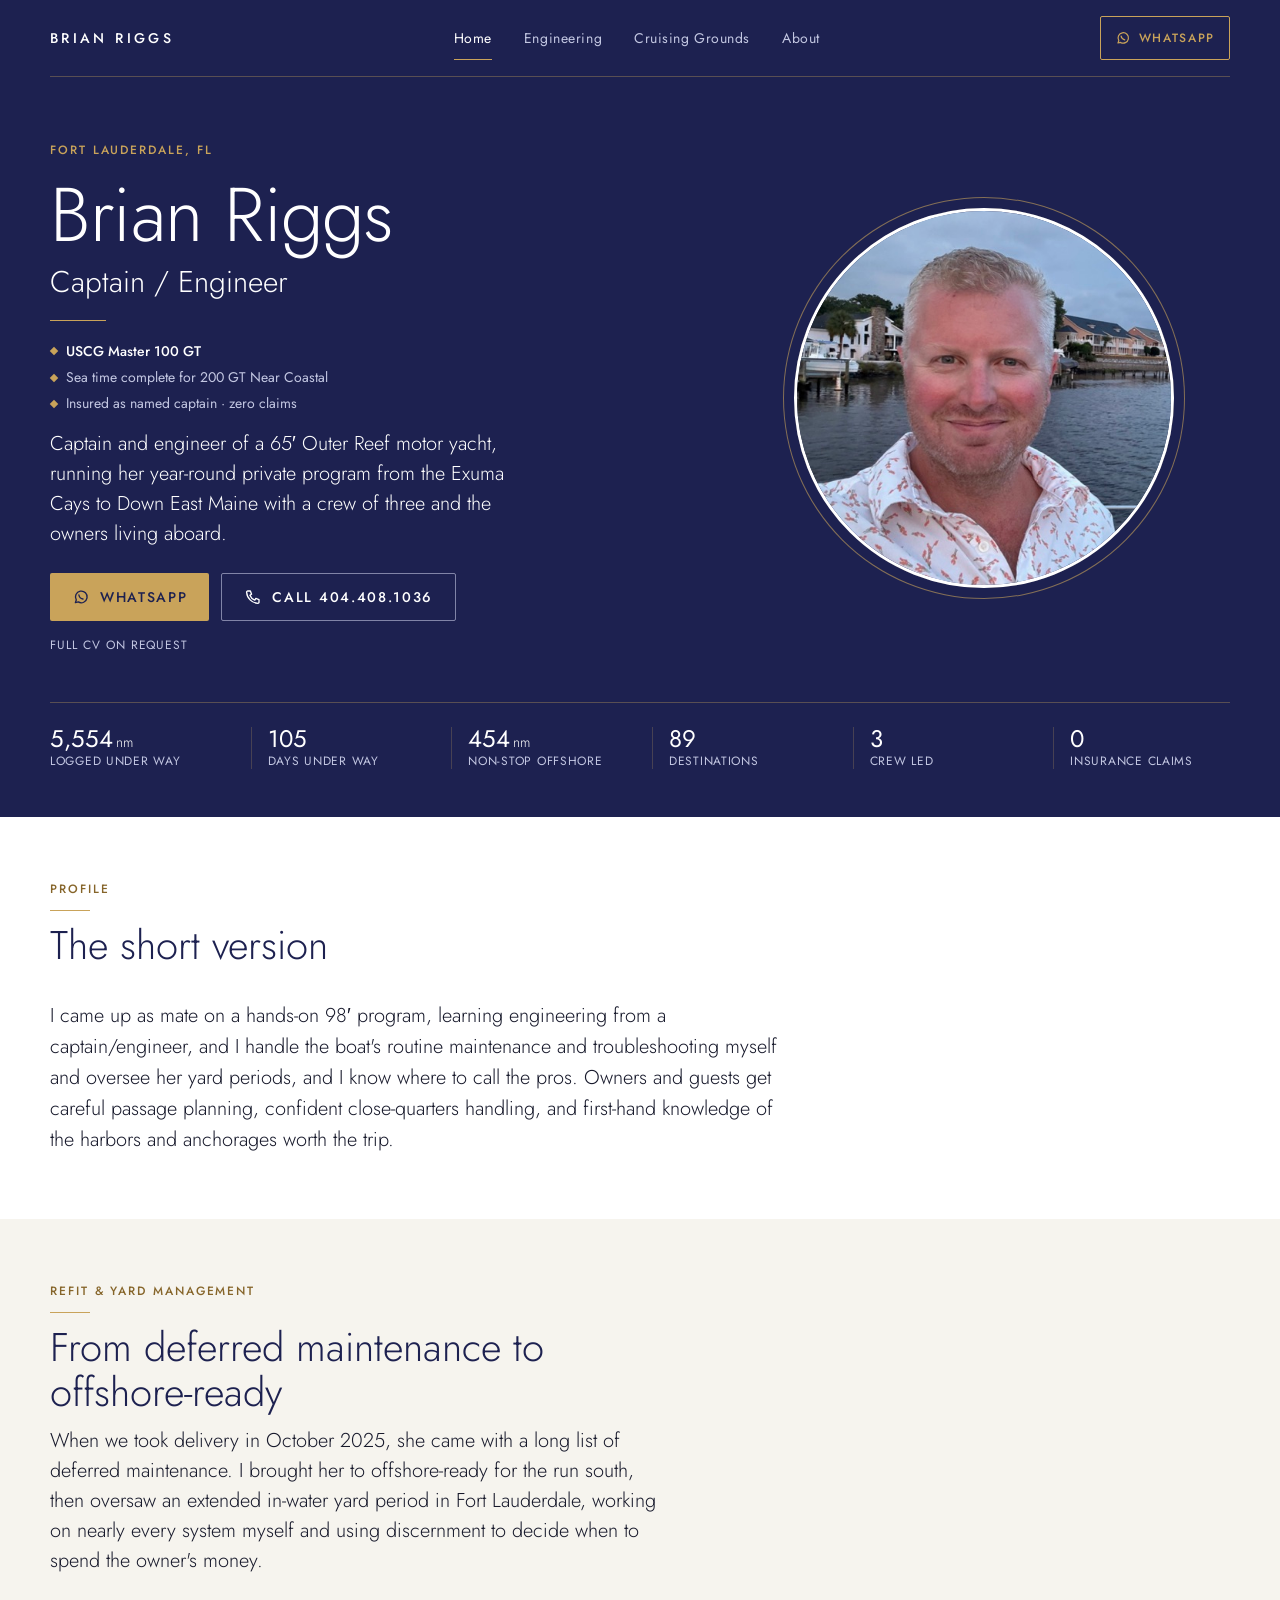
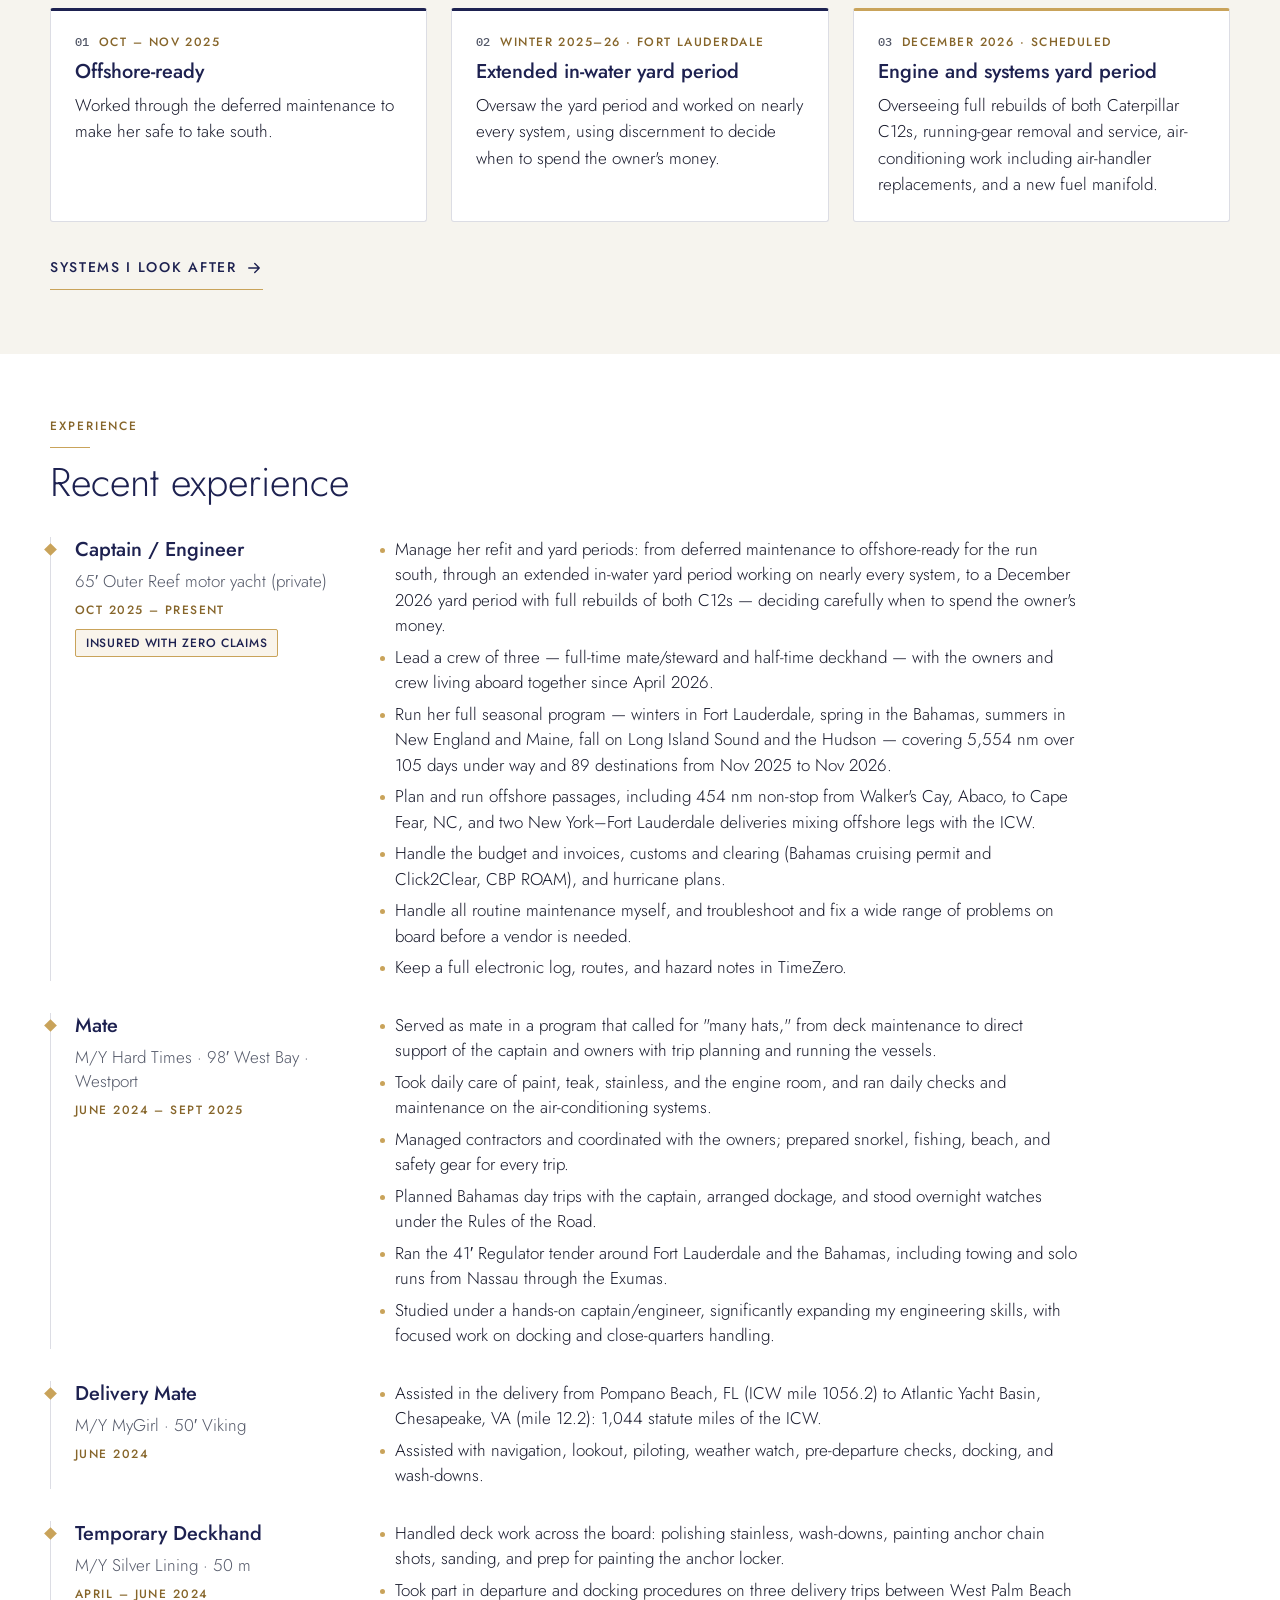
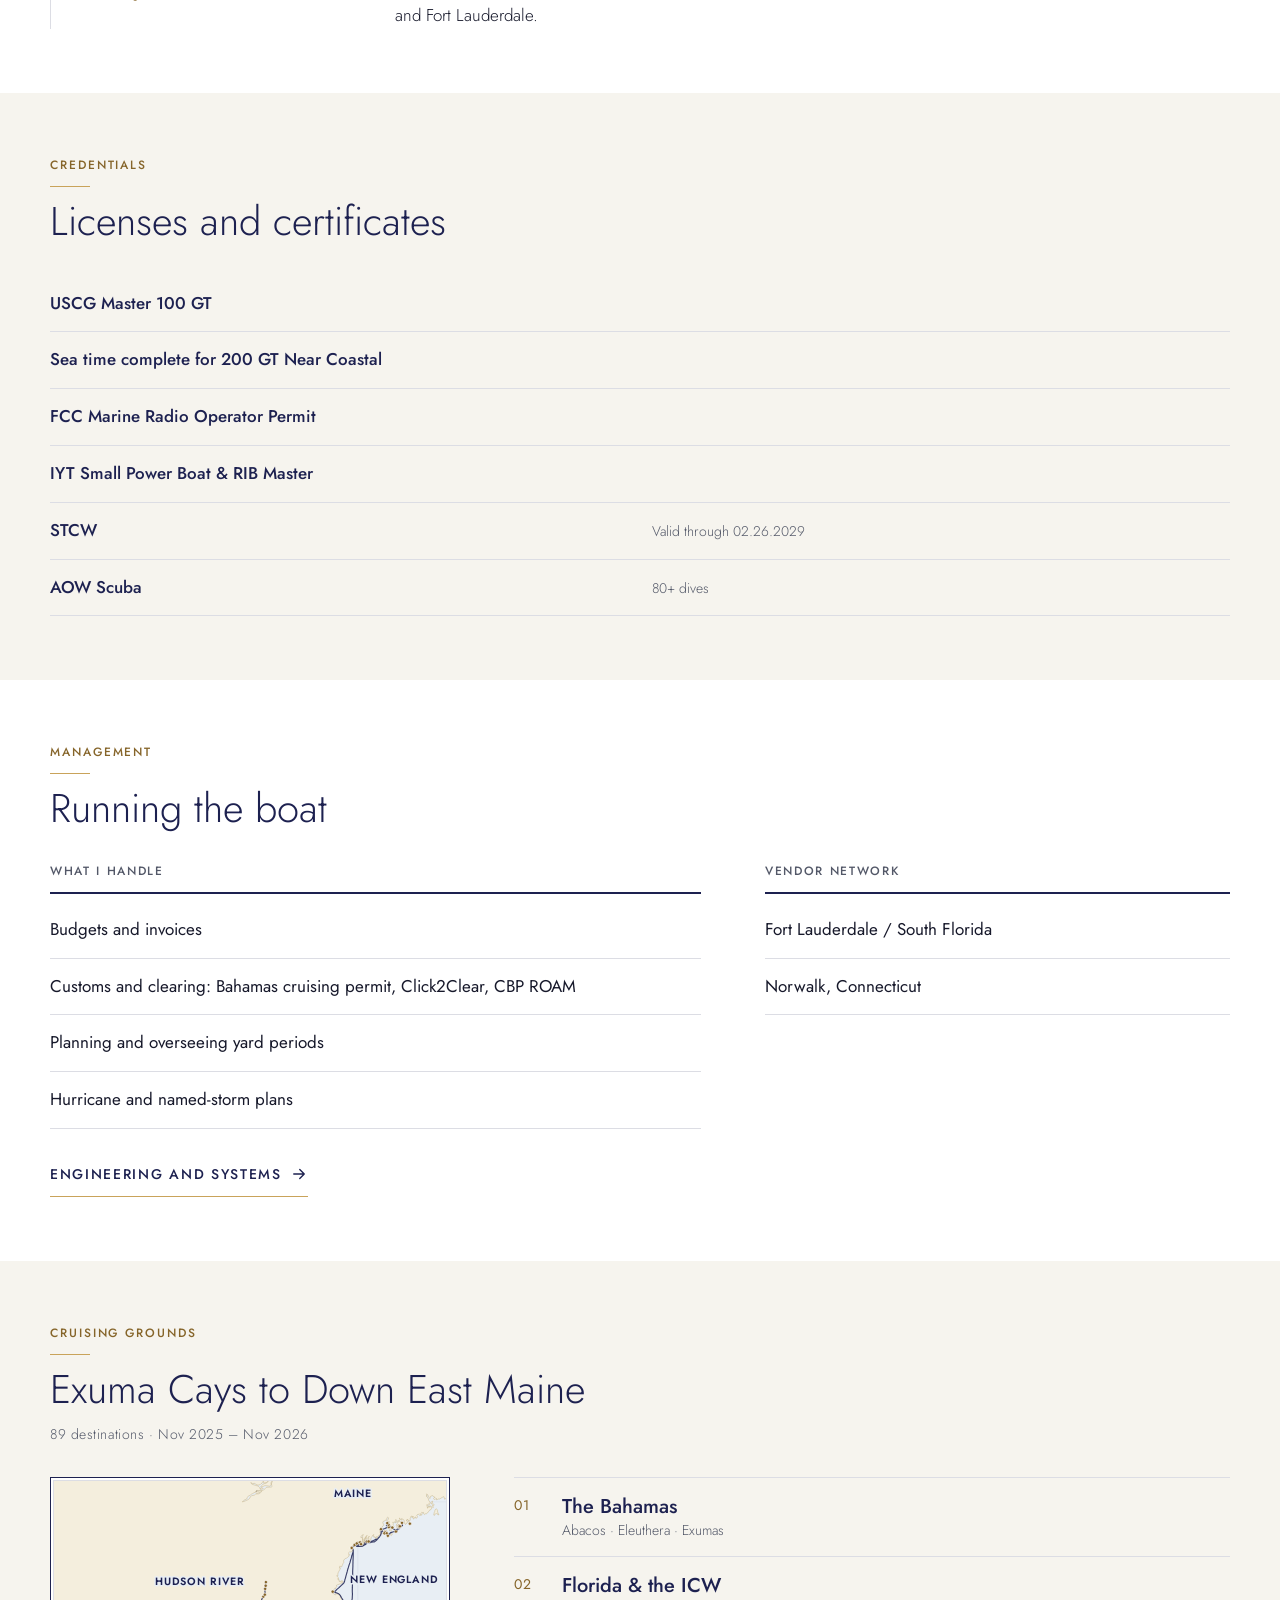
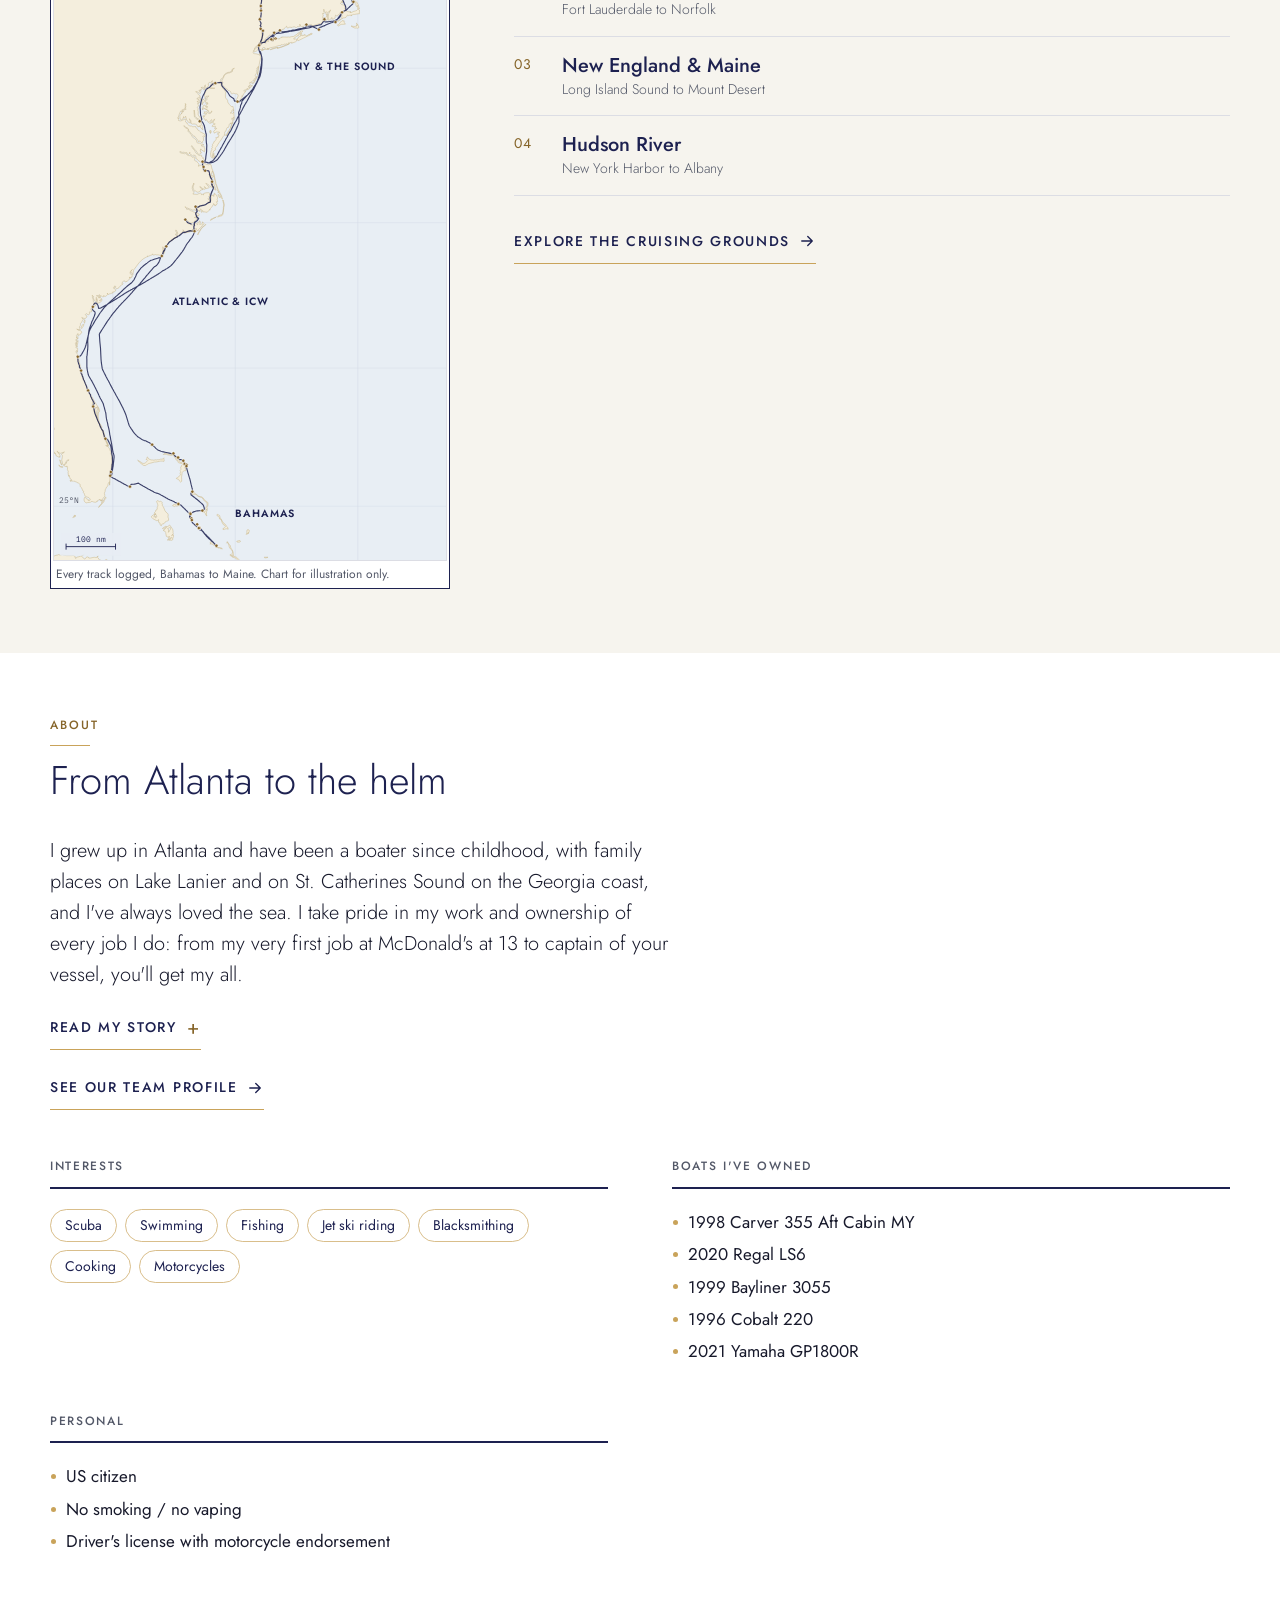
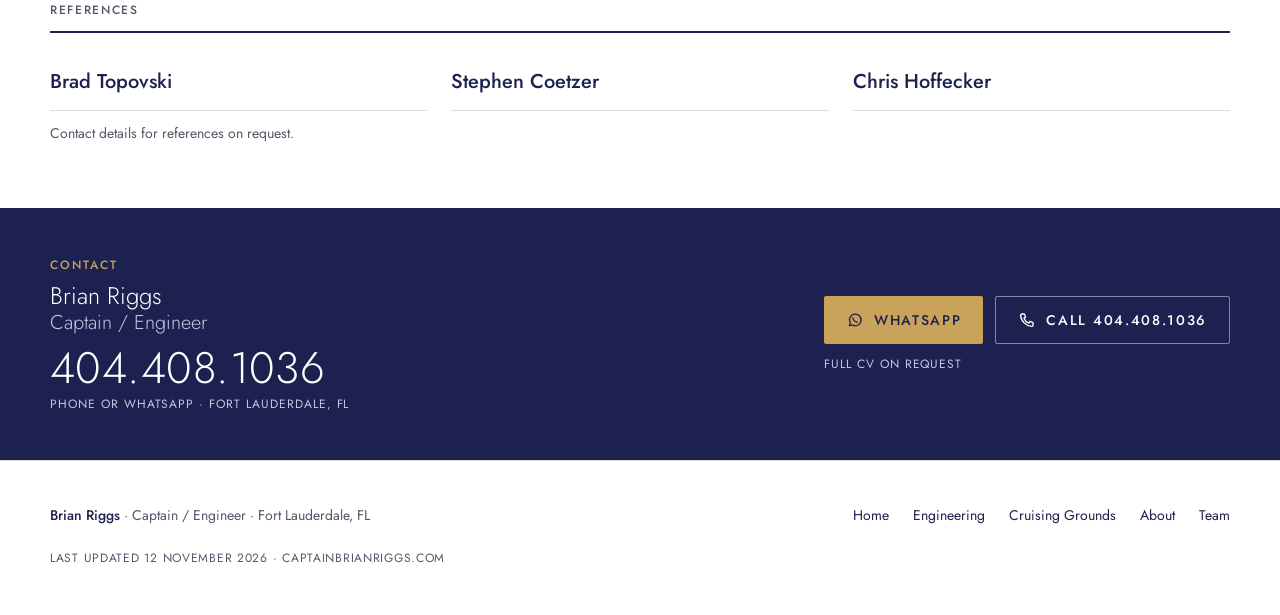
==== commit f879f6be: "Oxford commas; Team page" ====
--- a/index.html
+++ b/index.html
@@ -123,19 +123,19 @@
       <p class="job-vessel">65′ Outer Reef motor yacht (private)</p>
       <p class="job-when">Oct 2025 – Present</p>
       <span class="badge">Insured with zero claims</span>
-      <ul class="dots"><li>Manage her refit and yard periods: from deferred maintenance to offshore-ready for the run south, through an extended in-water yard period working on nearly every system, to a December 2026 yard period with full rebuilds of both C12s — deciding carefully when to spend the owner&#x27;s money.</li><li>Lead a crew of three — full-time mate/steward and half-time deckhand — with the owners and crew living aboard together since April 2026.</li><li>Run her full seasonal program — winters in Fort Lauderdale, spring in the Bahamas, summers in New England and Maine, fall on Long Island Sound and the Hudson — covering 5,554 nm over 105 days under way and 89 destinations from Nov 2025 to Nov 2026.</li><li>Plan and run offshore passages, including 454 nm non-stop from Walker&#x27;s Cay, Abaco, to Cape Fear, NC, and two New York–Fort Lauderdale deliveries mixing offshore legs with the ICW.</li><li>Handle the budget and invoices, customs and clearing (Bahamas cruising permit and Click2Clear, CBP ROAM) and hurricane plans.</li><li>Handle all routine maintenance myself, and troubleshoot and fix a wide range of problems on board before a vendor is needed.</li><li>Keep a full electronic log, routes and hazard notes in TimeZero.</li></ul>
+      <ul class="dots"><li>Manage her refit and yard periods: from deferred maintenance to offshore-ready for the run south, through an extended in-water yard period working on nearly every system, to a December 2026 yard period with full rebuilds of both C12s — deciding carefully when to spend the owner&#x27;s money.</li><li>Lead a crew of three — full-time mate/steward and half-time deckhand — with the owners and crew living aboard together since April 2026.</li><li>Run her full seasonal program — winters in Fort Lauderdale, spring in the Bahamas, summers in New England and Maine, fall on Long Island Sound and the Hudson — covering 5,554 nm over 105 days under way and 89 destinations from Nov 2025 to Nov 2026.</li><li>Plan and run offshore passages, including 454 nm non-stop from Walker&#x27;s Cay, Abaco, to Cape Fear, NC, and two New York–Fort Lauderdale deliveries mixing offshore legs with the ICW.</li><li>Handle the budget and invoices, customs and clearing (Bahamas cruising permit and Click2Clear, CBP ROAM), and hurricane plans.</li><li>Handle all routine maintenance myself, and troubleshoot and fix a wide range of problems on board before a vendor is needed.</li><li>Keep a full electronic log, routes, and hazard notes in TimeZero.</li></ul>
     </li><li class="job">
       <h3 class="job-role">Mate</h3>
       <p class="job-vessel">M/Y Hard Times · 98′ West Bay · Westport</p>
       <p class="job-when">June 2024 – Sept 2025</p>
       
-      <ul class="dots"><li>Served as mate in a program that called for &quot;many hats,&quot; from deck maintenance to direct support of the captain and owners with trip planning and running the vessels.</li><li>Took daily care of paint, teak, stainless and the engine room, and ran daily checks and maintenance on the air-conditioning systems.</li><li>Managed contractors and coordinated with the owners; prepared snorkel, fishing, beach and safety gear for every trip.</li><li>Planned Bahamas day trips with the captain, arranged dockage, and stood overnight watches under the Rules of the Road.</li><li>Ran the 41′ Regulator tender around Fort Lauderdale and the Bahamas, including towing and solo runs from Nassau through the Exumas.</li><li>Studied under a hands-on captain/engineer, significantly expanding my engineering skills, with focused work on docking and close-quarters handling.</li></ul>
+      <ul class="dots"><li>Served as mate in a program that called for &quot;many hats,&quot; from deck maintenance to direct support of the captain and owners with trip planning and running the vessels.</li><li>Took daily care of paint, teak, stainless, and the engine room, and ran daily checks and maintenance on the air-conditioning systems.</li><li>Managed contractors and coordinated with the owners; prepared snorkel, fishing, beach, and safety gear for every trip.</li><li>Planned Bahamas day trips with the captain, arranged dockage, and stood overnight watches under the Rules of the Road.</li><li>Ran the 41′ Regulator tender around Fort Lauderdale and the Bahamas, including towing and solo runs from Nassau through the Exumas.</li><li>Studied under a hands-on captain/engineer, significantly expanding my engineering skills, with focused work on docking and close-quarters handling.</li></ul>
     </li><li class="job">
       <h3 class="job-role">Delivery Mate</h3>
       <p class="job-vessel">M/Y MyGirl · 50′ Viking</p>
       <p class="job-when">June 2024</p>
       
-      <ul class="dots"><li>Assisted in the delivery from Pompano Beach, FL (ICW mile 1056.2) to Atlantic Yacht Basin, Chesapeake, VA (mile 12.2): 1,044 statute miles of the ICW.</li><li>Assisted with navigation, lookout, piloting, weather watch, pre-departure checks, docking and wash-downs.</li></ul>
+      <ul class="dots"><li>Assisted in the delivery from Pompano Beach, FL (ICW mile 1056.2) to Atlantic Yacht Basin, Chesapeake, VA (mile 12.2): 1,044 statute miles of the ICW.</li><li>Assisted with navigation, lookout, piloting, weather watch, pre-departure checks, docking, and wash-downs.</li></ul>
     </li><li class="job">
       <h3 class="job-role">Temporary Deckhand</h3>
       <p class="job-vessel">M/Y Silver Lining · 50 m</p>
@@ -166,8 +166,8 @@
   <div class="section-head"><p class="kicker">About</p><h2 class="section-title" id="about-h">From Atlanta to the helm</h2></div>
   <div class="about-story">
     <p class="about-intro">I grew up in Atlanta and have been a boater since childhood, with family places on Lake Lanier and on St. Catherines Sound on the Georgia coast, and I&#x27;ve always loved the sea. I take pride in my work and ownership of every job I do: from my very first job at McDonald&#x27;s at 13 to captain of your vessel, you&#x27;ll get my all.</p>
-    <details class="about-more"><summary>Read my story</summary><div class="about-more-body"><p>With the help of amazing mentors in yachting, I took my first command in 2025 and have logged more than 5,500 nautical miles since. My husband is part of my crew, and we work as a team. We turned our passion into a profession in 2023, hit the ground running, and put all of our knowledge and experience to work to move up quickly in the industry.</p><p>I have a passion for weather, which fits naturally with traveling the seas and keeping guests comfortable.</p><p>Before yachting, I ran businesses. After Covid I joined my husband in the printing business we own in north Atlanta. Before that I came back to my family&#x27;s shoe store, where I did the buying and ran the business, after time in business and consulting. I started out in design: I studied it, and later went back to the same school to teach. Owning and managing businesses gives me a real understanding of budgets, planning and running an operation.</p></div></details>
-    
+    <details class="about-more"><summary>Read my story</summary><div class="about-more-body"><p>With the help of amazing mentors in yachting, I took my first command in 2025 and have logged more than 5,500 nautical miles since. My husband is part of my crew, and we work as a team. We turned our passion into a profession in 2023, hit the ground running, and put all of our knowledge and experience to work to move up quickly in the industry.</p><p>I have a passion for weather, which fits naturally with traveling the seas and keeping guests comfortable.</p><p>Before yachting, I ran businesses. After Covid I joined my husband in the printing business we own in north Atlanta. Before that I came back to my family&#x27;s shoe store, where I did the buying and ran the business, after time in business and consulting. I started out in design: I studied it, and later went back to the same school to teach. Owning and managing businesses gives me a real understanding of budgets, planning, and running an operation.</p></div></details>
+    <p><a class="text-link" href="/team/">See our team profile<svg viewBox="0 0 24 24" fill="none" stroke="currentColor" stroke-width="1.8" stroke-linecap="round" stroke-linejoin="round" aria-hidden="true" focusable="false"><path d="M5 12h14M13 6l6 6-6 6"/></svg></a></p>
   </div>
   <div class="about-grid">
     <div class="about-block"><h3 class="sub-title">Interests</h3><ul class="tags"><li>Scuba</li><li>Swimming</li><li>Fishing</li><li>Jet ski riding</li><li>Blacksmithing</li><li>Cooking</li><li>Motorcycles</li></ul></div>
@@ -194,7 +194,7 @@
 <footer class="foot">
   <div class="foot-in">
     <p class="foot-id"><b>Brian Riggs</b> · Captain / Engineer · Fort Lauderdale, FL</p>
-    <ul class="foot-links"><li><a href="/">Home</a></li><li><a href="/engineering/">Engineering</a></li><li><a href="/cruising-grounds/">Cruising Grounds</a></li><li><a href="/#about">About</a></li></ul>
+    <ul class="foot-links"><li><a href="/">Home</a></li><li><a href="/engineering/">Engineering</a></li><li><a href="/cruising-grounds/">Cruising Grounds</a></li><li><a href="/#about">About</a></li><li><a href="/team/">Team</a></li></ul>
     <p class="foot-meta">Last updated <time datetime="2026-11-12">12 November 2026</time> · captainbrianriggs.com</p>
   </div>
 </footer>
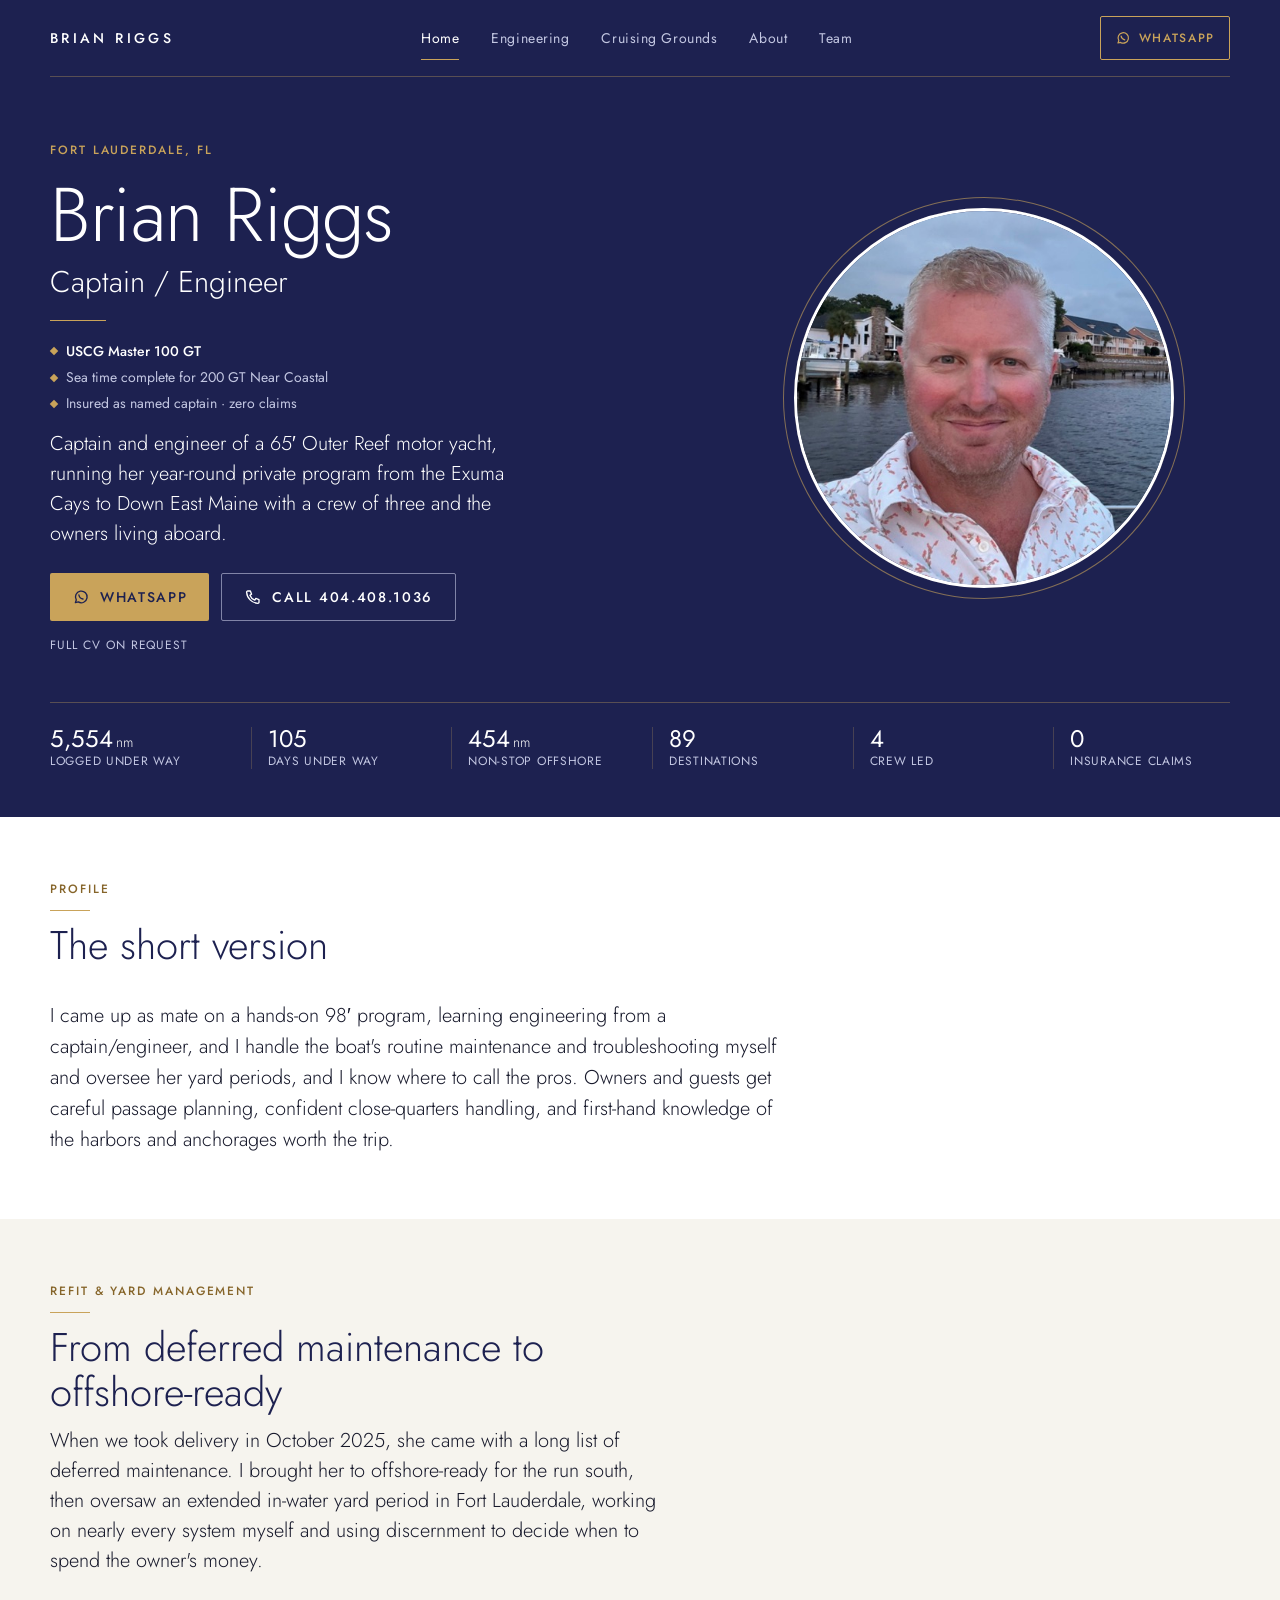
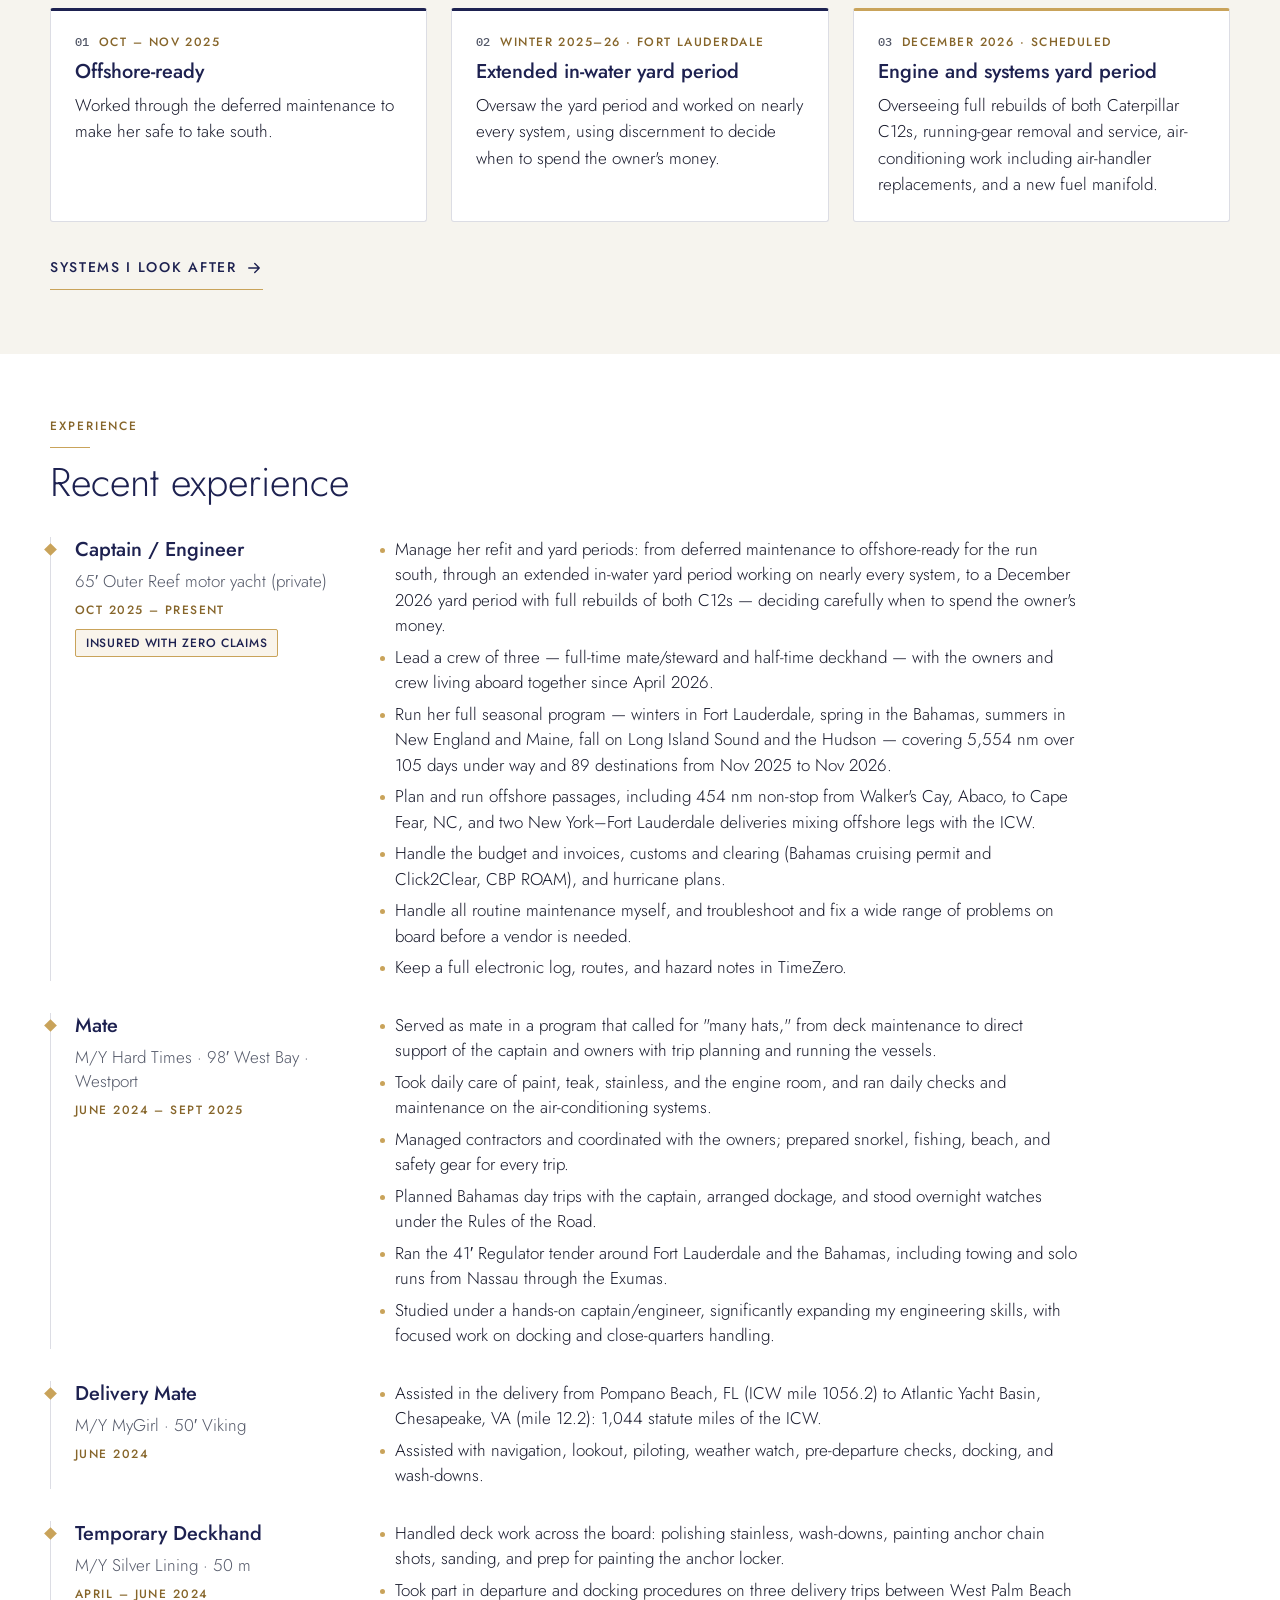
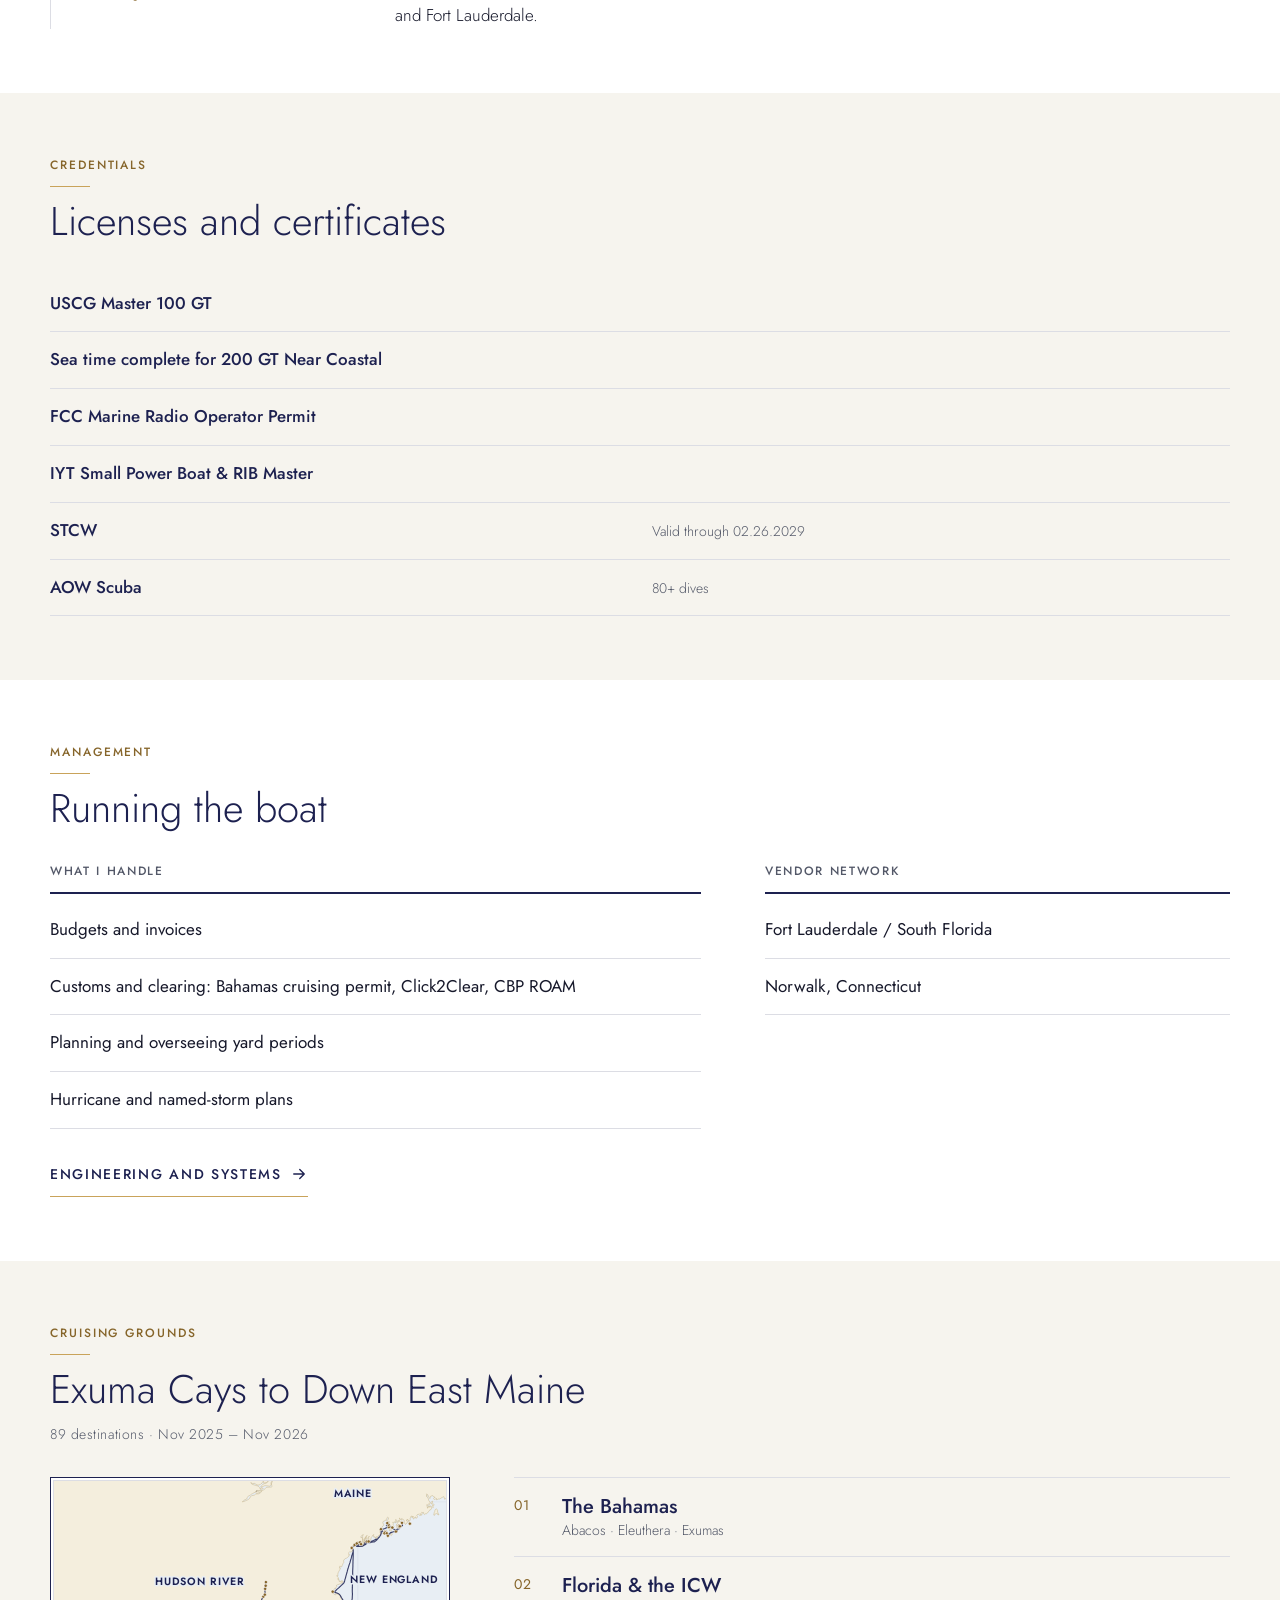
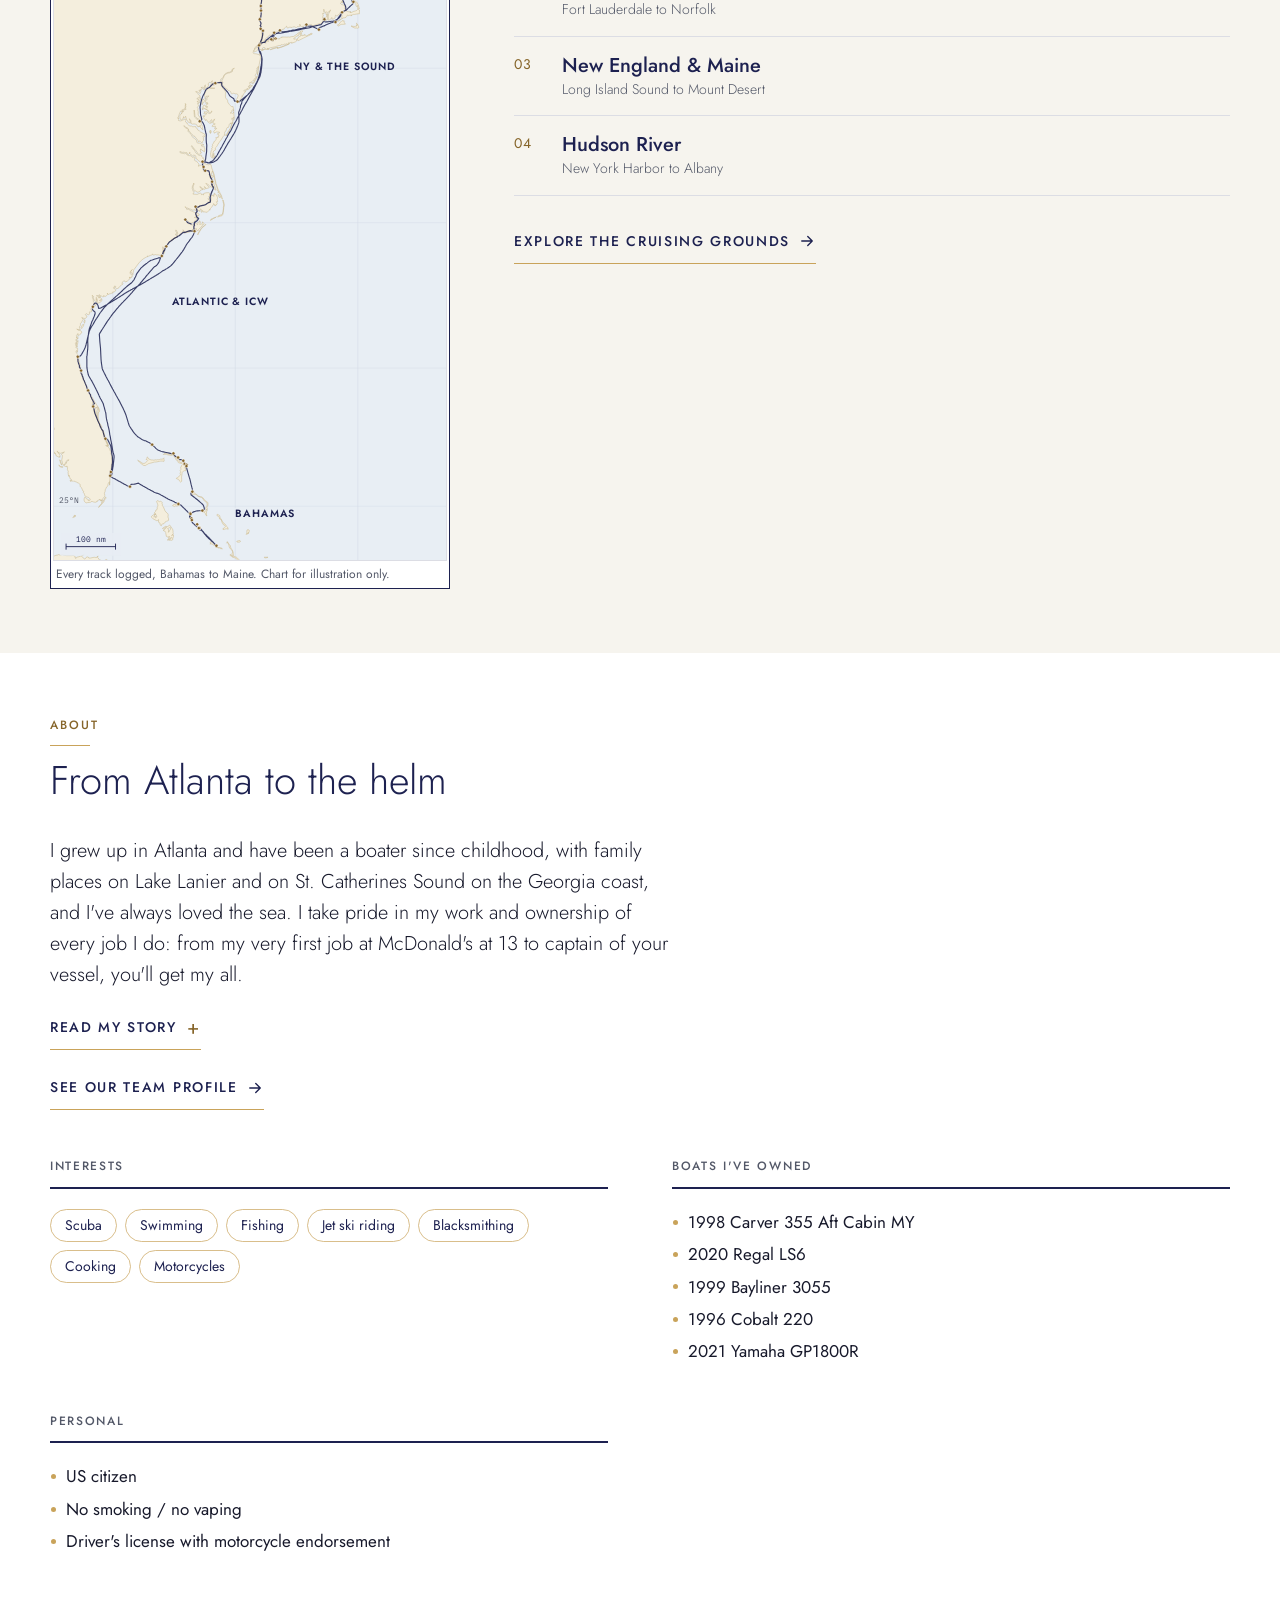
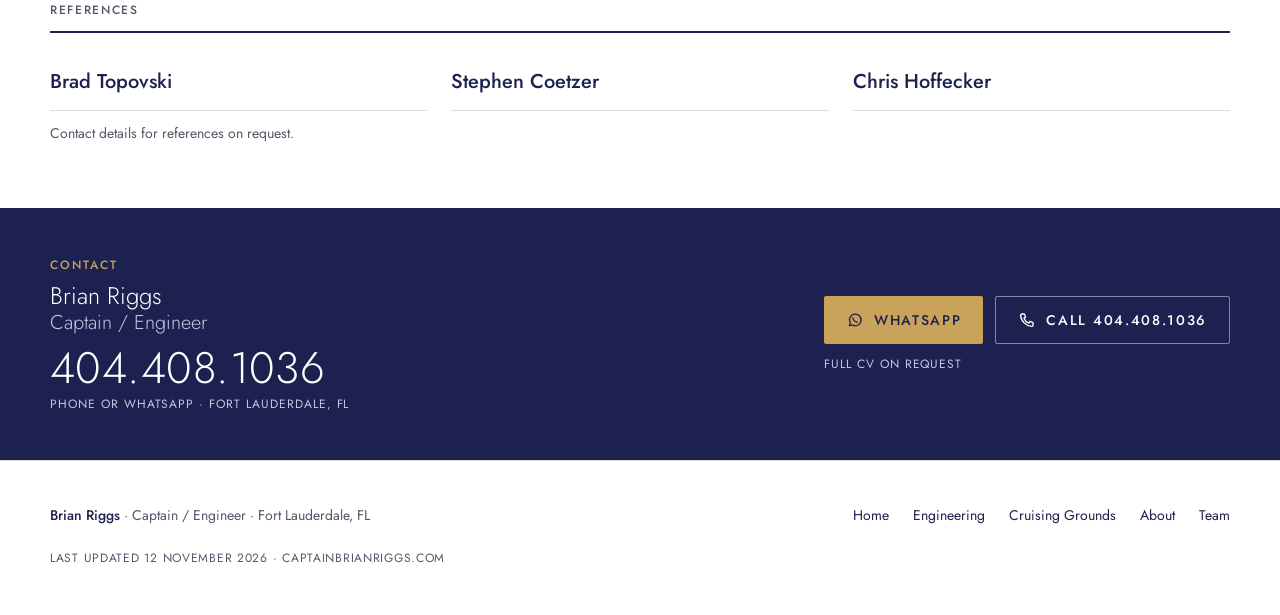
==== commit 5de3cb8c: "Team in top menu; crew led 4" ====
--- a/index.html
+++ b/index.html
@@ -30,7 +30,7 @@
 <link rel="preconnect" href="https://fonts.googleapis.com">
 <link rel="preconnect" href="https://fonts.gstatic.com" crossorigin>
 <link rel="stylesheet" href="https://fonts.googleapis.com/css2?family=Jost:wght@300;400;500;600&amp;family=IBM+Plex+Mono:wght@400;500&amp;display=swap">
-<link rel="stylesheet" href="/assets/site.css?v=1587ea9b">
+<link rel="stylesheet" href="/assets/site.css?v=a0592013">
 <script type="application/ld+json">
 {
  "@context": "https://schema.org",
@@ -77,7 +77,7 @@
 <a class="skip" href="#main">Skip to content</a>
 
 <div class="site">
-<header class="masthead"><nav class="nav" aria-label="Main"><a class="brand" href="/">Brian Riggs</a><ul class="nav-links"><li><a href="/" aria-current="page">Home</a></li><li><a href="/engineering/">Engineering</a></li><li><a href="/cruising-grounds/">Cruising Grounds</a></li><li><a href="/#about">About</a></li></ul><a class="nav-cta" href="https://wa.me/14044081036"><svg viewBox="0 0 24 24" fill="none" stroke="currentColor" stroke-width="1.8" stroke-linejoin="round" aria-hidden="true" focusable="false"><path d="M4.5 19.5l1.2-3.6A7.8 7.8 0 1 1 8.4 18.6z"/><path d="M9.2 9.3c.3 2.3 2.4 4.6 5.4 5.4" stroke-linecap="round"/></svg><span>WhatsApp</span></a></nav></header>
+<header class="masthead"><nav class="nav" aria-label="Main"><a class="brand" href="/">Brian Riggs</a><ul class="nav-links"><li><a href="/" aria-current="page">Home</a></li><li><a href="/engineering/">Engineering</a></li><li><a href="/cruising-grounds/">Cruising Grounds</a></li><li><a href="/#about">About</a></li><li><a href="/team/">Team</a></li></ul><a class="nav-cta" href="https://wa.me/14044081036"><svg viewBox="0 0 24 24" fill="none" stroke="currentColor" stroke-width="1.8" stroke-linejoin="round" aria-hidden="true" focusable="false"><path d="M4.5 19.5l1.2-3.6A7.8 7.8 0 1 1 8.4 18.6z"/><path d="M9.2 9.3c.3 2.3 2.4 4.6 5.4 5.4" stroke-linecap="round"/></svg><span>WhatsApp</span></a></nav></header>
 <main id="main" tabindex="-1">
 <section class="hero no-helm" aria-labelledby="hero-name">
   <div class="hero-grid">
@@ -93,7 +93,7 @@
     </div>
     <div class="hero-portrait"><img src="/assets/img/headshot.jpg" alt="Brian Riggs" width="520" height="520" fetchpriority="high"></div>
   </div>
-  <ul class="figures" aria-label="At a glance"><li><b>5,554<small>nm</small></b><span>logged under way</span></li><li><b>105</b><span>days under way</span></li><li><b>454<small>nm</small></b><span>non-stop offshore</span></li><li><b>89</b><span>destinations</span></li><li><b>3</b><span>crew led</span></li><li><b>0</b><span>insurance claims</span></li></ul>
+  <ul class="figures" aria-label="At a glance"><li><b>5,554<small>nm</small></b><span>logged under way</span></li><li><b>105</b><span>days under way</span></li><li><b>454<small>nm</small></b><span>non-stop offshore</span></li><li><b>89</b><span>destinations</span></li><li><b>4</b><span>crew led</span></li><li><b>0</b><span>insurance claims</span></li></ul>
 </section>
 <section class="section" aria-labelledby="profile-h">
   <div class="section-head"><p class="kicker">Profile</p><h2 class="section-title" id="profile-h">The short version</h2></div>
--- a/assets/site.css
+++ b/assets/site.css
@@ -167,8 +167,8 @@
 }
 .dir-a .brand { font: 500 var(--fs-sm)/1 var(--font-display); letter-spacing: .24em; text-transform: uppercase; text-decoration: none; display: inline-flex; align-items: center; min-height: 44px; justify-self: start; }
 .dir-a .nav-links {
-  grid-column: 1 / -1; grid-row: 2; display: flex; flex-wrap: wrap; justify-content: space-between; gap: 0 var(--space-3);
-  font: 400 var(--fs-sm)/1 var(--font-body); letter-spacing: .04em; color: var(--on-navy-muted);
+  grid-column: 1 / -1; grid-row: 2; display: flex; flex-wrap: wrap; justify-content: space-between; gap: 0 var(--space-2);
+  font: 400 var(--fs-sm)/1 var(--font-body); letter-spacing: .01em; color: var(--on-navy-muted);
 }
 .dir-a .nav-links a { display: inline-flex; align-items: center; min-height: 44px; text-decoration: none; border-bottom: 1px solid transparent; }
 .dir-a .nav-links a:hover, .dir-a .nav-links [aria-current] { color: var(--on-navy); }
@@ -357,7 +357,7 @@
 /* ---------- wider screens ---------- */
 @media (min-width: 760px) { .dir-a { --gutter: 40px; } }
 @container site (min-width: 520px) {
-  .dir-a .nav-links { justify-content: flex-start; gap: 0 var(--space-6); }
+  .dir-a .nav-links { justify-content: flex-start; gap: 0 var(--space-6); letter-spacing: .04em; }
 }
 @container site (min-width: 720px) {
   .dir-a .grounds-grid { grid-template-columns: minmax(0, 400px) minmax(0, 1fr); gap: var(--space-8); }
